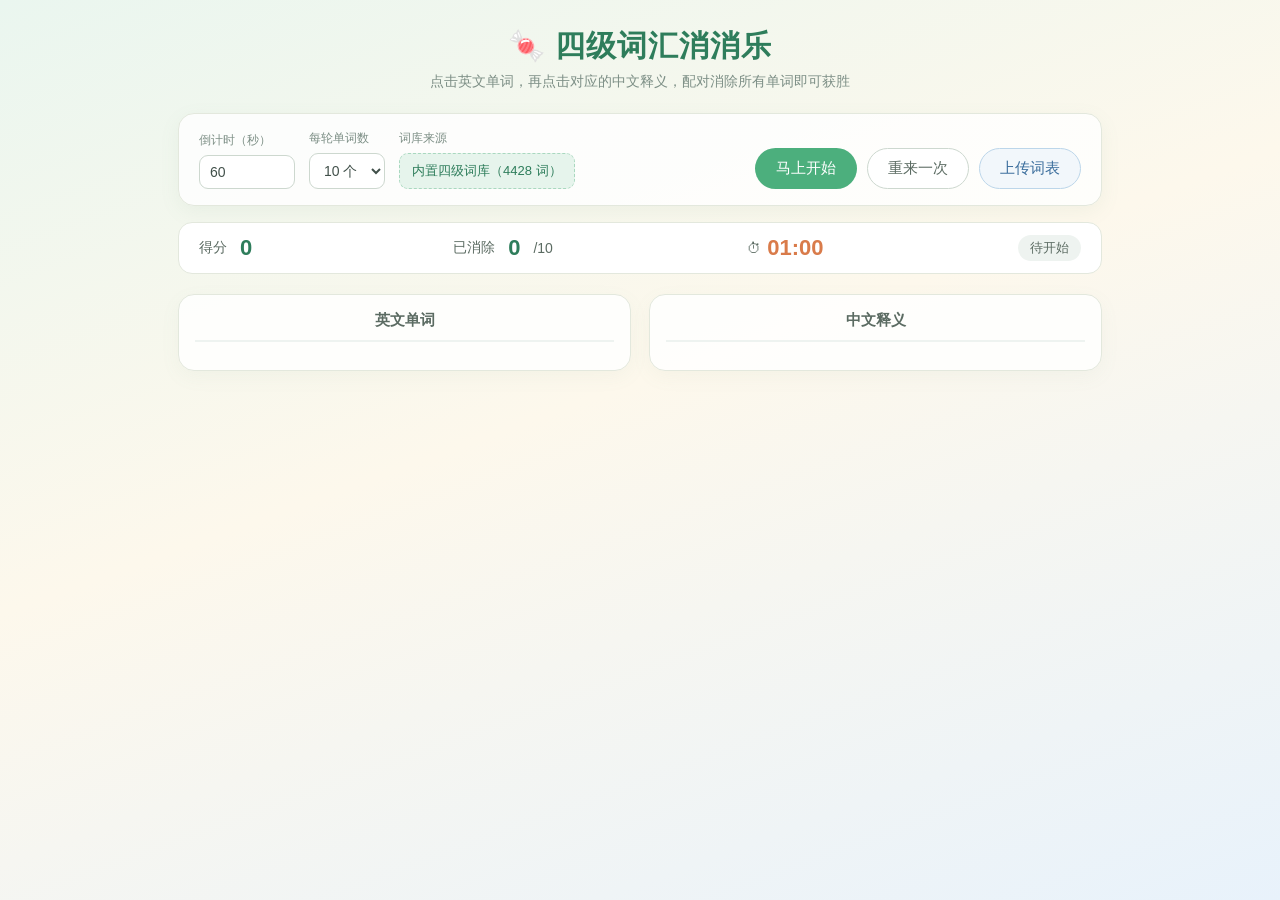
==== game/word-game.html @ 6b99b4fc "deploy: game/word-game.html" ====
<!DOCTYPE html>
<html lang="zh-CN">
<head>
<meta charset="UTF-8">
<meta name="viewport" content="width=device-width, initial-scale=1.0">
<title>四级词汇消消乐</title>
<meta name="description" content="内置大学英语四级词汇的单词消消乐配对游戏">
<style>
* { margin: 0; padding: 0; box-sizing: border-box; }
body {
  font-family: "HarmonyOS Sans SC", "PingFang SC", "Microsoft YaHei", "Segoe UI", Arial, sans-serif;
  background: linear-gradient(160deg, #eaf6ef 0%, #fdf8ec 45%, #e8f2fb 100%);
  min-height: 100vh;
  color: #41504a;
}
.page { max-width: 960px; margin: 0 auto; padding: 26px 18px 60px; }

.game-header { text-align: center; margin-bottom: 22px; }
.game-header h1 { font-size: 30px; color: #2e7d5b; letter-spacing: 1px; }
.game-header .sub { color: #7d8f86; margin-top: 6px; font-size: 14px; }

.controls {
  display: flex; flex-wrap: wrap; align-items: flex-end; gap: 14px;
  background: rgba(255, 255, 255, 0.82);
  border: 1px solid #e3e8dd; border-radius: 16px;
  padding: 16px 20px; margin-bottom: 16px;
  box-shadow: 0 6px 20px rgba(120, 150, 130, 0.08);
}
.ctrl-group { display: flex; flex-direction: column; gap: 6px; }
.ctrl-group label { font-size: 12px; color: #7d8f86; }
.ctrl-group input, .ctrl-group select {
  padding: 8px 10px; border: 1px solid #cdd8cf; border-radius: 9px;
  font-size: 14px; background: #fff; color: #41504a; outline: none;
}
.ctrl-group input:focus, .ctrl-group select:focus { border-color: #6fbf9a; }
#timeInput { width: 96px; }
.lib-label { font-size: 13px; color: #2e7d5b; background: #e6f4ec; border: 1px dashed #a9d8bf; border-radius: 9px; padding: 8px 12px; }
.ctrl-btns { display: flex; gap: 10px; margin-left: auto; flex-wrap: wrap; }

.btn {
  display: inline-block; padding: 10px 20px; border-radius: 999px;
  font-size: 15px; cursor: pointer; border: 1px solid transparent;
  transition: transform .15s, box-shadow .2s, background .2s;
  font-family: inherit;
}
.btn:active { transform: scale(.97); }
.btn-primary { background: #4caf7d; color: #fff; }
.btn-primary:hover { background: #3d9a6b; box-shadow: 0 6px 16px rgba(76, 175, 125, .35); }
.btn-ghost { background: #fff; color: #5b6b62; border-color: #cdd8cf; }
.btn-ghost:hover { background: #f2f6f2; }
.btn-upload { background: #f2f7fb; color: #3a6d9c; border-color: #bcd6ea; position: relative; overflow: hidden; }
.btn-upload:hover { background: #e3eef8; }

.status {
  display: flex; flex-wrap: wrap; gap: 12px; justify-content: space-between;
  background: #fff; border: 1px solid #e3e8dd; border-radius: 14px;
  padding: 12px 20px; margin-bottom: 20px; font-size: 14px;
}
.stat { display: flex; align-items: center; gap: 6px; color: #5b6b62; }
.stat-num { font-size: 22px; font-weight: 700; color: #2e7d5b; min-width: 26px; text-align: center; }
.time-stat .stat-num { color: #d97b4a; }
#stateText { padding: 4px 12px; border-radius: 999px; background: #eef3f0; color: #5b6b62; font-size: 13px; }

.board { display: grid; grid-template-columns: 1fr 1fr; gap: 18px; }
.col {
  background: rgba(255, 255, 255, 0.85);
  border-radius: 16px; padding: 16px; border: 1px solid #e3e8dd;
  box-shadow: 0 6px 20px rgba(120, 150, 130, 0.06);
}
.col-title { font-size: 15px; text-align: center; padding-bottom: 10px; margin-bottom: 12px; border-bottom: 2px solid #eef3f0; color: #5b6b62; }
.cards { display: flex; flex-direction: column; gap: 10px; }

.card {
  border-radius: 12px; padding: 12px 14px; cursor: pointer;
  font-size: 15px; line-height: 1.45; position: relative;
  border: 2px solid transparent;
  transition: transform .15s, background .2s, border-color .2s, box-shadow .2s, opacity .4s;
  user-select: none;
}
.card:hover { transform: translateY(-2px); }
.card-en { background: #e8f1fb; border-color: #b7d2ec; color: #2c5f8a; font-weight: 600; }
.card-en .card-word { padding-right: 30px; }
.card-zh { background: #fdf3e0; border-color: #eed8a8; color: #7a5c22; }
.card.sound-btn { position: absolute; right: 8px; top: 50%; transform: translateY(-50%); }
.card.selected { border-color: #4caf7d; box-shadow: 0 0 0 3px rgba(76, 175, 125, .18); }
.card.matched { background: #d5f0d5; border-color: #7cc77c; color: #2e7d32; pointer-events: none; opacity: .9; transform: scale(.96); }
.card.wrong { background: #f9dada; border-color: #e08a8a; color: #b03a3a; }

.sound {
  position: absolute; right: 8px; top: 50%; transform: translateY(-50%);
  background: none; border: 0; cursor: pointer; font-size: 15px; opacity: .75;
}
.sound:hover { opacity: 1; }

.overlay {
  position: fixed; inset: 0; background: rgba(60, 75, 68, 0.35);
  display: flex; align-items: center; justify-content: center; z-index: 50;
  backdrop-filter: blur(3px);
}
.overlay[hidden] { display: none; }
.result-card {
  background: #fff; border-radius: 20px; padding: 34px 46px; text-align: center;
  box-shadow: 0 18px 50px rgba(60, 90, 75, 0.25);
}
.result-card h2 { font-size: 26px; margin-bottom: 10px; color: #2e7d5b; }
.result-card p { font-size: 16px; color: #5b6b62; margin-bottom: 22px; }

@media (max-width: 720px) {
  .board { grid-template-columns: 1fr; }
  .ctrl-btns { margin-left: 0; }
}
</style>
</head>
<body>
<div class="page">

  <header class="game-header">
    <h1>🍬 四级词汇消消乐</h1>
    <p class="sub">点击英文单词，再点击对应的中文释义，配对消除所有单词即可获胜</p>
  </header>

  <section class="controls">
    <div class="ctrl-group">
      <label for="timeInput">倒计时（秒）</label>
      <input type="number" id="timeInput" value="60" min="10" max="600" step="10">
    </div>
    <div class="ctrl-group">
      <label for="countSelect">每轮单词数</label>
      <select id="countSelect">
        <option value="6">6 个</option>
        <option value="10" selected>10 个</option>
        <option value="15">15 个</option>
        <option value="20">20 个</option>
      </select>
    </div>
    <div class="ctrl-group">
      <label>词库来源</label>
      <div class="lib-label" id="libLabel">内置四级词库（4428 词）</div>
    </div>
    <div class="ctrl-btns">
      <button class="btn btn-primary" id="startBtn">马上开始</button>
      <button class="btn btn-ghost" id="restartBtn">重来一次</button>
      <label class="btn btn-upload">上传词表<input type="file" id="fileInput" accept=".csv,.xlsx,.xls,.txt" hidden></label>
    </div>
  </section>

  <section class="status">
    <div class="stat">得分 <span class="stat-num" id="scoreNum">0</span></div>
    <div class="stat">已消除 <span class="stat-num" id="progressNum">0</span><span>/<span id="totalNum">10</span></span></div>
    <div class="stat time-stat">⏱ <span class="stat-num" id="timeNum">01:00</span></div>
    <div class="stat" id="stateText">待开始</div>
  </section>

  <section class="board" id="board">
    <div class="col col-en">
      <h2 class="col-title">英文单词</h2>
      <div class="cards" id="enCards"></div>
    </div>
    <div class="col col-zh">
      <h2 class="col-title">中文释义</h2>
      <div class="cards" id="zhCards"></div>
    </div>
  </section>

  <div class="overlay" id="overlay" hidden>
    <div class="result-card">
      <h2 id="resultTitle"></h2>
      <p id="resultScore"></p>
      <button class="btn btn-primary" id="againBtn">再玩一次</button>
    </div>
  </div>

</div>

<script>
/* 内置四级词库数据（由脚本注入） */
const WORDS_DATA = [["abandon","v. 遗弃；离开；放弃"],["ability","n. 能力，能耐；才能"],["able","adj. 能；[经管] 有能力的；能干的"],["abnormal","adj. 反常的，不规则的；变态的"],["aboard","adv. 在（飞机、火车、船）上；骑在（马）上；（喻）新入伙"],["about","adv.附近,大约,转向,左右,周围；prep.在附近,关于,在...周围,忙于"],["above","adj.上面的,上述的,上文的；adv.在上面；prep.在...上方,过于,超出"],["abroad","adv. 在国外；到海外adj. 往国外的n. 海外；异国"],["absence","n. 没有；缺乏；缺席"],["absent","adj. 缺席的；缺少的；心不在焉的"],["absolute","adj. 绝对的；完全的；专制的n. 绝对"],["absolutely","adv. 绝对地；完全地"],["absorb","vt. 吸收；吸引；承受"],["abstract","adj. 纯理论的；抽象的；抽象派的n. 摘要"],["abundant","adj. 丰富的；充裕的；盛产的"],["abuse","n. 滥用；虐待；辱骂"],["academic","adj. 学术的；理论的；学院的n. 大学生，大学教师"],["academy","n. 学院；研究院；学会"],["accelerate","vt. 使……加快；使……增速vi. 加速；促进"],["acceleration","n. 加速，促进；[物] 加速度；跳级"],["accent","n. 口音；重音；强调"],["accept","vt. 接受；承认；承担"],["acceptable","adj. 可接受的；合意的；可忍受的"],["acceptance","n. 接纳；赞同；容忍"],["access","n.通路,访问,入门vt.存取,接近"],["accessory","n. 配件；附件；[法] 从犯adj. 副的"],["accident","n. 事故；意外；[法] 意外事件"],["accidental","adj. 意外的；偶然的；附属的"],["accommodate","vt. 容纳；使适应；供应"],["accommodation","n. 住处，膳宿；调节；和解"],["accompany","vt. 陪伴，伴随；伴奏vi. 伴奏，伴唱"],["accomplish","vt. 完成；实现；达到"],["accord","n. 符合；一致；协议"],["accordance","n. 按照，依据；一致，和谐"],["accordingly","adv. 因此，于是；相应地；照着"],["account","n. 账户；解释；账目，账单"],["accumulate","vi. 累积；积聚vt. 积攒"],["accuracy","n. [数] 精确度，准确性"],["accurate","adj. 精确的"],["accuse","vt. 控告，指控；谴责；归咎于vi. 指责"],["accustom","v. 使习惯于，使适应"],["accustomed","adj. 习惯的；通常的；独有的v. 使习惯于（accustom的过去分词）"],["ache","n.疼痛vi.觉得疼痛,渴望"],["achieve","vt. 取得；获得；实现"],["achievement","n. 成就；完成；达到"],["acid","n. 酸；俚迷幻药adj. 酸的；讽刺的"],["acquaintance","n. 熟人；相识；了解"],["acquire","vt. 获得；取得；学到"],["acre","n. 土地，地产；英亩"],["across","adv.横过,交叉地,在对面 prep.越过,交叉,在...的那边,在...对面那边"],["act","n.幕,法案,法令,动作,举动,节目,(戏剧的)幕vi.行动,产生...的效果,担当,表演,假装,表现,见效vt.扮演,装作"],["action","n. 行动；活动；功能"],["active","adj. 积极的；活跃的；主动的"],["activity","n. 活动；行动；活跃"],["actor","n. 男演员；行动者；作用物"],["actress","n. 女演员"],["actual","adj. 真实的，实际的；现行的，目前的"],["actually","adv. 实际上；事实上"],["acute","adj. 严重的，[医] 急性的；敏锐的；激烈的"],["ad","abbr. 优势 (advantage)n. 广告；促销活动；预告片（advertisement，非正式）"],["adapt","vt. 使适应；改编vi. 适应"],["add","vi. 加；增加；加起来"],["addition","n. 添加；[数] 加法；增加物"],["additional","adj. 附加的，额外的"],["address","n.地址,致辞,演讲,说话的技巧vt.向...致辞,演说,写姓名地址,从事,忙于"],["adequate","adj. 充足的；适当的；胜任的"],["adjective","adj. 形容词的；从属的n. 形容词"],["adjust","vt. 调整，使…适合；校准vi. 调整，校准；适应"],["administration","n. 管理；行政；实施"],["admire","vt. 钦佩；赞美vi. 钦佩；称赞"],["admission","n. 承认；入场费；进入许可"],["admit","vt. 承认；准许进入；可容纳vi. 承认"],["adopt","vt. 采取；接受；收养"],["adult","adj. 成年的；成熟的n. 成年人"],["advance","n. 发展；前进；增长"],["advanced","adj. 先进的；高级的；晚期的"],["advantage","n. 优势；利益；有利条件vi. 获利vt. 有利于"],["adventure","n. 冒险；冒险精神；投机活动vt. 冒险"],["adverb","n. 副词adj. 副词的"],["advertisement","n. 广告，宣传"],["advice","n. 建议；忠告；劝告"],["advisable","adj. 明智的，可取的，适当的"],["advise","vt. 建议；劝告，忠告；通知"],["aero","adj.航空的,飞行的,飞机的"],["aeroplane","n. 飞机（等于airplane）"],["affair","n. 事情；事务；私事"],["affect","vt. 影响；感染；感动"],["affection","n. 喜爱，感情；影响；感染"],["afford","vt. 买得起；给予，提供n. (Afford) （英、美）阿福德（人名）"],["afraid","adj. 害怕的；恐怕；担心的"],["Africa","n. 非洲"],["African","adj. （与）非洲（有关）的；非洲人的n. 非洲人（尤指黑人）；非洲黑人后裔"],["after","prep. 在……之后；在……身后；反复"],["afternoon","n. 午后，下午"],["afterward","adv. 以后，后来"],["again","adv. 又，此外；再一次；再说"],["against","prep.相反,反对,逆着,靠着,倚着"],["age","n. 年龄；时代；寿命，使用年限"],["agency","n. 代理，中介；代理处，经销处；作用"],["agent","n. 代理人，代理商；药剂；特工"],["aggressive","adj. 侵略性的；好斗的；有进取心的"],["ago","adv. 以前adj. 以前的n. (Ago) （美）阿戈（人名）"],["agony","n. 苦恼；极大的痛苦；临死的挣扎"],["agree","vt. 同意，赞成；承认；约定，商定vi. 同意，意见一致"],["agreement","n. 协议；同意，一致"],["agriculture","n. 农业；农耕；农业生产"],["ahead","adv. 朝前地，在前面；提前地；领先"],["AI","abbr. 人工智能（artificial intelligence）"],["aid","n. 援助；帮助；助手"],["aim","v. 目的在于；引导；把……对准"],["air","n. 空气，大气；天空；样子"],["aircraft","n. 飞机，航空器"],["airline","n. 航空公司；航线adj. 航线的"],["airplane","n. 飞机"],["airport","n. 机场；航空站"],["alarm","n. 闹钟；警报，警告器；惊慌vt. 警告"],["alcohol","n. 酒精，乙醇"],["alike","adj. 相似的；相像的adv. 十分相像地，很相似地；两者都，同样地"],["alive","adj. 活着的；活泼的；有生气的"],["all","adj.全部的,所有的,整个的adv.完全,更加,越发 pron.全部"],["allow","vt. 允许；给予；认可vi. 容许"],["alloy","n. 合金v. 把……铸成合金；使……减低成色n. (Alloy) （美、法、英、巴、加）阿洛伊（人名）"],["almost","adv. 差不多，几乎"],["alone","adj. 独自的；单独的；单干的"],["along","prep. 沿着；顺着；（事件）进展adv. 一起"],["aloud","adv. 大声地；出声地"],["alphabet","n. 字母表，字母系统；入门，初步n. Google创建的名为Alphabet的公司，改变Google原有公司架构，旨在使其当下主要业务和长期投资项目间的区别更加清晰"],["already","adv. 已经，早已；先前"],["also","adv. 也；而且；同样conj. 并且"],["alter","vt. 改变，更改vi. 改变；修改n. （Alter）（美、德）阿尔特（人名）"],["alternative","adj. 供选择的；选择性的；交替的n. 二中择一"],["although","conj. 尽管，虽然；但是，然而"],["altitude","n. 高地；高度；[数] 顶垂线"],["altogether","adv. 完全地；总共；总而言之n. 整个"],["aluminium","n. 铝adj. 铝的"],["always","adv. 永远，一直；总是；常常"],["amaze","vt. 使吃惊"],["ambition","n. 野心，雄心；抱负，志向vt. 追求；有…野心"],["ambulance","n. [车辆][医] 救护车；战时流动医院"],["America","n. 美洲（包括北美和南美洲）；美国"],["American","n. 美国人，美洲人；美国英语adj. 美国的，美洲的；地道美国式的"],["among","prep. 在……中间，周围是；在……之中，……之一；与……在一起"],["amongst","prep. 在……当中（等于 among）"],["amount","n. 数量，数额；总数；（感情、特质的）程度v. 总计，合计"],["ampere","n. 安培（计算电流强度的标准单位）"],["amplify","vt. 放大，扩大；增强；详述vi. 详述"],["amuse","vt. 娱乐；消遣；使发笑"],["analyse","vt. 分析；分解；细察"],["analysis","n. 分析；分解；验定"],["ancestor","n. 始祖，祖先；被继承人"],["anchor","n. 锚；抛锚停泊；靠山"],["ancient","adj. 古代的；古老的，过时的；年老的n. 古代人"],["and","conj. 和，与；就；而且"],["angel","n.天使,完善可爱的人"],["anger","n. 怒，愤怒；忿怒vt. 使发怒，激怒；恼火vi. 发怒"],["angle","n. 角，角度；视角；立场"],["Angle","n. 盎格鲁人"],["angry","adj. 生气的；愤怒的；狂暴的"],["animal","n. 动物adj. 动物的"],["ankle","n. 踝关节，踝"],["announce","vt. 宣布；述说；预示"],["announcer","n. [广播] 广播员；宣告者"],["annoy","vt. 骚扰；惹恼；打搅vi. 惹恼"],["annual","adj. 年度的；每年的n. 年刊，年鉴；一年生植物"],["another","det. 又一，另一；另外的，不同的；类似pron. 又一，另一"],["answer","n.答案,回答,答辩,抗辩v.回答说,答复说,符合,反响,响应"],["ant","n. 蚂蚁"],["anticipate","v. 预料，预期；预见，预计（并做准备）；期盼，期望"],["anxiety","n. 焦虑；渴望；挂念"],["anxious","adj. 焦虑的；担忧的；渴望的"],["any","adj.任何的,任何一种,所有的 pron.无论那一个,任何"],["anybody","pron. 任何人；有人，别人；随便哪一个人n. 重要人物"],["anyhow","adv. 总之；无论如何；不管怎样"],["anyone","pron. 任何人；某个人；任何……的人"],["anything","pron. 任何东西，任何事物；随便哪个东西；重要东西"],["anyway","adv. 无论如何，不管怎样；总之"],["anywhere","adv. 在任何地方；无论何处n. 任何地方"],["apart","adv. 相距；与众不同地；分离着adj. 分离的"],["apartment","n. 公寓；房间"],["apologize","vi. 道歉，谢罪；辩解，辩护"],["apology","n. 道歉；谢罪；辩护"],["apparatus","n. 装置，设备；仪器；器官"],["apparent","adj. 显然的；表面上的"],["appeal","n.请求,呼吁,上诉,吸引力,要求；vi.求助,诉请,要求；vt.控诉"],["appear","v. 出现；显得；似乎vi. 出庭"],["appearance","n. 外貌，外观；出现，露面"],["appetite","n. 食欲；嗜好"],["apple","n. 苹果"],["appliance","n. 器具；器械；装置"],["applicable","adj. 可适用的；可应用的；合适的"],["application","n. 应用；申请；应用程序"],["apply","vt. 申请；涂，敷；应用vi. 申请"],["appoint","vt. 任命；指定；约定vi. 任命"],["appointment","n. 任命；约定；任命的职位"],["appreciate","vt. 欣赏；感激；领会"],["approach","n.接近,逼近,走进,方法,步骤,途径,通路vt.接近,动手处理vi.靠近"],["appropriate","adj. 适当的；恰当的；合适的vt. 占用，拨出"],["approval","n. 批准；认可；赞成"],["approve","vt. 批准；赞成；为…提供证据vi. 批准"],["approximate","adj. 近似的，大概的v. 接近，近似；粗略估计"],["approximately","adv. 大约，近似地；近于"],["April","n. 四月"],["Arabian","adj. 阿拉伯（人）的，（与）阿拉伯（有关）的n. （史）阿拉伯人（或居民）"],["arbitrary","adj. [数] 任意的；武断的；专制的"],["architecture","n. 建筑学；建筑风格；建筑式样"],["area","n. 区域，地区；面积；范围n. （Area）（西）阿雷亚（人名）"],["argue","vi. 争论，辩论；提出理由vt. 辩论，争论；证明"],["argument","n. 论证；论据；争吵"],["arise","vi. 出现；上升；起立n. (Arise) （美、印、德、英）阿里塞（人名）"],["arithmetic","n. 算术，算法；数字"],["arm","n. 手臂；武器；袖子"],["army","n. 陆军，军队"],["around","adv.周围,四周,到处,大约,左右 prep.在...周围,四处"],["arouse","vt. 引起；唤醒；鼓励vi. 激发"],["arrange","vt. 安排；排列；整理vi. 安排"],["arrangement","n. 布置；整理；准备"],["arrest","v. 逮捕；（司法机关）扣留（船只）；阻止"],["arrival","n. 到来；到达；到达者"],["arrive","vi. 到达；成功；达成"],["arrow","n. 箭，箭头；箭状物；箭头记号vt. 以箭头指示"],["art","n.艺术,艺术品,技术,巧妙,美术"],["article","n. 文章；物品；条款"],["artificial","adj. 人造的；仿造的；虚伪的"],["artist","n. 艺术家；美术家（尤指画家）；大师"],["artistic","adj. 艺术的；风雅的；有美感的"],["as","adv.同样地,被看作,象 prep.当做 conj.与...一样,当...之时,象,因为 [域] American Samoa,东萨摩亚 [军] Air to Surface,空对地 (As)symb [化]砷 (arsenic)"],["ash","n.灰,灰烬,[植]岑树"],["ashamed","adj. 羞愧的，羞耻的；惭愧的，内疚的；尴尬的"],["Asia","n. 亚洲"],["Asian","n. 亚洲人adj. 亚洲的；亚洲人的"],["aside","adv. 离开，撇开；在旁边n. 旁白；私语，悄悄话"],["ask","vt. 问，询问；要求；需要"],["asleep","adj. 睡着的；麻木的；长眠的"],["aspect","n. 方面；方向；形势"],["assemble","vt. 集合，聚集；装配；收集vi. 集合，聚集"],["assembly","n. 装配；集会，集合n. 汇编，编译"],["assess","vt. 评定；估价；对…征税"],["assign","vt. 分配；指派；[计][数] 赋值vi. 将财产过户（尤指过户给债权人）"],["assignment","n. 分配；任务；作业"],["assist","v.援助,帮助"],["assistant","n. 助手，助理，助教adj. 辅助的，助理的；有帮助的"],["associate","vt.使发生联系,使联合vi.交往,结交n.合作人,同事adj.副的"],["association","n. 协会，联盟，社团；联合；联想"],["assume","vi. 设想；承担；采取vt. 假定"],["assure","vt. 保证；担保；使确信"],["astonish","v. （使）惊讶；（使）害怕"],["astronaut","n. 宇航员，航天员；太空旅行者"],["at","prep.在,于,向,对准,在...方面；Austria,奥地利"],["athlete","n. 运动员，体育家；身强力壮的人"],["Atlantic","n. 大西洋adj. 大西洋的"],["atmosphere","n. 气氛；大气；空气"],["atmospheric","adj. 大气的，大气层的"],["atom","n. 原子"],["atomic","adj. 原子的，原子能的；微粒子的"],["attach","vt. 使依附；贴上；系上"],["attack","n. 攻击；抨击；疾病发作vt. 攻击"],["attain","vt. 达到，实现；获得；到达vi. 达到"],["attempt","n. 企图，试图；攻击vt. 企图，试图；尝试"],["attend","vt. 出席；上（大学等）；照料"],["attention","n. 注意力；关心；立正！（口令）"],["attentive","adj. 注意的；体贴的；留心的"],["attitude","n. 态度；看法；意见"],["attract","vt. 吸引；引起vi. 吸引；有吸引力"],["attraction","n. 吸引，吸引力；引力；吸引人的事物"],["attractive","adj. 吸引人的；有魅力的；引人注目的"],["attribute","n. 属性；特质vt. 归属；把……归于"],["audience","n. 观众；听众；读者"],["August","n. 八月n. （美、德、英、波）奥古斯特（人名）adj. （august）威严的，令人敬畏的"],["aunt","n. 阿姨；姑妈；伯母"],["aural","adj. 听觉的；耳的；气味的"],["Australia","n. 澳大利亚，澳洲"],["Australian","adj. 澳大利亚的，澳大利亚人的；（动物地理区划）澳新区的；澳大利亚植物区系界的n. 澳大利亚人"],["author","n. 作者；作家；创始人vt. 创作出版"],["authority","n. 权威；权力；当局"],["auto","n. 汽车（等于automobile）；自动vi. 乘汽车"],["automatic","adj. 自动的；无意识的；必然的n. 自动机械"],["automation","n. 自动化；自动操作"],["automobile","n. 汽车vt. 驾驶汽车[ 过去式 automobiled 过去分词 automobiled 现在分词 automobiling ]"],["autumn","n. 秋天；成熟期；渐衰期，凋落期adj. 秋天的，秋季的"],["auxiliary","adj. 辅助的；副的；附加的"],["available","adj. 可获得的；可购得的；可找到的"],["avenue","n. 大街；林荫大道；（达到某物的）途径，手段，方法，渠道"],["average","n.平均,平均水平,平均数,海损adj.一般的,通常的,平均的vt.平均为,均分,使平衡,达到平均水平vi.买进,卖出"],["aviation","n. 航空；飞行术；飞机制造业"],["avoid","vt. 避免；避开，躲避；消除"],["await","vt. 等候，等待；期待"],["awake","adj. 醒着的v. 觉醒，意识到；使醒来，被唤起，激发起"],["award","n.奖,奖品vt.授予,判给"],["aware","adj. 意识到的；知道的；有…方面知识的"],["away","adv. 离去，离开；在远处"],["awful","adj. 可怕的；极坏的；极讨厌的"],["awfully","adv. 可怕地；十分；非常"],["awkward","adj. 尴尬的；笨拙的；棘手的"],["ax","v. 削减，删除；用斧修整；解雇"],["axis","n. 轴；轴线；轴心国"],["baby","n. 婴儿，婴孩；孩子气的人vt. 纵容，娇纵；把……当婴儿般对待adj. 婴儿的"],["back","adj.后面的,在后面,早过去的,前(欠)的钱adv.向后地n.背部,后面v.后退,支持"],["background","n. 背景；隐蔽的位置vt. 作…的背景adj. 背景的；发布背景材料的"],["backward","adv.adj.向后地(的),相反地(的),追溯,退步,由好变坏"],["bacteria","n. [微] 细菌"],["bad","adj. 坏的；严重的；劣质的n. 坏事"],["badly","adv. 非常，很；严重地，厉害地；恶劣地"],["badminton","n. 羽毛球"],["bag","n. 包；袋；猎获物"],["baggage","n. 行李；[交] 辎重（军队的）"],["bake","vt. 烤，烘焙vi. 烘面包；被烤干；受热n. 烤"],["balance","n. 平衡；余额；匀称vt. 使平衡"],["ball","n. 球；舞会vi. 成团块vt. 捏成球形"],["balloon","n.气球"],["banana","n. 香蕉；喜剧演员；大鹰钩鼻n. （Banana）（葡、津）巴纳纳（人名）"],["band","n. 带，环；[物] 波段；（演奏流行音乐的）乐队"],["bang","n. 刘海；重击；突然巨响adv. 直接地"],["bank","n. 银行；岸；浅滩"],["banner","n. 横幅图片的广告模式n. 旗帜，横幅,标语n. 人名(英、德、罗)班纳"],["bar","n. 条，棒；酒吧；障碍"],["barber","n. （为男子理发的）理发师；男子理发店v. 为（男子）理发；当理发师n. (Barber) （美）巴伯（人名）"],["bare","adj. 空的；赤裸的，无遮蔽的vt. 露出，使赤裸"],["bargain","n. 交易；便宜货；契约vt. （谈价钱后）卖vi. 讨价还价"],["bark","n. 树皮；深青棕色；毛皮"],["barn","n. 谷仓；畜棚；车库"],["barrel","n. 桶；一桶（的量）；枪管，炮管"],["barrier","n. 障碍物，屏障；界线vt. 把……关入栅栏n. （Barrier）（法）巴里耶（人名）"],["base","n.底部,基础,根据地,基地,本部,基数,(运动)出发点vt.以...作基础,基于... adj.卑鄙的,低级的"],["basic","adj. 基本的；基础的n. 基础；要素"],["basically","adv. 主要地，基本上"],["basin","n. 水池；流域；盆地"],["basis","n. 基础；底部；主要成分"],["basket","n. 篮子；（篮球比赛的）得分；一篮之量"],["basketball","n. 篮球；篮球运动"],["bat","n. 蝙蝠；球棒；球拍"],["bath","n. 沐浴；浴室；浴盆vt. 洗澡vi. 洗澡"],["bathe","vt. 沐浴；用水洗vi. 洗澡；沐浴n. 洗澡"],["bathroom","n. 浴室；厕所；盥洗室"],["battery","n. [电] 电池，蓄电池n. [法]殴打n. [军]炮台，炮位"],["battle","n. 战役；斗争vi. 斗争；作战vt. 与…作战"],["bay","n. 海湾；狗吠声vt. 向…吠叫vi. 吠叫；大声叫嚷"],["be","vt. 是；有，存在；做，成为"],["beach","n. 海滩；湖滨vt. 将…拖上岸vi. 搁浅；定居"],["beam","n. 横梁；光线；电波"],["bean","n. 豆；嘴峰；毫无价值的东西vt. 击…的头部"],["bear","n.熊v.负担,忍受,带给,具有,挤,向"],["beard","n.胡须"],["beast","n. 野兽；畜生，人面兽心的人"],["beat","n.敲打,拍子,巡逻区域v.打,打败"],["beautiful","adj. 美丽的；出色的；迷人的"],["beauty","n. 美；美丽；美人"],["because","conj. 因为，由于prep. 因为某人（某事物）"],["become","vi. 成为；变得；变成vt. 适合"],["bed","n. 床；基础；河底，海底vt. 使睡觉"],["bee","n. 蜜蜂，蜂；勤劳的人"],["beef","n. 牛肉；肌肉；食用牛"],["beer","n. 啤酒vi. 喝啤酒"],["before","adv.在前,以前 prep.在...之前 conj.在...之前,与其...宁可"],["beg","vt. 乞讨；恳求；回避正题vi. 乞讨"],["beggar","n. 乞丐；穷人；家伙vt. 使贫穷"],["begin","vt. 开始vi. 开始；首先"],["beginner","n. 初学者；新手"],["beginning","n. 开始；起点v. 开始；创建（begin的ing形式）"],["behalf","n. 代表；利益"],["behave","vi. 表现；（机器等）运转；举止端正"],["behavior","n. 行为，举止；态度；反应"],["behind","adv.在后地 prep.在...之后"],["being","n. 存在；生物；身心"],["belief","n. 相信，信赖；信仰；教义"],["believe","vi. 信任；料想；笃信宗教vt. 相信"],["bell","n. 铃，钟；钟声，铃声；钟状物vt. 装钟于，系铃于vi. 鸣钟"],["belong","vi. 属于，应归入；居住；适宜"],["beloved","adj. 心爱的；挚爱的n. 心爱的人；亲爱的教友"],["below","prep.在...下面,adv.在下,在页底"],["belt","n. 带；腰带；地带vt. 用带子系住"],["bench","n. 长凳；工作台；替补队员vt. 给…以席位"],["bend","v.弯曲,专心于,屈服n.弯曲"],["beneath","prep. 在……之下；（对某人来说）不够好，不相称；低于，次于n. 在下方，在底下"],["beneficial","adj. 有益的，有利的；可享利益的"],["benefit","n. 利益，好处；救济金vt. 有益于，对…有益vi. 受益，得益"],["berry","n. 浆果（葡萄，番茄等）vi. 采集浆果"],["beside","prep. 在旁边；与……相比；紧靠"],["besides","prep. 除……之外（还）adv. 况且，再说；此外，以及"],["best","adj.最好的adv.最好地,最,极n.最佳状态或作品,最好的东西"],["bet","n.赌,打赌v.赌,赌钱"],["betray","vt. 背叛；出卖；泄露（秘密）"],["better","adj.较好的adv.更好的,更多的,更佳的"],["between","prep. （空间、时间、数量等）在……之间；往返于；（表关系）两……之间"],["beyond","prep. 在（或向）……较远的一边；超过，越过；晚于，迟于adv. 在另一边"],["Bible","n. 圣经"],["bicycle","n. 自行车vi. 骑脚踏车vt. 骑自行车运送"],["big","adj. 大的；重要的；量大的adv. 大量地"],["bike","n. 自行车；脚踏车vi. 骑自行车（或摩托车）"],["bill","n. [法] 法案；广告；账单"],["billion","n. 十亿；大量num. 十亿adj. 十亿的n. （Billion）（法）比利翁（人名）"],["bind","vi. 结合；装订；有约束力"],["biology","n. （一个地区全部的）生物；生物学"],["bird","n. 鸟；家伙；羽毛球vt. 向…喝倒彩"],["birth","n. 出生；血统，出身；起源"],["birthday","n. 生日，诞辰；诞生的日子"],["biscuit","n. 小点心，饼干"],["bit","n.小块,少量,片刻,马嚼子,辅币vt.上马嚼子,控制 vbl.咬n.[计]位,比特"],["bite","vt. 咬；刺痛n. 咬；一口"],["bitter","adj. 苦的；痛苦的；尖刻的"],["bitterly","adv. 苦涩地，悲痛地，残酷地，怨恨地；极其，非常，强烈地"],["black","n.黑色,黑颜料,黑人adj.黑色的,弄脏了的,忧郁的vt.(使)变黑,涂黑"],["blackboard","n. 黑板"],["blade","n. 叶片；刀片，刀锋；剑"],["blame","vt. 责备；归咎于n. 责备；责任"],["blank","adj.空白的,空着的,失色的,没有表情的n.空白,美 表格"],["blanket","n. 毛毯，毯子；毯状物，覆盖层adj. 总括的，全体的；没有限制的vt. 覆盖，掩盖"],["blast","n. 爆炸；冲击波；一阵vi. 猛攻vt. 爆炸"],["blaze","n.火焰,光辉,情感爆发vi.燃烧,照耀,激发vt.在树皮上刻路标,公开宣布"],["bleed","vt. 使出血；榨取vi. 流血；渗出"],["blend","vt. 混合vi. 混合；协调n. 混合；掺合物"],["bless","vt. 祝福；保佑；赞美"],["blind","adj. 盲目的；瞎的adv. 盲目地；看不见地n. 掩饰，借口"],["block","n. 块；街区；大厦"],["blood","n. 血，血液；血统vt. 从…抽血；使先取得经验"],["bloom","n. 花；青春；旺盛vt. 使开花"],["blossom","n. 花；开花期；兴旺期"],["blow","n.殴打,突然的打击v.风吹,吹气于,叫,喘气"],["blue","n.蓝色adj.蓝色的,忧郁的,沮丧的"],["board","n. 董事会；木板；甲板"],["boast","vt. 夸口说，自吹自擂说；以有…而自豪n. 自夸；值得夸耀的事物，引以为荣的事物vi. 自吹自擂"],["boat","n. 小船；轮船vi. 划船"],["body","n. 身体；主体；大量"],["boil","n.沸点,沸腾,疖子v.煮沸,激动"],["bold","adj. 大胆的，英勇的；黑体的；厚颜无耻的"],["bolt","n.门闩,螺钉,闪电,跑掉v.上门闩,囫囵吞下,逃跑"],["bomb","n. 炸弹；长传；气溶胶弹式容器"],["bond","n. 债券；结合；约定"],["bone","n. 骨；骨骼vt. 剔去……的骨；施骨肥于vi. 苦学"],["book","n. 书籍；卷；账簿"],["boot","n.美 (长统)靴,靴子v.导入"],["booth","n. 货摊；公用电话亭"],["border","n. 边境；边界；国界vt. 接近"],["bore","vi. 钻孔vt. 钻孔；使烦扰n. 孔；令人讨厌的人"],["born","v. 出生；出现（bear 的过去分词）adj. 天生的；出生的"],["borrow","vi. 借；借用；从其他语言中引入vt. 借"],["bosom","n. 胸；胸怀；中间"],["boss","n. 老板；首领；工头vt. 指挥，调遣"],["both","det. 双方，两者pron. 双方，两者adv. 双方都，两者都"],["bother","vt. 烦扰，打扰；使……不安；使……恼怒vi. 操心，麻烦"],["bottle","n. 瓶子；一瓶的容量vt. 控制；把…装入瓶中vi. （街头艺人演出后）收拢钱币"],["bottom","n. 底部；末端；臀部"],["bough","n. 大树枝"],["bounce","v.(使)反跳,弹起,(指支票)被银行退票,弹跳n.(球)跳起,弹回"],["bound","n.跃进,跳,范围,限度adj.正要启程的,开往...去的,被束缚的,装订的v.跳跃,限制"],["boundary","n. 边界；范围；分界线"],["bow","n. 弓；蝴蝶结；琴弓"],["bowl","n. 碗；木球；大酒杯vi. 玩保龄球"],["box","n.盒子,箱,包厢,岗亭,一拳v.装...入盒中,打耳光,拳击"],["boy","n. 男孩；男人n. (Boy) （美、印、法、荷）布瓦（人名）"],["brain","n. 头脑，智力；脑袋vt. 猛击…的头部"],["brake","n. 刹车；阻碍（物）；敞篷四轮马车"],["branch","n. 分支；分公司；分部"],["brand","n.商标,牌子,烙印vt.打火印,污辱"],["brandy","n. 白兰地酒"],["brass","n. 黄铜；黄铜制品；铜管乐器"],["brave","adj.勇敢的"],["Brazil","n. 巴西（拉丁美洲国家）"],["Brazilian","adj. 巴西的；巴西人的n. 巴西人"],["bread","n. 面包；生计vt. 在…上洒面包屑"],["breadth","n. 宽度，幅度；宽宏"],["break","n.休息,暂停,破裂,突变v.打破,违犯,折断,削弱,超过,突变"],["breakfast","n. 早餐；早饭vi. 吃早餐vt. 为…供应早餐"],["breast","n. 乳房，胸部；胸怀；心情vt. 以胸对着"],["breath","n. 呼吸，气息；一口气，（呼吸的）一次；瞬间，瞬息"],["breathe","vi. 呼吸；低语；松口气"],["breed","v.(使)繁殖,教养,抚养n.品种,种类"],["breeze","n. 微风；轻而易举的事；煤屑"],["brick","n. 砖，砖块；砖形物；心肠好的人vt. 用砖砌adj. 用砖做的"],["bridge","n. 桥；桥牌；桥接器"],["brief","adj. 简短的，简洁的；短暂的，草率的n. 摘要，简报；概要，诉书vt. 简报，摘要"],["bright","adj. 明亮的，鲜明的；聪明的；愉快的adv. 明亮地"],["brighten","vi. 明亮；变亮；活跃"],["brilliant","adj. 灿烂的，闪耀的；杰出的；有才气的"],["brim","n. 边；边缘；帽檐vi. 满溢"],["bring","vt. 带来；提供；引起"],["brisk","adj. 敏锐的，活泼的，轻快的；凛冽的vi. 活跃起来；变得轻快vt. 使……活泼"],["bristle","n. 刚毛；粗硬短须，胡子楂；刷子毛"],["Britain","n. 英国；不列颠"],["British","adj. 英国的，大不列颠及北爱尔兰联合王国的；英国人的；英联邦的"],["brittle","adj. 易碎的，脆弱的；易生气的"],["broad","adj. 宽的，辽阔的；显著的；大概的n. 宽阔部分adv. 宽阔地"],["broadcast","n.广播,播音v.播撒(种子),广播 (无线电或电视)广播 播送,播放"],["broken","adj. 破碎的；坏掉的v. 折断；打碎"],["bronze","n. 青铜；古铜色；青铜制品adj. 青铜色的"],["brood","n.(动物中鸟或家禽的)一窝,(同种或同类的)一伙vt.孵,沉思"],["brook","n. 小溪，小河v. 容忍，允许（尤指不同意见）n. (Brook) （加、美、爱、英）布鲁克（人名）"],["broom","n. 扫帚；金雀花；飞天扫帚（出自《哈利·波特》）vt. 扫除vi. 桩顶开花或开裂n. （Broom）（英）布鲁姆（人名）"],["brother","n. 兄弟；同事；战友int. 我的老兄！"],["brow","n. 眉，眉毛；额；表情"],["brown","adj. 棕色的，褐色的；太阳晒黑的vi. 变成褐色n. 褐色，棕色vt. 使变成褐色"],["bruise","n. 擦伤；挫伤；青肿vt. 使受瘀伤"],["brush","n. 刷子；画笔；毛笔"],["brute","adj.残忍的,畜生般的n.残忍的人,畜生"],["bubble","n. 气泡，泡沫，泡状物；透明圆形罩，圆形顶vi. 沸腾，冒泡；发出气泡声vt. 使冒泡"],["bucket","n. 桶，水桶；铲斗；一桶的量"],["buckle","n. 带扣，搭钩；（尤指鞋的）扣形饰物v. 扣住，用搭扣装饰；屈服，退让"],["bud","n. 芽，萌芽；蓓蕾vi. 发芽，萌芽vt. 使发芽"],["build","vt. 建立；建筑vi. 建筑；建造n. 构造"],["building","n. 建筑；建筑物v. 建筑；建立"],["bulb","n. 电灯泡；鳞茎；球状物vi. 生球茎"],["bulk","n. 体积，容量；大多数，大部分；大块vt. 使扩大，使形成大量"],["bull","n.[动]公牛,粗壮如牛的人"],["bullet","n. 子弹；只选某党全部候选人的投票；豆子vi. 射出"],["bunch","n. 群；串；突出物vi. 隆起"],["bundle","n. 束；捆vt. 捆vi. 匆忙离开"],["burden","n. 负担；责任；船的载货量vt. 使负担"],["bureau","n. 局，处；衣柜；办公桌"],["burn","vt. 燃烧；烧毁，灼伤；激起……的愤怒vi. 燃烧"],["burst","v.爆裂,炸破,急于,爆发n.突然破裂,爆发,脉冲"],["bury","vt. 埋葬；隐藏"],["bus","n. 公共汽车vt. 乘公共汽车"],["bush","n. 灌木；矮树丛vt. 以灌木装饰；使…精疲力竭vi. 丛生"],["business","n. 商业，交易；生意；事务，业务"],["busy","adj. 忙碌的；热闹的；正被占用的vt. 使忙于"],["but","conj. 但是；而是；然而adv. 仅仅，只prep. 除…以外"],["butcher","n. 屠夫；肉店；刽子手"],["butter","n. 黄油，奶油；像黄油的食品；奉承话v. 涂黄油于"],["butterfly","n. 蝴蝶；蝶泳；举止轻浮的人"],["button","n. 按钮；纽扣vt. 扣住；扣紧"],["buy","vt. 购买；买得起；获得"],["by","prep. 由，被；通过；相差……"],["cabbage","n. 卷心菜，甘蓝菜，洋白菜；（俚)脑袋；（非正式、侮辱）植物人（常用于英式英语）"],["cabin","n. 小屋；客舱；船舱vt. 把…关在小屋里vi. 住在小屋里"],["cabinet","n. 内阁；橱柜；展览艺术品的小陈列室"],["cable","n. 缆绳；电缆；海底电报vt. 打电报vi. 打海底电报"],["cafe","n. 咖啡馆；小餐馆"],["cafeteria","n. 自助餐厅；小餐厅；快餐厅"],["cage","n. 笼，兽笼；牢房，监狱vt. 把…关进笼子；把…囚禁起来"],["cake","n. 蛋糕；块状物；利益总额vt. 使结块vi. 结成块状"],["calculate","vi. 计算；以为；作打算vt. 计算"],["calculation","n. 计算；估计；计算的结果"],["calculator","n. 计算器；计算者"],["calendar","n. 日历；[天] 历法；日程表vt. 将…列入表中"],["call","vi. 呼叫；拜访；叫牌vt. 呼叫"],["calm","adj. 静的，平静的；沉着的vt. 使平静；使镇定vi. 平静下来"],["camel","n. [畜牧][脊椎] 骆驼；打捞浮筒；工作作风官僚adj. 驼色的"],["camera","n. 照相机；摄影机"],["camp","n.露营地,阵营vi.露营,扎营"],["campaign","n. 运动；活动；战役，军事行动"],["campus","n. （大学）校园；大学，大学生活；校园内的草地"],["can","vt.装进罐中,把食品装罐n.罐头,铁罐 conj.能,可以"],["Canada","n. 加拿大（北美洲国家）"],["Canadian","adj. 加拿大的；加拿大人的；加拿大文化的n. 加拿大人"],["canal","n. 运河；[地理] 水道；[建] 管道"],["cancel","vt. 取消；删去vi. 取消，撤销；相互抵消n. 取消，撤销n. （Cancel）（法）康塞尔（人名）"],["cancer","n. 癌症；恶性肿瘤"],["candidate","n. 候选人，候补者；应试者"],["candle","n. 蜡烛；烛光；烛形物vt. 对着光检查"],["candy","n. 糖果，巧克力；冰糖；（糖果包装的）毒品"],["cannon","n. 大炮；加农炮；榴弹炮"],["canoe","n. 独木舟；轻舟vi. 乘独木舟vt. 用独木舟运"],["canon","n. 标准；教规；正典圣经"],["canteen","n. 食堂，小卖部；水壶"],["canvas","n. 帆布vt. 用帆布覆盖，用帆布装备adj. 帆布制的"],["cap","n. 盖；帽子vi. 脱帽致意vt. 覆盖；胜过"],["capable","adj. 有能力的；有才干的；容许……的"],["capacity","n. 能力；容量；资格，地位"],["capital","n. 首都，省会；资金；大写字母"],["captain","n. 队长，首领；船长；上尉"],["captive","adj. 被俘虏的；被迷住的n. 俘虏；迷恋者"],["capture","vt. 俘获；夺得；捕捉，拍摄，录制n. 捕获"],["car","n. 汽车；车厢"],["carbon","n. [化学] 碳；碳棒；复写纸adj. 碳的"],["card","n. 卡片；纸牌；明信片vt. 记于卡片上n. （Card）（英）卡德（人名）"],["care","n. 关怀；照料；谨慎"],["career","n. 生涯；职业；事业"],["careful","adj. 仔细的，小心的"],["careless","adj. 粗心的；无忧无虑的；淡漠的"],["cargo","n. 货物，船货"],["carpenter","n. 木匠，木工vi. 当木匠，做木匠工作vt. 制作"],["carpet","n.地毯"],["carriage","n. 运输；运费；四轮马车"],["carrier","n. [化学] 载体；运送者；带菌者"],["carrot","n. 胡萝卜诱饵"],["carry","vt. 拿，扛；携带；支持"],["cart","n. 二轮运货马车vt. 用车装载vi. 驾运货马车；用运货车运送"],["carve","vt. 雕刻；切开；开创vi. 切开"],["case","n. 情况；实例；箱vt. 包围"],["cash","n. 现款，现金vt. 将…兑现；支付现款"],["cassette","n. 卡带；盒式磁带"],["cast","n.投掷,铸件,脱落物,一瞥,演员表v.投,抛,投射,浇铸,计算,派(角色)"],["castle","n. 城堡；象棋中的车vt. 置…于城堡中；筑城堡防御"],["casual","adj. 随便的；非正式的；临时的"],["cat","n. 猫，猫科动物"],["catalog","n. [图情][计] 目录；登记vt. 登记；为…编目录vi. 编目录"],["catch","vt. 赶上；抓住；感染"],["cathedral","n. 大教堂"],["cattle","n. 牛；牲畜（骂人的话）；家畜"],["cause","n. 原因；事业；目标vt. 引起"],["cave","n. 山洞，洞穴；窑洞v. 塌落；屈服"],["cease","vi. 停止；终了vt. 停止；结束n. 停止"],["ceiling","n. 天花板；上限"],["celebrate","vt. 庆祝；举行；赞美"],["cell","n. 细胞；电池；蜂房的巢室"],["cellar","n. 地窖；酒窖；地下室vt. 把…藏入地窖"],["cement","n.水泥,接合剂vt.接合,用水泥涂,巩固vi.粘牢"],["cent","n. 分；一分的硬币；森特（等于半音程的百分之一）"],["center","n. 中心，中央；中锋；中心点vi. 居中，被置于中心vt. 集中，使聚集在一点"],["centigrade","adj. 摄氏温度的；百分度的n. 摄氏温标"],["centimetre","n. 厘米；公分"],["central","adj. 中心的；主要的；中枢的n. 电话总机"],["centre","n.中心,中央,中心区v.集中"],["century","n. 世纪，百年；（板球）一百分"],["ceremony","n. 典礼，仪式；礼节，礼仪；客套，虚礼"],["certain","adj. 某一；必然的；确信"],["certainly","adv. 当然；行（用于回答）；必定"],["certainty","n. 必然；确实；确实的事情"],["certificate","n. 证书；文凭，合格证书；电影放映许可证v. 发给证明书，用证书证明"],["chain","n. 链；束缚；枷锁vt. 束缚"],["chair","n. 椅子；讲座；（会议的）主席位"],["chairman","n. 主席，会长；董事长"],["chalk","n.粉笔,白垩vt.用粉笔写,和以白垩"],["challenge","n.挑战vt.向...挑战"],["chamber","n. （身体或器官内的）室，膛；房间；会所adj. 室内的"],["champion","n. 冠军；拥护者；战士vt. 支持"],["chance","n. 机会，际遇；运气，侥幸；可能性vt. 偶然发生"],["change","n.改变,变化,转变,找回的零钱,找头,辅币vt.改变,变革,改造,兑换"],["channel","n.海峡,水道,沟,路线vt.引导,开导,形成河道 信道,频道"],["chapter","n. 章，回；（俱乐部、协会等的）分会；人生或历史上的重要时期vt. 把…分成章节"],["character","n. 性格，品质；特性；角色"],["characteristic","adj. 典型的；特有的；表示特性的n. 特征"],["charge","n.负荷,电荷,费用,主管,掌管,充电,充气,装料v.装满,控诉,责令,告诫,指示,加罪于,冲锋,收费"],["charity","n. 慈善；施舍；慈善团体"],["charming","adj. 迷人的；可爱的v. 使陶醉（charm的现在分词）"],["chart","n. 图表；海图；图纸"],["chase","vt. 追逐；追捕；试图赢得"],["cheap","adj. 便宜的；小气的；不值钱的adv. 便宜地"],["cheat","vt. 欺骗；骗取vi. 欺骗；作弊n. 欺骗，作弊"],["check","vt. 检查，核对；制止，抑制；在…上打勾"],["cheek","n. 面颊，脸颊；臀部vt. 无礼地向…讲话，对…大胆无礼"],["cheer","n.愉快,欢呼v.(使)快活,(对)欢呼"],["cheerful","adj. 快乐的；愉快的；高兴的"],["cheese","n. [食品] 奶酪；干酪；要人vt. 停止adj. 叛变的"],["chemical","n. 化学制品，化学药品adj. 化学的"],["chemist","n. 化学家；化学工作者；药剂师"],["chemistry","n. 化学；化学过程"],["cheque","n. 支票"],["cherry","n. 樱桃；樱桃树；如樱桃的鲜红色"],["chess","n. 国际象棋，西洋棋"],["chest","n. 胸，胸部；衣柜；箱子"],["chew","vt.咀爵(食物等)v.咀嚼,认真考虑"],["chicken","n. 鸡肉；小鸡；胆小鬼，懦夫adj. 鸡肉的"],["chief","n. 首领；酋长；主要部分adj. 首席的"],["child","n. 儿童，小孩，孩子；产物；子孙"],["childhood","n. 童年时期；幼年时代"],["childish","adj. 幼稚的，孩子气的"],["chill","n. 寒冷；寒意；寒心adj. 寒冷的"],["chimney","n. 烟囱"],["chin","n.下巴,下颚"],["China","n. 中国adj. 中国的；中国制造的n. (china) 瓷器adj. (china) 瓷制的"],["china","n. 瓷器adj. 瓷制的n. (China) 中国adj. (China) 中国的"],["Chinese","n. 中文，汉语；中国人adj. 中国的，中国人的；中国话的"],["chocolate","n. 巧克力，巧克力糖；巧克力色adj. 巧克力色的；巧克力口味的"],["choice","n. 选择；选择权；精选品adj. 精选的"],["choke","vt. 呛；使窒息；阻塞"],["choose","vt. 选择，决定vi. 选择，挑选"],["chop","n.砍,排骨,官印,商标vt.剁碎,砍,(风浪)突变"],["Christian","n. 基督徒，信徒adj. 基督教的；信基督教的"],["Christmas","n. 圣诞节；圣诞节期间"],["church","n. 教堂；礼拜；教派adj. 教会的"],["cigarette","n. 香烟；纸烟"],["cinema","n. 电影；电影院；电影业，电影制作术"],["circle","n. 循环，周期；圆；圈子"],["circuit","n. [电子] 电路，回路；巡回；一圈"],["circular","adj. 循环的；圆形的n. 通知，传单"],["circulate","vi. 传播，流传；循环；流通vt. 使循环"],["circumference","n. 圆周；周长；胸围"],["circumstance","n. 环境；状况；境遇"],["citizen","n. 公民；市民；老百姓"],["city","n. 城市，都市adj. 城市的；都会的"],["civil","adj. 公民的；民间的；文职的"],["civilization","n. 文明；文化"],["civilize","vt. 使文明；教化；使开化vi. 变得文明"],["claim","n.(根据权利提出)要求,要求权,主张,要求而得到的东西vt.(根据权利)要求,认领,声称,主张,需要"],["clap","vi. 鼓掌，拍手；啪地关上vt. 拍手，鼓掌；轻轻拍打某人n. 鼓掌"],["clarify","vt. 澄清；阐明vi. 得到澄清；变得明晰"],["clasp","n. 扣子，钩子；握手vt. 紧抱；扣紧"],["class","n.班级,阶级,社会等级,种类,(一节)课vt.把...分类(或分等级)"],["classical","adj. 古典的；经典的；传统的"],["classification","n. 分类；类别，等级"],["classify","vt. 分类；分等"],["classmate","n. 同班同学"],["classroom","n. 教室"],["claw","n. 爪；螯，钳；爪形器具vi. 用爪抓（或挖）vt. 用爪抓（或挖）"],["clay","n. [土壤] 粘土；泥土；肉体"],["clean","adj. 清洁的，干净的；清白的vt. 使干净vi. 打扫，清扫adv. 完全地n. 打扫"],["clear","adj. 清楚的；清澈的；晴朗的"],["clearly","adv. 清晰地；明显地；无疑地"],["clerk","n. 职员，办事员；店员；书记"],["clever","adj. 聪明的；机灵的；熟练的[ 比较级cleverer 最高级 cleverest ]"],["cliff","n. 悬崖；绝壁"],["climate","n. 气候；风气；思潮"],["climb","v.攀登,爬n.攀登,爬"],["cloak","n.斗蓬,宽大外衣,掩护vt.用外衣遮蔽,披斗篷"],["clock","n. 时钟；计时器vt. 记录；记时vi. 打卡"],["close","v.关,关闭,结束,停止,使靠近,靠拢,会合,包围n.结束adj.近的,紧密的,精密的,齐根的,封闭的,亲密的,闷气的adv.接近,紧密地"],["closely","adv. 紧密地；接近地；严密地"],["cloth","n. 布；织物；桌布adj. 布制的"],["clothe","vt. 给…穿衣；覆盖；赋予"],["clothes","n. 衣服"],["clothing","n. （总称）[服装] 服装；帆装v. 覆盖（clothe的ing形式）；给…穿衣"],["cloud","n. 云；阴云；云状物"],["cloudy","adj. 多云的；阴天的；愁容满面的"],["club","n. 俱乐部，社团；夜总会；棍棒"],["clue","n. 线索；（故事等的）情节vt. 为…提供线索；为…提供情况"],["clumsy","adj. 笨拙的笨拙地不得当的不得当地"],["coach","n. 教练；旅客车厢；长途公车"],["coal","n. 煤；（尤指燃烧着的）煤块；木炭v. 供煤"],["coarse","adj. 粗糙的；粗俗的；下等的"],["coast","n. 海岸；滑行v. 滑行；（交通工具）快速平稳地移动"],["coat","n. 外套vt. 覆盖…的表面"],["cock","n. 公鸡；龙头；雄鸟"],["code","n. 代码，密码；编码；法典vt. 编码"],["coffee","n. 咖啡；咖啡豆；咖啡色"],["coil","v.盘绕,卷"],["coin","n.硬币vt.铸造(硬币)"],["cold","adj. 寒冷的；冷淡的，不热情的；失去知觉的n. 寒冷"],["collapse","n.倒塌,崩溃,失败,虚脱vi.倒塌,崩溃,瓦解,失败,病倒"],["collar","n. 衣领；颈圈vt. 抓住；给…上领子"],["colleague","n. 同事，同僚"],["collect","vt. 收集；募捐vi. 收集；聚集"],["collection","n. 采集，聚集；[税收] 征收；收藏品"],["collective","adj. 集体的；共同的；集合的"],["college","n. 大学；学院；学会"],["collision","n. 碰撞；冲突；（意见，看法）的抵触"],["colonel","n. 陆军上校"],["colony","n. 殖民地；移民队；种群"],["color","n. 颜色；肤色；颜料"],["column","n. 纵队，列；专栏；圆柱，柱形物"],["comb","n. 梳子；蜂巢；鸡冠vt. 梳头发"],["combination","n. 结合；组合；联合"],["combine","vt. 使化合；使联合，使结合vi. 联合，结合；化合n. 联合收割机"],["come","vi. 来；开始；出现"],["comfort","n. 安慰；舒适；安慰者vt. 安慰"],["comfortable","adj. 舒适的，舒服的n. 盖被"],["command","n.命令,掌握,司令部v.命令,指挥,克制,支配,博得,俯临"],["commander","n. 指挥官，长官；海军中校；英国高级警官"],["comment","n.注释,评论,意见vi.注释,评论"],["commerce","n. 贸易；商业；商务"],["commercial","adj. 商业的；营利的；靠广告收入的n. 商业广告"],["commission","n. 委员会；佣金；服务费"],["commit","vt. 犯罪；把...交托给；指派…作战"],["committee","n. 委员会"],["common","adj. 共同的；普通的；一般的"],["commonly","adv. 一般地；通常地；普通地"],["communicate","vi. 通讯，传达；相通；交流"],["communication","n. 通讯，[通信] 通信；交流；信函"],["communism","n. 共产主义"],["communist","n. 共产党员；共产主义者adj. 共产主义的"],["community","n. 社区；[生态] 群落；共同体"],["companion","n. 同伴；朋友；指南"],["company","n. 公司；陪伴，同伴；连队vi. 古交往vt. 古陪伴n. （Company）（美、瑞）孔帕尼（人名）"],["comparative","adj. 比较的；相当的n. 比较级；对手"],["compare","v. 比较，对比；与……类似，将……比作；相比，匹敌"],["comparison","n. 比较；对照；比喻"],["compass","n. 指南针，罗盘；圆规vt. 包围"],["compel","vt. 强迫，迫使；强使发生"],["compete","vi. 竞争；比赛；对抗"],["competent","adj. 胜任的；有能力的；能干的"],["competition","n. 竞争；比赛，竞赛"],["compile","vt. 编译；编制；编辑"],["complain","vi. 投诉；发牢骚；诉说vt. 抱怨"],["complaint","n. 抱怨；诉苦；疾病"],["complete","adj. 完整的；完全的；彻底的vt. 完成，使完满"],["completely","adv. 完全地，彻底地；完整地"],["complex","adj. 复杂的；合成的n. 复合体；综合设施"],["complicate","vt. 使复杂化；使恶化；使卷入"],["complicated","adj. 难懂的，复杂的"],["component","n. 组成部分；成分；组件，元件adj. 组成的"],["compose","vt. 构成；写作；使平静"],["composition","n. 作文，作曲，作品；[材] 构成；合成物"],["compound","n. [化学] 化合物；混合物；复合词"],["comprehension","n. 理解；包含"],["comprehensive","adj. 综合的；广泛的；有理解力的n. 综合学校"],["compress","vi. 受压缩小vt. 压缩，压紧；精简"],["comprise","vt. 包含；由…组成"],["compromise","n. 妥协，和解；妥协（或折中）方案；达成妥协v. 妥协，折中"],["compute","vt. 计算；估算；用计算机计算vi. 计算"],["computer","n. 计算机；电脑；电子计算机"],["comrade","n. 同志；伙伴"],["conceal","vt. 隐藏；隐瞒"],["concentrate","vi. 集中；浓缩；全神贯注"],["concentration","n. 浓度；集中；浓缩"],["concept","n. 观念，概念"],["concern","vt. 影响，牵扯（某人）；关系到，涉及；使担心n. 担心，忧虑"],["concerning","prep. 关于；就…而言v. 涉及；使关心（concern的ing形式）"],["concert","n. 音乐会；一致；和谐vt. 使协调"],["conclude","vt. 推断；决定，作结论；结束vi. 推断"],["conclusion","n. 结论；结局；推论"],["concrete","adj. 混凝土的；实在的，具体的；有形的vi. 凝结vt. 使凝固"],["condemn","vt. 谴责；判刑，定罪；声讨"],["condense","vi. 浓缩；凝结vt. 使浓缩；使压缩"],["condition","n. 条件；情况；环境"],["conduct","v. 组织，实施，进行；指挥（音乐）；带领，引导"],["conductor","n. 导体；售票员；领导者"],["conference","n. 会议；讨论；协商"],["confess","vt. 承认；坦白；忏悔"],["confidence","n. 信心；信任；秘密adj. （美）诈骗的"],["confident","adj. 自信的；确信的"],["confine","vt.限制,禁闭n.界限,边界"],["confirm","vt. 确认；确定；证实"],["conflict","n. 冲突，矛盾；斗争；争执vi. 冲突，抵触"],["confuse","vt. 使混乱；使困惑"],["confusion","n. 混淆，混乱；困惑"],["congratulate","vt. 祝贺；恭喜；庆贺"],["congratulation","n. 祝贺；贺辞"],["congress","n. 国会；代表大会；会议"],["conjunction","n. 结合；[语] 连接词；同时发生"],["connect","vt. 连接；联合；关连"],["connection","n. 连接；关系；人脉"],["conquer","vt. 战胜，征服；攻克，攻取vi. 胜利；得胜"],["conquest","n. 征服，战胜；战利品"],["conscience","n. 道德心，良心"],["conscious","adj. 意识到的；故意的；神志清醒的"],["consciousness","n. 意识；知觉；觉悟"],["consent","vi.同意,赞成,答应n.同意,赞成,允诺"],["consequence","n. 结果；重要性；推论"],["consequently","adv. 因此；结果；所以"],["conservation","n. 保存，保持；保护"],["conservative","adj. 保守的n. 保守派，守旧者"],["consider","vt. 考虑；认为；考虑到"],["considerable","adj. 相当大的；重要的，值得考虑的"],["considerate","adj. 体贴的；体谅的；考虑周到的"],["consideration","n. 考虑；原因；关心"],["consist","vi. 由…组成；在于；符合"],["consistent","adj. 始终如一的，一致的；坚持的"],["constant","adj. 不变的；恒定的；经常的n. [数] 常数"],["constitution","n. 宪法；章程；构造"],["construct","vt.建造,构造,创立"],["construction","n. 建设；建筑物；解释"],["consult","vt. 查阅；商量；向…请教vi. 请教"],["consume","vt. 消耗，消费；使…着迷；挥霍vi. 耗尽，毁灭"],["consumption","n. 消费；消耗；肺痨"],["contact","n. 接触，联系vt. 使接触，联系vi. 使接触，联系"],["contain","vt. 包含；控制；容纳"],["container","n. 集装箱；容器"],["contemporary","adj. 发生（属）于同时期的；当代的n. 同代人，同龄人；同时期的东西"],["contempt","n. 轻视，蔑视；耻辱"],["content","n. 内容，目录；满足；容量adj. 满意的vt. 使满意n. （Content）（法）孔唐（人名）"],["contest","n.论争,竞赛v.,争论,争辩,竞赛,争夺"],["continent","n. 大陆，洲，陆地adj. 自制的，克制的"],["continual","adj. 持续不断的；频繁的"],["continue","vi. 继续，延续；仍旧，连续vt. 继续说…；使…继续"],["continuous","adj. 连续的，持续的；继续的；连绵不断的"],["contract","n. 合同，契约；婚约；（非正式）暗杀协议"],["contradiction","n. 矛盾；否认；反驳"],["contrary","adj. 相反的；对立的adv. 相反地n. 相反；反面"],["contrast","vt.使与...对比,使与...对照vi.和...形成对照n.对比,对照,(对照中的)差异"],["contribute","vt. 贡献，出力；投稿；捐献vi. 有助于，促成，是……的原因之一"],["control","n. 控制；管理；抑制"],["convenience","n. 便利；厕所；便利的事物"],["convenient","adj. 方便的；近便的；实用的"],["convention","n. 大会；[法] 惯例；[计] 约定"],["conventional","adj. 符合习俗的，传统的；常见的；惯例的"],["conversation","n. 交谈，会话；社交；交往，交际"],["conversely","adv. 相反地"],["conversion","n. 转换；变换；[金融] 兑换"],["convert","vt. 使转变；转换…；使…改变信仰vi. 转变，变换"],["convey","vt. 传达；运输；让与"],["convince","vt. 说服；使确信，使信服"],["cook","v. 做饭，烹调；（食物）被烧煮；（非正式）篡改，伪造"],["cool","adj. 凉爽的；冷静的；出色的vt. 使…冷却"],["cooperate","vi. 合作，配合；协力"],["coordinate","v. 调节，配合；使动作协调；（衣服、家具等）搭配"],["cope","vi. 处理；对付；竞争n. 长袍"],["copper","n. 铜；铜币；警察adj. 铜制的vt. 镀铜"],["copy","n. 副本；一册；稿件"],["cord","n. 绳索；束缚vt. 用绳子捆绑"],["cordial","adj. 热情友好的；由衷的；兴奋的n. 甜果汁饮料"],["core","n. 核心；要点；果心"],["corn","n. （美）玉米；（英）谷物；[皮肤] 鸡眼vt. 腌"],["corner","n. 角落，拐角处；地区，偏僻处；困境，窘境vi. 囤积"],["corporation","n. 公司；法人（团体）；社团"],["correct","adj. （政治或思想）正确的；恰当的；端正的v. 改正"],["correction","n. 改正，修正"],["correspond","vi. 符合，一致；相应；通信"],["correspondent","n. 通讯记者；客户；通信者"],["corresponding","adj. 相当的，相应的；一致的；通信的v. 类似（correspond的ing形式）"],["corridor","n. 走廊"],["cost","n.成本,价钱,代价vt.价值为,(使)花费(金钱,时间,劳力等),使失去(生命,健康等),令人付出vi.花费"],["costly","adj. 昂贵的；代价高的"],["cottage","n. 小屋；村舍；（农舍式的）小别墅"],["cotton","n. 棉花；棉布；棉线vi. 一致"],["cough","v. 咳嗽；咳出；突然发出刺耳的声音"],["could","aux. 能够， 可以；可能；差点就，本来有可能"],["council","n. 委员会；会议；理事会"],["count","v.数,计算,计算在内,认为,有价值n.计数,计算,注意,伯爵"],["counter","n.计算器,计数器,计算者,柜台,筹码adv.prep.相反地"],["country","n. 国家，国土；国民；乡下，农村"],["countryside","n. 农村，乡下；乡下的全体居民"],["county","n. 郡，县"],["couple","n. 对；夫妇；数个vi. 结合"],["courage","n. 勇气；胆量"],["course","n. 科目；课程；过程"],["court","n. 法院；球场；朝廷"],["cousin","n. 堂兄弟姊妹；表兄弟姊妹"],["cover","n.盖子,封面,藉口vt.覆盖,铺,掩饰,保护,掩护,包括,包含,适用vi.覆盖,涂,代替"],["cow","n. 奶牛，母牛；母兽vt. 威胁，恐吓"],["coward","n. 懦夫，懦弱的人adj. 胆小的，懦怯的"],["crack","n.裂缝,噼啪声v.(使)破裂,裂纹,(使)爆裂adj.最好的,高明的"],["craft","n. 工艺；手艺；太空船vt. 精巧地制作"],["crane","n. 吊车，起重机；鹤vi. 伸着脖子看；迟疑，踌躇vt. 用起重机起吊"],["crash","n.碰撞,坠落,坠毁,撞击声,爆裂声v.碰撞,坠落,坠毁,(指商业公司,政府等)破产,垮台"],["crawl","vi. 爬行；匍匐行进vt. 爬行；缓慢地行进n. 爬行"],["crazy","adj. 疯狂的；狂热的，着迷的"],["cream","n. 奶油，乳脂；精华；面霜"],["create","vt. 创造，创作；造成"],["creative","adj. 创造性的"],["creature","n. 动物，生物；人；创造物"],["credit","n. 信用，信誉；[金融] 贷款；学分"],["creep","vi. 爬行；蔓延；慢慢地移动"],["crew","n. 队，组；全体人员，全体船员vi. 一起工作vt. 使当船员"],["cricket","n. 板球，板球运动；蟋蟀"],["crime","n. 罪行，犯罪；罪恶；犯罪活动vt. 控告……违反纪律"],["criminal","adj. 犯罪的；刑事的；罪过的，错误的"],["cripple","v. （使）跛；（使）残废；削弱"],["crisis","n. 危机；危险期；决定性时刻adj. 危机的"],["critic","n. 批评家，评论家；爱挑剔的人"],["critical","adj. 鉴定的；[核] 临界的；批评的，爱挑剔的"],["criticism","n. 批评；考证；苛求"],["criticize","vt. 批评；评论；非难vi. 批评"],["crop","n. 产量；农作物；庄稼"],["cross","n. 交叉，十字；十字架，十字形物vi. 交叉；杂交"],["crow","n. 乌鸦；鸣叫；（非正式）丑妇"],["crowd","n. 人群；观众；（非正式）一伙人"],["crown","n. 王冠；花冠；王权"],["crude","adj. 粗糙的；天然的，未加工的；粗鲁的n. 原油"],["cruel","adj. 残酷的，残忍的；使人痛苦的，让人受难的；无情的，严酷的"],["crush","vt.压碎,碾碎,压服,压垮,粉碎,(使)变形"],["crust","n. 地壳；外壳；面包皮"],["cry","vi.哭,流泪v.叫,喊n.哭泣,哭声,叫喊,喊声"],["crystal","n. 结晶，晶体；水晶；水晶饰品adj. 水晶的"],["cube","n. 立方；立方体；骰子vt. 使成立方形"],["cubic","adj. 立方体的，立方的"],["cucumber","n. 黄瓜；胡瓜"],["cultivate","vt. 培养；陶冶；耕作"],["culture","n. 文化，文明；修养；栽培vt. [细胞][微] 培养（等于cultivate）"],["cunning","adj. 狡猾的；巧妙的；可爱的n. 狡猾"],["cup","n. 杯子；奖杯；酒杯vt. 使成杯状"],["cupboard","n. 碗柜；食橱"],["cure","v.治愈,治疗n.治愈,痊愈"],["curiosity","n. 好奇，好奇心；珍品，古董，古玩"],["curious","adj. 好奇的，有求知欲的；古怪的；爱挑剔的"],["curl","vt. 使…卷曲；使卷起来vi. 卷曲；盘绕n. 卷曲"],["current","adj. 现在的；流通的，通用的；最近的"],["curse","n. 诅咒；咒骂vt. 诅咒；咒骂vi. 诅咒"],["curtain","n. 幕；窗帘vt. 遮蔽；装上门帘"],["curve","n. 曲线；弯曲；曲线球"],["cushion","n. 垫子；起缓解作用之物；（猪等的）臀肉"],["custom","n. 习惯，惯例；风俗；经常光顾"],["customer","n. 顾客；家伙"],["cut","v.切(割、削),(直线等)相交,剪,截,刺穿,刺痛,删节,开辟n.(刀、剑、鞭等的)切削,削减,删节,伤口,切口"],["cycle","n. 循环；周期；自行车"],["daily","adj. 日常的；每日的n. 日报；朝来夜去的女佣adv. 日常地"],["dairy","n. 奶制品；乳牛；制酪场"],["dam","n. 10米（等于 decametre）；水坝；水库"],["damage","n. 损害；损毁；赔偿金vi. 损害"],["damp","adj. 潮湿的n. 潮湿；气馁；沼气v. （使）潮湿"],["dance","n. 舞蹈；舞会；舞曲vi. 跳舞"],["danger","n. 危险；危险物，威胁"],["dangerous","adj. 危险的危险地"],["dare","v. 胆敢；激（某人做某事）；（诗、文）冒险，挑战n. 挑战"],["daring","adj. 大胆的，勇敢的n. 胆量，勇气v. 敢（dare的现在分词）"],["dark","n.黑暗,夜,黄昏,暗色,无知,模糊adj.黑暗的,暗的,(头发、皮肤等)黑色的,隐秘的,无知的,隐晦的,模糊的"],["darling","n. 心爱的人；亲爱的"],["dash","n.少量(搀加物),冲撞,破折号,锐气,精力,干劲vi.猛掷,冲撞vt.泼溅,使猛撞,搀和,使破灭,使沮丧,匆忙完成"],["data","n. 数据（datum 的复数）；资料n. （Data）（日）驮太（姓）；（印、葡）达塔（人名）"],["date","n. 日期；约会；年代"],["daughter","n. 女儿；[遗][农学] 子代adj. 女儿的；子代的"],["dawn","n. 黎明；开端vt. 破晓；出现"],["day","n. 一天；时期；白昼adv. 每天"],["daylight","n. 白天；日光；黎明"],["dead","adj. 无生命的；呆板的；废弃了的adv. 完全地n. 死者"],["deadly","adj. 致命的；非常的；死一般的adv. 非常"],["deaf","adj. 聋的"],["deal","n.交易,(政治上的)密约,待遇,份量,口买卖vi.处理,应付,做生意vt.分配,分给(out),发牌,给予"],["dear","adj.昂贵的,亲爱的int.[表示惊讶,怜悯等],Oh,～!"],["death","n. 死；死亡；死神"],["debate","n. 辩论；（正式的）讨论v. （尤指正式）讨论，辩论；仔细考虑"],["debt","n. 债务；借款；罪过"],["decade","n. 十年，十年期；十"],["decay","v. 衰退，衰减；衰败；腐烂，腐朽n. 衰退，衰减"],["deceit","n. 欺骗；谎言；欺诈手段"],["deceive","v. 欺骗；行骗"],["December","n. 十二月"],["decent","adj. 正派的；得体的；相当好的"],["decide","vt. 决定；解决；判决vi. 决定，下决心"],["decision","n. 决定，决心；决议"],["deck","n. 甲板；（船或公共汽车的）一层；露天平台"],["declare","vt. 宣布，声明；断言，宣称vi. 声明，宣布"],["decorate","vt. 装饰；布置；授勋给vi. 装饰"],["decrease","v. 减少，减小，降低n. 减少，减小；减少量；减少过程"],["deduce","vt. 推论，推断；演绎出"],["deed","n. 行动；功绩；证书"],["deep","adj.深的,纵深的,远离中心的,深奥的,难懂的,(指人)诡计多端的,低沉的(声音)adv.深入地,迟n.深渊,深处"],["deepen","vt. 使加深；使强烈；使低沉vi. 变深"],["deer","n. 鹿"],["defeat","v. 击败；挫败（某人）；阻止达成（目的）"],["defect","n. 缺点，缺陷；不足之处vi. 变节；叛变"],["defence","n. 防御；防卫；答辩"],["defend","vt. 辩护；防护vi. 保卫；防守"],["define","vt. 定义；使明确；规定"],["definite","adj. 一定的；确切的"],["definitely","adv. 清楚地，当然；明确地，肯定地"],["definition","n. 定义；[物] 清晰度；解说"],["degree","n. 程度，等级；度；学位"],["delay","v. 延期；（使）耽搁；推迟n. 延迟的时间"],["delegation","n. 代表团；授权；委托"],["delete","vt. 删除"],["delicate","adj. 微妙的；精美的，雅致的；柔和的"],["delicious","adj. 美味的；可口的"],["delight","n. 高兴vi. 高兴vt. 使高兴"],["deliver","vt. 交付；发表；递送"],["delivery","n. [贸易] 交付；分娩；递送"],["demand","n. （坚决的或困难的）要求；（顾客的）需求v. 强烈要求；需要"],["democracy","n. 民主，民主主义；民主政治"],["democratic","adj. 民主的；民主政治的；大众的"],["demonstrate","vt. 证明；展示；论证vi. 示威"],["dense","adj. 稠密的；浓厚的；愚钝的"],["density","n. 密度"],["deny","vt. 否定，否认；拒绝给予；拒绝…的要求vi. 否认"],["depart","vi. 离开；出发，起程；违反"],["department","n. 部；部门；系"],["departure","n. 离开；出发；违背"],["depend","vi. 依赖，依靠；取决于；相信，信赖"],["dependent","adj. 依靠的；从属的；取决于…的n. 依赖他人者"],["deposit","n. 存款；押金；订金"],["depress","vt. 压抑；使沮丧；使萧条"],["depth","n. [海洋] 深度；深奥"],["derive","vt. 源于；得自；获得vi. 起源n. （Derive）（法）德里夫（人名）"],["descend","vi. 下降；下去；下来"],["describe","vt. 描述，形容；描绘"],["description","n. 描述，描写；类型；说明书"],["desert","n.沙漠,应得的赏罚,功过adj.沙漠的,不毛的,荒凉的vt.放弃,遗弃,逃跑vi.逃掉,逃亡,开小差"],["deserve","vi. 应受，应得vt. 应受，应得"],["design","n. 设计；构思；设计图样"],["desirable","adj. 可取的，值得拥有的，令人向往的；引起性欲的，性感的n. 称心如意的东西，合意的人，好的品质"],["desire","n. 欲望；要求，心愿；性欲vt. 想要"],["desk","n. 办公桌；服务台；编辑部"],["despair","n. 绝望；令人绝望的人或事vi. 绝望，丧失信心"],["desperate","adj. 不顾一切的；令人绝望的；极度渴望的"],["despise","vt. 轻视，鄙视"],["despite","prep. 即使，尽管n. （诗/文）侮辱，伤害；轻视，鄙视；憎恨vt. 废语故意使烦恼，故意伤害"],["destination","n. 目的地，终点"],["destroy","vt. 破坏；消灭；毁坏"],["destruction","n. 破坏，毁灭；摧毁"],["detail","n. 细节，琐事；具体信息；次要部分"],["detect","vt. 察觉；发现；探测"],["detection","n. 侦查，探测；发觉，发现；察觉"],["determination","n. 决心；果断；测定"],["determine","v. （使）下决心，（使）做出决定vt. 决定，确定；判定，判决；限定vi. 确定"],["develop","vt. 开发；进步；使成长"],["development","n. 发展；开发；发育"],["device","n. 装置；策略；图案"],["devil","n. 魔鬼；撒旦；家伙"],["devise","vt. 设计；想出；发明"],["devote","v. 致力于，奉献于；把……用于，作……专用；降祸于，诅咒"],["dew","n. 珠，滴；露水；清新vt. （露水等）弄湿vi. 结露水"],["diagram","n. 图表；图解vt. 用图解法表示"],["dial","n. 转盘；刻度盘；钟面vi. 拨号vt. 给…拨号打电话"],["dialect","n. 方言，土话；同源语；行话"],["dialog","n. 对话；会话"],["diameter","n. 直径"],["diamond","n. 钻石，金刚石；菱形；方块牌adj. 菱形的"],["diary","n. 日志，日记；日记簿"],["dictate","vt. 命令；口述；使听写vi. 口述"],["dictation","n. 听写；口述；命令"],["dictionary","n. 字典；词典"],["die","vi. 死亡；凋零；熄灭vt. 死，死于……n. 冲模，钢模"],["differ","vt. 使…相异；使…不同vi. 相异；意见分歧"],["difference","n. 差异；不同；争执"],["different","adj. 不同的；个别的，与众不同的"],["difficult","adj. 困难的；不随和的；执拗的"],["difficulty","n. 困难，困境"],["dig","vt. 挖，掘；探究vi. 挖掘n. 戳，刺；挖苦"],["digest","vt. 消化；吸收；融会贯通vi. 消化n. 文摘"],["digital","adj. 数字的；手指的n. 数字；键"],["diligent","adj. 勤勉的；用功的，费尽心血的"],["dim","adj.暗淡的,模糊的,无光泽的,悲观的,怀疑的vt.使暗淡,使失去光泽n.美俚笨蛋、傻子"],["dimension","n. 方面；[数] 维；尺寸"],["dinner","n. 晚餐，晚宴；宴会；正餐"],["dip","v. 浸，蘸；下降，减少；浏览"],["direct","adj. 直接的；直系的；亲身的"],["direction","n. 方向；指导；趋势"],["directly","adv. 直接地；立即；马上"],["director","n. 主任，主管；导演；人事助理"],["dirt","n. 污垢，泥土；灰尘，尘土；下流话"],["dirty","adj. 下流的，卑鄙的；肮脏的；恶劣的"],["disable","vt. 使失去能力；使残废；使无资格"],["disadvantage","n. 缺点；不利条件；损失"],["disagree","vi. 不同意；不一致；争执"],["disappear","vi. 消失；失踪；不复存在vt. 使…不存在"],["disappoint","vt. 使失望"],["disaster","n. 灾难，灾祸；不幸"],["discard","vt. 抛弃；放弃；丢弃vi. 放弃n. 抛弃"],["discharge","vt.卸下,放出,清偿(债务),履行(义务),解雇,开(炮),放(枪),射(箭)vi.卸货,流注n.卸货,流出,放电"],["discipline","n. 学科；纪律；训练"],["disclose","vt. 公开；揭露"],["discourage","vt. 阻止；使气馁"],["discover","vt. 发现；发觉vi. 发现"],["discovery","n. 发现，发觉；被发现的事物"],["discuss","vt. 讨论；论述，辩论"],["discussion","n. 讨论，议论"],["disease","n. 病，[医] 疾病；弊病vt. 传染；使…有病"],["disguise","vt. 掩饰；假装；隐瞒n. 伪装"],["disgust","n. 厌恶，嫌恶vt. 使厌恶；使作呕"],["dish","n. 盘；餐具；一盘食物"],["dishonour","n. 耻辱，丢脸；拒付v. 使丢脸；不履行（诺言等）"],["disk","n. [计] 磁盘，磁碟片；圆盘，盘状物；唱片"],["dislike","vt. 不喜欢，厌恶n. 嫌恶，反感，不喜爱"],["dismiss","vt. 解散；解雇；开除"],["disorder","n. 混乱；骚乱vt. 使失调；扰乱"],["display","n. 显示；炫耀vt. 显示；表现"],["displease","vt. 使生气；触怒vi. 使生气；使不快"],["disposal","n. 处理；支配；清理"],["dispose","vt. 处理；处置；安排"],["dispute","n. 辩论；争吵；意见不同v. 辩论"],["dissatisfy","v. 使不满，使失望"],["dissolve","vt. 使溶解；使分解；使液化vi. 溶解"],["distance","n. 距离；远方；疏远"],["distant","adj. 遥远的；冷漠的；远隔的"],["distinct","adj. 明显的；独特的；清楚的"],["distinction","n. 区别；差别；特性"],["distinguish","vt. 区分；辨别；使杰出，使表现突出vi. 区别，区分"],["distress","n. 危难，不幸；贫困；悲痛vt. 使悲痛"],["distribute","vt. 分配；散布；分开"],["distribution","n. 分布；分配；供应"],["district","n. 区域；地方；行政区"],["disturb","vt. 打扰；妨碍；使不安"],["ditch","n.沟,沟渠,壕沟"],["dive","vi.潜水,跳水,下潜,俯冲n.潜水,跳水,下潜,俯冲"],["diverse","adj. 不同的，相异的；多种多样的，形形色色的"],["divide","v. （使）分开，分成；分配，分担；分隔"],["division","n. [数] 除法；部门；分配"],["divorce","n. 离婚；分离；离婚判决"],["do","v. 做，干，办（某事）"],["dock","n. 码头；船坞；被告席"],["doctor","n.医生,博士,[古]学者,俚修理师vt.授以博士学位,诊断,修改,美治疗,搀混(食物、饮料),修改vi.行医"],["document","n. 文件，公文；[计] 文档；证件vt. 记录，记载"],["dog","n. 狗；卑鄙的人；(俚)朋友vt. 跟踪"],["dollar","n. 美元；元 (美国、加拿大、澳大利亚以及其他一些国家的货币单位)"],["domestic","adj. 国内的；家庭的；驯养的"],["donkey","n. 驴子；傻瓜；顽固的人"],["door","n. 门；家，户；门口"],["dorm","n. 宿舍（等于dormitory）"],["dormitory","n. 宿舍，学生宿舍adj. 住宅区的"],["dose","n. 剂量；一剂，一服vi. 服药vt. 给药；给…服药"],["dot","n. 点，圆点；嫁妆vi. 打上点vt. 加小点于"],["double","n.两倍,[计] 双精度型adj.两倍的,双重的vt.使加倍vi.加倍,快步走,加倍努力"],["doubt","n. 怀疑；疑问；疑惑v. 怀疑"],["doubtful","adj. 可疑的；令人生疑的；疑心的"],["doubtless","adv. 无疑地，肯定地；大概adj. 无疑的，确定的"],["down","adj.向下的adv.向下,在下面,下去,降下 prep.往下,沿着n.绒毛,软毛,开阔的高地"],["downstairs","adv. 在楼下adj. 楼下的n. 楼下"],["downward","adj. 向下的，下降的adv. 向下"],["dozen","n. 十二个，一打adj. 一打的"],["draft","n.草稿,草案,草图vt.起草,为...打样,设计v.草拟"],["drag","v.拖,拖曳,缓慢而费力地行动n.拖拉"],["dragon","n. 龙；（大型）蜥蜴；凶恶的人"],["drain","n.排水沟,消耗,排水vt.排出沟外,喝干,耗尽vi.排水,流干"],["drama","n. 戏剧，戏剧艺术；剧本；戏剧性事件"],["dramatic","adj. 巨大的；急剧的；引人注目的"],["dramatization","n. 编剧；改编成戏剧"],["draw","vt. 画；拉；吸引vi. 拉"],["drawer","n. 抽屉；开票人；出票人"],["drawing","n. 图画；牵引；素描术v. 绘画"],["dread","v. 惧怕，担心；敬畏n. 恐惧，可怕的人（或物）；（鸟群的）惊飞，惊起"],["dream","n. 睡梦；梦想，愿望；恍惚"],["dress","n.女服,童装,服装,衣服v.(给...)穿衣"],["drift","n. 漂流，漂移；趋势；漂流物vi. 漂流，漂移"],["drill","n. 训练；钻孔机；钻子"],["drink","n.饮料,酒,酗酒,一口(或一些)饮料v.喝,喝酒,(植物、土壤等的)吸水,举杯庆贺"],["drip","n.水滴v.(使)滴下"],["drive","n.驾车,驱动器,快车道,推进力,驱使,动力,干劲,击球vt.开车,驱赶,推动、发动(机器等),驾驶(马车,汽车等)vi.开车,猛击,飞跑n.[计]驱动器"],["driver","n. 驾驶员；驱动程序；起子"],["drop","v. 推动；帮助；宣扬"],["drought","n. 干旱；缺乏"],["drown","vt. 淹没；把…淹死vi. 淹死；溺死"],["drug","n. 药；毒品；麻醉药"],["drum","n.鼓,鼓声,鼓形圆桶,[解]鼓膜,鼓室vi.击鼓,作鼓声vt.打鼓奏"],["drunk","v. 喝酒（drink 的过去分词）adj. 喝醉的n. 醉汉，醉酒者"],["dry","adj. 干的；口渴的；枯燥无味的"],["duck","n. 鸭子；鸭肉；（英）宝贝儿"],["due","adj. 到期的；预期的；应付的"],["dull","adj. 钝的；迟钝的；无趣的"],["dumb","adj. 哑的，无说话能力的；不说话的，无声音的"],["dump","vt.倾倒(垃圾),倾卸n.堆存处"],["durable","adj. 耐用的，持久的n. 耐用品"],["duration","n. 持续，持续的时间，期间；音长，音延"],["during","prep. 在…...的期间；在......期间的某个时候n. (During) （美、瑞、英）迪兰（人名）"],["dusk","n. 黄昏，薄暮；幽暗，昏暗adj. 微暗的vt. 使变微暗vi. 变微暗"],["dust","n. 灰尘；尘埃；尘土vt. 撒"],["duty","n. 责任；[税收] 关税；职务"],["dwelling","n. 住处；寓所v. 居住（dwell的现在分词）"],["dye","n. 染料；染色v. 染；把……染上颜色"],["dying","adj.垂死的"],["dynamic","adj. 动态的；动力的；动力学的"],["each","det. （两个或两个以上的人或物中）各自pron. （两个或两个以上的人或物中）每个adv. 每个地adj. 各自的"],["eager","adj. 渴望的；热切的；热心的"],["eagle","n. 鹰；鹰状标饰"],["ear","n. 耳朵；穗；听觉"],["early","adj. 早期的；早熟的adv. 提早；在初期"],["earn","vt. 赚，赚得；获得，挣得；使得到"],["earnest","adj. 认真的，热心的；重要的n. 认真；定金"],["earth","n. 地球；地表，陆地；土地，土壤"],["earthquake","n. 地震；大动荡"],["ease","n. 容易；舒适；安逸v. 减轻，缓解"],["easily","adv. 容易地；无疑地"],["east","n.东方,东,东部地区adj.东方的,从向东来的adv.在东方,向东方,朝东方"],["eastern","adj. 东方的；朝东的；东洋的n. 东方人"],["easy","adj. 容易的；舒适的adv. 不费力地，从容地vi. 停止划桨vt. 发出停划命令"],["eat","vt. 吃，喝；腐蚀；烦扰vi. 进食"],["echo","vt. 反射；重复vi. 随声附和；发出回声n. 回音"],["economic","adj. 经济的，经济上的；经济学的"],["economical","adj. 经济的；节约的；合算的"],["economy","n. 经济；节约；理财"],["edge","n. 边缘；优势；刀刃"],["edition","n. 版本；版次；集"],["editor","n. 编者，编辑；社论撰写人；编辑装置"],["educate","vt. 教育；培养；训练vi. 教育"],["education","n. 教育；培养；教育学"],["effect","n. 影响；效果；作用vt. 产生"],["effective","adj. 有效的，起作用的；实际的，实在的；给人深刻印象"],["efficiency","n. 效率；效能；功效"],["efficient","adj. 有效率的；有能力的；生效的"],["effort","n. 努力；成就"],["egg","n. 蛋；卵子；家伙"],["eight","num. 八；八个；第八"],["eighteen","n. 十八，十八个adj. 十八个的，十八的num. 十八"],["eighth","adj. 第八的；八分之一的num. 第八；八分之一"],["eighty","n. 八十；八十岁；八十年代adj. 八十的，八十个的"],["either","adj.任一的,(两方中的)每一方的 pron.任一,随便任一个 conj.或者,也"],["elaborate","adj. 精心制作的；详尽的；煞费苦心的vt. 精心制作"],["elastic","adj. 有弹性的；灵活的；易伸缩的n. 松紧带"],["elbow","n. 肘部；弯头；扶手vt. 推挤"],["elder","n.年长者,老人,父辈adj.年长的,资格老的"],["elect","vt.选举,推选v.选择,作出选择,选举,选举,选举"],["election","n. 选举；当选；选择权"],["electric","adj. 电的；电动的；发电的"],["electrical","adj. 有关电的；电气科学的"],["electricity","n. 电力；电流；强烈的紧张情绪"],["electron","n. 电子"],["electronic","adj. 电子的n. 电子电路；电子器件"],["electronics","n. 电子学；电子工业"],["element","n. 元素；要素；原理"],["elementary","adj. 基本的；初级的；[化学] 元素的"],["elephant","n. 象；大号图画纸"],["elevator","n. 电梯；升降机；升降舵"],["eleven","n. 十一；十一个adj. 十一的；十一个的num. 十一"],["eleventh","num. 第十一；十一和弦adj. 第十一（个）的n. 十一分之一"],["eliminate","vt. 消除；排除"],["elimination","n. 消除；淘汰；除去"],["else","adv. 其他；否则；另外adj. 别的"],["elsewhere","adv. 在别处；到别处"],["embarrass","v. （尤指在社交场合）使窘迫，使尴尬；使困惑；使为难"],["embrace","vt. 拥抱；欣然采纳；信奉"],["emerge","vi. 浮现；摆脱；暴露"],["emergency","n. 紧急情况；突发事件；非常时刻adj. 紧急的"],["emit","vt. 发出，放射；发行；发表"],["emotion","n. 情感；情绪"],["emotional","adj. 情绪的；易激动的；感动人的"],["emperor","n. 皇帝，君主"],["emphasis","n. 重点；强调；加强语气"],["emphasize","vt. 强调，着重"],["empire","n. 帝国；帝王统治，君权"],["employ","vt. 使用，采用；雇用；使忙于，使从事于n. 使用"],["employee","n. 雇员；从业员工"],["employer","n. 雇主，老板"],["employment","n. 使用；职业；雇用"],["empty","adj. 空的；无意义的；无知的"],["enable","v. 使能够；使成为可能；授予权利或方法"],["enclose","vt. 围绕；装入；放入封套"],["encounter","v. 遭遇；邂逅；遇到n. 遭遇"],["encourage","vt. 鼓励，怂恿；激励；支持"],["end","n. 结束；目标；尽头"],["ending","n. 结局；结尾；末梢"],["endless","adj. 无止境的；连续的；环状的"],["endure","vt. 忍耐；容忍vi. 忍耐；持续"],["enemy","n. 敌人，仇敌；敌军adj. 敌人的，敌方的"],["energy","n. [物] 能量；精力；活力"],["enforce","vt. 实施，执行；强迫，强制"],["engage","vt. 吸引，占用；使参加；雇佣"],["engine","n. 引擎，发动机；机车，火车头；工具"],["engineer","n. 工程师；工兵；火车司机vt. 设计"],["engineering","n. 工程，工程学v. 设计；管理（engineer的ing形式）；建造"],["England","n. 英格兰"],["English","adj. 英格兰人的；英格兰的；英文的n. 英语"],["enjoy","vt. 欣赏，享受；喜爱；使过得快活"],["enlarge","vi. 扩大；放大；详述vt. 扩大"],["enormous","adj. 庞大的，巨大的；凶暴的，极恶的"],["enough","adv. 足够地，充足地n. 很多；充足adj. 充足的int. 够了！"],["ensure","vt. 保证，确保；使安全"],["enter","vt. 进入；开始；参加vi. 参加，登场"],["entertain","vt. 娱乐；招待；怀抱"],["enthusiasm","n. 热心，热忱，热情"],["enthusiastic","adj. 热情的；热心的；狂热的"],["entire","adj. 全部的，整个的；全体的"],["entitle","v. 给（某人）权利（或资格）；给……题名；称呼"],["entrance","n. 入口；进入vt. 使出神，使入迷"],["entry","n. 进入；入口；条目"],["envelope","n. 信封，封皮；包膜；[天] 包层"],["environment","n. 环境，外界"],["envy","n. 嫉妒，妒忌；羡慕vt. 嫉妒，妒忌；羡慕vi. 感到妒忌"],["equal","adj. 平等的；相等的；胜任的vt. 等于"],["equality","n. 平等；相等；[数] 等式"],["equation","n. 方程式，等式；相等；[化学] 反应式"],["equip","vt. 装备，配备"],["equipment","n. 设备，装备；器材"],["equivalent","adj. （在价值、数量等方面）相等的；等价的；等效的"],["era","n. 时代；年代；纪元"],["erect","adj. 竖立的，笔直的；因性刺激而勃起的；（毛发）竖起的v. （使）竖立"],["error","n. 误差；错误；过失"],["escape","n.逃,逃亡,溢出设备,出口,逃跑,[植]野生vi.逃脱,避开,溜走vt.逃避,避免,被忘掉"],["especially","adv. 特别；尤其；格外"],["essay","n. 散文；试图；随笔vt. 尝试"],["essential","adj. 基本的；必要的；本质的"],["establish","v. 建立，创立；确立；获得接受"],["establishment","n. 确立，制定；公司；设施"],["estimate","n. 估计，估价；判断，看法v. 估计，估量；判断，评价"],["Europe","n. 欧洲"],["European","adj. 欧洲的；欧洲人的；与欧盟有关的n. 欧洲人"],["evaluate","vt. 评价；估价；求…的值vi. 评价"],["evaporate","vt. 使……蒸发；使……脱水；使……消失vi. 蒸发，挥发"],["eve","n. 夏娃；前夕；傍晚"],["even","adj.平的,平滑的,偶数的,一致的,平静的,恰好的,平均的,连贯的adv.[加强语气]甚至(...也),连...都,即使,恰好,正当vt.使平坦,使相等vi.变平,相等n.偶数,偶校验"],["evening","n. 晚上；傍晚；（联欢性的）晚会"],["event","n. 事件，大事；赛事；项目"],["eventually","adv. 最后，终于"],["ever","adv. 永远；曾经；究竟"],["every","adj. 每一的，每个的；每隔……的；（用于强调）所有可能的，完全可能的n. (Every) （美、荷、瑞典）埃夫里（人名）"],["everybody","pron. 每个人，人人"],["everyday","adj. 每天的，日常的n. 平时；寻常日子"],["everyone","pron. 每个人；人人"],["everything","pron. 每件事物，（有关的）一切，万事；形势，情况；最重要的东西n. (Everything) （印、美、澳）艾维辛（人名）"],["everywhere","adv. 到处n. 每个地方"],["evidence","n. 证据，证明；迹象；明显vt. 证明"],["evident","adj. 明显的；明白的"],["evil","adj. 邪恶的；不幸的；有害的"],["evolution","n. 演变；进化论；进展"],["evolve","vt. 发展；进化；使逐步形成"],["exact","adj. 准确的，精密的；精确的vt. 要求；强求"],["exactly","adv. 恰好地；正是；精确地"],["exaggerate","vt. 使扩大；使增大vi. 夸大；夸张"],["exam","n. 考试；测验"],["examination","n. 考试；检查；查问"],["examine","vt. 检查；调查；检测"],["example","n. 例子；榜样vt. 作为…的例子；为…做出榜样vi. 举例"],["exceed","vt. 超过；胜过vi. 超过其他"],["exceedingly","adv. 非常；极其；极度地"],["excellent","adj. 卓越的；极好的；杰出的"],["except","prep. 除……之外conj. 只是；除非；除……之外"],["exception","n. 例外；异议"],["excess","n. 超过，超额；过度，过量；无节制adj. 额外的，过量的"],["excessive","adj. 过多的，极度的；过分的"],["exchange","n. 交换；交流；交易所"],["excite","v. 使兴奋；刺激，使紧张不安；激起，引发"],["exciting","adj. 令人兴奋的；使人激动的v. 激动；刺激（excite的ing形式）"],["exclaim","vi. 呼喊，惊叫；大声叫嚷vt. 大声说出"],["exclude","vt. 排除；排斥；拒绝接纳"],["exclusively","adv. 唯一地，专有地，排外地；作为唯一的（消息）来源"],["excursion","n. 偏移；远足；短程旅行"],["excuse","n. 借口；理由；拙劣样品"],["execute","vt. 实行；执行；处死"],["executive","adj. 经营管理的；有执行权的；高级的"],["exercise","n. 运动；练习；运用"],["exert","vt. 运用，发挥；施以影响"],["exhaust","v. 使精疲力尽；耗尽；彻底探讨"],["exhibit","vt. 展览；显示；提出（证据等）n. 展览品"],["exhibition","n. 展览，显示；展览会；展览品"],["exist","vi. 存在；生存；生活"],["existence","n. 存在，实在；生存，生活；存在物，实在物"],["exit","n. 出口，通道；退场vi. 退出；离去"],["expand","vt. 扩张；使膨胀；详述vi. 发展"],["expansion","n. 膨胀；阐述；扩张物"],["expect","vt. 期望；指望；认为"],["expectation","n. 期待；预期；指望"],["expense","n. 损失，代价；消费；开支vt. 向…收取费用vi. 被花掉"],["expensive","adj. 昂贵的；花钱的"],["experience","n. 经验；经历；体验vt. 经验"],["experiment","n. 实验，试验；尝试v. 尝试；试验"],["experimental","adj. 实验的；根据实验的；试验性的"],["expert","n. 专家；行家；能手adj. 熟练的"],["explain","v. 说明；解释"],["explanation","n. 说明，解释；辩解"],["explode","vi. 爆炸，爆发；激增vt. 使爆炸；爆炸"],["exploit","vt. 开发，开拓；剥削；开采n. 英雄事迹"],["explore","vt. 探索；探测；探险vi. 探索"],["explosion","n. 爆炸；爆发；激增n. （Explosion）《引爆者》（一部中国动作、犯罪电影）"],["explosive","adj. 爆炸的；爆炸性的；爆发性的n. 炸药"],["export","n. 输出，出口；出口商品vi. 输出物资vt. 输出，出口"],["expose","vt. 揭露，揭发；使曝光；显示"],["exposure","n. 暴露；曝光；揭露"],["express","vt. 表达；快递adj. 明确的；迅速的"],["expression","n. 表现，表示，表达；表情，脸色，态度，腔调，声调；式，符号"],["extend","vt. 延伸；扩大；推广"],["extension","n. 拓展；延伸；接发"],["extensive","adj. 广泛的；大量的；广阔的"],["extent","n. 程度；范围；长度"],["exterior","adj. 外部的，外面的，外在的；（电影场景）室外的；外界的n. （建筑）外部，表面"],["external","adj. 外部的；表面的；[药] 外用的"],["extra","adj.额外的,不包括在价目内的,特大的,特佳的adv.特别地,非常,另外n.额外的人(或物),(报纸)号外,上等产品,(电影)临时演员"],["extraordinary","adj. 非凡的；特别的；离奇的"],["extreme","adj. 极端的；极度的；偏激的"],["extremely","adv. 非常，极其；极端地"],["eye","n. 眼睛；视力；眼光"],["eyesight","n. 视力；目力"],["facility","n. 设施，设备；（机器等的）特别装置，特殊功能；（特定用途的）场所"],["fact","n. 事实；实际；真相"],["factor","n. 因素；要素；[物] 因数"],["factory","n. 工厂；制造厂；代理店"],["faculty","n. 科，系；能力，官能；全体教员"],["fade","vi. 褪色；凋谢；逐渐消失vt. 使褪色adj. 平淡的"],["Fahrenheit","adj. 华氏温度计的；华氏的n. 华氏温度计；华氏温标"],["fail","vi. 失败，不及格；破产；缺乏"],["failure","n. 失败；故障；失败者"],["faint","adj. 模糊的；头晕的；虚弱的"],["fair","adj. 公平的；美丽的，白皙的；[气象] 晴朗的adv. 公平地"],["fairly","adv. 相当地；公平地；简直"],["faith","n. 信仰；信念；信任"],["faithful","adj. 忠实的，忠诚的；如实的；准确可靠的"],["fall","n.秋天,落下,瀑布,降低,落差,采伐量,堕落,下降vi.倒下,落下,来临,失守,变成,垮台,下跌,阵亡vt.美英方击倒,砍倒(树木)adj.秋天的"],["false","adj. 错误的；虚伪的；伪造的adv. 欺诈地"],["fame","n. 名声，名望；传闻，传说vt. 使闻名，使有名望"],["familiar","adj. 熟悉的；常见的；亲近的n. 常客"],["family","n. 家庭；亲属；家族"],["famine","n. 饥荒；饥饿，奇缺"],["famous","adj. 著名的；极好的，非常令人满意的"],["fan","n.扇子,鼓风机,风扇,迷,狂热者,爱好者vt.煽动,刺激,扇,吹拂vi.飘动,成扇形散开"],["fancy","adj.奇特的,异样的vt.想象,设想,认为,爱好,自负n.爱好,迷恋,想象力"],["far","adv. 很；遥远地；久远地"],["fare","n.费用,旅客,食物vi.遭遇,进展,进步,经营,过活"],["farewell","n. 告别，辞别；再见；再会int. 别了！（常含有永别或不容易再见面的意思）"],["farm","n.农场,农庄,农田vt.耕种vi.种田,务农,经营农场,从事畜牧"],["farmer","n. 农夫，农民n. （Farmer）（英）法默；（法）法尔梅；（西）法梅尔（人名）"],["farther","adv. 更远地；此外；更进一步地adj. 进一步的"],["fashion","n. 时尚；时装；样式"],["fashionable","adj. 流行的；时髦的；上流社会的"],["fast","adj. 快速的，迅速的；紧的，稳固的adv. 迅速地；紧紧地"],["fasten","vt. 使固定；集中于；扎牢"],["fatal","adj. 致命的；重大的；毁灭性的"],["fate","n. 命运vt. 注定"],["father","n. 父亲，爸爸；神父；祖先"],["fatigue","n. 疲劳，疲乏；杂役vt. 使疲劳；使心智衰弱vi. 疲劳adj. 疲劳的"],["fault","n. 故障；[地质] 断层；错误"],["faulty","adj. 有错误的；有缺点的"],["favour","n. 偏爱；赞同；善行vt. 赞成"],["favourable","adj. 有利的，顺利的；赞成的"],["favourite","adj. 特别受喜爱的n. 特别喜爱的人（或物）"],["fear","n. 害怕；恐惧；敬畏"],["fearful","adj. 可怕的；担心的；严重的"],["feasible","adj. 可行的；可能的；可实行的"],["feast","n. 筵席，宴会；（感官）享受；节日v. 尽情享用，饱餐"],["feather","n. 羽毛vt. 用羽毛装饰vi. 长羽毛"],["feature","n. 特色，特征；容貌；特写或专题节目vi. 起重要作用vt. 特写"],["February","n. 二月"],["federal","adj. 联邦的；同盟的；联邦政府的"],["fee","n. 费用；酬金；小费vt. 付费给……"],["feeble","adj. 微弱的，无力的；虚弱的；薄弱的"],["feed","n.饲养,饲料,(动物或婴儿的)一餐vt.喂养,饲养,放牧,靠...为生vi.吃东西,流入"],["feedback","n. 反馈；成果，资料；回复"],["feel","vt. 感觉；认为；触摸"],["feeling","n. 感觉，触觉；感情，情绪；同情adj. 有感觉的"],["fellow","n.人,家伙,伙伴,学会特别会员,朋友,同事adj.同伴的,同事的,同道的"],["female","adj. 女性的；雌性的n. 女人；[动] 雌性动物"],["fence","n. 栅栏；围墙；剑术vt. 防护"],["fertile","adj. 富饶的，肥沃的；能生育的"],["fertilize","vt. 使受精；使肥沃"],["fertilizer","n. [肥料] 肥料；受精媒介物；促进发展者"],["festival","n. 节日；庆祝，纪念活动；欢乐adj. 节日的，喜庆的"],["fetch","vt. 取来；接来；到达"],["fever","n. 发烧，发热；狂热vt. 使发烧；使狂热"],["few","adj. 很少的；几乎没有的pron. 很少n. 很少数"],["fibre","n. 纤维；纤维制品"],["fiction","n. 小说；虚构，编造；谎言"],["field","n.原野,旷野,领域,(一块)田地,牧场,域,战场,运动场vt.把(谷物等)暴晒于场上,使上场vi.担任场外队员adj.田间的,野生的,野外的,田赛的 扫描场"],["fierce","adj. 凶猛的；猛烈的；暴躁的n. （Fierce）（英）菲尔斯（人名）"],["fifteen","n. 十五；十五个；十五人组成的橄榄球队adj. 十五的num. 十五"],["fifth","adj. 第五的；五分之一的n. 第五；五分之一num. 第五"],["fifty","n. 五十；五十个；编号为50的东西adj. 五十的"],["fight","n.打架,战斗,斗志vi.打仗,搏斗,对抗,打架vt.与...打仗,指挥战斗,反对...提案"],["figure","n. 数字；人物；图形"],["file","n. 文件；档案；文件夹"],["fill","vt. 装满，使充满；满足；堵塞"],["film","n. 电影；薄膜；胶卷"],["filter","n. 过滤器；滤波器；筛选程序"],["final","adj. 最终的；决定性的；不可更改的n. 决赛"],["finally","adv. 最后；终于；决定性地"],["finance","n. 财政，财政学；金融vt. 负担经费，供给…经费vi. 筹措资金"],["financial","adj. 金融的；财政的，财务的"],["find","vt. 查找，找到；发现；认为"],["finding","n. 发现；裁决；发现物v. 找到"],["fine","adj. 好的；优良的；细小的，精美的"],["finger","n. 手指；指针，指状物vt. 伸出；用手指拨弄vi. 用指触摸"],["finish","n.完成,结束,磨光,末道漆,完美vt.完成,结束,用完,毁掉,使完美vi.结束,终结,停止,终止"],["fire","n. 火；火灾；炮火"],["fireman","n. 消防队员；救火队员；锅炉工"],["firm","n. 商行；商号；公司adj. 坚定的"],["first","adv.首先,最初,第一(列举条目等用),优先adj.第一的 num.第一(个)n.开始,第一,(比赛)冠军"],["fish","n.鱼,鱼肉,鱼类,接合板vt.钓,钓鱼,查出,用接合板连接vi.捕鱼,钓鱼,用钩捞取,间接探听,拉摸索寻找"],["fisherman","n. 渔夫；渔人"],["fist","n. 拳，拳头；〈口〉笔迹；掌握"],["fit","n.突然发作,适合,痉挛,一阵adj.合适的,恰当的,健康的,,准备好的vt.适合,安装,使合身,使适应,使合格vi.适合,符合"],["five","n. 五，五个；五美元钞票num. 五，五个adj. 五的；五个的"],["fix","vt.使固定,装置,修理,准备,安装,凝视,整理,牢记vi.固定,注视,决定,选定,确定n.困境,方位,贿赂"],["flag","n.旗,标记v.标记"],["flame","n. 火焰；热情；光辉v. 焚烧"],["flare","n.闪光,闪耀vi.闪光,突然烧起来,闪耀vt.使闪耀,使张开"],["flash","n.闪光,闪现,一瞬间；vi.闪光,闪现,反射,使迅速传便；vt.使闪光,反射"],["flat","adj.平坦的,扁平的,单调的,倒下的,浅的,干脆的,无聊的,无力的adv.平直地,仰卧地,恰恰,正好,断然地n.平面,平地,一层,公寓v.(使)变平,(使)降半音"],["flavour","n. 香味；滋味vt. 给……调味；给……增添风趣"],["fleet","n.舰队(尤指有固定活动地区的舰队),港湾,小河adj.快速的,敏捷的,浅的adv.浅vt.消磨vi.疾驰,飞逝,掠过"],["flesh","n. 肉；肉体vt. 喂肉给…；使发胖vi. 长胖"],["flexible","adj. 灵活的；柔韧的；易弯曲的"],["flight","n. 飞行；班机；逃走vt. 射击"],["float","n.漂流物,浮舟,漂浮,浮萍,彩车vi.浮动,飘浮,散播,摇摆,漂浮,动摇(计划等)付诸实行vt.使漂浮,容纳,淹没,发行,实行,用水注满"],["flock","n. 群；棉束（等于floc）vt. 用棉束填满vi. 聚集；成群而行"],["flood","n.洪水,水灾,(因雨)涨潮,[诗]水vt.淹没,使泛滥,注满,充满vi.被水淹,溢出,涌进,喷出,涌出"],["floor","n. 地板，地面；楼层；基底"],["flour","n. 面粉；粉状物质vt. 撒粉于；把…磨成粉"],["flourish","v. 繁荣，茂盛；茁壮成长，处于旺盛时期；挥舞"],["flow","n.流程,流动,(河水)泛滥,洋溢vi.流动,涌流,川流不息,飘扬vt.溢过,淹没"],["flower","n. 花；精华；开花植物vi. 成熟，发育"],["flu","n. 流感"],["fluent","adj. 流畅的，流利的；液态的；畅流的"],["fluid","n. 流体，液体adj. 流动的；不固定的，易变的；流畅的，优美的"],["flush","n.奔流,晕红,激动,萌芽,活力旺盛,发烧,一手同花的五张牌,惊鸟"],["fly","vi. 飞；驾驶飞机；飘扬vt. 飞行"],["focus","n. 焦点；中心；清晰"],["fog","n. 雾；烟雾，尘雾；迷惑vt. 使模糊"],["fold","n.折,羊栏,折痕,信徒vt.折叠,包,合拢,抱住,笼罩,调入,交迭vi.折叠起来,彻底失败"],["folk","n. 民族；人们；亲属（复数）"],["follow","vt. 跟随；遵循；追求"],["following","n.下列各项,部下,党羽adj.下列的,其次的 prep.在...之后"],["fond","adj. 喜欢的；温柔的；宠爱的"],["food","n. 食物；养料"],["fool","n. 傻瓜，愚人，笨蛋；（旧时宫廷的）小丑，弄臣；受骗者"],["foolish","adj. 愚蠢的；傻的"],["foot","n. 脚；英尺；步调"],["football","n. 足球，橄榄球vi. 踢足球；打橄榄球"],["footstep","n. 脚步；脚步声；足迹"],["for","prep.(表示目的)为了,因为,至于,对于,适合于 conj.因为"],["forbid","vt. 禁止；不准；不允许"],["force","n. 力量；武力；军队"],["forecast","n. （天气、财经等的）预测，预报；预想v. 预报，预测；预示"],["forehead","n. 额，前额"],["foreign","adj. 外国的；外交的；异质的"],["foreigner","n. 外地人，外国人"],["foremost","adj. 最重要的；最先的adv. 首先；居于首位地"],["forest","n. 森林，林区；（森林似的）一丛；皇家林地，御猎场v. 植林于"],["forever","adv. 永远；不断地；常常"],["forget","vt. 忘记；忽略vi. 忘记"],["forgive","vt. 原谅；免除（债务、义务等）vi. 表示原谅"],["fork","n. 叉；餐叉；耙vt. 叉起"],["form","n. 形式，形状；形态，外形；方式"],["formal","adj. 正式的；拘谨的；有条理的n. 正式的社交活动"],["formation","n. 形成；构造；编队"],["former","adj. 从前的，前者的；前任的n. 模型，样板；起形成作用的人"],["formula","n. [数] 公式，准则；配方；婴儿食品"],["forth","adv. 向前，向外；自…以后"],["fortnight","n. 两星期"],["fortunate","adj. 幸运的；侥幸的；吉祥的"],["fortunately","adv. 幸运地"],["fortune","n. 财富；命运；运气vt. 给予财富vi. 偶然发生"],["forty","n. 四十adj. 四十的；四十个的"],["forward","adj.早的,迅速的,前进的vt.转寄,促进,运送adv.向前地,向将来n.[体](足球等)前锋"],["found","vt. 创立，建立；创办v. 找到（find的过去分词）"],["foundation","n. 基础；地基；基金会"],["fountain","n. 喷泉，泉水；源泉"],["four","num.四,四个,第四(卷,章,叶等)"],["fourth","adj. 第四的，第四个的；四分之一的n. 第四，月的第四日；四分之一num. 第四"],["fox","n. 狐狸；狡猾的人；狐皮"],["fraction","n. 分数；部分；小部分"],["fragment","n. 碎片；片段或不完整部分vt. 使成碎片vi. 破碎或裂开"],["frame","n.结构,体格vt.构成,设计,制定,使适合,陷害vi.英方有成功希望n.帧,画面,框架"],["framework","n. 框架，骨架；结构，构架"],["France","n. 法国；法郎士（姓氏）"],["frank","adj. 坦白的，直率的；老实的n. 免费邮寄特权vt. 免费邮寄n. （Frank）弗兰克（人名）"],["free","adj. 免费的；自由的，不受约束的；[化学] 游离的vt. 使自由，解放"],["freedom","n. 自由，自主；直率"],["freely","adv. 自由地；免费地；大量地"],["freeze","v.(使)结冰,(使)冷冻,冻结"],["freight","n. 货运；运费；船货v. 运送"],["French","adj. 法国的；法语的；法国人的n. 法国人"],["frequency","n. 频率；频繁"],["frequent","adj. 频繁的；时常发生的；惯常的vt. 常到，常去"],["frequently","adv. 频繁地，经常地；时常，屡次"],["fresh","adj. 新鲜的；清新的；淡水的"],["friction","n. 摩擦，[力] 摩擦力"],["Friday","n. 星期五"],["fridge","n. 电冰箱"],["friend","n. 朋友；助手；赞助者"],["friendly","adj. 友好的；亲切的；支持的"],["friendship","n. 友谊；友爱；友善"],["frighten","vt. 使惊吓；吓唬…vi. 害怕，惊恐"],["frog","n. 青蛙；[铁路] 辙叉；饰扣vi. 捕蛙"],["from","prep.从,今后,来自,由于"],["front","n. 前面；正面；前线vt. 面对"],["frontier","n. 前沿；边界；国境adj. 边界的"],["frost","n. 严寒天气，冰冻；霜；冷淡"],["frown","vi. 皱眉；不同意vt. 皱眉，蹙额n. 皱眉，蹙额"],["fruit","n. 水果；产物vi. 结果实vt. 使……结果实"],["fruitful","adj. 富有成效的；多产的；果实结得多的"],["fry","v. 油炸，油煎；（被阳光）灼伤；（非正式）用电刑处死n. 鱼苗"],["fuel","n. 燃料；刺激因素；（为身体提供能量的）食物vt. 给……提供燃料"],["fulfil","vt. 履行；完成；实践"],["full","adj. 完全的，完整的；满的，充满的；丰富的"],["fun","vi. 非正式开玩笑n. 乐趣；玩笑"],["function","n. 功能；[数] 函数；职责"],["fund","n. 基金；资金；存款vt. 投资"],["fundamental","adj. 基本的，根本的n. 基本原理；基本原则"],["funeral","n. 葬礼；麻烦事adj. 丧葬的，出殡的"],["funny","adj.有趣的,好笑的,滑稽的,奇异的,古怪的n.滑稽人物"],["fur","n. 皮，皮子；毛皮；软毛n. 水垢vt. 用毛皮覆盖"],["furious","adj. 激烈的；狂怒的；热烈兴奋的"],["furnace","n. 火炉，熔炉"],["furnish","vt. 提供；供应；装备"],["furniture","n. 家具；设备；储藏物"],["further","adv. 更远地；远非（如此）；进一步地"],["furthermore","adv. 此外；而且"],["future","n. 未来；前途；期货"],["gain","n. 增加；利润；收获vt. 获得"],["gallery","n. 画廊；走廊；旁听席"],["gallon","n. 加仑（容量单位）"],["game","n. 游戏；比赛；猎物，野味adj. 勇敢的vi. 赌博"],["gang","n. 群；一伙；一组vt. 使成群结队"],["gap","n. 间隙；缺口；差距"],["garage","n. 车库；汽车修理厂；飞机库vt. 把……送入车库"],["garbage","n. 垃圾；废物"],["garden","n. 花园；菜园vt. 栽培花木vi. 从事园艺；在园中种植"],["gardener","n. 园丁；花匠；园艺家"],["gas","n. 气体；[矿业] 瓦斯；汽油"],["gaseous","adj. 气态的，气体的；无实质的"],["gasoline","n. 汽油"],["gasp","vi. 喘气；喘息；渴望vt. 气喘吁吁地说"],["gate","n. 大门；出入口；门道vt. 给…装大门"],["gather","vt. 收集；收割；使…聚集"],["gauge","n. 计量器；标准尺寸；容量规格"],["gay","adj. 同性恋的；与同性恋相关的；快乐的"],["gaze","vi. 凝视；注视n. 凝视；注视n. （Gaze）（俄、意）加泽"],["general","adj. 一般的，普通的；综合的；大体的n. 一般"],["generally","adv. 通常；普遍地，一般地"],["generate","vt. 使形成；发生；生殖"],["generation","n. 一代；产生；一代人"],["generator","n. 发电机；发生器；生产者"],["generous","adj. 慷慨的，大方的；宽宏大量的；有雅量的"],["genius","n. 天才，天赋；精神n. （Genius）妙选"],["gentle","adj. 温和的；文雅的vt. 使温和，使驯服n. 蛆，饵"],["gentleman","n. 先生；绅士；有身份的人"],["gently","adv. 轻轻地；温柔地，温和地"],["genuine","adj. 真实的，真正的；诚恳的"],["geography","n. 地理；地形"],["geometry","n. 几何学几何结构"],["germ","n. [植] 胚芽，萌芽；细菌vi. 萌芽"],["German","adj. 德国的；德语的，德国人的n. 德语；德国人"],["Germany","n. 德国"],["gesture","n. 姿态；手势vi. 作手势；用动作示意vt. 用动作表示"],["get","vt. 使得；获得；受到"],["ghost","n. 鬼，幽灵vt. 作祟于；替…捉刀；为人代笔vi. 替人代笔"],["giant","n. 巨人；伟人；巨大的动物"],["gift","n. 礼物；天赋；赠品vt. 赋予"],["girl","n. 女孩；姑娘，未婚女子；女职员，女演员"],["give","vt. 给；产生；让步"],["glad","adj. 高兴的；乐意的vt. 使......高兴"],["glance","vi.扫视,匆匆一看n.一瞥,眼光,匆匆一看"],["glare","v. 怒目而视，瞪眼看；发出刺眼的光n. 怒视，瞪眼；刺眼"],["glass","n. 玻璃；玻璃制品；镜子vt. 反映"],["glide","vi. 滑翔；滑行；悄悄地走"],["glimpse","n. 一瞥，一看vi. 瞥见vt. 瞥见"],["glitter","v. 闪光；闪烁n. 闪光；灿烂"],["globe","n. 地球；地球仪；球体vt. 使…成球形vi. 成球状"],["gloomy","adj. 黑暗的；沮丧的；阴郁的"],["glorious","adj. 光荣的；辉煌的；极好的"],["glory","n. 光荣，荣誉；赞颂vi. 自豪，骄傲；狂喜"],["glove","n. 手套vt. 给…戴手套"],["glow","vi.发光,发热"],["glue","n. 胶，胶水v. （用胶水）粘合；（非正式）专注于"],["go","vi. 走；达到；运转"],["goal","n. 目标；球门，得分数；终点vi. 攻门，射门得分"],["goat","n. 山羊；替罪羊（美俚）；色鬼（美俚）"],["God","n. 神；（大写首字母时）上帝vt. 膜拜，崇拜"],["gold","n. 金，黄金；金色；金币adj. 金的，金制的"],["golden","adj. 金色的，黄金般的；珍贵的；金制的"],["golf","n. 高尔夫球；高尔夫球运动vi. 打高尔夫球"],["good","adj. 好的；优良的；愉快的"],["goodbye","int. 再见；告别"],["goodness","n. 善良，美德；仁慈，慷慨；精华，养分int. （表示吃惊或愤怒）天哪"],["goods","n. 商品；动产；合意的人"],["goose","n. 鹅；鹅肉；傻瓜"],["govern","vt. 管理；支配；统治"],["government","n. 政府；政体；管辖"],["governor","n. 主管人员；统治者，管理者；[自] 调节器"],["gown","n. 长袍，长外衣；礼服；睡袍"],["grace","n. 优雅；恩惠；魅力"],["graceful","adj. 优雅的；优美的"],["gracious","adj. 亲切的；高尚的；和蔼的"],["grade","n. 年级；等级；成绩"],["gradual","adj. 逐渐的；平缓的n. 弥撒升阶圣歌集"],["gradually","adv. 逐步地；渐渐地"],["graduate","n.(大学)毕业生,研究生v.(使)(大学)毕业"],["grain","n. 粮食；颗粒；谷物"],["grammar","n. 语法；语法书"],["grammatical","adj. 文法的；符合语法规则的"],["gramme","n. 克"],["grand","adj. 宏伟的；豪华的；极重要的n. 大钢琴"],["granddaughter","n. 孙女；外孙女"],["grandfather","n. 祖父；始祖vt. 不受新规定限制"],["grandmother","n. 祖母；女祖先vt. 当…的祖母vi. 当祖母"],["grandson","n. 孙子；外孙"],["grant","v. （合法地）授予，允许；（勉强）承认，同意n. （政府）拨款，补助金；授予，给予"],["Grant","n. （美）格朗（人名）v. (grant) （正式）准许，授予"],["grape","n. 葡萄；葡萄酒；葡萄树"],["graph","n. 图表；曲线图vt. 用曲线图表示"],["grasp","v. 抓牢，握紧；试图抓住；理解，领悟"],["grass","n. 草；草地，草坪vt. 放牧；使……长满草"],["grateful","adj. 感谢的；令人愉快的，宜人的"],["gratitude","n. 感谢（的心情）；感激"],["grave","n.墓穴,坟墓adj.严重的,(颜色)黯淡的,(声音)低沉的v.雕刻,铭记"],["gravity","n. 重力，地心引力；严重性；庄严"],["gray","adj. 灰色的；苍白的；灰白头发的"],["great","adj. 伟大的，重大的；极好的，好的；主要的n. 大师"],["greatly","adv. 很，大大地；非常"],["greedy","adj. 贪婪的；贪吃的；渴望的"],["Greek","n. 希腊语；希腊人；（有希腊字母名称的）大学生联谊会会员adj. 希腊的"],["green","adj. 绿色的；青春的n. 绿色；青春vt. 使…变绿色vi. 变绿色"],["greenhouse","n. 温室造成温室效应的"],["greet","vt. 欢迎，迎接；致敬，致意；映入眼帘"],["greeting","n. 问候，招呼；祝贺v. 致敬，欢迎（greet 的现在分词）"],["grey","adj. 灰色的；灰白的vt. 使变成灰色；使变老vi. 变成灰色"],["grieve","vt. 使悲伤，使苦恼vi. 悲痛，哀悼"],["grind","vt. 磨碎；磨快vi. 磨碎；折磨n. 磨"],["grip","n. 紧握；柄；支配"],["groan","vi. 呻吟；抱怨；发吱嘎声vt. 呻吟"],["grocer","n. 杂货店；食品商"],["grocery","n. 食品杂货店；（groceries）食品杂货"],["gross","adj. 总共的；粗野的；恶劣的"],["ground","n.地面,土地,战场,场所,范围adj.土地的,地面上的vt.把...放在地上,使搁浅,打基础vi.具有基础,着陆,搁浅 vbl.grind的过去式"],["group","n. 组；团体adj. 群的；团体的vi. 聚合vt. 把…聚集"],["grow","vi. 发展；生长；渐渐变得…vt. 使生长"],["growth","n. 增长；发展；生长"],["guarantee","n. 保证；担保；保证人"],["guard","n. 守卫；警戒；护卫队"],["guess","vt. 猜测；认为；推测"],["guest","n. 客人，宾客；顾客vt. 款待，招待vi. 作客，寄宿adj. 客人的；特邀的，客座的"],["guidance","n. 指导，引导；领导"],["guide","n. 指南；向导；入门书vt. 引导"],["guilty","adj. 有罪的；内疚的"],["gulf","n. 海湾；深渊；分歧"],["gum","n. 口香糖；树胶；橡皮"],["gun","n. 枪支；枪状物；持枪歹徒vi. 用枪射击"],["gunpowder","n. 火药；有烟火药"],["gymnasium","n. 体育馆；健身房"],["habit","n. 习惯，习性；嗜好vt. 使穿衣"],["habitual","adj. 习惯的；惯常的；习以为常的"],["hair","n. 头发；毛发；些微"],["haircut","n. 理发；发型"],["half","n. 一半；半场；半学年adv. 一半地"],["hall","n. 过道，走廊；门厅；会堂，大厅"],["halt","n.停止,暂停,中断vt.使停止,使立定vi.立定,停止,踌躇,有缺点"],["hamburger","n. 汉堡包，火腿汉堡；牛肉饼，肉饼；碎牛肉"],["hammer","n.铁锤,槌,锤子v.锤击,锤打"],["hand","n. 手，手艺；帮助；指针"],["handful","n. 少数；一把；棘手事"],["handkerchief","n. 手帕；头巾，围巾"],["handle","n.柄,把手,把柄,口实,手感vt.触摸,运用,买卖,处理,操作vi.搬运,易于操纵n.[计]句柄"],["handsome","adj. （男子）英俊的；可观的；大方的，慷慨的"],["handwriting","n. 笔迹；书法；书写"],["handy","adj. 有用的；便利的；手边的"],["hang","n.悬挂的方式,(动作的)暂停,中止vt.悬挂,附着,装饰,绞死,踌躇,使悬而未决,垂下vi.悬着,垂下,被绞死,悬而不决"],["happen","vi. 发生；碰巧；偶然遇到"],["happiness","n. 幸福"],["happy","adj. 幸福的；高兴的；巧妙的"],["harbour","n.(=harbor) 海港"],["hard","adj.硬的,坚固的,(问题,工作等)困难的,艰苦的,猛烈的,确实的adv.努力地,辛苦地,坚硬地,牢固地,接近地,猛烈地"],["harden","v. （使）变硬，变坚固；更严肃；（使）变坚强"],["hardly","adv. 几乎不，简直不；刚刚"],["hardship","n. 困苦；苦难；艰难险阻"],["hardware","n. 计算机硬件；五金器具"],["hare","n. 野兔"],["harm","n. 伤害；损害vt. 伤害；危害"],["harmful","adj. 有害的；能造成损害的"],["harmony","n. 协调；和睦；融洽"],["harness","n. 马具；背带，吊带；甲胄"],["harsh","adj. 严厉的；严酷的；刺耳的"],["harvest","n. 收获；产量；结果vt. 收割"],["haste","n. 匆忙；急忙；轻率vi. 匆忙"],["hasten","vt. 加速；使赶紧；催促vi. 赶快"],["hasty","adj. 轻率的；匆忙的；草率的"],["hat","n. 帽子vt. 给……戴上帽子vi. 供应帽子；制造帽子n. （Hat）（中）（广东话·威妥玛）核（人名）"],["hatch","n. 孵化；舱口vt. 孵；策划vi. 孵化n. （Hatch）（西）阿奇"],["hate","vt. 憎恨；厌恶；遗憾vi. 仇恨n. 憎恨"],["hateful","adj. 可憎的；可恨的；可恶的"],["hatred","n. 憎恨；怨恨；敌意"],["have","vt. 有；让；拿"],["hawk","n. 鹰；鹰派人物；掠夺的人"],["hay","n. 干草vt. 把晒干vi. 割草晒干"],["hazard","n.冒险,危险,冒险的事vt.冒...的危险,赌运气,使遭危险"],["he","pron. 他；（泛指的）人；上帝n. 男性，男子"],["head","n.头,头脑,领袖,(队伍,名单等)最前的部分,人,顶点vt.作为...的首领,朝向,前进,用头顶vi.成头状物,出发adj.头的,主要的"],["headache","n. 头痛；麻烦；令人头痛之事"],["heading","n.标题"],["headline","n. 大标题；内容提要；栏外标题"],["headmaster","n. 校长"],["headquarters","n. 总部；指挥部；司令部"],["heal","vt. 治愈，痊愈；和解vi. 痊愈"],["health","n. 健康；卫生；保健"],["healthy","adj. 健康的，健全的；有益于健康的"],["heap","n. 堆；许多；累积vt. 堆"],["hear","vt. 听到，听；听说；审理vi. 听"],["heart","n. 心脏；感情；勇气"],["heat","n. 高温；压力；热度"],["heating","n. [热] 加热；[建] 供暖；暖气设备adj. 加热的"],["heaven","n. 天堂；天空；极乐n. （Heaven）（英）希文（人名）"],["heavily","adv. 在很大程度上；严重地；大量地"],["heavy","adj. 沉重的；繁重的，巨大的；拥挤的"],["hedge","n. 树篱；防止损失的手段；模糊措辞"],["heel","n. 脚后跟；踵vt. 倾侧vi. 倾侧"],["height","n. 高地；高度；身高"],["heir","n. [法] 继承人；后嗣；嗣子"],["helicopter","n. [航] 直升飞机vi. [航] 乘直升飞机vt. 由直升机运送"],["hell","n.地狱,苦境,阴间,地狱中的人,训斥vi.狂饮,飞驰int.该死!"],["hello","int. 喂；哈罗，你好，您好（表示问候， 惊奇或唤起注意时的用语）n. （Hello）（法）埃洛（人名）"],["helmet","n. 钢盔，头盔"],["help","vt. 帮助；促进；治疗"],["helpful","adj. 有帮助的；有益的"],["helpless","adj. 无助的；无能的；没用的"],["hen","n. 母鸡；女人；雌禽"],["hence","adv. 因此；今后"],["her","pron. 她（she的宾格）；她的（she的所有格）；她（指某个国家"],["herd","n. 兽群，畜群；放牧人vi. 成群，聚在一起vt. 放牧；使成群"],["here","adv. 在这里；此时int. 嘿！；喂！n. 这里"],["hero","n. 英雄；男主角，男主人公"],["heroic","adj. 英雄的；英勇的；记叙英雄及其事迹的"],["heroine","n. 女主角；女英雄；女杰出人物"],["hers","pron. （上文提过的女性）她的，属于她的n. (Hers) （法、美、英）埃尔（人名）"],["herself","pron. 她自己（she的反身代词）；她亲自"],["hesitate","vi. 踌躇，犹豫；不愿vt. 踌躇，犹豫；有疑虑，不愿意"],["hi","int. 嗨！（表示问候或用以唤起注意）"],["hide","vt. 隐藏；隐瞒；鞭打vi. 隐藏n. 躲藏"],["high","adj. 高的；高级的；崇高的"],["highly","adv. 高度地；非常；非常赞许地"],["highway","n. 公路，大路；捷径"],["hill","n. 小山；丘陵；斜坡"],["hillside","n. 山坡，山腹；山腰"],["him","pron. 他（宾格）"],["himself","pron. 他自己；他亲自，他本人"],["hint","n. 暗示；线索vt. 暗示；示意vi. 示意"],["hire","v. 租用；聘用；临时聘用n. 租借"],["his","pron. 他的"],["historical","adj. 历史的；史学的；基于史实的"],["history","n. 历史，历史学；历史记录；来历"],["hit","vt. 打击；袭击；碰撞"],["hobby","n. 嗜好；业余爱好"],["hold","vt. 持有；拥有；保存"],["hole","n. 洞，孔；洞穴，穴；突破口vi. 凿洞，穿孔"],["holiday","n. 假日；节日；休息日vi. 外出度假"],["hollow","adj. 空的；中空的，空腹的；凹的"],["holy","adj. 圣洁的，神圣的；至善的n. 神圣的东西（俚）太棒了"],["home","n. 家，住宅；产地；家乡"],["honest","adj. 诚实的，实在的；可靠的；坦率的"],["honesty","n. 诚实，正直"],["honey","n. 蜂蜜；宝贝；甜蜜adj. 甘美的"],["honeymoon","n. 蜜月；蜜月假期；（新生事物、新建关系等的）短暂的和谐时期vi. 度蜜月"],["honour","n. 荣誉；尊敬；勋章vt. 尊敬"],["honourable","adj. 荣誉的；值得尊敬的；表示尊敬的"],["hook","n. 挂钩，吊钩vt. 钩住；引上钩vi. 钩住；弯成钩状"],["hope","v. 希望；希望能够n. 希望；希望的东西"],["hopeful","adj. 有希望的；有前途的n. 有希望成功的人"],["hopeless","adj. 绝望的；不可救药的"],["horizon","n. [天] 地平线；视野；眼界"],["horizontal","adj. 水平的；地平线的；同一阶层的n. 水平线，水平面"],["horn","n. 喇叭，号角；角vt. 装角于"],["horror","n. 惊骇；惨状；极端厌恶"],["horse","n. 马；骑兵；脚架"],["horsepower","n. 马力（功率单位）"],["hospital","n. 医院"],["host","n. [计] 主机；主人；主持人"],["hostess","n. 女主人，女老板；女服务员；舞女"],["hostile","adj. 敌对的，敌方的；怀敌意的n. 敌对"],["hot","adj. 热的；辣的；热情的"],["hotel","n. 旅馆；酒吧；餐馆"],["hour","n. 小时；钟头；课时"],["house","n. 住宅；家庭；机构"],["household","n. 一家人，一户；同住一所房子的人；王室 (the Household)adj. 家庭的，家用的"],["housewife","n. 家庭主妇"],["how","adv. 如何；多少；多么n. 方法"],["however","adv. 无论如何；不管怎样（接副词或形容词）；然而"],["huge","adj. 巨大的；庞大的；无限的"],["human","adj. 人的；人类的n. 人；人类"],["humble","adj. 谦逊的；简陋的；（级别或地位）低下的"],["humid","adj. 潮湿的；湿润的；多湿气的"],["humorous","adj. 诙谐的，幽默的；滑稽的，可笑的"],["humour","n. 幽默（等于humor）；诙谐vt. 迁就；使满足"],["hundred","n. 一百；许多adj. 一百的；许多的num. 百"],["hunger","n. 饿，饥饿；渴望vi. 渴望；挨饿vt. 使……挨饿n. （Hunger）（德、波）洪格尔"],["hungry","adj. 饥饿的；渴望的；荒年的"],["hunt","v.打猎,猎取,搜索,搜寻,猎获n.打猎,猎取,搜索,搜寻,狩猎"],["hurry","v.(使)赶紧,(使)匆忙,加速n.匆忙,仓促"],["hurt","v.刺痛,伤害,(使)痛心,(使)伤感情,危害,损害,受伤n.伤痛,伤害"],["husband","n. 丈夫v. 节约使用（资源）n. (Husband) （美、爱、英）赫斯本德（人名）"],["hut","n. 小屋；临时营房vt. 使住在小屋中；驻扎vi. 住在小屋中"],["hydrogen","n. [化学] 氢"],["I","pron. 我n. 碘元素；字母Iabbr. 不及物动词 (intransitive verb)"],["ice","n. 冰；冰淇淋；矜持"],["idea","n. 想法；主意；概念"],["ideal","adj. 理想的；完美的；想象的"],["identical","adj. 同一的；完全相同的n. 完全相同的事物"],["identify","vt. 确定；鉴定；识别，辨认出"],["idiom","n. 成语，习语；土话"],["idle","adj. 闲置的；懒惰的；停顿的vi. 无所事事"],["if","conj.(表条件)如果,(表假设)要是,是否,即使n.条件,设想"],["ignorant","adj. 无知的；愚昧的"],["ignore","vt. 驳回诉讼；忽视；不理睬"],["ill","adj. 生病的；坏的；邪恶的"],["illegal","adj. 非法的；违法的；违反规则的n. 非法移民，非法劳工"],["illness","n. 病；疾病"],["illustrate","vt. 阐明，举例说明；图解vi. 举例"],["illustration","n. 说明；插图；例证"],["image","n. 影像；想象；肖像"],["imaginary","adj. 虚构的，假想的；想象的；虚数的"],["imagination","n. [心理] 想象力；空想；幻想物"],["imagine","vt. 想象；猜想；臆断vi. 想象"],["imitate","vt. 模仿，仿效；仿造，仿制"],["immediate","adj. 立即的；直接的；最接近的"],["immediately","adv. 立即，立刻；直接地conj. 一…就"],["immense","adj. 巨大的，广大的；无边无际的；非常好的"],["immigrant","adj. 移民的；迁入的n. 移民，侨民"],["impact","n. 影响；效果；碰撞"],["impatient","adj. 焦躁的；不耐心的"],["implication","n. 含义；暗示；牵连，卷入"],["imply","vt. 意味；暗示；隐含"],["import","n. 进口，进口货；输入；意思，含义"],["importance","n. 价值；重要；重大"],["important","adj. 重要的，重大的；有地位的；有权力的"],["impose","vi. 利用；欺骗；施加影响vt. 强加"],["impossible","adj. 不可能的；不可能存在的；难以忍受的"],["impress","vt. 盖印；强征；传送"],["impression","n. 印象；效果，影响；压痕，印记"],["impressive","adj. 感人的；令人钦佩的；给人以深刻印象的"],["imprison","vt. 监禁；关押；使…下狱"],["improve","vt. 改善，增进；提高……的价值vi. 增加；变得更好"],["improvement","n. 改进，改善；提高"],["in","prep.在...之内(上),在...期间,从事于,符合,穿着"],["inch","n. 英寸；身高；少许vt. 使缓慢地移动vi. 慢慢前进"],["incident","n. 事件，事变；插曲adj. [光] 入射的；附带的"],["incline","v. 倾向于；（使）倾向于；赞同（某人或某事）"],["include","vt. 包含，包括"],["income","n. 收入，收益；所得"],["incorrect","adj. 错误的，不正确的；不适当的；不真实的"],["increase","v. 增加；增大；提高"],["increasingly","adv. 越来越多地；渐增地"],["indeed","adv. 的确；实在；真正地"],["indefinite","adj. 不确定的；无限的；模糊的"],["independence","n. 独立性，自立性；自主"],["independent","adj. 独立的；单独的；无党派的"],["index","n. 指标；指数；索引"],["India","n. 印度（南亚国家）"],["Indian","adj.印度的,印度人的,印第安人的n.印度人,印第安人,印第安语"],["indicate","vt. 表明；指出；预示"],["indication","n. 指示，指出；迹象；象征"],["indifferent","adj. 冷淡的；不关心的；中等的"],["indignant","adj. 愤愤不平的；义愤的"],["indirect","adj. 间接的；迂回的；非直截了当的"],["indispensable","adj. 不可缺少的；绝对必要的；责无旁贷的n. 不可缺少之物"],["individual","adj. 个人的；个别的；独特的n. 个人，个体"],["indoors","adv. 在室内，在户内"],["industrial","adj. 工业的，产业的；从事工业的；供工业用的"],["industrialize","vt. 使工业化vi. 实现工业化"],["industry","n. 产业；工业；勤勉"],["inefficient","adj. 无效率的，效率低的；无能的"],["inevitable","adj. 必然的，不可避免的"],["inexpensive","adj. 便宜的"],["infant","n. 婴儿；幼儿；未成年人adj. 婴儿的"],["infect","vt. 感染，传染"],["infer","vt. 推断；推论vi. 推断；作出推论"],["inferior","adj. 差的；自卑的；下级的，下等的n. 下级"],["infinite","adj. 无限的，无穷的；无数的；极大的n. 无限"],["influence","n. 影响；势力；感化"],["influential","adj. 有影响的；有势力的n. 有影响力的人物"],["inform","vt. 通知；告诉；报告vi. 告发"],["information","n. 信息，资料；知识；情报"],["inhabit","vt. 栖息；居住于；占据vi. （古）居住"],["inhabitant","n. 居民；居住者"],["inherit","vt. 继承；遗传而得vi. 成为继承人"],["initial","adj. 最初的；字首的vt. 用姓名的首字母签名n. 词首大写字母；原始细胞"],["injection","n. 注射；注射剂；充血"],["injure","vt. 伤害，损害"],["injury","n. 伤害，损害；受伤处"],["ink","n. 墨水，油墨；（乌贼分泌的）墨液 vt. 给…上油墨（以供印刷、签订合同等）；签名（在…上）"],["inn","n. 客栈；旅馆vi. 住旅馆"],["inner","adj. 内部的；内心的；精神的n. 内部"],["innocent","adj. 无辜的；无罪的；无知的n. 天真的人"],["input","n. 投入；输入电路vt. [自][电子] 输入；将…输入电脑"],["inquire","vt. 询问；查究；问明vi. 询问"],["inquiry","n. 探究；调查；质询"],["insect","n. 昆虫；卑鄙的人"],["insert","v. 插入；（在文章中）添加；嵌入"],["inside","n.里面,内部,内脏,内情adj.内部的,秘密的,于室内工作的adv.在里面 prep.在...之内"],["insist","vt. 坚持，强调vi. 坚持，强调"],["inspect","vt. 检查；视察；检阅vi. 进行检查"],["inspection","n. 视察，检查"],["inspire","vt. 激发；鼓舞；启示"],["install","vt. 安装；任命；安顿"],["installation","n. 安装，装置；就职"],["instance","n. 实例；情况；建议vt. 举...为例"],["instant","adj. 立即的；紧急的；紧迫的n. 瞬间"],["instantly","adv. 立即地；马上地；即刻地conj. 一…就…"],["instead","adv. 代替；反而；相反"],["instinct","n. 本能，直觉；天性adj. 充满着的"],["institute","n. （尤指科学、教育的）机构，研究所，学会；机构建筑；（与法律相关的）注释，概要v. 实行，建立"],["institution","n. 制度；建立；（社会或宗教等）公共机构"],["instruct","vt. 指导；通知；命令"],["instruction","n. 指令，命令；指示；教导"],["instrument","n. 仪器；工具；乐器"],["insufficient","adj. 不足的；不能胜任的，缺乏能力的"],["insult","v. 侮辱；辱骂；损害n. 侮辱"],["insurance","n. 保险；保险费；保险契约"],["insure","vt. 给……保险；北美确保，保证vi. 投保；北美确保"],["intellectual","adj. 智力的；聪明的；理智的n. 知识分子"],["intelligence","n. 智力；情报工作；情报机关"],["intelligent","adj. 智能的；聪明的；理解力强的"],["intend","vt. 打算；想要；意指vi. 有打算"],["intense","adj. 强烈的；紧张的；非常的"],["intensity","n. 强度；强烈；[电子] 亮度"],["intensive","adj. 加强的；集中的；透彻的"],["intention","n. 意图；目的；意向"],["intentional","adj. 故意的；蓄意的；策划的"],["interaction","n. 相互作用，相互影响；交流；[数] 交互作用"],["interest","n. 兴趣，爱好；利息；利益"],["interesting","adj. 有趣的；引起兴趣的，令人关注的"],["interfere","vi. 干涉；妨碍；打扰vt. 冲突"],["interference","n. 干扰，冲突；干涉"],["interior","n. 内部，里面；内景；内陆，腹地"],["intermediate","adj. 中间的，过渡的；中级的，中等的n. 中级生；（化合物）中间体，中间物"],["internal","adj. 内部的；体内的；（机构）内部的"],["international","adj. 国际的；国际通用的n. 国际体育比赛（选手）；外国人n. (International) 共产国际（组织）"],["interpret","vt. 说明；口译vi. 解释；翻译"],["interpretation","n. 解释；翻译；演出"],["interpreter","n. 解释者；口译者；注释器"],["interrupt","vt. 中断；打断；插嘴"],["interruption","n. 中断；干扰；中断之事"],["interval","n. 间隔；间距；幕间休息"],["interview","n. 接见，采访；面试，面谈vt. 采访；接见"],["intimate","adj. 亲密的；私人的；精通的"],["into","prep. 到……里面；触及，碰撞；朝，向"],["introduce","vt. 介绍；引进；提出"],["introduction","n. 介绍；引进；采用"],["invade","vt. 侵略；侵袭；侵扰"],["invasion","n. 入侵，侵略；侵袭；侵犯"],["invent","vt. 发明；创造；虚构"],["invention","n. 发明；发明物；虚构"],["inventor","n. 发明家；[专利] 发明人；创造者"],["invest","vt. 投资；覆盖；耗费"],["investigate","v. 调查；研究"],["investigation","n. 调查；调查研究"],["investment","n. 投资；投入；封锁"],["invisible","adj. 无形的，看不见的；无形的；不显眼的，暗藏的"],["invitation","n. 邀请；引诱；请帖"],["invite","vt. 邀请，招待；招致n. 邀请"],["involve","vt. 包含；牵涉；使陷于"],["inward","adj. 向内的；内部的；精神的"],["iron","n. 熨斗；烙铁；坚强vt. 熨"],["irregular","adj. 不整齐的；不规则的；不正常的"],["island","n. 岛；岛屿；安全岛"],["isolate","vt.使隔离,使孤立,使绝缘,离析n.隔离种群"],["issue","n. 问题；流出；期号"],["it","pron.它；Italy,意大利；Information Technology,信息技术"],["Italian","adj. 意大利的；意大利语的；意大利文化的n. 意大利人"],["Italy","n. 意大利（欧洲南部国家）"],["item","n. 条款，项目；一则；一件商品（或物品）adv. 又，同上v. 记下"],["its","pron. 它的"],["itself","pron. 它自己；它本身"],["jacket","n. 羽绒滑雪衫；西装短外套；短上衣，夹克"],["jail","n. 监狱；监牢；拘留所vt. 监禁"],["jam","n. 果酱；拥挤；困境"],["January","n. 一月"],["Japan","n. 日本（东亚国家名）"],["Japanese","adj. 日本（人）的；日语的n. 日本人；日语"],["jar","n. 罐；广口瓶；震动"],["jaw","n. 颌；下巴；狭窄入口"],["jazz","n. 爵士乐，爵士舞；喧闹vi. 奏爵士乐，跳爵士舞；游荡vt. 奏爵士乐"],["jealous","adj. 妒忌的；猜疑的；唯恐失去的"],["jet","n. 喷射，喷嘴；喷气式飞机；黑玉adj. 墨黑的vt. 射出vi. 射出"],["jew","n. 犹太人；犹太教徒；守财奴vt. 杀价"],["jewel","n. 宝石；珠宝vt. 镶以宝石；饰以珠宝"],["jewish","adj. 犹太人的；犹太族的"],["job","n.工作,零活,口职位,事情,圣经约伯,极有耐心的人vi.做零工,打杂,做股票经纪,假公济私vt.代客买卖(股票,货物等),批发,承包,欺骗"],["join","vt. 参加；结合；连接vi. 加入"],["joint","n.接缝,接合处,接合点,关节,(牛、羊等的腿)大块肉adj.共同的,联合的,连接的,合办的vt.连接,接合,使有接头vi.贴合,生节"],["joke","n. 玩笑，笑话；笑柄vt. 开…的玩笑vi. 开玩笑"],["jolly","adj.欢乐的,高兴的,快活的"],["journal","n. 日报，杂志；日记；分类账"],["journalist","n. 新闻工作者；报人；记日志者"],["journey","n. 旅行；行程vi. 旅行"],["joy","n. 欢乐，快乐；乐趣；高兴vi. 欣喜，欢喜vt. 高兴，使快乐"],["joyful","adj. 欢喜的；令人高兴的"],["judge","n. 法官；裁判员；鉴定人v. 判断"],["judgement","n. 意见；判断力；[法] 审判"],["juice","n. （水果）汁，液；果汁"],["July","n. 七月"],["jump","n.跳跃,上涨,惊跳vt.跳跃,跃过,突升,使跳跃vi.跳跃,暴涨"],["June","n. 六月；琼（人名，来源于拉丁语，含义是“年轻气盛的六月”）"],["jungle","n. 丛林，密林；危险地带adj. 丛林的；蛮荒的"],["junior","n.年少者,晚辈,下级,(年龄、职位等)较低者,大学三年级学生adj.年少的,下级的,后进的"],["jury","n. [法] 陪审团；评判委员会adj. 应急的"],["just","adj.正义的,公正的,正确的,应得的,有充分根据的adv.正好,仅仅,刚才,只是,不过"],["justice","n. 司法，法律制裁；正义；法官，审判员"],["justify","vi. 证明合法；整理版面vt. 证明……是正当的；替……辩护"],["keen","adj. 敏锐的，敏捷的；渴望的；强烈的"],["keep","vt. 保持；经营；遵守"],["keeper","n. 监护人；饲养员；看守人"],["kettle","n. 壶；[化工] 釜；罐"],["key","n.钥匙,关键,解答,(打字机等的)键,调子,对译本,(开钟表、发条的)栓,要害vt.调节...的音调,锁上,插上栓,提供线索vi.使用钥匙n.[乐]键,调,基调"],["keyboard","n. 键盘vt. 键入；用键盘式排字机排字vi. 用键盘进行操作；作键盘式排字机排字"],["kick","v.踢n.踢"],["kid","n. 小孩；小山羊vt. 欺骗；取笑"],["kill","vt. 杀死；扼杀；使终止"],["kilogram","n. 公斤；千克"],["kilometer","n. [计量] 公里；[计量] 千米（等于kilometre）"],["kind","n. 种类；性质adj. 和蔼的；宽容的"],["kindness","n. 仁慈；好意；友好的行为"],["king","n.国王,君主,(部落的)首领,纸牌中的Kvt.立...为王vi.做国王,统治"],["kingdom","n. 王国；界；领域"],["kiss","n.吻,(风,浪等)拂vt.吻,轻拂vi.接吻"],["kitchen","n. 厨房；炊具；炊事人员"],["kite","n. 风筝vi. 使用空头支票；像风筝一样飞；轻快地移动vt. 骗钱"],["knee","n. 膝盖，膝vt. 用膝盖碰"],["kneel","vi. 跪下，跪"],["knife","n. 刀；匕首vt. 用刀切；（口）伤害vi. 劈开"],["knit","vi. 编织；结合；皱眉vt. 编织"],["knob","n. 把手；瘤；球形突出物vi. 鼓起vt. 使有球形突出物"],["knock","vi. 敲；打；敲击vt. 敲"],["knot","n. （绳等的）结；节瘤，疙瘩；海里/小时（航速单位）vt. 打结vi. 打结"],["know","vt. 知道；认识；懂得vi. 了解"],["knowledge","n. 知识，学问；知道，认识；学科"],["lab","n. 实验室，研究室"],["label","n.标签,签条,商标,标志vt.贴标签于,指...为,分类,标注 [计] 加上或修改磁盘的标签"],["labor","n. 劳动；工作；劳工"],["laboratory","n. 实验室，研究室"],["labour","n. 劳动力，人工；分娩vi. 劳动；分娩"],["lace","n. 花边；鞋带；饰带"],["lack","n. 缺乏，不足v. 缺乏，不足，没有；需要n. (Lack) （美、德）拉克（人名）"],["ladder","n. 阶梯；途径；梯状物vi. 成名"],["lady","n. 女士，夫人；小姐；妻子"],["lag","n. 落后；迟延；防护套"],["lake","n. 湖；深红色颜料；胭脂红vt. （使）血球溶解vi. （使）血球溶解"],["lamb","n. 羔羊，小羊；羔羊肉vt. 生小羊，产羔羊vi. 生小羊，产羔羊"],["lame","adj. 跛足的；僵痛的；不完全的"],["lamp","n. 灯；照射器vt. 照亮vi. 发亮"],["land","n. 国土；陆地；地面vt. 使…登陆"],["landing","n. 登陆；码头；楼梯平台v. 登陆（land的ing形式）"],["landlady","n. 女房东；女地主；女店主"],["landlord","n. 房东，老板；地主"],["lane","n. 小巷；[航][水运] 航线；车道"],["language","n. 语言；语言文字；表达能力"],["lantern","n. 灯笼；提灯；灯笼式天窗"],["lap","n. 一圈；大腿；下摆"],["large","adj. 大的；多数的；广博的adv. 大大地"],["largely","adv. 主要地；大部分；大量地"],["laser","n. 激光"],["last","adj.最后的,临终的,末尾的,最近的,结论性的vi.持续,支持,维持vt.使维持,楦adv.最后,后来n.最后,末尾,临终,鞋楦头"],["late","adj. 晚的；迟的；已故的"],["lately","adv. 近来，不久前"],["later","adv. 后来；稍后；随后adj. 更迟的"],["Latin","n. 拉丁语；拉丁人；拉丁音乐adj. 拉丁语的，用拉丁语写成的"],["latter","adj. 后者的；近来的；后面的"],["laugh","v. 笑，发出笑声；笑着说n. 笑（声）；引人发笑的事或人"],["laughter","n. 笑；笑声"],["launch","v. 发射（导弹、火箭等）；发起，发动；使……下水"],["laundry","n. 洗衣店，洗衣房；要洗的衣服；洗熨"],["lavatory","n. 厕所，盥洗室"],["law","n. 法；法学；规律"],["lawn","n. 草地；草坪"],["lawyer","n. 律师；法学家"],["lay","vt.放置,铺设,产(卵)提出,平息,布置vi.下蛋,打赌n.位置,层面,形势,短叙事诗adj.世俗的,外行的 vbl.lie的过去式"],["layer","n.层,阶层"],["layout","n. 布局；设计；安排"],["lazy","adj. 懒惰的；懒洋洋的；怠惰的"],["lead","vt. 领导；致使；引导"],["leader","n. 领导者；首领；指挥者n. （Leader）（英）利德（人名）"],["leadership","n. 领导能力；领导阶层"],["leading","adj. 领导的；主要的n. 领导；铅板"],["leaf","n. 叶子；（书籍等的）一张；扇页vi. 生叶"],["league","n. 联盟；社团；范畴vt. 使…结盟"],["leak","n.漏洞,漏出,漏出物,泄漏,俚撒尿vi.漏,泄漏vt.使渗漏"],["lean","n.倾斜,倾斜度,倚靠,倾向adj.瘦的,贫乏的,歉收的vi.倚靠,倾斜,依赖,倾向,偏向vt.使倾斜"],["leap","v.跳,跳越,跳跃n.跳跃,飞跃"],["learn","vt. 学习；得知；认识到vi. 学习"],["learned","adj.有学问的,学术上的"],["learning","n. 学习；学问v. 学习（learn的现在分词）"],["least","adj. 最小的；最少的（little的最高级）adv. 最小；最少n. 最小"],["leather","n. 皮革；皮革制品vt. 用皮革包盖；抽打adj. 皮的"],["leave","vt. 离开；留下；遗忘"],["lecture","n. 演讲；讲稿；教训vt. 演讲"],["left","adj. 左边的；左派的；剩下的adv. 在左面n. 左边"],["leg","n. 腿；支柱"],["legal","adj. 法律的；合法的；法定的"],["legend","n. 传奇；说明；图例"],["leisure","n. 闲暇；空闲；安逸adj. 空闲的"],["lemon","n. 柠檬；柠檬汁；柠檬树"],["lend","vt. 贷；增添，提供；把……借给vi. 贷款"],["length","n. 长度，长；时间的长短；语音长"],["lens","n. 透镜，镜头；眼睛中的水晶体；晶状体"],["less","n.较少,较小adj.少的,小的adv.较少地,更小地,不及 prep.减去"],["lessen","vt. 使…变小；使…减轻；使…变少vi. 减少"],["lesson","n. 教训；课vt. 教训；上课"],["lest","conj. 唯恐，以免；（引出产生某种情感的原因）唯恐，担心"],["let","vt. 允许，让；出租；假设"],["letter","n. 信；字母，文字；证书"],["level","n. 水平；标准；水平面adj. 水平的"],["lever","n. 杠杆；控制杆vt. 用杠杆撬动；把…作为杠杆vi. 用杠杆撬"],["liable","adj. 有责任的，有义务的；应受罚的；有…倾向的"],["liar","n. 说谎的人n. (Liar) （俄、美、德）莉娅尔（人名）"],["liberal","adj. 自由主义的；慷慨的；不拘泥的"],["liberate","vt. 解放；放出；释放"],["liberation","n. 释放，解放"],["liberty","n. 自由；许可；冒失"],["librarian","n. 图书馆员；图书管理员"],["library","n. 图书馆，藏书室；文库"],["license","n. 执照，许可证；特许（同 licence）vt. 许可；特许"],["lick","vt. 舔；卷过；鞭打vt. （非正式）战胜vi. 舔"],["lid","n. 盖子；眼睑；限制vt. 给…盖盖子"],["lie","vi. 躺；说谎；位于"],["lieutenant","n. 中尉；副官；助理人员"],["life","n. 生活，生存；寿命"],["lifetime","n. 一生；寿命；终生"],["lift","n.举起,电梯,起重机,搭车vt.升高,提高,举起,空运vi.升起,(指雾等)消散,耸立"],["light","n.光,日光,发光体,灯adj.轻的,发光的,明亮的,浅的vt.点燃,照亮adv.轻地vi.点着,变亮"],["lighten","vi. 减轻；发亮vt. 使照亮；使轻松"],["lightly","adv. 轻轻地；轻松地；容易地"],["lightning","n. 闪电；突然；（非正式）突如其来的好运adj. 闪电般快的，飞快的"],["like","n.爱好,同样的人(或物)adj.相似的,同样的vt.喜欢,希望,愿意vi.喜欢,希望 prep.象,如同adv.可能"],["likely","adj. 很可能的；合适的；有希望的adv. 很可能"],["likewise","adv. 同样地；也"],["limb","n. 肢，臂；分支；枝干vt. 切断…的手足"],["lime","n. 石灰；酸橙；绿黄色vt. 撒石灰于"],["limit","n. 限制；限度；界线vt. 限制"],["limitation","n. 限制；限度；极限"],["limited","adj. 有限的n. 高级快车"],["line","n. 路线，航线；排；绳vt. 排成一行"],["linen","n. 亚麻布，亚麻线；亚麻制品adj. 亚麻的；亚麻布制的n. (Linen) 利嫩（人名）"],["liner","n. 班轮，班机；衬垫；画线者"],["link","n.链环,连结物,火把,链接vt.连结,联合,挽vi.连接起来"],["lion","n. 狮子；名人；勇猛的人"],["lip","n. 嘴唇；边缘vt. 以嘴唇碰adj. 口头上的vi. 用嘴唇"],["liquid","adj. 液体的；清澈的；明亮的"],["liquor","n. 酒，含酒精饮料；溶液；液体"],["list","n.目录,名单,列表,序列,数据清单,明细表,条纹,[总称]各种上市证券vt.列出,列于表上,记入名单内,装布条vi.列于表上"],["listen","vi. 听，倾听；听从，听信n. 听，倾听"],["listener","n. 听者，认真倾听的人；收听广播节目的人"],["liter","n. [计量] 公升（容量单位）"],["literary","adj. 文学的；书面的；精通文学的"],["literature","n. 文学；文献；文艺"],["little","adj. 小的；很少的；短暂的"],["live","adj.活的,生动的,精力充沛的,实况转播的,点燃的vi.活着,生活,居住,流在人们记忆中vt.过着,度过,经历adv.以实况地"],["lively","adj. 活泼的；生动的；真实的"],["liver","n. 肝脏；生活者，居民"],["living","n.生活,生计,生存空间,居住面积adj.活的,起作用的,逼真的,现存的"],["load","n. 负载，负荷；工作量；装载量vi. [力] 加载"],["loaf","n. 条，一条面包；块；游荡vt. 游荡"],["loan","n. 贷款；借款vi. 借出vt. 借；借给"],["local","adj. 当地的，地方性的；局部的；局域的"],["locate","vt. 位于；查找…的地点vi. 定位；定居"],["location","n. 位置；地点；外景拍摄场地"],["lock","n.锁v.锁,锁上,锁住 /n.锁定/解锁"],["locomotive","n. 机车；火车头；（学校啦啦队）节奏由慢到快的欢呼adj. 产生动力的，与动力有关的"],["lodge","n.门房,(猎人住的)山林小屋,(游览区的)旅馆,(地方社团的)集会处vi.临时住宿,寄宿(某人家)vt.容纳,寄存,把...射入,存放,(向有关当局)提出(声明)"],["loft","n. 阁楼；顶楼；鸽房vt. 把…储放在阁楼内vi. 将球高击"],["log","n.航行日志,原木,园形木材,园木v.把...记入航行日志,伐木,把...锯成段"],["logic","n. 逻辑；逻辑学；逻辑性"],["logical","adj. 合逻辑的，合理的；逻辑学的"],["lonely","adj. 寂寞的；偏僻的n. 孤独者"],["long","adj.长的,长期的,做多头的,高的vi.渴望,热望adv.长期地,始终n.长时间,(市场上)做多头的人,[语音]长音节"],["look","vt. 看；期待；注意"],["loop","n.环,线(绳)圈,弯曲部分,回路,回线,(铁路)让车道,(飞机)翻圈飞行vt.使成环,以圈结,以环连结vi.打环,翻筋斗n.循环"],["loose","n.解放,放任,放纵adj.宽松的,不精确的,不牢固的,散漫的,自由的vt.释放,放枪,开船vi.变松,开火adv.松散地"],["loosen","vt. 放松；松开vi. 放松；松开"],["lord","n. 主；上帝int. 主，天啊vt. 使成贵族vi. 作威作福，称王称霸"],["lorry","n. （英）卡车；[车辆] 货车；运料车"],["lose","vt. 浪费；使沉溺于；使迷路"],["loss","n. 减少；亏损；失败"],["lot","n. 所有；（一）群，（一）批；待售物品"],["loud","adj. 大声的，高声的；不断的；喧吵的adv. 大声地，高声地，响亮地"],["loudly","adv. 大声地，响亮地"],["loudspeaker","n. 喇叭，扬声器；扩音器"],["love","n.爱,热爱,爱情,爱好,性爱,情人,零vt.爱,热爱,爱好,爱慕vi.爱"],["lovely","adj. 可爱的；令人愉快的；爱恋的"],["lover","n. 爱人，恋人；爱好者；情人n. (Lover)（英）洛弗（人名）"],["low","adj. 低的，浅的；卑贱的；粗俗的"],["lower","adj.较低的,下级的,下等的,下游的vi.降低,跌落,减弱vt.放下,降下,减弱,贬低"],["loyal","adj. 忠诚的，忠心的；忠贞的n. 效忠的臣民；忠实信徒"],["loyalty","n. 忠诚；忠心；忠实"],["luck","n. 运气；幸运；带来好运的东西vi. 靠运气，走运"],["lucky","adj. 幸运的；侥幸的"],["luggage","n. 行李；皮箱"],["lumber","n.美木材,无用的杂物(如破旧家俱),废物,隆隆声vt.砍伐木材,乱堆vi.伐木,喧闹地向前走,笨重地行动"],["lump","n. 块，块状；肿块；瘤"],["lunch","n. 午餐vt. 吃午餐；供给午餐vi. 吃午餐；供给午餐"],["lung","n. 肺；呼吸器"],["luxury","n. 奢侈，奢华；奢侈品；享受adj. 奢侈的"],["machine","n. 机械，机器；机构；机械般工作的人vt. 用机器制造n. （Machine）（意）马基内（人名）"],["mad","adj.疯狂的,愚蠢的,狂欢的,非常激动的,狂热的,着迷的n.狂怒"],["madam","n. 夫人；女士；鸨母"],["magazine","n. 杂志；弹药库；胶卷盒"],["magic","n.魔法,巫术,戏法adj.魔术的,有魔力的,不可思议的"],["magnet","n. 磁铁；[电磁] 磁体；磁石"],["magnetic","adj. 地磁的；有磁性的；有吸引力的"],["magnificent","adj. 高尚的；壮丽的；华丽的"],["maid","n. 女仆；少女vt. 侍候；做新娘的女傧相vi. 当女仆"],["mail","n. 邮件；邮政，邮递；盔甲vt. 邮寄"],["main","n.主要部分,体力,力量,大陆,要点,干线adj.主要的,重要的,全力的n.[计] 主群组"],["mainland","n. 大陆；本土adj. 大陆的；本土的"],["mainly","adv. 主要地，大体上"],["maintain","vt. 维持；继续；维修"],["maintenance","n. 维护，维修；保持；生活费用"],["major","n.美[教]主修课,[律]成年人,[乐]大调adj.主修的,成年的,大调的vi.主修"],["majority","n. 多数；成年"],["make","vt.制造,安排,使成为,认为,产生,获得,进行,构成vi.开始,前进,增大,被制造,被处理n.制造,构造,性情"],["male","adj. 男性的；雄性的n. 男人；雄性动物n. （Male）（柬）马尔"],["man","n.男人,人类,人,丈夫,雇工；vt.为...配备人手,操纵,在...就位,使振奋；Metropolitan Area Network 城域网"],["manage","vt. 管理；经营；控制"],["management","n. 管理；管理人员；管理部门"],["manager","n. 经理；管理人员"],["mankind","n. 人类；男性"],["manly","adj. 男子气概的；强壮的；适于男人的adv. 雄赳赳地n. （Manly）（英）曼利（人名）"],["manner","n. 方式；习惯；种类"],["manual","adj. 体力的；手控的；用手的n. 说明书"],["manufacture","n. 制造；产品；制造业vt. 制造"],["manufacturer","n. 制造商；[经] 厂商"],["many","det. 许多pron. 许多；许多人adj. 许多的n. 大多数人n. (Many) （美、法、加、印）马尼（人名）"],["map","n.地图,图v.绘制地图 [计]由LINK工具生成的一种文本文件,其中包含有被连接的程序的某些信息,例如程序中的组信息和公共符号信息等"],["marble","n. 大理石；大理石制品；弹珠adj. 大理石的"],["march","vi. （坚定地向某地）前进；行军，进军；游行示威"],["margin","n. 边缘；利润，余裕；页边的空白vt. 加边于"],["marine","adj. 船舶的；海生的；海产的"],["mark","n. 标志；符号；痕迹"],["market","n. 市场；行情；股票市场"],["marriage","n. 结婚；婚姻生活；密切结合，合并"],["married","adj. 已婚的，有配偶的；婚姻的，夫妇的；密切结合的n. 已婚者v. 结婚，与…结婚（marry的过去式）"],["marry","vt. 嫁；娶；与……结婚vi. 结婚"],["marvelous","adj. 了不起的；非凡的；令人惊异的"],["Marxism","马克思主义"],["Marxist","n. 马克思主义者adj. 马克思主义的"],["mask","n. 面具；口罩；掩饰"],["mass","n. 块，团；群众，民众；大量，众多"],["master","n.主人,雇主,(男)教师,熟练技工,师傅,大师,硕士,称呼少爷adj.主人的,熟练的,高明的,主要的vt.征服,控制,精通"],["masterpiece","n. 杰作；绝无仅有的人"],["mat","n.席子,垫子v.铺席子"],["match","n.火柴,比赛,竞赛,匹配,(足球,捧球,蓝球)比赛v.相配,相称,比赛,相比,匹配"],["mate","n.配偶,对手,助手vt.使配对,使一致,结伴vi.成配偶,紧密配合"],["material","n.材料,原料,物资,素材,布料adj.物质的,肉体的,具体的,重要的,实质性的"],["materialism","n. 唯物主义；唯物论；物质主义"],["mathematical","adj. 数学的，数学上的；精确的"],["mathematics","n. 数学；数学运算"],["maths","n. 数学（等于mathematics）"],["matter","n. 物质；事件vi. 有关系；要紧"],["mature","adj. 成熟的；充分考虑的；到期的"],["maximum","n. [数] 极大，最大限度；最大量adj. 最高的；最多的"],["may","aux. 可以，能够；可能，也许；祝，愿"],["maybe","adv. 也许；可能；大概n. 可能性"],["mayor","n. 市长"],["me","pron. 我（宾格）n. 自我；极端自私的人；自我的一部分"],["meadow","n. 草地；牧场"],["meal","n. 一餐，一顿饭；膳食vi. 进餐"],["mean","adj.低劣的,卑鄙的,普通的,吝啬的,简陋的,平均的,惭愧的,不舒服的vt.意谓,想要,预定vi.用意,有意义n.平均数,中间,中庸"],["meaning","n. 意义；含义；意图adj. 意味深长的v. 意味"],["means","n. 手段；方法；财产vt. 用意"],["meantime","n. 其时，其间adv. 同时；其间"],["meanwhile","adv. 同时，其间n. 其间，其时"],["measurable","adj. 可测量的；重要的；重大的"],["measure","n. 测量；措施；程度"],["measurement","n. 测量；[计量] 度量；尺寸"],["meat","n. 肉，肉类（食用）"],["mechanic","n. 技工，机修工adj. 手工的"],["mechanical","adj. 机械的；力学的；呆板的"],["mechanically","adv. 机械地；呆板地；物理上地"],["mechanics","n. 力学（用作单数）；结构；技术"],["medal","n. 勋章，奖章；纪念章"],["medical","adj. 医学的；药的；内科的n. 医生"],["medicine","n. 药；医学；内科"],["Mediterranean","n. 地中海adj. 地中海的"],["medium","adj. 中间的，中等的；半生熟的；（投球）中速的n. 方法"],["meet","vt. 满足；遇见；对付vi. 相遇"],["meeting","n. 会议；会见；集会"],["melon","n. 瓜；甜瓜；大肚子"],["melt","vi. 熔化，溶解；渐混vt. 使融化；使熔化"],["member","n. 成员；会员；议员"],["memorial","n. 纪念碑，纪念馆；纪念仪式；纪念物adj. 记忆的"],["memory","n. 记忆，记忆力；内存，[计] 存储器；回忆"],["mend","vt. 修理，修补；改善；修改vi. 改善，好转n. 好转，改进"],["mental","adj. 精神的；脑力的；疯的n. 精神病患者"],["mention","vt. 提到，谈到；提及，论及；说起n. 提及，说起"],["menu","n. 菜单饭菜"],["merchant","n. 商人，批发商；店主adj. 商业的，商人的"],["mercury","n. [化]汞，水银[天]水星温度表精神，元气"],["mercy","n. 仁慈，宽容；怜悯；幸运"],["mere","adj. 仅仅的；只不过的n. 小湖；池塘"],["merely","adv. 仅仅，只不过；只是"],["merit","n. 优点，价值；功绩；功过vt. 值得vi. 应受报答"],["merry","adj. 愉快的；微醉的；嬉戏作乐的n. 甜樱桃"],["mess","n. 混乱；食堂，伙食团；困境"],["message","n. 消息；差使；启示"],["messenger","n. 报信者，送信者；先驱"],["metal","n. 金属；合金vt. 以金属覆盖adj. 金属制的n. （Metal）（捷、瑞典）梅塔尔（人名）"],["meter","n. 米；仪表；[计量] 公尺"],["method","n. 方法；条理；类函数"],["metre","n. 米；公尺；韵律"],["metric","adj. 公制的；米制的；公尺的n. 度量标准"],["microcomputer","n. 微电脑；[计] 微型计算机"],["microphone","n. 扩音器，麦克风"],["microscope","n. 显微镜"],["midday","n. 中午；正午adj. 正午的"],["middle","adj. 中间的，中部的；中级的，中等的n. 中间，中央；腰部"],["midnight","n. 午夜，半夜12点钟adj. 半夜的；漆黑的"],["midst","n. 当中，中间prep. 在…中间（等于amidst）"],["might","aux. 可能，也许，可以（may 的过去式）n. 强大力量，威力，势力n. (Might) （美）迈特（人名）"],["mild","adj. 温和的；轻微的；淡味的"],["mile","n. 英里；一英里赛跑；较大的距离"],["military","adj. 军事的；军人的；适于战争的n. 军队"],["milk","n. 牛奶；乳状物vt. 榨取；挤…的奶vi. 挤奶"],["mill","n.压榨机,磨坊,磨粉机,工厂,制造厂vt.碾磨,磨细,搅拌,使乱转,打vi.乱转,被碾磨"],["millimetre","n. 毫米；千分之一米"],["million","n. 百万；无数adj. 百万的；无数的num. 百万n. (Million) （美、法）米利翁（人名）"],["mind","n. 理智，精神；意见；智力"],["mine","n. 矿，矿藏；矿山，矿井；地雷，水雷vt. 开采，采掘"],["miner","n. 矿工；开矿机"],["mineral","n. 矿物；（英）矿泉水；无机物"],["minimum","n. 最小值；最低限度；最小化"],["minister","n. 部长；大臣；牧师vi. 执行牧师职务"],["ministry","n. （政府的）部门；宗教团体的领袖；（尤其是新教）牧师"],["minor","adj. 未成年的；次要的；较小的"],["minority","n. 少数民族；少数派；未成年"],["minus","adj.负的,减的 prep.减去n.负数"],["minute","n. 分，分钟；片刻，一会儿；备忘录，笔记"],["miracle","n. 奇迹，奇迹般的人或物；惊人的事例"],["mirror","n. 镜子；真实的写照；榜样vt. 反射"],["miserable","adj. 悲惨的；痛苦的；卑鄙的"],["mislead","vt. 误导；带错"],["miss","n.过错,避免,失败,小姐,姑娘vt.未得到,未达到,未听到,思念,未觉察,错过,遗漏,逃脱vi.失败,击不中"],["missile","n. 导弹；投射物adj. 导弹的；可投掷的"],["missing","adj. 失踪的；缺少的v. 错过（miss的ing形式）；想念"],["mission","n. 使命，任务；代表团；布道vt. 派遣"],["mist","n. 薄雾；视线模糊不清；模糊不清之物vi. 下雾"],["mistake","n. 错误；误会；过失vt. 弄错"],["Mister","n. 先生（用于姓名或职称前，常缩写为Mr.）"],["mistress","n. 情妇；女主人；主妇"],["misunderstand","vt. 误解；误会"],["mix","v.使混和,混淆,混合n.混合"],["mixture","n. 混合；混合物；混合剂"],["moan","vi. 抱怨，悲叹；呻吟n. 呻吟声；悲叹vt. 抱怨"],["mobile","adj. 可移动的；机动的；易变的"],["mode","n. 模式；方式；风格"],["model","n. 模型；典型；模范"],["moderate","adj. 稳健的，温和的；适度的，中等的；有节制的vi. 变缓和，变弱vt. 节制"],["modern","adj. 现代的，近代的；时髦的n. 现代人；有思想的人"],["modest","adj. 谦虚的，谦逊的；适度的；端庄的"],["modify","vt. 修改，修饰；更改vi. 修改"],["moist","adj. 潮湿的；湿润的；多雨的"],["moisture","n. 水分；湿度；潮湿"],["molecule","n. [化学] 分子；微小颗粒，微粒"],["moment","n. 片刻，瞬间，时刻；重要，契机"],["Monday","n. 星期一"],["money","n. 钱；货币；财富"],["monitor","n. 监视器；监听器；监控器"],["monkey","n. 猴子；顽童vi. 胡闹；捣蛋vt. 嘲弄"],["month","n. 月，一个月的时间"],["monthly","adj. 每月的，每月一次的；有效期为一个月的n. 月刊adv. 每月，每月一次"],["monument","n. 纪念碑；历史遗迹；不朽的作品vt. 为…树碑"],["mood","n. 情绪，语气；心境；气氛"],["moon","n. 月亮；月球；月光"],["moral","adj. 道德的；精神上的；品性端正的n. 道德"],["more","adv. 更多；此外；更大程度地adj. 更多的"],["moreover","adv. 而且；此外"],["morning","n. 早晨；黎明；初期"],["mortal","adj. 凡人的；致死的；终有一死的"],["mosquito","n. 蚊子"],["most","adv. 最；非常，极其；最多"],["mostly","adv. 主要地；通常；多半地"],["mother","n. 母亲；大娘；女修道院院长vt. 生下"],["motion","n. 动作；移动；手势"],["motivate","v. 刺激，使有动机，激发…的积极性；成为……的动机；给出理由"],["motive","n. 动机，目的；主题adj. 发动的；成为动机的vt. 使产生动机，激起"],["motor","n. 发动机，马达；汽车adj. 汽车的；机动的vi. 乘汽车vt. 以汽车载运"],["mould","n.[亦作mold] 肥土,壤土,[亦作mold] 霉,模具v.用土覆盖,发霉,铸造"],["mount","n.乘用马,衬纸,山,装配vi.乘马,爬上,增长vt.爬上,使上马,装上,设置,安放,制作...的标本,上演"],["mountain","n. 山；山脉"],["mourn","v. 哀悼；忧伤；服丧"],["mouse","n. 鼠标；老鼠；胆小羞怯的人vt. 探出vi. 捕鼠"],["mouth","n. 口，嘴；河口vt. 做作地说，装腔作势地说；喃喃地说出vi. 装腔作势说话"],["mouthful","n. 一口，满口"],["move","v. 移动；改变；进展"],["movement","n. 运动；活动；运转"],["movie","n. 电影；电影院；电影业adj. 电影的"],["much","adv. 非常，很adj. 大量的n. 许多，大量pron. 许多，大量"],["mud","n. 泥；污蔑；（非正式）干杯v. 弄脏，用泥涂"],["muddy","adj. 泥泞的；模糊的；混乱的vt. 使污浊"],["mug","n. 杯子；脸；苦读者vi. 扮鬼脸，做怪相vt. 行凶抢劫"],["multiple","adj. 多重的；多样的；许多的n. 倍数"],["multiply","vt. 乘；使增加；使繁殖"],["murder","n.谋杀,凶杀vt.谋杀,凶杀v.谋杀"],["murderer","n. 凶手；谋杀犯"],["muscle","n. 肌肉；力量vt. 加强；使劲搬动"],["museum","n. 博物馆"],["mushroom","n. 蘑菇，伞菌；蘑菇形物体；暴发户adj. 蘑菇的"],["music","n. 音乐，乐曲"],["musical","adj. 音乐的；悦耳的n. 音乐片"],["musician","n. 音乐家"],["must","aux. 必须；一定；应该，得n. 绝对必要的事物"],["mute","adj. 哑的；沉默的；无声的vt. 减弱……的声音"],["mutter","vi. 咕哝；喃喃自语vt. 咕哝；抱怨地说"],["mutton","n. 羊肉"],["mutual","adj. 共同的；相互的，彼此的"],["my","pron. 我的int. 哎呀（表示惊奇等）；喔唷"],["myself","pron. 我自己；我亲自；我的正常的健康状况和正常情绪"],["mysterious","adj. 神秘的；不可思议的；难解的"],["mystery","n. 秘密，谜；神秘，神秘的事物；推理小说，推理剧"],["nail","n.指甲,钉,钉子vt.钉,将...钉牢"],["naked","adj. 裸体的；无装饰的；无证据的"],["name","n.名字,名称,姓名,名誉vt.命名,提名,叫出,指定adj.姓名的,据以取名的"],["namely","adv. 也就是；即是；换句话说"],["nap","n. 小睡，打盹儿；细毛；孤注一掷vt. 使拉毛vi. 小睡"],["narrow","adj. 狭窄的，有限的；勉强的；精密的"],["nasty","adj.污秽的,肮脏的,令人厌恶的,淫秽的,下流的,凶相的,威胁的"],["nation","n. 国家；民族；国民"],["national","adj. 国家的；国民的；民族的"],["nationality","n. 国籍，国家；民族；部落"],["native","adj. 本国的；土著的；天然的"],["natural","adj. 自然的；物质的；天生的"],["naturally","adv. 自然地自然而然地轻而易举天生地大方地"],["nature","n. 自然；性质；本性"],["naughty","adj. 顽皮的，淘气的；不听话的；没规矩的"],["naval","adj. 海军的；军舰的"],["navigation","n. 航行；航海"],["navy","n. 海军深蓝色的"],["near","adj.亲近的,亲密的,近,(车,马等)左侧的,吝啬的adv.(时间,空间方面)近,不远 prep.在...近旁,近...v.接近,走近"],["nearby","adj. 附近的，邻近的adv. 在附近prep. 在…附近"],["nearly","adv. 差不多，几乎；密切地"],["neat","adj. 灵巧的；整洁的；优雅的"],["necessarily","adv. 必要地；必定地，必然地"],["necessary","adj. 必要的；必需的；必然的n. 必需品n. (Necessary)（英）内塞瑟里（人名）"],["necessity","n. 需要；必然性；必需品"],["neck","n. 脖子；衣领；海峡vi. 搂著脖子亲吻"],["necklace","n. 项链"],["need","n.需要,必需,必需品,要求,贫困vt.需要 modalv.必要,必须"],["needle","n. 针；指针；刺激"],["needless","adj. 不必要的，不需要的"],["negative","adj. [数] 负的；消极的；否定的"],["neglect","v. 忽视，忽略；疏忽；漏做n. 忽略，忽视"],["Negro","n. 冒犯旧黑人adj. 冒犯旧黑人的"],["neighbour","n. 邻居；同胞；仁慈的人vt. 邻接vi. 住在邻近"],["neighbourhood","n. 邻近；周围；邻居关系"],["neither","conj. 也不；既不adv. 两个都不；既不……也不adj. 两者都不的pron. 两者都不"],["nephew","n. 侄子；外甥"],["nerve","n. 神经；勇气；[植] 叶脉vt. 鼓起勇气"],["nervous","adj. 神经的；紧张不安的；强健有力的"],["nest","n. 巢，窝；安乐窝；温床vt. 筑巢"],["net","n.网,网络,网状物,净利,实价adj.净余的,纯粹的vt.用网捕,净赚,得到vi.编网 [域] Nerwork operations and service centers,网络服务商"],["network","n. 网络；广播网；网状物"],["neutral","adj. 中立的，中性的；中立国的；非彩色的n. 中立国"],["never","adv. 从未；决不"],["nevertheless","adv. 然而，不过；虽然如此"],["new","adj. 新的，新鲜的；更新的；初见的adv. 新近"],["newly","adv. 最近；重新；以新的方式"],["news","n. 新闻，消息；新闻报导"],["newspaper","n. 报纸报社旧报纸"],["next","adj. 紧接在后的；贴近的；其次的adv. 然后"],["nice","adj. 精密的；美好的；细微的"],["niece","n. 外甥女，侄女"],["night","n. 夜晚，晚上；黑暗，黑夜adj. 夜晚的，夜间的"],["nine","n. 九，九个num. 九；九个adj. 九的，九个的"],["nineteen","num. 十九n. 十九个；十九岁；十九号"],["ninety","n. 九十adj. 九十的；九十岁的num. 九十"],["ninth","num. 第九；第九名；九度音n. 九分之一adj. 第九的"],["nitrogen","n. [化学] 氮"],["no","n.否定,投反对票者adj.没有,不许,反对adv.不,并不,毫不 [域] Norway ,挪威"],["noble","adj. 高尚的；贵族的；惰性的"],["nobody","pron. 无人，没有人；谁也不n. 无名小卒，小人物"],["nod","v. 点头；点头表示；打盹"],["noise","n. [环境] 噪音；响声；杂音vt. 谣传vi. 发出声音"],["noisy","adj. .嘈杂的；喧闹的；聒噪的"],["none","adv.决不,毫不 pron.一个也没有,毫无"],["nonsense","n. 胡说；废话adj. 荒谬的int. 胡说！"],["noon","n. 中午；正午；全盛期"],["nor","conj. 也不；也不是adv. 也不；也没有"],["normal","adj. 正常的；正规的；标准的n. 正常"],["normally","adv. 正常地；通常地，一般地"],["north","n. 北，北方adj. 北方的；朝北的adv. 在北方，向北方"],["northeast","n. 东北方，东北部adj. 东北的；向东北的；（风等）来自东北的adv. 在东北"],["northern","adj. 北部的；北方的n. 北部方言"],["northwest","n. 西北方；西北部adj. （风）来自西北的；在西北部的adv. 在西北，向西北，来自西北地"],["nose","n. 鼻子；嗅觉；突出的部分"],["not","adv. 表示否定，不n. “非”（计算机中逻辑运算的一种）"],["note","n. 笔记；音符；票据"],["notebook","n. 笔记本，笔记簿；手册"],["nothing","pron. 没有什么；无关紧要的东西；（计算机数量上的）零"],["notice","n. 通知，布告；注意；公告vt. 通知"],["noticeable","adj. 显而易见的，显著的；值得注意的"],["noun","n. 名词"],["novel","adj. 新奇的；异常的n. 小说"],["November","n. 十一月"],["now","adv. 现在；如今；立刻adj. 现在的n. 现在"],["nowadays","adv. 现今；时下n. 当今"],["nowhere","adv. 无处；任何地方都不；毫无结果n. 无处"],["nuclear","adj. 原子能的；[细胞] 细胞核的；中心的"],["nucleus","n. 核，核心；原子核"],["nuisance","n. 讨厌的人；损害；麻烦事"],["number","n. 数；（杂志等的）期；号码"],["numerous","adj. 许多的，很多的"],["nurse","n.护士,保姆vt.护理,看护v.照料"],["nursery","n. 苗圃；托儿所；温床"],["nut","n. 螺母，螺帽；坚果；难对付的人，难解的问题vi. 采坚果"],["nylon","n. 尼龙，[纺] 聚酰胺纤维；尼龙袜"],["oak","n. 橡树；橡木色；橡木家具adj. 栎树的"],["oar","n. 桨；橹；桨手vt. 划（船）vi. 划行"],["obey","vt. 服从，听从；按照……行动vi. 服从，顺从；听话"],["object","n. 目标；物体；客体"],["objection","n. 异议，反对；缺陷，缺点；妨碍"],["objective","n. 目的；目标；（军事行动的）攻击目标"],["oblige","vt. 迫使；强制；赐，施恩惠"],["observation","n. 观察；监视；观察报告"],["observe","vt. 庆祝vt. 观察；遵守；说"],["observer","n. 观察者；[天] 观测者；遵守者"],["obstacle","n. 障碍，干扰，妨碍；障碍物"],["obtain","vi. 获得；流行vt. 获得"],["obvious","adj. 明显的；显著的；平淡无奇的"],["obviously","adv. 明显地显然地"],["occasion","n. 时机，机会；场合；理由vt. 引起，惹起"],["occasional","adj. 偶然的，临时的；（家具）特定场合才使用的；（文章等）特殊场合所作的"],["occasionally","adv. 偶尔；间或"],["occupation","n. 职业；占有；消遣"],["occupy","vt. 占据，占领；居住；使忙碌"],["occur","vi. 发生；出现；存在"],["occurrence","n. 发生；出现；事件"],["ocean","n. 海洋；大量n. （Ocean）（罗）奥切安（人名）"],["Oceania","n. 大洋洲"],["October","n. [天] 十月"],["odd","adj. 奇数的；古怪的；剩余的"],["odour","n. 气味；声誉"],["of","prep. 属于；……的；……的一部分"],["off","adj.远的,空闲的,不工作的adv.离开,在远方,离去,分离,中断,完成 prep.从...离开,脱离"],["offend","vt. 冒犯；使…不愉快vi. 违反；进攻"],["offer","vt. 提供；出价；试图n. 提议"],["office","n. 办公室；政府机关；官职"],["officer","n. 军官，警官；公务员，政府官员；船长vt. 指挥"],["official","adj. 官方的；正式的；公务的n. 官员"],["often","adv. 常常，时常；往往，大多"],["oh","int. 哦；哎呀（表示惊讶或恐惧等）"],["oil","n. 油；石油；油画颜料vt. 加油"],["okay","int. 好，行adj. 可以；对；不错的"],["old","adj. 陈旧的，古老的；年老的n. 古时"],["omit","vt. 省略；遗漏；删除"],["on","prep.在...之上,依附于,临近,靠近,向,在...时候,关于,涉及adv.在上,向前,行动中,作用中"],["once","adv. 一次；曾经conj. 一旦n. 一次，一回"],["one","pron.一个人,任何人,一方 num.一,一个adj.一方的,某一,同样的"],["oneself","pron. 自己；亲自；（不受他人影响的）自己"],["onion","n. 洋葱；洋葱头"],["only","adv. 只，仅仅；不料adj. 唯一的，仅有的；最合适的conj. 但是"],["onto","prep.在...之上"],["open","adj. 公开的；敞开的；空旷的"],["opening","n. 开始；机会；通路"],["opera","n. 歌剧；歌剧院；歌剧团"],["operate","vi. 运转；动手术；起作用vt. 操作"],["operation","n. 操作；经营；[外科] 手术"],["operational","adj. 操作的；运作的"],["operator","n. 经营者；操作员；运营商"],["opinion","n. 意见；主张"],["opponent","n. 对手；反对者；敌手adj. 对立的"],["opportunity","n. 时机，机会"],["oppose","vt. 反对；对抗，抗争vi. 反对"],["opposite","adj. 相反的；对面的；对立的n. 对立面"],["oppress","vt. 压迫，压抑；使……烦恼；使……感到沉重"],["optical","adj. 光学的；眼睛的，视觉的"],["optimistic","adj. 乐观的；乐观主义的"],["option","n. [计] 选项；选择权；买卖的特权"],["optional","adj. 可选择的，随意的"],["or","conj. 或，或者；还是；要不然"],["oral","adj. 口头的，口述的n. 口试"],["orange","n.柑,桔,橙,橙色"],["orbit","n. 轨道；眼眶；势力范围"],["orchestra","n. 管弦乐队；乐队演奏处"],["order","n. 命令；顺序；规则"],["orderly","adj. 有秩序的；整齐的；值班的n. 勤务兵"],["ordinary","adj. 普通的；平凡的；平常的n. 普通"],["ore","n. 矿；矿石"],["organ","n. 器官；机构；风琴"],["organic","adj. [有化] 有机的；组织的；器官的"],["organism","n. 有机体；生物体；微生物"],["organization","n. 组织；机构；体制"],["organize","vt. 组织；使有系统化；给予生机"],["oriental","adj. 东方的；东方人的n. 东方人"],["origin","n. 起源；原点；出身"],["original","adj.最初的,原始的,独创的,新颖的n.原物,原作"],["ornament","n. 装饰；[建][服装] 装饰物；教堂用品vt. 装饰，修饰"],["orphan","n. 孤儿；孤行v. 使成为孤儿adj. 孤儿的；无双亲的"],["other","adj. 其他的，另外的pron. 另外一个"],["otherwise","adv. 否则；另外；在其他方面adj. 另外的"],["ought","v. （表示责任、愿望或忠告等）应该，应当；（表示可能）大概，应该n. 责任，义务pron. （古）任何事物（等于 aught）"],["ounce","n. 盎司；少量；雪豹"],["our","pron. 我们的"],["ours","pron. 我们的，属于我们的n. (Ours) （美）乌尔斯（人名）"],["ourselves","pron. 我们自己；我们亲自"],["out","adj.外面的,下台的,出局的adv.在外,出声地,显露出来地,明显地,从头至尾地n.外面,外出,外观vt.赶出,击倒,使退场vi.外出,暴露 prep.通过"],["outcome","n. 结果，结局；成果"],["outdoor","adj. 户外的；露天的；野外的（等于out-of-door）"],["outdoors","adv. 在户外n. 户外adj. 户外的（等于outdoor）"],["outer","adj. 外面的，外部的；远离中心的n. 环外命中"],["outlet","n. 出口，排放孔；[电] 电源插座；销路"],["outline","n. 轮廓；大纲；概要"],["outlook","n. 展望；态度，观点；景色vt. 比……好看"],["output","n. 输出，输出量；产量；出产vt. 输出"],["outset","n. 开始；开端"],["outside","n.外面,外表,外界adj.外面的,外表的,外界的adv.在外面,外表,出界 prep.在...外"],["outskirt","n. 郊区，市郊"],["outstanding","adj. 杰出的；显著的；未解决的"],["outward","adj. 向外的；外面的；公开的"],["outwards","adv. 向外地"],["oven","n. 炉，灶；烤炉，烤箱"],["over","adv.结束,越过,从头到尾 prep.在...之上,越过adj.上面的vt.额外的东西,越过n.额外的东西"],["overall","adj. 全部的；全体的；一切在内的adv. 全部地"],["overcoat","n. 大衣，外套"],["overcome","vt. 克服；胜过vi. 克服；得胜"],["overhead","adj.在头上的,高架的n.企业一般管理费用,天花板adv.在头顶上,在空中,在高处"],["overlook","vt. 忽略；俯瞰；远眺"],["overnight","adv. 在夜间；突然；一夜之间adj. 晚上的，只供一夜的"],["overseas","adv. 在海外，向国外adj. 海外的，国外的"],["overtake","vt. 赶上；压倒；突然来袭vi. 超车"],["overtime","n. [劳经] 加班时间；延长时间；加时赛adj. 超时的"],["owe","vt. 欠；感激；应给予"],["owl","n. 猫头鹰；枭；惯于晚上活动的人"],["own","vt. 拥有；承认vi. 承认adj. 自己的；特有的n. （Own）（阿拉伯）奥恩（人名）"],["owner","n. [经] 所有者；物主"],["ownership","n. 所有权；物主身份"],["ox","n. 牛；公牛"],["phase","n. 月相；时期，阶段vt. 分阶段进行；使定相"],["phenomenon","n. 现象；奇迹；杰出的人才"],["philosopher","n. 哲学家；哲人"],["philosophy","n. 哲学；哲理；人生观"],["phone","n. 电话；耳机，听筒vt. 打电话vi. 打电话"],["photograph","n. 照片，相片v. 摄影，为......照相；在照片上显得"],["photographic","adj. 摄影的；逼真的；（尤指记忆）详细准确的"],["phrase","n. 短语，习语，措辞，乐句v. 措词，将（乐曲）分成乐句"],["physical","adj. 物理的；身体的；物质的"],["physician","n. 医师，内科医师；抚慰者"],["physicist","n. 物理学家；唯物论者"],["physics","n. 物理学；物理现象"],["piano","n. 钢琴"],["pick","vi. 挑选；采摘；挖vt. 拾取"],["picnic","n. 野餐vi. 去野餐"],["picture","n. 照片，图画；影片；景色"],["pie","n. 馅饼；饼图；爱说话的人vt. 使杂乱"],["piece","n. 块；件；篇"],["pierce","v. （锋利尖锐物体）刺穿；穿孔于（耳朵、鼻子）；（光、声）穿透，刺破"],["pig","n. 猪；猪肉vi. 生小猪；像猪一样过活n. 警察（俚语，带有攻击性）"],["pigeon","n. 鸽子"],["pile","n. 堆；大量；建筑群vt. 累积"],["pill","n. 药丸；弹丸，子弹；口服避孕药vt. 把…制成丸剂"],["pillar","n. 柱子，柱形物；栋梁；墩vt. 用柱支持"],["pillow","n. 枕头vt. 垫；枕于…；使…靠在vi. 枕着头"],["pilot","n. 飞行员；领航员adj. 试点的v. 驾驶；领航"],["pin","n. 大头针，别针，针；栓；琐碎物"],["pinch","n.捏,撮,收缩,紧急关头,匮乏,压力vt.掐,夹痛,修剪,勒索,使感缺乏,使萎缩,偷vi.收缩,节省"],["pine","n. 松树；松木；凤梨，菠萝v. 渴望"],["pink","n.粉红色,石竹花,化身,极致,精华adj.粉红的vt.刺,扎,刺痛,使变粉红色vi.变粉红色"],["pint","n. 品脱；一品脱的量；一品脱牛奶或啤酒"],["pioneer","n. 先锋；拓荒者vt. 开辟；倡导"],["pipe","n. 管；烟斗；笛vi. 吹笛"],["pipeline","n. 管道；输油管；传递途径"],["pistol","n. 手枪；信号枪vt. 用手枪射击"],["pit","n.深坑,深渊,陷阱,(物体或人体表面上的)凹陷,(英国剧场的)正厅后排、正厅后排的观众vt.窖藏,使凹下,去...之核,使留疤痕,使竞争vi.起凹点,凹陷"],["pitch","n.程度,斜度,树脂,投掷,定调,(船只)前后颠簸,倾斜,沥青vt.投,掷,向前倾跌,定位于,用沥青涂,扎营vi.搭帐篷,投掷,坠落,倾斜"],["pity","n. 怜悯，同情；遗憾vt. 对……表示怜悯；对……感到同情"],["place","n. 地方；住所；座位vt. 放置"],["plain","adj. 平的；简单的；朴素的"],["plan","n. 计划；平面图vt. 计划；设计"],["plane","n. 飞机；平面；程度，水平vi. 刨"],["planet","n. 行星"],["plant","n. 工厂，车间；植物；设备"],["plantation","n. 栽植；殖民；大农场adj. 适用于种植园或热带、亚热带国家的"],["plaster","n. 石膏；灰泥；膏药vt. 减轻"],["plastic","n. 塑料；塑料学；非正式信用卡adj. 塑料制的"],["plate","n. 碟；金属板；金属牌"],["platform","n. 平台；月台，站台；坛"],["play","vt. 游戏；扮演；演奏"],["player","n. 运动员，比赛者；游戏者，做游戏的人；演奏者，表演者"],["playground","n. 运动场，操场；游乐场"],["pleasant","adj. 令人愉快的；舒适的；讨人喜欢的"],["please","vt. 使喜欢；使高兴，使满意vi. 讨人喜欢；令人高兴int. 请（礼貌用语）"],["pleasure","n. 快乐；希望；娱乐"],["plentiful","adj. 丰富的；许多的；丰饶的"],["plenty","n. 丰富，大量；充足adj. 足够的，很多的adv. 足够pron. 大量；充足"],["plot","n. 情节；图表；阴谋"],["plough","vt. 犁；耕vi. 用犁耕田；开路n. 犁"],["pluck","n.勇气v.拔去(鸡、鸭等)毛,采集"],["plug","n. 插头；塞子；栓vi. 塞住"],["plunge","v. 使突然地下落；猛插；骤降"],["plural","adj. （语法）复数（形式）的；多样的n. （语法）复数（形式）；（讽）黑人"],["plus","prep.加上adj.正的,加的"],["pocket","n. 口袋；钱；容器vt. 隐藏"],["poem","n. 诗"],["poet","n. 诗人"],["poetry","n. 诗；诗意，诗情；诗歌艺术"],["point","n. 要点；得分；标点"],["poison","n.毒药,败坏道德之事,毒害vt.毒害,败坏,使中毒vi.放毒,下毒"],["poisonous","adj. 有毒的；恶毒的；讨厌的"],["pole","n. 杆；极点；电极vt. 用竿支撑"],["police","n. 警察，警方；治安vt. 监督；管辖"],["policeman","n. 警察，警员；[分化] 淀帚（橡皮头玻璃搅棒）"],["policy","n. 政策，方针；保险单"],["polish","n.磨光,光泽,上光剂,优雅,精良vt.擦亮,发亮,磨光,推敲vi.发亮,变光滑adj.波兰的n.波兰人 Polish 波兰(Poland)的"],["Polish","adj. 波兰的n. 波兰人；波兰语"],["polite","adj. 有礼貌的，客气的；文雅的；上流的"],["political","adj. 政治的；党派的"],["politician","n. 政治家，政客"],["politics","n. 政治，政治学；政治活动；政纲"],["pollute","vt. 污染；玷污；败坏"],["pollution","n. 污染；污染物"],["pond","n. 池塘；(the pond) （非正式）大西洋v. 拦截（流水等液体）形成小湖n. (Pond) （美、爱）庞德（人名）"],["pool","n. 联营；撞球；水塘"],["poor","adj. 贫穷的；可怜的；贫乏的"],["pop","n.取出,砰然声,枪击,流行乐曲；adj.流行的,热门的,通俗的；vt.开枪打,抛出,取出,突然伸出,突然行动"],["popular","adj. 流行的，通俗的；受欢迎的；大众的"],["population","n. 人口；[生物] 种群，[生物] 群体；全体居民"],["porch","n. 门廊；走廊"],["pork","n. 猪肉vt. 与女子性交"],["porridge","n. 粥，糊；麦片粥vt. 服刑"],["port","n. 港口，口岸；（计算机的）端口；左舷"],["portable","adj. 手提的，便携式的；轻便的n. 手提式打字机"],["porter","n. 门房；服务员；行李搬运工"],["portion","n. 部分；一份；命运vt. 分配"],["portrait","n. 肖像；描写；半身雕塑像"],["Portugal","n. 葡萄牙（欧洲西南部国家）"],["Portuguese","adj. 葡萄牙的；葡萄牙人的；葡萄牙语的"],["position","n. 位置；姿态；处境，地位"],["positive","adj. 积极的；[数] 正的，[医][化学] 阳性的；确定的，肯定的"],["possess","vt. 控制；使掌握；持有"],["possession","n. 拥有；财产；领地"],["possibility","n. 可能性；可能发生的事物"],["possible","adj. 可能的；合理的；合适的n. 可能性"],["possibly","adv. 可能地；也许；大概"],["post","n. 岗位；邮件；标杆vt. 张贴"],["postage","n. 邮资，邮费"],["postman","n. 邮递员；邮差"],["postpone","vt. 使……延期；把……放在次要地位；把……放在后面vi. 延缓，延迟"],["pot","n. 壶；盆；罐vt. 把…装罐"],["potato","n. [作物] 土豆，[作物] 马铃薯"],["potential","adj. 潜在的，可能的；势的n. 潜能，可能性；电势"],["pound","n. 英镑；重击，重击声；兽栏"],["pour","v. 灌，倒；倾泻；（雨）倾盆而下"],["poverty","n. 贫困；困难；缺少"],["powder","n. 粉；粉末；[化工][军] 火药"],["power","n.能力,力量,动力,权力,[数]幂,[物]功率vt.使...有力量,供以动力,激励"],["powerful","adj. 强大的；强有力的adv. 很；非常"],["practical","adj. 实际的；实用性的"],["practically","adv. 实际地；几乎；事实上"],["practice","n. 实践；练习；惯例vi. 练习"],["practise","v. 练习，实践；经常做；从事"],["praise","v. 赞扬；（尤指唱歌）歌颂（上帝）n. 赞扬，称赞；（对上帝的）颂扬"],["pray","vt. 祈祷；恳求；央求vi. 祈祷"],["prayer","n. 祈祷，祷告；恳求；祈祷文"],["precaution","n. 预防，警惕；预防措施vt. 警惕；预先警告"],["preceding","adj. 在前的；前述的v. 在...之前（precede的ing形式）"],["precious","adj. 宝贵的；珍贵的；矫揉造作的"],["precise","adj. 精确的；明确的；严格的"],["precision","n. 精度，[数] 精密度；精确adj. 精密的，精确的"],["predict","v. 预言，预知，预卜；做预报；断言"],["preface","n. 前言；引语vt. 为…加序言；以…开始vi. 作序"],["prefer","vt. 更喜欢；宁愿；提出"],["preferable","adj. 更好的，更可取的；更合意的"],["preference","n. 偏爱，倾向；优先权"],["prejudice","n. 偏见；侵害vt. 损害；使有偏见"],["preliminary","adj. 初步的；开始的；预备的n. 初步行动"],["premier","adj. 首要的；第一的；最初的n. 总理，首相"],["preparation","n. 预备；准备"],["prepare","vt. 准备；使适合；装备"],["preposition","n. 介词；前置词"],["prescribe","vi. 规定；开药方vt. 规定；开处方"],["presence","n. 存在；出席；参加"],["present","n.赠品,礼物,现在,瞄准adj.现在的,出席的,当面的vt.介绍,引见,给,赠送,上演,提出,呈现vi.举枪瞄准"],["presently","adv. （美）目前；不久"],["preserve","vt. 保存；保护；维持"],["president","n. 总统；董事长；校长"],["press","n.压,按,印刷,压力,拥挤,紧握,新闻vt.压,压榨,紧抱,逼迫vi.压,逼迫,拥挤,受压"],["pressure","n. 压力；压迫，[物] 压强vt. 迫使；密封"],["pretend","vi. 假装，伪装，佯装adj. 假装的vt. 假装，伪装，模拟"],["pretty","adj.漂亮的,可爱的,优美的,机灵的,恰当的"],["prevail","vi. 盛行，流行；战胜，获胜"],["prevent","vt. 预防，防止；阻止vi. 妨碍，阻止"],["previous","adj. 以前的；早先的；过早的adv. 在先"],["previously","adv. 以前；预先；仓促地"],["price","n. 价格；价值；代价vt. 给……定价"],["pride","n. 自豪；骄傲；自尊心"],["priest","n. 牧师；神父；教士vt. 使成为神职人员"],["primarily","adv. 首先；主要地，根本上"],["primary","adj. 主要的；初级的；基本的n. 原色"],["prime","adj. 主要的；最好的；基本的adv. 极好地n. 初期"],["primitive","adj. 原始的，远古的；简单的，粗糙的n. 原始人"],["prince","n. 王子，国君；亲王；贵族"],["princess","n. 公主；王妃；女巨头"],["principal","adj. 主要的；资本的n. 首长；校长"],["principle","n. 原理，原则；主义，道义；本质，本义"],["print","n. 印刷业；印花布；印刷字体"],["prior","adj.优先的,在前的n.预先adv.在"],["prison","n. 监狱；监禁；拘留所vt. 监禁，关押"],["prisoner","n. 囚犯，犯人；俘虏；刑事被告"],["private","adj.私人的,私有的,私营的,秘密的n.士兵"],["privilege","n. 特权；优待vt. 给予…特权；特免"],["prize","n. 奖品；奖赏；战利品vt. 珍视"],["probability","n. 可能性；机率；[数] 或然率"],["probable","adj. 很可能的；可信的n. 很可能的事；大有希望的候选者"],["probably","adv. 大概；或许；很可能"],["problem","n. 难题；引起麻烦的人adj. 成问题的；难处理的"],["procedure","n. 程序，手续；步骤"],["proceed","vi. 开始；继续进行；发生"],["process","n.过程,作用,方法,程序,步骤,进行,推移vt.加工,处理"],["procession","n. 队伍，行列；一列，一排；列队行进vi. 列队行进vt. 沿著……行进"],["proclaim","vt. 宣告，公布；声明；表明"],["produce","vt. 生产；引起；创作"],["product","n. 产品；结果；[数] 乘积"],["production","n. 成果；产品；生产"],["productive","adj. 能生产的；生产的，生产性的；多产的"],["profession","n. 职业，专业；声明，宣布，表白"],["professional","adj. 专业的；职业的；职业性的n. 专业人员"],["professor","n. 教授；教师；公开表示信仰的人"],["profit","n. 利润；利益vi. 获利；有益vt. 有益于n. （Profit）（法）普罗菲（人名）"],["program","n. 程序；计划；大纲vt. 用程序指令"],["progress","n. 进步，发展；前进vi. 前进，进步；进行"],["progressive","adj. 进步的；先进的n. 改革论者；进步分子"],["prohibit","vt. 阻止，禁止"],["project","n.计划,方案,事业,企业,工程v.设计,计划,投射,放映,射出,发射(导弹等),凸出"],["prominent","adj. 突出的，显著的；杰出的；卓越的"],["promise","n. 许诺，允诺；希望vt. 允诺，许诺；给人以……的指望或希望vi. 许诺"],["promising","adj. 有希望的，有前途的v. 许诺，答应（promise的现在分词形式）"],["promote","vt. 促进；提升；推销"],["prompt","n.提示,付款期限vt.提示,鼓动,促使,(给演员)提白adj.敏捷的,迅速的,即时的adv.准时地"],["pronoun","n. 代词"],["pronounce","vt. 发音；宣判；断言vi. 发音"],["pronunciation","n. 发音；读法"],["proof","n. 证明；证据；校样"],["proper","adj. 适当的；本身的；特有的"],["properly","adv. 适当地；正确地；恰当地"],["property","n. 性质，性能；财产；所有权"],["proportion","n. 比例，占比；部分；面积"],["proportional","adj. 比例的，成比例的；相称的，均衡的n. [数] 比例项"],["proposal","n. 提议，建议；求婚"],["propose","vt. 建议；打算，计划；求婚vi. 建议"],["prospect","n. 前途；预期；景色vi. 勘探，找矿vt. 勘探，勘察"],["prosperity","n. 繁荣，成功"],["prosperous","adj. 繁荣的；兴旺的"],["protect","vt. 保护，防卫；警戒"],["protection","n. 保护；防卫；护照"],["protective","adj. 防护的；关切保护的；保护贸易的"],["protein","n. 蛋白质；朊adj. 蛋白质的"],["protest","n. 抗议，反对；（多来自公证人）拒付证书v. 抗议，反对；坚决表示，断言"],["proud","adj. 自豪的；得意的；自负的"],["prove","vt. 证明；检验；显示vi. 证明是"],["provide","vt. 提供；规定；准备"],["provided","conj. 假如，倘若v. 提供，给予（provide 的过去式和过去分词）"],["province","n. 省；领域；职权"],["provision","n. 规定；条款；准备"],["psychological","adj. 心理的；心理学的；精神上的"],["public","adj. 公众的；政府的；公用的"],["publication","n. 出版；出版物；发表"],["publish","vt. 出版；发表；公布vi. 出版"],["pudding","n. 布丁"],["puff","n.一阵喷烟,肿块,蓬松,吹嘘,宣传广告v.喷出,张开,夸张,(使)膨胀,(使)骄傲,喘息,鼓吹,吹捧"],["pull","vt. 拉；拔；拖vi. 拉，拖"],["pulse","n. [电子] 脉冲；脉搏vt. 使跳动vi. 跳动，脉跳"],["pump","n.泵,抽水机vt.(用泵)抽(水),抽吸"],["punch","n. 冲压机；打洞器；钻孔机vt. 开洞"],["punctual","adj. 准时的，守时的；精确的"],["punish","vt. 惩罚；严厉对待；贪婪地吃喝vi. 惩罚"],["punishment","n. 惩罚；严厉对待，虐待"],["pupil","n. 学生；[解剖] 瞳孔；未成年人"],["puppet","n. 木偶；傀儡；受他人操纵的人"],["purchase","v. 购买；获得，赢得；升起，举起n. 购买"],["pure","adj. 纯的；纯粹的；纯洁的"],["purely","adv. 纯粹地；仅仅，只不过；完全地"],["purify","vt. 净化；使纯净vi. 净化；变纯净"],["purity","n. [化学] 纯度；纯洁；纯净"],["purple","adj. 紫色的；帝王的；华而不实的n. 紫色"],["purpose","n. 目的；用途；意志vt. 决心"],["purse","n. (女士)手提袋；(国家、家庭、团体等的) 财力vt. （嘴巴）皱起，使缩拢；撅嘴"],["pursue","vt. 继续；从事；追赶"],["pursuit","n. 追赶，追求；职业，工作"],["push","vt. 推动，增加；对…施加压力，逼迫；按"],["put","vt. 放；表达；移动"],["puzzle","v. 迷惑，（使）困惑；（因迷惑）而苦思；使……为难n. 谜，智力游戏"],["qualify","vt. 限定，修饰；使具有资格；证明…合格vi. 取得资格，有资格"],["quality","n. 质量，[统计] 品质；特性；才能adj. 优质的"],["quantity","n. 量，数量；大量；总量"],["quarrel","n. 吵架，口角；反目，失和；争吵（或抱怨）的原因"],["quart","n. 夸脱（容量单位）；一夸脱的容器"],["quarter","n. 四分之一；地区；季度"],["quarterly","adj. 季度的，按季度的；一年四次的adv. 按季度，[农] 一季一次地；纵横四分地n. 季刊"],["queen","n. 女王，王后；（纸牌中的）皇后；（蜜蜂等的）蜂王vt. 使…成为女王或王后vi. 做女王"],["queer","n.同性恋者adj.奇怪的,可疑的,不舒服的vt.搞糟n.同性恋者"],["question","n. 问题，疑问；询问；疑问句vt. 询问"],["queue","n. 队列；长队；辫子vi. 排队"],["quick","adj.快的,迅速的,敏捷的,急剧的,活泼的adv.快n.活人,生物,要点,本质,核心,感觉敏锐的部位"],["quicken","vi. 加快；变活跃；进入胎动期vt. 加快"],["quickly","adv. 迅速地；很快地"],["quiet","adj. 安静的；安定的；不动的"],["quilt","n. 被子；棉被vt. 东拼西凑地编；加软衬料后缝制vi. 缝被子"],["quit","vt. 离开；放弃；停止"],["quite","adv. 很；相当；完全"],["quiz","n. 考查；恶作剧；课堂测验vt. 挖苦"],["quotation","n. [贸易] 报价单；引用语；引证"],["quote","vt.引用,引证,提供,提出,报(价)"],["rabbit","n. 兔子，野兔vt. 让…见鬼去吧vi. 猎兔"],["race","n.种族,种族气质,种族特征,赛跑,急流,姜根vi.赛跑,疾走vt.与...赛跑,使空转"],["racial","adj. 种族的；人种的"],["rack","n. [机] 齿条；架子；拷问台vi. 变形"],["racket","n. 球拍；吵闹，喧闹vt. 过着花天酒地的生活vi. 过着花天酒地的生活"],["radar","n. [雷达] 雷达，无线电探测器"],["radiate","vt. 辐射；传播；流露"],["radiation","n. 辐射；放射物"],["radio","n. 收音机；无线电广播设备vi. 用无线电进行通信vt. 用无线电发送"],["radioactive","adj. [核] 放射性的；有辐射的"],["radioactivity","n. 放射性；[核] 放射能力；[核] 放射现象"],["radish","n. 萝卜，小萝卜"],["radium","n. [化学] 镭（88号元素符号Ra）"],["radius","n. 半径，半径范围；[解剖] 桡骨；辐射光线"],["rag","n. 破布；碎屑vt. 戏弄；责骂vi. 变破碎"],["rage","n. 愤怒；狂暴，肆虐；情绪激动vi. 大怒，发怒"],["raid","n. 袭击；突袭；搜捕"],["rail","n. 铁轨；扶手；横杆"],["railroad","n. 铁路；铁路公司v. 迫使……仓促行事；强使……草率通过"],["railway","n. （英）铁路；轨道；铁道部门vi. 乘火车旅行"],["rain","n. 雨；下雨；雨天"],["rainbow","n. 彩虹；五彩缤纷的排列；幻想adj. 五彩缤纷的"],["rainy","adj. 下雨的；多雨的"],["raise","vt. 提高；筹集；养育"],["rake","n.耙子,斜度,向船尾的倾斜,放荡者v.搜索,掠过,用耙子耙,(使)倾斜"],["range","n. 范围；幅度；排"],["rank","n. 排；等级；军衔"],["rapid","adj. 迅速的，急促的；飞快的；险峻的n. 急流"],["rapidly","adv. 迅速地；很快地；立即"],["rare","adj. 稀有的；稀薄的；半熟的adj. 杰出的"],["rarely","adv. 很少地；难得；罕有地"],["rat","n. 鼠；卑鄙小人，叛徒vi. 捕鼠；背叛，告密n. （Rat）（法、意、印、瑞典）拉特"],["rate","n. 比率，率；速度；价格"],["rather","adv. 宁可，宁愿；相当；准确地说"],["ratio","n. 比率，比例"],["rational","adj. 合理的；理性的n. 有理数"],["raw","adj. 生的；未加工的；阴冷的"],["ray","n. 射线；光线；鳐鱼vt. 放射"],["razor","n. 剃（须）刀v. 用剃刀剃，用剃刀刮"],["reach","vi. 达到；延伸；伸出手"],["react","vi. 反应，作出反应；产生（化学）反应"],["reaction","n. 反应，感应；反动，复古；反作用"],["read","vt. 阅读；读懂，理解vi. 读；读起来n. 阅读"],["reader","n. 读者；阅读器；读物"],["readily","adv. 容易地；乐意地；无困难地"],["reading","n. 阅读，朗读；读物；读数adj. 阅读的v. 阅读（read的ing形式）"],["ready","adj. 准备好；现成的；迅速的"],["real","adj. 实际的；真实的；实在的adv. 真正地"],["reality","n. 现实；实际；真实"],["realize","vt. 实现；认识到；了解"],["really","adv. 实际上，事实上；真正地，真实地；真的吗？（表语气）"],["realm","n. 领域，范围；王国"],["reap","vt. 收获，获得；收割vi. 收割，收获"],["rear","n. 后面；后方部队；屁股adj. 后方的，后面的"],["reason","n. 理由；理性；动机vi. 推论"],["reasonable","adj. 合理的，公道的；通情达理的"],["rebel","n.造反者,叛逆者,反抗者,叛乱者adj.造反的,叛逆的,反抗的v.造反,反叛,反抗,叛乱"],["rebellion","n. 叛乱；反抗；谋反"],["recall","vt. 召回；回想起，记起；取消n. 召回"],["receipt","n. 收到；收据；收入vt. 收到"],["receive","vt. 收到；接待；接纳vi. 接收"],["receiver","n. （电话）听筒；无线电接收机；（破产公司的）官方接管人"],["recent","adj. 最近的；近代的"],["recently","adv. 最近；新近"],["reception","n. 接待；接收；招待会"],["recite","vt. 背诵；叙述；列举vi. 背诵"],["recognition","n. 识别；承认，认出；重视"],["recognize","vt. 认出，识别；承认；接受，认可"],["recollect","v. 回忆，想起"],["recommend","vt. 推荐，介绍；劝告；使受欢迎"],["recommendation","n. 推荐；建议；推荐信"],["record","n.履历,档案,诉状,最高纪录,报告,唱片vt.记录,标明,将...录音vi.录音,被录音adj.创纪录的"],["recorder","n. 录音机；记录器；记录员"],["recover","vt. 恢复；弥补；重新获得vi. 恢复"],["recovery","n. 恢复，复原；痊愈；重获"],["red","n.红色,红衣服,红颜料,赤字,亏空adj.红(色)的,革命的"],["reduce","vt. 减少；降低；使处于"],["reduction","n. 减少；下降；缩小"],["reed","n. [作物] 芦苇；簧片；牧笛"],["reel","n.(棉纱,电线等的)卷轴,(磁带等的)一盘,旋转,蹒跚vt.卷...于轴上,使旋转vi.蹒跚地走,旋转,眩晕,骚乱,退缩,摇晃"],["refer","vi. 参考；涉及；提到"],["reference","n. 参考，参照；涉及，提及；参考书目"],["refine","vt. 精炼，提纯；改善；使…文雅"],["reflect","vt. 反映；反射，照出；表达"],["reflection","n. 反射；沉思；映象"],["reflexion","n. 反射；沉思；映象"],["reform","v. 改革，革新；重组；（使）改过自新"],["refresh","vt. 更新；使……恢复；使……清新"],["refreshment","n. 点心；起提神作用的东西；精力恢复"],["refrigerator","n. 冰箱，冷藏库"],["refuge","n. 避难；避难所；庇护vt. 给予…庇护"],["refusal","n. 拒绝；优先取舍权；推却"],["refuse","vt.拒绝,谢绝n.废物,垃圾"],["refute","vt. 反驳，驳斥；驳倒"],["regard","n. 注意；尊重；问候"],["regarding","prep. 关于，至于；就……而论v. 看待；（以特定方式）注视"],["regardless","adj. 不管的，不顾的；不注意的adv. 不顾后果地；不加理会"],["region","n. 地区；范围；部位"],["register","n.记录,登记簿,登记,注册,寄存器vt.记录,登记,注册,提示,把...挂号vi.登记,注册,挂号"],["regret","vt. 后悔；对……感到遗憾；礼貌或正式地表示惋惜或抱歉"],["regular","adj. 经常的；定期的；有规律的"],["regularly","adv. 定期地；有规律地；整齐地"],["regulate","vt. 调节；规定；控制"],["regulation","n. 管理；规则；校准adj. 规定的"],["rehearsal","n. 排演；预演；练习"],["reign","n. 君主统治时期；任期；（运动员）持荣誉头衔时期"],["rein","n. 缰绳；驾驭；统治"],["reinforce","vt. 加强，加固；强化；补充vi. 求援"],["reject","vt. 拒绝；排斥；抵制"],["rejoice","vi. 高兴；庆祝vt. 使高兴"],["relate","vt. 叙述；使…有联系vi. 涉及；认同"],["relation","n. 关系；叙述；故事"],["relationship","n. 关系；关联"],["relative","adj. 相对的；有关系的；成比例的n. 亲戚"],["relatively","adv. 相当地；相对地，比较地"],["relativity","n. 相对论；相关性；相对性"],["relax","vi. 放松，休息；松懈，松弛；变从容"],["release","n.释放,让渡,豁免,发行的书,释放证书vt.释放,解放,放弃,让与,免除,发表n.版本,发布"],["relevant","adj. 相关的；切题的；中肯的"],["reliability","n. 可靠性"],["reliable","adj. 可靠的；可信赖的n. 可靠的人"],["reliance","n. 信赖；信心；受信赖的人或物"],["relief","n. 救济；减轻，解除；安慰"],["relieve","vt. 解除，减轻；使不单调乏味；换……的班"],["religion","n. 宗教；宗教信仰"],["religious","adj. 宗教的；虔诚的；严谨的"],["reluctant","adj. 不情愿的；勉强的；顽抗的"],["rely","vi. 依靠；信赖"],["remain","vi. 保持；依然；留下"],["remains","n. 残余物，剩饭菜；古迹，遗迹；遗骸v. 保持（remain 的第三人称单数）"],["remark","n. 注意；言辞vt. 评论；觉察vi. 谈论"],["remarkable","adj. 卓越的；非凡的；值得注意的"],["remedy","n. 补救；疗法；解决办法"],["remember","vt. 记得；牢记；纪念"],["remind","vt. 提醒；使想起"],["remote","adj. 遥远的；偏僻的；疏远的n. 远程"],["removal","n. 免职；移动；排除"],["remove","vt. 移动，迁移；开除；调动vi. 移动，迁移"],["render","vt.呈递,归还,着色,汇报,致使,放弃,表演,实施vi.给予补偿n.交纳,粉刷,打底"],["renew","vt. 使更新；续借；续费"],["rent","n. 租金vt. 出租；租用；租借vi. 租"],["repair","v. 修理；修复，补救；（使）重归于好"],["repeat","n.重复,反复vt.重做,复述,向他人转述,复制,使再现vi.重复,留有味道"],["repeatedly","adv. 反复地；再三地；屡次地"],["repent","vi. 后悔；忏悔vt. 后悔；对…感到后悔adj. [植] 匍匐生根的"],["repetition","n. 重复；背诵；副本"],["replace","vt. 取代，代替；替换，更换；归还，偿还"],["reply","vi. 回答；[法] 答辩；回击n. 回答"],["report","n. 报告；报道；成绩单vt. 报告"],["reporter","n. 记者"],["represent","vt. 代表；表现；描绘"],["representative","adj. 典型的，有代表性的；代议制的；表现的，体现的"],["reproach","n. 责备；耻辱vt. 责备；申斥"],["reproduce","vt. 复制；再生；生殖"],["republic","n. 共和国；共和政体"],["republican","adj. 共和国的；共和政体的；共和主义的"],["reputation","n. 名声，名誉；声望"],["request","n. 请求；需要vt. 要求，请求"],["require","vt. 需要；要求；命令"],["requirement","n. 要求；必要条件；必需品"],["rescue","v. 营救，援救；（非正式）防止……丢失n. 营救，解救，援救；营救行动"],["research","n. 研究；调查vi. 研究；调查vt. 研究"],["researcher","n. 研究员"],["resemble","vt. 类似，像"],["reserve","n.储备(物),储藏量,预备队vt.储备,保存,保留,预定,预约"],["residence","n. 住宅，住处；居住"],["resident","n.居民adj.居住的,常驻的"],["resign","vt. 辞职；放弃；委托"],["resignation","n. 辞职；放弃；辞职书"],["resist","vi. 抵抗，抗拒；忍耐vt. 抵抗；忍耐，忍住n. [助剂] 抗蚀剂"],["resistance","n. 阻力；电阻；抵抗"],["resistant","adj. 抵抗的，反抗的；顽固的n. 抵抗者"],["resolution","n. [物] 分辨率；决议；解决"],["resolve","vt. 决定；溶解；使……分解"],["resort","n. 凭借，手段；度假胜地；常去之地vi. 求助，诉诸"],["resource","n. 资源，财力；办法；智谋vi. 向...提供资金"],["respect","n. 尊敬，尊重；方面；敬意vt. 尊敬，尊重"],["respectful","adj. 恭敬的；有礼貌的"],["respective","adj. 分别的，各自的"],["respectively","adv. 分别地；各自地，独自地"],["respond","vi. 回答；作出反应；承担责任vt. 以…回答n. 应答"],["response","n. 响应；反应；回答"],["responsibility","n. 责任，职责；义务"],["responsible","adj. 负责的，可靠的；有责任的"],["rest","n.休息,静止,支持物,台,架,[音]休止符,其余,其他vi.休息,睡眠,静止,依靠,搁在,保持(状态),取决于vt.使休息,使静止,睡眠,依靠,搁在"],["restaurant","n. 餐馆；[经] 饭店"],["restless","adj. 焦躁不安的；不安宁的；得不到满足的"],["restore","vt. 恢复；修复；归还vi. 恢复"],["restrain","vt. 抑制，控制；约束；制止"],["restraint","n. 抑制，克制；约束"],["restrict","vt. 限制；约束；限定"],["restriction","n. 限制；约束；束缚"],["result","n. 结果；成绩；答案"],["resume","n.摘要,概略,美 履历vt.再继续,重新开始,重新占用,再用,恢复"],["retain","vt. 保持；雇；记住"],["retell","vt. 复述；再讲；重述"],["retire","vi. 退休；撤退；退却"],["retreat","n. 撤退；休息寓所vi. 撤退；退避"],["return","n.回来,返回,来回票,利润,回答adj.返回的,回程的,报答的,反向的,重现的vi.回返,归还vt.归还,回报,报告,获得,回答,返回"],["reveal","vt. 显示；透露；揭露"],["revenge","n. 报复；复仇vt. 报复；替…报仇"],["reverse","n.相反,背面,反面,倒退adj.相反的,倒转的,颠倒的vt.颠倒,倒转"],["review","n. 回顾；复习；评论"],["revise","vt. 修正；复习；校订vi. 修订"],["revolt","n. 违抗，反抗；起义，叛乱v. 反抗，反叛；叛逆，违抗"],["revolution","n. 革命；旋转；运行"],["revolutionary","adj. 革命的；旋转的；大变革的n. 革命者"],["reward","n. [劳经] 报酬；报答；酬谢vt. [劳经] 奖励"],["rhythm","n. 节奏；韵律"],["rib","n. 肋骨；排骨；肋状物vt. 戏弄"],["ribbon","n. 带；缎带；（勋章等的）绶带"],["rice","n. 稻；米饭vt. 把…捣成米糊状"],["rich","adj. 富有的；肥沃的；昂贵的adj. 油腻的，含有很多脂肪"],["rid","v. 使摆脱，使去掉n. (Rid) （俄、德、英、美）里德（人名）"],["riddle","n.谜,谜语,神秘人物v.解谜,出谜,迷惑"],["ride","v.骑,乘n.骑,乘"],["rider","n. 骑手；附文；扶手"],["ridge","n. 山脊；山脉；屋脊vt. 使成脊状"],["ridiculous","adj. 可笑的；荒谬的"],["rifle","n. 步枪；来复枪vt. 用步枪射击；抢夺"],["right","adj. 正确的；直接的；右方的vi. 复正"],["rigid","adj. 严格的；僵硬的，死板的；坚硬的"],["ring","n.环,环形物,环状,铃声,声调,打电话,拳击场vt.包围,套住,按铃,敲钟vi.成环形,响,鸣,敲钟,回响,按铃"],["ripe","adj. 熟的，成熟的；时机成熟的n. 里佩（Ripe，意、瑞典人名）"],["ripen","vt. 使成熟vi. 成熟"],["rise","n.上升,增加,上涨,高地,小山,发生,出现vi.升起,起身,发源,起义,高耸,增长,上升,复活vt.使飞起"],["risk","n. 风险；危险；冒险vt. 冒…的危险"],["rival","n. 竞争对手；可与……匹敌的人；同行者v. 与…竞争"],["river","n. 河，江"],["road","n. 公路，马路；道路；手段vt. （狗）沿臭迹追逐（猎物）adj. （美）巡回的"],["roar","n. 咆哮；吼；轰鸣vi. 咆哮"],["roast","v.烤,烘,烘烤,暴露于某种热力下以得温暖"],["rob","v. 抢劫，掠夺；（非正式）敲诈；（非正式）盗窃"],["robber","n. 强盗；盗贼"],["robbery","n. 抢劫，盗窃；抢掠"],["robe","n. 长袍，礼服；制服vi. 穿长袍vt. 使穿长袍n. （Robe）（德、罗、塞）罗贝；（英、法）罗布（人名）"],["robot","n. 机器人；遥控设备，自动机械；机械般工作的人"],["rock","n. 岩石；摇滚乐；暗礁vt. 摇动"],["rocket","n. 火箭；火箭武器；烟花"],["rod","n. 棒；惩罚；枝条"],["role","n. 角色；任务"],["roll","adj.滚动,滚转,(使)摇摆,(使)摇晃,卷起,卷拢vt.辗,轧n.(一)卷,卷形物,摇晃,摆动,名单"],["roller","n. [机] 滚筒；[机] 滚轴；辊子"],["Roman","n. 罗马人；古罗马语adj. 罗马的；罗马人的"],["romantic","adj. 浪漫的；多情的；空想的n. 浪漫的人vt. 使…浪漫化"],["roof","n. 屋顶；最高处，顶部；最高限度vt. 给…盖屋顶，覆盖"],["room","n.房间,屋子,寓所,场所,地位,空间,机会,余地"],["root","n. 根；根源；词根"],["rope","n. 绳，绳索vt. 捆，绑vi. 拧成绳状"],["rose","n.蔷薇属,玫瑰,玫瑰红；vbl.rise的过去式；Rose 罗斯(女子名)"],["rot","v.(使)腐烂,(使)腐败n.腐烂,腐败"],["rotary","adj. 旋转的，转动的；轮流的n. 旋转式机器；[动力] 转缸式发动机"],["rotate","vi. 旋转；循环vt. 使旋转；使转动"],["rotation","n. 旋转；循环，轮流"],["rotten","adj. 腐烂的；堕落的；恶臭的"],["rough","adj.粗糙的,粗略的,大致的,粗野的,粗暴的,粗略叙述的v.大体描述adv.粗糙地"],["roughly","adv. 粗糙地；概略地"],["round","n.圆,圆形物,巡回,一轮；adj.圆的,丰满的,大概的,完全的,率直的；prep.围着,附近,绕过,在...周围"],["rouse","vt. 唤醒；激起，使振奋；惊起vi. 醒来"],["route","n.路线,路程,通道v.发送"],["routine","n. 常规，惯例；生活乏味；（演出中的）一套动作"],["row","n. 行，排；划船；街道"],["royal","adj. 皇家的；盛大的；女王的"],["rub","vt. 擦；摩擦；惹怒vi. 擦"],["rubber","n. 橡胶；橡皮；合成橡胶"],["rubbish","n.垃圾,废物,废话"],["rude","adj. 粗鲁的；无礼的；狂暴的"],["rug","n. 小地毯；毛皮地毯；男子假发"],["ruin","v.(使)破产,(使)堕落,毁灭n.毁灭,崩溃,(pl.) 废墟,遗迹"],["rule","n.规则,惯例,统治,章程,破折号,准则,标准,控制vt.规定,统治,支配,裁决vi.统治,管辖,裁定n.规则,水线"],["ruler","n. 尺；统治者；[测] 划线板，划线的人"],["rumour","n. 谣言vt. 传闻"],["run","vi. 经营；奔跑；运转vt. 管理，经营"],["runner","n. 跑步者；走私者；推销员"],["rural","adj. 农村的，乡下的；田园的，有乡村风味的"],["rush","n. 冲进；匆促；急流"],["Russian","adj. 俄国的；俄语的n. 俄国人；俄语"],["rust","n. 锈；生锈；[植保] 锈病vt. 使生锈"],["rusty","adj. 生锈的，腐蚀的；铁锈色的，锈色的；迟钝的"],["sack","n. 麻布袋；洗劫vt. 解雇；把……装入袋"],["sacred","adj. 神的；神圣的；宗教的"],["sacrifice","n. 牺牲；祭品；供奉vt. 牺牲"],["sad","adj. 难过的；悲哀的，令人悲痛的；凄惨的，阴郁的（形容颜色）"],["saddle","n. 鞍，鞍状物；车座；拖具vt. 承受"],["sadly","adv. 悲哀地；悲痛地"],["sadness","n. 悲哀；悲伤，悲痛；使人悲伤的事"],["safe","adj. 安全的；可靠的；平安的n. 保险箱"],["safely","adv. 安全地稳定地"],["safety","n. 安全；保险；安全设备"],["sail","vi. 航行；启航，开船n. 帆，篷；航行vt. 航行"],["sailor","n. 水手，海员；乘船者"],["saint","n. 圣人；圣徒；道德崇高的人adj. 神圣的vt. 成为圣徒"],["sake","n. 目的；利益；理由"],["salad","n. 色拉；尤指莴苣"],["salary","n. 薪水，工资v. 给……薪金"],["sale","n. 销售；出售；拍卖"],["salesman","n. 推销员；售货员"],["salt","n.食盐,风趣,刺激adj.含盐的,咸的,风趣的,辛辣的vt.加盐于,用盐腌 SALT [缩写] 限制战略武器会谈"],["salute","n. 致敬，欢迎；敬礼vt. 行礼致敬，欢迎vi. 致意，打招呼；行礼"],["same","adj. 相同的；同一的；上述的（通常与the连用）"],["sample","n.标本,样品,例子vt.取样,采样,抽取...的样品,试验的一部分,尝试"],["sand","n.沙,沙子,[pl.] 沙滩,沙地v.撒沙子"],["sandwich","n. 三明治（状物）；夹心面包片；（奶油）夹心蛋糕"],["sandy","adj. 沙地的；多沙的；含沙的"],["satellite","n. 卫星；人造卫星；卫星国家adj. 卫星的"],["satisfaction","n. 满意，满足；赔偿；乐事"],["satisfactory","adj. 满意的；符合要求的；赎罪的"],["satisfy","vi. 令人满意；令人满足vt. 满足；说服，使相信"],["Saturday","n. 星期六"],["sauce","n. 酱油；沙司；调味汁vt. 使增加趣味"],["saucer","n. 茶托，浅碟；浅碟形物；微波或射频辐射用抛物面反射器构成的定向天线"],["sausage","n. 香肠；腊肠；装香肠的碎肉"],["save","vt. 节省；保存；储蓄"],["saving","n. 节约；挽救；存款adj. 节约的"],["saw","n. 锯；格言v. 锯；锯成"],["say","vt. 讲；说明；例如"],["scale","n.刻度,衡量,比例,数值范围,比例尺,天平,等级vt.依比例决定,攀登,测量vi.剥落,生水垢,重,攀登,衡量"],["scan","vt. 扫描；浏览；细看"],["scar","n.伤痕,疤痕v.结疤,使留下伤痕,创伤"],["scarce","adj. 缺乏的，不足的；稀有的adv. 仅仅；几乎不"],["scarcely","adv. 几乎不，简直不；几乎没有；决不"],["scare","v. （使）害怕；受惊吓；吓跑n. 恐惧"],["scarf","n. 围巾；嵌接，嵌接处；头巾领巾vt. 披嵌接"],["scatter","v. 撒播；散开；散布"],["scene","n. 场面；情景；景象"],["scenery","n. 风景；景色；舞台布景"],["scent","n. 气味；嗅觉；痕迹"],["schedule","n.时间表,进度表v.确定时间"],["scheme","n. 计划；组合；体制"],["scholar","n. 学者；奖学金获得者"],["scholarship","n. 奖学金；学识，学问"],["school","n. 学校；学院；学派"],["science","n. 科学；技术；学科"],["scientific","adj. 科学的，系统的"],["scientist","n. 科学家"],["scissors","n. 剪刀；剪式跳法v. 剪开；删除（scissor的第三人称单数）"],["scold","vi. 责骂；叱责vt. 骂；责骂n. 责骂"],["scope","n. 范围；余地；视野"],["score","n. 分数；二十；配乐"],["scorn","n. 轻蔑；嘲笑；藐视的对象v. 轻蔑"],["scout","n. 搜索，侦察；侦察员；侦察机vt. 侦察"],["scrape","n.刮,擦,擦痕,刮擦声,困境vi.刮掉,擦掉,刮出刺耳声vt.刮,擦,擦伤,挖成"],["scratch","n. 擦伤；抓痕；刮擦声"],["scream","vi. 尖叫；呼啸；发出尖锐刺耳的声音"],["screen","n. 屏，幕；屏风vt. 筛；拍摄"],["screw","vt. 旋，拧；压榨；强迫n. 螺旋"],["sea","n. 海；海洋；许多"],["seal","n. 密封；印章；海豹"],["seaman","n. 海员，水手；水兵"],["seaport","n. 海港；港口都市"],["search","v. 搜索，搜寻；调查，搜查；搜身"],["season","n. 时期；季节；赛季vt. 给…调味"],["seat","n. 座位；所在地；职位vt. 使…坐下"],["second","n.秒,片刻,第二者,第二人,助手,次货,二等品adj.另一个,又一个 num.第二vt.赞成,支持"],["secondary","adj. 第二的；中等的；次要的"],["secondly","adv. 其次；第二"],["secret","adj. 秘密的，机密的；不公开的；善于掩饰自己的n. 秘密，机密"],["secretary","n. 秘书；书记；部长"],["section","n. 截面；部分；部门"],["secure","adj. 安全的；无虑的；有把握的"],["security","n. 安全，安全性；保证；证券"],["see","vt. 看见；理解；领会"],["seed","n. 种子；根据；精液"],["seek","vt. 寻求；寻找；探索"],["seem","vi. 似乎；像是；装作"],["seize","vt. 抓住；夺取；理解"],["seldom","adv. 很少，不常"],["select","vt.选择,挑选adj.精选的"],["selection","n. 选择，挑选；选集；精选品"],["self","n. 自己，自我；本质；私心adj. 同一的vt. 使自花授精"],["selfish","adj. 自私的；利己主义的"],["sell","vt. 销售；推销；出卖"],["seller","n. 卖方，售货员"],["semester","n. 学期；半年"],["semiconductor","n. [电子][物] 半导体"],["senate","n. 参议院，上院；（古罗马的）元老院"],["send","vt. 发送，寄；派遣；使进入"],["senior","adj. 高级的；年长的；地位较高的"],["sense","n. 感觉，官能；观念；道理"],["sensible","adj. 明智的；通情达理的；合乎情理的"],["sensitive","adj. 敏感的；感觉的；[仪] 灵敏的"],["sentence","n. [语][计] 句子，命题；宣判，判决vt. 判决，宣判"],["separate","adj.分开的,分离的,个别的,单独的v.分开,隔离,分散,分别"],["separately","adv. 分别地；分离地；个别地"],["separation","n. 分离，分开；间隔，距离；[法] 分居"],["September","n. 九月"],["sequence","n. [数][计] 序列；顺序；续发事件vt. 按顺序排好"],["series","n. 系列，连续；[电] 串联；级数"],["serious","adj. 严肃的，严重的；认真的；庄重的"],["seriously","adv. 认真地；严重地，严肃地"],["servant","n. 仆人，佣人；公务员；雇工"],["serve","vt. 招待，供应；为…服务；对…有用"],["service","n. 服务，服侍；服役；仪式adj. 服务性的"],["session","n. 会议；（法庭的）开庭；（议会等的）开会"],["set","vt. 放置，安置；使处于某种状况；设置"],["setting","n. 环境；安装；布置"],["settle","vi. 解决；定居；沉淀"],["settlement","n. 解决，处理；[会计] 结算；沉降"],["seven","num. 七个，七n. 七个人；七点钟；七岁adj. 七的"],["seventeen","n. 十七，十七个adj. 十七岁的；十七的，十七个的num. 十七"],["seventh","num.第七"],["seventy","n. 七十；七十个；七十岁"],["several","adj. 几个的；各自的pron. 几个；数个"],["severe","adj. 严峻的；严厉的；剧烈的"],["severely","adv. 严重地；严格地，严厉地；纯朴地"],["sew","vt. 缝合，缝上；缝纫vi. 缝纫，缝"],["sex","n. 性；性别；性行为"],["shade","n.荫,阴暗,荫凉处,图案阴影,黑暗,颜色深浅,遮光物,帘vi.渐变vt.遮蔽,使阴暗,使渐变,微减"],["shadow","n. 阴影；影子；幽灵"],["shady","adj. 成荫的；阴暗的；名声不好的"],["shake","vt. 动摇；摇动；震动"],["shall","aux. 应；会；将"],["shallow","adj. 浅的；肤浅的n. [地理] 浅滩vt. 使变浅vi. 变浅"],["shame","n. 羞耻，羞愧；憾事，带来耻辱的人vt. 使丢脸，使羞愧"],["shampoo","n. 洗发；洗发精vt. 洗发"],["shape","n. 形状；模型；身材"],["share","v. 分享，共用；分配；有同样的感情（或经历）"],["sharp","adj. 急剧的；锋利的；强烈的"],["sharpen","vt. 削尖；磨快；使敏捷"],["sharply","adv. 急剧地；锐利地"],["shave","vi. 剃须，剃毛vt. 剃，削去；修剪；切成薄片"],["she","pron. 她（主格）；它（用来指雌性动物或国家、船舶、地球、月亮等）n. 女人；雌性动物"],["shear","v. 剪（羊或其他动物的）毛；剪（头发）；（受剪切力作用而）断裂n. 切变n. (Shear) （美）希尔（人名）"],["shed","vt. 摆脱；使落下vi. 流出；脱落"],["sheep","n. 羊，绵羊；胆小鬼"],["sheet","n. 薄片，纸张；薄板；床单vt. 覆盖"],["shelf","n. 架子；搁板；搁板状物"],["shell","n. 壳，贝壳；炮弹；外形vi. 剥落"],["shelter","n. 庇护；避难所；遮盖物vt. 保护"],["shepherd","n. 牧羊人；牧师；指导者v. 牧羊"],["shield","n. 盾；防护物；保护者vt. 遮蔽"],["shift","n.移动,轮班,移位,变化,办法,手段vt.替换,转移,改变,移转,推卸,变速vi.转换,移动,转变,推托,变速"],["shilling","n. 先令"],["shine","v.照耀,发光vt.擦亮n.光泽,光亮"],["ship","n.船,海船,舰v.装上船,航运,载运,在船上工作"],["shirt","n. 衬衫；汗衫，内衣"],["shiver","v. 颤抖，哆嗦；打碎n. 颤抖，哆嗦；（因恐惧产生的）寒颤"],["shock","n.打击,震动,冲突,休克,突击,禾束堆,乱蓬的头发vt.使震动,使休克,使受电击,震惊得vi.震动,吓人adj.蓬乱的,浓密的"],["shoe","n. 鞋；蹄铁；外胎vt. 给……穿上鞋"],["shoot","vt. 射击，射中；拍摄；发芽"],["shop","n. 商店；店铺vt. 购物vi. 购物；买东西"],["shopkeeper","n. 店主，老板"],["shopping","n. 购物，买东西v. 购物（shop的ing形式）"],["shore","n. 海滨；沿海国家（或地区）；支柱"],["short","adj. 短的；不足的；矮的，低的n. 短"],["shortage","n. 缺乏，缺少；不足"],["shortcoming","n. 缺点；短处"],["shortly","adv. 立刻；简短地；唐突地"],["shot","n. 发射；炮弹；射手"],["should","aux. 应该；就；可能"],["shoulder","n. 肩，肩膀；肩部vt. 肩负，承担vi. 用肩推挤，用肩顶"],["shout","vi. 呼喊；喊叫；大声说vt. 呼喊"],["show","vt. 显示；说明；演出"],["shower","n. 淋浴；（倾泻般出现的）一阵，一大批；阵雨vt. 大量地给予"],["shriek","v. 尖叫；尖声说；促人注意"],["shrink","v.收缩,(使)皱缩,缩短"],["shut","vt. 关闭；停业；幽禁vi. 关上"],["shy","adj. 害羞的；畏缩的，胆怯的vi. 投；畏缩"],["sick","adj. 厌恶的；病态的；不舒服"],["sickness","n. 疾病；呕吐；弊病"],["side","n. 方面；侧面；旁边vi. 支持"],["sideways","adv. 向侧面地，向一旁地；平级变动地；间接地adj. 向侧面的，向一旁的"],["sigh","v. 叹气；叹着气说；（风）呼啸，悲鸣n. 叹息，叹气"],["sight","n. 视力；景象；眼界"],["sightseeing","n. 观光；游览adj. 观光的；游览的v. 观光（sightsee的ing形式）"],["sign","n. 迹象；符号；记号"],["signal","n. 信号；暗号；导火线vt. 标志"],["signature","n. 署名；签名；信号"],["significance","n. 意义；重要性；意思"],["significant","adj. 重大的；有效的；有意义的"],["silence","n. 沉默；寂静；缄默"],["silent","adj. 沉默的；寂静的；无记载的n. 无声电影"],["silk","n. 丝绸；蚕丝；丝织物adj. 丝的"],["silly","adj. 愚蠢的；不明事理的；没头脑的n. 傻瓜"],["silver","n.银,银子vt.镀银"],["similar","adj. 相似的n. 类似物"],["similarly","adv. 类似地，差不多地；同样地，也"],["simple","adj. 简单的；单纯的；天真的n. 笨蛋"],["simplicity","n. 朴素；简易；天真"],["simplify","vt. 简化；使单纯；使简易"],["simply","adv. 简单地；仅仅；简直"],["sin","n. 罪恶；罪孽；过失vi. 犯罪"],["since","prep. 自……以后；（表示气愤）何曾conj. 自……以来；因为adv. 自……以后"],["sincere","adj. 真诚的；诚挚的；真实的"],["sing","vi. 唱歌；歌颂；鸣叫"],["singer","n. 歌手，歌唱家n. （Singer）（美）桑热（人名）"],["single","adj. 单一的；单身的；单程的n. 一个"],["singular","adj. 单数的；单一的；非凡的"],["sink","vi.沉下,(使)下沉n.水槽,水池 接收器"],["sir","n. 先生；（用于姓名前）爵士；阁下"],["sister","n. 姐妹；（称志同道合者）姐妹；修女"],["sit","vi. 坐；位于vt. 使就座n. (Sit) （美、加）西特（人名）"],["site","n. 地点；位置；场所vt. 设置"],["situation","n. 情况；形势；处境"],["six","num. 数字6；六个；六个人（或物）一组"],["sixteen","num. 十六；十六个adj. 十六的；十六个的"],["sixth","n. 第六；（比赛或竞赛的）第六名；六分之一"],["sixty","num. 六十，六十个；六十几，六十年代；六十岁"],["size","n. 大小；尺寸adj. 一定尺寸的vt. 依大小排列vi. 可比拟"],["skate","n.冰鞋,溜冰,老马,可鄙的人vi.滑冰,滑过"],["sketch","n. 素描；略图；梗概vt. 画素描或速写vi. 画素描或速写"],["ski","n. 滑雪橇vi. 滑雪adj. 滑雪（用）的"],["skill","n. 技能，技巧；本领，技术"],["skilled","adj. 熟练的；有技能的；需要技能的"],["skillful","adj. 熟练的；巧妙的"],["skim","v.撇去"],["skin","n. 皮肤；外皮vt. 剥皮vi. 愈合；长皮"],["skirt","n. 裙子vt. 绕过，回避；位于…边缘vi. 沿边走，绕开；环绕"],["sky","n. 天空；顶点vt. 把…投向空中；把…挂得过高vi. 踢或击高空球"],["slam","v.砰地关上,砰地放下,猛力抨击,冲击n.砰,猛击,撞击,冲击"],["slave","n. 奴隶；从动装置vi. 苦干；拼命工作"],["slavery","n. 奴役；奴隶制度；奴隶身份"],["sleep","vi. 睡，睡觉n. 睡眠"],["sleepy","adj. 困倦的，瞌睡的；（地方）冷清的，寂静的；（生意，产业等）没有活力的"],["sleeve","n. [机] 套筒，[机] 套管；袖子，[服装] 袖套vt. 给……装袖子；给……装套筒"],["slender","adj. 细长的；苗条的；微薄的"],["slice","n. 薄片；部分；菜刀，火铲vt. 切下"],["slide","v.(使)滑动,(使)滑行n.滑,滑动,幻灯片"],["slight","adj. 轻微的，少量的；脆弱的；细长的"],["slightly","adv. 些微地，轻微地；纤细地，瘦小的"],["slip","n.滑倒,事故,片,纸片；vi.滑动,滑倒,失足,减退；vt.使滑动,滑过,摆脱,闪开,塞入"],["slipper","n. 拖鞋vt. 用拖鞋打"],["slippery","adj. 滑的；狡猾的；不稳定的"],["slit","n. 狭长的切口；裂缝v. 使有狭缝；撕裂"],["slogan","n. 标语；呐喊声"],["slope","n. 斜坡；倾斜；斜率"],["slow","adj. 慢的；减速的；迟钝的vi. 变慢"],["slowly","adv. 缓慢地，慢慢地"],["slum","n. 贫民窟；（不宜居住的）房屋；脏乱的地方v. （为猎奇或救济）去贫民窟"],["sly","adj. 狡猾的；淘气的；诡密的"],["small","adj. 少的，小的；微弱的；几乎没有的"],["smart","adj. 聪明的；巧妙的；敏捷的"],["smell","n. 气味，嗅觉；臭味v. 嗅，闻；有……气味"],["smile","v. 微笑；微笑着表示；露出（某种笑容）n. 微笑，笑容"],["smog","n. 烟雾"],["smoke","n. 烟；抽烟；无常的事物vi. 冒烟，吸烟"],["smooth","adj. 顺利的；光滑的；平稳的vt. 使光滑"],["smoothly","adv. 平稳地，平滑地；顺利地，流畅地；平静地"],["snake","n. 蛇；阴险的人vi. 迂回前进vt. 拉（木材等）；迂回前进"],["snow","n. 雪，积雪；下雪vi. 降雪vt. 使纷纷落下；使变白"],["snowstorm","n. 暴风雪；雪暴"],["snowy","adj. 下雪的，多雪的；被雪覆盖的；洁白无瑕的"],["so","adv. 如此，这么；确是如此conj. 所以；因此pron. 这样"],["soak","vt. 吸收，吸入；沉浸在（工作或学习中）；使……上下湿透vi. 浸泡"],["soap","n. 肥皂vt. 将肥皂涂在……上；俚对……拍马屁vi. 用肥皂擦洗"],["sob","vi. 啜泣，呜咽；（风等）发出呜咽声vt. 哭诉，啜泣n. 啜泣，呜咽"],["sober","adj. 冷静的，清醒的；未醉的vt. 使严肃；使醒酒，使清醒n. （Sober）索伯（人名）"],["soccer","n. 英式足球，足球"],["social","adj. 社会的，社交的；群居的n. 联谊会；联欢会"],["socialism","n. 社会主义"],["socialist","n. 社会主义者，社会党党员adj. 社会主义的，社会党的"],["society","n. 社会；交往；社团"],["sock","n. 短袜；一击vt. 重击；给……穿袜adv. 正着地"],["soda","n. 苏打；碳酸水"],["soft","adj. 软的，柔软的；温柔的，温和的；软弱的"],["softly","adv. 轻声地；温柔地；柔和地"],["soil","n. 土地；土壤；国家"],["solar","adj. 太阳的；日光的；利用太阳光的"],["soldier","n. 军人；[昆] 兵蚁；懒汉"],["sole","adj.单独的,唯一的n.脚底,鞋底,基础v.换鞋底"],["solely","adv. 单独地；仅仅"],["solemn","adj. 庄严的，严肃的；隆重的，郑重的"],["solid","adj. 固体的；可靠的；立体的"],["soluble","adj. [化学] 可溶的，可溶解的；可解决的"],["solution","n. 解决方案；溶液；溶解"],["solve","vt. 解决；解答；溶解vi. 作解答"],["some","adj.一些,少许,若干,有些,大约,相当的 pron.一些,若干,有些,某些"],["somebody","pron. 有人，某人；重要人物n. 大人物，重要人物"],["somehow","adv. 以某种方法；莫名其妙地"],["someone","pron. 有人，某人；重要人物"],["something","pron.某事,某物adj.有点象,大约"],["sometime","adv. 改天；来日；在某一时候adj. 以前的"],["sometimes","adv. 有时，间或"],["somewhat","adv. 有点，稍微pron. 某物；几分"],["somewhere","adv. 在某处；到某处n. 某个地方"],["son","n. 儿子；孩子（对年轻人的称呼）；男性后裔"],["song","n. 歌曲；歌唱；诗歌"],["soon","adv. 快；不久，一会儿；立刻"],["sophisticated","adj. 复杂的；精致的；久经世故的"],["sore","adj. 疼痛的，痛心的；剧烈的，极度的；恼火的，发怒的"],["sorrow","n. 悲伤；懊悔；伤心事vi. 懊悔"],["sorry","adj. 遗憾的；对不起的，抱歉的int. 对不起，抱歉（表示委婉的拒绝等）"],["sort","n. 种类；方式；品质"],["soul","n. 灵魂；心灵；精神"],["sound","n.声音,语音,噪音,吵闹,海峡,听力范围,探条adj.健全的,可靠的,合理的,有效彻底的,健康的adv.彻底地,充分地vi.发出声音,回响,测深,听起来vt.使发声,宣告,听诊,测...深,试探"],["soup","n. 汤，羹；马力vt. 加速；增加马力"],["sour","adj. 酸的；发酵的；刺耳的"],["source","n. 来源；水源；原始资料"],["south","n. 南；（罗盘的）南方adj. 位于南方的；（风）来自南方的"],["southeast","n. 东南，东南方；东南地区，东南部adj. 东南的，东南部的；（风）来自东南的adv. 在东南，朝东南"],["southern","adj. 南的；南方的n. 南方人"],["southwest","n. 西南方adj. 西南的adv. 往西南；来自西南"],["Soviet","n. 苏维埃，苏联政府；苏联人adj. 苏维埃的；苏联的"],["sow","vt. 播种；散布；使密布vi. 播种n. 母猪"],["space","n. 空间；太空；距离vi. 留间隔vt. 隔开"],["spacecraft","n. [航] 宇宙飞船，航天器"],["spaceship","n. [航] 宇宙飞船"],["spade","n. 铁锹，铲子；（扑克牌中的） 黑桃v. 铲；把……弄实抹平n. （Spade）（英）斯佩德"],["span","n. 跨度，跨距；范围vt. 跨越；持续"],["Spanish","adj. 西班牙的；西班牙人的；西班牙语的"],["spare","adj.多余的,剩下的,高而瘦的人的,少量的,贫乏的,备用的v.节约,节省,不伤害,宽恕,分让,提供给某人"],["spark","n.火花,火星,闪光,情郎,花花公子,活力,电信技师,瞬间放电vi.闪烁,发火花,求婚vt.发动,鼓舞,使有朝气,求婚"],["sparkle","v. （使）闪耀；（使）发光；（酒类饮料）发泡"],["sparrow","n. 麻雀；矮小的人"],["speak","vi. 说话；演讲；表明"],["speaker","n. 演讲者；扬声器；说话者"],["spear","n. 矛，枪vt. 用矛刺"],["special","n.特派员,专车,专刊adj.特别的,特殊的,专门的,专用的"],["specialist","n. 专家；专门医师adj. 专家的；专业的"],["speciality","n. 专业，专长；特性；特产"],["specialize","vi. 专门从事；详细说明；特化vt. 使专门化"],["specially","adv. 特别地；专门地"],["specific","adj. 特殊的，特定的；明确的；详细的"],["specify","vt. 指定；详细说明；列举"],["specimen","n. 样品，样本；标本"],["spectacle","n. 景象；场面；奇观"],["speech","n. 演讲；讲话；[语] 语音"],["speed","n.迅速,速度,速率v.加快,速飞,飞跑"],["spell","n.符咒,魅力,一段时间,轮班vt.拼写,拼成,意味着,轮值,招致,迷住vi.轮替,拼字"],["spelling","n. 拼写；拼字；拼法v. 拼写"],["spend","vt. 度过，消磨（时光）；花费；浪费"],["sphere","n. 范围；球体vt. 包围；放入球内"],["spider","n. 蜘蛛；设圈套者；三脚架"],["spill","n.溢出,溅出,摔下,木片,小塞子,暴跌,溢出量vt.使溢出,使散落,洒,使流出,使摔下,倒出vi.溢出,涌流,充满"],["spin","vi. 旋转；纺纱；吐丝"],["spirit","n. 精神；心灵；情绪"],["spiritual","adj. 精神的，心灵的；宗教的；（人）高尚的n. 圣歌（尤指美国南部黑人的）"],["spit","vi. 吐痰；吐口水；发出劈啪声vt. 吐，吐出"],["splash","n.溅,飞溅,斑点v.溅,泼,溅湿"],["splendid","adj. 辉煌的；灿烂的；极好的"],["split","vt. 分离；使分离；劈开"],["spoil","vt. 溺爱；糟蹋；破坏"],["sponge","n.海绵,海绵体,海绵状物,(外科用的)棉球,纱布v.用海绵等冼涤、揩拭、擦拭或清除,用海绵吸收(液体),(俗)依赖某人生活,诈取某人钱财,海绵般吸收"],["sponsor","n. 赞助者；主办者；保证人vt. 赞助"],["spontaneous","adj. 自发的；自然的；无意识的"],["spoon","n. 匙，勺子；一杓的量vt. 用匙舀；使成匙状vi. 轻轻向上击"],["sport","n. 运动；游戏；娱乐"],["sportsman","n. 运动员；运动家；冒险家"],["spot","n. 地点；斑点vt. 认出；弄脏"],["spray","n. 喷雾，喷雾剂；喷雾器；水沫"],["spread","vi. 传播；伸展vt. 传播，散布；展开"],["spring","n.春天,跃起,泉,弹簧,发条,弹性,弹力,根源v.跳,跃,跃出,使跳跃,使爆炸,触发"],["springtime","n. 春天；春季；初期"],["sprinkle","v. 撒，洒；用……点缀，在……中穿插；下小雨"],["spur","n. 马刺；鞭策；山嘴"],["spy","n. 间谍；密探v. 从事间谍活动；突然看见"],["square","adj. 平方的；正方形的；直角的"],["squeeze","n.压榨,挤v.压榨,挤,挤榨"],["squirrel","n. 松鼠；松鼠毛皮vt. 贮藏"],["stab","vt. 刺；刺伤；戳"],["stability","n. 稳定性；坚定，恒心"],["stable","adj.稳定的"],["stack","n.堆,一堆,堆栈v.堆叠"],["stadium","n. 体育场；露天大型运动场"],["staff","n.棒,杖,杆,支柱,全体职员,[军]参谋机构,[音]五线谱vt.供给人员,充当职员"],["stage","n. 阶段；舞台；戏剧"],["stain","vt. 玷污；败坏；给…着色vi. 污染"],["stair","n. 楼梯，阶梯；梯级"],["staircase","n. 楼梯"],["stake","n. 桩，棍子；赌注；火刑"],["stale","adj. 陈腐的；不新鲜的vi. 变陈旧；撒尿"],["stamp","n. 邮票；印记；标志"],["stand","vi. 站立；位于；停滞vt. 使站立"],["standard","n. 标准；水准；旗"],["standpoint","n. 立场；观点"],["star","n. 星，恒星；明星；星形物vt. 用星号标于"],["stare","vi. 凝视，盯着看；显眼vt. 凝视，盯着看n. 凝视；注视"],["start","vt. 开始；启动vi. 出发n. 开始；起点"],["startle","vt. 使吓一跳；使惊奇vi. 惊吓；惊跳"],["starve","vi. 饿死；挨饿；渴望vt. 使饿死"],["state","n. 国家；州；情形vt. 规定"],["statement","n. 声明；陈述，叙述；报表，清单"],["statesman","n. 政治家；国务活动家"],["static","adj. 静态的；静电的；静力的n. 静电"],["station","n. 车站；驻地；地位"],["statistical","adj. 统计的；统计学的"],["statue","n. 雕像，塑像vt. 以雕像装饰"],["status","n. 地位；状态；情形"],["stay","vi. 停留；坚持；暂住"],["steadily","adv. 稳定地；稳固地；有规则地"],["steady","adj. 稳定的；不变的；沉着的vi. 稳固vt. 使稳定"],["steal","vt. 剽窃；偷偷地做；偷窃vi. 窃取"],["steam","n. 蒸汽；蒸汽动力；水汽"],["steamer","n. 轮船；蒸汽机；蒸笼"],["steel","n. 钢铁；钢制品；坚固vt. 钢化"],["steep","adj. 陡峭的；不合理的；夸大的"],["steer","vt. 控制，引导；驾驶vi. 驾驶，掌舵；行驶n. 阉牛"],["stem","n. 干；茎；船首"],["step","n. 步，脚步；步骤；步伐"],["stern","adj. 严厉的；坚定的；严峻的"],["steward","n. 管家；乘务员；膳务员"],["stewardess","n. 女管家；女干事；女服务员"],["stick","vt. 刺，戳；伸出；粘贴vi. 坚持"],["sticky","adj. 粘的；粘性的"],["stiff","adj.硬的,僵直的,拘谨的,呆板的,艰难的,费劲的,僵硬的"],["stiffen","vi. 变硬；变猛烈；变粘vt. 使变硬"],["still","n.寂静,剧照,照片adj.静止的,静寂的adv.还,仍,更,还要,尽管如此,依然 静止画面,静态图片"],["stimulate","vt. 刺激；鼓舞，激励vi. 起刺激作用；起促进作用"],["sting","n. 刺痛；讽刺，刺激；刺毛vt. 刺"],["stir","v. 搅拌；微动；（使）活动"],["stitch","n. 针脚，线迹；一针vt. 缝，缝合vi. 缝，缝合"],["stock","n.树干,库存,股票,股份,托盘,祖先,血统,原料adj.股票的,普通的,常备的,存货的,繁殖用的vt.装把手于,进货,备有,放牧vi.出新芽,采购"],["stocking","n.长袜"],["stomach","n. 胃；腹部；胃口vt. 忍受"],["stone","n. 石头；结石；[宝] 宝石adj. 石的，石制的vt. 向扔石块"],["stony","adj. 石头覆盖的；石头制的；像石头的"],["stool","n. 凳子；粪便；厕所vi. 长新枝"],["stoop","vi. 弯腰；屈服；堕落n. 弯腰，屈背"],["stop","vt. 停止；堵塞；断绝vi. 停止"],["storage","n. 存储；仓库；贮藏所"],["store","n. 商店；储备，贮藏；仓库vt. 贮藏，储存"],["storey","n. [建] 楼层；叠架的一层"],["storm","n. 暴风雨；大动荡vi. 起风暴；横冲直撞"],["stormy","adj. 暴风雨的；猛烈的；暴躁的"],["story","n. 故事；小说；描述"],["stove","n. 火炉；窑；温室vt. 用火炉烤"],["straight","adj.直的,诚实的,正直的,率直的,整齐的adv.直,直接,一直"],["strain","n. 张力；拉紧；负担"],["strange","adj. 奇怪的；陌生的；外行的adv. 奇怪地"],["stranger","n. 陌生人；外地人；局外人"],["strap","n. 带子，皮带，金属带；鞭打v. 用带捆绑，用带固定；包扎"],["strategy","n. 战略，策略"],["straw","n. 稻草；吸管；一文不值的东西adj. 稻草的"],["strawberry","n. 草莓；草莓色"],["stream","n. 溪流；流动；潮流"],["street","n. 街道adj. 街道的"],["strength","n. 力量；力气；兵力"],["strengthen","vt. 加强；巩固vi. 变强；变坚挺"],["stress","n. 压力；强调；紧张"],["stretch","v.伸展,伸长n.一段时间,一段路程,伸展"],["strict","adj. 严格的；绝对的；精确的"],["strictly","adv. 严格地；完全地；确实地"],["strike","n.罢工,打击,殴打vt.打,撞击,冲击,罢工,打动,划燃,到达,侵袭vi.打,打击,罢工,抓,敲,搏动,打动,穿透"],["string","n. 线，弦，细绳；一串，一行vt. 悬挂；系"],["strip","vt.剥,剥去n.条,带"],["stripe","n. 条纹，斑纹；种类vt. 加条纹于…"],["stroke","n.击,敲,报时的钟声,(网球等)一击,(划船等)一划,(绘画等)一笔,一次努力,打击vt.抚摸"],["strong","adj. 坚强的；强壮的；牢固的"],["strongly","adv. 坚定地；强有力地；强烈地（说服）"],["structural","adj. 结构的；建筑的"],["structure","n. 结构；构造；建筑物vt. 组织"],["struggle","v. 奋斗；艰难地行进；斗争"],["student","n. 学生；学者"],["study","n. 学习，研究；课题；书房"],["stuff","n. 东西；材料；填充物"],["stumble","vi. 踌躇，蹒跚；失足；犯错vt. 使…困惑"],["stupid","adj. 愚蠢的；麻木的；乏味的n. 傻瓜，笨蛋"],["style","n. 风格；时尚；类型"],["subject","n.题目,主题,科目,学科,国民,[语法]主语adj.受他国统治的,未独立的,受制于...的,受...影响的,以...为条件的vt.使屈从于...,使隶属"],["submarine","n. 潜水艇；海底生物adj. 海底的；水下的vt. 用潜水艇攻击vi. 在下疾行"],["submerge","vt. 淹没；把…浸入；沉浸vi. 淹没"],["submit","vt. 使服从；主张；呈递"],["subsequent","adj. 随后的"],["substance","n. 物质；实质；资产"],["substantial","adj. 大量的；实质的；内容充实的n. 本质"],["substitute","n. 代用品；代替者vi. 替代vt. 代替"],["subtract","vt. 减去；扣掉"],["suburb","n. 郊区；边缘"],["subway","n. 地铁；地道vi. 乘地铁"],["succeed","vi. 成功；继承；继任"],["success","n. 成功，成就；胜利；大获成功的人或事物"],["successful","adj. 成功的；一帆风顺的"],["successfully","adv. 成功地；顺利地"],["succession","n. 连续；继位；继承权"],["successive","adj. 连续的；继承的；依次的"],["such","adj. 这样的，如此的pron. 这样的，类似的n. （Such）（英）萨奇，（德）祖赫（人名）"],["suck","vt. 吸吮；吸取vi. 吸吮；糟糕"],["sudden","adj. 突然的，意外的；快速的n. 突然发生的事"],["suddenly","adv. 突然地；忽然"],["suffer","vt. 遭受；忍受；经历vi. 遭受，忍受"],["sufficient","adj. 足够的；充分的"],["sufficiently","adv. 充分地；足够地"],["sugar","n. 糖；食糖；甜言蜜语vt. 加糖于"],["suggest","vt. 提议，建议；启发；使人想起"],["suggestion","n. 建议；示意；微量，细微的迹象"],["suit","v.合适,适合,相配,合式,适宜于n.一套衣服"],["suitable","adj. 适当的；相配的"],["sulphur","n. 硫磺；硫磺色vt. 使硫化；用硫磺处理"],["sum","n. 金额；总数vi. 概括vt. 总结；合计"],["summarize","vt. 总结；概述vi. 作总结；作概括"],["summary","n. 总结，概要adj. 总结性的；简略的，扼要的；（司法程序）即决的"],["summer","n. 夏季；全盛时期vi. 避暑；过夏天adj. 夏季的"],["sun","n. 太阳vt. 使晒vi. 晒太阳"],["Sunday","n. 星期日；礼拜日"],["sunlight","n. 日光"],["sunny","adj. 阳光充足的，和煦的；快活的；性情开朗的"],["sunrise","n. 日出；黎明"],["sunset","n. 日落，傍晚"],["sunshine","n. 阳光；愉快；晴天"],["super","adj. 特级的；极好的n. 特级品，特大号；临时雇员"],["superficial","adj. 表面的；肤浅的；表面文章的"],["superior","adj. 上级的；优秀的，出众的；高傲的n. 上级，长官"],["supermarket","n. 超级市场；自助售货商店"],["supper","n. 晚餐，晚饭；夜宵"],["supplement","n. 增补（物）；补品；增刊"],["supply","n. 供给，补给；供应品vt. 供给，提供；补充vi. 供给"],["support","vt.支撑,扶持,支持,支援,拥护,维持,赡养,忍受n.支撑,支持,支援,维持,赡养,支持者,支柱"],["suppose","vt. 假设；认为；让（虚拟语气）"],["supreme","adj. 最高的；至高的；极大的"],["sure","adj. 确信的；可靠的；必定的adv. 当然"],["surely","adv. 当然；无疑；坚定地"],["surface","n. 表面；表层；外观adj. 表面的，肤浅的vi. 浮出水面vt. 使浮出水面"],["surgeon","n. 外科医生"],["surgery","n. 外科；外科手术；手术室"],["surname","n. 姓，姓氏；绰号，别名vt. 给…起别名；给…姓氏"],["surprise","n. 惊奇，诧异；突然袭击vt. 使惊奇；奇袭adj. 令人惊讶的"],["surprising","adj. 令人惊讶的；意外的v. 使惊奇；意外发现（surprise的ing形式）"],["surprisingly","adv. 惊人地；出人意料地"],["surrender","vt. 使投降；放弃；交出"],["surround","vt. 围绕；包围n. 围绕物adj. 环绕立体声的"],["surroundings","n. 环境；周围的事物"],["survey","n. 调查；测量；审视"],["survive","vt. 幸存；生还；幸免于"],["suspect","v. 怀疑；猜想n. 嫌疑犯adj. 靠不住的；可疑的"],["suspend","vt. 延缓，推迟；使暂停；使悬浮vi. 悬浮"],["suspicion","n. 怀疑；嫌疑；疑心"],["sustain","vt. 维持；支撑，承担；忍受"],["swallow","vt. 忍受；吞没vi. 吞下；咽下n. 燕子"],["swamp","n.沼泽,湿地,煤层聚水v.陷入沼泽,淹没,覆没"],["swan","n. 天鹅；天鹅星座vi. 游荡，闲荡"],["swarm","n. 一大群；蜂群；人群"],["sway","vt. 影响；统治；使摇动vi. 影响"],["swear","vt. 发誓；咒骂vi. 发誓，宣誓；诅咒n. 宣誓"],["sweat","n.汗v.(使)出汗"],["sweater","n. 毛线衣，运动衫；大量出汗的人，发汗剂"],["sweep","v.扫,打扫,清扫,席卷,冲光,扫过,掠过"],["sweet","adj. 甜的；悦耳的；芳香的"],["swell","v.(使)膨胀,增大"],["swift","n.[鸟]雨燕,(梳棉机等的)大滚筒adj.迅速的,快的,敏捷的,立刻的adv.迅速地,敏捷地"],["swim","vi. 游泳；漂浮；浸"],["swing","v.摇摆,摆动,回转,旋转n.秋千,摇摆,摆动"],["Swiss","adj. 瑞士的；瑞士人的；瑞士风格的n. 瑞士人n. （美）史威史（人名）"],["switch","n.开关,电闸,转换vt.转换,转变"],["sword","n. 刀，剑；武力，战争"],["symbol","n. 象征；符号；标志"],["sympathetic","adj. 同情的；交感神经的；共鸣的"],["sympathize","vi. 同情，怜悯；支持"],["sympathy","n. 同情；慰问；赞同"],["synthetic","adj. 综合的；合成的，人造的n. 合成物"],["system","n. 制度，体制；系统；方法"],["table","n. 桌子；表格；平地层vt. 制表"],["tablet","n. 碑；药片；写字板"],["tag","n. 标签；名称；结束语"],["tail","n. 尾巴；踪迹；辫子"],["tailor","n. 裁缝v. 专门制作，订做；调整；迎合n. (Tailor) （美、爱、英）泰勒（人名）"],["take","v.拿,拿走,取,抓,占领,获得,接受,感受n.捕获量"],["tale","n. 故事；传说；叙述"],["talent","n. 才能；天才；天资"],["talk","v.谈话,讲,谈论,议论,说服某人做某事n.谈话,会谈,讲演,讲话"],["tall","adj. 高的；长的；过分的"],["tame","adj. 驯服的；平淡的；乏味的"],["tan","n.日晒后的颜色,棕褐色,茶色adj.棕褐色的,茶色v.晒黑,晒成褐色"],["tank","n. 坦克；水槽；池塘vt. 把…贮放在柜内"],["tap","v. 轻敲；装上嘴子；窃听"],["tape","n. 胶带；磁带；带子"],["target","n. 目标，指标；（攻击的）对象；靶子v. 把...作为目标"],["task","n. （困难的）任务，工作；（语言教学中的）活动v. 派给某人（任务）；对（手段或能力）要求极高"],["taste","n. 味道；品味；审美vt. 尝"],["tax","n. 税金；重负v. 向……课税；使……负重担"],["taxi","n. 出租汽车；（非洲的）小巴士；出租汽船v. （飞机）滑行"],["tea","n. 茶叶；茶树；茶点vt. 给…沏茶vi. 喝茶"],["teach","vt. 教；教授；教导vi. 教授"],["teacher","n. 教师；导师"],["teaching","n. 教学；教义v. 教学；教导（teach的ing形式）"],["team","n. 队；组vt. 使合作vi. 合作"],["tear","v. 撕掉，扯下；撕破；拔掉"],["technical","adj. 工艺的，科技的；技术上的；专门的"],["technician","n. 技师，技术员；技巧纯熟的人"],["technique","n. 技巧，技术；手法"],["technology","n. 技术；工艺；术语"],["tedious","adj. 沉闷的；冗长乏味的"],["teenager","n. 十几岁的青少年；十三岁到十九岁的少年"],["telegram","n. 电报vt. 用电报发送vi. 发电报"],["telegraph","n. [通信] 电报机，电报vt. 电汇；流露出；打电报给…vi. 打电报"],["telephone","n. （美）电话；电话机；电话耳机vi. 打电话vt. 打电话给…"],["telescope","n. 望远镜v. 叠套缩短；精简，压缩；（车）相撞而嵌进"],["television","n. 电视，电视机；电视业"],["tell","vt. 告诉，说；辨别；吩咐"],["temper","n. 脾气；（钢等）回火；性情"],["temperature","n. 温度；体温；气温"],["temple","n. 庙宇；寺院；神殿"],["temporary","adj. 暂时的，临时的n. 临时工，临时雇员"],["tempt","vt. 诱惑；引起；冒…的风险"],["temptation","n. 引诱；诱惑物"],["ten","num. 十个，十n. (Ten) （美、俄、加、德、荷、西、英）登（人名）"],["tenant","n. 承租人；房客；佃户"],["tend","vi. 趋向，倾向；照料，照顾vt. 照料，照管"],["tendency","n. 倾向，趋势；癖好"],["tender","adj.嫩的,温柔的,软弱的"],["tennis","n. 网球（运动）n. （Tennis）（英）坦尼斯（人名）"],["tense","adj. 紧张的；拉紧的vt. 变得紧张；使拉紧vi. 拉紧，变得紧张n. 时态"],["tent","n. 帐篷；住处；帷幕vt. 用帐篷遮盖"],["tenth","num. 第十n. 第十个；十分之一；十度音adj. 第十个的"],["term","n. 术语；学期；期限"],["terminal","n. 航空站；终点站；终端机"],["terrible","adj. 可怕的；很糟的；令人讨厌的adv. 很，非常"],["terrific","adj. 极好的；极其的，非常的；可怕的"],["territory","n. 领土，领域；范围；地域"],["terror","n. 恐怖；恐怖行动；恐怖时期"],["test","n. 测验，考查；测试；检验"],["text","n. [计] 文本；课文；主题vt. 发短信"],["textbook","n. 教科书，课本"],["textile","n. 纺织品，织物adj. 纺织的"],["than","conj.比 prep.与...相比较"],["thank","vt. 感谢n. 感谢int. 谢谢"],["that","adj.那,那个 pron.那,那个 conj.引导从句"],["the","art. 这；那adv. 更加（用于比较级，最高级前）"],["theatre","n. 电影院，戏院；戏剧；阶梯式讲堂"],["their","pron. 他们的，她们的；它们的"],["theirs","pron. 他们的，她们的，它们的；他的，她的"],["them","pron. 他们；她们；它们n. （Them）（老）探（人名）"],["themselves","pron. 他们自己；他们亲自"],["then","adv. 当时；然后；那么"],["theoretical","adj. 理论的；理论上的；假设的"],["theory","n. 理论；原理；学说"],["there","adv. 在那里；在那边；在那点上int. 你瞧n. 那个地方"],["thereby","adv. 从而，因此；在那附近；在那方面"],["therefore","adv. 因此；所以"],["thermometer","n. 温度计；体温计"],["these","det. 这些（this 的复数）pron. 这些（this 的复数）adj. 这些的（this 的复数）"],["they","pron. 他们；它们；她们"],["thick","adj.厚的,粗的,稠的,浓的n.最拥挤部份,活动最多部份,事物的粗大浓密部份"],["thickness","n. 厚度；层；浓度"],["thief","n. 小偷，贼"],["thin","adj. 薄的；瘦的；稀薄的"],["thing","n. 事情；东西；事物"],["think","vt. 想；认为；想起"],["third","num.第三,三分之一"],["thirdly","adv. 第三"],["thirst","n. 渴望；口渴；热望vi. 渴望"],["thirsty","adj. 口渴的，口干的；渴望的，热望的"],["thirteen","n. 十三；十三岁；十三个num. 十三adj. 十三的"],["thirty","n. 三十年代num. 三十adj. 三十个的"],["this","pron. 这，这个；这样；今，本"],["thorn","n. 刺；荆棘n. （Thorn）（英、法、德、丹、瑞典）托恩（人名）"],["thorough","adj. 彻底的；十分的；周密的"],["those","det. 那些（that 的复数）pron. 那些（that 的复数）"],["though","conj. 虽然，尽管adv. 虽然；不过；然而"],["thought","n. 思想；思考；想法"],["thoughtful","adj. 深思的；体贴的；关切的"],["thousand","n. 一千；一千个；许许多多"],["thread","n. 线；螺纹；思路"],["threat","n. 威胁，恐吓；凶兆"],["threaten","vt. 威胁；恐吓；预示vi. 威胁"],["three","n. 三，三个num. 三adj. 三的，三个的"],["thrill","n. 激动；震颤；紧张vt. 使…颤动"],["thrive","vi. 繁荣，兴旺；茁壮成长"],["throat","n. 喉咙；嗓子，嗓音；窄路vt. 开沟于"],["throne","n. 王座；君主；王权vi. 登上王座vt. 使登王位"],["throng","n. 人群；众多vt. 群集；挤满vi. 蜂拥而至"],["through","prep.穿过,通过,从开始到结束,经由,以adv.从头到尾,自始至终,直达地,彻底,完全adj.直达的,直通的"],["throughout","adv. 自始至终；遍及prep. 自始至终；遍及"],["throw","vt. 投；抛；掷"],["thrust","v. 插；插入；推挤"],["thumb","n. 拇指；（手套的）拇指部分v. 翻阅；以拇指拨弄"],["thunder","n. 雷；轰隆声；恐吓vi. 打雷"],["Thursday","n. 星期四"],["thus","adv. 因此；从而；这样"],["tick","n.滴答声,记号,勾号,扁虱v.滴答地响,标以记号,作滴答声"],["ticket","n. 票；入场券，标签；（美）候选人名单"],["tide","n. 趋势，潮流；潮汐vt. 随潮漂流"],["tidy","adj. 整齐的；相当大的vt. 整理；收拾"],["tie","n.带子,线,鞋带,不分胜负,关系,领带,领结,平局vt.系,打结,扎,约束,与...成平局vi.被用带(或绳子等)系住,结合,打结,不分胜负"],["tiger","n. 老虎；凶暴的人"],["tight","adj. 紧的；密封的；绷紧的"],["till","prep.直到,在...以前,迄 conj.在...以前,直到...为止vt.耕种n.(商店)铁柜,放钱的抽屉,备用现金,冰渍"],["timber","n. 木材；木料"],["time","n. 时间；时代；次数"],["timetable","n. 时间表；时刻表；课程表"],["timid","adj. 胆小的；羞怯的"],["tin","n. 锡；罐头，罐；马口铁adj. 锡制的vt. 涂锡于"],["tiny","adj. 微小的；很少的"],["tip","n.顶,尖端,梢,倾斜,轻击,末端,小费,秘密消息vt.在...顶端装附加物,使倾斜,使翻倒,暗示,轻击,给,泄露,给小费vi.倾斜,翻倒,倾覆,踮脚走,给小费n.提示,技巧"],["tire","v. 疲劳，疲倦；厌倦，厌烦n. 轮胎；头饰（同 tyre）n. (Tire) （法、俄、土）蒂雷（人名）"],["tired","adj. 疲倦的；厌倦的，厌烦的v. 疲倦；对…腻烦（tire的过去分词形式）"],["tissue","n. 组织；纸巾；薄纱"],["title","n. 冠军；标题；头衔"],["to","prep.向,往,给...,于...,直到...为止,在...之前,比,对,[表示程度、范围] 到,达 [域] Tonga ,汤加"],["toast","n. 干杯；烤面包；接受敬酒的人"],["tobacco","n. 烟草，烟叶；烟草制品；抽烟"],["today","adv. 今天，今日；现今，当代n. 今天，今日；现今，当代n. (Today) （印度、美、俄）托迪（人名）"],["toe","n. 脚趾；足尖vt. 用脚尖走；以趾踏触vi. 动脚尖"],["together","adv. 一起；同时；相互"],["toilet","n. 厕所，盥洗室；梳妆，打扮vi. 梳妆，打扮vt. 给…梳妆打扮"],["tolerance","n. 宽容，容忍；耐力；公差"],["tolerate","vt. 忍受；默许；宽恕"],["tomato","n. 番茄，西红柿"],["tomb","n. 坟墓；死亡vt. 埋葬"],["tomorrow","adv. 在明天，在明日；在未来n. 明天，明日；未来，来日（尤指不久的将来）"],["ton","n. 吨；很多，大量"],["tone","n. 语气；色调；音调"],["tongue","n. 舌头；语言vt. 舔；斥责"],["tonight","adv. 在今晚，今夜n. 今晚，今夜"],["too","adv. 太；也；很"],["tool","n. 工具，用具；器械，机床；手段vi. 使用工具"],["tooth","n. 牙齿vt. 给……装齿vi. 啮合"],["top","n.顶部,顶端,极点,顶蓬,陀螺,(常用复数)根菜植物的叶子,上部,盖子adj.最高的,顶上的,头等的vt.盖,戴,高耸,达到顶端,截去(植物)顶端,高过,超越vi.结束,完成,胜过"],["topic","n. 主题（等于theme）；题目；一般规则"],["torch","n. 火把，火炬；手电筒；启发之物vi. 像火炬一样燃烧vt. 用火炬点燃"],["torrent","n. 奔流；倾注；迸发"],["tortoise","n. 龟，[脊椎] 乌龟（等于testudo）；迟缓的人"],["torture","n. 折磨；拷问；歪曲v. 折磨"],["toss","v.投,掷"],["total","adj. 全部的；完全的；整个的vt. 总数达vi. 合计n. 总数，合计"],["touch","n.触,触觉,接触,联系,轻触,碰,缺点,格调vt.接触,触摸,触及,达到,涉及,点缀,使接触,感动vi.触摸,接近,涉及,提到"],["tough","adj. 艰苦的，困难的；坚强的，不屈不挠的；坚韧的，牢固的"],["tour","n. 旅游，旅行；巡回演出vt. 旅行，在……旅游；在……作巡回演出vi. 旅行，旅游"],["tourist","n. 旅行者，观光客adj. 旅游的vt. 在旅行参观vi. 旅游"],["toward","prep. 向；趋向；对于"],["towards","prep. 朝，向；趋向；接近（目的）"],["towel","n. 毛巾，手巾；[纸] 纸巾vt. 用毛巾擦vi. 用毛巾擦干身体"],["tower","n. 塔；高楼；堡垒vi. 高耸"],["town","n. 城镇，市镇；市内商业区"],["toy","n. 玩具；小装饰品；不值钱的东西vi. 玩弄"],["trace","n.痕迹,踪迹,微量,迹线,缰绳vt.描绘,映描,画轮廓,追踪,回溯,探索vi.上溯,沿路走"],["track","n. 轨道；足迹，踪迹；小道vt. 追踪"],["tractor","n. 拖拉机；牵引机"],["trade","n. 贸易，交易；行业；职业vi. 交易，买卖"],["tradition","n. 惯例，传统；传说"],["traditional","adj. 传统的；惯例的"],["traffic","n. 交通；运输；贸易"],["tragedy","n. 悲剧；灾难；惨案"],["trail","n.踪迹,痕迹,形迹vt.跟踪,追踪,拉,拖,拖拉,(指植物)蔓生,蔓延,(指人)没精打采地走"],["train","n. 火车；行列；长队"],["training","n. 训练；培养；瞄准"],["traitor","n. 叛徒；卖国贼；背信弃义的人"],["tram","n. 电车轨道；煤车vt. 用煤车运载vi. 乘电车"],["tramp","v.重步行走,踏,践,践踏"],["transfer","n.迁移,移动,传递,转移,调任,转帐,过户,转让vt.转移,调转,调任,传递,转让,改变vi.转移,转学,换车"],["transform","vt. 改变，使…变形；转换vi. 变换，改变；转化"],["transformation","n. [遗] 转化；转换；改革"],["transformer","n. [电] 变压器；促使变化的人"],["transistor","n. 晶体管（收音机）"],["translate","vt. 翻译；转化；解释"],["translation","n. 翻译；译文；转化"],["transmission","n. 传动装置，[机] 变速器；传递；传送"],["transmit","vt. 传输；传播；发射"],["transparent","adj. 透明的；显然的；坦率的"],["transport","n. 运输；运输机；狂喜"],["transportation","n. 运输；运输系统；运输工具"],["trap","n.圈套,陷阱,诡计,活板门,存水弯,汽水闸,(双轮)轻便马车vi.设圈套,设陷阱vt.诱捕,诱骗,计捉,设陷,坑害,使受限制"],["travel","v.旅行,传播vi.行进,传播n.旅行"],["tray","n. 托盘；文件盒"],["treason","n. [法] 叛国罪；不忠"],["treasure","n. 财富，财产；财宝；珍品vt. 珍爱"],["treat","vt. 治疗；对待；探讨"],["treatment","n. 治疗，疗法；处理；对待"],["treaty","n. 条约，协议；谈判"],["tree","n. 树；木料；树状物vt. 把...赶上树vi. 爬上树"],["tremble","vi. 发抖；战栗；焦虑"],["tremendous","adj. 极大的，巨大的；惊人的；极好的"],["trend","n. 趋势，倾向；走向vi. 趋向，伸向vt. 使…趋向"],["trial","n. 试验；审讯；努力"],["triangle","n. 三角（形）；三角关系；三角形之物"],["tribe","n. 部落；族；宗族"],["trick","n. 诡计；恶作剧；窍门"],["trifle","n. 少量；琐事；不值钱的东西"],["trim","adj.整齐的,整洁的vt.整理,修整,装饰"],["trip","n.(短途)旅行,绊倒,摔倒,失足,往返,差错,支吾,旅程vt.使跌倒,使犯错,使失败,挑剔vi.轻快地走,摔倒,绊倒,失足,结巴,远足,犯错,旅行"],["triumph","n. 胜利，凯旋；欢欣vi. 获得胜利，成功"],["troop","n. 军队；组；群"],["tropical","adj. 热带的；热情的；酷热的"],["trouble","n. 麻烦；烦恼；故障"],["troublesome","adj. 麻烦的；讨厌的；使人苦恼的"],["trousers","n. 裤子，长裤"],["truck","n. 卡车；交易；手推车vi. 驾驶卡车"],["true","adj. 真实的；正确的adv. 真实地；准确地n. 真实"],["truly","adv. 真实地，不假；真诚地"],["trumpet","n. 喇叭；喇叭声vt. 吹喇叭；吹嘘vi. 吹喇叭"],["trunk","n. 树干；躯干；象鼻"],["trust","n. 信任，信赖；责任；托拉斯vt. 信任，信赖"],["truth","n. 真理；事实；诚实"],["try","vt. 试图，努力；试验；审判"],["tub","n. 浴盆；桶vt. 把…装入桶；为…洗盆浴vi. 洗盆浴"],["tube","n. 管；电子管；隧道"],["tuck","n.缝摺,活力,鼓声,船尾突出部下方,食物(尤指点心、蛋糕)vt.打摺,卷起,挤进,塞,使隐藏vi.折成摺子,缩拢"],["Tuesday","n. 星期二"],["tuition","n. 学费；讲授"],["tumble","vi. 摔倒；倒塌；滚动"],["tune","n. 曲调；和谐；心情vt. 调整"],["tunnel","n. 隧道；坑道；洞穴通道vt. 挖"],["turbine","n. [动力] 涡轮；[动力] 涡轮机"],["turbulent","adj. 动荡的；湍流的；与紊流有关的"],["turkey","n. 火鸡；笨蛋；失败之作"],["turn","vt. 转动，使旋转；转弯；翻过来"],["turning","n. 转向；旋转；回转"],["turnip","n. 萝卜；芜菁甘蓝，大头菜"],["tutor","n. 导师；家庭教师；助教"],["twelfth","adj. 第十二的，第十二个的；十二分之一的n. 第十二；月的第十二日"],["twelve","n. 十二；十二个num. 十二；十二个adj. 十二的"],["twentieth","n. 第二十；二十分之一adj. 第二十的；二十分之一的"],["twenty","n. 二十；二十年代num. 二十adj. 二十的"],["twice","adv. 两次；两倍"],["twin","n.双胞胎中一人,孪生子adj.双胞胎的,一对的,相似的vi.生双胞胎,成对vt.孪生,使成对"],["twinkle","v. 闪烁；（眼睛）闪亮，闪闪发光；发亮"],["twist","n.一扭,扭曲,盘旋,曲折,歪曲,手法,螺旋状vt.拧,扭曲,绞,搓,捻,使苦恼,使转动,编织vi.扭弯,扭曲,缠绕,扭动,呈螺旋形"],["two","n. 两个adj. 两个的num. 二"],["type","n. 类型，品种；模范；样式vt. 打字"],["typewriter","n. 打字机"],["typhoon","n. [气象] 台风"],["typical","adj. 典型的；特有的；象征性的"],["typist","n. 打字员，打字者"],["tyre","n. 轮胎，轮箍v. 装轮胎于……n. (Tyre) （美、英、加）泰尔（人名）"],["ugly","adj. 丑陋的；邪恶的；令人厌恶的"],["ultimate","adj. 最终的；极限的；根本的n. 终极"],["ultimately","adv. 最后；根本；基本上"],["umbrella","n. 雨伞；保护伞；庇护"],["unable","adj. 不会的，不能的；[劳经] 无能力的；不能胜任的"],["unbearable","adj. 难以忍受的；承受不住的"],["uncertain","adj. 无把握的；多变的；不确定的"],["uncle","n. 叔叔；伯父；伯伯"],["uncomfortable","adj. 不舒服的；不安的"],["unconscious","adj. 无意识的；失去知觉的；不省人事的"],["uncover","vt. 发现；揭开；揭露vi. 发现"],["under","prep.在...之下,在...之内,在...领导下,低于,假借adv.在下"],["undergo","vt. 经历，经受；忍受"],["undergraduate","n. 大学本科生；大学肄业生adj. 大学本科生的；大学肄业生的"],["underground","adv. 在地下；秘密地adj. 位于地下的；地下的"],["underline","vt. 强调；在…下面划线；预告n. 下划线"],["underneath","adv.在下面 prep.在...的下面"],["understand","vt. 理解；懂；获悉"],["understanding","n. 谅解，理解；理解力；协议adj. 了解的"],["undertake","vt. 承担，保证；从事；同意"],["undertaking","n. 事业；企业；保证"],["undo","vt. 取消；解开；破坏"],["undoubtedly","adv. 确实地，毋庸置疑地"],["uneasy","adj. 不舒服的；心神不安的；不稳定的"],["unexpected","adj. 意外的，想不到的"],["unfair","adj. 不公平的，不公正的"],["unfortunate","adj. 不幸的；令人遗憾的；不成功的"],["unfortunately","adv. 不幸地"],["unhappy","adj. 不快乐的；不幸福的；不适当的"],["uniform","adj. 统一的；一致的；相同的"],["union","n. 联盟，协会；工会；联合"],["unique","adj. 独特的，稀罕的；[数] 唯一的，独一无二的n. 独一无二的人或物"],["unit","n. 单位，单元；装置；[军] 部队"],["unite","vt. 使…混合；使…联合；使…团结vi. 团结"],["unity","n. 团结；一致；联合"],["universal","adj. 普遍的；通用的；宇宙的"],["universe","n. 宇宙；世界；领域"],["university","n. 大学；综合性大学；大学校舍"],["unjust","adj. 不公平的，不公正的；非正义的"],["unkind","adj. 不友善的，不亲切的；刻薄的；（天气）恶劣的"],["unknown","adj. 未知的；陌生的，默默无闻的n. 未知数；未知的事物，默默无闻的人"],["unless","conj. 除非；若非prep. 除……之外"],["unlike","prep. 不像，和……不同；与……不同，与……相反；非……的特征，不是……的特点adj. 不同的，不相似的，不像的conj. 不同于"],["unlikely","adj. 不太可能的；没希望的adv. 未必"],["unload","vt. 卸；摆脱…之负担；倾销vi. 卸货"],["unlucky","adj. 不幸的；倒霉的；不吉利的"],["unnecessary","adj. 不必要的；多余的，无用的"],["unpleasant","adj. 讨厌的；使人不愉快的"],["unsatisfactory","adj. 不令人满意的；不满足的；不符合要求的"],["unstable","adj. 不稳定的；动荡的；易变的"],["unsuitable","adj. 不适合的；不适宜的；不相称的"],["until","conj. 到……时，直到……为止prep. 到……时，直到……为止"],["unusual","adj. 不寻常的；与众不同的；不平常的"],["unusually","adv. 特别地，及其，非常；异常地，不同寻常地"],["unwilling","adj. 不愿意的；不情愿的；勉强的"],["up","adv.向上,到(较高的地方,北方),起来,起床 prep.向上,在上,沿adj.向上的,上行的"],["upon","prep. 在……之上；即将来临adv. 在上面地；此后"],["upper","adj. 上面的，上部的；较高的n. 鞋面；兴奋剂（常用复数 uppers）n. （Upper）（英）厄珀（人名）"],["upright","adj. 正直的，诚实的；垂直的，直立的；笔直的"],["upset","vt. 使心烦；颠覆；扰乱vi. 翻倒adj. 心烦的"],["upstairs","adv. 在（或向）楼上；在（或向）上一层；智力上adj. 楼上的n. 楼上"],["upward","adj. 向上的；上升的adv. 向上地；增涨地"],["upwards","adv. 向上；在上部；向上游"],["urge","vt. 力劝，催促；驱策，推进n. 强烈的欲望，迫切要求；推动力vi. 强烈要求"],["urgent","adj. 紧急的；急迫的"],["us","pron. 我们"],["usage","n. 使用；用法；惯例"],["use","n. 使用；用途；发挥vt. 使用，运用"],["used","adj. 习惯的；二手的，使用过的v. 用（use 的过去式和过去分词）"],["useful","adj. 有用的，有益的；有帮助的"],["useless","adj. 无用的；无效的"],["user","n. 用户；使用者n. （User）（土）乌塞尔（人名）"],["usual","adj. 通常的，惯例的；平常的"],["usually","adv. 通常，经常"],["utility","n. 实用；效用；公共设施"],["utilize","vt. 利用"],["utmost","adj. 极度的；最远的n. 极限；最大可能"],["utter","adj. 完全的；彻底的；无条件的v. 说出"],["vacant","adj. 空虚的；空的；空缺的"],["vacation","n. 假期；（房屋）搬出vi. 休假，度假"],["vacuum","n. 真空；空缺，空白；真空吸尘器adj. 真空的"],["vague","adj. 模糊的；含糊的；不明确的"],["vain","adj. 徒劳的；自负的；无结果的"],["valid","adj. 有效的；有根据的；合法的"],["valley","n. 山谷；流域；溪谷"],["valuable","adj. 有价值的；贵重的；可估价的n. 贵重物品"],["value","n. 值；价值；价格"],["van","n. 先锋；厢式货车；增值网vt. 用车搬运"],["vanish","vi. 消失；突然不见；成为零vt. 使不见，使消失n. 弱化音"],["vanity","n. 虚荣心；空虚；浮华"],["vapour","n. 蒸汽，烟雾vi. 自我吹嘘"],["variable","adj. 变量的；可变的；易变的，多变的"],["variation","n. 变化，变更，变动；[生物] 变异，变种；变奏曲"],["variety","n. 多样；种类；杂耍"],["various","adj. 各种各样的；多方面的"],["vary","vi. 变化；变异；违反vt. 改变"],["vase","n. 瓶；花瓶n. （Vase）（塞、罗、芬）瓦塞（人名）"],["vast","adj. 广阔的；巨大的；大量的"],["vegetable","n. 蔬菜；植物；植物人adj. 蔬菜的"],["vehicle","n. [车辆] 车辆；工具；交通工具"],["veil","n. 面纱；面罩；遮蔽物"],["velocity","n. 【物】速度"],["velvet","n. 天鹅绒，丝绒；天鹅绒似的东西adj. 天鹅绒的"],["venture","n. 冒险旅行；（有风险的）企业v. 敢于冒险；小心地说（或做）"],["verb","n. 动词；动词词性；动词性短语或从句n. (Verb) （俄）韦尔布（人名）"],["verify","vt. 核实；查证"],["version","n. 版本；译文；倒转术"],["vertical","adj. 垂直的，直立的；[解剖] 头顶的，顶点的；[植]纵长的，直上的n. 垂直线，垂直面"],["very","adv.很,甚,及其,非常,完全adj.真正的,真实的,恰好的,绝对的,十足的,特别的"],["vessel","n. 船，舰；[组织] 脉管，血管；容器，器皿"],["vest","n. 背心；汗衫vt. 授予；使穿衣vi. 归属"],["veteran","n. 老兵；老手；富有经验的人"],["vex","vt. 使烦恼；使困惑；使恼怒vi. 烦恼"],["via","prep. 经由，通过；凭借，借助于"],["vibrate","vi. 振动；颤动；摇摆"],["vibration","n. 振动；犹豫；心灵感应"],["vice","n. 恶习；缺点；[机] 老虎钳"],["victim","n. 受害人，牺牲品，牺牲者；受骗者，上当的人；祭品，牺牲"],["victorious","adj. 胜利的；凯旋的"],["victory","n. 胜利；成功；克服"],["video","n. [电子] 视频；录像，录像机；电视adj. 视频的"],["view","n. 观察；视野；意见"],["viewpoint","n. 观点，看法；视角"],["vigorous","adj. 有力的；精力充沛的"],["village","n. 村庄；村民；（动物的）群落"],["vine","n. 藤；葡萄树；藤本植物"],["vinegar","n. 醋"],["violence","n. 暴力；侵犯；激烈"],["violent","adj. 暴力的；猛烈的"],["violet","n. 紫罗兰；堇菜；羞怯的人adj. 紫色的"],["violin","n. 小提琴；小提琴手n. (Violin)（意）维奥林（人名）"],["virtually","adv. 事实上，几乎；实质上"],["virtue","n. 美德；优点；贞操"],["visible","adj. 明显的；看得见的；现有的"],["vision","n. 视力；美景；眼力"],["visit","n.拜访,访问,游览,参观,(作客)逗留,视察,调查vt.拜访,访问,参观,视察,降临vi.访问,参观,闲谈"],["visitor","n. 访问者，参观者；视察者；候鸟"],["visual","adj. 视觉的，视力的；栩栩如生的"],["vital","adj. 至关重要的；生死攸关的；有活力的n. （Vital）（法、德、意、俄、葡）维塔尔"],["vitamin","n. [生化] 维生素；[生化] 维他命"],["vivid","adj. 生动的；鲜明的；鲜艳的"],["vocabulary","n. 词汇；词表；词汇量"],["voice","n. 声音；嗓音；发言权"],["volcano","n. 火山"],["volleyball","n. 排球"],["volt","n. 伏特（电压单位）；环骑；闪避"],["volume","n. 量；体积；卷"],["voluntary","adj. 自愿的；志愿的；自发的"],["vote","n. 投票，选举；选票；得票数，选票总数"],["voyage","n. 航行；航程；旅行记vi. 航行"],["wage","n. 工资；报酬；代价"],["waggon","n. 四轮运货马车；运货车"],["waist","n. 腰，腰部"],["wait","vt. 等候；推迟；延缓vi. 等待"],["waiter","n. 服务员，侍者"],["wake","vt. 唤醒；唤起；为……守灵vi. 醒来"],["waken","vt. 唤醒；使觉醒vi. 醒来；觉醒"],["walk","vi.步,行,走n.步行,散步,步,行道"],["wall","n. 墙壁，围墙；似墙之物vt. 用墙围住，围以墙adj. 墙壁的"],["wallet","n. 钱包，皮夹"],["wander","vi. 徘徊；漫步；迷路"],["want","vt. 需要；希望；应该"],["war","n. 战争，斗争；军事，战术；冲突，对抗，竞争vi. 打仗，作战"],["warm","adj. 温暖的；热情的vi. 同情；激动"],["warmth","n. 温暖；热情；激动"],["warn","vt. 警告，提醒；通知vi. 发出警告，发出预告"],["wash","n.洗,洗涤,冲洗,洗涤剂,洼地,洗的衣服,冲积物vt.洗,洗涤,洗清,粉刷,冲出,弄湿,流过,镀金于vi.洗涤,洗澡,被冲蚀,漂浮adj.耐洗的,(证券交易)虚假的"],["waste","n. 浪费；废物；荒地"],["watch","vt. 观察；注视；看守"],["water","n. 水；海水；雨水"],["waterfall","n. 瀑布；瀑布似的东西"],["waterproof","adj. 防水的，不透水的vt. 使防水n. 防水材料"],["wave","v. 挥手；挥手示意；挥舞"],["wavelength","n. [物] 波长"],["wax","n. 蜡；蜡状物vt. 给…上蜡vi. 月亮渐满；增大adj. 蜡制的"],["way","n. 方法；道路；方向"],["we","pron. 我们（主格）；笔者，本人（作者或演讲人使用）；朕，寡人"],["weak","adj. [经] 疲软的；虚弱的；无力的"],["weaken","vt. 减少；使变弱；使变淡vi. 变弱"],["weakness","n. 弱点；软弱；嗜好"],["wealth","n. 财富；大量；富有"],["wealthy","adj. 富有的；充分的；丰裕的n. 富人"],["weapon","n. 武器，兵器"],["wear","vt.穿,戴v.(～ out) 磨损,用旧,(～ out) 穿着"],["weary","adj. 疲倦的；厌烦的；令人厌烦的vi. 疲倦"],["weather","n. 天气；气象；气候"],["weave","vt. 编织；编排；使迂回前进vi. 纺织"],["wedding","n. 婚礼，婚宴；结婚；结合v. 与…结婚（wed的ing形式）"],["Wednesday","n. 星期三"],["weed","n.野草,杂草v.除草,铲除"],["week","n. 周，星期"],["weekday","n. 平日，普通日；工作日"],["weekend","n. 周末，周末休假；周末聚会adj. 周末的，周末用的vi. 度周末"],["weekly","adj. 每周的；周刊的；一周一次的n. 周刊adv. 每周一次"],["weep","v. 哭泣，流泪；哭着说；哀悼"],["weigh","vt. 权衡；考虑；称…重量vi. 重量为…"],["weight","n. 重量，重力；负担；砝码"],["welcome","n.欢迎vt.欢迎int.欢迎adj.受欢迎的"],["weld","vt. 焊接；使结合；使成整体vi. 焊牢n. 焊接"],["welfare","n. 福利；幸福；福利事业"],["well","adv. 很好地；充分地；满意地"],["west","n. 西；西方；西部adj. 西方的"],["western","adj. 西方的，西部的；有西方特征的n. 西方人；西部片，西部小说"],["westward","adj. 向西的；西方的adv. 向西n. 西部；西方n. (Westward) （英、美）韦史特华尔德（人名）"],["wet","adj. [气象][物] 潮湿的；有雨的n. 雨天；湿气vt. 弄湿vi. 变湿"],["what","pron. 什么；多么；多少adj. 什么"],["whatever","pron.凡是...,无论什么adj.无论怎样的,无论哪一种的,什么也"],["wheat","n. 小麦；小麦色"],["wheel","n. 车轮；方向盘；转动vt. 转动"],["when","conj.就在那个时候,在...的时候adv.什么时候,...的时候 pron.什么时侯,那时"],["whenever","conj. 无论何时，无论什么情况；每当；别的什么时候（也可以）adv. 不论何时，随便什么时候"],["where","adv. 在哪里pron. 哪里conj. 在…的地方n. 地点"],["wherever","adv. 无论什么地方；究竟在哪里conj. 无论在哪里；无论什么情况下"],["whether","conj. 是否；不论pron. 两个中的哪一个"],["which","pron.哪个,哪几个,...的,...那个adj.哪个"],["whichever","pron. 任何一个；无论哪个；无论哪些adj. 无论哪个"],["while","n.一会儿,时间 conj.当...的时候,虽然vt.消磨 prep.古方直到"],["whilst","conj. 当……的时候；与……同时；然而"],["whip","n.鞭子,车夫v.鞭打,抽打,突然移动"],["whirl","v.(使)旋转,急动,急走n.旋转,—连串快速的活动"],["whisky","n. 威士忌酒adj. 威士忌酒的"],["whisper","v. 耳语；私下说，密谈；飒飒地响"],["whistle","n. 口哨；汽笛；呼啸声"],["white","adj. 白色的；白种的；纯洁的n. 白色"],["whitewash","n. 粉饰；白色涂料；石灰水vt. 掩饰"],["who","pron. 谁；什么人"],["whoever","pron. 无论谁；任何人n. 《爱谁谁》（电影名）"],["whole","adj. 完整的；纯粹的n. 整体；全部"],["wholly","adv. 完全地；全部；统统"],["whom","pron. 谁（who的宾格）"],["whose","pron. 谁的（疑问代词）"],["why","adv. 为什么；（反问，表示不必）何必；……的原因int. 哎呀，呦"],["wicked","adj. 邪恶的；恶劣的；不道德的"],["wide","adj. 广泛的；宽的，广阔的；张大的"],["widely","adv. 广泛地"],["widen","vt. 放宽vi. 变宽"],["widespread","adj. 普遍的，广泛的；分布广的"],["widow","n. 寡妇；未排足的行；寡妇鸟v. 使丧偶"],["width","n. 宽度；广度"],["wife","n. 妻子，已婚妇女；夫人"],["wild","adj. 野生的；野蛮的；狂热的"],["will","n.意志,决心,意向,遗嘱v.aux.将,愿意,必须"],["willing","adj. 乐意的；自愿的；心甘情愿的v. 决心"],["win","vt. 赢得；在…中获胜vi. 赢；获胜"],["wind","n. 风；呼吸；气味"],["window","n. 窗；窗口；窗户"],["wine","n. 酒，葡萄酒；紫红色vi. 喝酒vt. 请…喝酒"],["wing","n. 翼；翅膀；飞翔"],["winner","n. 获胜者；（可能）成功的人（或事物）；赢得比赛的一分"],["winter","n. 冬季；年岁；萧条期vi. 过冬adj. 冬天的"],["wipe","vt. 擦；消除；涂上vi. 擦"],["wire","n. 电线；金属丝；电报vt. 拍电报"],["wireless","adj. 无线的；无线电的n. 无线电vt. 用无线电报与…联系；用无线电报发送vi. 打无线电报"],["wisdom","n. 智慧，才智；明智；学识"],["wise","adj. 明智的；聪明的；博学的vt. 使知道"],["wish","n.愿望,心愿,请求,所愿望的事物,祝愿v.希望,想要,但愿,祝贺"],["wit","n. 智慧；才智；智力"],["with","prep.有,以,用,同...,由于,和...一致,赞成,关于,就"],["withdraw","vt. 撤退；收回；撤消"],["within","prep. 在……之内；在……里面adv. 在内部；在里面n. 里面"],["without","prep. 没有；不和……在一起；不带"],["withstand","vt. 抵挡；禁得起；反抗vi. 反抗"],["witness","n. 证人；目击者；证据vt. 目击"],["wolf","n. 狼；色狼；残忍贪婪之人vt. 大吃"],["woman","n. 妇女；女性；成年女子"],["wonder","n.奇迹,惊奇,惊愕vt.对...感到惊讶,惊奇,想知道vi.惊讶,怀疑adj.非凡的,奇妙的"],["wonderful","adj. 极好的，精彩的，绝妙的；奇妙的；美妙"],["wood","n. 木材；木制品；树林vi. 收集木材vt. 植林于"],["wooden","adj. 木制的；僵硬的，呆板的"],["wool","n. 羊毛；毛线；绒线"],["woollen","adj. 羊毛制的；毛纺织业的n. 毛织品n. (Woollen) （美、英、德）伍伦（人名）"],["word","n. [语] 单词；话语；消息"],["work","n.工作,劳动,操作,职业,[物]功,手工,作品,机件v.(使)工作,(使)运转,起作用,造成,产生,经营,(使)渐渐移动,煅制"],["worker","n. 工人，劳动者；职蚁n. （Worker）（英）沃克（人名）"],["workman","n. 工匠；技工；男工"],["workshop","n. 车间；研讨会；工场"],["world","n. 世界；领域；世俗"],["worm","n.虫,蠕虫,蚯蚓,蜗杆,螺纹,小人物；vi.蠕行,慢慢前进；vt.使蠕行,慢慢地走,给(烟草作物)除虫"],["worry","v. （使）担心,（使）发愁；骚扰，烦扰；撕咬（动物）n. 担心"],["worse","adj. 更坏的；更差的；更恶劣的（bad的比较级）"],["worship","n. 崇拜；礼拜；尊敬vt. 崇拜"],["worst","adj. 最差的，最坏的；最不利的；效能最低的n. 最坏"],["worth","adj. 值…的n. 价值；财产"],["worthless","adj. 无价值的；不值钱的；卑微的"],["worthwhile","adj. 重要的；令人愉快的；有趣的"],["worthy","adj. 值得的；有价值的；配得上的，相称的"],["would","v. 将，将会（will 的过去式）；会，就；想"],["wound","n. 创伤，伤口vt. 使受伤vi. 受伤，伤害"],["wrap","vt. 包；缠绕；隐藏"],["wreath","n. 花冠；圈状物vt. 环绕（等于wreathe）vi. 盘旋（等于wreathe）"],["wreck","n. 破坏；失事；残骸"],["wrist","n. 手腕；腕关节vt. 用腕力移动"],["write","vi. 写，写字；写作，作曲；写信vt. 写，书写"],["writer","n. 作家；作者；期权卖方"],["writing","n. 书写；写作技能；著书立说，写作的职业"],["wrong","adj.错误的,不正当的,道德不好的,失常的adv.错误地n.坏事,错误,不公正"],["yard","n. 院子；码（英制中丈量长度单位，1码=3英尺）；庭院"],["yawn","v. 打哈欠；张得很开；（令人恐惧地）豁开n. 打哈欠"],["year","n. 年；年度；历年"],["yearly","adj. 每年的adv. 每年；一年一次n. 年刊；年鉴"],["yell","vi. 大叫，叫喊n. 喊声，叫声vt. 喊叫着说"],["yellow","adj. 黄色的；黄皮肤的adj. 胆小的n. 黄色；黄种人"],["yes","adv. 是, 是的n. 是（表示肯定）"],["yesterday","adv. 在昨天n. 昨天；最近，往昔"],["yet","adv. 还；但是；已经conj. 但是"],["yield","v. 出产（产品或作物）；产出（效果、收益等）；生息"],["you","pron. 你；你们"],["young","adj. 年轻的；初期的；没有经验的n. 年轻人"],["your","pron. 你的，你们的"],["yourself","pron. 你自己"],["youth","n. 青年；青春；年轻"],["youthful","adj. 年轻的；早期的"],["zeal","n. 热情；热心；热诚"],["zealous","adj. 热心的，热情的，积极的"],["zebra","n. [脊椎] 斑马adj. 有斑纹的（Zebra）斑马（文具品牌）"],["zero","n. 零点，零度num. 零"],["zone","n. 地带；地区；联防vi. 分成区vt. 使分成地带"],["zoo","n. 动物园"]];

(function () {
  'use strict';

  var $ = function (id) { return document.getElementById(id); };
  var timeInput = $('timeInput'), countSelect = $('countSelect');
  var startBtn = $('startBtn'), restartBtn = $('restartBtn'), fileInput = $('fileInput');
  var libLabel = $('libLabel');
  var scoreNum = $('scoreNum'), progressNum = $('progressNum'), totalNum = $('totalNum');
  var timeNum = $('timeNum'), stateText = $('stateText');
  var enCards = $('enCards'), zhCards = $('zhCards');
  var overlay = $('overlay'), resultTitle = $('resultTitle'), resultScore = $('resultScore'), againBtn = $('againBtn');

  var library = WORDS_DATA.slice();
  var roundWords = [];
  var score = 0, matched = 0, total = 0;
  var timer = null, remaining = 60, running = false;
  var selEn = -1, selZh = -1;

  function shuffle(arr) {
    for (var i = arr.length - 1; i > 0; i--) {
      var j = Math.floor(Math.random() * (i + 1));
      var t = arr[i]; arr[i] = arr[j]; arr[j] = t;
    }
    return arr;
  }

  function fmt(sec) {
    var m = Math.floor(sec / 60), s = sec % 60;
    return (m < 10 ? '0' : '') + m + ':' + (s < 10 ? '0' : '') + s;
  }

  function speak(word) {
    try {
      if (!('speechSynthesis' in window)) return;
      var u = new SpeechSynthesisUtterance(word);
      u.lang = 'en-US'; u.rate = 0.9;
      speechSynthesis.cancel();
      speechSynthesis.speak(u);
    } catch (e) { /* 忽略 */ }
  }

  function pickRound(n) {
    if (library.length < n) { alert('词库不足 ' + n + ' 个词'); return false; }
    roundWords = shuffle(library.slice()).slice(0, n);
    total = n;
    return true;
  }

  function renderBoard() {
    enCards.innerHTML = '';
    zhCards.innerHTML = '';
    shuffle(roundWords.map(function (_, i) { return i; })).forEach(function (idx) {
      var d = document.createElement('div');
      d.className = 'card card-en';
      d.setAttribute('data-idx', idx);
      var w = document.createElement('span');
      w.className = 'card-word';
      w.textContent = roundWords[idx][0];
      var s = document.createElement('button');
      s.className = 'sound';
      s.setAttribute('aria-label', '发音');
      s.textContent = '🔊';
      d.appendChild(w); d.appendChild(s);
      d.addEventListener('click', function () { onClickEn(idx, d); });
      enCards.appendChild(d);
    });
    shuffle(roundWords.map(function (_, i) { return i; })).forEach(function (idx) {
      var d = document.createElement('div');
      d.className = 'card card-zh';
      d.setAttribute('data-idx', idx);
      d.textContent = roundWords[idx][1];
      d.addEventListener('click', function () { onClickZh(idx, d); });
      zhCards.appendChild(d);
    });
  }

  function clearSel(side) {
    var list = side === 'en' ? enCards : zhCards;
    var cards = list.querySelectorAll('.card.selected');
    for (var i = 0; i < cards.length; i++) cards[i].classList.remove('selected');
    if (side === 'en') selEn = -1; else selZh = -1;
  }

  function onClickEn(idx, el) {
    if (!running || el.classList.contains('matched')) return;
    speak(roundWords[idx][0]);
    if (selEn === idx) { clearSel('en'); return; }
    clearSel('en');
    selEn = idx; el.classList.add('selected');
    tryPair();
  }

  function onClickZh(idx, el) {
    if (!running || el.classList.contains('matched')) return;
    if (selZh === idx) { clearSel('zh'); return; }
    clearSel('zh');
    selZh = idx; el.classList.add('selected');
    tryPair();
  }

  function tryPair() {
    if (selEn < 0 || selZh < 0) return;
    var enEl = enCards.querySelector('.card-en[data-idx="' + selEn + '"]');
    var zhEl = zhCards.querySelector('.card-zh[data-idx="' + selZh + '"]');
    if (selEn === selZh) {
      matched++; score += 5;
      progressNum.textContent = matched; scoreNum.textContent = score;
      enEl.classList.add('matched'); zhEl.classList.add('matched');
      selEn = -1; selZh = -1;
      setTimeout(function () { enEl.style.visibility = 'hidden'; zhEl.style.visibility = 'hidden'; }, 520);
      if (matched === total) endGame(true);
    } else {
      enEl.classList.add('wrong'); zhEl.classList.add('wrong');
      var e = enEl, z = zhEl;
      setTimeout(function () {
        e.classList.remove('wrong', 'selected');
        z.classList.remove('wrong', 'selected');
      }, 700);
      selEn = -1; selZh = -1;
    }
  }

  function runTimer() {
    clearInterval(timer);
    timer = setInterval(function () {
      remaining--;
      timeNum.textContent = fmt(Math.max(0, remaining));
      if (remaining <= 0) { clearInterval(timer); timer = null; endGame(false); }
    }, 1000);
  }

  function startGame() {
    var n = parseInt(countSelect.value, 10) || 10;
    if (!pickRound(n)) return;
    score = 0; matched = 0; selEn = -1; selZh = -1;
    scoreNum.textContent = 0; progressNum.textContent = 0; totalNum.textContent = total;
    remaining = Math.max(10, parseInt(timeInput.value, 10) || 60);
    timeNum.textContent = fmt(remaining);
    renderBoard();
    running = true;
    runTimer();
    stateText.textContent = '进行中';
    startBtn.textContent = '暂停';
  }

  function pauseGame() {
    clearInterval(timer); timer = null;
    running = false;
    stateText.textContent = '已暂停';
    startBtn.textContent = '继续';
  }

  function endGame(win) {
    running = false;
    if (timer) { clearInterval(timer); timer = null; }
    stateText.textContent = win ? '🎉 成功' : '失败';
    startBtn.textContent = '马上开始';
    resultTitle.textContent = win ? '🎉 游戏成功！' : '游戏失败';
    resultScore.textContent = win
      ? '得分：' + score + ' 分，全部 ' + total + ' 个单词已消除！'
      : '得分：' + score + ' 分（已消除 ' + matched + '/' + total + '）';
    overlay.hidden = false;
  }

  startBtn.addEventListener('click', function () {
    if (!running) {
      if (timer) { /* 暂停后继续 */ running = true; runTimer(); stateText.textContent = '进行中'; startBtn.textContent = '暂停'; }
      else { startGame(); }
    } else { pauseGame(); }
  });

  restartBtn.addEventListener('click', function () { startGame(); });
  againBtn.addEventListener('click', function () { overlay.hidden = true; startGame(); });

  /* 上传词表：支持 CSV/文本（逗号或 Tab 分隔）与 xlsx/xls（xlsx 解析库按需联网加载） */
  var xlsxLib = null;
  function loadXLSXLib(cb) {
    if (typeof XLSX !== 'undefined') { cb(); return; }
    if (xlsxLib) { xlsxLib.onload = cb; return; }
    var s = document.createElement('script');
    s.src = 'https://cdn.jsdelivr.net/npm/xlsx@0.18.5/dist/xlsx.full.min.js';
    s.onload = function () { xlsxLib = null; cb(); };
    s.onerror = function () { xlsxLib = null; alert('xlsx 解析库加载失败（需联网）。可将文件另存为 CSV 后再上传。'); };
    xlsxLib = s;
    document.head.appendChild(s);
  }

  function parseDelimited(text) {
    var lines = text.split(/\r?\n/).map(function (l) { return l.trim(); }).filter(Boolean);
    var pairs = [];
    for (var i = 0; i < lines.length; i++) {
      var parts = lines[i].split(/\t|,/);
      if (parts.length >= 2 && parts[0].trim() && parts[1].trim()) {
        pairs.push([parts[0].trim(), parts.slice(1).join(' ').trim()]);
      }
    }
    return pairs;
  }

  fileInput.addEventListener('change', function (e) {
    var file = e.target.files[0];
    if (!file) return;
    var name = file.name.toLowerCase();
    var done = function (pairs) {
      if (!pairs.length) { alert('未能从文件中读取到单词数据，请确保第一列为单词、第二列为中文释义。'); return; }
      library = pairs;
      libLabel.textContent = '自定义词库（' + pairs.length + ' 词）';
      if (timer) { clearInterval(timer); timer = null; }
      startGame();
    };
    if (name.indexOf('.xlsx') > -1 || name.indexOf('.xls') > -1) {
      loadXLSXLib(function () {
        var r1 = new FileReader();
        r1.onload = function (ev) {
          try {
            var wb = XLSX.read(new Uint8Array(ev.target.result), { type: 'array' });
            var ws = wb.Sheets[wb.SheetNames[0]];
            var rows = XLSX.utils.sheet_to_json(ws, { header: 1 });
            var pairs = [];
            for (var i = 0; i < rows.length; i++) {
              var row = rows[i];
              if (!row || row.length < 2) continue;
              var w = String(row[0] || '').trim(), m = String(row[1] || '').trim();
              if (w && m) pairs.push([w, m]);
            }
            done(pairs);
          } catch (err) { alert('xlsx 解析失败：' + err.message); }
        };
        r1.readAsArrayBuffer(file);
      });
    } else {
      var r2 = new FileReader();
      r2.onload = function (ev) { done(parseDelimited(ev.target.result)); };
      r2.readAsText(file, 'utf-8');
    }
    e.target.value = '';
  });
})();
</script>
</body>
</html>
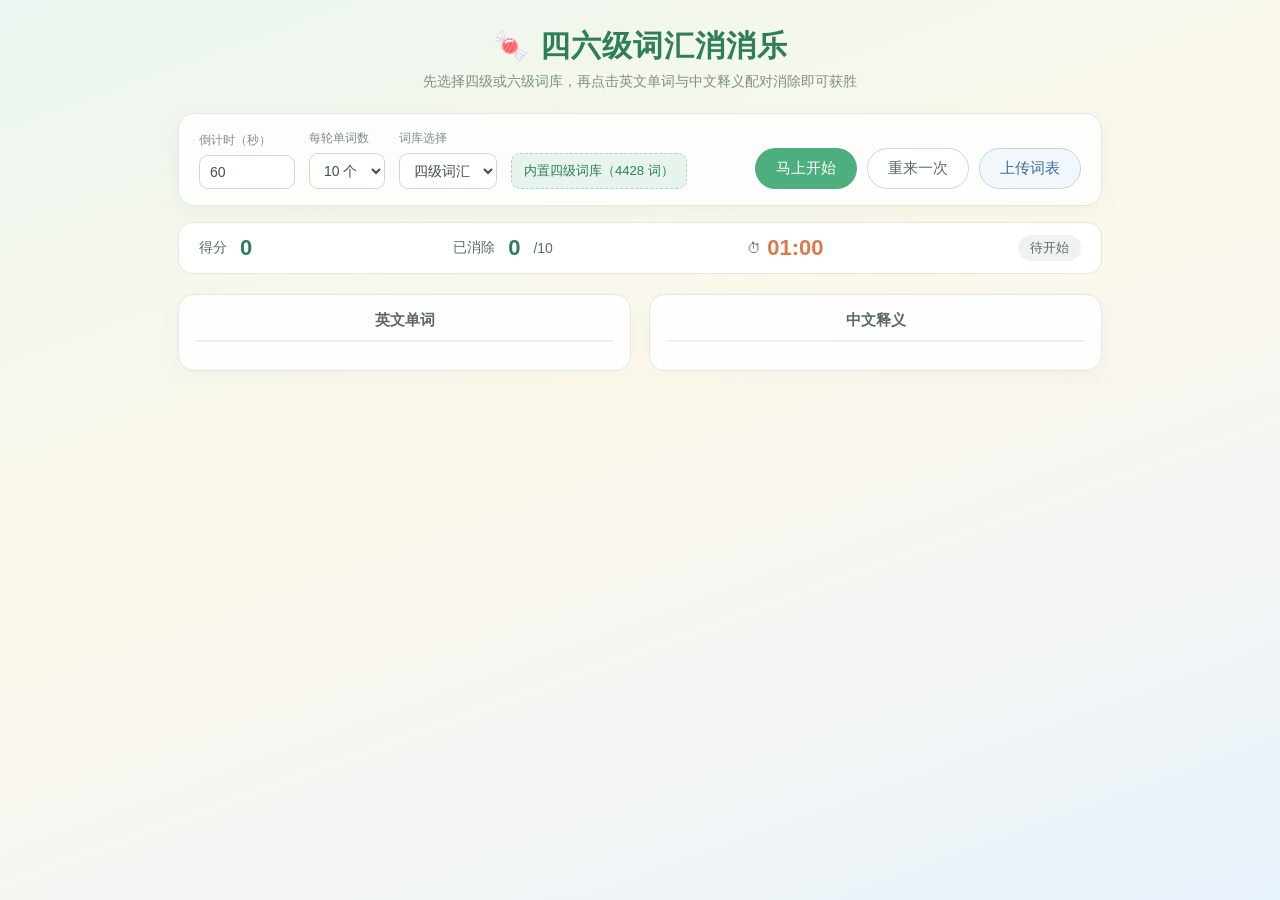
==== commit 01232cfb: "deploy: game/word-game.html" ====
--- a/game/word-game.html
+++ b/game/word-game.html
@@ -3,8 +3,8 @@
 <head>
 <meta charset="UTF-8">
 <meta name="viewport" content="width=device-width, initial-scale=1.0">
-<title>四级词汇消消乐</title>
-<meta name="description" content="内置大学英语四级词汇的单词消消乐配对游戏">
+<title>四六级词汇消消乐</title>
+<meta name="description" content="内置大学英语四六级词汇的单词消消乐配对游戏，四级/六级词库自由切换">
 <style>
 * { margin: 0; padding: 0; box-sizing: border-box; }
 body {
@@ -115,8 +115,8 @@
 <div class="page">
 
   <header class="game-header">
-    <h1>🍬 四级词汇消消乐</h1>
-    <p class="sub">点击英文单词，再点击对应的中文释义，配对消除所有单词即可获胜</p>
+    <h1>🍬 四六级词汇消消乐</h1>
+    <p class="sub">先选择四级或六级词库，再点击英文单词与中文释义配对消除即可获胜</p>
   </header>
 
   <section class="controls">
@@ -134,9 +134,13 @@
       </select>
     </div>
     <div class="ctrl-group">
-      <label>词库来源</label>
-      <div class="lib-label" id="libLabel">内置四级词库（4428 词）</div>
-    </div>
+      <label for="libSelect">词库选择</label>
+      <select id="libSelect">
+        <option value="cet4">四级词汇</option>
+        <option value="cet6">六级词汇</option>
+      </select>
+    </div>
+    <div class="lib-label" id="libLabel">内置四级词库（4428 词）</div>
     <div class="ctrl-btns">
       <button class="btn btn-primary" id="startBtn">马上开始</button>
       <button class="btn btn-ghost" id="restartBtn">重来一次</button>
@@ -175,6 +179,8 @@
 <script>
 /* 内置四级词库数据（由脚本注入） */
 const WORDS_DATA = [["abandon","v. 遗弃；离开；放弃"],["ability","n. 能力，能耐；才能"],["able","adj. 能；[经管] 有能力的；能干的"],["abnormal","adj. 反常的，不规则的；变态的"],["aboard","adv. 在（飞机、火车、船）上；骑在（马）上；（喻）新入伙"],["about","adv.附近,大约,转向,左右,周围；prep.在附近,关于,在...周围,忙于"],["above","adj.上面的,上述的,上文的；adv.在上面；prep.在...上方,过于,超出"],["abroad","adv. 在国外；到海外adj. 往国外的n. 海外；异国"],["absence","n. 没有；缺乏；缺席"],["absent","adj. 缺席的；缺少的；心不在焉的"],["absolute","adj. 绝对的；完全的；专制的n. 绝对"],["absolutely","adv. 绝对地；完全地"],["absorb","vt. 吸收；吸引；承受"],["abstract","adj. 纯理论的；抽象的；抽象派的n. 摘要"],["abundant","adj. 丰富的；充裕的；盛产的"],["abuse","n. 滥用；虐待；辱骂"],["academic","adj. 学术的；理论的；学院的n. 大学生，大学教师"],["academy","n. 学院；研究院；学会"],["accelerate","vt. 使……加快；使……增速vi. 加速；促进"],["acceleration","n. 加速，促进；[物] 加速度；跳级"],["accent","n. 口音；重音；强调"],["accept","vt. 接受；承认；承担"],["acceptable","adj. 可接受的；合意的；可忍受的"],["acceptance","n. 接纳；赞同；容忍"],["access","n.通路,访问,入门vt.存取,接近"],["accessory","n. 配件；附件；[法] 从犯adj. 副的"],["accident","n. 事故；意外；[法] 意外事件"],["accidental","adj. 意外的；偶然的；附属的"],["accommodate","vt. 容纳；使适应；供应"],["accommodation","n. 住处，膳宿；调节；和解"],["accompany","vt. 陪伴，伴随；伴奏vi. 伴奏，伴唱"],["accomplish","vt. 完成；实现；达到"],["accord","n. 符合；一致；协议"],["accordance","n. 按照，依据；一致，和谐"],["accordingly","adv. 因此，于是；相应地；照着"],["account","n. 账户；解释；账目，账单"],["accumulate","vi. 累积；积聚vt. 积攒"],["accuracy","n. [数] 精确度，准确性"],["accurate","adj. 精确的"],["accuse","vt. 控告，指控；谴责；归咎于vi. 指责"],["accustom","v. 使习惯于，使适应"],["accustomed","adj. 习惯的；通常的；独有的v. 使习惯于（accustom的过去分词）"],["ache","n.疼痛vi.觉得疼痛,渴望"],["achieve","vt. 取得；获得；实现"],["achievement","n. 成就；完成；达到"],["acid","n. 酸；俚迷幻药adj. 酸的；讽刺的"],["acquaintance","n. 熟人；相识；了解"],["acquire","vt. 获得；取得；学到"],["acre","n. 土地，地产；英亩"],["across","adv.横过,交叉地,在对面 prep.越过,交叉,在...的那边,在...对面那边"],["act","n.幕,法案,法令,动作,举动,节目,(戏剧的)幕vi.行动,产生...的效果,担当,表演,假装,表现,见效vt.扮演,装作"],["action","n. 行动；活动；功能"],["active","adj. 积极的；活跃的；主动的"],["activity","n. 活动；行动；活跃"],["actor","n. 男演员；行动者；作用物"],["actress","n. 女演员"],["actual","adj. 真实的，实际的；现行的，目前的"],["actually","adv. 实际上；事实上"],["acute","adj. 严重的，[医] 急性的；敏锐的；激烈的"],["ad","abbr. 优势 (advantage)n. 广告；促销活动；预告片（advertisement，非正式）"],["adapt","vt. 使适应；改编vi. 适应"],["add","vi. 加；增加；加起来"],["addition","n. 添加；[数] 加法；增加物"],["additional","adj. 附加的，额外的"],["address","n.地址,致辞,演讲,说话的技巧vt.向...致辞,演说,写姓名地址,从事,忙于"],["adequate","adj. 充足的；适当的；胜任的"],["adjective","adj. 形容词的；从属的n. 形容词"],["adjust","vt. 调整，使…适合；校准vi. 调整，校准；适应"],["administration","n. 管理；行政；实施"],["admire","vt. 钦佩；赞美vi. 钦佩；称赞"],["admission","n. 承认；入场费；进入许可"],["admit","vt. 承认；准许进入；可容纳vi. 承认"],["adopt","vt. 采取；接受；收养"],["adult","adj. 成年的；成熟的n. 成年人"],["advance","n. 发展；前进；增长"],["advanced","adj. 先进的；高级的；晚期的"],["advantage","n. 优势；利益；有利条件vi. 获利vt. 有利于"],["adventure","n. 冒险；冒险精神；投机活动vt. 冒险"],["adverb","n. 副词adj. 副词的"],["advertisement","n. 广告，宣传"],["advice","n. 建议；忠告；劝告"],["advisable","adj. 明智的，可取的，适当的"],["advise","vt. 建议；劝告，忠告；通知"],["aero","adj.航空的,飞行的,飞机的"],["aeroplane","n. 飞机（等于airplane）"],["affair","n. 事情；事务；私事"],["affect","vt. 影响；感染；感动"],["affection","n. 喜爱，感情；影响；感染"],["afford","vt. 买得起；给予，提供n. (Afford) （英、美）阿福德（人名）"],["afraid","adj. 害怕的；恐怕；担心的"],["Africa","n. 非洲"],["African","adj. （与）非洲（有关）的；非洲人的n. 非洲人（尤指黑人）；非洲黑人后裔"],["after","prep. 在……之后；在……身后；反复"],["afternoon","n. 午后，下午"],["afterward","adv. 以后，后来"],["again","adv. 又，此外；再一次；再说"],["against","prep.相反,反对,逆着,靠着,倚着"],["age","n. 年龄；时代；寿命，使用年限"],["agency","n. 代理，中介；代理处，经销处；作用"],["agent","n. 代理人，代理商；药剂；特工"],["aggressive","adj. 侵略性的；好斗的；有进取心的"],["ago","adv. 以前adj. 以前的n. (Ago) （美）阿戈（人名）"],["agony","n. 苦恼；极大的痛苦；临死的挣扎"],["agree","vt. 同意，赞成；承认；约定，商定vi. 同意，意见一致"],["agreement","n. 协议；同意，一致"],["agriculture","n. 农业；农耕；农业生产"],["ahead","adv. 朝前地，在前面；提前地；领先"],["AI","abbr. 人工智能（artificial intelligence）"],["aid","n. 援助；帮助；助手"],["aim","v. 目的在于；引导；把……对准"],["air","n. 空气，大气；天空；样子"],["aircraft","n. 飞机，航空器"],["airline","n. 航空公司；航线adj. 航线的"],["airplane","n. 飞机"],["airport","n. 机场；航空站"],["alarm","n. 闹钟；警报，警告器；惊慌vt. 警告"],["alcohol","n. 酒精，乙醇"],["alike","adj. 相似的；相像的adv. 十分相像地，很相似地；两者都，同样地"],["alive","adj. 活着的；活泼的；有生气的"],["all","adj.全部的,所有的,整个的adv.完全,更加,越发 pron.全部"],["allow","vt. 允许；给予；认可vi. 容许"],["alloy","n. 合金v. 把……铸成合金；使……减低成色n. (Alloy) （美、法、英、巴、加）阿洛伊（人名）"],["almost","adv. 差不多，几乎"],["alone","adj. 独自的；单独的；单干的"],["along","prep. 沿着；顺着；（事件）进展adv. 一起"],["aloud","adv. 大声地；出声地"],["alphabet","n. 字母表，字母系统；入门，初步n. Google创建的名为Alphabet的公司，改变Google原有公司架构，旨在使其当下主要业务和长期投资项目间的区别更加清晰"],["already","adv. 已经，早已；先前"],["also","adv. 也；而且；同样conj. 并且"],["alter","vt. 改变，更改vi. 改变；修改n. （Alter）（美、德）阿尔特（人名）"],["alternative","adj. 供选择的；选择性的；交替的n. 二中择一"],["although","conj. 尽管，虽然；但是，然而"],["altitude","n. 高地；高度；[数] 顶垂线"],["altogether","adv. 完全地；总共；总而言之n. 整个"],["aluminium","n. 铝adj. 铝的"],["always","adv. 永远，一直；总是；常常"],["amaze","vt. 使吃惊"],["ambition","n. 野心，雄心；抱负，志向vt. 追求；有…野心"],["ambulance","n. [车辆][医] 救护车；战时流动医院"],["America","n. 美洲（包括北美和南美洲）；美国"],["American","n. 美国人，美洲人；美国英语adj. 美国的，美洲的；地道美国式的"],["among","prep. 在……中间，周围是；在……之中，……之一；与……在一起"],["amongst","prep. 在……当中（等于 among）"],["amount","n. 数量，数额；总数；（感情、特质的）程度v. 总计，合计"],["ampere","n. 安培（计算电流强度的标准单位）"],["amplify","vt. 放大，扩大；增强；详述vi. 详述"],["amuse","vt. 娱乐；消遣；使发笑"],["analyse","vt. 分析；分解；细察"],["analysis","n. 分析；分解；验定"],["ancestor","n. 始祖，祖先；被继承人"],["anchor","n. 锚；抛锚停泊；靠山"],["ancient","adj. 古代的；古老的，过时的；年老的n. 古代人"],["and","conj. 和，与；就；而且"],["angel","n.天使,完善可爱的人"],["anger","n. 怒，愤怒；忿怒vt. 使发怒，激怒；恼火vi. 发怒"],["angle","n. 角，角度；视角；立场"],["Angle","n. 盎格鲁人"],["angry","adj. 生气的；愤怒的；狂暴的"],["animal","n. 动物adj. 动物的"],["ankle","n. 踝关节，踝"],["announce","vt. 宣布；述说；预示"],["announcer","n. [广播] 广播员；宣告者"],["annoy","vt. 骚扰；惹恼；打搅vi. 惹恼"],["annual","adj. 年度的；每年的n. 年刊，年鉴；一年生植物"],["another","det. 又一，另一；另外的，不同的；类似pron. 又一，另一"],["answer","n.答案,回答,答辩,抗辩v.回答说,答复说,符合,反响,响应"],["ant","n. 蚂蚁"],["anticipate","v. 预料，预期；预见，预计（并做准备）；期盼，期望"],["anxiety","n. 焦虑；渴望；挂念"],["anxious","adj. 焦虑的；担忧的；渴望的"],["any","adj.任何的,任何一种,所有的 pron.无论那一个,任何"],["anybody","pron. 任何人；有人，别人；随便哪一个人n. 重要人物"],["anyhow","adv. 总之；无论如何；不管怎样"],["anyone","pron. 任何人；某个人；任何……的人"],["anything","pron. 任何东西，任何事物；随便哪个东西；重要东西"],["anyway","adv. 无论如何，不管怎样；总之"],["anywhere","adv. 在任何地方；无论何处n. 任何地方"],["apart","adv. 相距；与众不同地；分离着adj. 分离的"],["apartment","n. 公寓；房间"],["apologize","vi. 道歉，谢罪；辩解，辩护"],["apology","n. 道歉；谢罪；辩护"],["apparatus","n. 装置，设备；仪器；器官"],["apparent","adj. 显然的；表面上的"],["appeal","n.请求,呼吁,上诉,吸引力,要求；vi.求助,诉请,要求；vt.控诉"],["appear","v. 出现；显得；似乎vi. 出庭"],["appearance","n. 外貌，外观；出现，露面"],["appetite","n. 食欲；嗜好"],["apple","n. 苹果"],["appliance","n. 器具；器械；装置"],["applicable","adj. 可适用的；可应用的；合适的"],["application","n. 应用；申请；应用程序"],["apply","vt. 申请；涂，敷；应用vi. 申请"],["appoint","vt. 任命；指定；约定vi. 任命"],["appointment","n. 任命；约定；任命的职位"],["appreciate","vt. 欣赏；感激；领会"],["approach","n.接近,逼近,走进,方法,步骤,途径,通路vt.接近,动手处理vi.靠近"],["appropriate","adj. 适当的；恰当的；合适的vt. 占用，拨出"],["approval","n. 批准；认可；赞成"],["approve","vt. 批准；赞成；为…提供证据vi. 批准"],["approximate","adj. 近似的，大概的v. 接近，近似；粗略估计"],["approximately","adv. 大约，近似地；近于"],["April","n. 四月"],["Arabian","adj. 阿拉伯（人）的，（与）阿拉伯（有关）的n. （史）阿拉伯人（或居民）"],["arbitrary","adj. [数] 任意的；武断的；专制的"],["architecture","n. 建筑学；建筑风格；建筑式样"],["area","n. 区域，地区；面积；范围n. （Area）（西）阿雷亚（人名）"],["argue","vi. 争论，辩论；提出理由vt. 辩论，争论；证明"],["argument","n. 论证；论据；争吵"],["arise","vi. 出现；上升；起立n. (Arise) （美、印、德、英）阿里塞（人名）"],["arithmetic","n. 算术，算法；数字"],["arm","n. 手臂；武器；袖子"],["army","n. 陆军，军队"],["around","adv.周围,四周,到处,大约,左右 prep.在...周围,四处"],["arouse","vt. 引起；唤醒；鼓励vi. 激发"],["arrange","vt. 安排；排列；整理vi. 安排"],["arrangement","n. 布置；整理；准备"],["arrest","v. 逮捕；（司法机关）扣留（船只）；阻止"],["arrival","n. 到来；到达；到达者"],["arrive","vi. 到达；成功；达成"],["arrow","n. 箭，箭头；箭状物；箭头记号vt. 以箭头指示"],["art","n.艺术,艺术品,技术,巧妙,美术"],["article","n. 文章；物品；条款"],["artificial","adj. 人造的；仿造的；虚伪的"],["artist","n. 艺术家；美术家（尤指画家）；大师"],["artistic","adj. 艺术的；风雅的；有美感的"],["as","adv.同样地,被看作,象 prep.当做 conj.与...一样,当...之时,象,因为 [域] American Samoa,东萨摩亚 [军] Air to Surface,空对地 (As)symb [化]砷 (arsenic)"],["ash","n.灰,灰烬,[植]岑树"],["ashamed","adj. 羞愧的，羞耻的；惭愧的，内疚的；尴尬的"],["Asia","n. 亚洲"],["Asian","n. 亚洲人adj. 亚洲的；亚洲人的"],["aside","adv. 离开，撇开；在旁边n. 旁白；私语，悄悄话"],["ask","vt. 问，询问；要求；需要"],["asleep","adj. 睡着的；麻木的；长眠的"],["aspect","n. 方面；方向；形势"],["assemble","vt. 集合，聚集；装配；收集vi. 集合，聚集"],["assembly","n. 装配；集会，集合n. 汇编，编译"],["assess","vt. 评定；估价；对…征税"],["assign","vt. 分配；指派；[计][数] 赋值vi. 将财产过户（尤指过户给债权人）"],["assignment","n. 分配；任务；作业"],["assist","v.援助,帮助"],["assistant","n. 助手，助理，助教adj. 辅助的，助理的；有帮助的"],["associate","vt.使发生联系,使联合vi.交往,结交n.合作人,同事adj.副的"],["association","n. 协会，联盟，社团；联合；联想"],["assume","vi. 设想；承担；采取vt. 假定"],["assure","vt. 保证；担保；使确信"],["astonish","v. （使）惊讶；（使）害怕"],["astronaut","n. 宇航员，航天员；太空旅行者"],["at","prep.在,于,向,对准,在...方面；Austria,奥地利"],["athlete","n. 运动员，体育家；身强力壮的人"],["Atlantic","n. 大西洋adj. 大西洋的"],["atmosphere","n. 气氛；大气；空气"],["atmospheric","adj. 大气的，大气层的"],["atom","n. 原子"],["atomic","adj. 原子的，原子能的；微粒子的"],["attach","vt. 使依附；贴上；系上"],["attack","n. 攻击；抨击；疾病发作vt. 攻击"],["attain","vt. 达到，实现；获得；到达vi. 达到"],["attempt","n. 企图，试图；攻击vt. 企图，试图；尝试"],["attend","vt. 出席；上（大学等）；照料"],["attention","n. 注意力；关心；立正！（口令）"],["attentive","adj. 注意的；体贴的；留心的"],["attitude","n. 态度；看法；意见"],["attract","vt. 吸引；引起vi. 吸引；有吸引力"],["attraction","n. 吸引，吸引力；引力；吸引人的事物"],["attractive","adj. 吸引人的；有魅力的；引人注目的"],["attribute","n. 属性；特质vt. 归属；把……归于"],["audience","n. 观众；听众；读者"],["August","n. 八月n. （美、德、英、波）奥古斯特（人名）adj. （august）威严的，令人敬畏的"],["aunt","n. 阿姨；姑妈；伯母"],["aural","adj. 听觉的；耳的；气味的"],["Australia","n. 澳大利亚，澳洲"],["Australian","adj. 澳大利亚的，澳大利亚人的；（动物地理区划）澳新区的；澳大利亚植物区系界的n. 澳大利亚人"],["author","n. 作者；作家；创始人vt. 创作出版"],["authority","n. 权威；权力；当局"],["auto","n. 汽车（等于automobile）；自动vi. 乘汽车"],["automatic","adj. 自动的；无意识的；必然的n. 自动机械"],["automation","n. 自动化；自动操作"],["automobile","n. 汽车vt. 驾驶汽车[ 过去式 automobiled 过去分词 automobiled 现在分词 automobiling ]"],["autumn","n. 秋天；成熟期；渐衰期，凋落期adj. 秋天的，秋季的"],["auxiliary","adj. 辅助的；副的；附加的"],["available","adj. 可获得的；可购得的；可找到的"],["avenue","n. 大街；林荫大道；（达到某物的）途径，手段，方法，渠道"],["average","n.平均,平均水平,平均数,海损adj.一般的,通常的,平均的vt.平均为,均分,使平衡,达到平均水平vi.买进,卖出"],["aviation","n. 航空；飞行术；飞机制造业"],["avoid","vt. 避免；避开，躲避；消除"],["await","vt. 等候，等待；期待"],["awake","adj. 醒着的v. 觉醒，意识到；使醒来，被唤起，激发起"],["award","n.奖,奖品vt.授予,判给"],["aware","adj. 意识到的；知道的；有…方面知识的"],["away","adv. 离去，离开；在远处"],["awful","adj. 可怕的；极坏的；极讨厌的"],["awfully","adv. 可怕地；十分；非常"],["awkward","adj. 尴尬的；笨拙的；棘手的"],["ax","v. 削减，删除；用斧修整；解雇"],["axis","n. 轴；轴线；轴心国"],["baby","n. 婴儿，婴孩；孩子气的人vt. 纵容，娇纵；把……当婴儿般对待adj. 婴儿的"],["back","adj.后面的,在后面,早过去的,前(欠)的钱adv.向后地n.背部,后面v.后退,支持"],["background","n. 背景；隐蔽的位置vt. 作…的背景adj. 背景的；发布背景材料的"],["backward","adv.adj.向后地(的),相反地(的),追溯,退步,由好变坏"],["bacteria","n. [微] 细菌"],["bad","adj. 坏的；严重的；劣质的n. 坏事"],["badly","adv. 非常，很；严重地，厉害地；恶劣地"],["badminton","n. 羽毛球"],["bag","n. 包；袋；猎获物"],["baggage","n. 行李；[交] 辎重（军队的）"],["bake","vt. 烤，烘焙vi. 烘面包；被烤干；受热n. 烤"],["balance","n. 平衡；余额；匀称vt. 使平衡"],["ball","n. 球；舞会vi. 成团块vt. 捏成球形"],["balloon","n.气球"],["banana","n. 香蕉；喜剧演员；大鹰钩鼻n. （Banana）（葡、津）巴纳纳（人名）"],["band","n. 带，环；[物] 波段；（演奏流行音乐的）乐队"],["bang","n. 刘海；重击；突然巨响adv. 直接地"],["bank","n. 银行；岸；浅滩"],["banner","n. 横幅图片的广告模式n. 旗帜，横幅,标语n. 人名(英、德、罗)班纳"],["bar","n. 条，棒；酒吧；障碍"],["barber","n. （为男子理发的）理发师；男子理发店v. 为（男子）理发；当理发师n. (Barber) （美）巴伯（人名）"],["bare","adj. 空的；赤裸的，无遮蔽的vt. 露出，使赤裸"],["bargain","n. 交易；便宜货；契约vt. （谈价钱后）卖vi. 讨价还价"],["bark","n. 树皮；深青棕色；毛皮"],["barn","n. 谷仓；畜棚；车库"],["barrel","n. 桶；一桶（的量）；枪管，炮管"],["barrier","n. 障碍物，屏障；界线vt. 把……关入栅栏n. （Barrier）（法）巴里耶（人名）"],["base","n.底部,基础,根据地,基地,本部,基数,(运动)出发点vt.以...作基础,基于... adj.卑鄙的,低级的"],["basic","adj. 基本的；基础的n. 基础；要素"],["basically","adv. 主要地，基本上"],["basin","n. 水池；流域；盆地"],["basis","n. 基础；底部；主要成分"],["basket","n. 篮子；（篮球比赛的）得分；一篮之量"],["basketball","n. 篮球；篮球运动"],["bat","n. 蝙蝠；球棒；球拍"],["bath","n. 沐浴；浴室；浴盆vt. 洗澡vi. 洗澡"],["bathe","vt. 沐浴；用水洗vi. 洗澡；沐浴n. 洗澡"],["bathroom","n. 浴室；厕所；盥洗室"],["battery","n. [电] 电池，蓄电池n. [法]殴打n. [军]炮台，炮位"],["battle","n. 战役；斗争vi. 斗争；作战vt. 与…作战"],["bay","n. 海湾；狗吠声vt. 向…吠叫vi. 吠叫；大声叫嚷"],["be","vt. 是；有，存在；做，成为"],["beach","n. 海滩；湖滨vt. 将…拖上岸vi. 搁浅；定居"],["beam","n. 横梁；光线；电波"],["bean","n. 豆；嘴峰；毫无价值的东西vt. 击…的头部"],["bear","n.熊v.负担,忍受,带给,具有,挤,向"],["beard","n.胡须"],["beast","n. 野兽；畜生，人面兽心的人"],["beat","n.敲打,拍子,巡逻区域v.打,打败"],["beautiful","adj. 美丽的；出色的；迷人的"],["beauty","n. 美；美丽；美人"],["because","conj. 因为，由于prep. 因为某人（某事物）"],["become","vi. 成为；变得；变成vt. 适合"],["bed","n. 床；基础；河底，海底vt. 使睡觉"],["bee","n. 蜜蜂，蜂；勤劳的人"],["beef","n. 牛肉；肌肉；食用牛"],["beer","n. 啤酒vi. 喝啤酒"],["before","adv.在前,以前 prep.在...之前 conj.在...之前,与其...宁可"],["beg","vt. 乞讨；恳求；回避正题vi. 乞讨"],["beggar","n. 乞丐；穷人；家伙vt. 使贫穷"],["begin","vt. 开始vi. 开始；首先"],["beginner","n. 初学者；新手"],["beginning","n. 开始；起点v. 开始；创建（begin的ing形式）"],["behalf","n. 代表；利益"],["behave","vi. 表现；（机器等）运转；举止端正"],["behavior","n. 行为，举止；态度；反应"],["behind","adv.在后地 prep.在...之后"],["being","n. 存在；生物；身心"],["belief","n. 相信，信赖；信仰；教义"],["believe","vi. 信任；料想；笃信宗教vt. 相信"],["bell","n. 铃，钟；钟声，铃声；钟状物vt. 装钟于，系铃于vi. 鸣钟"],["belong","vi. 属于，应归入；居住；适宜"],["beloved","adj. 心爱的；挚爱的n. 心爱的人；亲爱的教友"],["below","prep.在...下面,adv.在下,在页底"],["belt","n. 带；腰带；地带vt. 用带子系住"],["bench","n. 长凳；工作台；替补队员vt. 给…以席位"],["bend","v.弯曲,专心于,屈服n.弯曲"],["beneath","prep. 在……之下；（对某人来说）不够好，不相称；低于，次于n. 在下方，在底下"],["beneficial","adj. 有益的，有利的；可享利益的"],["benefit","n. 利益，好处；救济金vt. 有益于，对…有益vi. 受益，得益"],["berry","n. 浆果（葡萄，番茄等）vi. 采集浆果"],["beside","prep. 在旁边；与……相比；紧靠"],["besides","prep. 除……之外（还）adv. 况且，再说；此外，以及"],["best","adj.最好的adv.最好地,最,极n.最佳状态或作品,最好的东西"],["bet","n.赌,打赌v.赌,赌钱"],["betray","vt. 背叛；出卖；泄露（秘密）"],["better","adj.较好的adv.更好的,更多的,更佳的"],["between","prep. （空间、时间、数量等）在……之间；往返于；（表关系）两……之间"],["beyond","prep. 在（或向）……较远的一边；超过，越过；晚于，迟于adv. 在另一边"],["Bible","n. 圣经"],["bicycle","n. 自行车vi. 骑脚踏车vt. 骑自行车运送"],["big","adj. 大的；重要的；量大的adv. 大量地"],["bike","n. 自行车；脚踏车vi. 骑自行车（或摩托车）"],["bill","n. [法] 法案；广告；账单"],["billion","n. 十亿；大量num. 十亿adj. 十亿的n. （Billion）（法）比利翁（人名）"],["bind","vi. 结合；装订；有约束力"],["biology","n. （一个地区全部的）生物；生物学"],["bird","n. 鸟；家伙；羽毛球vt. 向…喝倒彩"],["birth","n. 出生；血统，出身；起源"],["birthday","n. 生日，诞辰；诞生的日子"],["biscuit","n. 小点心，饼干"],["bit","n.小块,少量,片刻,马嚼子,辅币vt.上马嚼子,控制 vbl.咬n.[计]位,比特"],["bite","vt. 咬；刺痛n. 咬；一口"],["bitter","adj. 苦的；痛苦的；尖刻的"],["bitterly","adv. 苦涩地，悲痛地，残酷地，怨恨地；极其，非常，强烈地"],["black","n.黑色,黑颜料,黑人adj.黑色的,弄脏了的,忧郁的vt.(使)变黑,涂黑"],["blackboard","n. 黑板"],["blade","n. 叶片；刀片，刀锋；剑"],["blame","vt. 责备；归咎于n. 责备；责任"],["blank","adj.空白的,空着的,失色的,没有表情的n.空白,美 表格"],["blanket","n. 毛毯，毯子；毯状物，覆盖层adj. 总括的，全体的；没有限制的vt. 覆盖，掩盖"],["blast","n. 爆炸；冲击波；一阵vi. 猛攻vt. 爆炸"],["blaze","n.火焰,光辉,情感爆发vi.燃烧,照耀,激发vt.在树皮上刻路标,公开宣布"],["bleed","vt. 使出血；榨取vi. 流血；渗出"],["blend","vt. 混合vi. 混合；协调n. 混合；掺合物"],["bless","vt. 祝福；保佑；赞美"],["blind","adj. 盲目的；瞎的adv. 盲目地；看不见地n. 掩饰，借口"],["block","n. 块；街区；大厦"],["blood","n. 血，血液；血统vt. 从…抽血；使先取得经验"],["bloom","n. 花；青春；旺盛vt. 使开花"],["blossom","n. 花；开花期；兴旺期"],["blow","n.殴打,突然的打击v.风吹,吹气于,叫,喘气"],["blue","n.蓝色adj.蓝色的,忧郁的,沮丧的"],["board","n. 董事会；木板；甲板"],["boast","vt. 夸口说，自吹自擂说；以有…而自豪n. 自夸；值得夸耀的事物，引以为荣的事物vi. 自吹自擂"],["boat","n. 小船；轮船vi. 划船"],["body","n. 身体；主体；大量"],["boil","n.沸点,沸腾,疖子v.煮沸,激动"],["bold","adj. 大胆的，英勇的；黑体的；厚颜无耻的"],["bolt","n.门闩,螺钉,闪电,跑掉v.上门闩,囫囵吞下,逃跑"],["bomb","n. 炸弹；长传；气溶胶弹式容器"],["bond","n. 债券；结合；约定"],["bone","n. 骨；骨骼vt. 剔去……的骨；施骨肥于vi. 苦学"],["book","n. 书籍；卷；账簿"],["boot","n.美 (长统)靴,靴子v.导入"],["booth","n. 货摊；公用电话亭"],["border","n. 边境；边界；国界vt. 接近"],["bore","vi. 钻孔vt. 钻孔；使烦扰n. 孔；令人讨厌的人"],["born","v. 出生；出现（bear 的过去分词）adj. 天生的；出生的"],["borrow","vi. 借；借用；从其他语言中引入vt. 借"],["bosom","n. 胸；胸怀；中间"],["boss","n. 老板；首领；工头vt. 指挥，调遣"],["both","det. 双方，两者pron. 双方，两者adv. 双方都，两者都"],["bother","vt. 烦扰，打扰；使……不安；使……恼怒vi. 操心，麻烦"],["bottle","n. 瓶子；一瓶的容量vt. 控制；把…装入瓶中vi. （街头艺人演出后）收拢钱币"],["bottom","n. 底部；末端；臀部"],["bough","n. 大树枝"],["bounce","v.(使)反跳,弹起,(指支票)被银行退票,弹跳n.(球)跳起,弹回"],["bound","n.跃进,跳,范围,限度adj.正要启程的,开往...去的,被束缚的,装订的v.跳跃,限制"],["boundary","n. 边界；范围；分界线"],["bow","n. 弓；蝴蝶结；琴弓"],["bowl","n. 碗；木球；大酒杯vi. 玩保龄球"],["box","n.盒子,箱,包厢,岗亭,一拳v.装...入盒中,打耳光,拳击"],["boy","n. 男孩；男人n. (Boy) （美、印、法、荷）布瓦（人名）"],["brain","n. 头脑，智力；脑袋vt. 猛击…的头部"],["brake","n. 刹车；阻碍（物）；敞篷四轮马车"],["branch","n. 分支；分公司；分部"],["brand","n.商标,牌子,烙印vt.打火印,污辱"],["brandy","n. 白兰地酒"],["brass","n. 黄铜；黄铜制品；铜管乐器"],["brave","adj.勇敢的"],["Brazil","n. 巴西（拉丁美洲国家）"],["Brazilian","adj. 巴西的；巴西人的n. 巴西人"],["bread","n. 面包；生计vt. 在…上洒面包屑"],["breadth","n. 宽度，幅度；宽宏"],["break","n.休息,暂停,破裂,突变v.打破,违犯,折断,削弱,超过,突变"],["breakfast","n. 早餐；早饭vi. 吃早餐vt. 为…供应早餐"],["breast","n. 乳房，胸部；胸怀；心情vt. 以胸对着"],["breath","n. 呼吸，气息；一口气，（呼吸的）一次；瞬间，瞬息"],["breathe","vi. 呼吸；低语；松口气"],["breed","v.(使)繁殖,教养,抚养n.品种,种类"],["breeze","n. 微风；轻而易举的事；煤屑"],["brick","n. 砖，砖块；砖形物；心肠好的人vt. 用砖砌adj. 用砖做的"],["bridge","n. 桥；桥牌；桥接器"],["brief","adj. 简短的，简洁的；短暂的，草率的n. 摘要，简报；概要，诉书vt. 简报，摘要"],["bright","adj. 明亮的，鲜明的；聪明的；愉快的adv. 明亮地"],["brighten","vi. 明亮；变亮；活跃"],["brilliant","adj. 灿烂的，闪耀的；杰出的；有才气的"],["brim","n. 边；边缘；帽檐vi. 满溢"],["bring","vt. 带来；提供；引起"],["brisk","adj. 敏锐的，活泼的，轻快的；凛冽的vi. 活跃起来；变得轻快vt. 使……活泼"],["bristle","n. 刚毛；粗硬短须，胡子楂；刷子毛"],["Britain","n. 英国；不列颠"],["British","adj. 英国的，大不列颠及北爱尔兰联合王国的；英国人的；英联邦的"],["brittle","adj. 易碎的，脆弱的；易生气的"],["broad","adj. 宽的，辽阔的；显著的；大概的n. 宽阔部分adv. 宽阔地"],["broadcast","n.广播,播音v.播撒(种子),广播 (无线电或电视)广播 播送,播放"],["broken","adj. 破碎的；坏掉的v. 折断；打碎"],["bronze","n. 青铜；古铜色；青铜制品adj. 青铜色的"],["brood","n.(动物中鸟或家禽的)一窝,(同种或同类的)一伙vt.孵,沉思"],["brook","n. 小溪，小河v. 容忍，允许（尤指不同意见）n. (Brook) （加、美、爱、英）布鲁克（人名）"],["broom","n. 扫帚；金雀花；飞天扫帚（出自《哈利·波特》）vt. 扫除vi. 桩顶开花或开裂n. （Broom）（英）布鲁姆（人名）"],["brother","n. 兄弟；同事；战友int. 我的老兄！"],["brow","n. 眉，眉毛；额；表情"],["brown","adj. 棕色的，褐色的；太阳晒黑的vi. 变成褐色n. 褐色，棕色vt. 使变成褐色"],["bruise","n. 擦伤；挫伤；青肿vt. 使受瘀伤"],["brush","n. 刷子；画笔；毛笔"],["brute","adj.残忍的,畜生般的n.残忍的人,畜生"],["bubble","n. 气泡，泡沫，泡状物；透明圆形罩，圆形顶vi. 沸腾，冒泡；发出气泡声vt. 使冒泡"],["bucket","n. 桶，水桶；铲斗；一桶的量"],["buckle","n. 带扣，搭钩；（尤指鞋的）扣形饰物v. 扣住，用搭扣装饰；屈服，退让"],["bud","n. 芽，萌芽；蓓蕾vi. 发芽，萌芽vt. 使发芽"],["build","vt. 建立；建筑vi. 建筑；建造n. 构造"],["building","n. 建筑；建筑物v. 建筑；建立"],["bulb","n. 电灯泡；鳞茎；球状物vi. 生球茎"],["bulk","n. 体积，容量；大多数，大部分；大块vt. 使扩大，使形成大量"],["bull","n.[动]公牛,粗壮如牛的人"],["bullet","n. 子弹；只选某党全部候选人的投票；豆子vi. 射出"],["bunch","n. 群；串；突出物vi. 隆起"],["bundle","n. 束；捆vt. 捆vi. 匆忙离开"],["burden","n. 负担；责任；船的载货量vt. 使负担"],["bureau","n. 局，处；衣柜；办公桌"],["burn","vt. 燃烧；烧毁，灼伤；激起……的愤怒vi. 燃烧"],["burst","v.爆裂,炸破,急于,爆发n.突然破裂,爆发,脉冲"],["bury","vt. 埋葬；隐藏"],["bus","n. 公共汽车vt. 乘公共汽车"],["bush","n. 灌木；矮树丛vt. 以灌木装饰；使…精疲力竭vi. 丛生"],["business","n. 商业，交易；生意；事务，业务"],["busy","adj. 忙碌的；热闹的；正被占用的vt. 使忙于"],["but","conj. 但是；而是；然而adv. 仅仅，只prep. 除…以外"],["butcher","n. 屠夫；肉店；刽子手"],["butter","n. 黄油，奶油；像黄油的食品；奉承话v. 涂黄油于"],["butterfly","n. 蝴蝶；蝶泳；举止轻浮的人"],["button","n. 按钮；纽扣vt. 扣住；扣紧"],["buy","vt. 购买；买得起；获得"],["by","prep. 由，被；通过；相差……"],["cabbage","n. 卷心菜，甘蓝菜，洋白菜；（俚)脑袋；（非正式、侮辱）植物人（常用于英式英语）"],["cabin","n. 小屋；客舱；船舱vt. 把…关在小屋里vi. 住在小屋里"],["cabinet","n. 内阁；橱柜；展览艺术品的小陈列室"],["cable","n. 缆绳；电缆；海底电报vt. 打电报vi. 打海底电报"],["cafe","n. 咖啡馆；小餐馆"],["cafeteria","n. 自助餐厅；小餐厅；快餐厅"],["cage","n. 笼，兽笼；牢房，监狱vt. 把…关进笼子；把…囚禁起来"],["cake","n. 蛋糕；块状物；利益总额vt. 使结块vi. 结成块状"],["calculate","vi. 计算；以为；作打算vt. 计算"],["calculation","n. 计算；估计；计算的结果"],["calculator","n. 计算器；计算者"],["calendar","n. 日历；[天] 历法；日程表vt. 将…列入表中"],["call","vi. 呼叫；拜访；叫牌vt. 呼叫"],["calm","adj. 静的，平静的；沉着的vt. 使平静；使镇定vi. 平静下来"],["camel","n. [畜牧][脊椎] 骆驼；打捞浮筒；工作作风官僚adj. 驼色的"],["camera","n. 照相机；摄影机"],["camp","n.露营地,阵营vi.露营,扎营"],["campaign","n. 运动；活动；战役，军事行动"],["campus","n. （大学）校园；大学，大学生活；校园内的草地"],["can","vt.装进罐中,把食品装罐n.罐头,铁罐 conj.能,可以"],["Canada","n. 加拿大（北美洲国家）"],["Canadian","adj. 加拿大的；加拿大人的；加拿大文化的n. 加拿大人"],["canal","n. 运河；[地理] 水道；[建] 管道"],["cancel","vt. 取消；删去vi. 取消，撤销；相互抵消n. 取消，撤销n. （Cancel）（法）康塞尔（人名）"],["cancer","n. 癌症；恶性肿瘤"],["candidate","n. 候选人，候补者；应试者"],["candle","n. 蜡烛；烛光；烛形物vt. 对着光检查"],["candy","n. 糖果，巧克力；冰糖；（糖果包装的）毒品"],["cannon","n. 大炮；加农炮；榴弹炮"],["canoe","n. 独木舟；轻舟vi. 乘独木舟vt. 用独木舟运"],["canon","n. 标准；教规；正典圣经"],["canteen","n. 食堂，小卖部；水壶"],["canvas","n. 帆布vt. 用帆布覆盖，用帆布装备adj. 帆布制的"],["cap","n. 盖；帽子vi. 脱帽致意vt. 覆盖；胜过"],["capable","adj. 有能力的；有才干的；容许……的"],["capacity","n. 能力；容量；资格，地位"],["capital","n. 首都，省会；资金；大写字母"],["captain","n. 队长，首领；船长；上尉"],["captive","adj. 被俘虏的；被迷住的n. 俘虏；迷恋者"],["capture","vt. 俘获；夺得；捕捉，拍摄，录制n. 捕获"],["car","n. 汽车；车厢"],["carbon","n. [化学] 碳；碳棒；复写纸adj. 碳的"],["card","n. 卡片；纸牌；明信片vt. 记于卡片上n. （Card）（英）卡德（人名）"],["care","n. 关怀；照料；谨慎"],["career","n. 生涯；职业；事业"],["careful","adj. 仔细的，小心的"],["careless","adj. 粗心的；无忧无虑的；淡漠的"],["cargo","n. 货物，船货"],["carpenter","n. 木匠，木工vi. 当木匠，做木匠工作vt. 制作"],["carpet","n.地毯"],["carriage","n. 运输；运费；四轮马车"],["carrier","n. [化学] 载体；运送者；带菌者"],["carrot","n. 胡萝卜诱饵"],["carry","vt. 拿，扛；携带；支持"],["cart","n. 二轮运货马车vt. 用车装载vi. 驾运货马车；用运货车运送"],["carve","vt. 雕刻；切开；开创vi. 切开"],["case","n. 情况；实例；箱vt. 包围"],["cash","n. 现款，现金vt. 将…兑现；支付现款"],["cassette","n. 卡带；盒式磁带"],["cast","n.投掷,铸件,脱落物,一瞥,演员表v.投,抛,投射,浇铸,计算,派(角色)"],["castle","n. 城堡；象棋中的车vt. 置…于城堡中；筑城堡防御"],["casual","adj. 随便的；非正式的；临时的"],["cat","n. 猫，猫科动物"],["catalog","n. [图情][计] 目录；登记vt. 登记；为…编目录vi. 编目录"],["catch","vt. 赶上；抓住；感染"],["cathedral","n. 大教堂"],["cattle","n. 牛；牲畜（骂人的话）；家畜"],["cause","n. 原因；事业；目标vt. 引起"],["cave","n. 山洞，洞穴；窑洞v. 塌落；屈服"],["cease","vi. 停止；终了vt. 停止；结束n. 停止"],["ceiling","n. 天花板；上限"],["celebrate","vt. 庆祝；举行；赞美"],["cell","n. 细胞；电池；蜂房的巢室"],["cellar","n. 地窖；酒窖；地下室vt. 把…藏入地窖"],["cement","n.水泥,接合剂vt.接合,用水泥涂,巩固vi.粘牢"],["cent","n. 分；一分的硬币；森特（等于半音程的百分之一）"],["center","n. 中心，中央；中锋；中心点vi. 居中，被置于中心vt. 集中，使聚集在一点"],["centigrade","adj. 摄氏温度的；百分度的n. 摄氏温标"],["centimetre","n. 厘米；公分"],["central","adj. 中心的；主要的；中枢的n. 电话总机"],["centre","n.中心,中央,中心区v.集中"],["century","n. 世纪，百年；（板球）一百分"],["ceremony","n. 典礼，仪式；礼节，礼仪；客套，虚礼"],["certain","adj. 某一；必然的；确信"],["certainly","adv. 当然；行（用于回答）；必定"],["certainty","n. 必然；确实；确实的事情"],["certificate","n. 证书；文凭，合格证书；电影放映许可证v. 发给证明书，用证书证明"],["chain","n. 链；束缚；枷锁vt. 束缚"],["chair","n. 椅子；讲座；（会议的）主席位"],["chairman","n. 主席，会长；董事长"],["chalk","n.粉笔,白垩vt.用粉笔写,和以白垩"],["challenge","n.挑战vt.向...挑战"],["chamber","n. （身体或器官内的）室，膛；房间；会所adj. 室内的"],["champion","n. 冠军；拥护者；战士vt. 支持"],["chance","n. 机会，际遇；运气，侥幸；可能性vt. 偶然发生"],["change","n.改变,变化,转变,找回的零钱,找头,辅币vt.改变,变革,改造,兑换"],["channel","n.海峡,水道,沟,路线vt.引导,开导,形成河道 信道,频道"],["chapter","n. 章，回；（俱乐部、协会等的）分会；人生或历史上的重要时期vt. 把…分成章节"],["character","n. 性格，品质；特性；角色"],["characteristic","adj. 典型的；特有的；表示特性的n. 特征"],["charge","n.负荷,电荷,费用,主管,掌管,充电,充气,装料v.装满,控诉,责令,告诫,指示,加罪于,冲锋,收费"],["charity","n. 慈善；施舍；慈善团体"],["charming","adj. 迷人的；可爱的v. 使陶醉（charm的现在分词）"],["chart","n. 图表；海图；图纸"],["chase","vt. 追逐；追捕；试图赢得"],["cheap","adj. 便宜的；小气的；不值钱的adv. 便宜地"],["cheat","vt. 欺骗；骗取vi. 欺骗；作弊n. 欺骗，作弊"],["check","vt. 检查，核对；制止，抑制；在…上打勾"],["cheek","n. 面颊，脸颊；臀部vt. 无礼地向…讲话，对…大胆无礼"],["cheer","n.愉快,欢呼v.(使)快活,(对)欢呼"],["cheerful","adj. 快乐的；愉快的；高兴的"],["cheese","n. [食品] 奶酪；干酪；要人vt. 停止adj. 叛变的"],["chemical","n. 化学制品，化学药品adj. 化学的"],["chemist","n. 化学家；化学工作者；药剂师"],["chemistry","n. 化学；化学过程"],["cheque","n. 支票"],["cherry","n. 樱桃；樱桃树；如樱桃的鲜红色"],["chess","n. 国际象棋，西洋棋"],["chest","n. 胸，胸部；衣柜；箱子"],["chew","vt.咀爵(食物等)v.咀嚼,认真考虑"],["chicken","n. 鸡肉；小鸡；胆小鬼，懦夫adj. 鸡肉的"],["chief","n. 首领；酋长；主要部分adj. 首席的"],["child","n. 儿童，小孩，孩子；产物；子孙"],["childhood","n. 童年时期；幼年时代"],["childish","adj. 幼稚的，孩子气的"],["chill","n. 寒冷；寒意；寒心adj. 寒冷的"],["chimney","n. 烟囱"],["chin","n.下巴,下颚"],["China","n. 中国adj. 中国的；中国制造的n. (china) 瓷器adj. (china) 瓷制的"],["china","n. 瓷器adj. 瓷制的n. (China) 中国adj. (China) 中国的"],["Chinese","n. 中文，汉语；中国人adj. 中国的，中国人的；中国话的"],["chocolate","n. 巧克力，巧克力糖；巧克力色adj. 巧克力色的；巧克力口味的"],["choice","n. 选择；选择权；精选品adj. 精选的"],["choke","vt. 呛；使窒息；阻塞"],["choose","vt. 选择，决定vi. 选择，挑选"],["chop","n.砍,排骨,官印,商标vt.剁碎,砍,(风浪)突变"],["Christian","n. 基督徒，信徒adj. 基督教的；信基督教的"],["Christmas","n. 圣诞节；圣诞节期间"],["church","n. 教堂；礼拜；教派adj. 教会的"],["cigarette","n. 香烟；纸烟"],["cinema","n. 电影；电影院；电影业，电影制作术"],["circle","n. 循环，周期；圆；圈子"],["circuit","n. [电子] 电路，回路；巡回；一圈"],["circular","adj. 循环的；圆形的n. 通知，传单"],["circulate","vi. 传播，流传；循环；流通vt. 使循环"],["circumference","n. 圆周；周长；胸围"],["circumstance","n. 环境；状况；境遇"],["citizen","n. 公民；市民；老百姓"],["city","n. 城市，都市adj. 城市的；都会的"],["civil","adj. 公民的；民间的；文职的"],["civilization","n. 文明；文化"],["civilize","vt. 使文明；教化；使开化vi. 变得文明"],["claim","n.(根据权利提出)要求,要求权,主张,要求而得到的东西vt.(根据权利)要求,认领,声称,主张,需要"],["clap","vi. 鼓掌，拍手；啪地关上vt. 拍手，鼓掌；轻轻拍打某人n. 鼓掌"],["clarify","vt. 澄清；阐明vi. 得到澄清；变得明晰"],["clasp","n. 扣子，钩子；握手vt. 紧抱；扣紧"],["class","n.班级,阶级,社会等级,种类,(一节)课vt.把...分类(或分等级)"],["classical","adj. 古典的；经典的；传统的"],["classification","n. 分类；类别，等级"],["classify","vt. 分类；分等"],["classmate","n. 同班同学"],["classroom","n. 教室"],["claw","n. 爪；螯，钳；爪形器具vi. 用爪抓（或挖）vt. 用爪抓（或挖）"],["clay","n. [土壤] 粘土；泥土；肉体"],["clean","adj. 清洁的，干净的；清白的vt. 使干净vi. 打扫，清扫adv. 完全地n. 打扫"],["clear","adj. 清楚的；清澈的；晴朗的"],["clearly","adv. 清晰地；明显地；无疑地"],["clerk","n. 职员，办事员；店员；书记"],["clever","adj. 聪明的；机灵的；熟练的[ 比较级cleverer 最高级 cleverest ]"],["cliff","n. 悬崖；绝壁"],["climate","n. 气候；风气；思潮"],["climb","v.攀登,爬n.攀登,爬"],["cloak","n.斗蓬,宽大外衣,掩护vt.用外衣遮蔽,披斗篷"],["clock","n. 时钟；计时器vt. 记录；记时vi. 打卡"],["close","v.关,关闭,结束,停止,使靠近,靠拢,会合,包围n.结束adj.近的,紧密的,精密的,齐根的,封闭的,亲密的,闷气的adv.接近,紧密地"],["closely","adv. 紧密地；接近地；严密地"],["cloth","n. 布；织物；桌布adj. 布制的"],["clothe","vt. 给…穿衣；覆盖；赋予"],["clothes","n. 衣服"],["clothing","n. （总称）[服装] 服装；帆装v. 覆盖（clothe的ing形式）；给…穿衣"],["cloud","n. 云；阴云；云状物"],["cloudy","adj. 多云的；阴天的；愁容满面的"],["club","n. 俱乐部，社团；夜总会；棍棒"],["clue","n. 线索；（故事等的）情节vt. 为…提供线索；为…提供情况"],["clumsy","adj. 笨拙的笨拙地不得当的不得当地"],["coach","n. 教练；旅客车厢；长途公车"],["coal","n. 煤；（尤指燃烧着的）煤块；木炭v. 供煤"],["coarse","adj. 粗糙的；粗俗的；下等的"],["coast","n. 海岸；滑行v. 滑行；（交通工具）快速平稳地移动"],["coat","n. 外套vt. 覆盖…的表面"],["cock","n. 公鸡；龙头；雄鸟"],["code","n. 代码，密码；编码；法典vt. 编码"],["coffee","n. 咖啡；咖啡豆；咖啡色"],["coil","v.盘绕,卷"],["coin","n.硬币vt.铸造(硬币)"],["cold","adj. 寒冷的；冷淡的，不热情的；失去知觉的n. 寒冷"],["collapse","n.倒塌,崩溃,失败,虚脱vi.倒塌,崩溃,瓦解,失败,病倒"],["collar","n. 衣领；颈圈vt. 抓住；给…上领子"],["colleague","n. 同事，同僚"],["collect","vt. 收集；募捐vi. 收集；聚集"],["collection","n. 采集，聚集；[税收] 征收；收藏品"],["collective","adj. 集体的；共同的；集合的"],["college","n. 大学；学院；学会"],["collision","n. 碰撞；冲突；（意见，看法）的抵触"],["colonel","n. 陆军上校"],["colony","n. 殖民地；移民队；种群"],["color","n. 颜色；肤色；颜料"],["column","n. 纵队，列；专栏；圆柱，柱形物"],["comb","n. 梳子；蜂巢；鸡冠vt. 梳头发"],["combination","n. 结合；组合；联合"],["combine","vt. 使化合；使联合，使结合vi. 联合，结合；化合n. 联合收割机"],["come","vi. 来；开始；出现"],["comfort","n. 安慰；舒适；安慰者vt. 安慰"],["comfortable","adj. 舒适的，舒服的n. 盖被"],["command","n.命令,掌握,司令部v.命令,指挥,克制,支配,博得,俯临"],["commander","n. 指挥官，长官；海军中校；英国高级警官"],["comment","n.注释,评论,意见vi.注释,评论"],["commerce","n. 贸易；商业；商务"],["commercial","adj. 商业的；营利的；靠广告收入的n. 商业广告"],["commission","n. 委员会；佣金；服务费"],["commit","vt. 犯罪；把...交托给；指派…作战"],["committee","n. 委员会"],["common","adj. 共同的；普通的；一般的"],["commonly","adv. 一般地；通常地；普通地"],["communicate","vi. 通讯，传达；相通；交流"],["communication","n. 通讯，[通信] 通信；交流；信函"],["communism","n. 共产主义"],["communist","n. 共产党员；共产主义者adj. 共产主义的"],["community","n. 社区；[生态] 群落；共同体"],["companion","n. 同伴；朋友；指南"],["company","n. 公司；陪伴，同伴；连队vi. 古交往vt. 古陪伴n. （Company）（美、瑞）孔帕尼（人名）"],["comparative","adj. 比较的；相当的n. 比较级；对手"],["compare","v. 比较，对比；与……类似，将……比作；相比，匹敌"],["comparison","n. 比较；对照；比喻"],["compass","n. 指南针，罗盘；圆规vt. 包围"],["compel","vt. 强迫，迫使；强使发生"],["compete","vi. 竞争；比赛；对抗"],["competent","adj. 胜任的；有能力的；能干的"],["competition","n. 竞争；比赛，竞赛"],["compile","vt. 编译；编制；编辑"],["complain","vi. 投诉；发牢骚；诉说vt. 抱怨"],["complaint","n. 抱怨；诉苦；疾病"],["complete","adj. 完整的；完全的；彻底的vt. 完成，使完满"],["completely","adv. 完全地，彻底地；完整地"],["complex","adj. 复杂的；合成的n. 复合体；综合设施"],["complicate","vt. 使复杂化；使恶化；使卷入"],["complicated","adj. 难懂的，复杂的"],["component","n. 组成部分；成分；组件，元件adj. 组成的"],["compose","vt. 构成；写作；使平静"],["composition","n. 作文，作曲，作品；[材] 构成；合成物"],["compound","n. [化学] 化合物；混合物；复合词"],["comprehension","n. 理解；包含"],["comprehensive","adj. 综合的；广泛的；有理解力的n. 综合学校"],["compress","vi. 受压缩小vt. 压缩，压紧；精简"],["comprise","vt. 包含；由…组成"],["compromise","n. 妥协，和解；妥协（或折中）方案；达成妥协v. 妥协，折中"],["compute","vt. 计算；估算；用计算机计算vi. 计算"],["computer","n. 计算机；电脑；电子计算机"],["comrade","n. 同志；伙伴"],["conceal","vt. 隐藏；隐瞒"],["concentrate","vi. 集中；浓缩；全神贯注"],["concentration","n. 浓度；集中；浓缩"],["concept","n. 观念，概念"],["concern","vt. 影响，牵扯（某人）；关系到，涉及；使担心n. 担心，忧虑"],["concerning","prep. 关于；就…而言v. 涉及；使关心（concern的ing形式）"],["concert","n. 音乐会；一致；和谐vt. 使协调"],["conclude","vt. 推断；决定，作结论；结束vi. 推断"],["conclusion","n. 结论；结局；推论"],["concrete","adj. 混凝土的；实在的，具体的；有形的vi. 凝结vt. 使凝固"],["condemn","vt. 谴责；判刑，定罪；声讨"],["condense","vi. 浓缩；凝结vt. 使浓缩；使压缩"],["condition","n. 条件；情况；环境"],["conduct","v. 组织，实施，进行；指挥（音乐）；带领，引导"],["conductor","n. 导体；售票员；领导者"],["conference","n. 会议；讨论；协商"],["confess","vt. 承认；坦白；忏悔"],["confidence","n. 信心；信任；秘密adj. （美）诈骗的"],["confident","adj. 自信的；确信的"],["confine","vt.限制,禁闭n.界限,边界"],["confirm","vt. 确认；确定；证实"],["conflict","n. 冲突，矛盾；斗争；争执vi. 冲突，抵触"],["confuse","vt. 使混乱；使困惑"],["confusion","n. 混淆，混乱；困惑"],["congratulate","vt. 祝贺；恭喜；庆贺"],["congratulation","n. 祝贺；贺辞"],["congress","n. 国会；代表大会；会议"],["conjunction","n. 结合；[语] 连接词；同时发生"],["connect","vt. 连接；联合；关连"],["connection","n. 连接；关系；人脉"],["conquer","vt. 战胜，征服；攻克，攻取vi. 胜利；得胜"],["conquest","n. 征服，战胜；战利品"],["conscience","n. 道德心，良心"],["conscious","adj. 意识到的；故意的；神志清醒的"],["consciousness","n. 意识；知觉；觉悟"],["consent","vi.同意,赞成,答应n.同意,赞成,允诺"],["consequence","n. 结果；重要性；推论"],["consequently","adv. 因此；结果；所以"],["conservation","n. 保存，保持；保护"],["conservative","adj. 保守的n. 保守派，守旧者"],["consider","vt. 考虑；认为；考虑到"],["considerable","adj. 相当大的；重要的，值得考虑的"],["considerate","adj. 体贴的；体谅的；考虑周到的"],["consideration","n. 考虑；原因；关心"],["consist","vi. 由…组成；在于；符合"],["consistent","adj. 始终如一的，一致的；坚持的"],["constant","adj. 不变的；恒定的；经常的n. [数] 常数"],["constitution","n. 宪法；章程；构造"],["construct","vt.建造,构造,创立"],["construction","n. 建设；建筑物；解释"],["consult","vt. 查阅；商量；向…请教vi. 请教"],["consume","vt. 消耗，消费；使…着迷；挥霍vi. 耗尽，毁灭"],["consumption","n. 消费；消耗；肺痨"],["contact","n. 接触，联系vt. 使接触，联系vi. 使接触，联系"],["contain","vt. 包含；控制；容纳"],["container","n. 集装箱；容器"],["contemporary","adj. 发生（属）于同时期的；当代的n. 同代人，同龄人；同时期的东西"],["contempt","n. 轻视，蔑视；耻辱"],["content","n. 内容，目录；满足；容量adj. 满意的vt. 使满意n. （Content）（法）孔唐（人名）"],["contest","n.论争,竞赛v.,争论,争辩,竞赛,争夺"],["continent","n. 大陆，洲，陆地adj. 自制的，克制的"],["continual","adj. 持续不断的；频繁的"],["continue","vi. 继续，延续；仍旧，连续vt. 继续说…；使…继续"],["continuous","adj. 连续的，持续的；继续的；连绵不断的"],["contract","n. 合同，契约；婚约；（非正式）暗杀协议"],["contradiction","n. 矛盾；否认；反驳"],["contrary","adj. 相反的；对立的adv. 相反地n. 相反；反面"],["contrast","vt.使与...对比,使与...对照vi.和...形成对照n.对比,对照,(对照中的)差异"],["contribute","vt. 贡献，出力；投稿；捐献vi. 有助于，促成，是……的原因之一"],["control","n. 控制；管理；抑制"],["convenience","n. 便利；厕所；便利的事物"],["convenient","adj. 方便的；近便的；实用的"],["convention","n. 大会；[法] 惯例；[计] 约定"],["conventional","adj. 符合习俗的，传统的；常见的；惯例的"],["conversation","n. 交谈，会话；社交；交往，交际"],["conversely","adv. 相反地"],["conversion","n. 转换；变换；[金融] 兑换"],["convert","vt. 使转变；转换…；使…改变信仰vi. 转变，变换"],["convey","vt. 传达；运输；让与"],["convince","vt. 说服；使确信，使信服"],["cook","v. 做饭，烹调；（食物）被烧煮；（非正式）篡改，伪造"],["cool","adj. 凉爽的；冷静的；出色的vt. 使…冷却"],["cooperate","vi. 合作，配合；协力"],["coordinate","v. 调节，配合；使动作协调；（衣服、家具等）搭配"],["cope","vi. 处理；对付；竞争n. 长袍"],["copper","n. 铜；铜币；警察adj. 铜制的vt. 镀铜"],["copy","n. 副本；一册；稿件"],["cord","n. 绳索；束缚vt. 用绳子捆绑"],["cordial","adj. 热情友好的；由衷的；兴奋的n. 甜果汁饮料"],["core","n. 核心；要点；果心"],["corn","n. （美）玉米；（英）谷物；[皮肤] 鸡眼vt. 腌"],["corner","n. 角落，拐角处；地区，偏僻处；困境，窘境vi. 囤积"],["corporation","n. 公司；法人（团体）；社团"],["correct","adj. （政治或思想）正确的；恰当的；端正的v. 改正"],["correction","n. 改正，修正"],["correspond","vi. 符合，一致；相应；通信"],["correspondent","n. 通讯记者；客户；通信者"],["corresponding","adj. 相当的，相应的；一致的；通信的v. 类似（correspond的ing形式）"],["corridor","n. 走廊"],["cost","n.成本,价钱,代价vt.价值为,(使)花费(金钱,时间,劳力等),使失去(生命,健康等),令人付出vi.花费"],["costly","adj. 昂贵的；代价高的"],["cottage","n. 小屋；村舍；（农舍式的）小别墅"],["cotton","n. 棉花；棉布；棉线vi. 一致"],["cough","v. 咳嗽；咳出；突然发出刺耳的声音"],["could","aux. 能够， 可以；可能；差点就，本来有可能"],["council","n. 委员会；会议；理事会"],["count","v.数,计算,计算在内,认为,有价值n.计数,计算,注意,伯爵"],["counter","n.计算器,计数器,计算者,柜台,筹码adv.prep.相反地"],["country","n. 国家，国土；国民；乡下，农村"],["countryside","n. 农村，乡下；乡下的全体居民"],["county","n. 郡，县"],["couple","n. 对；夫妇；数个vi. 结合"],["courage","n. 勇气；胆量"],["course","n. 科目；课程；过程"],["court","n. 法院；球场；朝廷"],["cousin","n. 堂兄弟姊妹；表兄弟姊妹"],["cover","n.盖子,封面,藉口vt.覆盖,铺,掩饰,保护,掩护,包括,包含,适用vi.覆盖,涂,代替"],["cow","n. 奶牛，母牛；母兽vt. 威胁，恐吓"],["coward","n. 懦夫，懦弱的人adj. 胆小的，懦怯的"],["crack","n.裂缝,噼啪声v.(使)破裂,裂纹,(使)爆裂adj.最好的,高明的"],["craft","n. 工艺；手艺；太空船vt. 精巧地制作"],["crane","n. 吊车，起重机；鹤vi. 伸着脖子看；迟疑，踌躇vt. 用起重机起吊"],["crash","n.碰撞,坠落,坠毁,撞击声,爆裂声v.碰撞,坠落,坠毁,(指商业公司,政府等)破产,垮台"],["crawl","vi. 爬行；匍匐行进vt. 爬行；缓慢地行进n. 爬行"],["crazy","adj. 疯狂的；狂热的，着迷的"],["cream","n. 奶油，乳脂；精华；面霜"],["create","vt. 创造，创作；造成"],["creative","adj. 创造性的"],["creature","n. 动物，生物；人；创造物"],["credit","n. 信用，信誉；[金融] 贷款；学分"],["creep","vi. 爬行；蔓延；慢慢地移动"],["crew","n. 队，组；全体人员，全体船员vi. 一起工作vt. 使当船员"],["cricket","n. 板球，板球运动；蟋蟀"],["crime","n. 罪行，犯罪；罪恶；犯罪活动vt. 控告……违反纪律"],["criminal","adj. 犯罪的；刑事的；罪过的，错误的"],["cripple","v. （使）跛；（使）残废；削弱"],["crisis","n. 危机；危险期；决定性时刻adj. 危机的"],["critic","n. 批评家，评论家；爱挑剔的人"],["critical","adj. 鉴定的；[核] 临界的；批评的，爱挑剔的"],["criticism","n. 批评；考证；苛求"],["criticize","vt. 批评；评论；非难vi. 批评"],["crop","n. 产量；农作物；庄稼"],["cross","n. 交叉，十字；十字架，十字形物vi. 交叉；杂交"],["crow","n. 乌鸦；鸣叫；（非正式）丑妇"],["crowd","n. 人群；观众；（非正式）一伙人"],["crown","n. 王冠；花冠；王权"],["crude","adj. 粗糙的；天然的，未加工的；粗鲁的n. 原油"],["cruel","adj. 残酷的，残忍的；使人痛苦的，让人受难的；无情的，严酷的"],["crush","vt.压碎,碾碎,压服,压垮,粉碎,(使)变形"],["crust","n. 地壳；外壳；面包皮"],["cry","vi.哭,流泪v.叫,喊n.哭泣,哭声,叫喊,喊声"],["crystal","n. 结晶，晶体；水晶；水晶饰品adj. 水晶的"],["cube","n. 立方；立方体；骰子vt. 使成立方形"],["cubic","adj. 立方体的，立方的"],["cucumber","n. 黄瓜；胡瓜"],["cultivate","vt. 培养；陶冶；耕作"],["culture","n. 文化，文明；修养；栽培vt. [细胞][微] 培养（等于cultivate）"],["cunning","adj. 狡猾的；巧妙的；可爱的n. 狡猾"],["cup","n. 杯子；奖杯；酒杯vt. 使成杯状"],["cupboard","n. 碗柜；食橱"],["cure","v.治愈,治疗n.治愈,痊愈"],["curiosity","n. 好奇，好奇心；珍品，古董，古玩"],["curious","adj. 好奇的，有求知欲的；古怪的；爱挑剔的"],["curl","vt. 使…卷曲；使卷起来vi. 卷曲；盘绕n. 卷曲"],["current","adj. 现在的；流通的，通用的；最近的"],["curse","n. 诅咒；咒骂vt. 诅咒；咒骂vi. 诅咒"],["curtain","n. 幕；窗帘vt. 遮蔽；装上门帘"],["curve","n. 曲线；弯曲；曲线球"],["cushion","n. 垫子；起缓解作用之物；（猪等的）臀肉"],["custom","n. 习惯，惯例；风俗；经常光顾"],["customer","n. 顾客；家伙"],["cut","v.切(割、削),(直线等)相交,剪,截,刺穿,刺痛,删节,开辟n.(刀、剑、鞭等的)切削,削减,删节,伤口,切口"],["cycle","n. 循环；周期；自行车"],["daily","adj. 日常的；每日的n. 日报；朝来夜去的女佣adv. 日常地"],["dairy","n. 奶制品；乳牛；制酪场"],["dam","n. 10米（等于 decametre）；水坝；水库"],["damage","n. 损害；损毁；赔偿金vi. 损害"],["damp","adj. 潮湿的n. 潮湿；气馁；沼气v. （使）潮湿"],["dance","n. 舞蹈；舞会；舞曲vi. 跳舞"],["danger","n. 危险；危险物，威胁"],["dangerous","adj. 危险的危险地"],["dare","v. 胆敢；激（某人做某事）；（诗、文）冒险，挑战n. 挑战"],["daring","adj. 大胆的，勇敢的n. 胆量，勇气v. 敢（dare的现在分词）"],["dark","n.黑暗,夜,黄昏,暗色,无知,模糊adj.黑暗的,暗的,(头发、皮肤等)黑色的,隐秘的,无知的,隐晦的,模糊的"],["darling","n. 心爱的人；亲爱的"],["dash","n.少量(搀加物),冲撞,破折号,锐气,精力,干劲vi.猛掷,冲撞vt.泼溅,使猛撞,搀和,使破灭,使沮丧,匆忙完成"],["data","n. 数据（datum 的复数）；资料n. （Data）（日）驮太（姓）；（印、葡）达塔（人名）"],["date","n. 日期；约会；年代"],["daughter","n. 女儿；[遗][农学] 子代adj. 女儿的；子代的"],["dawn","n. 黎明；开端vt. 破晓；出现"],["day","n. 一天；时期；白昼adv. 每天"],["daylight","n. 白天；日光；黎明"],["dead","adj. 无生命的；呆板的；废弃了的adv. 完全地n. 死者"],["deadly","adj. 致命的；非常的；死一般的adv. 非常"],["deaf","adj. 聋的"],["deal","n.交易,(政治上的)密约,待遇,份量,口买卖vi.处理,应付,做生意vt.分配,分给(out),发牌,给予"],["dear","adj.昂贵的,亲爱的int.[表示惊讶,怜悯等],Oh,～!"],["death","n. 死；死亡；死神"],["debate","n. 辩论；（正式的）讨论v. （尤指正式）讨论，辩论；仔细考虑"],["debt","n. 债务；借款；罪过"],["decade","n. 十年，十年期；十"],["decay","v. 衰退，衰减；衰败；腐烂，腐朽n. 衰退，衰减"],["deceit","n. 欺骗；谎言；欺诈手段"],["deceive","v. 欺骗；行骗"],["December","n. 十二月"],["decent","adj. 正派的；得体的；相当好的"],["decide","vt. 决定；解决；判决vi. 决定，下决心"],["decision","n. 决定，决心；决议"],["deck","n. 甲板；（船或公共汽车的）一层；露天平台"],["declare","vt. 宣布，声明；断言，宣称vi. 声明，宣布"],["decorate","vt. 装饰；布置；授勋给vi. 装饰"],["decrease","v. 减少，减小，降低n. 减少，减小；减少量；减少过程"],["deduce","vt. 推论，推断；演绎出"],["deed","n. 行动；功绩；证书"],["deep","adj.深的,纵深的,远离中心的,深奥的,难懂的,(指人)诡计多端的,低沉的(声音)adv.深入地,迟n.深渊,深处"],["deepen","vt. 使加深；使强烈；使低沉vi. 变深"],["deer","n. 鹿"],["defeat","v. 击败；挫败（某人）；阻止达成（目的）"],["defect","n. 缺点，缺陷；不足之处vi. 变节；叛变"],["defence","n. 防御；防卫；答辩"],["defend","vt. 辩护；防护vi. 保卫；防守"],["define","vt. 定义；使明确；规定"],["definite","adj. 一定的；确切的"],["definitely","adv. 清楚地，当然；明确地，肯定地"],["definition","n. 定义；[物] 清晰度；解说"],["degree","n. 程度，等级；度；学位"],["delay","v. 延期；（使）耽搁；推迟n. 延迟的时间"],["delegation","n. 代表团；授权；委托"],["delete","vt. 删除"],["delicate","adj. 微妙的；精美的，雅致的；柔和的"],["delicious","adj. 美味的；可口的"],["delight","n. 高兴vi. 高兴vt. 使高兴"],["deliver","vt. 交付；发表；递送"],["delivery","n. [贸易] 交付；分娩；递送"],["demand","n. （坚决的或困难的）要求；（顾客的）需求v. 强烈要求；需要"],["democracy","n. 民主，民主主义；民主政治"],["democratic","adj. 民主的；民主政治的；大众的"],["demonstrate","vt. 证明；展示；论证vi. 示威"],["dense","adj. 稠密的；浓厚的；愚钝的"],["density","n. 密度"],["deny","vt. 否定，否认；拒绝给予；拒绝…的要求vi. 否认"],["depart","vi. 离开；出发，起程；违反"],["department","n. 部；部门；系"],["departure","n. 离开；出发；违背"],["depend","vi. 依赖，依靠；取决于；相信，信赖"],["dependent","adj. 依靠的；从属的；取决于…的n. 依赖他人者"],["deposit","n. 存款；押金；订金"],["depress","vt. 压抑；使沮丧；使萧条"],["depth","n. [海洋] 深度；深奥"],["derive","vt. 源于；得自；获得vi. 起源n. （Derive）（法）德里夫（人名）"],["descend","vi. 下降；下去；下来"],["describe","vt. 描述，形容；描绘"],["description","n. 描述，描写；类型；说明书"],["desert","n.沙漠,应得的赏罚,功过adj.沙漠的,不毛的,荒凉的vt.放弃,遗弃,逃跑vi.逃掉,逃亡,开小差"],["deserve","vi. 应受，应得vt. 应受，应得"],["design","n. 设计；构思；设计图样"],["desirable","adj. 可取的，值得拥有的，令人向往的；引起性欲的，性感的n. 称心如意的东西，合意的人，好的品质"],["desire","n. 欲望；要求，心愿；性欲vt. 想要"],["desk","n. 办公桌；服务台；编辑部"],["despair","n. 绝望；令人绝望的人或事vi. 绝望，丧失信心"],["desperate","adj. 不顾一切的；令人绝望的；极度渴望的"],["despise","vt. 轻视，鄙视"],["despite","prep. 即使，尽管n. （诗/文）侮辱，伤害；轻视，鄙视；憎恨vt. 废语故意使烦恼，故意伤害"],["destination","n. 目的地，终点"],["destroy","vt. 破坏；消灭；毁坏"],["destruction","n. 破坏，毁灭；摧毁"],["detail","n. 细节，琐事；具体信息；次要部分"],["detect","vt. 察觉；发现；探测"],["detection","n. 侦查，探测；发觉，发现；察觉"],["determination","n. 决心；果断；测定"],["determine","v. （使）下决心，（使）做出决定vt. 决定，确定；判定，判决；限定vi. 确定"],["develop","vt. 开发；进步；使成长"],["development","n. 发展；开发；发育"],["device","n. 装置；策略；图案"],["devil","n. 魔鬼；撒旦；家伙"],["devise","vt. 设计；想出；发明"],["devote","v. 致力于，奉献于；把……用于，作……专用；降祸于，诅咒"],["dew","n. 珠，滴；露水；清新vt. （露水等）弄湿vi. 结露水"],["diagram","n. 图表；图解vt. 用图解法表示"],["dial","n. 转盘；刻度盘；钟面vi. 拨号vt. 给…拨号打电话"],["dialect","n. 方言，土话；同源语；行话"],["dialog","n. 对话；会话"],["diameter","n. 直径"],["diamond","n. 钻石，金刚石；菱形；方块牌adj. 菱形的"],["diary","n. 日志，日记；日记簿"],["dictate","vt. 命令；口述；使听写vi. 口述"],["dictation","n. 听写；口述；命令"],["dictionary","n. 字典；词典"],["die","vi. 死亡；凋零；熄灭vt. 死，死于……n. 冲模，钢模"],["differ","vt. 使…相异；使…不同vi. 相异；意见分歧"],["difference","n. 差异；不同；争执"],["different","adj. 不同的；个别的，与众不同的"],["difficult","adj. 困难的；不随和的；执拗的"],["difficulty","n. 困难，困境"],["dig","vt. 挖，掘；探究vi. 挖掘n. 戳，刺；挖苦"],["digest","vt. 消化；吸收；融会贯通vi. 消化n. 文摘"],["digital","adj. 数字的；手指的n. 数字；键"],["diligent","adj. 勤勉的；用功的，费尽心血的"],["dim","adj.暗淡的,模糊的,无光泽的,悲观的,怀疑的vt.使暗淡,使失去光泽n.美俚笨蛋、傻子"],["dimension","n. 方面；[数] 维；尺寸"],["dinner","n. 晚餐，晚宴；宴会；正餐"],["dip","v. 浸，蘸；下降，减少；浏览"],["direct","adj. 直接的；直系的；亲身的"],["direction","n. 方向；指导；趋势"],["directly","adv. 直接地；立即；马上"],["director","n. 主任，主管；导演；人事助理"],["dirt","n. 污垢，泥土；灰尘，尘土；下流话"],["dirty","adj. 下流的，卑鄙的；肮脏的；恶劣的"],["disable","vt. 使失去能力；使残废；使无资格"],["disadvantage","n. 缺点；不利条件；损失"],["disagree","vi. 不同意；不一致；争执"],["disappear","vi. 消失；失踪；不复存在vt. 使…不存在"],["disappoint","vt. 使失望"],["disaster","n. 灾难，灾祸；不幸"],["discard","vt. 抛弃；放弃；丢弃vi. 放弃n. 抛弃"],["discharge","vt.卸下,放出,清偿(债务),履行(义务),解雇,开(炮),放(枪),射(箭)vi.卸货,流注n.卸货,流出,放电"],["discipline","n. 学科；纪律；训练"],["disclose","vt. 公开；揭露"],["discourage","vt. 阻止；使气馁"],["discover","vt. 发现；发觉vi. 发现"],["discovery","n. 发现，发觉；被发现的事物"],["discuss","vt. 讨论；论述，辩论"],["discussion","n. 讨论，议论"],["disease","n. 病，[医] 疾病；弊病vt. 传染；使…有病"],["disguise","vt. 掩饰；假装；隐瞒n. 伪装"],["disgust","n. 厌恶，嫌恶vt. 使厌恶；使作呕"],["dish","n. 盘；餐具；一盘食物"],["dishonour","n. 耻辱，丢脸；拒付v. 使丢脸；不履行（诺言等）"],["disk","n. [计] 磁盘，磁碟片；圆盘，盘状物；唱片"],["dislike","vt. 不喜欢，厌恶n. 嫌恶，反感，不喜爱"],["dismiss","vt. 解散；解雇；开除"],["disorder","n. 混乱；骚乱vt. 使失调；扰乱"],["display","n. 显示；炫耀vt. 显示；表现"],["displease","vt. 使生气；触怒vi. 使生气；使不快"],["disposal","n. 处理；支配；清理"],["dispose","vt. 处理；处置；安排"],["dispute","n. 辩论；争吵；意见不同v. 辩论"],["dissatisfy","v. 使不满，使失望"],["dissolve","vt. 使溶解；使分解；使液化vi. 溶解"],["distance","n. 距离；远方；疏远"],["distant","adj. 遥远的；冷漠的；远隔的"],["distinct","adj. 明显的；独特的；清楚的"],["distinction","n. 区别；差别；特性"],["distinguish","vt. 区分；辨别；使杰出，使表现突出vi. 区别，区分"],["distress","n. 危难，不幸；贫困；悲痛vt. 使悲痛"],["distribute","vt. 分配；散布；分开"],["distribution","n. 分布；分配；供应"],["district","n. 区域；地方；行政区"],["disturb","vt. 打扰；妨碍；使不安"],["ditch","n.沟,沟渠,壕沟"],["dive","vi.潜水,跳水,下潜,俯冲n.潜水,跳水,下潜,俯冲"],["diverse","adj. 不同的，相异的；多种多样的，形形色色的"],["divide","v. （使）分开，分成；分配，分担；分隔"],["division","n. [数] 除法；部门；分配"],["divorce","n. 离婚；分离；离婚判决"],["do","v. 做，干，办（某事）"],["dock","n. 码头；船坞；被告席"],["doctor","n.医生,博士,[古]学者,俚修理师vt.授以博士学位,诊断,修改,美治疗,搀混(食物、饮料),修改vi.行医"],["document","n. 文件，公文；[计] 文档；证件vt. 记录，记载"],["dog","n. 狗；卑鄙的人；(俚)朋友vt. 跟踪"],["dollar","n. 美元；元 (美国、加拿大、澳大利亚以及其他一些国家的货币单位)"],["domestic","adj. 国内的；家庭的；驯养的"],["donkey","n. 驴子；傻瓜；顽固的人"],["door","n. 门；家，户；门口"],["dorm","n. 宿舍（等于dormitory）"],["dormitory","n. 宿舍，学生宿舍adj. 住宅区的"],["dose","n. 剂量；一剂，一服vi. 服药vt. 给药；给…服药"],["dot","n. 点，圆点；嫁妆vi. 打上点vt. 加小点于"],["double","n.两倍,[计] 双精度型adj.两倍的,双重的vt.使加倍vi.加倍,快步走,加倍努力"],["doubt","n. 怀疑；疑问；疑惑v. 怀疑"],["doubtful","adj. 可疑的；令人生疑的；疑心的"],["doubtless","adv. 无疑地，肯定地；大概adj. 无疑的，确定的"],["down","adj.向下的adv.向下,在下面,下去,降下 prep.往下,沿着n.绒毛,软毛,开阔的高地"],["downstairs","adv. 在楼下adj. 楼下的n. 楼下"],["downward","adj. 向下的，下降的adv. 向下"],["dozen","n. 十二个，一打adj. 一打的"],["draft","n.草稿,草案,草图vt.起草,为...打样,设计v.草拟"],["drag","v.拖,拖曳,缓慢而费力地行动n.拖拉"],["dragon","n. 龙；（大型）蜥蜴；凶恶的人"],["drain","n.排水沟,消耗,排水vt.排出沟外,喝干,耗尽vi.排水,流干"],["drama","n. 戏剧，戏剧艺术；剧本；戏剧性事件"],["dramatic","adj. 巨大的；急剧的；引人注目的"],["dramatization","n. 编剧；改编成戏剧"],["draw","vt. 画；拉；吸引vi. 拉"],["drawer","n. 抽屉；开票人；出票人"],["drawing","n. 图画；牵引；素描术v. 绘画"],["dread","v. 惧怕，担心；敬畏n. 恐惧，可怕的人（或物）；（鸟群的）惊飞，惊起"],["dream","n. 睡梦；梦想，愿望；恍惚"],["dress","n.女服,童装,服装,衣服v.(给...)穿衣"],["drift","n. 漂流，漂移；趋势；漂流物vi. 漂流，漂移"],["drill","n. 训练；钻孔机；钻子"],["drink","n.饮料,酒,酗酒,一口(或一些)饮料v.喝,喝酒,(植物、土壤等的)吸水,举杯庆贺"],["drip","n.水滴v.(使)滴下"],["drive","n.驾车,驱动器,快车道,推进力,驱使,动力,干劲,击球vt.开车,驱赶,推动、发动(机器等),驾驶(马车,汽车等)vi.开车,猛击,飞跑n.[计]驱动器"],["driver","n. 驾驶员；驱动程序；起子"],["drop","v. 推动；帮助；宣扬"],["drought","n. 干旱；缺乏"],["drown","vt. 淹没；把…淹死vi. 淹死；溺死"],["drug","n. 药；毒品；麻醉药"],["drum","n.鼓,鼓声,鼓形圆桶,[解]鼓膜,鼓室vi.击鼓,作鼓声vt.打鼓奏"],["drunk","v. 喝酒（drink 的过去分词）adj. 喝醉的n. 醉汉，醉酒者"],["dry","adj. 干的；口渴的；枯燥无味的"],["duck","n. 鸭子；鸭肉；（英）宝贝儿"],["due","adj. 到期的；预期的；应付的"],["dull","adj. 钝的；迟钝的；无趣的"],["dumb","adj. 哑的，无说话能力的；不说话的，无声音的"],["dump","vt.倾倒(垃圾),倾卸n.堆存处"],["durable","adj. 耐用的，持久的n. 耐用品"],["duration","n. 持续，持续的时间，期间；音长，音延"],["during","prep. 在…...的期间；在......期间的某个时候n. (During) （美、瑞、英）迪兰（人名）"],["dusk","n. 黄昏，薄暮；幽暗，昏暗adj. 微暗的vt. 使变微暗vi. 变微暗"],["dust","n. 灰尘；尘埃；尘土vt. 撒"],["duty","n. 责任；[税收] 关税；职务"],["dwelling","n. 住处；寓所v. 居住（dwell的现在分词）"],["dye","n. 染料；染色v. 染；把……染上颜色"],["dying","adj.垂死的"],["dynamic","adj. 动态的；动力的；动力学的"],["each","det. （两个或两个以上的人或物中）各自pron. （两个或两个以上的人或物中）每个adv. 每个地adj. 各自的"],["eager","adj. 渴望的；热切的；热心的"],["eagle","n. 鹰；鹰状标饰"],["ear","n. 耳朵；穗；听觉"],["early","adj. 早期的；早熟的adv. 提早；在初期"],["earn","vt. 赚，赚得；获得，挣得；使得到"],["earnest","adj. 认真的，热心的；重要的n. 认真；定金"],["earth","n. 地球；地表，陆地；土地，土壤"],["earthquake","n. 地震；大动荡"],["ease","n. 容易；舒适；安逸v. 减轻，缓解"],["easily","adv. 容易地；无疑地"],["east","n.东方,东,东部地区adj.东方的,从向东来的adv.在东方,向东方,朝东方"],["eastern","adj. 东方的；朝东的；东洋的n. 东方人"],["easy","adj. 容易的；舒适的adv. 不费力地，从容地vi. 停止划桨vt. 发出停划命令"],["eat","vt. 吃，喝；腐蚀；烦扰vi. 进食"],["echo","vt. 反射；重复vi. 随声附和；发出回声n. 回音"],["economic","adj. 经济的，经济上的；经济学的"],["economical","adj. 经济的；节约的；合算的"],["economy","n. 经济；节约；理财"],["edge","n. 边缘；优势；刀刃"],["edition","n. 版本；版次；集"],["editor","n. 编者，编辑；社论撰写人；编辑装置"],["educate","vt. 教育；培养；训练vi. 教育"],["education","n. 教育；培养；教育学"],["effect","n. 影响；效果；作用vt. 产生"],["effective","adj. 有效的，起作用的；实际的，实在的；给人深刻印象"],["efficiency","n. 效率；效能；功效"],["efficient","adj. 有效率的；有能力的；生效的"],["effort","n. 努力；成就"],["egg","n. 蛋；卵子；家伙"],["eight","num. 八；八个；第八"],["eighteen","n. 十八，十八个adj. 十八个的，十八的num. 十八"],["eighth","adj. 第八的；八分之一的num. 第八；八分之一"],["eighty","n. 八十；八十岁；八十年代adj. 八十的，八十个的"],["either","adj.任一的,(两方中的)每一方的 pron.任一,随便任一个 conj.或者,也"],["elaborate","adj. 精心制作的；详尽的；煞费苦心的vt. 精心制作"],["elastic","adj. 有弹性的；灵活的；易伸缩的n. 松紧带"],["elbow","n. 肘部；弯头；扶手vt. 推挤"],["elder","n.年长者,老人,父辈adj.年长的,资格老的"],["elect","vt.选举,推选v.选择,作出选择,选举,选举,选举"],["election","n. 选举；当选；选择权"],["electric","adj. 电的；电动的；发电的"],["electrical","adj. 有关电的；电气科学的"],["electricity","n. 电力；电流；强烈的紧张情绪"],["electron","n. 电子"],["electronic","adj. 电子的n. 电子电路；电子器件"],["electronics","n. 电子学；电子工业"],["element","n. 元素；要素；原理"],["elementary","adj. 基本的；初级的；[化学] 元素的"],["elephant","n. 象；大号图画纸"],["elevator","n. 电梯；升降机；升降舵"],["eleven","n. 十一；十一个adj. 十一的；十一个的num. 十一"],["eleventh","num. 第十一；十一和弦adj. 第十一（个）的n. 十一分之一"],["eliminate","vt. 消除；排除"],["elimination","n. 消除；淘汰；除去"],["else","adv. 其他；否则；另外adj. 别的"],["elsewhere","adv. 在别处；到别处"],["embarrass","v. （尤指在社交场合）使窘迫，使尴尬；使困惑；使为难"],["embrace","vt. 拥抱；欣然采纳；信奉"],["emerge","vi. 浮现；摆脱；暴露"],["emergency","n. 紧急情况；突发事件；非常时刻adj. 紧急的"],["emit","vt. 发出，放射；发行；发表"],["emotion","n. 情感；情绪"],["emotional","adj. 情绪的；易激动的；感动人的"],["emperor","n. 皇帝，君主"],["emphasis","n. 重点；强调；加强语气"],["emphasize","vt. 强调，着重"],["empire","n. 帝国；帝王统治，君权"],["employ","vt. 使用，采用；雇用；使忙于，使从事于n. 使用"],["employee","n. 雇员；从业员工"],["employer","n. 雇主，老板"],["employment","n. 使用；职业；雇用"],["empty","adj. 空的；无意义的；无知的"],["enable","v. 使能够；使成为可能；授予权利或方法"],["enclose","vt. 围绕；装入；放入封套"],["encounter","v. 遭遇；邂逅；遇到n. 遭遇"],["encourage","vt. 鼓励，怂恿；激励；支持"],["end","n. 结束；目标；尽头"],["ending","n. 结局；结尾；末梢"],["endless","adj. 无止境的；连续的；环状的"],["endure","vt. 忍耐；容忍vi. 忍耐；持续"],["enemy","n. 敌人，仇敌；敌军adj. 敌人的，敌方的"],["energy","n. [物] 能量；精力；活力"],["enforce","vt. 实施，执行；强迫，强制"],["engage","vt. 吸引，占用；使参加；雇佣"],["engine","n. 引擎，发动机；机车，火车头；工具"],["engineer","n. 工程师；工兵；火车司机vt. 设计"],["engineering","n. 工程，工程学v. 设计；管理（engineer的ing形式）；建造"],["England","n. 英格兰"],["English","adj. 英格兰人的；英格兰的；英文的n. 英语"],["enjoy","vt. 欣赏，享受；喜爱；使过得快活"],["enlarge","vi. 扩大；放大；详述vt. 扩大"],["enormous","adj. 庞大的，巨大的；凶暴的，极恶的"],["enough","adv. 足够地，充足地n. 很多；充足adj. 充足的int. 够了！"],["ensure","vt. 保证，确保；使安全"],["enter","vt. 进入；开始；参加vi. 参加，登场"],["entertain","vt. 娱乐；招待；怀抱"],["enthusiasm","n. 热心，热忱，热情"],["enthusiastic","adj. 热情的；热心的；狂热的"],["entire","adj. 全部的，整个的；全体的"],["entitle","v. 给（某人）权利（或资格）；给……题名；称呼"],["entrance","n. 入口；进入vt. 使出神，使入迷"],["entry","n. 进入；入口；条目"],["envelope","n. 信封，封皮；包膜；[天] 包层"],["environment","n. 环境，外界"],["envy","n. 嫉妒，妒忌；羡慕vt. 嫉妒，妒忌；羡慕vi. 感到妒忌"],["equal","adj. 平等的；相等的；胜任的vt. 等于"],["equality","n. 平等；相等；[数] 等式"],["equation","n. 方程式，等式；相等；[化学] 反应式"],["equip","vt. 装备，配备"],["equipment","n. 设备，装备；器材"],["equivalent","adj. （在价值、数量等方面）相等的；等价的；等效的"],["era","n. 时代；年代；纪元"],["erect","adj. 竖立的，笔直的；因性刺激而勃起的；（毛发）竖起的v. （使）竖立"],["error","n. 误差；错误；过失"],["escape","n.逃,逃亡,溢出设备,出口,逃跑,[植]野生vi.逃脱,避开,溜走vt.逃避,避免,被忘掉"],["especially","adv. 特别；尤其；格外"],["essay","n. 散文；试图；随笔vt. 尝试"],["essential","adj. 基本的；必要的；本质的"],["establish","v. 建立，创立；确立；获得接受"],["establishment","n. 确立，制定；公司；设施"],["estimate","n. 估计，估价；判断，看法v. 估计，估量；判断，评价"],["Europe","n. 欧洲"],["European","adj. 欧洲的；欧洲人的；与欧盟有关的n. 欧洲人"],["evaluate","vt. 评价；估价；求…的值vi. 评价"],["evaporate","vt. 使……蒸发；使……脱水；使……消失vi. 蒸发，挥发"],["eve","n. 夏娃；前夕；傍晚"],["even","adj.平的,平滑的,偶数的,一致的,平静的,恰好的,平均的,连贯的adv.[加强语气]甚至(...也),连...都,即使,恰好,正当vt.使平坦,使相等vi.变平,相等n.偶数,偶校验"],["evening","n. 晚上；傍晚；（联欢性的）晚会"],["event","n. 事件，大事；赛事；项目"],["eventually","adv. 最后，终于"],["ever","adv. 永远；曾经；究竟"],["every","adj. 每一的，每个的；每隔……的；（用于强调）所有可能的，完全可能的n. (Every) （美、荷、瑞典）埃夫里（人名）"],["everybody","pron. 每个人，人人"],["everyday","adj. 每天的，日常的n. 平时；寻常日子"],["everyone","pron. 每个人；人人"],["everything","pron. 每件事物，（有关的）一切，万事；形势，情况；最重要的东西n. (Everything) （印、美、澳）艾维辛（人名）"],["everywhere","adv. 到处n. 每个地方"],["evidence","n. 证据，证明；迹象；明显vt. 证明"],["evident","adj. 明显的；明白的"],["evil","adj. 邪恶的；不幸的；有害的"],["evolution","n. 演变；进化论；进展"],["evolve","vt. 发展；进化；使逐步形成"],["exact","adj. 准确的，精密的；精确的vt. 要求；强求"],["exactly","adv. 恰好地；正是；精确地"],["exaggerate","vt. 使扩大；使增大vi. 夸大；夸张"],["exam","n. 考试；测验"],["examination","n. 考试；检查；查问"],["examine","vt. 检查；调查；检测"],["example","n. 例子；榜样vt. 作为…的例子；为…做出榜样vi. 举例"],["exceed","vt. 超过；胜过vi. 超过其他"],["exceedingly","adv. 非常；极其；极度地"],["excellent","adj. 卓越的；极好的；杰出的"],["except","prep. 除……之外conj. 只是；除非；除……之外"],["exception","n. 例外；异议"],["excess","n. 超过，超额；过度，过量；无节制adj. 额外的，过量的"],["excessive","adj. 过多的，极度的；过分的"],["exchange","n. 交换；交流；交易所"],["excite","v. 使兴奋；刺激，使紧张不安；激起，引发"],["exciting","adj. 令人兴奋的；使人激动的v. 激动；刺激（excite的ing形式）"],["exclaim","vi. 呼喊，惊叫；大声叫嚷vt. 大声说出"],["exclude","vt. 排除；排斥；拒绝接纳"],["exclusively","adv. 唯一地，专有地，排外地；作为唯一的（消息）来源"],["excursion","n. 偏移；远足；短程旅行"],["excuse","n. 借口；理由；拙劣样品"],["execute","vt. 实行；执行；处死"],["executive","adj. 经营管理的；有执行权的；高级的"],["exercise","n. 运动；练习；运用"],["exert","vt. 运用，发挥；施以影响"],["exhaust","v. 使精疲力尽；耗尽；彻底探讨"],["exhibit","vt. 展览；显示；提出（证据等）n. 展览品"],["exhibition","n. 展览，显示；展览会；展览品"],["exist","vi. 存在；生存；生活"],["existence","n. 存在，实在；生存，生活；存在物，实在物"],["exit","n. 出口，通道；退场vi. 退出；离去"],["expand","vt. 扩张；使膨胀；详述vi. 发展"],["expansion","n. 膨胀；阐述；扩张物"],["expect","vt. 期望；指望；认为"],["expectation","n. 期待；预期；指望"],["expense","n. 损失，代价；消费；开支vt. 向…收取费用vi. 被花掉"],["expensive","adj. 昂贵的；花钱的"],["experience","n. 经验；经历；体验vt. 经验"],["experiment","n. 实验，试验；尝试v. 尝试；试验"],["experimental","adj. 实验的；根据实验的；试验性的"],["expert","n. 专家；行家；能手adj. 熟练的"],["explain","v. 说明；解释"],["explanation","n. 说明，解释；辩解"],["explode","vi. 爆炸，爆发；激增vt. 使爆炸；爆炸"],["exploit","vt. 开发，开拓；剥削；开采n. 英雄事迹"],["explore","vt. 探索；探测；探险vi. 探索"],["explosion","n. 爆炸；爆发；激增n. （Explosion）《引爆者》（一部中国动作、犯罪电影）"],["explosive","adj. 爆炸的；爆炸性的；爆发性的n. 炸药"],["export","n. 输出，出口；出口商品vi. 输出物资vt. 输出，出口"],["expose","vt. 揭露，揭发；使曝光；显示"],["exposure","n. 暴露；曝光；揭露"],["express","vt. 表达；快递adj. 明确的；迅速的"],["expression","n. 表现，表示，表达；表情，脸色，态度，腔调，声调；式，符号"],["extend","vt. 延伸；扩大；推广"],["extension","n. 拓展；延伸；接发"],["extensive","adj. 广泛的；大量的；广阔的"],["extent","n. 程度；范围；长度"],["exterior","adj. 外部的，外面的，外在的；（电影场景）室外的；外界的n. （建筑）外部，表面"],["external","adj. 外部的；表面的；[药] 外用的"],["extra","adj.额外的,不包括在价目内的,特大的,特佳的adv.特别地,非常,另外n.额外的人(或物),(报纸)号外,上等产品,(电影)临时演员"],["extraordinary","adj. 非凡的；特别的；离奇的"],["extreme","adj. 极端的；极度的；偏激的"],["extremely","adv. 非常，极其；极端地"],["eye","n. 眼睛；视力；眼光"],["eyesight","n. 视力；目力"],["facility","n. 设施，设备；（机器等的）特别装置，特殊功能；（特定用途的）场所"],["fact","n. 事实；实际；真相"],["factor","n. 因素；要素；[物] 因数"],["factory","n. 工厂；制造厂；代理店"],["faculty","n. 科，系；能力，官能；全体教员"],["fade","vi. 褪色；凋谢；逐渐消失vt. 使褪色adj. 平淡的"],["Fahrenheit","adj. 华氏温度计的；华氏的n. 华氏温度计；华氏温标"],["fail","vi. 失败，不及格；破产；缺乏"],["failure","n. 失败；故障；失败者"],["faint","adj. 模糊的；头晕的；虚弱的"],["fair","adj. 公平的；美丽的，白皙的；[气象] 晴朗的adv. 公平地"],["fairly","adv. 相当地；公平地；简直"],["faith","n. 信仰；信念；信任"],["faithful","adj. 忠实的，忠诚的；如实的；准确可靠的"],["fall","n.秋天,落下,瀑布,降低,落差,采伐量,堕落,下降vi.倒下,落下,来临,失守,变成,垮台,下跌,阵亡vt.美英方击倒,砍倒(树木)adj.秋天的"],["false","adj. 错误的；虚伪的；伪造的adv. 欺诈地"],["fame","n. 名声，名望；传闻，传说vt. 使闻名，使有名望"],["familiar","adj. 熟悉的；常见的；亲近的n. 常客"],["family","n. 家庭；亲属；家族"],["famine","n. 饥荒；饥饿，奇缺"],["famous","adj. 著名的；极好的，非常令人满意的"],["fan","n.扇子,鼓风机,风扇,迷,狂热者,爱好者vt.煽动,刺激,扇,吹拂vi.飘动,成扇形散开"],["fancy","adj.奇特的,异样的vt.想象,设想,认为,爱好,自负n.爱好,迷恋,想象力"],["far","adv. 很；遥远地；久远地"],["fare","n.费用,旅客,食物vi.遭遇,进展,进步,经营,过活"],["farewell","n. 告别，辞别；再见；再会int. 别了！（常含有永别或不容易再见面的意思）"],["farm","n.农场,农庄,农田vt.耕种vi.种田,务农,经营农场,从事畜牧"],["farmer","n. 农夫，农民n. （Farmer）（英）法默；（法）法尔梅；（西）法梅尔（人名）"],["farther","adv. 更远地；此外；更进一步地adj. 进一步的"],["fashion","n. 时尚；时装；样式"],["fashionable","adj. 流行的；时髦的；上流社会的"],["fast","adj. 快速的，迅速的；紧的，稳固的adv. 迅速地；紧紧地"],["fasten","vt. 使固定；集中于；扎牢"],["fatal","adj. 致命的；重大的；毁灭性的"],["fate","n. 命运vt. 注定"],["father","n. 父亲，爸爸；神父；祖先"],["fatigue","n. 疲劳，疲乏；杂役vt. 使疲劳；使心智衰弱vi. 疲劳adj. 疲劳的"],["fault","n. 故障；[地质] 断层；错误"],["faulty","adj. 有错误的；有缺点的"],["favour","n. 偏爱；赞同；善行vt. 赞成"],["favourable","adj. 有利的，顺利的；赞成的"],["favourite","adj. 特别受喜爱的n. 特别喜爱的人（或物）"],["fear","n. 害怕；恐惧；敬畏"],["fearful","adj. 可怕的；担心的；严重的"],["feasible","adj. 可行的；可能的；可实行的"],["feast","n. 筵席，宴会；（感官）享受；节日v. 尽情享用，饱餐"],["feather","n. 羽毛vt. 用羽毛装饰vi. 长羽毛"],["feature","n. 特色，特征；容貌；特写或专题节目vi. 起重要作用vt. 特写"],["February","n. 二月"],["federal","adj. 联邦的；同盟的；联邦政府的"],["fee","n. 费用；酬金；小费vt. 付费给……"],["feeble","adj. 微弱的，无力的；虚弱的；薄弱的"],["feed","n.饲养,饲料,(动物或婴儿的)一餐vt.喂养,饲养,放牧,靠...为生vi.吃东西,流入"],["feedback","n. 反馈；成果，资料；回复"],["feel","vt. 感觉；认为；触摸"],["feeling","n. 感觉，触觉；感情，情绪；同情adj. 有感觉的"],["fellow","n.人,家伙,伙伴,学会特别会员,朋友,同事adj.同伴的,同事的,同道的"],["female","adj. 女性的；雌性的n. 女人；[动] 雌性动物"],["fence","n. 栅栏；围墙；剑术vt. 防护"],["fertile","adj. 富饶的，肥沃的；能生育的"],["fertilize","vt. 使受精；使肥沃"],["fertilizer","n. [肥料] 肥料；受精媒介物；促进发展者"],["festival","n. 节日；庆祝，纪念活动；欢乐adj. 节日的，喜庆的"],["fetch","vt. 取来；接来；到达"],["fever","n. 发烧，发热；狂热vt. 使发烧；使狂热"],["few","adj. 很少的；几乎没有的pron. 很少n. 很少数"],["fibre","n. 纤维；纤维制品"],["fiction","n. 小说；虚构，编造；谎言"],["field","n.原野,旷野,领域,(一块)田地,牧场,域,战场,运动场vt.把(谷物等)暴晒于场上,使上场vi.担任场外队员adj.田间的,野生的,野外的,田赛的 扫描场"],["fierce","adj. 凶猛的；猛烈的；暴躁的n. （Fierce）（英）菲尔斯（人名）"],["fifteen","n. 十五；十五个；十五人组成的橄榄球队adj. 十五的num. 十五"],["fifth","adj. 第五的；五分之一的n. 第五；五分之一num. 第五"],["fifty","n. 五十；五十个；编号为50的东西adj. 五十的"],["fight","n.打架,战斗,斗志vi.打仗,搏斗,对抗,打架vt.与...打仗,指挥战斗,反对...提案"],["figure","n. 数字；人物；图形"],["file","n. 文件；档案；文件夹"],["fill","vt. 装满，使充满；满足；堵塞"],["film","n. 电影；薄膜；胶卷"],["filter","n. 过滤器；滤波器；筛选程序"],["final","adj. 最终的；决定性的；不可更改的n. 决赛"],["finally","adv. 最后；终于；决定性地"],["finance","n. 财政，财政学；金融vt. 负担经费，供给…经费vi. 筹措资金"],["financial","adj. 金融的；财政的，财务的"],["find","vt. 查找，找到；发现；认为"],["finding","n. 发现；裁决；发现物v. 找到"],["fine","adj. 好的；优良的；细小的，精美的"],["finger","n. 手指；指针，指状物vt. 伸出；用手指拨弄vi. 用指触摸"],["finish","n.完成,结束,磨光,末道漆,完美vt.完成,结束,用完,毁掉,使完美vi.结束,终结,停止,终止"],["fire","n. 火；火灾；炮火"],["fireman","n. 消防队员；救火队员；锅炉工"],["firm","n. 商行；商号；公司adj. 坚定的"],["first","adv.首先,最初,第一(列举条目等用),优先adj.第一的 num.第一(个)n.开始,第一,(比赛)冠军"],["fish","n.鱼,鱼肉,鱼类,接合板vt.钓,钓鱼,查出,用接合板连接vi.捕鱼,钓鱼,用钩捞取,间接探听,拉摸索寻找"],["fisherman","n. 渔夫；渔人"],["fist","n. 拳，拳头；〈口〉笔迹；掌握"],["fit","n.突然发作,适合,痉挛,一阵adj.合适的,恰当的,健康的,,准备好的vt.适合,安装,使合身,使适应,使合格vi.适合,符合"],["five","n. 五，五个；五美元钞票num. 五，五个adj. 五的；五个的"],["fix","vt.使固定,装置,修理,准备,安装,凝视,整理,牢记vi.固定,注视,决定,选定,确定n.困境,方位,贿赂"],["flag","n.旗,标记v.标记"],["flame","n. 火焰；热情；光辉v. 焚烧"],["flare","n.闪光,闪耀vi.闪光,突然烧起来,闪耀vt.使闪耀,使张开"],["flash","n.闪光,闪现,一瞬间；vi.闪光,闪现,反射,使迅速传便；vt.使闪光,反射"],["flat","adj.平坦的,扁平的,单调的,倒下的,浅的,干脆的,无聊的,无力的adv.平直地,仰卧地,恰恰,正好,断然地n.平面,平地,一层,公寓v.(使)变平,(使)降半音"],["flavour","n. 香味；滋味vt. 给……调味；给……增添风趣"],["fleet","n.舰队(尤指有固定活动地区的舰队),港湾,小河adj.快速的,敏捷的,浅的adv.浅vt.消磨vi.疾驰,飞逝,掠过"],["flesh","n. 肉；肉体vt. 喂肉给…；使发胖vi. 长胖"],["flexible","adj. 灵活的；柔韧的；易弯曲的"],["flight","n. 飞行；班机；逃走vt. 射击"],["float","n.漂流物,浮舟,漂浮,浮萍,彩车vi.浮动,飘浮,散播,摇摆,漂浮,动摇(计划等)付诸实行vt.使漂浮,容纳,淹没,发行,实行,用水注满"],["flock","n. 群；棉束（等于floc）vt. 用棉束填满vi. 聚集；成群而行"],["flood","n.洪水,水灾,(因雨)涨潮,[诗]水vt.淹没,使泛滥,注满,充满vi.被水淹,溢出,涌进,喷出,涌出"],["floor","n. 地板，地面；楼层；基底"],["flour","n. 面粉；粉状物质vt. 撒粉于；把…磨成粉"],["flourish","v. 繁荣，茂盛；茁壮成长，处于旺盛时期；挥舞"],["flow","n.流程,流动,(河水)泛滥,洋溢vi.流动,涌流,川流不息,飘扬vt.溢过,淹没"],["flower","n. 花；精华；开花植物vi. 成熟，发育"],["flu","n. 流感"],["fluent","adj. 流畅的，流利的；液态的；畅流的"],["fluid","n. 流体，液体adj. 流动的；不固定的，易变的；流畅的，优美的"],["flush","n.奔流,晕红,激动,萌芽,活力旺盛,发烧,一手同花的五张牌,惊鸟"],["fly","vi. 飞；驾驶飞机；飘扬vt. 飞行"],["focus","n. 焦点；中心；清晰"],["fog","n. 雾；烟雾，尘雾；迷惑vt. 使模糊"],["fold","n.折,羊栏,折痕,信徒vt.折叠,包,合拢,抱住,笼罩,调入,交迭vi.折叠起来,彻底失败"],["folk","n. 民族；人们；亲属（复数）"],["follow","vt. 跟随；遵循；追求"],["following","n.下列各项,部下,党羽adj.下列的,其次的 prep.在...之后"],["fond","adj. 喜欢的；温柔的；宠爱的"],["food","n. 食物；养料"],["fool","n. 傻瓜，愚人，笨蛋；（旧时宫廷的）小丑，弄臣；受骗者"],["foolish","adj. 愚蠢的；傻的"],["foot","n. 脚；英尺；步调"],["football","n. 足球，橄榄球vi. 踢足球；打橄榄球"],["footstep","n. 脚步；脚步声；足迹"],["for","prep.(表示目的)为了,因为,至于,对于,适合于 conj.因为"],["forbid","vt. 禁止；不准；不允许"],["force","n. 力量；武力；军队"],["forecast","n. （天气、财经等的）预测，预报；预想v. 预报，预测；预示"],["forehead","n. 额，前额"],["foreign","adj. 外国的；外交的；异质的"],["foreigner","n. 外地人，外国人"],["foremost","adj. 最重要的；最先的adv. 首先；居于首位地"],["forest","n. 森林，林区；（森林似的）一丛；皇家林地，御猎场v. 植林于"],["forever","adv. 永远；不断地；常常"],["forget","vt. 忘记；忽略vi. 忘记"],["forgive","vt. 原谅；免除（债务、义务等）vi. 表示原谅"],["fork","n. 叉；餐叉；耙vt. 叉起"],["form","n. 形式，形状；形态，外形；方式"],["formal","adj. 正式的；拘谨的；有条理的n. 正式的社交活动"],["formation","n. 形成；构造；编队"],["former","adj. 从前的，前者的；前任的n. 模型，样板；起形成作用的人"],["formula","n. [数] 公式，准则；配方；婴儿食品"],["forth","adv. 向前，向外；自…以后"],["fortnight","n. 两星期"],["fortunate","adj. 幸运的；侥幸的；吉祥的"],["fortunately","adv. 幸运地"],["fortune","n. 财富；命运；运气vt. 给予财富vi. 偶然发生"],["forty","n. 四十adj. 四十的；四十个的"],["forward","adj.早的,迅速的,前进的vt.转寄,促进,运送adv.向前地,向将来n.[体](足球等)前锋"],["found","vt. 创立，建立；创办v. 找到（find的过去分词）"],["foundation","n. 基础；地基；基金会"],["fountain","n. 喷泉，泉水；源泉"],["four","num.四,四个,第四(卷,章,叶等)"],["fourth","adj. 第四的，第四个的；四分之一的n. 第四，月的第四日；四分之一num. 第四"],["fox","n. 狐狸；狡猾的人；狐皮"],["fraction","n. 分数；部分；小部分"],["fragment","n. 碎片；片段或不完整部分vt. 使成碎片vi. 破碎或裂开"],["frame","n.结构,体格vt.构成,设计,制定,使适合,陷害vi.英方有成功希望n.帧,画面,框架"],["framework","n. 框架，骨架；结构，构架"],["France","n. 法国；法郎士（姓氏）"],["frank","adj. 坦白的，直率的；老实的n. 免费邮寄特权vt. 免费邮寄n. （Frank）弗兰克（人名）"],["free","adj. 免费的；自由的，不受约束的；[化学] 游离的vt. 使自由，解放"],["freedom","n. 自由，自主；直率"],["freely","adv. 自由地；免费地；大量地"],["freeze","v.(使)结冰,(使)冷冻,冻结"],["freight","n. 货运；运费；船货v. 运送"],["French","adj. 法国的；法语的；法国人的n. 法国人"],["frequency","n. 频率；频繁"],["frequent","adj. 频繁的；时常发生的；惯常的vt. 常到，常去"],["frequently","adv. 频繁地，经常地；时常，屡次"],["fresh","adj. 新鲜的；清新的；淡水的"],["friction","n. 摩擦，[力] 摩擦力"],["Friday","n. 星期五"],["fridge","n. 电冰箱"],["friend","n. 朋友；助手；赞助者"],["friendly","adj. 友好的；亲切的；支持的"],["friendship","n. 友谊；友爱；友善"],["frighten","vt. 使惊吓；吓唬…vi. 害怕，惊恐"],["frog","n. 青蛙；[铁路] 辙叉；饰扣vi. 捕蛙"],["from","prep.从,今后,来自,由于"],["front","n. 前面；正面；前线vt. 面对"],["frontier","n. 前沿；边界；国境adj. 边界的"],["frost","n. 严寒天气，冰冻；霜；冷淡"],["frown","vi. 皱眉；不同意vt. 皱眉，蹙额n. 皱眉，蹙额"],["fruit","n. 水果；产物vi. 结果实vt. 使……结果实"],["fruitful","adj. 富有成效的；多产的；果实结得多的"],["fry","v. 油炸，油煎；（被阳光）灼伤；（非正式）用电刑处死n. 鱼苗"],["fuel","n. 燃料；刺激因素；（为身体提供能量的）食物vt. 给……提供燃料"],["fulfil","vt. 履行；完成；实践"],["full","adj. 完全的，完整的；满的，充满的；丰富的"],["fun","vi. 非正式开玩笑n. 乐趣；玩笑"],["function","n. 功能；[数] 函数；职责"],["fund","n. 基金；资金；存款vt. 投资"],["fundamental","adj. 基本的，根本的n. 基本原理；基本原则"],["funeral","n. 葬礼；麻烦事adj. 丧葬的，出殡的"],["funny","adj.有趣的,好笑的,滑稽的,奇异的,古怪的n.滑稽人物"],["fur","n. 皮，皮子；毛皮；软毛n. 水垢vt. 用毛皮覆盖"],["furious","adj. 激烈的；狂怒的；热烈兴奋的"],["furnace","n. 火炉，熔炉"],["furnish","vt. 提供；供应；装备"],["furniture","n. 家具；设备；储藏物"],["further","adv. 更远地；远非（如此）；进一步地"],["furthermore","adv. 此外；而且"],["future","n. 未来；前途；期货"],["gain","n. 增加；利润；收获vt. 获得"],["gallery","n. 画廊；走廊；旁听席"],["gallon","n. 加仑（容量单位）"],["game","n. 游戏；比赛；猎物，野味adj. 勇敢的vi. 赌博"],["gang","n. 群；一伙；一组vt. 使成群结队"],["gap","n. 间隙；缺口；差距"],["garage","n. 车库；汽车修理厂；飞机库vt. 把……送入车库"],["garbage","n. 垃圾；废物"],["garden","n. 花园；菜园vt. 栽培花木vi. 从事园艺；在园中种植"],["gardener","n. 园丁；花匠；园艺家"],["gas","n. 气体；[矿业] 瓦斯；汽油"],["gaseous","adj. 气态的，气体的；无实质的"],["gasoline","n. 汽油"],["gasp","vi. 喘气；喘息；渴望vt. 气喘吁吁地说"],["gate","n. 大门；出入口；门道vt. 给…装大门"],["gather","vt. 收集；收割；使…聚集"],["gauge","n. 计量器；标准尺寸；容量规格"],["gay","adj. 同性恋的；与同性恋相关的；快乐的"],["gaze","vi. 凝视；注视n. 凝视；注视n. （Gaze）（俄、意）加泽"],["general","adj. 一般的，普通的；综合的；大体的n. 一般"],["generally","adv. 通常；普遍地，一般地"],["generate","vt. 使形成；发生；生殖"],["generation","n. 一代；产生；一代人"],["generator","n. 发电机；发生器；生产者"],["generous","adj. 慷慨的，大方的；宽宏大量的；有雅量的"],["genius","n. 天才，天赋；精神n. （Genius）妙选"],["gentle","adj. 温和的；文雅的vt. 使温和，使驯服n. 蛆，饵"],["gentleman","n. 先生；绅士；有身份的人"],["gently","adv. 轻轻地；温柔地，温和地"],["genuine","adj. 真实的，真正的；诚恳的"],["geography","n. 地理；地形"],["geometry","n. 几何学几何结构"],["germ","n. [植] 胚芽，萌芽；细菌vi. 萌芽"],["German","adj. 德国的；德语的，德国人的n. 德语；德国人"],["Germany","n. 德国"],["gesture","n. 姿态；手势vi. 作手势；用动作示意vt. 用动作表示"],["get","vt. 使得；获得；受到"],["ghost","n. 鬼，幽灵vt. 作祟于；替…捉刀；为人代笔vi. 替人代笔"],["giant","n. 巨人；伟人；巨大的动物"],["gift","n. 礼物；天赋；赠品vt. 赋予"],["girl","n. 女孩；姑娘，未婚女子；女职员，女演员"],["give","vt. 给；产生；让步"],["glad","adj. 高兴的；乐意的vt. 使......高兴"],["glance","vi.扫视,匆匆一看n.一瞥,眼光,匆匆一看"],["glare","v. 怒目而视，瞪眼看；发出刺眼的光n. 怒视，瞪眼；刺眼"],["glass","n. 玻璃；玻璃制品；镜子vt. 反映"],["glide","vi. 滑翔；滑行；悄悄地走"],["glimpse","n. 一瞥，一看vi. 瞥见vt. 瞥见"],["glitter","v. 闪光；闪烁n. 闪光；灿烂"],["globe","n. 地球；地球仪；球体vt. 使…成球形vi. 成球状"],["gloomy","adj. 黑暗的；沮丧的；阴郁的"],["glorious","adj. 光荣的；辉煌的；极好的"],["glory","n. 光荣，荣誉；赞颂vi. 自豪，骄傲；狂喜"],["glove","n. 手套vt. 给…戴手套"],["glow","vi.发光,发热"],["glue","n. 胶，胶水v. （用胶水）粘合；（非正式）专注于"],["go","vi. 走；达到；运转"],["goal","n. 目标；球门，得分数；终点vi. 攻门，射门得分"],["goat","n. 山羊；替罪羊（美俚）；色鬼（美俚）"],["God","n. 神；（大写首字母时）上帝vt. 膜拜，崇拜"],["gold","n. 金，黄金；金色；金币adj. 金的，金制的"],["golden","adj. 金色的，黄金般的；珍贵的；金制的"],["golf","n. 高尔夫球；高尔夫球运动vi. 打高尔夫球"],["good","adj. 好的；优良的；愉快的"],["goodbye","int. 再见；告别"],["goodness","n. 善良，美德；仁慈，慷慨；精华，养分int. （表示吃惊或愤怒）天哪"],["goods","n. 商品；动产；合意的人"],["goose","n. 鹅；鹅肉；傻瓜"],["govern","vt. 管理；支配；统治"],["government","n. 政府；政体；管辖"],["governor","n. 主管人员；统治者，管理者；[自] 调节器"],["gown","n. 长袍，长外衣；礼服；睡袍"],["grace","n. 优雅；恩惠；魅力"],["graceful","adj. 优雅的；优美的"],["gracious","adj. 亲切的；高尚的；和蔼的"],["grade","n. 年级；等级；成绩"],["gradual","adj. 逐渐的；平缓的n. 弥撒升阶圣歌集"],["gradually","adv. 逐步地；渐渐地"],["graduate","n.(大学)毕业生,研究生v.(使)(大学)毕业"],["grain","n. 粮食；颗粒；谷物"],["grammar","n. 语法；语法书"],["grammatical","adj. 文法的；符合语法规则的"],["gramme","n. 克"],["grand","adj. 宏伟的；豪华的；极重要的n. 大钢琴"],["granddaughter","n. 孙女；外孙女"],["grandfather","n. 祖父；始祖vt. 不受新规定限制"],["grandmother","n. 祖母；女祖先vt. 当…的祖母vi. 当祖母"],["grandson","n. 孙子；外孙"],["grant","v. （合法地）授予，允许；（勉强）承认，同意n. （政府）拨款，补助金；授予，给予"],["Grant","n. （美）格朗（人名）v. (grant) （正式）准许，授予"],["grape","n. 葡萄；葡萄酒；葡萄树"],["graph","n. 图表；曲线图vt. 用曲线图表示"],["grasp","v. 抓牢，握紧；试图抓住；理解，领悟"],["grass","n. 草；草地，草坪vt. 放牧；使……长满草"],["grateful","adj. 感谢的；令人愉快的，宜人的"],["gratitude","n. 感谢（的心情）；感激"],["grave","n.墓穴,坟墓adj.严重的,(颜色)黯淡的,(声音)低沉的v.雕刻,铭记"],["gravity","n. 重力，地心引力；严重性；庄严"],["gray","adj. 灰色的；苍白的；灰白头发的"],["great","adj. 伟大的，重大的；极好的，好的；主要的n. 大师"],["greatly","adv. 很，大大地；非常"],["greedy","adj. 贪婪的；贪吃的；渴望的"],["Greek","n. 希腊语；希腊人；（有希腊字母名称的）大学生联谊会会员adj. 希腊的"],["green","adj. 绿色的；青春的n. 绿色；青春vt. 使…变绿色vi. 变绿色"],["greenhouse","n. 温室造成温室效应的"],["greet","vt. 欢迎，迎接；致敬，致意；映入眼帘"],["greeting","n. 问候，招呼；祝贺v. 致敬，欢迎（greet 的现在分词）"],["grey","adj. 灰色的；灰白的vt. 使变成灰色；使变老vi. 变成灰色"],["grieve","vt. 使悲伤，使苦恼vi. 悲痛，哀悼"],["grind","vt. 磨碎；磨快vi. 磨碎；折磨n. 磨"],["grip","n. 紧握；柄；支配"],["groan","vi. 呻吟；抱怨；发吱嘎声vt. 呻吟"],["grocer","n. 杂货店；食品商"],["grocery","n. 食品杂货店；（groceries）食品杂货"],["gross","adj. 总共的；粗野的；恶劣的"],["ground","n.地面,土地,战场,场所,范围adj.土地的,地面上的vt.把...放在地上,使搁浅,打基础vi.具有基础,着陆,搁浅 vbl.grind的过去式"],["group","n. 组；团体adj. 群的；团体的vi. 聚合vt. 把…聚集"],["grow","vi. 发展；生长；渐渐变得…vt. 使生长"],["growth","n. 增长；发展；生长"],["guarantee","n. 保证；担保；保证人"],["guard","n. 守卫；警戒；护卫队"],["guess","vt. 猜测；认为；推测"],["guest","n. 客人，宾客；顾客vt. 款待，招待vi. 作客，寄宿adj. 客人的；特邀的，客座的"],["guidance","n. 指导，引导；领导"],["guide","n. 指南；向导；入门书vt. 引导"],["guilty","adj. 有罪的；内疚的"],["gulf","n. 海湾；深渊；分歧"],["gum","n. 口香糖；树胶；橡皮"],["gun","n. 枪支；枪状物；持枪歹徒vi. 用枪射击"],["gunpowder","n. 火药；有烟火药"],["gymnasium","n. 体育馆；健身房"],["habit","n. 习惯，习性；嗜好vt. 使穿衣"],["habitual","adj. 习惯的；惯常的；习以为常的"],["hair","n. 头发；毛发；些微"],["haircut","n. 理发；发型"],["half","n. 一半；半场；半学年adv. 一半地"],["hall","n. 过道，走廊；门厅；会堂，大厅"],["halt","n.停止,暂停,中断vt.使停止,使立定vi.立定,停止,踌躇,有缺点"],["hamburger","n. 汉堡包，火腿汉堡；牛肉饼，肉饼；碎牛肉"],["hammer","n.铁锤,槌,锤子v.锤击,锤打"],["hand","n. 手，手艺；帮助；指针"],["handful","n. 少数；一把；棘手事"],["handkerchief","n. 手帕；头巾，围巾"],["handle","n.柄,把手,把柄,口实,手感vt.触摸,运用,买卖,处理,操作vi.搬运,易于操纵n.[计]句柄"],["handsome","adj. （男子）英俊的；可观的；大方的，慷慨的"],["handwriting","n. 笔迹；书法；书写"],["handy","adj. 有用的；便利的；手边的"],["hang","n.悬挂的方式,(动作的)暂停,中止vt.悬挂,附着,装饰,绞死,踌躇,使悬而未决,垂下vi.悬着,垂下,被绞死,悬而不决"],["happen","vi. 发生；碰巧；偶然遇到"],["happiness","n. 幸福"],["happy","adj. 幸福的；高兴的；巧妙的"],["harbour","n.(=harbor) 海港"],["hard","adj.硬的,坚固的,(问题,工作等)困难的,艰苦的,猛烈的,确实的adv.努力地,辛苦地,坚硬地,牢固地,接近地,猛烈地"],["harden","v. （使）变硬，变坚固；更严肃；（使）变坚强"],["hardly","adv. 几乎不，简直不；刚刚"],["hardship","n. 困苦；苦难；艰难险阻"],["hardware","n. 计算机硬件；五金器具"],["hare","n. 野兔"],["harm","n. 伤害；损害vt. 伤害；危害"],["harmful","adj. 有害的；能造成损害的"],["harmony","n. 协调；和睦；融洽"],["harness","n. 马具；背带，吊带；甲胄"],["harsh","adj. 严厉的；严酷的；刺耳的"],["harvest","n. 收获；产量；结果vt. 收割"],["haste","n. 匆忙；急忙；轻率vi. 匆忙"],["hasten","vt. 加速；使赶紧；催促vi. 赶快"],["hasty","adj. 轻率的；匆忙的；草率的"],["hat","n. 帽子vt. 给……戴上帽子vi. 供应帽子；制造帽子n. （Hat）（中）（广东话·威妥玛）核（人名）"],["hatch","n. 孵化；舱口vt. 孵；策划vi. 孵化n. （Hatch）（西）阿奇"],["hate","vt. 憎恨；厌恶；遗憾vi. 仇恨n. 憎恨"],["hateful","adj. 可憎的；可恨的；可恶的"],["hatred","n. 憎恨；怨恨；敌意"],["have","vt. 有；让；拿"],["hawk","n. 鹰；鹰派人物；掠夺的人"],["hay","n. 干草vt. 把晒干vi. 割草晒干"],["hazard","n.冒险,危险,冒险的事vt.冒...的危险,赌运气,使遭危险"],["he","pron. 他；（泛指的）人；上帝n. 男性，男子"],["head","n.头,头脑,领袖,(队伍,名单等)最前的部分,人,顶点vt.作为...的首领,朝向,前进,用头顶vi.成头状物,出发adj.头的,主要的"],["headache","n. 头痛；麻烦；令人头痛之事"],["heading","n.标题"],["headline","n. 大标题；内容提要；栏外标题"],["headmaster","n. 校长"],["headquarters","n. 总部；指挥部；司令部"],["heal","vt. 治愈，痊愈；和解vi. 痊愈"],["health","n. 健康；卫生；保健"],["healthy","adj. 健康的，健全的；有益于健康的"],["heap","n. 堆；许多；累积vt. 堆"],["hear","vt. 听到，听；听说；审理vi. 听"],["heart","n. 心脏；感情；勇气"],["heat","n. 高温；压力；热度"],["heating","n. [热] 加热；[建] 供暖；暖气设备adj. 加热的"],["heaven","n. 天堂；天空；极乐n. （Heaven）（英）希文（人名）"],["heavily","adv. 在很大程度上；严重地；大量地"],["heavy","adj. 沉重的；繁重的，巨大的；拥挤的"],["hedge","n. 树篱；防止损失的手段；模糊措辞"],["heel","n. 脚后跟；踵vt. 倾侧vi. 倾侧"],["height","n. 高地；高度；身高"],["heir","n. [法] 继承人；后嗣；嗣子"],["helicopter","n. [航] 直升飞机vi. [航] 乘直升飞机vt. 由直升机运送"],["hell","n.地狱,苦境,阴间,地狱中的人,训斥vi.狂饮,飞驰int.该死!"],["hello","int. 喂；哈罗，你好，您好（表示问候， 惊奇或唤起注意时的用语）n. （Hello）（法）埃洛（人名）"],["helmet","n. 钢盔，头盔"],["help","vt. 帮助；促进；治疗"],["helpful","adj. 有帮助的；有益的"],["helpless","adj. 无助的；无能的；没用的"],["hen","n. 母鸡；女人；雌禽"],["hence","adv. 因此；今后"],["her","pron. 她（she的宾格）；她的（she的所有格）；她（指某个国家"],["herd","n. 兽群，畜群；放牧人vi. 成群，聚在一起vt. 放牧；使成群"],["here","adv. 在这里；此时int. 嘿！；喂！n. 这里"],["hero","n. 英雄；男主角，男主人公"],["heroic","adj. 英雄的；英勇的；记叙英雄及其事迹的"],["heroine","n. 女主角；女英雄；女杰出人物"],["hers","pron. （上文提过的女性）她的，属于她的n. (Hers) （法、美、英）埃尔（人名）"],["herself","pron. 她自己（she的反身代词）；她亲自"],["hesitate","vi. 踌躇，犹豫；不愿vt. 踌躇，犹豫；有疑虑，不愿意"],["hi","int. 嗨！（表示问候或用以唤起注意）"],["hide","vt. 隐藏；隐瞒；鞭打vi. 隐藏n. 躲藏"],["high","adj. 高的；高级的；崇高的"],["highly","adv. 高度地；非常；非常赞许地"],["highway","n. 公路，大路；捷径"],["hill","n. 小山；丘陵；斜坡"],["hillside","n. 山坡，山腹；山腰"],["him","pron. 他（宾格）"],["himself","pron. 他自己；他亲自，他本人"],["hint","n. 暗示；线索vt. 暗示；示意vi. 示意"],["hire","v. 租用；聘用；临时聘用n. 租借"],["his","pron. 他的"],["historical","adj. 历史的；史学的；基于史实的"],["history","n. 历史，历史学；历史记录；来历"],["hit","vt. 打击；袭击；碰撞"],["hobby","n. 嗜好；业余爱好"],["hold","vt. 持有；拥有；保存"],["hole","n. 洞，孔；洞穴，穴；突破口vi. 凿洞，穿孔"],["holiday","n. 假日；节日；休息日vi. 外出度假"],["hollow","adj. 空的；中空的，空腹的；凹的"],["holy","adj. 圣洁的，神圣的；至善的n. 神圣的东西（俚）太棒了"],["home","n. 家，住宅；产地；家乡"],["honest","adj. 诚实的，实在的；可靠的；坦率的"],["honesty","n. 诚实，正直"],["honey","n. 蜂蜜；宝贝；甜蜜adj. 甘美的"],["honeymoon","n. 蜜月；蜜月假期；（新生事物、新建关系等的）短暂的和谐时期vi. 度蜜月"],["honour","n. 荣誉；尊敬；勋章vt. 尊敬"],["honourable","adj. 荣誉的；值得尊敬的；表示尊敬的"],["hook","n. 挂钩，吊钩vt. 钩住；引上钩vi. 钩住；弯成钩状"],["hope","v. 希望；希望能够n. 希望；希望的东西"],["hopeful","adj. 有希望的；有前途的n. 有希望成功的人"],["hopeless","adj. 绝望的；不可救药的"],["horizon","n. [天] 地平线；视野；眼界"],["horizontal","adj. 水平的；地平线的；同一阶层的n. 水平线，水平面"],["horn","n. 喇叭，号角；角vt. 装角于"],["horror","n. 惊骇；惨状；极端厌恶"],["horse","n. 马；骑兵；脚架"],["horsepower","n. 马力（功率单位）"],["hospital","n. 医院"],["host","n. [计] 主机；主人；主持人"],["hostess","n. 女主人，女老板；女服务员；舞女"],["hostile","adj. 敌对的，敌方的；怀敌意的n. 敌对"],["hot","adj. 热的；辣的；热情的"],["hotel","n. 旅馆；酒吧；餐馆"],["hour","n. 小时；钟头；课时"],["house","n. 住宅；家庭；机构"],["household","n. 一家人，一户；同住一所房子的人；王室 (the Household)adj. 家庭的，家用的"],["housewife","n. 家庭主妇"],["how","adv. 如何；多少；多么n. 方法"],["however","adv. 无论如何；不管怎样（接副词或形容词）；然而"],["huge","adj. 巨大的；庞大的；无限的"],["human","adj. 人的；人类的n. 人；人类"],["humble","adj. 谦逊的；简陋的；（级别或地位）低下的"],["humid","adj. 潮湿的；湿润的；多湿气的"],["humorous","adj. 诙谐的，幽默的；滑稽的，可笑的"],["humour","n. 幽默（等于humor）；诙谐vt. 迁就；使满足"],["hundred","n. 一百；许多adj. 一百的；许多的num. 百"],["hunger","n. 饿，饥饿；渴望vi. 渴望；挨饿vt. 使……挨饿n. （Hunger）（德、波）洪格尔"],["hungry","adj. 饥饿的；渴望的；荒年的"],["hunt","v.打猎,猎取,搜索,搜寻,猎获n.打猎,猎取,搜索,搜寻,狩猎"],["hurry","v.(使)赶紧,(使)匆忙,加速n.匆忙,仓促"],["hurt","v.刺痛,伤害,(使)痛心,(使)伤感情,危害,损害,受伤n.伤痛,伤害"],["husband","n. 丈夫v. 节约使用（资源）n. (Husband) （美、爱、英）赫斯本德（人名）"],["hut","n. 小屋；临时营房vt. 使住在小屋中；驻扎vi. 住在小屋中"],["hydrogen","n. [化学] 氢"],["I","pron. 我n. 碘元素；字母Iabbr. 不及物动词 (intransitive verb)"],["ice","n. 冰；冰淇淋；矜持"],["idea","n. 想法；主意；概念"],["ideal","adj. 理想的；完美的；想象的"],["identical","adj. 同一的；完全相同的n. 完全相同的事物"],["identify","vt. 确定；鉴定；识别，辨认出"],["idiom","n. 成语，习语；土话"],["idle","adj. 闲置的；懒惰的；停顿的vi. 无所事事"],["if","conj.(表条件)如果,(表假设)要是,是否,即使n.条件,设想"],["ignorant","adj. 无知的；愚昧的"],["ignore","vt. 驳回诉讼；忽视；不理睬"],["ill","adj. 生病的；坏的；邪恶的"],["illegal","adj. 非法的；违法的；违反规则的n. 非法移民，非法劳工"],["illness","n. 病；疾病"],["illustrate","vt. 阐明，举例说明；图解vi. 举例"],["illustration","n. 说明；插图；例证"],["image","n. 影像；想象；肖像"],["imaginary","adj. 虚构的，假想的；想象的；虚数的"],["imagination","n. [心理] 想象力；空想；幻想物"],["imagine","vt. 想象；猜想；臆断vi. 想象"],["imitate","vt. 模仿，仿效；仿造，仿制"],["immediate","adj. 立即的；直接的；最接近的"],["immediately","adv. 立即，立刻；直接地conj. 一…就"],["immense","adj. 巨大的，广大的；无边无际的；非常好的"],["immigrant","adj. 移民的；迁入的n. 移民，侨民"],["impact","n. 影响；效果；碰撞"],["impatient","adj. 焦躁的；不耐心的"],["implication","n. 含义；暗示；牵连，卷入"],["imply","vt. 意味；暗示；隐含"],["import","n. 进口，进口货；输入；意思，含义"],["importance","n. 价值；重要；重大"],["important","adj. 重要的，重大的；有地位的；有权力的"],["impose","vi. 利用；欺骗；施加影响vt. 强加"],["impossible","adj. 不可能的；不可能存在的；难以忍受的"],["impress","vt. 盖印；强征；传送"],["impression","n. 印象；效果，影响；压痕，印记"],["impressive","adj. 感人的；令人钦佩的；给人以深刻印象的"],["imprison","vt. 监禁；关押；使…下狱"],["improve","vt. 改善，增进；提高……的价值vi. 增加；变得更好"],["improvement","n. 改进，改善；提高"],["in","prep.在...之内(上),在...期间,从事于,符合,穿着"],["inch","n. 英寸；身高；少许vt. 使缓慢地移动vi. 慢慢前进"],["incident","n. 事件，事变；插曲adj. [光] 入射的；附带的"],["incline","v. 倾向于；（使）倾向于；赞同（某人或某事）"],["include","vt. 包含，包括"],["income","n. 收入，收益；所得"],["incorrect","adj. 错误的，不正确的；不适当的；不真实的"],["increase","v. 增加；增大；提高"],["increasingly","adv. 越来越多地；渐增地"],["indeed","adv. 的确；实在；真正地"],["indefinite","adj. 不确定的；无限的；模糊的"],["independence","n. 独立性，自立性；自主"],["independent","adj. 独立的；单独的；无党派的"],["index","n. 指标；指数；索引"],["India","n. 印度（南亚国家）"],["Indian","adj.印度的,印度人的,印第安人的n.印度人,印第安人,印第安语"],["indicate","vt. 表明；指出；预示"],["indication","n. 指示，指出；迹象；象征"],["indifferent","adj. 冷淡的；不关心的；中等的"],["indignant","adj. 愤愤不平的；义愤的"],["indirect","adj. 间接的；迂回的；非直截了当的"],["indispensable","adj. 不可缺少的；绝对必要的；责无旁贷的n. 不可缺少之物"],["individual","adj. 个人的；个别的；独特的n. 个人，个体"],["indoors","adv. 在室内，在户内"],["industrial","adj. 工业的，产业的；从事工业的；供工业用的"],["industrialize","vt. 使工业化vi. 实现工业化"],["industry","n. 产业；工业；勤勉"],["inefficient","adj. 无效率的，效率低的；无能的"],["inevitable","adj. 必然的，不可避免的"],["inexpensive","adj. 便宜的"],["infant","n. 婴儿；幼儿；未成年人adj. 婴儿的"],["infect","vt. 感染，传染"],["infer","vt. 推断；推论vi. 推断；作出推论"],["inferior","adj. 差的；自卑的；下级的，下等的n. 下级"],["infinite","adj. 无限的，无穷的；无数的；极大的n. 无限"],["influence","n. 影响；势力；感化"],["influential","adj. 有影响的；有势力的n. 有影响力的人物"],["inform","vt. 通知；告诉；报告vi. 告发"],["information","n. 信息，资料；知识；情报"],["inhabit","vt. 栖息；居住于；占据vi. （古）居住"],["inhabitant","n. 居民；居住者"],["inherit","vt. 继承；遗传而得vi. 成为继承人"],["initial","adj. 最初的；字首的vt. 用姓名的首字母签名n. 词首大写字母；原始细胞"],["injection","n. 注射；注射剂；充血"],["injure","vt. 伤害，损害"],["injury","n. 伤害，损害；受伤处"],["ink","n. 墨水，油墨；（乌贼分泌的）墨液 vt. 给…上油墨（以供印刷、签订合同等）；签名（在…上）"],["inn","n. 客栈；旅馆vi. 住旅馆"],["inner","adj. 内部的；内心的；精神的n. 内部"],["innocent","adj. 无辜的；无罪的；无知的n. 天真的人"],["input","n. 投入；输入电路vt. [自][电子] 输入；将…输入电脑"],["inquire","vt. 询问；查究；问明vi. 询问"],["inquiry","n. 探究；调查；质询"],["insect","n. 昆虫；卑鄙的人"],["insert","v. 插入；（在文章中）添加；嵌入"],["inside","n.里面,内部,内脏,内情adj.内部的,秘密的,于室内工作的adv.在里面 prep.在...之内"],["insist","vt. 坚持，强调vi. 坚持，强调"],["inspect","vt. 检查；视察；检阅vi. 进行检查"],["inspection","n. 视察，检查"],["inspire","vt. 激发；鼓舞；启示"],["install","vt. 安装；任命；安顿"],["installation","n. 安装，装置；就职"],["instance","n. 实例；情况；建议vt. 举...为例"],["instant","adj. 立即的；紧急的；紧迫的n. 瞬间"],["instantly","adv. 立即地；马上地；即刻地conj. 一…就…"],["instead","adv. 代替；反而；相反"],["instinct","n. 本能，直觉；天性adj. 充满着的"],["institute","n. （尤指科学、教育的）机构，研究所，学会；机构建筑；（与法律相关的）注释，概要v. 实行，建立"],["institution","n. 制度；建立；（社会或宗教等）公共机构"],["instruct","vt. 指导；通知；命令"],["instruction","n. 指令，命令；指示；教导"],["instrument","n. 仪器；工具；乐器"],["insufficient","adj. 不足的；不能胜任的，缺乏能力的"],["insult","v. 侮辱；辱骂；损害n. 侮辱"],["insurance","n. 保险；保险费；保险契约"],["insure","vt. 给……保险；北美确保，保证vi. 投保；北美确保"],["intellectual","adj. 智力的；聪明的；理智的n. 知识分子"],["intelligence","n. 智力；情报工作；情报机关"],["intelligent","adj. 智能的；聪明的；理解力强的"],["intend","vt. 打算；想要；意指vi. 有打算"],["intense","adj. 强烈的；紧张的；非常的"],["intensity","n. 强度；强烈；[电子] 亮度"],["intensive","adj. 加强的；集中的；透彻的"],["intention","n. 意图；目的；意向"],["intentional","adj. 故意的；蓄意的；策划的"],["interaction","n. 相互作用，相互影响；交流；[数] 交互作用"],["interest","n. 兴趣，爱好；利息；利益"],["interesting","adj. 有趣的；引起兴趣的，令人关注的"],["interfere","vi. 干涉；妨碍；打扰vt. 冲突"],["interference","n. 干扰，冲突；干涉"],["interior","n. 内部，里面；内景；内陆，腹地"],["intermediate","adj. 中间的，过渡的；中级的，中等的n. 中级生；（化合物）中间体，中间物"],["internal","adj. 内部的；体内的；（机构）内部的"],["international","adj. 国际的；国际通用的n. 国际体育比赛（选手）；外国人n. (International) 共产国际（组织）"],["interpret","vt. 说明；口译vi. 解释；翻译"],["interpretation","n. 解释；翻译；演出"],["interpreter","n. 解释者；口译者；注释器"],["interrupt","vt. 中断；打断；插嘴"],["interruption","n. 中断；干扰；中断之事"],["interval","n. 间隔；间距；幕间休息"],["interview","n. 接见，采访；面试，面谈vt. 采访；接见"],["intimate","adj. 亲密的；私人的；精通的"],["into","prep. 到……里面；触及，碰撞；朝，向"],["introduce","vt. 介绍；引进；提出"],["introduction","n. 介绍；引进；采用"],["invade","vt. 侵略；侵袭；侵扰"],["invasion","n. 入侵，侵略；侵袭；侵犯"],["invent","vt. 发明；创造；虚构"],["invention","n. 发明；发明物；虚构"],["inventor","n. 发明家；[专利] 发明人；创造者"],["invest","vt. 投资；覆盖；耗费"],["investigate","v. 调查；研究"],["investigation","n. 调查；调查研究"],["investment","n. 投资；投入；封锁"],["invisible","adj. 无形的，看不见的；无形的；不显眼的，暗藏的"],["invitation","n. 邀请；引诱；请帖"],["invite","vt. 邀请，招待；招致n. 邀请"],["involve","vt. 包含；牵涉；使陷于"],["inward","adj. 向内的；内部的；精神的"],["iron","n. 熨斗；烙铁；坚强vt. 熨"],["irregular","adj. 不整齐的；不规则的；不正常的"],["island","n. 岛；岛屿；安全岛"],["isolate","vt.使隔离,使孤立,使绝缘,离析n.隔离种群"],["issue","n. 问题；流出；期号"],["it","pron.它；Italy,意大利；Information Technology,信息技术"],["Italian","adj. 意大利的；意大利语的；意大利文化的n. 意大利人"],["Italy","n. 意大利（欧洲南部国家）"],["item","n. 条款，项目；一则；一件商品（或物品）adv. 又，同上v. 记下"],["its","pron. 它的"],["itself","pron. 它自己；它本身"],["jacket","n. 羽绒滑雪衫；西装短外套；短上衣，夹克"],["jail","n. 监狱；监牢；拘留所vt. 监禁"],["jam","n. 果酱；拥挤；困境"],["January","n. 一月"],["Japan","n. 日本（东亚国家名）"],["Japanese","adj. 日本（人）的；日语的n. 日本人；日语"],["jar","n. 罐；广口瓶；震动"],["jaw","n. 颌；下巴；狭窄入口"],["jazz","n. 爵士乐，爵士舞；喧闹vi. 奏爵士乐，跳爵士舞；游荡vt. 奏爵士乐"],["jealous","adj. 妒忌的；猜疑的；唯恐失去的"],["jet","n. 喷射，喷嘴；喷气式飞机；黑玉adj. 墨黑的vt. 射出vi. 射出"],["jew","n. 犹太人；犹太教徒；守财奴vt. 杀价"],["jewel","n. 宝石；珠宝vt. 镶以宝石；饰以珠宝"],["jewish","adj. 犹太人的；犹太族的"],["job","n.工作,零活,口职位,事情,圣经约伯,极有耐心的人vi.做零工,打杂,做股票经纪,假公济私vt.代客买卖(股票,货物等),批发,承包,欺骗"],["join","vt. 参加；结合；连接vi. 加入"],["joint","n.接缝,接合处,接合点,关节,(牛、羊等的腿)大块肉adj.共同的,联合的,连接的,合办的vt.连接,接合,使有接头vi.贴合,生节"],["joke","n. 玩笑，笑话；笑柄vt. 开…的玩笑vi. 开玩笑"],["jolly","adj.欢乐的,高兴的,快活的"],["journal","n. 日报，杂志；日记；分类账"],["journalist","n. 新闻工作者；报人；记日志者"],["journey","n. 旅行；行程vi. 旅行"],["joy","n. 欢乐，快乐；乐趣；高兴vi. 欣喜，欢喜vt. 高兴，使快乐"],["joyful","adj. 欢喜的；令人高兴的"],["judge","n. 法官；裁判员；鉴定人v. 判断"],["judgement","n. 意见；判断力；[法] 审判"],["juice","n. （水果）汁，液；果汁"],["July","n. 七月"],["jump","n.跳跃,上涨,惊跳vt.跳跃,跃过,突升,使跳跃vi.跳跃,暴涨"],["June","n. 六月；琼（人名，来源于拉丁语，含义是“年轻气盛的六月”）"],["jungle","n. 丛林，密林；危险地带adj. 丛林的；蛮荒的"],["junior","n.年少者,晚辈,下级,(年龄、职位等)较低者,大学三年级学生adj.年少的,下级的,后进的"],["jury","n. [法] 陪审团；评判委员会adj. 应急的"],["just","adj.正义的,公正的,正确的,应得的,有充分根据的adv.正好,仅仅,刚才,只是,不过"],["justice","n. 司法，法律制裁；正义；法官，审判员"],["justify","vi. 证明合法；整理版面vt. 证明……是正当的；替……辩护"],["keen","adj. 敏锐的，敏捷的；渴望的；强烈的"],["keep","vt. 保持；经营；遵守"],["keeper","n. 监护人；饲养员；看守人"],["kettle","n. 壶；[化工] 釜；罐"],["key","n.钥匙,关键,解答,(打字机等的)键,调子,对译本,(开钟表、发条的)栓,要害vt.调节...的音调,锁上,插上栓,提供线索vi.使用钥匙n.[乐]键,调,基调"],["keyboard","n. 键盘vt. 键入；用键盘式排字机排字vi. 用键盘进行操作；作键盘式排字机排字"],["kick","v.踢n.踢"],["kid","n. 小孩；小山羊vt. 欺骗；取笑"],["kill","vt. 杀死；扼杀；使终止"],["kilogram","n. 公斤；千克"],["kilometer","n. [计量] 公里；[计量] 千米（等于kilometre）"],["kind","n. 种类；性质adj. 和蔼的；宽容的"],["kindness","n. 仁慈；好意；友好的行为"],["king","n.国王,君主,(部落的)首领,纸牌中的Kvt.立...为王vi.做国王,统治"],["kingdom","n. 王国；界；领域"],["kiss","n.吻,(风,浪等)拂vt.吻,轻拂vi.接吻"],["kitchen","n. 厨房；炊具；炊事人员"],["kite","n. 风筝vi. 使用空头支票；像风筝一样飞；轻快地移动vt. 骗钱"],["knee","n. 膝盖，膝vt. 用膝盖碰"],["kneel","vi. 跪下，跪"],["knife","n. 刀；匕首vt. 用刀切；（口）伤害vi. 劈开"],["knit","vi. 编织；结合；皱眉vt. 编织"],["knob","n. 把手；瘤；球形突出物vi. 鼓起vt. 使有球形突出物"],["knock","vi. 敲；打；敲击vt. 敲"],["knot","n. （绳等的）结；节瘤，疙瘩；海里/小时（航速单位）vt. 打结vi. 打结"],["know","vt. 知道；认识；懂得vi. 了解"],["knowledge","n. 知识，学问；知道，认识；学科"],["lab","n. 实验室，研究室"],["label","n.标签,签条,商标,标志vt.贴标签于,指...为,分类,标注 [计] 加上或修改磁盘的标签"],["labor","n. 劳动；工作；劳工"],["laboratory","n. 实验室，研究室"],["labour","n. 劳动力，人工；分娩vi. 劳动；分娩"],["lace","n. 花边；鞋带；饰带"],["lack","n. 缺乏，不足v. 缺乏，不足，没有；需要n. (Lack) （美、德）拉克（人名）"],["ladder","n. 阶梯；途径；梯状物vi. 成名"],["lady","n. 女士，夫人；小姐；妻子"],["lag","n. 落后；迟延；防护套"],["lake","n. 湖；深红色颜料；胭脂红vt. （使）血球溶解vi. （使）血球溶解"],["lamb","n. 羔羊，小羊；羔羊肉vt. 生小羊，产羔羊vi. 生小羊，产羔羊"],["lame","adj. 跛足的；僵痛的；不完全的"],["lamp","n. 灯；照射器vt. 照亮vi. 发亮"],["land","n. 国土；陆地；地面vt. 使…登陆"],["landing","n. 登陆；码头；楼梯平台v. 登陆（land的ing形式）"],["landlady","n. 女房东；女地主；女店主"],["landlord","n. 房东，老板；地主"],["lane","n. 小巷；[航][水运] 航线；车道"],["language","n. 语言；语言文字；表达能力"],["lantern","n. 灯笼；提灯；灯笼式天窗"],["lap","n. 一圈；大腿；下摆"],["large","adj. 大的；多数的；广博的adv. 大大地"],["largely","adv. 主要地；大部分；大量地"],["laser","n. 激光"],["last","adj.最后的,临终的,末尾的,最近的,结论性的vi.持续,支持,维持vt.使维持,楦adv.最后,后来n.最后,末尾,临终,鞋楦头"],["late","adj. 晚的；迟的；已故的"],["lately","adv. 近来，不久前"],["later","adv. 后来；稍后；随后adj. 更迟的"],["Latin","n. 拉丁语；拉丁人；拉丁音乐adj. 拉丁语的，用拉丁语写成的"],["latter","adj. 后者的；近来的；后面的"],["laugh","v. 笑，发出笑声；笑着说n. 笑（声）；引人发笑的事或人"],["laughter","n. 笑；笑声"],["launch","v. 发射（导弹、火箭等）；发起，发动；使……下水"],["laundry","n. 洗衣店，洗衣房；要洗的衣服；洗熨"],["lavatory","n. 厕所，盥洗室"],["law","n. 法；法学；规律"],["lawn","n. 草地；草坪"],["lawyer","n. 律师；法学家"],["lay","vt.放置,铺设,产(卵)提出,平息,布置vi.下蛋,打赌n.位置,层面,形势,短叙事诗adj.世俗的,外行的 vbl.lie的过去式"],["layer","n.层,阶层"],["layout","n. 布局；设计；安排"],["lazy","adj. 懒惰的；懒洋洋的；怠惰的"],["lead","vt. 领导；致使；引导"],["leader","n. 领导者；首领；指挥者n. （Leader）（英）利德（人名）"],["leadership","n. 领导能力；领导阶层"],["leading","adj. 领导的；主要的n. 领导；铅板"],["leaf","n. 叶子；（书籍等的）一张；扇页vi. 生叶"],["league","n. 联盟；社团；范畴vt. 使…结盟"],["leak","n.漏洞,漏出,漏出物,泄漏,俚撒尿vi.漏,泄漏vt.使渗漏"],["lean","n.倾斜,倾斜度,倚靠,倾向adj.瘦的,贫乏的,歉收的vi.倚靠,倾斜,依赖,倾向,偏向vt.使倾斜"],["leap","v.跳,跳越,跳跃n.跳跃,飞跃"],["learn","vt. 学习；得知；认识到vi. 学习"],["learned","adj.有学问的,学术上的"],["learning","n. 学习；学问v. 学习（learn的现在分词）"],["least","adj. 最小的；最少的（little的最高级）adv. 最小；最少n. 最小"],["leather","n. 皮革；皮革制品vt. 用皮革包盖；抽打adj. 皮的"],["leave","vt. 离开；留下；遗忘"],["lecture","n. 演讲；讲稿；教训vt. 演讲"],["left","adj. 左边的；左派的；剩下的adv. 在左面n. 左边"],["leg","n. 腿；支柱"],["legal","adj. 法律的；合法的；法定的"],["legend","n. 传奇；说明；图例"],["leisure","n. 闲暇；空闲；安逸adj. 空闲的"],["lemon","n. 柠檬；柠檬汁；柠檬树"],["lend","vt. 贷；增添，提供；把……借给vi. 贷款"],["length","n. 长度，长；时间的长短；语音长"],["lens","n. 透镜，镜头；眼睛中的水晶体；晶状体"],["less","n.较少,较小adj.少的,小的adv.较少地,更小地,不及 prep.减去"],["lessen","vt. 使…变小；使…减轻；使…变少vi. 减少"],["lesson","n. 教训；课vt. 教训；上课"],["lest","conj. 唯恐，以免；（引出产生某种情感的原因）唯恐，担心"],["let","vt. 允许，让；出租；假设"],["letter","n. 信；字母，文字；证书"],["level","n. 水平；标准；水平面adj. 水平的"],["lever","n. 杠杆；控制杆vt. 用杠杆撬动；把…作为杠杆vi. 用杠杆撬"],["liable","adj. 有责任的，有义务的；应受罚的；有…倾向的"],["liar","n. 说谎的人n. (Liar) （俄、美、德）莉娅尔（人名）"],["liberal","adj. 自由主义的；慷慨的；不拘泥的"],["liberate","vt. 解放；放出；释放"],["liberation","n. 释放，解放"],["liberty","n. 自由；许可；冒失"],["librarian","n. 图书馆员；图书管理员"],["library","n. 图书馆，藏书室；文库"],["license","n. 执照，许可证；特许（同 licence）vt. 许可；特许"],["lick","vt. 舔；卷过；鞭打vt. （非正式）战胜vi. 舔"],["lid","n. 盖子；眼睑；限制vt. 给…盖盖子"],["lie","vi. 躺；说谎；位于"],["lieutenant","n. 中尉；副官；助理人员"],["life","n. 生活，生存；寿命"],["lifetime","n. 一生；寿命；终生"],["lift","n.举起,电梯,起重机,搭车vt.升高,提高,举起,空运vi.升起,(指雾等)消散,耸立"],["light","n.光,日光,发光体,灯adj.轻的,发光的,明亮的,浅的vt.点燃,照亮adv.轻地vi.点着,变亮"],["lighten","vi. 减轻；发亮vt. 使照亮；使轻松"],["lightly","adv. 轻轻地；轻松地；容易地"],["lightning","n. 闪电；突然；（非正式）突如其来的好运adj. 闪电般快的，飞快的"],["like","n.爱好,同样的人(或物)adj.相似的,同样的vt.喜欢,希望,愿意vi.喜欢,希望 prep.象,如同adv.可能"],["likely","adj. 很可能的；合适的；有希望的adv. 很可能"],["likewise","adv. 同样地；也"],["limb","n. 肢，臂；分支；枝干vt. 切断…的手足"],["lime","n. 石灰；酸橙；绿黄色vt. 撒石灰于"],["limit","n. 限制；限度；界线vt. 限制"],["limitation","n. 限制；限度；极限"],["limited","adj. 有限的n. 高级快车"],["line","n. 路线，航线；排；绳vt. 排成一行"],["linen","n. 亚麻布，亚麻线；亚麻制品adj. 亚麻的；亚麻布制的n. (Linen) 利嫩（人名）"],["liner","n. 班轮，班机；衬垫；画线者"],["link","n.链环,连结物,火把,链接vt.连结,联合,挽vi.连接起来"],["lion","n. 狮子；名人；勇猛的人"],["lip","n. 嘴唇；边缘vt. 以嘴唇碰adj. 口头上的vi. 用嘴唇"],["liquid","adj. 液体的；清澈的；明亮的"],["liquor","n. 酒，含酒精饮料；溶液；液体"],["list","n.目录,名单,列表,序列,数据清单,明细表,条纹,[总称]各种上市证券vt.列出,列于表上,记入名单内,装布条vi.列于表上"],["listen","vi. 听，倾听；听从，听信n. 听，倾听"],["listener","n. 听者，认真倾听的人；收听广播节目的人"],["liter","n. [计量] 公升（容量单位）"],["literary","adj. 文学的；书面的；精通文学的"],["literature","n. 文学；文献；文艺"],["little","adj. 小的；很少的；短暂的"],["live","adj.活的,生动的,精力充沛的,实况转播的,点燃的vi.活着,生活,居住,流在人们记忆中vt.过着,度过,经历adv.以实况地"],["lively","adj. 活泼的；生动的；真实的"],["liver","n. 肝脏；生活者，居民"],["living","n.生活,生计,生存空间,居住面积adj.活的,起作用的,逼真的,现存的"],["load","n. 负载，负荷；工作量；装载量vi. [力] 加载"],["loaf","n. 条，一条面包；块；游荡vt. 游荡"],["loan","n. 贷款；借款vi. 借出vt. 借；借给"],["local","adj. 当地的，地方性的；局部的；局域的"],["locate","vt. 位于；查找…的地点vi. 定位；定居"],["location","n. 位置；地点；外景拍摄场地"],["lock","n.锁v.锁,锁上,锁住 /n.锁定/解锁"],["locomotive","n. 机车；火车头；（学校啦啦队）节奏由慢到快的欢呼adj. 产生动力的，与动力有关的"],["lodge","n.门房,(猎人住的)山林小屋,(游览区的)旅馆,(地方社团的)集会处vi.临时住宿,寄宿(某人家)vt.容纳,寄存,把...射入,存放,(向有关当局)提出(声明)"],["loft","n. 阁楼；顶楼；鸽房vt. 把…储放在阁楼内vi. 将球高击"],["log","n.航行日志,原木,园形木材,园木v.把...记入航行日志,伐木,把...锯成段"],["logic","n. 逻辑；逻辑学；逻辑性"],["logical","adj. 合逻辑的，合理的；逻辑学的"],["lonely","adj. 寂寞的；偏僻的n. 孤独者"],["long","adj.长的,长期的,做多头的,高的vi.渴望,热望adv.长期地,始终n.长时间,(市场上)做多头的人,[语音]长音节"],["look","vt. 看；期待；注意"],["loop","n.环,线(绳)圈,弯曲部分,回路,回线,(铁路)让车道,(飞机)翻圈飞行vt.使成环,以圈结,以环连结vi.打环,翻筋斗n.循环"],["loose","n.解放,放任,放纵adj.宽松的,不精确的,不牢固的,散漫的,自由的vt.释放,放枪,开船vi.变松,开火adv.松散地"],["loosen","vt. 放松；松开vi. 放松；松开"],["lord","n. 主；上帝int. 主，天啊vt. 使成贵族vi. 作威作福，称王称霸"],["lorry","n. （英）卡车；[车辆] 货车；运料车"],["lose","vt. 浪费；使沉溺于；使迷路"],["loss","n. 减少；亏损；失败"],["lot","n. 所有；（一）群，（一）批；待售物品"],["loud","adj. 大声的，高声的；不断的；喧吵的adv. 大声地，高声地，响亮地"],["loudly","adv. 大声地，响亮地"],["loudspeaker","n. 喇叭，扬声器；扩音器"],["love","n.爱,热爱,爱情,爱好,性爱,情人,零vt.爱,热爱,爱好,爱慕vi.爱"],["lovely","adj. 可爱的；令人愉快的；爱恋的"],["lover","n. 爱人，恋人；爱好者；情人n. (Lover)（英）洛弗（人名）"],["low","adj. 低的，浅的；卑贱的；粗俗的"],["lower","adj.较低的,下级的,下等的,下游的vi.降低,跌落,减弱vt.放下,降下,减弱,贬低"],["loyal","adj. 忠诚的，忠心的；忠贞的n. 效忠的臣民；忠实信徒"],["loyalty","n. 忠诚；忠心；忠实"],["luck","n. 运气；幸运；带来好运的东西vi. 靠运气，走运"],["lucky","adj. 幸运的；侥幸的"],["luggage","n. 行李；皮箱"],["lumber","n.美木材,无用的杂物(如破旧家俱),废物,隆隆声vt.砍伐木材,乱堆vi.伐木,喧闹地向前走,笨重地行动"],["lump","n. 块，块状；肿块；瘤"],["lunch","n. 午餐vt. 吃午餐；供给午餐vi. 吃午餐；供给午餐"],["lung","n. 肺；呼吸器"],["luxury","n. 奢侈，奢华；奢侈品；享受adj. 奢侈的"],["machine","n. 机械，机器；机构；机械般工作的人vt. 用机器制造n. （Machine）（意）马基内（人名）"],["mad","adj.疯狂的,愚蠢的,狂欢的,非常激动的,狂热的,着迷的n.狂怒"],["madam","n. 夫人；女士；鸨母"],["magazine","n. 杂志；弹药库；胶卷盒"],["magic","n.魔法,巫术,戏法adj.魔术的,有魔力的,不可思议的"],["magnet","n. 磁铁；[电磁] 磁体；磁石"],["magnetic","adj. 地磁的；有磁性的；有吸引力的"],["magnificent","adj. 高尚的；壮丽的；华丽的"],["maid","n. 女仆；少女vt. 侍候；做新娘的女傧相vi. 当女仆"],["mail","n. 邮件；邮政，邮递；盔甲vt. 邮寄"],["main","n.主要部分,体力,力量,大陆,要点,干线adj.主要的,重要的,全力的n.[计] 主群组"],["mainland","n. 大陆；本土adj. 大陆的；本土的"],["mainly","adv. 主要地，大体上"],["maintain","vt. 维持；继续；维修"],["maintenance","n. 维护，维修；保持；生活费用"],["major","n.美[教]主修课,[律]成年人,[乐]大调adj.主修的,成年的,大调的vi.主修"],["majority","n. 多数；成年"],["make","vt.制造,安排,使成为,认为,产生,获得,进行,构成vi.开始,前进,增大,被制造,被处理n.制造,构造,性情"],["male","adj. 男性的；雄性的n. 男人；雄性动物n. （Male）（柬）马尔"],["man","n.男人,人类,人,丈夫,雇工；vt.为...配备人手,操纵,在...就位,使振奋；Metropolitan Area Network 城域网"],["manage","vt. 管理；经营；控制"],["management","n. 管理；管理人员；管理部门"],["manager","n. 经理；管理人员"],["mankind","n. 人类；男性"],["manly","adj. 男子气概的；强壮的；适于男人的adv. 雄赳赳地n. （Manly）（英）曼利（人名）"],["manner","n. 方式；习惯；种类"],["manual","adj. 体力的；手控的；用手的n. 说明书"],["manufacture","n. 制造；产品；制造业vt. 制造"],["manufacturer","n. 制造商；[经] 厂商"],["many","det. 许多pron. 许多；许多人adj. 许多的n. 大多数人n. (Many) （美、法、加、印）马尼（人名）"],["map","n.地图,图v.绘制地图 [计]由LINK工具生成的一种文本文件,其中包含有被连接的程序的某些信息,例如程序中的组信息和公共符号信息等"],["marble","n. 大理石；大理石制品；弹珠adj. 大理石的"],["march","vi. （坚定地向某地）前进；行军，进军；游行示威"],["margin","n. 边缘；利润，余裕；页边的空白vt. 加边于"],["marine","adj. 船舶的；海生的；海产的"],["mark","n. 标志；符号；痕迹"],["market","n. 市场；行情；股票市场"],["marriage","n. 结婚；婚姻生活；密切结合，合并"],["married","adj. 已婚的，有配偶的；婚姻的，夫妇的；密切结合的n. 已婚者v. 结婚，与…结婚（marry的过去式）"],["marry","vt. 嫁；娶；与……结婚vi. 结婚"],["marvelous","adj. 了不起的；非凡的；令人惊异的"],["Marxism","马克思主义"],["Marxist","n. 马克思主义者adj. 马克思主义的"],["mask","n. 面具；口罩；掩饰"],["mass","n. 块，团；群众，民众；大量，众多"],["master","n.主人,雇主,(男)教师,熟练技工,师傅,大师,硕士,称呼少爷adj.主人的,熟练的,高明的,主要的vt.征服,控制,精通"],["masterpiece","n. 杰作；绝无仅有的人"],["mat","n.席子,垫子v.铺席子"],["match","n.火柴,比赛,竞赛,匹配,(足球,捧球,蓝球)比赛v.相配,相称,比赛,相比,匹配"],["mate","n.配偶,对手,助手vt.使配对,使一致,结伴vi.成配偶,紧密配合"],["material","n.材料,原料,物资,素材,布料adj.物质的,肉体的,具体的,重要的,实质性的"],["materialism","n. 唯物主义；唯物论；物质主义"],["mathematical","adj. 数学的，数学上的；精确的"],["mathematics","n. 数学；数学运算"],["maths","n. 数学（等于mathematics）"],["matter","n. 物质；事件vi. 有关系；要紧"],["mature","adj. 成熟的；充分考虑的；到期的"],["maximum","n. [数] 极大，最大限度；最大量adj. 最高的；最多的"],["may","aux. 可以，能够；可能，也许；祝，愿"],["maybe","adv. 也许；可能；大概n. 可能性"],["mayor","n. 市长"],["me","pron. 我（宾格）n. 自我；极端自私的人；自我的一部分"],["meadow","n. 草地；牧场"],["meal","n. 一餐，一顿饭；膳食vi. 进餐"],["mean","adj.低劣的,卑鄙的,普通的,吝啬的,简陋的,平均的,惭愧的,不舒服的vt.意谓,想要,预定vi.用意,有意义n.平均数,中间,中庸"],["meaning","n. 意义；含义；意图adj. 意味深长的v. 意味"],["means","n. 手段；方法；财产vt. 用意"],["meantime","n. 其时，其间adv. 同时；其间"],["meanwhile","adv. 同时，其间n. 其间，其时"],["measurable","adj. 可测量的；重要的；重大的"],["measure","n. 测量；措施；程度"],["measurement","n. 测量；[计量] 度量；尺寸"],["meat","n. 肉，肉类（食用）"],["mechanic","n. 技工，机修工adj. 手工的"],["mechanical","adj. 机械的；力学的；呆板的"],["mechanically","adv. 机械地；呆板地；物理上地"],["mechanics","n. 力学（用作单数）；结构；技术"],["medal","n. 勋章，奖章；纪念章"],["medical","adj. 医学的；药的；内科的n. 医生"],["medicine","n. 药；医学；内科"],["Mediterranean","n. 地中海adj. 地中海的"],["medium","adj. 中间的，中等的；半生熟的；（投球）中速的n. 方法"],["meet","vt. 满足；遇见；对付vi. 相遇"],["meeting","n. 会议；会见；集会"],["melon","n. 瓜；甜瓜；大肚子"],["melt","vi. 熔化，溶解；渐混vt. 使融化；使熔化"],["member","n. 成员；会员；议员"],["memorial","n. 纪念碑，纪念馆；纪念仪式；纪念物adj. 记忆的"],["memory","n. 记忆，记忆力；内存，[计] 存储器；回忆"],["mend","vt. 修理，修补；改善；修改vi. 改善，好转n. 好转，改进"],["mental","adj. 精神的；脑力的；疯的n. 精神病患者"],["mention","vt. 提到，谈到；提及，论及；说起n. 提及，说起"],["menu","n. 菜单饭菜"],["merchant","n. 商人，批发商；店主adj. 商业的，商人的"],["mercury","n. [化]汞，水银[天]水星温度表精神，元气"],["mercy","n. 仁慈，宽容；怜悯；幸运"],["mere","adj. 仅仅的；只不过的n. 小湖；池塘"],["merely","adv. 仅仅，只不过；只是"],["merit","n. 优点，价值；功绩；功过vt. 值得vi. 应受报答"],["merry","adj. 愉快的；微醉的；嬉戏作乐的n. 甜樱桃"],["mess","n. 混乱；食堂，伙食团；困境"],["message","n. 消息；差使；启示"],["messenger","n. 报信者，送信者；先驱"],["metal","n. 金属；合金vt. 以金属覆盖adj. 金属制的n. （Metal）（捷、瑞典）梅塔尔（人名）"],["meter","n. 米；仪表；[计量] 公尺"],["method","n. 方法；条理；类函数"],["metre","n. 米；公尺；韵律"],["metric","adj. 公制的；米制的；公尺的n. 度量标准"],["microcomputer","n. 微电脑；[计] 微型计算机"],["microphone","n. 扩音器，麦克风"],["microscope","n. 显微镜"],["midday","n. 中午；正午adj. 正午的"],["middle","adj. 中间的，中部的；中级的，中等的n. 中间，中央；腰部"],["midnight","n. 午夜，半夜12点钟adj. 半夜的；漆黑的"],["midst","n. 当中，中间prep. 在…中间（等于amidst）"],["might","aux. 可能，也许，可以（may 的过去式）n. 强大力量，威力，势力n. (Might) （美）迈特（人名）"],["mild","adj. 温和的；轻微的；淡味的"],["mile","n. 英里；一英里赛跑；较大的距离"],["military","adj. 军事的；军人的；适于战争的n. 军队"],["milk","n. 牛奶；乳状物vt. 榨取；挤…的奶vi. 挤奶"],["mill","n.压榨机,磨坊,磨粉机,工厂,制造厂vt.碾磨,磨细,搅拌,使乱转,打vi.乱转,被碾磨"],["millimetre","n. 毫米；千分之一米"],["million","n. 百万；无数adj. 百万的；无数的num. 百万n. (Million) （美、法）米利翁（人名）"],["mind","n. 理智，精神；意见；智力"],["mine","n. 矿，矿藏；矿山，矿井；地雷，水雷vt. 开采，采掘"],["miner","n. 矿工；开矿机"],["mineral","n. 矿物；（英）矿泉水；无机物"],["minimum","n. 最小值；最低限度；最小化"],["minister","n. 部长；大臣；牧师vi. 执行牧师职务"],["ministry","n. （政府的）部门；宗教团体的领袖；（尤其是新教）牧师"],["minor","adj. 未成年的；次要的；较小的"],["minority","n. 少数民族；少数派；未成年"],["minus","adj.负的,减的 prep.减去n.负数"],["minute","n. 分，分钟；片刻，一会儿；备忘录，笔记"],["miracle","n. 奇迹，奇迹般的人或物；惊人的事例"],["mirror","n. 镜子；真实的写照；榜样vt. 反射"],["miserable","adj. 悲惨的；痛苦的；卑鄙的"],["mislead","vt. 误导；带错"],["miss","n.过错,避免,失败,小姐,姑娘vt.未得到,未达到,未听到,思念,未觉察,错过,遗漏,逃脱vi.失败,击不中"],["missile","n. 导弹；投射物adj. 导弹的；可投掷的"],["missing","adj. 失踪的；缺少的v. 错过（miss的ing形式）；想念"],["mission","n. 使命，任务；代表团；布道vt. 派遣"],["mist","n. 薄雾；视线模糊不清；模糊不清之物vi. 下雾"],["mistake","n. 错误；误会；过失vt. 弄错"],["Mister","n. 先生（用于姓名或职称前，常缩写为Mr.）"],["mistress","n. 情妇；女主人；主妇"],["misunderstand","vt. 误解；误会"],["mix","v.使混和,混淆,混合n.混合"],["mixture","n. 混合；混合物；混合剂"],["moan","vi. 抱怨，悲叹；呻吟n. 呻吟声；悲叹vt. 抱怨"],["mobile","adj. 可移动的；机动的；易变的"],["mode","n. 模式；方式；风格"],["model","n. 模型；典型；模范"],["moderate","adj. 稳健的，温和的；适度的，中等的；有节制的vi. 变缓和，变弱vt. 节制"],["modern","adj. 现代的，近代的；时髦的n. 现代人；有思想的人"],["modest","adj. 谦虚的，谦逊的；适度的；端庄的"],["modify","vt. 修改，修饰；更改vi. 修改"],["moist","adj. 潮湿的；湿润的；多雨的"],["moisture","n. 水分；湿度；潮湿"],["molecule","n. [化学] 分子；微小颗粒，微粒"],["moment","n. 片刻，瞬间，时刻；重要，契机"],["Monday","n. 星期一"],["money","n. 钱；货币；财富"],["monitor","n. 监视器；监听器；监控器"],["monkey","n. 猴子；顽童vi. 胡闹；捣蛋vt. 嘲弄"],["month","n. 月，一个月的时间"],["monthly","adj. 每月的，每月一次的；有效期为一个月的n. 月刊adv. 每月，每月一次"],["monument","n. 纪念碑；历史遗迹；不朽的作品vt. 为…树碑"],["mood","n. 情绪，语气；心境；气氛"],["moon","n. 月亮；月球；月光"],["moral","adj. 道德的；精神上的；品性端正的n. 道德"],["more","adv. 更多；此外；更大程度地adj. 更多的"],["moreover","adv. 而且；此外"],["morning","n. 早晨；黎明；初期"],["mortal","adj. 凡人的；致死的；终有一死的"],["mosquito","n. 蚊子"],["most","adv. 最；非常，极其；最多"],["mostly","adv. 主要地；通常；多半地"],["mother","n. 母亲；大娘；女修道院院长vt. 生下"],["motion","n. 动作；移动；手势"],["motivate","v. 刺激，使有动机，激发…的积极性；成为……的动机；给出理由"],["motive","n. 动机，目的；主题adj. 发动的；成为动机的vt. 使产生动机，激起"],["motor","n. 发动机，马达；汽车adj. 汽车的；机动的vi. 乘汽车vt. 以汽车载运"],["mould","n.[亦作mold] 肥土,壤土,[亦作mold] 霉,模具v.用土覆盖,发霉,铸造"],["mount","n.乘用马,衬纸,山,装配vi.乘马,爬上,增长vt.爬上,使上马,装上,设置,安放,制作...的标本,上演"],["mountain","n. 山；山脉"],["mourn","v. 哀悼；忧伤；服丧"],["mouse","n. 鼠标；老鼠；胆小羞怯的人vt. 探出vi. 捕鼠"],["mouth","n. 口，嘴；河口vt. 做作地说，装腔作势地说；喃喃地说出vi. 装腔作势说话"],["mouthful","n. 一口，满口"],["move","v. 移动；改变；进展"],["movement","n. 运动；活动；运转"],["movie","n. 电影；电影院；电影业adj. 电影的"],["much","adv. 非常，很adj. 大量的n. 许多，大量pron. 许多，大量"],["mud","n. 泥；污蔑；（非正式）干杯v. 弄脏，用泥涂"],["muddy","adj. 泥泞的；模糊的；混乱的vt. 使污浊"],["mug","n. 杯子；脸；苦读者vi. 扮鬼脸，做怪相vt. 行凶抢劫"],["multiple","adj. 多重的；多样的；许多的n. 倍数"],["multiply","vt. 乘；使增加；使繁殖"],["murder","n.谋杀,凶杀vt.谋杀,凶杀v.谋杀"],["murderer","n. 凶手；谋杀犯"],["muscle","n. 肌肉；力量vt. 加强；使劲搬动"],["museum","n. 博物馆"],["mushroom","n. 蘑菇，伞菌；蘑菇形物体；暴发户adj. 蘑菇的"],["music","n. 音乐，乐曲"],["musical","adj. 音乐的；悦耳的n. 音乐片"],["musician","n. 音乐家"],["must","aux. 必须；一定；应该，得n. 绝对必要的事物"],["mute","adj. 哑的；沉默的；无声的vt. 减弱……的声音"],["mutter","vi. 咕哝；喃喃自语vt. 咕哝；抱怨地说"],["mutton","n. 羊肉"],["mutual","adj. 共同的；相互的，彼此的"],["my","pron. 我的int. 哎呀（表示惊奇等）；喔唷"],["myself","pron. 我自己；我亲自；我的正常的健康状况和正常情绪"],["mysterious","adj. 神秘的；不可思议的；难解的"],["mystery","n. 秘密，谜；神秘，神秘的事物；推理小说，推理剧"],["nail","n.指甲,钉,钉子vt.钉,将...钉牢"],["naked","adj. 裸体的；无装饰的；无证据的"],["name","n.名字,名称,姓名,名誉vt.命名,提名,叫出,指定adj.姓名的,据以取名的"],["namely","adv. 也就是；即是；换句话说"],["nap","n. 小睡，打盹儿；细毛；孤注一掷vt. 使拉毛vi. 小睡"],["narrow","adj. 狭窄的，有限的；勉强的；精密的"],["nasty","adj.污秽的,肮脏的,令人厌恶的,淫秽的,下流的,凶相的,威胁的"],["nation","n. 国家；民族；国民"],["national","adj. 国家的；国民的；民族的"],["nationality","n. 国籍，国家；民族；部落"],["native","adj. 本国的；土著的；天然的"],["natural","adj. 自然的；物质的；天生的"],["naturally","adv. 自然地自然而然地轻而易举天生地大方地"],["nature","n. 自然；性质；本性"],["naughty","adj. 顽皮的，淘气的；不听话的；没规矩的"],["naval","adj. 海军的；军舰的"],["navigation","n. 航行；航海"],["navy","n. 海军深蓝色的"],["near","adj.亲近的,亲密的,近,(车,马等)左侧的,吝啬的adv.(时间,空间方面)近,不远 prep.在...近旁,近...v.接近,走近"],["nearby","adj. 附近的，邻近的adv. 在附近prep. 在…附近"],["nearly","adv. 差不多，几乎；密切地"],["neat","adj. 灵巧的；整洁的；优雅的"],["necessarily","adv. 必要地；必定地，必然地"],["necessary","adj. 必要的；必需的；必然的n. 必需品n. (Necessary)（英）内塞瑟里（人名）"],["necessity","n. 需要；必然性；必需品"],["neck","n. 脖子；衣领；海峡vi. 搂著脖子亲吻"],["necklace","n. 项链"],["need","n.需要,必需,必需品,要求,贫困vt.需要 modalv.必要,必须"],["needle","n. 针；指针；刺激"],["needless","adj. 不必要的，不需要的"],["negative","adj. [数] 负的；消极的；否定的"],["neglect","v. 忽视，忽略；疏忽；漏做n. 忽略，忽视"],["Negro","n. 冒犯旧黑人adj. 冒犯旧黑人的"],["neighbour","n. 邻居；同胞；仁慈的人vt. 邻接vi. 住在邻近"],["neighbourhood","n. 邻近；周围；邻居关系"],["neither","conj. 也不；既不adv. 两个都不；既不……也不adj. 两者都不的pron. 两者都不"],["nephew","n. 侄子；外甥"],["nerve","n. 神经；勇气；[植] 叶脉vt. 鼓起勇气"],["nervous","adj. 神经的；紧张不安的；强健有力的"],["nest","n. 巢，窝；安乐窝；温床vt. 筑巢"],["net","n.网,网络,网状物,净利,实价adj.净余的,纯粹的vt.用网捕,净赚,得到vi.编网 [域] Nerwork operations and service centers,网络服务商"],["network","n. 网络；广播网；网状物"],["neutral","adj. 中立的，中性的；中立国的；非彩色的n. 中立国"],["never","adv. 从未；决不"],["nevertheless","adv. 然而，不过；虽然如此"],["new","adj. 新的，新鲜的；更新的；初见的adv. 新近"],["newly","adv. 最近；重新；以新的方式"],["news","n. 新闻，消息；新闻报导"],["newspaper","n. 报纸报社旧报纸"],["next","adj. 紧接在后的；贴近的；其次的adv. 然后"],["nice","adj. 精密的；美好的；细微的"],["niece","n. 外甥女，侄女"],["night","n. 夜晚，晚上；黑暗，黑夜adj. 夜晚的，夜间的"],["nine","n. 九，九个num. 九；九个adj. 九的，九个的"],["nineteen","num. 十九n. 十九个；十九岁；十九号"],["ninety","n. 九十adj. 九十的；九十岁的num. 九十"],["ninth","num. 第九；第九名；九度音n. 九分之一adj. 第九的"],["nitrogen","n. [化学] 氮"],["no","n.否定,投反对票者adj.没有,不许,反对adv.不,并不,毫不 [域] Norway ,挪威"],["noble","adj. 高尚的；贵族的；惰性的"],["nobody","pron. 无人，没有人；谁也不n. 无名小卒，小人物"],["nod","v. 点头；点头表示；打盹"],["noise","n. [环境] 噪音；响声；杂音vt. 谣传vi. 发出声音"],["noisy","adj. .嘈杂的；喧闹的；聒噪的"],["none","adv.决不,毫不 pron.一个也没有,毫无"],["nonsense","n. 胡说；废话adj. 荒谬的int. 胡说！"],["noon","n. 中午；正午；全盛期"],["nor","conj. 也不；也不是adv. 也不；也没有"],["normal","adj. 正常的；正规的；标准的n. 正常"],["normally","adv. 正常地；通常地，一般地"],["north","n. 北，北方adj. 北方的；朝北的adv. 在北方，向北方"],["northeast","n. 东北方，东北部adj. 东北的；向东北的；（风等）来自东北的adv. 在东北"],["northern","adj. 北部的；北方的n. 北部方言"],["northwest","n. 西北方；西北部adj. （风）来自西北的；在西北部的adv. 在西北，向西北，来自西北地"],["nose","n. 鼻子；嗅觉；突出的部分"],["not","adv. 表示否定，不n. “非”（计算机中逻辑运算的一种）"],["note","n. 笔记；音符；票据"],["notebook","n. 笔记本，笔记簿；手册"],["nothing","pron. 没有什么；无关紧要的东西；（计算机数量上的）零"],["notice","n. 通知，布告；注意；公告vt. 通知"],["noticeable","adj. 显而易见的，显著的；值得注意的"],["noun","n. 名词"],["novel","adj. 新奇的；异常的n. 小说"],["November","n. 十一月"],["now","adv. 现在；如今；立刻adj. 现在的n. 现在"],["nowadays","adv. 现今；时下n. 当今"],["nowhere","adv. 无处；任何地方都不；毫无结果n. 无处"],["nuclear","adj. 原子能的；[细胞] 细胞核的；中心的"],["nucleus","n. 核，核心；原子核"],["nuisance","n. 讨厌的人；损害；麻烦事"],["number","n. 数；（杂志等的）期；号码"],["numerous","adj. 许多的，很多的"],["nurse","n.护士,保姆vt.护理,看护v.照料"],["nursery","n. 苗圃；托儿所；温床"],["nut","n. 螺母，螺帽；坚果；难对付的人，难解的问题vi. 采坚果"],["nylon","n. 尼龙，[纺] 聚酰胺纤维；尼龙袜"],["oak","n. 橡树；橡木色；橡木家具adj. 栎树的"],["oar","n. 桨；橹；桨手vt. 划（船）vi. 划行"],["obey","vt. 服从，听从；按照……行动vi. 服从，顺从；听话"],["object","n. 目标；物体；客体"],["objection","n. 异议，反对；缺陷，缺点；妨碍"],["objective","n. 目的；目标；（军事行动的）攻击目标"],["oblige","vt. 迫使；强制；赐，施恩惠"],["observation","n. 观察；监视；观察报告"],["observe","vt. 庆祝vt. 观察；遵守；说"],["observer","n. 观察者；[天] 观测者；遵守者"],["obstacle","n. 障碍，干扰，妨碍；障碍物"],["obtain","vi. 获得；流行vt. 获得"],["obvious","adj. 明显的；显著的；平淡无奇的"],["obviously","adv. 明显地显然地"],["occasion","n. 时机，机会；场合；理由vt. 引起，惹起"],["occasional","adj. 偶然的，临时的；（家具）特定场合才使用的；（文章等）特殊场合所作的"],["occasionally","adv. 偶尔；间或"],["occupation","n. 职业；占有；消遣"],["occupy","vt. 占据，占领；居住；使忙碌"],["occur","vi. 发生；出现；存在"],["occurrence","n. 发生；出现；事件"],["ocean","n. 海洋；大量n. （Ocean）（罗）奥切安（人名）"],["Oceania","n. 大洋洲"],["October","n. [天] 十月"],["odd","adj. 奇数的；古怪的；剩余的"],["odour","n. 气味；声誉"],["of","prep. 属于；……的；……的一部分"],["off","adj.远的,空闲的,不工作的adv.离开,在远方,离去,分离,中断,完成 prep.从...离开,脱离"],["offend","vt. 冒犯；使…不愉快vi. 违反；进攻"],["offer","vt. 提供；出价；试图n. 提议"],["office","n. 办公室；政府机关；官职"],["officer","n. 军官，警官；公务员，政府官员；船长vt. 指挥"],["official","adj. 官方的；正式的；公务的n. 官员"],["often","adv. 常常，时常；往往，大多"],["oh","int. 哦；哎呀（表示惊讶或恐惧等）"],["oil","n. 油；石油；油画颜料vt. 加油"],["okay","int. 好，行adj. 可以；对；不错的"],["old","adj. 陈旧的，古老的；年老的n. 古时"],["omit","vt. 省略；遗漏；删除"],["on","prep.在...之上,依附于,临近,靠近,向,在...时候,关于,涉及adv.在上,向前,行动中,作用中"],["once","adv. 一次；曾经conj. 一旦n. 一次，一回"],["one","pron.一个人,任何人,一方 num.一,一个adj.一方的,某一,同样的"],["oneself","pron. 自己；亲自；（不受他人影响的）自己"],["onion","n. 洋葱；洋葱头"],["only","adv. 只，仅仅；不料adj. 唯一的，仅有的；最合适的conj. 但是"],["onto","prep.在...之上"],["open","adj. 公开的；敞开的；空旷的"],["opening","n. 开始；机会；通路"],["opera","n. 歌剧；歌剧院；歌剧团"],["operate","vi. 运转；动手术；起作用vt. 操作"],["operation","n. 操作；经营；[外科] 手术"],["operational","adj. 操作的；运作的"],["operator","n. 经营者；操作员；运营商"],["opinion","n. 意见；主张"],["opponent","n. 对手；反对者；敌手adj. 对立的"],["opportunity","n. 时机，机会"],["oppose","vt. 反对；对抗，抗争vi. 反对"],["opposite","adj. 相反的；对面的；对立的n. 对立面"],["oppress","vt. 压迫，压抑；使……烦恼；使……感到沉重"],["optical","adj. 光学的；眼睛的，视觉的"],["optimistic","adj. 乐观的；乐观主义的"],["option","n. [计] 选项；选择权；买卖的特权"],["optional","adj. 可选择的，随意的"],["or","conj. 或，或者；还是；要不然"],["oral","adj. 口头的，口述的n. 口试"],["orange","n.柑,桔,橙,橙色"],["orbit","n. 轨道；眼眶；势力范围"],["orchestra","n. 管弦乐队；乐队演奏处"],["order","n. 命令；顺序；规则"],["orderly","adj. 有秩序的；整齐的；值班的n. 勤务兵"],["ordinary","adj. 普通的；平凡的；平常的n. 普通"],["ore","n. 矿；矿石"],["organ","n. 器官；机构；风琴"],["organic","adj. [有化] 有机的；组织的；器官的"],["organism","n. 有机体；生物体；微生物"],["organization","n. 组织；机构；体制"],["organize","vt. 组织；使有系统化；给予生机"],["oriental","adj. 东方的；东方人的n. 东方人"],["origin","n. 起源；原点；出身"],["original","adj.最初的,原始的,独创的,新颖的n.原物,原作"],["ornament","n. 装饰；[建][服装] 装饰物；教堂用品vt. 装饰，修饰"],["orphan","n. 孤儿；孤行v. 使成为孤儿adj. 孤儿的；无双亲的"],["other","adj. 其他的，另外的pron. 另外一个"],["otherwise","adv. 否则；另外；在其他方面adj. 另外的"],["ought","v. （表示责任、愿望或忠告等）应该，应当；（表示可能）大概，应该n. 责任，义务pron. （古）任何事物（等于 aught）"],["ounce","n. 盎司；少量；雪豹"],["our","pron. 我们的"],["ours","pron. 我们的，属于我们的n. (Ours) （美）乌尔斯（人名）"],["ourselves","pron. 我们自己；我们亲自"],["out","adj.外面的,下台的,出局的adv.在外,出声地,显露出来地,明显地,从头至尾地n.外面,外出,外观vt.赶出,击倒,使退场vi.外出,暴露 prep.通过"],["outcome","n. 结果，结局；成果"],["outdoor","adj. 户外的；露天的；野外的（等于out-of-door）"],["outdoors","adv. 在户外n. 户外adj. 户外的（等于outdoor）"],["outer","adj. 外面的，外部的；远离中心的n. 环外命中"],["outlet","n. 出口，排放孔；[电] 电源插座；销路"],["outline","n. 轮廓；大纲；概要"],["outlook","n. 展望；态度，观点；景色vt. 比……好看"],["output","n. 输出，输出量；产量；出产vt. 输出"],["outset","n. 开始；开端"],["outside","n.外面,外表,外界adj.外面的,外表的,外界的adv.在外面,外表,出界 prep.在...外"],["outskirt","n. 郊区，市郊"],["outstanding","adj. 杰出的；显著的；未解决的"],["outward","adj. 向外的；外面的；公开的"],["outwards","adv. 向外地"],["oven","n. 炉，灶；烤炉，烤箱"],["over","adv.结束,越过,从头到尾 prep.在...之上,越过adj.上面的vt.额外的东西,越过n.额外的东西"],["overall","adj. 全部的；全体的；一切在内的adv. 全部地"],["overcoat","n. 大衣，外套"],["overcome","vt. 克服；胜过vi. 克服；得胜"],["overhead","adj.在头上的,高架的n.企业一般管理费用,天花板adv.在头顶上,在空中,在高处"],["overlook","vt. 忽略；俯瞰；远眺"],["overnight","adv. 在夜间；突然；一夜之间adj. 晚上的，只供一夜的"],["overseas","adv. 在海外，向国外adj. 海外的，国外的"],["overtake","vt. 赶上；压倒；突然来袭vi. 超车"],["overtime","n. [劳经] 加班时间；延长时间；加时赛adj. 超时的"],["owe","vt. 欠；感激；应给予"],["owl","n. 猫头鹰；枭；惯于晚上活动的人"],["own","vt. 拥有；承认vi. 承认adj. 自己的；特有的n. （Own）（阿拉伯）奥恩（人名）"],["owner","n. [经] 所有者；物主"],["ownership","n. 所有权；物主身份"],["ox","n. 牛；公牛"],["phase","n. 月相；时期，阶段vt. 分阶段进行；使定相"],["phenomenon","n. 现象；奇迹；杰出的人才"],["philosopher","n. 哲学家；哲人"],["philosophy","n. 哲学；哲理；人生观"],["phone","n. 电话；耳机，听筒vt. 打电话vi. 打电话"],["photograph","n. 照片，相片v. 摄影，为......照相；在照片上显得"],["photographic","adj. 摄影的；逼真的；（尤指记忆）详细准确的"],["phrase","n. 短语，习语，措辞，乐句v. 措词，将（乐曲）分成乐句"],["physical","adj. 物理的；身体的；物质的"],["physician","n. 医师，内科医师；抚慰者"],["physicist","n. 物理学家；唯物论者"],["physics","n. 物理学；物理现象"],["piano","n. 钢琴"],["pick","vi. 挑选；采摘；挖vt. 拾取"],["picnic","n. 野餐vi. 去野餐"],["picture","n. 照片，图画；影片；景色"],["pie","n. 馅饼；饼图；爱说话的人vt. 使杂乱"],["piece","n. 块；件；篇"],["pierce","v. （锋利尖锐物体）刺穿；穿孔于（耳朵、鼻子）；（光、声）穿透，刺破"],["pig","n. 猪；猪肉vi. 生小猪；像猪一样过活n. 警察（俚语，带有攻击性）"],["pigeon","n. 鸽子"],["pile","n. 堆；大量；建筑群vt. 累积"],["pill","n. 药丸；弹丸，子弹；口服避孕药vt. 把…制成丸剂"],["pillar","n. 柱子，柱形物；栋梁；墩vt. 用柱支持"],["pillow","n. 枕头vt. 垫；枕于…；使…靠在vi. 枕着头"],["pilot","n. 飞行员；领航员adj. 试点的v. 驾驶；领航"],["pin","n. 大头针，别针，针；栓；琐碎物"],["pinch","n.捏,撮,收缩,紧急关头,匮乏,压力vt.掐,夹痛,修剪,勒索,使感缺乏,使萎缩,偷vi.收缩,节省"],["pine","n. 松树；松木；凤梨，菠萝v. 渴望"],["pink","n.粉红色,石竹花,化身,极致,精华adj.粉红的vt.刺,扎,刺痛,使变粉红色vi.变粉红色"],["pint","n. 品脱；一品脱的量；一品脱牛奶或啤酒"],["pioneer","n. 先锋；拓荒者vt. 开辟；倡导"],["pipe","n. 管；烟斗；笛vi. 吹笛"],["pipeline","n. 管道；输油管；传递途径"],["pistol","n. 手枪；信号枪vt. 用手枪射击"],["pit","n.深坑,深渊,陷阱,(物体或人体表面上的)凹陷,(英国剧场的)正厅后排、正厅后排的观众vt.窖藏,使凹下,去...之核,使留疤痕,使竞争vi.起凹点,凹陷"],["pitch","n.程度,斜度,树脂,投掷,定调,(船只)前后颠簸,倾斜,沥青vt.投,掷,向前倾跌,定位于,用沥青涂,扎营vi.搭帐篷,投掷,坠落,倾斜"],["pity","n. 怜悯，同情；遗憾vt. 对……表示怜悯；对……感到同情"],["place","n. 地方；住所；座位vt. 放置"],["plain","adj. 平的；简单的；朴素的"],["plan","n. 计划；平面图vt. 计划；设计"],["plane","n. 飞机；平面；程度，水平vi. 刨"],["planet","n. 行星"],["plant","n. 工厂，车间；植物；设备"],["plantation","n. 栽植；殖民；大农场adj. 适用于种植园或热带、亚热带国家的"],["plaster","n. 石膏；灰泥；膏药vt. 减轻"],["plastic","n. 塑料；塑料学；非正式信用卡adj. 塑料制的"],["plate","n. 碟；金属板；金属牌"],["platform","n. 平台；月台，站台；坛"],["play","vt. 游戏；扮演；演奏"],["player","n. 运动员，比赛者；游戏者，做游戏的人；演奏者，表演者"],["playground","n. 运动场，操场；游乐场"],["pleasant","adj. 令人愉快的；舒适的；讨人喜欢的"],["please","vt. 使喜欢；使高兴，使满意vi. 讨人喜欢；令人高兴int. 请（礼貌用语）"],["pleasure","n. 快乐；希望；娱乐"],["plentiful","adj. 丰富的；许多的；丰饶的"],["plenty","n. 丰富，大量；充足adj. 足够的，很多的adv. 足够pron. 大量；充足"],["plot","n. 情节；图表；阴谋"],["plough","vt. 犁；耕vi. 用犁耕田；开路n. 犁"],["pluck","n.勇气v.拔去(鸡、鸭等)毛,采集"],["plug","n. 插头；塞子；栓vi. 塞住"],["plunge","v. 使突然地下落；猛插；骤降"],["plural","adj. （语法）复数（形式）的；多样的n. （语法）复数（形式）；（讽）黑人"],["plus","prep.加上adj.正的,加的"],["pocket","n. 口袋；钱；容器vt. 隐藏"],["poem","n. 诗"],["poet","n. 诗人"],["poetry","n. 诗；诗意，诗情；诗歌艺术"],["point","n. 要点；得分；标点"],["poison","n.毒药,败坏道德之事,毒害vt.毒害,败坏,使中毒vi.放毒,下毒"],["poisonous","adj. 有毒的；恶毒的；讨厌的"],["pole","n. 杆；极点；电极vt. 用竿支撑"],["police","n. 警察，警方；治安vt. 监督；管辖"],["policeman","n. 警察，警员；[分化] 淀帚（橡皮头玻璃搅棒）"],["policy","n. 政策，方针；保险单"],["polish","n.磨光,光泽,上光剂,优雅,精良vt.擦亮,发亮,磨光,推敲vi.发亮,变光滑adj.波兰的n.波兰人 Polish 波兰(Poland)的"],["Polish","adj. 波兰的n. 波兰人；波兰语"],["polite","adj. 有礼貌的，客气的；文雅的；上流的"],["political","adj. 政治的；党派的"],["politician","n. 政治家，政客"],["politics","n. 政治，政治学；政治活动；政纲"],["pollute","vt. 污染；玷污；败坏"],["pollution","n. 污染；污染物"],["pond","n. 池塘；(the pond) （非正式）大西洋v. 拦截（流水等液体）形成小湖n. (Pond) （美、爱）庞德（人名）"],["pool","n. 联营；撞球；水塘"],["poor","adj. 贫穷的；可怜的；贫乏的"],["pop","n.取出,砰然声,枪击,流行乐曲；adj.流行的,热门的,通俗的；vt.开枪打,抛出,取出,突然伸出,突然行动"],["popular","adj. 流行的，通俗的；受欢迎的；大众的"],["population","n. 人口；[生物] 种群，[生物] 群体；全体居民"],["porch","n. 门廊；走廊"],["pork","n. 猪肉vt. 与女子性交"],["porridge","n. 粥，糊；麦片粥vt. 服刑"],["port","n. 港口，口岸；（计算机的）端口；左舷"],["portable","adj. 手提的，便携式的；轻便的n. 手提式打字机"],["porter","n. 门房；服务员；行李搬运工"],["portion","n. 部分；一份；命运vt. 分配"],["portrait","n. 肖像；描写；半身雕塑像"],["Portugal","n. 葡萄牙（欧洲西南部国家）"],["Portuguese","adj. 葡萄牙的；葡萄牙人的；葡萄牙语的"],["position","n. 位置；姿态；处境，地位"],["positive","adj. 积极的；[数] 正的，[医][化学] 阳性的；确定的，肯定的"],["possess","vt. 控制；使掌握；持有"],["possession","n. 拥有；财产；领地"],["possibility","n. 可能性；可能发生的事物"],["possible","adj. 可能的；合理的；合适的n. 可能性"],["possibly","adv. 可能地；也许；大概"],["post","n. 岗位；邮件；标杆vt. 张贴"],["postage","n. 邮资，邮费"],["postman","n. 邮递员；邮差"],["postpone","vt. 使……延期；把……放在次要地位；把……放在后面vi. 延缓，延迟"],["pot","n. 壶；盆；罐vt. 把…装罐"],["potato","n. [作物] 土豆，[作物] 马铃薯"],["potential","adj. 潜在的，可能的；势的n. 潜能，可能性；电势"],["pound","n. 英镑；重击，重击声；兽栏"],["pour","v. 灌，倒；倾泻；（雨）倾盆而下"],["poverty","n. 贫困；困难；缺少"],["powder","n. 粉；粉末；[化工][军] 火药"],["power","n.能力,力量,动力,权力,[数]幂,[物]功率vt.使...有力量,供以动力,激励"],["powerful","adj. 强大的；强有力的adv. 很；非常"],["practical","adj. 实际的；实用性的"],["practically","adv. 实际地；几乎；事实上"],["practice","n. 实践；练习；惯例vi. 练习"],["practise","v. 练习，实践；经常做；从事"],["praise","v. 赞扬；（尤指唱歌）歌颂（上帝）n. 赞扬，称赞；（对上帝的）颂扬"],["pray","vt. 祈祷；恳求；央求vi. 祈祷"],["prayer","n. 祈祷，祷告；恳求；祈祷文"],["precaution","n. 预防，警惕；预防措施vt. 警惕；预先警告"],["preceding","adj. 在前的；前述的v. 在...之前（precede的ing形式）"],["precious","adj. 宝贵的；珍贵的；矫揉造作的"],["precise","adj. 精确的；明确的；严格的"],["precision","n. 精度，[数] 精密度；精确adj. 精密的，精确的"],["predict","v. 预言，预知，预卜；做预报；断言"],["preface","n. 前言；引语vt. 为…加序言；以…开始vi. 作序"],["prefer","vt. 更喜欢；宁愿；提出"],["preferable","adj. 更好的，更可取的；更合意的"],["preference","n. 偏爱，倾向；优先权"],["prejudice","n. 偏见；侵害vt. 损害；使有偏见"],["preliminary","adj. 初步的；开始的；预备的n. 初步行动"],["premier","adj. 首要的；第一的；最初的n. 总理，首相"],["preparation","n. 预备；准备"],["prepare","vt. 准备；使适合；装备"],["preposition","n. 介词；前置词"],["prescribe","vi. 规定；开药方vt. 规定；开处方"],["presence","n. 存在；出席；参加"],["present","n.赠品,礼物,现在,瞄准adj.现在的,出席的,当面的vt.介绍,引见,给,赠送,上演,提出,呈现vi.举枪瞄准"],["presently","adv. （美）目前；不久"],["preserve","vt. 保存；保护；维持"],["president","n. 总统；董事长；校长"],["press","n.压,按,印刷,压力,拥挤,紧握,新闻vt.压,压榨,紧抱,逼迫vi.压,逼迫,拥挤,受压"],["pressure","n. 压力；压迫，[物] 压强vt. 迫使；密封"],["pretend","vi. 假装，伪装，佯装adj. 假装的vt. 假装，伪装，模拟"],["pretty","adj.漂亮的,可爱的,优美的,机灵的,恰当的"],["prevail","vi. 盛行，流行；战胜，获胜"],["prevent","vt. 预防，防止；阻止vi. 妨碍，阻止"],["previous","adj. 以前的；早先的；过早的adv. 在先"],["previously","adv. 以前；预先；仓促地"],["price","n. 价格；价值；代价vt. 给……定价"],["pride","n. 自豪；骄傲；自尊心"],["priest","n. 牧师；神父；教士vt. 使成为神职人员"],["primarily","adv. 首先；主要地，根本上"],["primary","adj. 主要的；初级的；基本的n. 原色"],["prime","adj. 主要的；最好的；基本的adv. 极好地n. 初期"],["primitive","adj. 原始的，远古的；简单的，粗糙的n. 原始人"],["prince","n. 王子，国君；亲王；贵族"],["princess","n. 公主；王妃；女巨头"],["principal","adj. 主要的；资本的n. 首长；校长"],["principle","n. 原理，原则；主义，道义；本质，本义"],["print","n. 印刷业；印花布；印刷字体"],["prior","adj.优先的,在前的n.预先adv.在"],["prison","n. 监狱；监禁；拘留所vt. 监禁，关押"],["prisoner","n. 囚犯，犯人；俘虏；刑事被告"],["private","adj.私人的,私有的,私营的,秘密的n.士兵"],["privilege","n. 特权；优待vt. 给予…特权；特免"],["prize","n. 奖品；奖赏；战利品vt. 珍视"],["probability","n. 可能性；机率；[数] 或然率"],["probable","adj. 很可能的；可信的n. 很可能的事；大有希望的候选者"],["probably","adv. 大概；或许；很可能"],["problem","n. 难题；引起麻烦的人adj. 成问题的；难处理的"],["procedure","n. 程序，手续；步骤"],["proceed","vi. 开始；继续进行；发生"],["process","n.过程,作用,方法,程序,步骤,进行,推移vt.加工,处理"],["procession","n. 队伍，行列；一列，一排；列队行进vi. 列队行进vt. 沿著……行进"],["proclaim","vt. 宣告，公布；声明；表明"],["produce","vt. 生产；引起；创作"],["product","n. 产品；结果；[数] 乘积"],["production","n. 成果；产品；生产"],["productive","adj. 能生产的；生产的，生产性的；多产的"],["profession","n. 职业，专业；声明，宣布，表白"],["professional","adj. 专业的；职业的；职业性的n. 专业人员"],["professor","n. 教授；教师；公开表示信仰的人"],["profit","n. 利润；利益vi. 获利；有益vt. 有益于n. （Profit）（法）普罗菲（人名）"],["program","n. 程序；计划；大纲vt. 用程序指令"],["progress","n. 进步，发展；前进vi. 前进，进步；进行"],["progressive","adj. 进步的；先进的n. 改革论者；进步分子"],["prohibit","vt. 阻止，禁止"],["project","n.计划,方案,事业,企业,工程v.设计,计划,投射,放映,射出,发射(导弹等),凸出"],["prominent","adj. 突出的，显著的；杰出的；卓越的"],["promise","n. 许诺，允诺；希望vt. 允诺，许诺；给人以……的指望或希望vi. 许诺"],["promising","adj. 有希望的，有前途的v. 许诺，答应（promise的现在分词形式）"],["promote","vt. 促进；提升；推销"],["prompt","n.提示,付款期限vt.提示,鼓动,促使,(给演员)提白adj.敏捷的,迅速的,即时的adv.准时地"],["pronoun","n. 代词"],["pronounce","vt. 发音；宣判；断言vi. 发音"],["pronunciation","n. 发音；读法"],["proof","n. 证明；证据；校样"],["proper","adj. 适当的；本身的；特有的"],["properly","adv. 适当地；正确地；恰当地"],["property","n. 性质，性能；财产；所有权"],["proportion","n. 比例，占比；部分；面积"],["proportional","adj. 比例的，成比例的；相称的，均衡的n. [数] 比例项"],["proposal","n. 提议，建议；求婚"],["propose","vt. 建议；打算，计划；求婚vi. 建议"],["prospect","n. 前途；预期；景色vi. 勘探，找矿vt. 勘探，勘察"],["prosperity","n. 繁荣，成功"],["prosperous","adj. 繁荣的；兴旺的"],["protect","vt. 保护，防卫；警戒"],["protection","n. 保护；防卫；护照"],["protective","adj. 防护的；关切保护的；保护贸易的"],["protein","n. 蛋白质；朊adj. 蛋白质的"],["protest","n. 抗议，反对；（多来自公证人）拒付证书v. 抗议，反对；坚决表示，断言"],["proud","adj. 自豪的；得意的；自负的"],["prove","vt. 证明；检验；显示vi. 证明是"],["provide","vt. 提供；规定；准备"],["provided","conj. 假如，倘若v. 提供，给予（provide 的过去式和过去分词）"],["province","n. 省；领域；职权"],["provision","n. 规定；条款；准备"],["psychological","adj. 心理的；心理学的；精神上的"],["public","adj. 公众的；政府的；公用的"],["publication","n. 出版；出版物；发表"],["publish","vt. 出版；发表；公布vi. 出版"],["pudding","n. 布丁"],["puff","n.一阵喷烟,肿块,蓬松,吹嘘,宣传广告v.喷出,张开,夸张,(使)膨胀,(使)骄傲,喘息,鼓吹,吹捧"],["pull","vt. 拉；拔；拖vi. 拉，拖"],["pulse","n. [电子] 脉冲；脉搏vt. 使跳动vi. 跳动，脉跳"],["pump","n.泵,抽水机vt.(用泵)抽(水),抽吸"],["punch","n. 冲压机；打洞器；钻孔机vt. 开洞"],["punctual","adj. 准时的，守时的；精确的"],["punish","vt. 惩罚；严厉对待；贪婪地吃喝vi. 惩罚"],["punishment","n. 惩罚；严厉对待，虐待"],["pupil","n. 学生；[解剖] 瞳孔；未成年人"],["puppet","n. 木偶；傀儡；受他人操纵的人"],["purchase","v. 购买；获得，赢得；升起，举起n. 购买"],["pure","adj. 纯的；纯粹的；纯洁的"],["purely","adv. 纯粹地；仅仅，只不过；完全地"],["purify","vt. 净化；使纯净vi. 净化；变纯净"],["purity","n. [化学] 纯度；纯洁；纯净"],["purple","adj. 紫色的；帝王的；华而不实的n. 紫色"],["purpose","n. 目的；用途；意志vt. 决心"],["purse","n. (女士)手提袋；(国家、家庭、团体等的) 财力vt. （嘴巴）皱起，使缩拢；撅嘴"],["pursue","vt. 继续；从事；追赶"],["pursuit","n. 追赶，追求；职业，工作"],["push","vt. 推动，增加；对…施加压力，逼迫；按"],["put","vt. 放；表达；移动"],["puzzle","v. 迷惑，（使）困惑；（因迷惑）而苦思；使……为难n. 谜，智力游戏"],["qualify","vt. 限定，修饰；使具有资格；证明…合格vi. 取得资格，有资格"],["quality","n. 质量，[统计] 品质；特性；才能adj. 优质的"],["quantity","n. 量，数量；大量；总量"],["quarrel","n. 吵架，口角；反目，失和；争吵（或抱怨）的原因"],["quart","n. 夸脱（容量单位）；一夸脱的容器"],["quarter","n. 四分之一；地区；季度"],["quarterly","adj. 季度的，按季度的；一年四次的adv. 按季度，[农] 一季一次地；纵横四分地n. 季刊"],["queen","n. 女王，王后；（纸牌中的）皇后；（蜜蜂等的）蜂王vt. 使…成为女王或王后vi. 做女王"],["queer","n.同性恋者adj.奇怪的,可疑的,不舒服的vt.搞糟n.同性恋者"],["question","n. 问题，疑问；询问；疑问句vt. 询问"],["queue","n. 队列；长队；辫子vi. 排队"],["quick","adj.快的,迅速的,敏捷的,急剧的,活泼的adv.快n.活人,生物,要点,本质,核心,感觉敏锐的部位"],["quicken","vi. 加快；变活跃；进入胎动期vt. 加快"],["quickly","adv. 迅速地；很快地"],["quiet","adj. 安静的；安定的；不动的"],["quilt","n. 被子；棉被vt. 东拼西凑地编；加软衬料后缝制vi. 缝被子"],["quit","vt. 离开；放弃；停止"],["quite","adv. 很；相当；完全"],["quiz","n. 考查；恶作剧；课堂测验vt. 挖苦"],["quotation","n. [贸易] 报价单；引用语；引证"],["quote","vt.引用,引证,提供,提出,报(价)"],["rabbit","n. 兔子，野兔vt. 让…见鬼去吧vi. 猎兔"],["race","n.种族,种族气质,种族特征,赛跑,急流,姜根vi.赛跑,疾走vt.与...赛跑,使空转"],["racial","adj. 种族的；人种的"],["rack","n. [机] 齿条；架子；拷问台vi. 变形"],["racket","n. 球拍；吵闹，喧闹vt. 过着花天酒地的生活vi. 过着花天酒地的生活"],["radar","n. [雷达] 雷达，无线电探测器"],["radiate","vt. 辐射；传播；流露"],["radiation","n. 辐射；放射物"],["radio","n. 收音机；无线电广播设备vi. 用无线电进行通信vt. 用无线电发送"],["radioactive","adj. [核] 放射性的；有辐射的"],["radioactivity","n. 放射性；[核] 放射能力；[核] 放射现象"],["radish","n. 萝卜，小萝卜"],["radium","n. [化学] 镭（88号元素符号Ra）"],["radius","n. 半径，半径范围；[解剖] 桡骨；辐射光线"],["rag","n. 破布；碎屑vt. 戏弄；责骂vi. 变破碎"],["rage","n. 愤怒；狂暴，肆虐；情绪激动vi. 大怒，发怒"],["raid","n. 袭击；突袭；搜捕"],["rail","n. 铁轨；扶手；横杆"],["railroad","n. 铁路；铁路公司v. 迫使……仓促行事；强使……草率通过"],["railway","n. （英）铁路；轨道；铁道部门vi. 乘火车旅行"],["rain","n. 雨；下雨；雨天"],["rainbow","n. 彩虹；五彩缤纷的排列；幻想adj. 五彩缤纷的"],["rainy","adj. 下雨的；多雨的"],["raise","vt. 提高；筹集；养育"],["rake","n.耙子,斜度,向船尾的倾斜,放荡者v.搜索,掠过,用耙子耙,(使)倾斜"],["range","n. 范围；幅度；排"],["rank","n. 排；等级；军衔"],["rapid","adj. 迅速的，急促的；飞快的；险峻的n. 急流"],["rapidly","adv. 迅速地；很快地；立即"],["rare","adj. 稀有的；稀薄的；半熟的adj. 杰出的"],["rarely","adv. 很少地；难得；罕有地"],["rat","n. 鼠；卑鄙小人，叛徒vi. 捕鼠；背叛，告密n. （Rat）（法、意、印、瑞典）拉特"],["rate","n. 比率，率；速度；价格"],["rather","adv. 宁可，宁愿；相当；准确地说"],["ratio","n. 比率，比例"],["rational","adj. 合理的；理性的n. 有理数"],["raw","adj. 生的；未加工的；阴冷的"],["ray","n. 射线；光线；鳐鱼vt. 放射"],["razor","n. 剃（须）刀v. 用剃刀剃，用剃刀刮"],["reach","vi. 达到；延伸；伸出手"],["react","vi. 反应，作出反应；产生（化学）反应"],["reaction","n. 反应，感应；反动，复古；反作用"],["read","vt. 阅读；读懂，理解vi. 读；读起来n. 阅读"],["reader","n. 读者；阅读器；读物"],["readily","adv. 容易地；乐意地；无困难地"],["reading","n. 阅读，朗读；读物；读数adj. 阅读的v. 阅读（read的ing形式）"],["ready","adj. 准备好；现成的；迅速的"],["real","adj. 实际的；真实的；实在的adv. 真正地"],["reality","n. 现实；实际；真实"],["realize","vt. 实现；认识到；了解"],["really","adv. 实际上，事实上；真正地，真实地；真的吗？（表语气）"],["realm","n. 领域，范围；王国"],["reap","vt. 收获，获得；收割vi. 收割，收获"],["rear","n. 后面；后方部队；屁股adj. 后方的，后面的"],["reason","n. 理由；理性；动机vi. 推论"],["reasonable","adj. 合理的，公道的；通情达理的"],["rebel","n.造反者,叛逆者,反抗者,叛乱者adj.造反的,叛逆的,反抗的v.造反,反叛,反抗,叛乱"],["rebellion","n. 叛乱；反抗；谋反"],["recall","vt. 召回；回想起，记起；取消n. 召回"],["receipt","n. 收到；收据；收入vt. 收到"],["receive","vt. 收到；接待；接纳vi. 接收"],["receiver","n. （电话）听筒；无线电接收机；（破产公司的）官方接管人"],["recent","adj. 最近的；近代的"],["recently","adv. 最近；新近"],["reception","n. 接待；接收；招待会"],["recite","vt. 背诵；叙述；列举vi. 背诵"],["recognition","n. 识别；承认，认出；重视"],["recognize","vt. 认出，识别；承认；接受，认可"],["recollect","v. 回忆，想起"],["recommend","vt. 推荐，介绍；劝告；使受欢迎"],["recommendation","n. 推荐；建议；推荐信"],["record","n.履历,档案,诉状,最高纪录,报告,唱片vt.记录,标明,将...录音vi.录音,被录音adj.创纪录的"],["recorder","n. 录音机；记录器；记录员"],["recover","vt. 恢复；弥补；重新获得vi. 恢复"],["recovery","n. 恢复，复原；痊愈；重获"],["red","n.红色,红衣服,红颜料,赤字,亏空adj.红(色)的,革命的"],["reduce","vt. 减少；降低；使处于"],["reduction","n. 减少；下降；缩小"],["reed","n. [作物] 芦苇；簧片；牧笛"],["reel","n.(棉纱,电线等的)卷轴,(磁带等的)一盘,旋转,蹒跚vt.卷...于轴上,使旋转vi.蹒跚地走,旋转,眩晕,骚乱,退缩,摇晃"],["refer","vi. 参考；涉及；提到"],["reference","n. 参考，参照；涉及，提及；参考书目"],["refine","vt. 精炼，提纯；改善；使…文雅"],["reflect","vt. 反映；反射，照出；表达"],["reflection","n. 反射；沉思；映象"],["reflexion","n. 反射；沉思；映象"],["reform","v. 改革，革新；重组；（使）改过自新"],["refresh","vt. 更新；使……恢复；使……清新"],["refreshment","n. 点心；起提神作用的东西；精力恢复"],["refrigerator","n. 冰箱，冷藏库"],["refuge","n. 避难；避难所；庇护vt. 给予…庇护"],["refusal","n. 拒绝；优先取舍权；推却"],["refuse","vt.拒绝,谢绝n.废物,垃圾"],["refute","vt. 反驳，驳斥；驳倒"],["regard","n. 注意；尊重；问候"],["regarding","prep. 关于，至于；就……而论v. 看待；（以特定方式）注视"],["regardless","adj. 不管的，不顾的；不注意的adv. 不顾后果地；不加理会"],["region","n. 地区；范围；部位"],["register","n.记录,登记簿,登记,注册,寄存器vt.记录,登记,注册,提示,把...挂号vi.登记,注册,挂号"],["regret","vt. 后悔；对……感到遗憾；礼貌或正式地表示惋惜或抱歉"],["regular","adj. 经常的；定期的；有规律的"],["regularly","adv. 定期地；有规律地；整齐地"],["regulate","vt. 调节；规定；控制"],["regulation","n. 管理；规则；校准adj. 规定的"],["rehearsal","n. 排演；预演；练习"],["reign","n. 君主统治时期；任期；（运动员）持荣誉头衔时期"],["rein","n. 缰绳；驾驭；统治"],["reinforce","vt. 加强，加固；强化；补充vi. 求援"],["reject","vt. 拒绝；排斥；抵制"],["rejoice","vi. 高兴；庆祝vt. 使高兴"],["relate","vt. 叙述；使…有联系vi. 涉及；认同"],["relation","n. 关系；叙述；故事"],["relationship","n. 关系；关联"],["relative","adj. 相对的；有关系的；成比例的n. 亲戚"],["relatively","adv. 相当地；相对地，比较地"],["relativity","n. 相对论；相关性；相对性"],["relax","vi. 放松，休息；松懈，松弛；变从容"],["release","n.释放,让渡,豁免,发行的书,释放证书vt.释放,解放,放弃,让与,免除,发表n.版本,发布"],["relevant","adj. 相关的；切题的；中肯的"],["reliability","n. 可靠性"],["reliable","adj. 可靠的；可信赖的n. 可靠的人"],["reliance","n. 信赖；信心；受信赖的人或物"],["relief","n. 救济；减轻，解除；安慰"],["relieve","vt. 解除，减轻；使不单调乏味；换……的班"],["religion","n. 宗教；宗教信仰"],["religious","adj. 宗教的；虔诚的；严谨的"],["reluctant","adj. 不情愿的；勉强的；顽抗的"],["rely","vi. 依靠；信赖"],["remain","vi. 保持；依然；留下"],["remains","n. 残余物，剩饭菜；古迹，遗迹；遗骸v. 保持（remain 的第三人称单数）"],["remark","n. 注意；言辞vt. 评论；觉察vi. 谈论"],["remarkable","adj. 卓越的；非凡的；值得注意的"],["remedy","n. 补救；疗法；解决办法"],["remember","vt. 记得；牢记；纪念"],["remind","vt. 提醒；使想起"],["remote","adj. 遥远的；偏僻的；疏远的n. 远程"],["removal","n. 免职；移动；排除"],["remove","vt. 移动，迁移；开除；调动vi. 移动，迁移"],["render","vt.呈递,归还,着色,汇报,致使,放弃,表演,实施vi.给予补偿n.交纳,粉刷,打底"],["renew","vt. 使更新；续借；续费"],["rent","n. 租金vt. 出租；租用；租借vi. 租"],["repair","v. 修理；修复，补救；（使）重归于好"],["repeat","n.重复,反复vt.重做,复述,向他人转述,复制,使再现vi.重复,留有味道"],["repeatedly","adv. 反复地；再三地；屡次地"],["repent","vi. 后悔；忏悔vt. 后悔；对…感到后悔adj. [植] 匍匐生根的"],["repetition","n. 重复；背诵；副本"],["replace","vt. 取代，代替；替换，更换；归还，偿还"],["reply","vi. 回答；[法] 答辩；回击n. 回答"],["report","n. 报告；报道；成绩单vt. 报告"],["reporter","n. 记者"],["represent","vt. 代表；表现；描绘"],["representative","adj. 典型的，有代表性的；代议制的；表现的，体现的"],["reproach","n. 责备；耻辱vt. 责备；申斥"],["reproduce","vt. 复制；再生；生殖"],["republic","n. 共和国；共和政体"],["republican","adj. 共和国的；共和政体的；共和主义的"],["reputation","n. 名声，名誉；声望"],["request","n. 请求；需要vt. 要求，请求"],["require","vt. 需要；要求；命令"],["requirement","n. 要求；必要条件；必需品"],["rescue","v. 营救，援救；（非正式）防止……丢失n. 营救，解救，援救；营救行动"],["research","n. 研究；调查vi. 研究；调查vt. 研究"],["researcher","n. 研究员"],["resemble","vt. 类似，像"],["reserve","n.储备(物),储藏量,预备队vt.储备,保存,保留,预定,预约"],["residence","n. 住宅，住处；居住"],["resident","n.居民adj.居住的,常驻的"],["resign","vt. 辞职；放弃；委托"],["resignation","n. 辞职；放弃；辞职书"],["resist","vi. 抵抗，抗拒；忍耐vt. 抵抗；忍耐，忍住n. [助剂] 抗蚀剂"],["resistance","n. 阻力；电阻；抵抗"],["resistant","adj. 抵抗的，反抗的；顽固的n. 抵抗者"],["resolution","n. [物] 分辨率；决议；解决"],["resolve","vt. 决定；溶解；使……分解"],["resort","n. 凭借，手段；度假胜地；常去之地vi. 求助，诉诸"],["resource","n. 资源，财力；办法；智谋vi. 向...提供资金"],["respect","n. 尊敬，尊重；方面；敬意vt. 尊敬，尊重"],["respectful","adj. 恭敬的；有礼貌的"],["respective","adj. 分别的，各自的"],["respectively","adv. 分别地；各自地，独自地"],["respond","vi. 回答；作出反应；承担责任vt. 以…回答n. 应答"],["response","n. 响应；反应；回答"],["responsibility","n. 责任，职责；义务"],["responsible","adj. 负责的，可靠的；有责任的"],["rest","n.休息,静止,支持物,台,架,[音]休止符,其余,其他vi.休息,睡眠,静止,依靠,搁在,保持(状态),取决于vt.使休息,使静止,睡眠,依靠,搁在"],["restaurant","n. 餐馆；[经] 饭店"],["restless","adj. 焦躁不安的；不安宁的；得不到满足的"],["restore","vt. 恢复；修复；归还vi. 恢复"],["restrain","vt. 抑制，控制；约束；制止"],["restraint","n. 抑制，克制；约束"],["restrict","vt. 限制；约束；限定"],["restriction","n. 限制；约束；束缚"],["result","n. 结果；成绩；答案"],["resume","n.摘要,概略,美 履历vt.再继续,重新开始,重新占用,再用,恢复"],["retain","vt. 保持；雇；记住"],["retell","vt. 复述；再讲；重述"],["retire","vi. 退休；撤退；退却"],["retreat","n. 撤退；休息寓所vi. 撤退；退避"],["return","n.回来,返回,来回票,利润,回答adj.返回的,回程的,报答的,反向的,重现的vi.回返,归还vt.归还,回报,报告,获得,回答,返回"],["reveal","vt. 显示；透露；揭露"],["revenge","n. 报复；复仇vt. 报复；替…报仇"],["reverse","n.相反,背面,反面,倒退adj.相反的,倒转的,颠倒的vt.颠倒,倒转"],["review","n. 回顾；复习；评论"],["revise","vt. 修正；复习；校订vi. 修订"],["revolt","n. 违抗，反抗；起义，叛乱v. 反抗，反叛；叛逆，违抗"],["revolution","n. 革命；旋转；运行"],["revolutionary","adj. 革命的；旋转的；大变革的n. 革命者"],["reward","n. [劳经] 报酬；报答；酬谢vt. [劳经] 奖励"],["rhythm","n. 节奏；韵律"],["rib","n. 肋骨；排骨；肋状物vt. 戏弄"],["ribbon","n. 带；缎带；（勋章等的）绶带"],["rice","n. 稻；米饭vt. 把…捣成米糊状"],["rich","adj. 富有的；肥沃的；昂贵的adj. 油腻的，含有很多脂肪"],["rid","v. 使摆脱，使去掉n. (Rid) （俄、德、英、美）里德（人名）"],["riddle","n.谜,谜语,神秘人物v.解谜,出谜,迷惑"],["ride","v.骑,乘n.骑,乘"],["rider","n. 骑手；附文；扶手"],["ridge","n. 山脊；山脉；屋脊vt. 使成脊状"],["ridiculous","adj. 可笑的；荒谬的"],["rifle","n. 步枪；来复枪vt. 用步枪射击；抢夺"],["right","adj. 正确的；直接的；右方的vi. 复正"],["rigid","adj. 严格的；僵硬的，死板的；坚硬的"],["ring","n.环,环形物,环状,铃声,声调,打电话,拳击场vt.包围,套住,按铃,敲钟vi.成环形,响,鸣,敲钟,回响,按铃"],["ripe","adj. 熟的，成熟的；时机成熟的n. 里佩（Ripe，意、瑞典人名）"],["ripen","vt. 使成熟vi. 成熟"],["rise","n.上升,增加,上涨,高地,小山,发生,出现vi.升起,起身,发源,起义,高耸,增长,上升,复活vt.使飞起"],["risk","n. 风险；危险；冒险vt. 冒…的危险"],["rival","n. 竞争对手；可与……匹敌的人；同行者v. 与…竞争"],["river","n. 河，江"],["road","n. 公路，马路；道路；手段vt. （狗）沿臭迹追逐（猎物）adj. （美）巡回的"],["roar","n. 咆哮；吼；轰鸣vi. 咆哮"],["roast","v.烤,烘,烘烤,暴露于某种热力下以得温暖"],["rob","v. 抢劫，掠夺；（非正式）敲诈；（非正式）盗窃"],["robber","n. 强盗；盗贼"],["robbery","n. 抢劫，盗窃；抢掠"],["robe","n. 长袍，礼服；制服vi. 穿长袍vt. 使穿长袍n. （Robe）（德、罗、塞）罗贝；（英、法）罗布（人名）"],["robot","n. 机器人；遥控设备，自动机械；机械般工作的人"],["rock","n. 岩石；摇滚乐；暗礁vt. 摇动"],["rocket","n. 火箭；火箭武器；烟花"],["rod","n. 棒；惩罚；枝条"],["role","n. 角色；任务"],["roll","adj.滚动,滚转,(使)摇摆,(使)摇晃,卷起,卷拢vt.辗,轧n.(一)卷,卷形物,摇晃,摆动,名单"],["roller","n. [机] 滚筒；[机] 滚轴；辊子"],["Roman","n. 罗马人；古罗马语adj. 罗马的；罗马人的"],["romantic","adj. 浪漫的；多情的；空想的n. 浪漫的人vt. 使…浪漫化"],["roof","n. 屋顶；最高处，顶部；最高限度vt. 给…盖屋顶，覆盖"],["room","n.房间,屋子,寓所,场所,地位,空间,机会,余地"],["root","n. 根；根源；词根"],["rope","n. 绳，绳索vt. 捆，绑vi. 拧成绳状"],["rose","n.蔷薇属,玫瑰,玫瑰红；vbl.rise的过去式；Rose 罗斯(女子名)"],["rot","v.(使)腐烂,(使)腐败n.腐烂,腐败"],["rotary","adj. 旋转的，转动的；轮流的n. 旋转式机器；[动力] 转缸式发动机"],["rotate","vi. 旋转；循环vt. 使旋转；使转动"],["rotation","n. 旋转；循环，轮流"],["rotten","adj. 腐烂的；堕落的；恶臭的"],["rough","adj.粗糙的,粗略的,大致的,粗野的,粗暴的,粗略叙述的v.大体描述adv.粗糙地"],["roughly","adv. 粗糙地；概略地"],["round","n.圆,圆形物,巡回,一轮；adj.圆的,丰满的,大概的,完全的,率直的；prep.围着,附近,绕过,在...周围"],["rouse","vt. 唤醒；激起，使振奋；惊起vi. 醒来"],["route","n.路线,路程,通道v.发送"],["routine","n. 常规，惯例；生活乏味；（演出中的）一套动作"],["row","n. 行，排；划船；街道"],["royal","adj. 皇家的；盛大的；女王的"],["rub","vt. 擦；摩擦；惹怒vi. 擦"],["rubber","n. 橡胶；橡皮；合成橡胶"],["rubbish","n.垃圾,废物,废话"],["rude","adj. 粗鲁的；无礼的；狂暴的"],["rug","n. 小地毯；毛皮地毯；男子假发"],["ruin","v.(使)破产,(使)堕落,毁灭n.毁灭,崩溃,(pl.) 废墟,遗迹"],["rule","n.规则,惯例,统治,章程,破折号,准则,标准,控制vt.规定,统治,支配,裁决vi.统治,管辖,裁定n.规则,水线"],["ruler","n. 尺；统治者；[测] 划线板，划线的人"],["rumour","n. 谣言vt. 传闻"],["run","vi. 经营；奔跑；运转vt. 管理，经营"],["runner","n. 跑步者；走私者；推销员"],["rural","adj. 农村的，乡下的；田园的，有乡村风味的"],["rush","n. 冲进；匆促；急流"],["Russian","adj. 俄国的；俄语的n. 俄国人；俄语"],["rust","n. 锈；生锈；[植保] 锈病vt. 使生锈"],["rusty","adj. 生锈的，腐蚀的；铁锈色的，锈色的；迟钝的"],["sack","n. 麻布袋；洗劫vt. 解雇；把……装入袋"],["sacred","adj. 神的；神圣的；宗教的"],["sacrifice","n. 牺牲；祭品；供奉vt. 牺牲"],["sad","adj. 难过的；悲哀的，令人悲痛的；凄惨的，阴郁的（形容颜色）"],["saddle","n. 鞍，鞍状物；车座；拖具vt. 承受"],["sadly","adv. 悲哀地；悲痛地"],["sadness","n. 悲哀；悲伤，悲痛；使人悲伤的事"],["safe","adj. 安全的；可靠的；平安的n. 保险箱"],["safely","adv. 安全地稳定地"],["safety","n. 安全；保险；安全设备"],["sail","vi. 航行；启航，开船n. 帆，篷；航行vt. 航行"],["sailor","n. 水手，海员；乘船者"],["saint","n. 圣人；圣徒；道德崇高的人adj. 神圣的vt. 成为圣徒"],["sake","n. 目的；利益；理由"],["salad","n. 色拉；尤指莴苣"],["salary","n. 薪水，工资v. 给……薪金"],["sale","n. 销售；出售；拍卖"],["salesman","n. 推销员；售货员"],["salt","n.食盐,风趣,刺激adj.含盐的,咸的,风趣的,辛辣的vt.加盐于,用盐腌 SALT [缩写] 限制战略武器会谈"],["salute","n. 致敬，欢迎；敬礼vt. 行礼致敬，欢迎vi. 致意，打招呼；行礼"],["same","adj. 相同的；同一的；上述的（通常与the连用）"],["sample","n.标本,样品,例子vt.取样,采样,抽取...的样品,试验的一部分,尝试"],["sand","n.沙,沙子,[pl.] 沙滩,沙地v.撒沙子"],["sandwich","n. 三明治（状物）；夹心面包片；（奶油）夹心蛋糕"],["sandy","adj. 沙地的；多沙的；含沙的"],["satellite","n. 卫星；人造卫星；卫星国家adj. 卫星的"],["satisfaction","n. 满意，满足；赔偿；乐事"],["satisfactory","adj. 满意的；符合要求的；赎罪的"],["satisfy","vi. 令人满意；令人满足vt. 满足；说服，使相信"],["Saturday","n. 星期六"],["sauce","n. 酱油；沙司；调味汁vt. 使增加趣味"],["saucer","n. 茶托，浅碟；浅碟形物；微波或射频辐射用抛物面反射器构成的定向天线"],["sausage","n. 香肠；腊肠；装香肠的碎肉"],["save","vt. 节省；保存；储蓄"],["saving","n. 节约；挽救；存款adj. 节约的"],["saw","n. 锯；格言v. 锯；锯成"],["say","vt. 讲；说明；例如"],["scale","n.刻度,衡量,比例,数值范围,比例尺,天平,等级vt.依比例决定,攀登,测量vi.剥落,生水垢,重,攀登,衡量"],["scan","vt. 扫描；浏览；细看"],["scar","n.伤痕,疤痕v.结疤,使留下伤痕,创伤"],["scarce","adj. 缺乏的，不足的；稀有的adv. 仅仅；几乎不"],["scarcely","adv. 几乎不，简直不；几乎没有；决不"],["scare","v. （使）害怕；受惊吓；吓跑n. 恐惧"],["scarf","n. 围巾；嵌接，嵌接处；头巾领巾vt. 披嵌接"],["scatter","v. 撒播；散开；散布"],["scene","n. 场面；情景；景象"],["scenery","n. 风景；景色；舞台布景"],["scent","n. 气味；嗅觉；痕迹"],["schedule","n.时间表,进度表v.确定时间"],["scheme","n. 计划；组合；体制"],["scholar","n. 学者；奖学金获得者"],["scholarship","n. 奖学金；学识，学问"],["school","n. 学校；学院；学派"],["science","n. 科学；技术；学科"],["scientific","adj. 科学的，系统的"],["scientist","n. 科学家"],["scissors","n. 剪刀；剪式跳法v. 剪开；删除（scissor的第三人称单数）"],["scold","vi. 责骂；叱责vt. 骂；责骂n. 责骂"],["scope","n. 范围；余地；视野"],["score","n. 分数；二十；配乐"],["scorn","n. 轻蔑；嘲笑；藐视的对象v. 轻蔑"],["scout","n. 搜索，侦察；侦察员；侦察机vt. 侦察"],["scrape","n.刮,擦,擦痕,刮擦声,困境vi.刮掉,擦掉,刮出刺耳声vt.刮,擦,擦伤,挖成"],["scratch","n. 擦伤；抓痕；刮擦声"],["scream","vi. 尖叫；呼啸；发出尖锐刺耳的声音"],["screen","n. 屏，幕；屏风vt. 筛；拍摄"],["screw","vt. 旋，拧；压榨；强迫n. 螺旋"],["sea","n. 海；海洋；许多"],["seal","n. 密封；印章；海豹"],["seaman","n. 海员，水手；水兵"],["seaport","n. 海港；港口都市"],["search","v. 搜索，搜寻；调查，搜查；搜身"],["season","n. 时期；季节；赛季vt. 给…调味"],["seat","n. 座位；所在地；职位vt. 使…坐下"],["second","n.秒,片刻,第二者,第二人,助手,次货,二等品adj.另一个,又一个 num.第二vt.赞成,支持"],["secondary","adj. 第二的；中等的；次要的"],["secondly","adv. 其次；第二"],["secret","adj. 秘密的，机密的；不公开的；善于掩饰自己的n. 秘密，机密"],["secretary","n. 秘书；书记；部长"],["section","n. 截面；部分；部门"],["secure","adj. 安全的；无虑的；有把握的"],["security","n. 安全，安全性；保证；证券"],["see","vt. 看见；理解；领会"],["seed","n. 种子；根据；精液"],["seek","vt. 寻求；寻找；探索"],["seem","vi. 似乎；像是；装作"],["seize","vt. 抓住；夺取；理解"],["seldom","adv. 很少，不常"],["select","vt.选择,挑选adj.精选的"],["selection","n. 选择，挑选；选集；精选品"],["self","n. 自己，自我；本质；私心adj. 同一的vt. 使自花授精"],["selfish","adj. 自私的；利己主义的"],["sell","vt. 销售；推销；出卖"],["seller","n. 卖方，售货员"],["semester","n. 学期；半年"],["semiconductor","n. [电子][物] 半导体"],["senate","n. 参议院，上院；（古罗马的）元老院"],["send","vt. 发送，寄；派遣；使进入"],["senior","adj. 高级的；年长的；地位较高的"],["sense","n. 感觉，官能；观念；道理"],["sensible","adj. 明智的；通情达理的；合乎情理的"],["sensitive","adj. 敏感的；感觉的；[仪] 灵敏的"],["sentence","n. [语][计] 句子，命题；宣判，判决vt. 判决，宣判"],["separate","adj.分开的,分离的,个别的,单独的v.分开,隔离,分散,分别"],["separately","adv. 分别地；分离地；个别地"],["separation","n. 分离，分开；间隔，距离；[法] 分居"],["September","n. 九月"],["sequence","n. [数][计] 序列；顺序；续发事件vt. 按顺序排好"],["series","n. 系列，连续；[电] 串联；级数"],["serious","adj. 严肃的，严重的；认真的；庄重的"],["seriously","adv. 认真地；严重地，严肃地"],["servant","n. 仆人，佣人；公务员；雇工"],["serve","vt. 招待，供应；为…服务；对…有用"],["service","n. 服务，服侍；服役；仪式adj. 服务性的"],["session","n. 会议；（法庭的）开庭；（议会等的）开会"],["set","vt. 放置，安置；使处于某种状况；设置"],["setting","n. 环境；安装；布置"],["settle","vi. 解决；定居；沉淀"],["settlement","n. 解决，处理；[会计] 结算；沉降"],["seven","num. 七个，七n. 七个人；七点钟；七岁adj. 七的"],["seventeen","n. 十七，十七个adj. 十七岁的；十七的，十七个的num. 十七"],["seventh","num.第七"],["seventy","n. 七十；七十个；七十岁"],["several","adj. 几个的；各自的pron. 几个；数个"],["severe","adj. 严峻的；严厉的；剧烈的"],["severely","adv. 严重地；严格地，严厉地；纯朴地"],["sew","vt. 缝合，缝上；缝纫vi. 缝纫，缝"],["sex","n. 性；性别；性行为"],["shade","n.荫,阴暗,荫凉处,图案阴影,黑暗,颜色深浅,遮光物,帘vi.渐变vt.遮蔽,使阴暗,使渐变,微减"],["shadow","n. 阴影；影子；幽灵"],["shady","adj. 成荫的；阴暗的；名声不好的"],["shake","vt. 动摇；摇动；震动"],["shall","aux. 应；会；将"],["shallow","adj. 浅的；肤浅的n. [地理] 浅滩vt. 使变浅vi. 变浅"],["shame","n. 羞耻，羞愧；憾事，带来耻辱的人vt. 使丢脸，使羞愧"],["shampoo","n. 洗发；洗发精vt. 洗发"],["shape","n. 形状；模型；身材"],["share","v. 分享，共用；分配；有同样的感情（或经历）"],["sharp","adj. 急剧的；锋利的；强烈的"],["sharpen","vt. 削尖；磨快；使敏捷"],["sharply","adv. 急剧地；锐利地"],["shave","vi. 剃须，剃毛vt. 剃，削去；修剪；切成薄片"],["she","pron. 她（主格）；它（用来指雌性动物或国家、船舶、地球、月亮等）n. 女人；雌性动物"],["shear","v. 剪（羊或其他动物的）毛；剪（头发）；（受剪切力作用而）断裂n. 切变n. (Shear) （美）希尔（人名）"],["shed","vt. 摆脱；使落下vi. 流出；脱落"],["sheep","n. 羊，绵羊；胆小鬼"],["sheet","n. 薄片，纸张；薄板；床单vt. 覆盖"],["shelf","n. 架子；搁板；搁板状物"],["shell","n. 壳，贝壳；炮弹；外形vi. 剥落"],["shelter","n. 庇护；避难所；遮盖物vt. 保护"],["shepherd","n. 牧羊人；牧师；指导者v. 牧羊"],["shield","n. 盾；防护物；保护者vt. 遮蔽"],["shift","n.移动,轮班,移位,变化,办法,手段vt.替换,转移,改变,移转,推卸,变速vi.转换,移动,转变,推托,变速"],["shilling","n. 先令"],["shine","v.照耀,发光vt.擦亮n.光泽,光亮"],["ship","n.船,海船,舰v.装上船,航运,载运,在船上工作"],["shirt","n. 衬衫；汗衫，内衣"],["shiver","v. 颤抖，哆嗦；打碎n. 颤抖，哆嗦；（因恐惧产生的）寒颤"],["shock","n.打击,震动,冲突,休克,突击,禾束堆,乱蓬的头发vt.使震动,使休克,使受电击,震惊得vi.震动,吓人adj.蓬乱的,浓密的"],["shoe","n. 鞋；蹄铁；外胎vt. 给……穿上鞋"],["shoot","vt. 射击，射中；拍摄；发芽"],["shop","n. 商店；店铺vt. 购物vi. 购物；买东西"],["shopkeeper","n. 店主，老板"],["shopping","n. 购物，买东西v. 购物（shop的ing形式）"],["shore","n. 海滨；沿海国家（或地区）；支柱"],["short","adj. 短的；不足的；矮的，低的n. 短"],["shortage","n. 缺乏，缺少；不足"],["shortcoming","n. 缺点；短处"],["shortly","adv. 立刻；简短地；唐突地"],["shot","n. 发射；炮弹；射手"],["should","aux. 应该；就；可能"],["shoulder","n. 肩，肩膀；肩部vt. 肩负，承担vi. 用肩推挤，用肩顶"],["shout","vi. 呼喊；喊叫；大声说vt. 呼喊"],["show","vt. 显示；说明；演出"],["shower","n. 淋浴；（倾泻般出现的）一阵，一大批；阵雨vt. 大量地给予"],["shriek","v. 尖叫；尖声说；促人注意"],["shrink","v.收缩,(使)皱缩,缩短"],["shut","vt. 关闭；停业；幽禁vi. 关上"],["shy","adj. 害羞的；畏缩的，胆怯的vi. 投；畏缩"],["sick","adj. 厌恶的；病态的；不舒服"],["sickness","n. 疾病；呕吐；弊病"],["side","n. 方面；侧面；旁边vi. 支持"],["sideways","adv. 向侧面地，向一旁地；平级变动地；间接地adj. 向侧面的，向一旁的"],["sigh","v. 叹气；叹着气说；（风）呼啸，悲鸣n. 叹息，叹气"],["sight","n. 视力；景象；眼界"],["sightseeing","n. 观光；游览adj. 观光的；游览的v. 观光（sightsee的ing形式）"],["sign","n. 迹象；符号；记号"],["signal","n. 信号；暗号；导火线vt. 标志"],["signature","n. 署名；签名；信号"],["significance","n. 意义；重要性；意思"],["significant","adj. 重大的；有效的；有意义的"],["silence","n. 沉默；寂静；缄默"],["silent","adj. 沉默的；寂静的；无记载的n. 无声电影"],["silk","n. 丝绸；蚕丝；丝织物adj. 丝的"],["silly","adj. 愚蠢的；不明事理的；没头脑的n. 傻瓜"],["silver","n.银,银子vt.镀银"],["similar","adj. 相似的n. 类似物"],["similarly","adv. 类似地，差不多地；同样地，也"],["simple","adj. 简单的；单纯的；天真的n. 笨蛋"],["simplicity","n. 朴素；简易；天真"],["simplify","vt. 简化；使单纯；使简易"],["simply","adv. 简单地；仅仅；简直"],["sin","n. 罪恶；罪孽；过失vi. 犯罪"],["since","prep. 自……以后；（表示气愤）何曾conj. 自……以来；因为adv. 自……以后"],["sincere","adj. 真诚的；诚挚的；真实的"],["sing","vi. 唱歌；歌颂；鸣叫"],["singer","n. 歌手，歌唱家n. （Singer）（美）桑热（人名）"],["single","adj. 单一的；单身的；单程的n. 一个"],["singular","adj. 单数的；单一的；非凡的"],["sink","vi.沉下,(使)下沉n.水槽,水池 接收器"],["sir","n. 先生；（用于姓名前）爵士；阁下"],["sister","n. 姐妹；（称志同道合者）姐妹；修女"],["sit","vi. 坐；位于vt. 使就座n. (Sit) （美、加）西特（人名）"],["site","n. 地点；位置；场所vt. 设置"],["situation","n. 情况；形势；处境"],["six","num. 数字6；六个；六个人（或物）一组"],["sixteen","num. 十六；十六个adj. 十六的；十六个的"],["sixth","n. 第六；（比赛或竞赛的）第六名；六分之一"],["sixty","num. 六十，六十个；六十几，六十年代；六十岁"],["size","n. 大小；尺寸adj. 一定尺寸的vt. 依大小排列vi. 可比拟"],["skate","n.冰鞋,溜冰,老马,可鄙的人vi.滑冰,滑过"],["sketch","n. 素描；略图；梗概vt. 画素描或速写vi. 画素描或速写"],["ski","n. 滑雪橇vi. 滑雪adj. 滑雪（用）的"],["skill","n. 技能，技巧；本领，技术"],["skilled","adj. 熟练的；有技能的；需要技能的"],["skillful","adj. 熟练的；巧妙的"],["skim","v.撇去"],["skin","n. 皮肤；外皮vt. 剥皮vi. 愈合；长皮"],["skirt","n. 裙子vt. 绕过，回避；位于…边缘vi. 沿边走，绕开；环绕"],["sky","n. 天空；顶点vt. 把…投向空中；把…挂得过高vi. 踢或击高空球"],["slam","v.砰地关上,砰地放下,猛力抨击,冲击n.砰,猛击,撞击,冲击"],["slave","n. 奴隶；从动装置vi. 苦干；拼命工作"],["slavery","n. 奴役；奴隶制度；奴隶身份"],["sleep","vi. 睡，睡觉n. 睡眠"],["sleepy","adj. 困倦的，瞌睡的；（地方）冷清的，寂静的；（生意，产业等）没有活力的"],["sleeve","n. [机] 套筒，[机] 套管；袖子，[服装] 袖套vt. 给……装袖子；给……装套筒"],["slender","adj. 细长的；苗条的；微薄的"],["slice","n. 薄片；部分；菜刀，火铲vt. 切下"],["slide","v.(使)滑动,(使)滑行n.滑,滑动,幻灯片"],["slight","adj. 轻微的，少量的；脆弱的；细长的"],["slightly","adv. 些微地，轻微地；纤细地，瘦小的"],["slip","n.滑倒,事故,片,纸片；vi.滑动,滑倒,失足,减退；vt.使滑动,滑过,摆脱,闪开,塞入"],["slipper","n. 拖鞋vt. 用拖鞋打"],["slippery","adj. 滑的；狡猾的；不稳定的"],["slit","n. 狭长的切口；裂缝v. 使有狭缝；撕裂"],["slogan","n. 标语；呐喊声"],["slope","n. 斜坡；倾斜；斜率"],["slow","adj. 慢的；减速的；迟钝的vi. 变慢"],["slowly","adv. 缓慢地，慢慢地"],["slum","n. 贫民窟；（不宜居住的）房屋；脏乱的地方v. （为猎奇或救济）去贫民窟"],["sly","adj. 狡猾的；淘气的；诡密的"],["small","adj. 少的，小的；微弱的；几乎没有的"],["smart","adj. 聪明的；巧妙的；敏捷的"],["smell","n. 气味，嗅觉；臭味v. 嗅，闻；有……气味"],["smile","v. 微笑；微笑着表示；露出（某种笑容）n. 微笑，笑容"],["smog","n. 烟雾"],["smoke","n. 烟；抽烟；无常的事物vi. 冒烟，吸烟"],["smooth","adj. 顺利的；光滑的；平稳的vt. 使光滑"],["smoothly","adv. 平稳地，平滑地；顺利地，流畅地；平静地"],["snake","n. 蛇；阴险的人vi. 迂回前进vt. 拉（木材等）；迂回前进"],["snow","n. 雪，积雪；下雪vi. 降雪vt. 使纷纷落下；使变白"],["snowstorm","n. 暴风雪；雪暴"],["snowy","adj. 下雪的，多雪的；被雪覆盖的；洁白无瑕的"],["so","adv. 如此，这么；确是如此conj. 所以；因此pron. 这样"],["soak","vt. 吸收，吸入；沉浸在（工作或学习中）；使……上下湿透vi. 浸泡"],["soap","n. 肥皂vt. 将肥皂涂在……上；俚对……拍马屁vi. 用肥皂擦洗"],["sob","vi. 啜泣，呜咽；（风等）发出呜咽声vt. 哭诉，啜泣n. 啜泣，呜咽"],["sober","adj. 冷静的，清醒的；未醉的vt. 使严肃；使醒酒，使清醒n. （Sober）索伯（人名）"],["soccer","n. 英式足球，足球"],["social","adj. 社会的，社交的；群居的n. 联谊会；联欢会"],["socialism","n. 社会主义"],["socialist","n. 社会主义者，社会党党员adj. 社会主义的，社会党的"],["society","n. 社会；交往；社团"],["sock","n. 短袜；一击vt. 重击；给……穿袜adv. 正着地"],["soda","n. 苏打；碳酸水"],["soft","adj. 软的，柔软的；温柔的，温和的；软弱的"],["softly","adv. 轻声地；温柔地；柔和地"],["soil","n. 土地；土壤；国家"],["solar","adj. 太阳的；日光的；利用太阳光的"],["soldier","n. 军人；[昆] 兵蚁；懒汉"],["sole","adj.单独的,唯一的n.脚底,鞋底,基础v.换鞋底"],["solely","adv. 单独地；仅仅"],["solemn","adj. 庄严的，严肃的；隆重的，郑重的"],["solid","adj. 固体的；可靠的；立体的"],["soluble","adj. [化学] 可溶的，可溶解的；可解决的"],["solution","n. 解决方案；溶液；溶解"],["solve","vt. 解决；解答；溶解vi. 作解答"],["some","adj.一些,少许,若干,有些,大约,相当的 pron.一些,若干,有些,某些"],["somebody","pron. 有人，某人；重要人物n. 大人物，重要人物"],["somehow","adv. 以某种方法；莫名其妙地"],["someone","pron. 有人，某人；重要人物"],["something","pron.某事,某物adj.有点象,大约"],["sometime","adv. 改天；来日；在某一时候adj. 以前的"],["sometimes","adv. 有时，间或"],["somewhat","adv. 有点，稍微pron. 某物；几分"],["somewhere","adv. 在某处；到某处n. 某个地方"],["son","n. 儿子；孩子（对年轻人的称呼）；男性后裔"],["song","n. 歌曲；歌唱；诗歌"],["soon","adv. 快；不久，一会儿；立刻"],["sophisticated","adj. 复杂的；精致的；久经世故的"],["sore","adj. 疼痛的，痛心的；剧烈的，极度的；恼火的，发怒的"],["sorrow","n. 悲伤；懊悔；伤心事vi. 懊悔"],["sorry","adj. 遗憾的；对不起的，抱歉的int. 对不起，抱歉（表示委婉的拒绝等）"],["sort","n. 种类；方式；品质"],["soul","n. 灵魂；心灵；精神"],["sound","n.声音,语音,噪音,吵闹,海峡,听力范围,探条adj.健全的,可靠的,合理的,有效彻底的,健康的adv.彻底地,充分地vi.发出声音,回响,测深,听起来vt.使发声,宣告,听诊,测...深,试探"],["soup","n. 汤，羹；马力vt. 加速；增加马力"],["sour","adj. 酸的；发酵的；刺耳的"],["source","n. 来源；水源；原始资料"],["south","n. 南；（罗盘的）南方adj. 位于南方的；（风）来自南方的"],["southeast","n. 东南，东南方；东南地区，东南部adj. 东南的，东南部的；（风）来自东南的adv. 在东南，朝东南"],["southern","adj. 南的；南方的n. 南方人"],["southwest","n. 西南方adj. 西南的adv. 往西南；来自西南"],["Soviet","n. 苏维埃，苏联政府；苏联人adj. 苏维埃的；苏联的"],["sow","vt. 播种；散布；使密布vi. 播种n. 母猪"],["space","n. 空间；太空；距离vi. 留间隔vt. 隔开"],["spacecraft","n. [航] 宇宙飞船，航天器"],["spaceship","n. [航] 宇宙飞船"],["spade","n. 铁锹，铲子；（扑克牌中的） 黑桃v. 铲；把……弄实抹平n. （Spade）（英）斯佩德"],["span","n. 跨度，跨距；范围vt. 跨越；持续"],["Spanish","adj. 西班牙的；西班牙人的；西班牙语的"],["spare","adj.多余的,剩下的,高而瘦的人的,少量的,贫乏的,备用的v.节约,节省,不伤害,宽恕,分让,提供给某人"],["spark","n.火花,火星,闪光,情郎,花花公子,活力,电信技师,瞬间放电vi.闪烁,发火花,求婚vt.发动,鼓舞,使有朝气,求婚"],["sparkle","v. （使）闪耀；（使）发光；（酒类饮料）发泡"],["sparrow","n. 麻雀；矮小的人"],["speak","vi. 说话；演讲；表明"],["speaker","n. 演讲者；扬声器；说话者"],["spear","n. 矛，枪vt. 用矛刺"],["special","n.特派员,专车,专刊adj.特别的,特殊的,专门的,专用的"],["specialist","n. 专家；专门医师adj. 专家的；专业的"],["speciality","n. 专业，专长；特性；特产"],["specialize","vi. 专门从事；详细说明；特化vt. 使专门化"],["specially","adv. 特别地；专门地"],["specific","adj. 特殊的，特定的；明确的；详细的"],["specify","vt. 指定；详细说明；列举"],["specimen","n. 样品，样本；标本"],["spectacle","n. 景象；场面；奇观"],["speech","n. 演讲；讲话；[语] 语音"],["speed","n.迅速,速度,速率v.加快,速飞,飞跑"],["spell","n.符咒,魅力,一段时间,轮班vt.拼写,拼成,意味着,轮值,招致,迷住vi.轮替,拼字"],["spelling","n. 拼写；拼字；拼法v. 拼写"],["spend","vt. 度过，消磨（时光）；花费；浪费"],["sphere","n. 范围；球体vt. 包围；放入球内"],["spider","n. 蜘蛛；设圈套者；三脚架"],["spill","n.溢出,溅出,摔下,木片,小塞子,暴跌,溢出量vt.使溢出,使散落,洒,使流出,使摔下,倒出vi.溢出,涌流,充满"],["spin","vi. 旋转；纺纱；吐丝"],["spirit","n. 精神；心灵；情绪"],["spiritual","adj. 精神的，心灵的；宗教的；（人）高尚的n. 圣歌（尤指美国南部黑人的）"],["spit","vi. 吐痰；吐口水；发出劈啪声vt. 吐，吐出"],["splash","n.溅,飞溅,斑点v.溅,泼,溅湿"],["splendid","adj. 辉煌的；灿烂的；极好的"],["split","vt. 分离；使分离；劈开"],["spoil","vt. 溺爱；糟蹋；破坏"],["sponge","n.海绵,海绵体,海绵状物,(外科用的)棉球,纱布v.用海绵等冼涤、揩拭、擦拭或清除,用海绵吸收(液体),(俗)依赖某人生活,诈取某人钱财,海绵般吸收"],["sponsor","n. 赞助者；主办者；保证人vt. 赞助"],["spontaneous","adj. 自发的；自然的；无意识的"],["spoon","n. 匙，勺子；一杓的量vt. 用匙舀；使成匙状vi. 轻轻向上击"],["sport","n. 运动；游戏；娱乐"],["sportsman","n. 运动员；运动家；冒险家"],["spot","n. 地点；斑点vt. 认出；弄脏"],["spray","n. 喷雾，喷雾剂；喷雾器；水沫"],["spread","vi. 传播；伸展vt. 传播，散布；展开"],["spring","n.春天,跃起,泉,弹簧,发条,弹性,弹力,根源v.跳,跃,跃出,使跳跃,使爆炸,触发"],["springtime","n. 春天；春季；初期"],["sprinkle","v. 撒，洒；用……点缀，在……中穿插；下小雨"],["spur","n. 马刺；鞭策；山嘴"],["spy","n. 间谍；密探v. 从事间谍活动；突然看见"],["square","adj. 平方的；正方形的；直角的"],["squeeze","n.压榨,挤v.压榨,挤,挤榨"],["squirrel","n. 松鼠；松鼠毛皮vt. 贮藏"],["stab","vt. 刺；刺伤；戳"],["stability","n. 稳定性；坚定，恒心"],["stable","adj.稳定的"],["stack","n.堆,一堆,堆栈v.堆叠"],["stadium","n. 体育场；露天大型运动场"],["staff","n.棒,杖,杆,支柱,全体职员,[军]参谋机构,[音]五线谱vt.供给人员,充当职员"],["stage","n. 阶段；舞台；戏剧"],["stain","vt. 玷污；败坏；给…着色vi. 污染"],["stair","n. 楼梯，阶梯；梯级"],["staircase","n. 楼梯"],["stake","n. 桩，棍子；赌注；火刑"],["stale","adj. 陈腐的；不新鲜的vi. 变陈旧；撒尿"],["stamp","n. 邮票；印记；标志"],["stand","vi. 站立；位于；停滞vt. 使站立"],["standard","n. 标准；水准；旗"],["standpoint","n. 立场；观点"],["star","n. 星，恒星；明星；星形物vt. 用星号标于"],["stare","vi. 凝视，盯着看；显眼vt. 凝视，盯着看n. 凝视；注视"],["start","vt. 开始；启动vi. 出发n. 开始；起点"],["startle","vt. 使吓一跳；使惊奇vi. 惊吓；惊跳"],["starve","vi. 饿死；挨饿；渴望vt. 使饿死"],["state","n. 国家；州；情形vt. 规定"],["statement","n. 声明；陈述，叙述；报表，清单"],["statesman","n. 政治家；国务活动家"],["static","adj. 静态的；静电的；静力的n. 静电"],["station","n. 车站；驻地；地位"],["statistical","adj. 统计的；统计学的"],["statue","n. 雕像，塑像vt. 以雕像装饰"],["status","n. 地位；状态；情形"],["stay","vi. 停留；坚持；暂住"],["steadily","adv. 稳定地；稳固地；有规则地"],["steady","adj. 稳定的；不变的；沉着的vi. 稳固vt. 使稳定"],["steal","vt. 剽窃；偷偷地做；偷窃vi. 窃取"],["steam","n. 蒸汽；蒸汽动力；水汽"],["steamer","n. 轮船；蒸汽机；蒸笼"],["steel","n. 钢铁；钢制品；坚固vt. 钢化"],["steep","adj. 陡峭的；不合理的；夸大的"],["steer","vt. 控制，引导；驾驶vi. 驾驶，掌舵；行驶n. 阉牛"],["stem","n. 干；茎；船首"],["step","n. 步，脚步；步骤；步伐"],["stern","adj. 严厉的；坚定的；严峻的"],["steward","n. 管家；乘务员；膳务员"],["stewardess","n. 女管家；女干事；女服务员"],["stick","vt. 刺，戳；伸出；粘贴vi. 坚持"],["sticky","adj. 粘的；粘性的"],["stiff","adj.硬的,僵直的,拘谨的,呆板的,艰难的,费劲的,僵硬的"],["stiffen","vi. 变硬；变猛烈；变粘vt. 使变硬"],["still","n.寂静,剧照,照片adj.静止的,静寂的adv.还,仍,更,还要,尽管如此,依然 静止画面,静态图片"],["stimulate","vt. 刺激；鼓舞，激励vi. 起刺激作用；起促进作用"],["sting","n. 刺痛；讽刺，刺激；刺毛vt. 刺"],["stir","v. 搅拌；微动；（使）活动"],["stitch","n. 针脚，线迹；一针vt. 缝，缝合vi. 缝，缝合"],["stock","n.树干,库存,股票,股份,托盘,祖先,血统,原料adj.股票的,普通的,常备的,存货的,繁殖用的vt.装把手于,进货,备有,放牧vi.出新芽,采购"],["stocking","n.长袜"],["stomach","n. 胃；腹部；胃口vt. 忍受"],["stone","n. 石头；结石；[宝] 宝石adj. 石的，石制的vt. 向扔石块"],["stony","adj. 石头覆盖的；石头制的；像石头的"],["stool","n. 凳子；粪便；厕所vi. 长新枝"],["stoop","vi. 弯腰；屈服；堕落n. 弯腰，屈背"],["stop","vt. 停止；堵塞；断绝vi. 停止"],["storage","n. 存储；仓库；贮藏所"],["store","n. 商店；储备，贮藏；仓库vt. 贮藏，储存"],["storey","n. [建] 楼层；叠架的一层"],["storm","n. 暴风雨；大动荡vi. 起风暴；横冲直撞"],["stormy","adj. 暴风雨的；猛烈的；暴躁的"],["story","n. 故事；小说；描述"],["stove","n. 火炉；窑；温室vt. 用火炉烤"],["straight","adj.直的,诚实的,正直的,率直的,整齐的adv.直,直接,一直"],["strain","n. 张力；拉紧；负担"],["strange","adj. 奇怪的；陌生的；外行的adv. 奇怪地"],["stranger","n. 陌生人；外地人；局外人"],["strap","n. 带子，皮带，金属带；鞭打v. 用带捆绑，用带固定；包扎"],["strategy","n. 战略，策略"],["straw","n. 稻草；吸管；一文不值的东西adj. 稻草的"],["strawberry","n. 草莓；草莓色"],["stream","n. 溪流；流动；潮流"],["street","n. 街道adj. 街道的"],["strength","n. 力量；力气；兵力"],["strengthen","vt. 加强；巩固vi. 变强；变坚挺"],["stress","n. 压力；强调；紧张"],["stretch","v.伸展,伸长n.一段时间,一段路程,伸展"],["strict","adj. 严格的；绝对的；精确的"],["strictly","adv. 严格地；完全地；确实地"],["strike","n.罢工,打击,殴打vt.打,撞击,冲击,罢工,打动,划燃,到达,侵袭vi.打,打击,罢工,抓,敲,搏动,打动,穿透"],["string","n. 线，弦，细绳；一串，一行vt. 悬挂；系"],["strip","vt.剥,剥去n.条,带"],["stripe","n. 条纹，斑纹；种类vt. 加条纹于…"],["stroke","n.击,敲,报时的钟声,(网球等)一击,(划船等)一划,(绘画等)一笔,一次努力,打击vt.抚摸"],["strong","adj. 坚强的；强壮的；牢固的"],["strongly","adv. 坚定地；强有力地；强烈地（说服）"],["structural","adj. 结构的；建筑的"],["structure","n. 结构；构造；建筑物vt. 组织"],["struggle","v. 奋斗；艰难地行进；斗争"],["student","n. 学生；学者"],["study","n. 学习，研究；课题；书房"],["stuff","n. 东西；材料；填充物"],["stumble","vi. 踌躇，蹒跚；失足；犯错vt. 使…困惑"],["stupid","adj. 愚蠢的；麻木的；乏味的n. 傻瓜，笨蛋"],["style","n. 风格；时尚；类型"],["subject","n.题目,主题,科目,学科,国民,[语法]主语adj.受他国统治的,未独立的,受制于...的,受...影响的,以...为条件的vt.使屈从于...,使隶属"],["submarine","n. 潜水艇；海底生物adj. 海底的；水下的vt. 用潜水艇攻击vi. 在下疾行"],["submerge","vt. 淹没；把…浸入；沉浸vi. 淹没"],["submit","vt. 使服从；主张；呈递"],["subsequent","adj. 随后的"],["substance","n. 物质；实质；资产"],["substantial","adj. 大量的；实质的；内容充实的n. 本质"],["substitute","n. 代用品；代替者vi. 替代vt. 代替"],["subtract","vt. 减去；扣掉"],["suburb","n. 郊区；边缘"],["subway","n. 地铁；地道vi. 乘地铁"],["succeed","vi. 成功；继承；继任"],["success","n. 成功，成就；胜利；大获成功的人或事物"],["successful","adj. 成功的；一帆风顺的"],["successfully","adv. 成功地；顺利地"],["succession","n. 连续；继位；继承权"],["successive","adj. 连续的；继承的；依次的"],["such","adj. 这样的，如此的pron. 这样的，类似的n. （Such）（英）萨奇，（德）祖赫（人名）"],["suck","vt. 吸吮；吸取vi. 吸吮；糟糕"],["sudden","adj. 突然的，意外的；快速的n. 突然发生的事"],["suddenly","adv. 突然地；忽然"],["suffer","vt. 遭受；忍受；经历vi. 遭受，忍受"],["sufficient","adj. 足够的；充分的"],["sufficiently","adv. 充分地；足够地"],["sugar","n. 糖；食糖；甜言蜜语vt. 加糖于"],["suggest","vt. 提议，建议；启发；使人想起"],["suggestion","n. 建议；示意；微量，细微的迹象"],["suit","v.合适,适合,相配,合式,适宜于n.一套衣服"],["suitable","adj. 适当的；相配的"],["sulphur","n. 硫磺；硫磺色vt. 使硫化；用硫磺处理"],["sum","n. 金额；总数vi. 概括vt. 总结；合计"],["summarize","vt. 总结；概述vi. 作总结；作概括"],["summary","n. 总结，概要adj. 总结性的；简略的，扼要的；（司法程序）即决的"],["summer","n. 夏季；全盛时期vi. 避暑；过夏天adj. 夏季的"],["sun","n. 太阳vt. 使晒vi. 晒太阳"],["Sunday","n. 星期日；礼拜日"],["sunlight","n. 日光"],["sunny","adj. 阳光充足的，和煦的；快活的；性情开朗的"],["sunrise","n. 日出；黎明"],["sunset","n. 日落，傍晚"],["sunshine","n. 阳光；愉快；晴天"],["super","adj. 特级的；极好的n. 特级品，特大号；临时雇员"],["superficial","adj. 表面的；肤浅的；表面文章的"],["superior","adj. 上级的；优秀的，出众的；高傲的n. 上级，长官"],["supermarket","n. 超级市场；自助售货商店"],["supper","n. 晚餐，晚饭；夜宵"],["supplement","n. 增补（物）；补品；增刊"],["supply","n. 供给，补给；供应品vt. 供给，提供；补充vi. 供给"],["support","vt.支撑,扶持,支持,支援,拥护,维持,赡养,忍受n.支撑,支持,支援,维持,赡养,支持者,支柱"],["suppose","vt. 假设；认为；让（虚拟语气）"],["supreme","adj. 最高的；至高的；极大的"],["sure","adj. 确信的；可靠的；必定的adv. 当然"],["surely","adv. 当然；无疑；坚定地"],["surface","n. 表面；表层；外观adj. 表面的，肤浅的vi. 浮出水面vt. 使浮出水面"],["surgeon","n. 外科医生"],["surgery","n. 外科；外科手术；手术室"],["surname","n. 姓，姓氏；绰号，别名vt. 给…起别名；给…姓氏"],["surprise","n. 惊奇，诧异；突然袭击vt. 使惊奇；奇袭adj. 令人惊讶的"],["surprising","adj. 令人惊讶的；意外的v. 使惊奇；意外发现（surprise的ing形式）"],["surprisingly","adv. 惊人地；出人意料地"],["surrender","vt. 使投降；放弃；交出"],["surround","vt. 围绕；包围n. 围绕物adj. 环绕立体声的"],["surroundings","n. 环境；周围的事物"],["survey","n. 调查；测量；审视"],["survive","vt. 幸存；生还；幸免于"],["suspect","v. 怀疑；猜想n. 嫌疑犯adj. 靠不住的；可疑的"],["suspend","vt. 延缓，推迟；使暂停；使悬浮vi. 悬浮"],["suspicion","n. 怀疑；嫌疑；疑心"],["sustain","vt. 维持；支撑，承担；忍受"],["swallow","vt. 忍受；吞没vi. 吞下；咽下n. 燕子"],["swamp","n.沼泽,湿地,煤层聚水v.陷入沼泽,淹没,覆没"],["swan","n. 天鹅；天鹅星座vi. 游荡，闲荡"],["swarm","n. 一大群；蜂群；人群"],["sway","vt. 影响；统治；使摇动vi. 影响"],["swear","vt. 发誓；咒骂vi. 发誓，宣誓；诅咒n. 宣誓"],["sweat","n.汗v.(使)出汗"],["sweater","n. 毛线衣，运动衫；大量出汗的人，发汗剂"],["sweep","v.扫,打扫,清扫,席卷,冲光,扫过,掠过"],["sweet","adj. 甜的；悦耳的；芳香的"],["swell","v.(使)膨胀,增大"],["swift","n.[鸟]雨燕,(梳棉机等的)大滚筒adj.迅速的,快的,敏捷的,立刻的adv.迅速地,敏捷地"],["swim","vi. 游泳；漂浮；浸"],["swing","v.摇摆,摆动,回转,旋转n.秋千,摇摆,摆动"],["Swiss","adj. 瑞士的；瑞士人的；瑞士风格的n. 瑞士人n. （美）史威史（人名）"],["switch","n.开关,电闸,转换vt.转换,转变"],["sword","n. 刀，剑；武力，战争"],["symbol","n. 象征；符号；标志"],["sympathetic","adj. 同情的；交感神经的；共鸣的"],["sympathize","vi. 同情，怜悯；支持"],["sympathy","n. 同情；慰问；赞同"],["synthetic","adj. 综合的；合成的，人造的n. 合成物"],["system","n. 制度，体制；系统；方法"],["table","n. 桌子；表格；平地层vt. 制表"],["tablet","n. 碑；药片；写字板"],["tag","n. 标签；名称；结束语"],["tail","n. 尾巴；踪迹；辫子"],["tailor","n. 裁缝v. 专门制作，订做；调整；迎合n. (Tailor) （美、爱、英）泰勒（人名）"],["take","v.拿,拿走,取,抓,占领,获得,接受,感受n.捕获量"],["tale","n. 故事；传说；叙述"],["talent","n. 才能；天才；天资"],["talk","v.谈话,讲,谈论,议论,说服某人做某事n.谈话,会谈,讲演,讲话"],["tall","adj. 高的；长的；过分的"],["tame","adj. 驯服的；平淡的；乏味的"],["tan","n.日晒后的颜色,棕褐色,茶色adj.棕褐色的,茶色v.晒黑,晒成褐色"],["tank","n. 坦克；水槽；池塘vt. 把…贮放在柜内"],["tap","v. 轻敲；装上嘴子；窃听"],["tape","n. 胶带；磁带；带子"],["target","n. 目标，指标；（攻击的）对象；靶子v. 把...作为目标"],["task","n. （困难的）任务，工作；（语言教学中的）活动v. 派给某人（任务）；对（手段或能力）要求极高"],["taste","n. 味道；品味；审美vt. 尝"],["tax","n. 税金；重负v. 向……课税；使……负重担"],["taxi","n. 出租汽车；（非洲的）小巴士；出租汽船v. （飞机）滑行"],["tea","n. 茶叶；茶树；茶点vt. 给…沏茶vi. 喝茶"],["teach","vt. 教；教授；教导vi. 教授"],["teacher","n. 教师；导师"],["teaching","n. 教学；教义v. 教学；教导（teach的ing形式）"],["team","n. 队；组vt. 使合作vi. 合作"],["tear","v. 撕掉，扯下；撕破；拔掉"],["technical","adj. 工艺的，科技的；技术上的；专门的"],["technician","n. 技师，技术员；技巧纯熟的人"],["technique","n. 技巧，技术；手法"],["technology","n. 技术；工艺；术语"],["tedious","adj. 沉闷的；冗长乏味的"],["teenager","n. 十几岁的青少年；十三岁到十九岁的少年"],["telegram","n. 电报vt. 用电报发送vi. 发电报"],["telegraph","n. [通信] 电报机，电报vt. 电汇；流露出；打电报给…vi. 打电报"],["telephone","n. （美）电话；电话机；电话耳机vi. 打电话vt. 打电话给…"],["telescope","n. 望远镜v. 叠套缩短；精简，压缩；（车）相撞而嵌进"],["television","n. 电视，电视机；电视业"],["tell","vt. 告诉，说；辨别；吩咐"],["temper","n. 脾气；（钢等）回火；性情"],["temperature","n. 温度；体温；气温"],["temple","n. 庙宇；寺院；神殿"],["temporary","adj. 暂时的，临时的n. 临时工，临时雇员"],["tempt","vt. 诱惑；引起；冒…的风险"],["temptation","n. 引诱；诱惑物"],["ten","num. 十个，十n. (Ten) （美、俄、加、德、荷、西、英）登（人名）"],["tenant","n. 承租人；房客；佃户"],["tend","vi. 趋向，倾向；照料，照顾vt. 照料，照管"],["tendency","n. 倾向，趋势；癖好"],["tender","adj.嫩的,温柔的,软弱的"],["tennis","n. 网球（运动）n. （Tennis）（英）坦尼斯（人名）"],["tense","adj. 紧张的；拉紧的vt. 变得紧张；使拉紧vi. 拉紧，变得紧张n. 时态"],["tent","n. 帐篷；住处；帷幕vt. 用帐篷遮盖"],["tenth","num. 第十n. 第十个；十分之一；十度音adj. 第十个的"],["term","n. 术语；学期；期限"],["terminal","n. 航空站；终点站；终端机"],["terrible","adj. 可怕的；很糟的；令人讨厌的adv. 很，非常"],["terrific","adj. 极好的；极其的，非常的；可怕的"],["territory","n. 领土，领域；范围；地域"],["terror","n. 恐怖；恐怖行动；恐怖时期"],["test","n. 测验，考查；测试；检验"],["text","n. [计] 文本；课文；主题vt. 发短信"],["textbook","n. 教科书，课本"],["textile","n. 纺织品，织物adj. 纺织的"],["than","conj.比 prep.与...相比较"],["thank","vt. 感谢n. 感谢int. 谢谢"],["that","adj.那,那个 pron.那,那个 conj.引导从句"],["the","art. 这；那adv. 更加（用于比较级，最高级前）"],["theatre","n. 电影院，戏院；戏剧；阶梯式讲堂"],["their","pron. 他们的，她们的；它们的"],["theirs","pron. 他们的，她们的，它们的；他的，她的"],["them","pron. 他们；她们；它们n. （Them）（老）探（人名）"],["themselves","pron. 他们自己；他们亲自"],["then","adv. 当时；然后；那么"],["theoretical","adj. 理论的；理论上的；假设的"],["theory","n. 理论；原理；学说"],["there","adv. 在那里；在那边；在那点上int. 你瞧n. 那个地方"],["thereby","adv. 从而，因此；在那附近；在那方面"],["therefore","adv. 因此；所以"],["thermometer","n. 温度计；体温计"],["these","det. 这些（this 的复数）pron. 这些（this 的复数）adj. 这些的（this 的复数）"],["they","pron. 他们；它们；她们"],["thick","adj.厚的,粗的,稠的,浓的n.最拥挤部份,活动最多部份,事物的粗大浓密部份"],["thickness","n. 厚度；层；浓度"],["thief","n. 小偷，贼"],["thin","adj. 薄的；瘦的；稀薄的"],["thing","n. 事情；东西；事物"],["think","vt. 想；认为；想起"],["third","num.第三,三分之一"],["thirdly","adv. 第三"],["thirst","n. 渴望；口渴；热望vi. 渴望"],["thirsty","adj. 口渴的，口干的；渴望的，热望的"],["thirteen","n. 十三；十三岁；十三个num. 十三adj. 十三的"],["thirty","n. 三十年代num. 三十adj. 三十个的"],["this","pron. 这，这个；这样；今，本"],["thorn","n. 刺；荆棘n. （Thorn）（英、法、德、丹、瑞典）托恩（人名）"],["thorough","adj. 彻底的；十分的；周密的"],["those","det. 那些（that 的复数）pron. 那些（that 的复数）"],["though","conj. 虽然，尽管adv. 虽然；不过；然而"],["thought","n. 思想；思考；想法"],["thoughtful","adj. 深思的；体贴的；关切的"],["thousand","n. 一千；一千个；许许多多"],["thread","n. 线；螺纹；思路"],["threat","n. 威胁，恐吓；凶兆"],["threaten","vt. 威胁；恐吓；预示vi. 威胁"],["three","n. 三，三个num. 三adj. 三的，三个的"],["thrill","n. 激动；震颤；紧张vt. 使…颤动"],["thrive","vi. 繁荣，兴旺；茁壮成长"],["throat","n. 喉咙；嗓子，嗓音；窄路vt. 开沟于"],["throne","n. 王座；君主；王权vi. 登上王座vt. 使登王位"],["throng","n. 人群；众多vt. 群集；挤满vi. 蜂拥而至"],["through","prep.穿过,通过,从开始到结束,经由,以adv.从头到尾,自始至终,直达地,彻底,完全adj.直达的,直通的"],["throughout","adv. 自始至终；遍及prep. 自始至终；遍及"],["throw","vt. 投；抛；掷"],["thrust","v. 插；插入；推挤"],["thumb","n. 拇指；（手套的）拇指部分v. 翻阅；以拇指拨弄"],["thunder","n. 雷；轰隆声；恐吓vi. 打雷"],["Thursday","n. 星期四"],["thus","adv. 因此；从而；这样"],["tick","n.滴答声,记号,勾号,扁虱v.滴答地响,标以记号,作滴答声"],["ticket","n. 票；入场券，标签；（美）候选人名单"],["tide","n. 趋势，潮流；潮汐vt. 随潮漂流"],["tidy","adj. 整齐的；相当大的vt. 整理；收拾"],["tie","n.带子,线,鞋带,不分胜负,关系,领带,领结,平局vt.系,打结,扎,约束,与...成平局vi.被用带(或绳子等)系住,结合,打结,不分胜负"],["tiger","n. 老虎；凶暴的人"],["tight","adj. 紧的；密封的；绷紧的"],["till","prep.直到,在...以前,迄 conj.在...以前,直到...为止vt.耕种n.(商店)铁柜,放钱的抽屉,备用现金,冰渍"],["timber","n. 木材；木料"],["time","n. 时间；时代；次数"],["timetable","n. 时间表；时刻表；课程表"],["timid","adj. 胆小的；羞怯的"],["tin","n. 锡；罐头，罐；马口铁adj. 锡制的vt. 涂锡于"],["tiny","adj. 微小的；很少的"],["tip","n.顶,尖端,梢,倾斜,轻击,末端,小费,秘密消息vt.在...顶端装附加物,使倾斜,使翻倒,暗示,轻击,给,泄露,给小费vi.倾斜,翻倒,倾覆,踮脚走,给小费n.提示,技巧"],["tire","v. 疲劳，疲倦；厌倦，厌烦n. 轮胎；头饰（同 tyre）n. (Tire) （法、俄、土）蒂雷（人名）"],["tired","adj. 疲倦的；厌倦的，厌烦的v. 疲倦；对…腻烦（tire的过去分词形式）"],["tissue","n. 组织；纸巾；薄纱"],["title","n. 冠军；标题；头衔"],["to","prep.向,往,给...,于...,直到...为止,在...之前,比,对,[表示程度、范围] 到,达 [域] Tonga ,汤加"],["toast","n. 干杯；烤面包；接受敬酒的人"],["tobacco","n. 烟草，烟叶；烟草制品；抽烟"],["today","adv. 今天，今日；现今，当代n. 今天，今日；现今，当代n. (Today) （印度、美、俄）托迪（人名）"],["toe","n. 脚趾；足尖vt. 用脚尖走；以趾踏触vi. 动脚尖"],["together","adv. 一起；同时；相互"],["toilet","n. 厕所，盥洗室；梳妆，打扮vi. 梳妆，打扮vt. 给…梳妆打扮"],["tolerance","n. 宽容，容忍；耐力；公差"],["tolerate","vt. 忍受；默许；宽恕"],["tomato","n. 番茄，西红柿"],["tomb","n. 坟墓；死亡vt. 埋葬"],["tomorrow","adv. 在明天，在明日；在未来n. 明天，明日；未来，来日（尤指不久的将来）"],["ton","n. 吨；很多，大量"],["tone","n. 语气；色调；音调"],["tongue","n. 舌头；语言vt. 舔；斥责"],["tonight","adv. 在今晚，今夜n. 今晚，今夜"],["too","adv. 太；也；很"],["tool","n. 工具，用具；器械，机床；手段vi. 使用工具"],["tooth","n. 牙齿vt. 给……装齿vi. 啮合"],["top","n.顶部,顶端,极点,顶蓬,陀螺,(常用复数)根菜植物的叶子,上部,盖子adj.最高的,顶上的,头等的vt.盖,戴,高耸,达到顶端,截去(植物)顶端,高过,超越vi.结束,完成,胜过"],["topic","n. 主题（等于theme）；题目；一般规则"],["torch","n. 火把，火炬；手电筒；启发之物vi. 像火炬一样燃烧vt. 用火炬点燃"],["torrent","n. 奔流；倾注；迸发"],["tortoise","n. 龟，[脊椎] 乌龟（等于testudo）；迟缓的人"],["torture","n. 折磨；拷问；歪曲v. 折磨"],["toss","v.投,掷"],["total","adj. 全部的；完全的；整个的vt. 总数达vi. 合计n. 总数，合计"],["touch","n.触,触觉,接触,联系,轻触,碰,缺点,格调vt.接触,触摸,触及,达到,涉及,点缀,使接触,感动vi.触摸,接近,涉及,提到"],["tough","adj. 艰苦的，困难的；坚强的，不屈不挠的；坚韧的，牢固的"],["tour","n. 旅游，旅行；巡回演出vt. 旅行，在……旅游；在……作巡回演出vi. 旅行，旅游"],["tourist","n. 旅行者，观光客adj. 旅游的vt. 在旅行参观vi. 旅游"],["toward","prep. 向；趋向；对于"],["towards","prep. 朝，向；趋向；接近（目的）"],["towel","n. 毛巾，手巾；[纸] 纸巾vt. 用毛巾擦vi. 用毛巾擦干身体"],["tower","n. 塔；高楼；堡垒vi. 高耸"],["town","n. 城镇，市镇；市内商业区"],["toy","n. 玩具；小装饰品；不值钱的东西vi. 玩弄"],["trace","n.痕迹,踪迹,微量,迹线,缰绳vt.描绘,映描,画轮廓,追踪,回溯,探索vi.上溯,沿路走"],["track","n. 轨道；足迹，踪迹；小道vt. 追踪"],["tractor","n. 拖拉机；牵引机"],["trade","n. 贸易，交易；行业；职业vi. 交易，买卖"],["tradition","n. 惯例，传统；传说"],["traditional","adj. 传统的；惯例的"],["traffic","n. 交通；运输；贸易"],["tragedy","n. 悲剧；灾难；惨案"],["trail","n.踪迹,痕迹,形迹vt.跟踪,追踪,拉,拖,拖拉,(指植物)蔓生,蔓延,(指人)没精打采地走"],["train","n. 火车；行列；长队"],["training","n. 训练；培养；瞄准"],["traitor","n. 叛徒；卖国贼；背信弃义的人"],["tram","n. 电车轨道；煤车vt. 用煤车运载vi. 乘电车"],["tramp","v.重步行走,踏,践,践踏"],["transfer","n.迁移,移动,传递,转移,调任,转帐,过户,转让vt.转移,调转,调任,传递,转让,改变vi.转移,转学,换车"],["transform","vt. 改变，使…变形；转换vi. 变换，改变；转化"],["transformation","n. [遗] 转化；转换；改革"],["transformer","n. [电] 变压器；促使变化的人"],["transistor","n. 晶体管（收音机）"],["translate","vt. 翻译；转化；解释"],["translation","n. 翻译；译文；转化"],["transmission","n. 传动装置，[机] 变速器；传递；传送"],["transmit","vt. 传输；传播；发射"],["transparent","adj. 透明的；显然的；坦率的"],["transport","n. 运输；运输机；狂喜"],["transportation","n. 运输；运输系统；运输工具"],["trap","n.圈套,陷阱,诡计,活板门,存水弯,汽水闸,(双轮)轻便马车vi.设圈套,设陷阱vt.诱捕,诱骗,计捉,设陷,坑害,使受限制"],["travel","v.旅行,传播vi.行进,传播n.旅行"],["tray","n. 托盘；文件盒"],["treason","n. [法] 叛国罪；不忠"],["treasure","n. 财富，财产；财宝；珍品vt. 珍爱"],["treat","vt. 治疗；对待；探讨"],["treatment","n. 治疗，疗法；处理；对待"],["treaty","n. 条约，协议；谈判"],["tree","n. 树；木料；树状物vt. 把...赶上树vi. 爬上树"],["tremble","vi. 发抖；战栗；焦虑"],["tremendous","adj. 极大的，巨大的；惊人的；极好的"],["trend","n. 趋势，倾向；走向vi. 趋向，伸向vt. 使…趋向"],["trial","n. 试验；审讯；努力"],["triangle","n. 三角（形）；三角关系；三角形之物"],["tribe","n. 部落；族；宗族"],["trick","n. 诡计；恶作剧；窍门"],["trifle","n. 少量；琐事；不值钱的东西"],["trim","adj.整齐的,整洁的vt.整理,修整,装饰"],["trip","n.(短途)旅行,绊倒,摔倒,失足,往返,差错,支吾,旅程vt.使跌倒,使犯错,使失败,挑剔vi.轻快地走,摔倒,绊倒,失足,结巴,远足,犯错,旅行"],["triumph","n. 胜利，凯旋；欢欣vi. 获得胜利，成功"],["troop","n. 军队；组；群"],["tropical","adj. 热带的；热情的；酷热的"],["trouble","n. 麻烦；烦恼；故障"],["troublesome","adj. 麻烦的；讨厌的；使人苦恼的"],["trousers","n. 裤子，长裤"],["truck","n. 卡车；交易；手推车vi. 驾驶卡车"],["true","adj. 真实的；正确的adv. 真实地；准确地n. 真实"],["truly","adv. 真实地，不假；真诚地"],["trumpet","n. 喇叭；喇叭声vt. 吹喇叭；吹嘘vi. 吹喇叭"],["trunk","n. 树干；躯干；象鼻"],["trust","n. 信任，信赖；责任；托拉斯vt. 信任，信赖"],["truth","n. 真理；事实；诚实"],["try","vt. 试图，努力；试验；审判"],["tub","n. 浴盆；桶vt. 把…装入桶；为…洗盆浴vi. 洗盆浴"],["tube","n. 管；电子管；隧道"],["tuck","n.缝摺,活力,鼓声,船尾突出部下方,食物(尤指点心、蛋糕)vt.打摺,卷起,挤进,塞,使隐藏vi.折成摺子,缩拢"],["Tuesday","n. 星期二"],["tuition","n. 学费；讲授"],["tumble","vi. 摔倒；倒塌；滚动"],["tune","n. 曲调；和谐；心情vt. 调整"],["tunnel","n. 隧道；坑道；洞穴通道vt. 挖"],["turbine","n. [动力] 涡轮；[动力] 涡轮机"],["turbulent","adj. 动荡的；湍流的；与紊流有关的"],["turkey","n. 火鸡；笨蛋；失败之作"],["turn","vt. 转动，使旋转；转弯；翻过来"],["turning","n. 转向；旋转；回转"],["turnip","n. 萝卜；芜菁甘蓝，大头菜"],["tutor","n. 导师；家庭教师；助教"],["twelfth","adj. 第十二的，第十二个的；十二分之一的n. 第十二；月的第十二日"],["twelve","n. 十二；十二个num. 十二；十二个adj. 十二的"],["twentieth","n. 第二十；二十分之一adj. 第二十的；二十分之一的"],["twenty","n. 二十；二十年代num. 二十adj. 二十的"],["twice","adv. 两次；两倍"],["twin","n.双胞胎中一人,孪生子adj.双胞胎的,一对的,相似的vi.生双胞胎,成对vt.孪生,使成对"],["twinkle","v. 闪烁；（眼睛）闪亮，闪闪发光；发亮"],["twist","n.一扭,扭曲,盘旋,曲折,歪曲,手法,螺旋状vt.拧,扭曲,绞,搓,捻,使苦恼,使转动,编织vi.扭弯,扭曲,缠绕,扭动,呈螺旋形"],["two","n. 两个adj. 两个的num. 二"],["type","n. 类型，品种；模范；样式vt. 打字"],["typewriter","n. 打字机"],["typhoon","n. [气象] 台风"],["typical","adj. 典型的；特有的；象征性的"],["typist","n. 打字员，打字者"],["tyre","n. 轮胎，轮箍v. 装轮胎于……n. (Tyre) （美、英、加）泰尔（人名）"],["ugly","adj. 丑陋的；邪恶的；令人厌恶的"],["ultimate","adj. 最终的；极限的；根本的n. 终极"],["ultimately","adv. 最后；根本；基本上"],["umbrella","n. 雨伞；保护伞；庇护"],["unable","adj. 不会的，不能的；[劳经] 无能力的；不能胜任的"],["unbearable","adj. 难以忍受的；承受不住的"],["uncertain","adj. 无把握的；多变的；不确定的"],["uncle","n. 叔叔；伯父；伯伯"],["uncomfortable","adj. 不舒服的；不安的"],["unconscious","adj. 无意识的；失去知觉的；不省人事的"],["uncover","vt. 发现；揭开；揭露vi. 发现"],["under","prep.在...之下,在...之内,在...领导下,低于,假借adv.在下"],["undergo","vt. 经历，经受；忍受"],["undergraduate","n. 大学本科生；大学肄业生adj. 大学本科生的；大学肄业生的"],["underground","adv. 在地下；秘密地adj. 位于地下的；地下的"],["underline","vt. 强调；在…下面划线；预告n. 下划线"],["underneath","adv.在下面 prep.在...的下面"],["understand","vt. 理解；懂；获悉"],["understanding","n. 谅解，理解；理解力；协议adj. 了解的"],["undertake","vt. 承担，保证；从事；同意"],["undertaking","n. 事业；企业；保证"],["undo","vt. 取消；解开；破坏"],["undoubtedly","adv. 确实地，毋庸置疑地"],["uneasy","adj. 不舒服的；心神不安的；不稳定的"],["unexpected","adj. 意外的，想不到的"],["unfair","adj. 不公平的，不公正的"],["unfortunate","adj. 不幸的；令人遗憾的；不成功的"],["unfortunately","adv. 不幸地"],["unhappy","adj. 不快乐的；不幸福的；不适当的"],["uniform","adj. 统一的；一致的；相同的"],["union","n. 联盟，协会；工会；联合"],["unique","adj. 独特的，稀罕的；[数] 唯一的，独一无二的n. 独一无二的人或物"],["unit","n. 单位，单元；装置；[军] 部队"],["unite","vt. 使…混合；使…联合；使…团结vi. 团结"],["unity","n. 团结；一致；联合"],["universal","adj. 普遍的；通用的；宇宙的"],["universe","n. 宇宙；世界；领域"],["university","n. 大学；综合性大学；大学校舍"],["unjust","adj. 不公平的，不公正的；非正义的"],["unkind","adj. 不友善的，不亲切的；刻薄的；（天气）恶劣的"],["unknown","adj. 未知的；陌生的，默默无闻的n. 未知数；未知的事物，默默无闻的人"],["unless","conj. 除非；若非prep. 除……之外"],["unlike","prep. 不像，和……不同；与……不同，与……相反；非……的特征，不是……的特点adj. 不同的，不相似的，不像的conj. 不同于"],["unlikely","adj. 不太可能的；没希望的adv. 未必"],["unload","vt. 卸；摆脱…之负担；倾销vi. 卸货"],["unlucky","adj. 不幸的；倒霉的；不吉利的"],["unnecessary","adj. 不必要的；多余的，无用的"],["unpleasant","adj. 讨厌的；使人不愉快的"],["unsatisfactory","adj. 不令人满意的；不满足的；不符合要求的"],["unstable","adj. 不稳定的；动荡的；易变的"],["unsuitable","adj. 不适合的；不适宜的；不相称的"],["until","conj. 到……时，直到……为止prep. 到……时，直到……为止"],["unusual","adj. 不寻常的；与众不同的；不平常的"],["unusually","adv. 特别地，及其，非常；异常地，不同寻常地"],["unwilling","adj. 不愿意的；不情愿的；勉强的"],["up","adv.向上,到(较高的地方,北方),起来,起床 prep.向上,在上,沿adj.向上的,上行的"],["upon","prep. 在……之上；即将来临adv. 在上面地；此后"],["upper","adj. 上面的，上部的；较高的n. 鞋面；兴奋剂（常用复数 uppers）n. （Upper）（英）厄珀（人名）"],["upright","adj. 正直的，诚实的；垂直的，直立的；笔直的"],["upset","vt. 使心烦；颠覆；扰乱vi. 翻倒adj. 心烦的"],["upstairs","adv. 在（或向）楼上；在（或向）上一层；智力上adj. 楼上的n. 楼上"],["upward","adj. 向上的；上升的adv. 向上地；增涨地"],["upwards","adv. 向上；在上部；向上游"],["urge","vt. 力劝，催促；驱策，推进n. 强烈的欲望，迫切要求；推动力vi. 强烈要求"],["urgent","adj. 紧急的；急迫的"],["us","pron. 我们"],["usage","n. 使用；用法；惯例"],["use","n. 使用；用途；发挥vt. 使用，运用"],["used","adj. 习惯的；二手的，使用过的v. 用（use 的过去式和过去分词）"],["useful","adj. 有用的，有益的；有帮助的"],["useless","adj. 无用的；无效的"],["user","n. 用户；使用者n. （User）（土）乌塞尔（人名）"],["usual","adj. 通常的，惯例的；平常的"],["usually","adv. 通常，经常"],["utility","n. 实用；效用；公共设施"],["utilize","vt. 利用"],["utmost","adj. 极度的；最远的n. 极限；最大可能"],["utter","adj. 完全的；彻底的；无条件的v. 说出"],["vacant","adj. 空虚的；空的；空缺的"],["vacation","n. 假期；（房屋）搬出vi. 休假，度假"],["vacuum","n. 真空；空缺，空白；真空吸尘器adj. 真空的"],["vague","adj. 模糊的；含糊的；不明确的"],["vain","adj. 徒劳的；自负的；无结果的"],["valid","adj. 有效的；有根据的；合法的"],["valley","n. 山谷；流域；溪谷"],["valuable","adj. 有价值的；贵重的；可估价的n. 贵重物品"],["value","n. 值；价值；价格"],["van","n. 先锋；厢式货车；增值网vt. 用车搬运"],["vanish","vi. 消失；突然不见；成为零vt. 使不见，使消失n. 弱化音"],["vanity","n. 虚荣心；空虚；浮华"],["vapour","n. 蒸汽，烟雾vi. 自我吹嘘"],["variable","adj. 变量的；可变的；易变的，多变的"],["variation","n. 变化，变更，变动；[生物] 变异，变种；变奏曲"],["variety","n. 多样；种类；杂耍"],["various","adj. 各种各样的；多方面的"],["vary","vi. 变化；变异；违反vt. 改变"],["vase","n. 瓶；花瓶n. （Vase）（塞、罗、芬）瓦塞（人名）"],["vast","adj. 广阔的；巨大的；大量的"],["vegetable","n. 蔬菜；植物；植物人adj. 蔬菜的"],["vehicle","n. [车辆] 车辆；工具；交通工具"],["veil","n. 面纱；面罩；遮蔽物"],["velocity","n. 【物】速度"],["velvet","n. 天鹅绒，丝绒；天鹅绒似的东西adj. 天鹅绒的"],["venture","n. 冒险旅行；（有风险的）企业v. 敢于冒险；小心地说（或做）"],["verb","n. 动词；动词词性；动词性短语或从句n. (Verb) （俄）韦尔布（人名）"],["verify","vt. 核实；查证"],["version","n. 版本；译文；倒转术"],["vertical","adj. 垂直的，直立的；[解剖] 头顶的，顶点的；[植]纵长的，直上的n. 垂直线，垂直面"],["very","adv.很,甚,及其,非常,完全adj.真正的,真实的,恰好的,绝对的,十足的,特别的"],["vessel","n. 船，舰；[组织] 脉管，血管；容器，器皿"],["vest","n. 背心；汗衫vt. 授予；使穿衣vi. 归属"],["veteran","n. 老兵；老手；富有经验的人"],["vex","vt. 使烦恼；使困惑；使恼怒vi. 烦恼"],["via","prep. 经由，通过；凭借，借助于"],["vibrate","vi. 振动；颤动；摇摆"],["vibration","n. 振动；犹豫；心灵感应"],["vice","n. 恶习；缺点；[机] 老虎钳"],["victim","n. 受害人，牺牲品，牺牲者；受骗者，上当的人；祭品，牺牲"],["victorious","adj. 胜利的；凯旋的"],["victory","n. 胜利；成功；克服"],["video","n. [电子] 视频；录像，录像机；电视adj. 视频的"],["view","n. 观察；视野；意见"],["viewpoint","n. 观点，看法；视角"],["vigorous","adj. 有力的；精力充沛的"],["village","n. 村庄；村民；（动物的）群落"],["vine","n. 藤；葡萄树；藤本植物"],["vinegar","n. 醋"],["violence","n. 暴力；侵犯；激烈"],["violent","adj. 暴力的；猛烈的"],["violet","n. 紫罗兰；堇菜；羞怯的人adj. 紫色的"],["violin","n. 小提琴；小提琴手n. (Violin)（意）维奥林（人名）"],["virtually","adv. 事实上，几乎；实质上"],["virtue","n. 美德；优点；贞操"],["visible","adj. 明显的；看得见的；现有的"],["vision","n. 视力；美景；眼力"],["visit","n.拜访,访问,游览,参观,(作客)逗留,视察,调查vt.拜访,访问,参观,视察,降临vi.访问,参观,闲谈"],["visitor","n. 访问者，参观者；视察者；候鸟"],["visual","adj. 视觉的，视力的；栩栩如生的"],["vital","adj. 至关重要的；生死攸关的；有活力的n. （Vital）（法、德、意、俄、葡）维塔尔"],["vitamin","n. [生化] 维生素；[生化] 维他命"],["vivid","adj. 生动的；鲜明的；鲜艳的"],["vocabulary","n. 词汇；词表；词汇量"],["voice","n. 声音；嗓音；发言权"],["volcano","n. 火山"],["volleyball","n. 排球"],["volt","n. 伏特（电压单位）；环骑；闪避"],["volume","n. 量；体积；卷"],["voluntary","adj. 自愿的；志愿的；自发的"],["vote","n. 投票，选举；选票；得票数，选票总数"],["voyage","n. 航行；航程；旅行记vi. 航行"],["wage","n. 工资；报酬；代价"],["waggon","n. 四轮运货马车；运货车"],["waist","n. 腰，腰部"],["wait","vt. 等候；推迟；延缓vi. 等待"],["waiter","n. 服务员，侍者"],["wake","vt. 唤醒；唤起；为……守灵vi. 醒来"],["waken","vt. 唤醒；使觉醒vi. 醒来；觉醒"],["walk","vi.步,行,走n.步行,散步,步,行道"],["wall","n. 墙壁，围墙；似墙之物vt. 用墙围住，围以墙adj. 墙壁的"],["wallet","n. 钱包，皮夹"],["wander","vi. 徘徊；漫步；迷路"],["want","vt. 需要；希望；应该"],["war","n. 战争，斗争；军事，战术；冲突，对抗，竞争vi. 打仗，作战"],["warm","adj. 温暖的；热情的vi. 同情；激动"],["warmth","n. 温暖；热情；激动"],["warn","vt. 警告，提醒；通知vi. 发出警告，发出预告"],["wash","n.洗,洗涤,冲洗,洗涤剂,洼地,洗的衣服,冲积物vt.洗,洗涤,洗清,粉刷,冲出,弄湿,流过,镀金于vi.洗涤,洗澡,被冲蚀,漂浮adj.耐洗的,(证券交易)虚假的"],["waste","n. 浪费；废物；荒地"],["watch","vt. 观察；注视；看守"],["water","n. 水；海水；雨水"],["waterfall","n. 瀑布；瀑布似的东西"],["waterproof","adj. 防水的，不透水的vt. 使防水n. 防水材料"],["wave","v. 挥手；挥手示意；挥舞"],["wavelength","n. [物] 波长"],["wax","n. 蜡；蜡状物vt. 给…上蜡vi. 月亮渐满；增大adj. 蜡制的"],["way","n. 方法；道路；方向"],["we","pron. 我们（主格）；笔者，本人（作者或演讲人使用）；朕，寡人"],["weak","adj. [经] 疲软的；虚弱的；无力的"],["weaken","vt. 减少；使变弱；使变淡vi. 变弱"],["weakness","n. 弱点；软弱；嗜好"],["wealth","n. 财富；大量；富有"],["wealthy","adj. 富有的；充分的；丰裕的n. 富人"],["weapon","n. 武器，兵器"],["wear","vt.穿,戴v.(～ out) 磨损,用旧,(～ out) 穿着"],["weary","adj. 疲倦的；厌烦的；令人厌烦的vi. 疲倦"],["weather","n. 天气；气象；气候"],["weave","vt. 编织；编排；使迂回前进vi. 纺织"],["wedding","n. 婚礼，婚宴；结婚；结合v. 与…结婚（wed的ing形式）"],["Wednesday","n. 星期三"],["weed","n.野草,杂草v.除草,铲除"],["week","n. 周，星期"],["weekday","n. 平日，普通日；工作日"],["weekend","n. 周末，周末休假；周末聚会adj. 周末的，周末用的vi. 度周末"],["weekly","adj. 每周的；周刊的；一周一次的n. 周刊adv. 每周一次"],["weep","v. 哭泣，流泪；哭着说；哀悼"],["weigh","vt. 权衡；考虑；称…重量vi. 重量为…"],["weight","n. 重量，重力；负担；砝码"],["welcome","n.欢迎vt.欢迎int.欢迎adj.受欢迎的"],["weld","vt. 焊接；使结合；使成整体vi. 焊牢n. 焊接"],["welfare","n. 福利；幸福；福利事业"],["well","adv. 很好地；充分地；满意地"],["west","n. 西；西方；西部adj. 西方的"],["western","adj. 西方的，西部的；有西方特征的n. 西方人；西部片，西部小说"],["westward","adj. 向西的；西方的adv. 向西n. 西部；西方n. (Westward) （英、美）韦史特华尔德（人名）"],["wet","adj. [气象][物] 潮湿的；有雨的n. 雨天；湿气vt. 弄湿vi. 变湿"],["what","pron. 什么；多么；多少adj. 什么"],["whatever","pron.凡是...,无论什么adj.无论怎样的,无论哪一种的,什么也"],["wheat","n. 小麦；小麦色"],["wheel","n. 车轮；方向盘；转动vt. 转动"],["when","conj.就在那个时候,在...的时候adv.什么时候,...的时候 pron.什么时侯,那时"],["whenever","conj. 无论何时，无论什么情况；每当；别的什么时候（也可以）adv. 不论何时，随便什么时候"],["where","adv. 在哪里pron. 哪里conj. 在…的地方n. 地点"],["wherever","adv. 无论什么地方；究竟在哪里conj. 无论在哪里；无论什么情况下"],["whether","conj. 是否；不论pron. 两个中的哪一个"],["which","pron.哪个,哪几个,...的,...那个adj.哪个"],["whichever","pron. 任何一个；无论哪个；无论哪些adj. 无论哪个"],["while","n.一会儿,时间 conj.当...的时候,虽然vt.消磨 prep.古方直到"],["whilst","conj. 当……的时候；与……同时；然而"],["whip","n.鞭子,车夫v.鞭打,抽打,突然移动"],["whirl","v.(使)旋转,急动,急走n.旋转,—连串快速的活动"],["whisky","n. 威士忌酒adj. 威士忌酒的"],["whisper","v. 耳语；私下说，密谈；飒飒地响"],["whistle","n. 口哨；汽笛；呼啸声"],["white","adj. 白色的；白种的；纯洁的n. 白色"],["whitewash","n. 粉饰；白色涂料；石灰水vt. 掩饰"],["who","pron. 谁；什么人"],["whoever","pron. 无论谁；任何人n. 《爱谁谁》（电影名）"],["whole","adj. 完整的；纯粹的n. 整体；全部"],["wholly","adv. 完全地；全部；统统"],["whom","pron. 谁（who的宾格）"],["whose","pron. 谁的（疑问代词）"],["why","adv. 为什么；（反问，表示不必）何必；……的原因int. 哎呀，呦"],["wicked","adj. 邪恶的；恶劣的；不道德的"],["wide","adj. 广泛的；宽的，广阔的；张大的"],["widely","adv. 广泛地"],["widen","vt. 放宽vi. 变宽"],["widespread","adj. 普遍的，广泛的；分布广的"],["widow","n. 寡妇；未排足的行；寡妇鸟v. 使丧偶"],["width","n. 宽度；广度"],["wife","n. 妻子，已婚妇女；夫人"],["wild","adj. 野生的；野蛮的；狂热的"],["will","n.意志,决心,意向,遗嘱v.aux.将,愿意,必须"],["willing","adj. 乐意的；自愿的；心甘情愿的v. 决心"],["win","vt. 赢得；在…中获胜vi. 赢；获胜"],["wind","n. 风；呼吸；气味"],["window","n. 窗；窗口；窗户"],["wine","n. 酒，葡萄酒；紫红色vi. 喝酒vt. 请…喝酒"],["wing","n. 翼；翅膀；飞翔"],["winner","n. 获胜者；（可能）成功的人（或事物）；赢得比赛的一分"],["winter","n. 冬季；年岁；萧条期vi. 过冬adj. 冬天的"],["wipe","vt. 擦；消除；涂上vi. 擦"],["wire","n. 电线；金属丝；电报vt. 拍电报"],["wireless","adj. 无线的；无线电的n. 无线电vt. 用无线电报与…联系；用无线电报发送vi. 打无线电报"],["wisdom","n. 智慧，才智；明智；学识"],["wise","adj. 明智的；聪明的；博学的vt. 使知道"],["wish","n.愿望,心愿,请求,所愿望的事物,祝愿v.希望,想要,但愿,祝贺"],["wit","n. 智慧；才智；智力"],["with","prep.有,以,用,同...,由于,和...一致,赞成,关于,就"],["withdraw","vt. 撤退；收回；撤消"],["within","prep. 在……之内；在……里面adv. 在内部；在里面n. 里面"],["without","prep. 没有；不和……在一起；不带"],["withstand","vt. 抵挡；禁得起；反抗vi. 反抗"],["witness","n. 证人；目击者；证据vt. 目击"],["wolf","n. 狼；色狼；残忍贪婪之人vt. 大吃"],["woman","n. 妇女；女性；成年女子"],["wonder","n.奇迹,惊奇,惊愕vt.对...感到惊讶,惊奇,想知道vi.惊讶,怀疑adj.非凡的,奇妙的"],["wonderful","adj. 极好的，精彩的，绝妙的；奇妙的；美妙"],["wood","n. 木材；木制品；树林vi. 收集木材vt. 植林于"],["wooden","adj. 木制的；僵硬的，呆板的"],["wool","n. 羊毛；毛线；绒线"],["woollen","adj. 羊毛制的；毛纺织业的n. 毛织品n. (Woollen) （美、英、德）伍伦（人名）"],["word","n. [语] 单词；话语；消息"],["work","n.工作,劳动,操作,职业,[物]功,手工,作品,机件v.(使)工作,(使)运转,起作用,造成,产生,经营,(使)渐渐移动,煅制"],["worker","n. 工人，劳动者；职蚁n. （Worker）（英）沃克（人名）"],["workman","n. 工匠；技工；男工"],["workshop","n. 车间；研讨会；工场"],["world","n. 世界；领域；世俗"],["worm","n.虫,蠕虫,蚯蚓,蜗杆,螺纹,小人物；vi.蠕行,慢慢前进；vt.使蠕行,慢慢地走,给(烟草作物)除虫"],["worry","v. （使）担心,（使）发愁；骚扰，烦扰；撕咬（动物）n. 担心"],["worse","adj. 更坏的；更差的；更恶劣的（bad的比较级）"],["worship","n. 崇拜；礼拜；尊敬vt. 崇拜"],["worst","adj. 最差的，最坏的；最不利的；效能最低的n. 最坏"],["worth","adj. 值…的n. 价值；财产"],["worthless","adj. 无价值的；不值钱的；卑微的"],["worthwhile","adj. 重要的；令人愉快的；有趣的"],["worthy","adj. 值得的；有价值的；配得上的，相称的"],["would","v. 将，将会（will 的过去式）；会，就；想"],["wound","n. 创伤，伤口vt. 使受伤vi. 受伤，伤害"],["wrap","vt. 包；缠绕；隐藏"],["wreath","n. 花冠；圈状物vt. 环绕（等于wreathe）vi. 盘旋（等于wreathe）"],["wreck","n. 破坏；失事；残骸"],["wrist","n. 手腕；腕关节vt. 用腕力移动"],["write","vi. 写，写字；写作，作曲；写信vt. 写，书写"],["writer","n. 作家；作者；期权卖方"],["writing","n. 书写；写作技能；著书立说，写作的职业"],["wrong","adj.错误的,不正当的,道德不好的,失常的adv.错误地n.坏事,错误,不公正"],["yard","n. 院子；码（英制中丈量长度单位，1码=3英尺）；庭院"],["yawn","v. 打哈欠；张得很开；（令人恐惧地）豁开n. 打哈欠"],["year","n. 年；年度；历年"],["yearly","adj. 每年的adv. 每年；一年一次n. 年刊；年鉴"],["yell","vi. 大叫，叫喊n. 喊声，叫声vt. 喊叫着说"],["yellow","adj. 黄色的；黄皮肤的adj. 胆小的n. 黄色；黄种人"],["yes","adv. 是, 是的n. 是（表示肯定）"],["yesterday","adv. 在昨天n. 昨天；最近，往昔"],["yet","adv. 还；但是；已经conj. 但是"],["yield","v. 出产（产品或作物）；产出（效果、收益等）；生息"],["you","pron. 你；你们"],["young","adj. 年轻的；初期的；没有经验的n. 年轻人"],["your","pron. 你的，你们的"],["yourself","pron. 你自己"],["youth","n. 青年；青春；年轻"],["youthful","adj. 年轻的；早期的"],["zeal","n. 热情；热心；热诚"],["zealous","adj. 热心的，热情的，积极的"],["zebra","n. [脊椎] 斑马adj. 有斑纹的（Zebra）斑马（文具品牌）"],["zero","n. 零点，零度num. 零"],["zone","n. 地带；地区；联防vi. 分成区vt. 使分成地带"],["zoo","n. 动物园"]];
+const WORDS_DATA_CET6 = [["ornament","n. 装饰；[建][服装] 装饰物；教堂用品vt. 装饰，修饰"],["apprehension","n. 理解；恐惧；逮捕"],["indicative","adj. 象征的；指示的；表示…的n. 陈述语气"],["hinder","vi. 成为阻碍vt. 阻碍；打扰adj. 后面的"],["municipal","adj. 市政的，市的；地方自治的"],["statue","n. 雕像，塑像vt. 以雕像装饰"],["emerge","vi. 浮现；摆脱；暴露"],["spider","n. 蜘蛛；设圈套者；三脚架"],["cloth","n. 布；织物；桌布adj. 布制的"],["drop","v. 推动；帮助；宣扬"],["accord","n. 符合；一致；协议"],["underline","vt. 强调；在…下面划线；预告n. 下划线"],["plateau","n. 高原；稳定水平；托盘"],["commonwealth","n. 联邦；共和国；国民整体"],["vicinity","n. 邻近，附近；近处"],["corporate","adj. 法人的；共同的，全体的；社团的"],["characterize","vt. 描绘…的特性；具有…的特征vi. 塑造人物"],["healthy","adj. 健康的，健全的；有益于健康的"],["horror","n. 惊骇；惨状；极端厌恶"],["update","vt. 更新；校正，修正；使现代化n. 更新"],["effort","n. 努力；成就"],["dialect","n. 方言，土话；同源语；行话"],["advocate","v. 提倡，拥护；为……辩护n. 拥护者；辩护者"],["father","n. 父亲，爸爸；神父；祖先"],["word","n. [语] 单词；话语；消息"],["discrete","adj. 离散的，不连续的n. 分立元件；独立部件"],["deny","vt. 否定，否认；拒绝给予；拒绝…的要求vi. 否认"],["digest","vt. 消化；吸收；融会贯通vi. 消化n. 文摘"],["physical","adj. 物理的；身体的；物质的"],["spectacular","adj. 壮观的，惊人的；公开展示的"],["weave","vt. 编织；编排；使迂回前进vi. 纺织"],["eloquent","adj. 意味深长的；雄辩的，有口才的；有说服力的"],["eve","n. 夏娃；前夕；傍晚"],["yoke","n. 轭；束缚；牛轭vt. 结合"],["settle","vi. 解决；定居；沉淀"],["radiant","adj. 辐射的；容光焕发的；光芒四射的n. 光点"],["district","n. 区域；地方；行政区"],["cradle","n. 摇篮；发源地；发祥地"],["temper","n. 脾气；（钢等）回火；性情"],["stab","vt. 刺；刺伤；戳"],["work","n.工作,劳动,操作,职业,[物]功,手工,作品,机件v.(使)工作,(使)运转,起作用,造成,产生,经营,(使)渐渐移动,煅制"],["empty","adj. 空的；无意义的；无知的"],["mix","v.使混和,混淆,混合n.混合"],["Oceania","n. 大洋洲"],["clumsy","adj. 笨拙的笨拙地不得当的不得当地"],["her","pron. 她（she的宾格）；她的（she的所有格）；她（指某个国家"],["relax","vi. 放松，休息；松懈，松弛；变从容"],["bull","n.[动]公牛,粗壮如牛的人"],["explode","vi. 爆炸，爆发；激增vt. 使爆炸；爆炸"],["bay","n. 海湾；狗吠声vt. 向…吠叫vi. 吠叫；大声叫嚷"],["rid","v. 使摆脱，使去掉n. (Rid) （俄、德、英、美）里德（人名）"],["evil","adj. 邪恶的；不幸的；有害的"],["saw","n. 锯；格言v. 锯；锯成"],["winter","n. 冬季；年岁；萧条期vi. 过冬adj. 冬天的"],["furnish","vt. 提供；供应；装备"],["quiver","n. 颤抖；箭袋；震动vi. 颤抖"],["imitate","vt. 模仿，仿效；仿造，仿制"],["intrinsic","adj. 本质的，固有的"],["advertisement","n. 广告，宣传"],["married","adj. 已婚的，有配偶的；婚姻的，夫妇的；密切结合的n. 已婚者v. 结婚，与…结婚（marry的过去式）"],["pupil","n. 学生；[解剖] 瞳孔；未成年人"],["auto","n. 汽车（等于automobile）；自动vi. 乘汽车"],["left","adj. 左边的；左派的；剩下的adv. 在左面n. 左边"],["defence","n. 防御；防卫；答辩"],["theirs","pron. 他们的，她们的，它们的；他的，她的"],["file","n. 文件；档案；文件夹"],["garage","n. 车库；汽车修理厂；飞机库vt. 把……送入车库"],["treasure","n. 财富，财产；财宝；珍品vt. 珍爱"],["Polish","adj. 波兰的n. 波兰人；波兰语"],["compatible","adj. 兼容的；能共处的；可并立的"],["customer","n. 顾客；家伙"],["outcome","n. 结果，结局；成果"],["hate","vt. 憎恨；厌恶；遗憾vi. 仇恨n. 憎恨"],["reed","n. [作物] 芦苇；簧片；牧笛"],["efficient","adj. 有效率的；有能力的；生效的"],["alien","adj. 外国的；相异的，性质不同的；不相容的n. 外国人，外侨"],["aunt","n. 阿姨；姑妈；伯母"],["experimental","adj. 实验的；根据实验的；试验性的"],["Mediterranean","n. 地中海adj. 地中海的"],["recently","adv. 最近；新近"],["gently","adv. 轻轻地；温柔地，温和地"],["multiple","adj. 多重的；多样的；许多的n. 倍数"],["vulgar","adj. 粗俗的；通俗的；本土的n. 平民，百姓"],["cite","vt. 引用；传讯；想起"],["principle","n. 原理，原则；主义，道义；本质，本义"],["alliance","n. 联盟，联合；联姻"],["liter","n. [计量] 公升（容量单位）"],["spiral","adj.螺旋形的n.螺旋v.盘旋"],["repertoire","n. 全部节目；计算机指令系统；（美）某人或机器的全部技能"],["wind","n. 风；呼吸；气味"],["lofty","adj. 高的；崇高的；高级的"],["criticize","vt. 批评；评论；非难vi. 批评"],["heart","n. 心脏；感情；勇气"],["disposition","n. 处置；[心理] 性情；[军] 部署"],["minor","adj. 未成年的；次要的；较小的"],["sixty","num. 六十，六十个；六十几，六十年代；六十岁"],["employee","n. 雇员；从业员工"],["woman","n. 妇女；女性；成年女子"],["eclipse","n.食,日蚀,月蚀,蒙蔽,衰落vt.引起日蚀,引起月蚀,超越,使黯然失色"],["scrape","n.刮,擦,擦痕,刮擦声,困境vi.刮掉,擦掉,刮出刺耳声vt.刮,擦,擦伤,挖成"],["happiness","n. 幸福"],["consequently","adv. 因此；结果；所以"],["bounce","v.(使)反跳,弹起,(指支票)被银行退票,弹跳n.(球)跳起,弹回"],["wheel","n. 车轮；方向盘；转动vt. 转动"],["mankind","n. 人类；男性"],["colonial","adj. 殖民的，殖民地的；（建筑，家具）殖民地时期式样的；（动物，植物）群体的"],["encounter","v. 遭遇；邂逅；遇到n. 遭遇"],["boom","n.繁荣,隆隆声v.发隆隆声,兴隆,大事宣传"],["standpoint","n. 立场；观点"],["assault","n. 攻击；袭击vt. 攻击；袭击vi. 袭击"],["jury","n. [法] 陪审团；评判委员会adj. 应急的"],["win","vt. 赢得；在…中获胜vi. 赢；获胜"],["calendar","n. 日历；[天] 历法；日程表vt. 将…列入表中"],["specialize","vi. 专门从事；详细说明；特化vt. 使专门化"],["unjust","adj. 不公平的，不公正的；非正义的"],["visit","n.拜访,访问,游览,参观,(作客)逗留,视察,调查vt.拜访,访问,参观,视察,降临vi.访问,参观,闲谈"],["lunar","adj. 月亮的，月球的；阴历的；银的"],["usually","adv. 通常，经常"],["marry","vt. 嫁；娶；与……结婚vi. 结婚"],["seller","n. 卖方，售货员"],["trumpet","n. 喇叭；喇叭声vt. 吹喇叭；吹嘘vi. 吹喇叭"],["preposition","n. 介词；前置词"],["foam","n. 泡沫；水沫；灭火泡沫vi. 起泡沫"],["sixteen","num. 十六；十六个adj. 十六的；十六个的"],["sexual","adj. 性的；性别的；有性的"],["zealous","adj. 热心的，热情的，积极的"],["foreigner","n. 外地人，外国人"],["technique","n. 技巧，技术；手法"],["offence","n. 犯罪；违反；过错"],["deal","n.交易,(政治上的)密约,待遇,份量,口买卖vi.处理,应付,做生意vt.分配,分给(out),发牌,给予"],["jeopardize","vt. 危害；使陷危地；使受危困"],["bid","vt.出价,投标,祝愿,命令,吩咐n.出价,投标v.支付"],["breakfast","n. 早餐；早饭vi. 吃早餐vt. 为…供应早餐"],["enrich","vt. 使充实；使肥沃；使富足"],["pure","adj. 纯的；纯粹的；纯洁的"],["choice","n. 选择；选择权；精选品adj. 精选的"],["exquisite","adj. 精致的；细腻的；优美的，高雅的"],["sale","n. 销售；出售；拍卖"],["purely","adv. 纯粹地；仅仅，只不过；完全地"],["adhere","vi. 坚持；依附；粘着"],["presumably","adv. 大概；推测起来；可假定"],["hundred","n. 一百；许多adj. 一百的；许多的num. 百"],["slightly","adv. 些微地，轻微地；纤细地，瘦小的"],["repetition","n. 重复；背诵；副本"],["tourist","n. 旅行者，观光客adj. 旅游的vt. 在旅行参观vi. 旅游"],["teacher","n. 教师；导师"],["impart","vt. 告知，传授；透露，透漏；赋予，给予（尤指抽象事物）"],["connection","n. 连接；关系；人脉"],["prayer","n. 祈祷，祷告；恳求；祈祷文"],["usual","adj. 通常的，惯例的；平常的"],["punctual","adj. 准时的，守时的；精确的"],["conceal","vt. 隐藏；隐瞒"],["salad","n. 色拉；尤指莴苣"],["match","n.火柴,比赛,竞赛,匹配,(足球,捧球,蓝球)比赛v.相配,相称,比赛,相比,匹配"],["necessary","adj. 必要的；必需的；必然的n. 必需品n. (Necessary)（英）内塞瑟里（人名）"],["fasten","vt. 使固定；集中于；扎牢"],["suck","vt. 吸吮；吸取vi. 吸吮；糟糕"],["although","conj. 尽管，虽然；但是，然而"],["basket","n. 篮子；（篮球比赛的）得分；一篮之量"],["government","n. 政府；政体；管辖"],["masculine","adj. 男性的；阳性的；男子气概的n. 男性"],["slaughter","n.屠宰,残杀,屠杀v.屠宰,残杀,屠杀"],["lieutenant","n. 中尉；副官；助理人员"],["shell","n. 壳，贝壳；炮弹；外形vi. 剥落"],["sequence","n. [数][计] 序列；顺序；续发事件vt. 按顺序排好"],["innocent","adj. 无辜的；无罪的；无知的n. 天真的人"],["dissatisfy","v. 使不满，使失望"],["horsepower","n. 马力（功率单位）"],["strip","vt.剥,剥去n.条,带"],["twice","adv. 两次；两倍"],["six","num. 数字6；六个；六个人（或物）一组"],["wound","n. 创伤，伤口vt. 使受伤vi. 受伤，伤害"],["however","adv. 无论如何；不管怎样（接副词或形容词）；然而"],["steer","vt. 控制，引导；驾驶vi. 驾驶，掌舵；行驶n. 阉牛"],["owe","vt. 欠；感激；应给予"],["congratulation","n. 祝贺；贺辞"],["slot","n. 位置；狭槽；水沟"],["Chinese","n. 中文，汉语；中国人adj. 中国的，中国人的；中国话的"],["gain","n. 增加；利润；收获vt. 获得"],["basin","n. 水池；流域；盆地"],["twelfth","adj. 第十二的，第十二个的；十二分之一的n. 第十二；月的第十二日"],["random","adj. [数] 随机的；任意的；胡乱的n. 随意adv. 胡乱地"],["gulf","n. 海湾；深渊；分歧"],["idea","n. 想法；主意；概念"],["busy","adj. 忙碌的；热闹的；正被占用的vt. 使忙于"],["full","adj. 完全的，完整的；满的，充满的；丰富的"],["police","n. 警察，警方；治安vt. 监督；管辖"],["lucky","adj. 幸运的；侥幸的"],["transcend","vt. 胜过，超越"],["historian","n. 历史学家"],["British","adj. 英国的，大不列颠及北爱尔兰联合王国的；英国人的；英联邦的"],["castle","n. 城堡；象棋中的车vt. 置…于城堡中；筑城堡防御"],["scream","vi. 尖叫；呼啸；发出尖锐刺耳的声音"],["commitment","n. 承诺，保证；委托；承担义务"],["feminine","adj. 女性的；妇女（似）的；阴性的"],["clarify","vt. 澄清；阐明vi. 得到澄清；变得明晰"],["brave","adj.勇敢的"],["butterfly","n. 蝴蝶；蝶泳；举止轻浮的人"],["independence","n. 独立性，自立性；自主"],["distil","vi. 蒸馏；提炼；渗出vt. 蒸馏"],["judge","n. 法官；裁判员；鉴定人v. 判断"],["hi","int. 嗨！（表示问候或用以唤起注意）"],["clothing","n. （总称）[服装] 服装；帆装v. 覆盖（clothe的ing形式）；给…穿衣"],["foreign","adj. 外国的；外交的；异质的"],["generate","vt. 使形成；发生；生殖"],["I","pron. 我n. 碘元素；字母Iabbr. 不及物动词 (intransitive verb)"],["both","det. 双方，两者pron. 双方，两者adv. 双方都，两者都"],["slide","v.(使)滑动,(使)滑行n.滑,滑动,幻灯片"],["emperor","n. 皇帝，君主"],["assess","vt. 评定；估价；对…征税"],["branch","n. 分支；分公司；分部"],["compulsory","adj. 义务的；必修的；被强制的n. （花样滑冰、竞技体操等的）规定动作"],["steady","adj. 稳定的；不变的；沉着的vi. 稳固vt. 使稳定"],["additional","adj. 附加的，额外的"],["merge","vt. 合并；使合并；吞没vi. 合并"],["university","n. 大学；综合性大学；大学校舍"],["population","n. 人口；[生物] 种群，[生物] 群体；全体居民"],["bribe","v. 向……行贿；诱哄（尤指小孩）n. 贿赂；（尤指用来哄小孩做事的）好处n. (Bribe) （美）布里韦（人名）"],["retail","n. 零售v. 零售，（以某价格）零售；详述；散播（私密消息）adv. 以零售方式adj. 零售的n. (Retail) （印）勒塔伊（人名）"],["list","n.目录,名单,列表,序列,数据清单,明细表,条纹,[总称]各种上市证券vt.列出,列于表上,记入名单内,装布条vi.列于表上"],["servant","n. 仆人，佣人；公务员；雇工"],["selfish","adj. 自私的；利己主义的"],["niece","n. 外甥女，侄女"],["staff","n.棒,杖,杆,支柱,全体职员,[军]参谋机构,[音]五线谱vt.供给人员,充当职员"],["bypass","n. 旁路，支路；旁通管，分流术v. 绕过，避开；忽视，不顾（规章制度）"],["concession","n. 让步；特许（权）；承认"],["intimidate","vt. 恐吓，威胁；胁迫"],["sing","vi. 唱歌；歌颂；鸣叫"],["mobilize","vt. 动员，调动；集合，组织；使…流通"],["pig","n. 猪；猪肉vi. 生小猪；像猪一样过活n. 警察（俚语，带有攻击性）"],["share","v. 分享，共用；分配；有同样的感情（或经历）"],["subjective","adj. 主观的；个人的；自觉的"],["around","adv.周围,四周,到处,大约,左右 prep.在...周围,四处"],["naturally","adv. 自然地自然而然地轻而易举天生地大方地"],["hose","n. 软管；长筒袜；男性穿的紧身裤vt. 用软管浇水"],["cheese","n. [食品] 奶酪；干酪；要人vt. 停止adj. 叛变的"],["fossil","n. 化石；僵化的事物；顽固不化的人adj. 化石的"],["blanket","n. 毛毯，毯子；毯状物，覆盖层adj. 总括的，全体的；没有限制的vt. 覆盖，掩盖"],["senate","n. 参议院，上院；（古罗马的）元老院"],["compartment","n. [建] 隔间；区划；卧车上的小客房vt. 分隔"],["there","adv. 在那里；在那边；在那点上int. 你瞧n. 那个地方"],["snack","n. 小吃，点心；快餐；易办到的事，小事一桩v. 吃点心（或快餐、小吃）"],["Soviet","n. 苏维埃，苏联政府；苏联人adj. 苏维埃的；苏联的"],["to","prep.向,往,给...,于...,直到...为止,在...之前,比,对,[表示程度、范围] 到,达 [域] Tonga ,汤加"],["project","n.计划,方案,事业,企业,工程v.设计,计划,投射,放映,射出,发射(导弹等),凸出"],["rip","vt. 撕；锯vi. 裂开，被撕裂n. 裂口，裂缝"],["suburb","n. 郊区；边缘"],["dialog","n. 对话；会话"],["intermittent","adj. 间歇的；断断续续的；间歇性"],["descent","n. 下降；血统；袭击vt. 除去…的气味"],["gentle","adj. 温和的；文雅的vt. 使温和，使驯服n. 蛆，饵"],["pasture","n. 草地；牧场；牧草vt. 放牧"],["careless","adj. 粗心的；无忧无虑的；淡漠的"],["pronounce","vt. 发音；宣判；断言vi. 发音"],["joyful","adj. 欢喜的；令人高兴的"],["length","n. 长度，长；时间的长短；语音长"],["degrade","vt. 贬低；使……丢脸；使……降级"],["assign","vt. 分配；指派；[计][数] 赋值vi. 将财产过户（尤指过户给债权人）"],["exile","n. 流放，充军；放逐，被放逐者；流犯vt. 放逐，流放"],["radium","n. [化学] 镭（88号元素符号Ra）"],["thermal","adj. 热的；热量的；保热的n. 上升的热气流"],["increasingly","adv. 越来越多地；渐增地"],["oar","n. 桨；橹；桨手vt. 划（船）vi. 划行"],["undermine","vt. 破坏，渐渐破坏；挖掘地基"],["weary","adj. 疲倦的；厌烦的；令人厌烦的vi. 疲倦"],["captain","n. 队长，首领；船长；上尉"],["alter","vt. 改变，更改vi. 改变；修改n. （Alter）（美、德）阿尔特（人名）"],["stability","n. 稳定性；坚定，恒心"],["address","n.地址,致辞,演讲,说话的技巧vt.向...致辞,演说,写姓名地址,从事,忙于"],["excursion","n. 偏移；远足；短程旅行"],["island","n. 岛；岛屿；安全岛"],["vex","vt. 使烦恼；使困惑；使恼怒vi. 烦恼"],["indignant","adj. 愤愤不平的；义愤的"],["congress","n. 国会；代表大会；会议"],["amuse","vt. 娱乐；消遣；使发笑"],["unknown","adj. 未知的；陌生的，默默无闻的n. 未知数；未知的事物，默默无闻的人"],["sow","vt. 播种；散布；使密布vi. 播种n. 母猪"],["visualize","vt. 形象，形象化；想像，设想vi. 显现"],["instantaneous","adj. 瞬间的；即时的；猝发的"],["stand","vi. 站立；位于；停滞vt. 使站立"],["esthetic","adj. 审美的（等于aesthetic）；感觉的n. 美学；审美家"],["mosquito","n. 蚊子"],["assert","vt. 维护，坚持；断言；主张"],["worm","n.虫,蠕虫,蚯蚓,蜗杆,螺纹,小人物；vi.蠕行,慢慢前进；vt.使蠕行,慢慢地走,给(烟草作物)除虫"],["analyse","vt. 分析；分解；细察"],["November","n. 十一月"],["bureau","n. 局，处；衣柜；办公桌"],["stall","n.货摊,畜栏,厩,出售摊v.(使)停转,(使)停止,迟延"],["stir","v. 搅拌；微动；（使）活动"],["semester","n. 学期；半年"],["telephone","n. （美）电话；电话机；电话耳机vi. 打电话vt. 打电话给…"],["limitation","n. 限制；限度；极限"],["certainly","adv. 当然；行（用于回答）；必定"],["advertise","vt. 通知；为…做广告；使突出vi. 做广告，登广告"],["relay","n. 接力赛；轮班，轮换；继电器"],["funeral","n. 葬礼；麻烦事adj. 丧葬的，出殡的"],["buy","vt. 购买；买得起；获得"],["mark","n. 标志；符号；痕迹"],["recipe","n. 食谱；[临床] 处方；秘诀"],["shot","n. 发射；炮弹；射手"],["shoulder","n. 肩，肩膀；肩部vt. 肩负，承担vi. 用肩推挤，用肩顶"],["tired","adj. 疲倦的；厌倦的，厌烦的v. 疲倦；对…腻烦（tire的过去分词形式）"],["vicious","adj. 恶毒的；恶意的；堕落的"],["pink","n.粉红色,石竹花,化身,极致,精华adj.粉红的vt.刺,扎,刺痛,使变粉红色vi.变粉红色"],["anger","n. 怒，愤怒；忿怒vt. 使发怒，激怒；恼火vi. 发怒"],["whistle","n. 口哨；汽笛；呼啸声"],["meadow","n. 草地；牧场"],["necklace","n. 项链"],["ant","n. 蚂蚁"],["transfer","n.迁移,移动,传递,转移,调任,转帐,过户,转让vt.转移,调转,调任,传递,转让,改变vi.转移,转学,换车"],["preserve","vt. 保存；保护；维持"],["compress","vi. 受压缩小vt. 压缩，压紧；精简"],["superior","adj. 上级的；优秀的，出众的；高傲的n. 上级，长官"],["besides","prep. 除……之外（还）adv. 况且，再说；此外，以及"],["incidentally","adv. 顺便；偶然地；附带地"],["weather","n. 天气；气象；气候"],["hypothesis","n. 假设"],["coarse","adj. 粗糙的；粗俗的；下等的"],["destroy","vt. 破坏；消灭；毁坏"],["range","n. 范围；幅度；排"],["politician","n. 政治家，政客"],["gallon","n. 加仑（容量单位）"],["afflict","vt. 折磨；使痛苦；使苦恼"],["swim","vi. 游泳；漂浮；浸"],["perfume","n. 香水；香味vt. 洒香水于…；使…带香味vi. 散发香气"],["indispensable","adj. 不可缺少的；绝对必要的；责无旁贷的n. 不可缺少之物"],["paradise","n. 天堂至福境地"],["generally","adv. 通常；普遍地，一般地"],["spiritual","adj. 精神的，心灵的；宗教的；（人）高尚的n. 圣歌（尤指美国南部黑人的）"],["valley","n. 山谷；流域；溪谷"],["medium","adj. 中间的，中等的；半生熟的；（投球）中速的n. 方法"],["snow","n. 雪，积雪；下雪vi. 降雪vt. 使纷纷落下；使变白"],["pie","n. 馅饼；饼图；爱说话的人vt. 使杂乱"],["offer","vt. 提供；出价；试图n. 提议"],["temperature","n. 温度；体温；气温"],["monthly","adj. 每月的，每月一次的；有效期为一个月的n. 月刊adv. 每月，每月一次"],["whereby","conj. 凭借；通过…；借以"],["terrify","vt. 恐吓；使恐怖；使害怕"],["gaze","vi. 凝视；注视n. 凝视；注视n. （Gaze）（俄、意）加泽"],["reliability","n. 可靠性"],["board","n. 董事会；木板；甲板"],["imagine","vt. 想象；猜想；臆断vi. 想象"],["direct","adj. 直接的；直系的；亲身的"],["republic","n. 共和国；共和政体"],["resonance","n. [力] 共振；共鸣；反响"],["preparation","n. 预备；准备"],["probably","adv. 大概；或许；很可能"],["equilibrium","n. 均衡；平静；保持平衡的能力"],["steward","n. 管家；乘务员；膳务员"],["gasoline","n. 汽油"],["plague","n. 瘟疫，鼠疫；灾祸，天灾；麻烦事，讨厌的人"],["business","n. 商业，交易；生意；事务，业务"],["slap","vt.拍,掌击,拍击n.拍,掌击,拍击"],["rejoice","vi. 高兴；庆祝vt. 使高兴"],["faith","n. 信仰；信念；信任"],["God","n. 神；（大写首字母时）上帝vt. 膜拜，崇拜"],["residence","n. 住宅，住处；居住"],["publicity","n. 宣传，宣扬；公开；广告"],["pint","n. 品脱；一品脱的量；一品脱牛奶或啤酒"],["breed","v.(使)繁殖,教养,抚养n.品种,种类"],["yourself","pron. 你自己"],["aluminium","n. 铝adj. 铝的"],["clever","adj. 聪明的；机灵的；熟练的[ 比较级cleverer 最高级 cleverest ]"],["glare","v. 怒目而视，瞪眼看；发出刺眼的光n. 怒视，瞪眼；刺眼"],["special","n.特派员,专车,专刊adj.特别的,特殊的,专门的,专用的"],["agriculture","n. 农业；农耕；农业生产"],["speak","vi. 说话；演讲；表明"],["sight","n. 视力；景象；眼界"],["exactly","adv. 恰好地；正是；精确地"],["hole","n. 洞，孔；洞穴，穴；突破口vi. 凿洞，穿孔"],["lick","vt. 舔；卷过；鞭打vt. （非正式）战胜vi. 舔"],["integrity","n. 完整；正直；诚实"],["regulation","n. 管理；规则；校准adj. 规定的"],["wander","vi. 徘徊；漫步；迷路"],["lantern","n. 灯笼；提灯；灯笼式天窗"],["harsh","adj. 严厉的；严酷的；刺耳的"],["aloud","adv. 大声地；出声地"],["scarf","n. 围巾；嵌接，嵌接处；头巾领巾vt. 披嵌接"],["right","adj. 正确的；直接的；右方的vi. 复正"],["meantime","n. 其时，其间adv. 同时；其间"],["northern","adj. 北部的；北方的n. 北部方言"],["abundance","n. 充裕，丰富"],["overall","adj. 全部的；全体的；一切在内的adv. 全部地"],["fade","vi. 褪色；凋谢；逐渐消失vt. 使褪色adj. 平淡的"],["torture","n. 折磨；拷问；歪曲v. 折磨"],["coincidence","n. 巧合；一致；同时发生"],["skilled","adj. 熟练的；有技能的；需要技能的"],["mutual","adj. 共同的；相互的，彼此的"],["ripple","n. 波纹；涟漪；[物] 涟波vi. 起潺潺声vt. 在…上形成波痕"],["successor","n. 继承者；后续的事物"],["treason","n. [法] 叛国罪；不忠"],["decline","n. 下降；衰退；斜面vi. 下降"],["city","n. 城市，都市adj. 城市的；都会的"],["vibrate","vi. 振动；颤动；摇摆"],["provoke","vt. 驱使；激怒；煽动"],["whisky","n. 威士忌酒adj. 威士忌酒的"],["pile","n. 堆；大量；建筑群vt. 累积"],["ballet","n. 芭蕾舞，芭蕾舞曲，芭蕾舞剧；芭蕾舞团；芭蕾式交流n. (Ballet) （法、美）巴莱（人名）"],["birth","n. 出生；血统，出身；起源"],["variable","adj. 变量的；可变的；易变的，多变的"],["national","adj. 国家的；国民的；民族的"],["descendant","n. 后裔，子孙；（由过去类似物发展来的）派生物；（机器等）后继型产品adj. 下降的"],["facet","n. 面；方面；小平面vt. 在…上琢面"],["discrepancy","n. 不符；矛盾；相差"],["impossible","adj. 不可能的；不可能存在的；难以忍受的"],["threat","n. 威胁，恐吓；凶兆"],["Saturday","n. 星期六"],["ensue","v. 接着发生，因而发生；追求"],["impress","vt. 盖印；强征；传送"],["attitude","n. 态度；看法；意见"],["rear","n. 后面；后方部队；屁股adj. 后方的，后面的"],["fundamental","adj. 基本的，根本的n. 基本原理；基本原则"],["ambassador","n. 大使；代表；使节"],["determine","v. （使）下决心，（使）做出决定vt. 决定，确定；判定，判决；限定vi. 确定"],["rubber","n. 橡胶；橡皮；合成橡胶"],["emotion","n. 情感；情绪"],["regularly","adv. 定期地；有规律地；整齐地"],["Angle","n. 盎格鲁人"],["damn","v.谴责"],["roof","n. 屋顶；最高处，顶部；最高限度vt. 给…盖屋顶，覆盖"],["resistant","adj. 抵抗的，反抗的；顽固的n. 抵抗者"],["ignore","vt. 驳回诉讼；忽视；不理睬"],["spouse","n. 配偶vt. 和…结婚"],["inevitable","adj. 必然的，不可避免的"],["beard","n.胡须"],["target","n. 目标，指标；（攻击的）对象；靶子v. 把...作为目标"],["murmur","n. 低语；低语声；低声抱怨"],["warehouse","n. 仓库；货栈；大商店vt. 储入仓库"],["dead","adj. 无生命的；呆板的；废弃了的adv. 完全地n. 死者"],["gene","n. [遗] 基因，遗传因子"],["duck","n. 鸭子；鸭肉；（英）宝贝儿"],["code","n. 代码，密码；编码；法典vt. 编码"],["when","conj.就在那个时候,在...的时候adv.什么时候,...的时候 pron.什么时侯,那时"],["clasp","n. 扣子，钩子；握手vt. 紧抱；扣紧"],["couch","n. 睡椅，长沙发；床；卧榻vi. 蹲伏，埋伏"],["rise","n.上升,增加,上涨,高地,小山,发生,出现vi.升起,起身,发源,起义,高耸,增长,上升,复活vt.使飞起"],["dwell","vi. 居住；存在于；细想某事"],["pole","n. 杆；极点；电极vt. 用竿支撑"],["succeed","vi. 成功；继承；继任"],["necessity","n. 需要；必然性；必需品"],["very","adv.很,甚,及其,非常,完全adj.真正的,真实的,恰好的,绝对的,十足的,特别的"],["chart","n. 图表；海图；图纸"],["quarter","n. 四分之一；地区；季度"],["pierce","v. （锋利尖锐物体）刺穿；穿孔于（耳朵、鼻子）；（光、声）穿透，刺破"],["disclose","vt. 公开；揭露"],["salesman","n. 推销员；售货员"],["exercise","n. 运动；练习；运用"],["it","pron.它；Italy,意大利；Information Technology,信息技术"],["satisfy","vi. 令人满意；令人满足vt. 满足；说服，使相信"],["migrate","vi. 移动；随季节而移居；移往vt. 使移居"],["cruel","adj. 残酷的，残忍的；使人痛苦的，让人受难的；无情的，严酷的"],["date","n. 日期；约会；年代"],["commander","n. 指挥官，长官；海军中校；英国高级警官"],["cabbage","n. 卷心菜，甘蓝菜，洋白菜；（俚)脑袋；（非正式、侮辱）植物人（常用于英式英语）"],["spear","n. 矛，枪vt. 用矛刺"],["fluctuate","vi. 波动；涨落；动摇vt. 使波动"],["proceed","vi. 开始；继续进行；发生"],["European","adj. 欧洲的；欧洲人的；与欧盟有关的n. 欧洲人"],["remains","n. 残余物，剩饭菜；古迹，遗迹；遗骸v. 保持（remain 的第三人称单数）"],["abundant","adj. 丰富的；充裕的；盛产的"],["terminal","n. 航空站；终点站；终端机"],["altitude","n. 高地；高度；[数] 顶垂线"],["conserve","vt. 保存；将…做成蜜饯；使守恒n. 果酱"],["evident","adj. 明显的；明白的"],["water","n. 水；海水；雨水"],["edit","vt. 编辑；校订n. 编辑工作"],["commerce","n. 贸易；商业；商务"],["inform","vt. 通知；告诉；报告vi. 告发"],["smile","v. 微笑；微笑着表示；露出（某种笑容）n. 微笑，笑容"],["hill","n. 小山；丘陵；斜坡"],["insurance","n. 保险；保险费；保险契约"],["hurry","v.(使)赶紧,(使)匆忙,加速n.匆忙,仓促"],["practically","adv. 实际地；几乎；事实上"],["periodical","adj. [数] 周期的；定期的n. 期刊；杂志"],["exclusive","adj. 独有的；排外的；专一的n. 独家新闻"],["golden","adj. 金色的，黄金般的；珍贵的；金制的"],["paralyze","vt. 使麻痹；使瘫痪"],["alloy","n. 合金v. 把……铸成合金；使……减低成色n. (Alloy) （美、法、英、巴、加）阿洛伊（人名）"],["lonely","adj. 寂寞的；偏僻的n. 孤独者"],["earn","vt. 赚，赚得；获得，挣得；使得到"],["shadow","n. 阴影；影子；幽灵"],["struggle","v. 奋斗；艰难地行进；斗争"],["better","adj.较好的adv.更好的,更多的,更佳的"],["nurse","n.护士,保姆vt.护理,看护v.照料"],["razor","n. 剃（须）刀v. 用剃刀剃，用剃刀刮"],["tend","vi. 趋向，倾向；照料，照顾vt. 照料，照管"],["teaching","n. 教学；教义v. 教学；教导（teach的ing形式）"],["shelf","n. 架子；搁板；搁板状物"],["onto","prep.在...之上"],["delicate","adj. 微妙的；精美的，雅致的；柔和的"],["subject","n.题目,主题,科目,学科,国民,[语法]主语adj.受他国统治的,未独立的,受制于...的,受...影响的,以...为条件的vt.使屈从于...,使隶属"],["inference","n. 推理；推论；推断"],["rib","n. 肋骨；排骨；肋状物vt. 戏弄"],["gaol","n. 监狱，监禁（同 jail）v. 把……投入监狱，监禁（同 jail）n. (Gaol) （美、印）高娅乐（人名）"],["reply","vi. 回答；[法] 答辩；回击n. 回答"],["river","n. 河，江"],["tutor","n. 导师；家庭教师；助教"],["definitely","adv. 清楚地，当然；明确地，肯定地"],["chief","n. 首领；酋长；主要部分adj. 首席的"],["acceptable","adj. 可接受的；合意的；可忍受的"],["grin","v. 露齿而笑，咧着嘴笑；龇牙咧嘴n. 露齿笑，咧着嘴笑n. (Grin)（俄、美）格林（人名）"],["normally","adv. 正常地；通常地，一般地"],["communication","n. 通讯，[通信] 通信；交流；信函"],["high","adj. 高的；高级的；崇高的"],["sponge","n.海绵,海绵体,海绵状物,(外科用的)棉球,纱布v.用海绵等冼涤、揩拭、擦拭或清除,用海绵吸收(液体),(俗)依赖某人生活,诈取某人钱财,海绵般吸收"],["accomplish","vt. 完成；实现；达到"],["help","vt. 帮助；促进；治疗"],["masterpiece","n. 杰作；绝无仅有的人"],["therapy","n. 治疗，疗法"],["fix","vt.使固定,装置,修理,准备,安装,凝视,整理,牢记vi.固定,注视,决定,选定,确定n.困境,方位,贿赂"],["task","n. （困难的）任务，工作；（语言教学中的）活动v. 派给某人（任务）；对（手段或能力）要求极高"],["that","adj.那,那个 pron.那,那个 conj.引导从句"],["cabin","n. 小屋；客舱；船舱vt. 把…关在小屋里vi. 住在小屋里"],["greedy","adj. 贪婪的；贪吃的；渴望的"],["up","adv.向上,到(较高的地方,北方),起来,起床 prep.向上,在上,沿adj.向上的,上行的"],["rating","n. 等级；等级评定；额定功率v. 对…评价（rate的ing形式）"],["restrict","vt. 限制；约束；限定"],["fascinate","v. 使着迷，使神魂颠倒；（尤指蛇）以眼神震慑（人或动物），使无法动弹"],["enlighten","vt. 启发，启蒙；教导，开导；照耀"],["vice","n. 恶习；缺点；[机] 老虎钳"],["handwriting","n. 笔迹；书法；书写"],["chairman","n. 主席，会长；董事长"],["hemisphere","n. 半球"],["instruct","vt. 指导；通知；命令"],["breadth","n. 宽度，幅度；宽宏"],["fruit","n. 水果；产物vi. 结果实vt. 使……结果实"],["nose","n. 鼻子；嗅觉；突出的部分"],["intensify","vi. 增强，强化；变激烈vt. 使加强，使强化；使变激烈"],["farewell","n. 告别，辞别；再见；再会int. 别了！（常含有永别或不容易再见面的意思）"],["practicable","adj. 可用的；行得通的；可实行的"],["trust","n. 信任，信赖；责任；托拉斯vt. 信任，信赖"],["extreme","adj. 极端的；极度的；偏激的"],["ad","abbr. 优势 (advantage)n. 广告；促销活动；预告片（advertisement，非正式）"],["meanwhile","adv. 同时，其间n. 其间，其时"],["saucer","n. 茶托，浅碟；浅碟形物；微波或射频辐射用抛物面反射器构成的定向天线"],["plaster","n. 石膏；灰泥；膏药vt. 减轻"],["calculation","n. 计算；估计；计算的结果"],["case","n. 情况；实例；箱vt. 包围"],["cheer","n.愉快,欢呼v.(使)快活,(对)欢呼"],["every","adj. 每一的，每个的；每隔……的；（用于强调）所有可能的，完全可能的n. (Every) （美、荷、瑞典）埃夫里（人名）"],["disperse","vt. 分散；使散开；传播vi. 分散adj. 分散的"],["off","adj.远的,空闲的,不工作的adv.离开,在远方,离去,分离,中断,完成 prep.从...离开,脱离"],["juice","n. （水果）汁，液；果汁"],["incline","v. 倾向于；（使）倾向于；赞同（某人或某事）"],["mass","n. 块，团；群众，民众；大量，众多"],["ceiling","n. 天花板；上限"],["step","n. 步，脚步；步骤；步伐"],["differentiate","vi. 区分，区别vt. 区分，区别"],["collection","n. 采集，聚集；[税收] 征收；收藏品"],["heroic","adj. 英雄的；英勇的；记叙英雄及其事迹的"],["testify","vt. 证明，证实；作证vi. 作证；证明"],["hurricane","n. 飓风，暴风"],["ill","adj. 生病的；坏的；邪恶的"],["quiz","n. 考查；恶作剧；课堂测验vt. 挖苦"],["below","prep.在...下面,adv.在下,在页底"],["luxury","n. 奢侈，奢华；奢侈品；享受adj. 奢侈的"],["worse","adj. 更坏的；更差的；更恶劣的（bad的比较级）"],["satellite","n. 卫星；人造卫星；卫星国家adj. 卫星的"],["resemble","vt. 类似，像"],["diligent","adj. 勤勉的；用功的，费尽心血的"],["province","n. 省；领域；职权"],["easy","adj. 容易的；舒适的adv. 不费力地，从容地vi. 停止划桨vt. 发出停划命令"],["fellow","n.人,家伙,伙伴,学会特别会员,朋友,同事adj.同伴的,同事的,同道的"],["ambition","n. 野心，雄心；抱负，志向vt. 追求；有…野心"],["await","vt. 等候，等待；期待"],["objective","n. 目的；目标；（军事行动的）攻击目标"],["seem","vi. 似乎；像是；装作"],["nine","n. 九，九个num. 九；九个adj. 九的，九个的"],["automatic","adj. 自动的；无意识的；必然的n. 自动机械"],["sink","vi.沉下,(使)下沉n.水槽,水池 接收器"],["prosperity","n. 繁荣，成功"],["external","adj. 外部的；表面的；[药] 外用的"],["assurance","n. 保证，担保；（人寿）保险；确信"],["rate","n. 比率，率；速度；价格"],["pearl","n. 珍珠；珍珠色；杰出者"],["narrative","n. 叙述；故事；讲述adj. 叙事的，叙述的"],["equal","adj. 平等的；相等的；胜任的vt. 等于"],["consensus","n. 一致；舆论；合意"],["reject","vt. 拒绝；排斥；抵制"],["imperative","adj. 必要的，不可避免的；紧急的；命令的，专横的"],["August","n. 八月n. （美、德、英、波）奥古斯特（人名）adj. （august）威严的，令人敬畏的"],["humid","adj. 潮湿的；湿润的；多湿气的"],["innovation","n. 创新，革新；新方法"],["month","n. 月，一个月的时间"],["sit","vi. 坐；位于vt. 使就座n. (Sit) （美、加）西特（人名）"],["scope","n. 范围；余地；视野"],["radio","n. 收音机；无线电广播设备vi. 用无线电进行通信vt. 用无线电发送"],["lavatory","n. 厕所，盥洗室"],["cordial","adj. 热情友好的；由衷的；兴奋的n. 甜果汁饮料"],["crawl","vi. 爬行；匍匐行进vt. 爬行；缓慢地行进n. 爬行"],["impressive","adj. 感人的；令人钦佩的；给人以深刻印象的"],["doubtless","adv. 无疑地，肯定地；大概adj. 无疑的，确定的"],["cautious","adj. 谨慎的；十分小心的"],["refreshment","n. 点心；起提神作用的东西；精力恢复"],["erupt","vi. 爆发；喷出；发疹"],["note","n. 笔记；音符；票据"],["readily","adv. 容易地；乐意地；无困难地"],["ultimately","adv. 最后；根本；基本上"],["argument","n. 论证；论据；争吵"],["bucket","n. 桶，水桶；铲斗；一桶的量"],["bomb","n. 炸弹；长传；气溶胶弹式容器"],["swift","n.[鸟]雨燕,(梳棉机等的)大滚筒adj.迅速的,快的,敏捷的,立刻的adv.迅速地,敏捷地"],["clay","n. [土壤] 粘土；泥土；肉体"],["pedal","n. （车辆，乐器的）踏板v. 骑（自行车）；踩踏板adj. 脚的；脚踏的"],["synthesis","n. 综合，[化学] 合成；综合体"],["thin","adj. 薄的；瘦的；稀薄的"],["revise","vt. 修正；复习；校订vi. 修订"],["landing","n. 登陆；码头；楼梯平台v. 登陆（land的ing形式）"],["envisage","v. 设想，想像；正视，面对"],["before","adv.在前,以前 prep.在...之前 conj.在...之前,与其...宁可"],["poor","adj. 贫穷的；可怜的；贫乏的"],["quarterly","adj. 季度的，按季度的；一年四次的adv. 按季度，[农] 一季一次地；纵横四分地n. 季刊"],["debate","n. 辩论；（正式的）讨论v. （尤指正式）讨论，辩论；仔细考虑"],["Italian","adj. 意大利的；意大利语的；意大利文化的n. 意大利人"],["prepare","vt. 准备；使适合；装备"],["fill","vt. 装满，使充满；满足；堵塞"],["useful","adj. 有用的，有益的；有帮助的"],["hook","n. 挂钩，吊钩vt. 钩住；引上钩vi. 钩住；弯成钩状"],["sign","n. 迹象；符号；记号"],["beneficial","adj. 有益的，有利的；可享利益的"],["educate","vt. 教育；培养；训练vi. 教育"],["acute","adj. 严重的，[医] 急性的；敏锐的；激烈的"],["seal","n. 密封；印章；海豹"],["thickness","n. 厚度；层；浓度"],["petition","n. 请愿；请愿书；祈求"],["ultraviolet","adj. 紫外的；紫外线的n. 紫外线辐射，紫外光"],["half","n. 一半；半场；半学年adv. 一半地"],["assimilate","vt. 吸收；使同化；把…比作"],["contaminate","vt. 污染，弄脏"],["specify","vt. 指定；详细说明；列举"],["relevant","adj. 相关的；切题的；中肯的"],["knife","n. 刀；匕首vt. 用刀切；（口）伤害vi. 劈开"],["dynamic","adj. 动态的；动力的；动力学的"],["cause","n. 原因；事业；目标vt. 引起"],["clue","n. 线索；（故事等的）情节vt. 为…提供线索；为…提供情况"],["tent","n. 帐篷；住处；帷幕vt. 用帐篷遮盖"],["polish","n.磨光,光泽,上光剂,优雅,精良vt.擦亮,发亮,磨光,推敲vi.发亮,变光滑adj.波兰的n.波兰人 Polish 波兰(Poland)的"],["also","adv. 也；而且；同样conj. 并且"],["enjoy","vt. 欣赏，享受；喜爱；使过得快活"],["experiment","n. 实验，试验；尝试v. 尝试；试验"],["textile","n. 纺织品，织物adj. 纺织的"],["grave","n.墓穴,坟墓adj.严重的,(颜色)黯淡的,(声音)低沉的v.雕刻,铭记"],["include","vt. 包含，包括"],["headmaster","n. 校长"],["caution","n. 小心，谨慎；警告，警示vt. 警告"],["quotation","n. [贸易] 报价单；引用语；引证"],["grease","n. 油脂；润滑油；（非正式）贿赂v. 涂脂于"],["misery","n. 痛苦，悲惨；不幸；苦恼"],["bee","n. 蜜蜂，蜂；勤劳的人"],["value","n. 值；价值；价格"],["advanced","adj. 先进的；高级的；晚期的"],["stem","n. 干；茎；船首"],["money","n. 钱；货币；财富"],["loosen","vt. 放松；松开vi. 放松；松开"],["episode","n. 一段经历；插曲；一段情节"],["scarce","adj. 缺乏的，不足的；稀有的adv. 仅仅；几乎不"],["arrangement","n. 布置；整理；准备"],["announce","vt. 宣布；述说；预示"],["bud","n. 芽，萌芽；蓓蕾vi. 发芽，萌芽vt. 使发芽"],["bridge","n. 桥；桥牌；桥接器"],["constituent","n. 成分；选民；委托人adj. 构成的"],["softly","adv. 轻声地；温柔地；柔和地"],["rural","adj. 农村的，乡下的；田园的，有乡村风味的"],["gorgeous","adj. 华丽的，灿烂的；极好的"],["embrace","vt. 拥抱；欣然采纳；信奉"],["successive","adj. 连续的；继承的；依次的"],["outward","adj. 向外的；外面的；公开的"],["welfare","n. 福利；幸福；福利事业"],["draw","vt. 画；拉；吸引vi. 拉"],["otherwise","adv. 否则；另外；在其他方面adj. 另外的"],["pathetic","adj. 可怜的，悲哀的；感伤的；乏味的"],["gigantic","adj. 巨大的，庞大的"],["orphan","n. 孤儿；孤行v. 使成为孤儿adj. 孤儿的；无双亲的"],["kid","n. 小孩；小山羊vt. 欺骗；取笑"],["recur","vi. 复发；重现；采用"],["article","n. 文章；物品；条款"],["margin","n. 边缘；利润，余裕；页边的空白vt. 加边于"],["mirror","n. 镜子；真实的写照；榜样vt. 反射"],["diplomatic","adj. 外交的；外交上的；老练的"],["coil","v.盘绕,卷"],["clip","n.夹子,回形针,子弹夹vt.夹住,剪短,修剪"],["insist","vt. 坚持，强调vi. 坚持，强调"],["riot","n. 暴乱；放纵；蔓延vi. 骚乱"],["uncle","n. 叔叔；伯父；伯伯"],["prior","adj.优先的,在前的n.预先adv.在"],["flourish","v. 繁荣，茂盛；茁壮成长，处于旺盛时期；挥舞"],["ache","n.疼痛vi.觉得疼痛,渴望"],["clause","n. 条款；[计] 子句"],["embarrass","v. （尤指在社交场合）使窘迫，使尴尬；使困惑；使为难"],["idle","adj. 闲置的；懒惰的；停顿的vi. 无所事事"],["pound","n. 英镑；重击，重击声；兽栏"],["enlarge","vi. 扩大；放大；详述vt. 扩大"],["sometimes","adv. 有时，间或"],["profit","n. 利润；利益vi. 获利；有益vt. 有益于n. （Profit）（法）普罗菲（人名）"],["attain","vt. 达到，实现；获得；到达vi. 达到"],["orange","n.柑,桔,橙,橙色"],["despair","n. 绝望；令人绝望的人或事vi. 绝望，丧失信心"],["drag","v.拖,拖曳,缓慢而费力地行动n.拖拉"],["affection","n. 喜爱，感情；影响；感染"],["stick","vt. 刺，戳；伸出；粘贴vi. 坚持"],["economic","adj. 经济的，经济上的；经济学的"],["vapour","n. 蒸汽，烟雾vi. 自我吹嘘"],["broadcast","n.广播,播音v.播撒(种子),广播 (无线电或电视)广播 播送,播放"],["correspondence","n. 通信；一致；相当"],["depress","vt. 压抑；使沮丧；使萧条"],["mock","v.嘲笑,骗,挫败,嘲弄adj.假的n.嘲弄,模仿,仿制品"],["deceit","n. 欺骗；谎言；欺诈手段"],["night","n. 夜晚，晚上；黑暗，黑夜adj. 夜晚的，夜间的"],["message","n. 消息；差使；启示"],["never","adv. 从未；决不"],["overtime","n. [劳经] 加班时间；延长时间；加时赛adj. 超时的"],["due","adj. 到期的；预期的；应付的"],["tense","adj. 紧张的；拉紧的vt. 变得紧张；使拉紧vi. 拉紧，变得紧张n. 时态"],["incident","n. 事件，事变；插曲adj. [光] 入射的；附带的"],["enthusiasm","n. 热心，热忱，热情"],["mine","n. 矿，矿藏；矿山，矿井；地雷，水雷vt. 开采，采掘"],["victim","n. 受害人，牺牲品，牺牲者；受骗者，上当的人；祭品，牺牲"],["tribe","n. 部落；族；宗族"],["joy","n. 欢乐，快乐；乐趣；高兴vi. 欣喜，欢喜vt. 高兴，使快乐"],["awkward","adj. 尴尬的；笨拙的；棘手的"],["administration","n. 管理；行政；实施"],["collide","vi. 碰撞；抵触，冲突vt. 使碰撞；使相撞"],["Africa","n. 非洲"],["dawn","n. 黎明；开端vt. 破晓；出现"],["reform","v. 改革，革新；重组；（使）改过自新"],["construct","vt.建造,构造,创立"],["entitle","v. 给（某人）权利（或资格）；给……题名；称呼"],["ask","vt. 问，询问；要求；需要"],["conversely","adv. 相反地"],["tower","n. 塔；高楼；堡垒vi. 高耸"],["tract","n. 束；大片土地，地带；小册子"],["focus","n. 焦点；中心；清晰"],["desirable","adj. 可取的，值得拥有的，令人向往的；引起性欲的，性感的n. 称心如意的东西，合意的人，好的品质"],["trench","n. 沟，沟渠；战壕；堑壕vt. 掘沟vi. 挖战壕"],["sack","n. 麻布袋；洗劫vt. 解雇；把……装入袋"],["sunshine","n. 阳光；愉快；晴天"],["seemingly","adv. 看来似乎；表面上看来"],["merry","adj. 愉快的；微醉的；嬉戏作乐的n. 甜樱桃"],["solution","n. 解决方案；溶液；溶解"],["abnormal","adj. 反常的，不规则的；变态的"],["preferable","adj. 更好的，更可取的；更合意的"],["cut","v.切(割、削),(直线等)相交,剪,截,刺穿,刺痛,删节,开辟n.(刀、剑、鞭等的)切削,削减,删节,伤口,切口"],["love","n.爱,热爱,爱情,爱好,性爱,情人,零vt.爱,热爱,爱好,爱慕vi.爱"],["bell","n. 铃，钟；钟声，铃声；钟状物vt. 装钟于，系铃于vi. 鸣钟"],["lane","n. 小巷；[航][水运] 航线；车道"],["safeguard","n. 保护；保卫；保护措施"],["category","n. 种类，分类；[数] 范畴"],["light","n.光,日光,发光体,灯adj.轻的,发光的,明亮的,浅的vt.点燃,照亮adv.轻地vi.点着,变亮"],["line","n. 路线，航线；排；绳vt. 排成一行"],["autonomy","n. 自治，自治权"],["interfere","vi. 干涉；妨碍；打扰vt. 冲突"],["contemplate","vt. 沉思；注视；思忖"],["baby","n. 婴儿，婴孩；孩子气的人vt. 纵容，娇纵；把……当婴儿般对待adj. 婴儿的"],["planet","n. 行星"],["worth","adj. 值…的n. 价值；财产"],["repeat","n.重复,反复vt.重做,复述,向他人转述,复制,使再现vi.重复,留有味道"],["settlement","n. 解决，处理；[会计] 结算；沉降"],["lid","n. 盖子；眼睑；限制vt. 给…盖盖子"],["hot","adj. 热的；辣的；热情的"],["entrepreneur","n. 企业家；承包人；主办者"],["seminar","n. 讨论会，研讨班"],["ourselves","pron. 我们自己；我们亲自"],["theatre","n. 电影院，戏院；戏剧；阶梯式讲堂"],["commend","vt. 推荐；称赞；把…委托vi. 称赞"],["enter","vt. 进入；开始；参加vi. 参加，登场"],["territory","n. 领土，领域；范围；地域"],["preference","n. 偏爱，倾向；优先权"],["village","n. 村庄；村民；（动物的）群落"],["stagger","vt. 蹒跚；使交错；使犹豫vi. 蹒跚"],["bet","n.赌,打赌v.赌,赌钱"],["sponsor","n. 赞助者；主办者；保证人vt. 赞助"],["princess","n. 公主；王妃；女巨头"],["tale","n. 故事；传说；叙述"],["faculty","n. 科，系；能力，官能；全体教员"],["growth","n. 增长；发展；生长"],["typist","n. 打字员，打字者"],["magnitude","n. 大小；量级；[地震] 震级"],["shady","adj. 成荫的；阴暗的；名声不好的"],["source","n. 来源；水源；原始资料"],["daylight","n. 白天；日光；黎明"],["through","prep.穿过,通过,从开始到结束,经由,以adv.从头到尾,自始至终,直达地,彻底,完全adj.直达的,直通的"],["hungry","adj. 饥饿的；渴望的；荒年的"],["curt","adj. 简短而失礼的，唐突无礼的；简略的，简要的；草率的n. (Curt) （美）库尔特（人名）"],["assume","vi. 设想；承担；采取vt. 假定"],["handle","n.柄,把手,把柄,口实,手感vt.触摸,运用,买卖,处理,操作vi.搬运,易于操纵n.[计]句柄"],["nobody","pron. 无人，没有人；谁也不n. 无名小卒，小人物"],["verge","n. 边缘；绿地；极限"],["dear","adj.昂贵的,亲爱的int.[表示惊讶,怜悯等],Oh,～!"],["collapse","n.倒塌,崩溃,失败,虚脱vi.倒塌,崩溃,瓦解,失败,病倒"],["proportion","n. 比例，占比；部分；面积"],["locomotive","n. 机车；火车头；（学校啦啦队）节奏由慢到快的欢呼adj. 产生动力的，与动力有关的"],["coherent","adj. 连贯的，一致的；明了的；清晰的"],["ski","n. 滑雪橇vi. 滑雪adj. 滑雪（用）的"],["bench","n. 长凳；工作台；替补队员vt. 给…以席位"],["infect","vt. 感染，传染"],["aside","adv. 离开，撇开；在旁边n. 旁白；私语，悄悄话"],["elimination","n. 消除；淘汰；除去"],["infectious","adj. 传染的；传染性的；易传染的"],["romantic","adj. 浪漫的；多情的；空想的n. 浪漫的人vt. 使…浪漫化"],["steep","adj. 陡峭的；不合理的；夸大的"],["cabinet","n. 内阁；橱柜；展览艺术品的小陈列室"],["executive","adj. 经营管理的；有执行权的；高级的"],["hug","vt.搂 n.紧紧拥抱"],["autumn","n. 秋天；成熟期；渐衰期，凋落期adj. 秋天的，秋季的"],["cherry","n. 樱桃；樱桃树；如樱桃的鲜红色"],["carry","vt. 拿，扛；携带；支持"],["arrow","n. 箭，箭头；箭状物；箭头记号vt. 以箭头指示"],["thrust","v. 插；插入；推挤"],["scientist","n. 科学家"],["illegal","adj. 非法的；违法的；违反规则的n. 非法移民，非法劳工"],["indifferent","adj. 冷淡的；不关心的；中等的"],["analytic","adj. 分析的；解析的；善于分析的"],["kitchen","n. 厨房；炊具；炊事人员"],["ambitious","adj. 野心勃勃的；有雄心的；热望的"],["unnecessary","adj. 不必要的；多余的，无用的"],["henceforth","adv. 从此以后"],["weekend","n. 周末，周末休假；周末聚会adj. 周末的，周末用的vi. 度周末"],["input","n. 投入；输入电路vt. [自][电子] 输入；将…输入电脑"],["jar","n. 罐；广口瓶；震动"],["essence","n. 本质，实质；精华；香精"],["rich","adj. 富有的；肥沃的；昂贵的adj. 油腻的，含有很多脂肪"],["pray","vt. 祈祷；恳求；央求vi. 祈祷"],["above","adj.上面的,上述的,上文的；adv.在上面；prep.在...上方,过于,超出"],["instrumental","adj. 乐器的；有帮助的；仪器的，器械的n. 器乐曲"],["flood","n.洪水,水灾,(因雨)涨潮,[诗]水vt.淹没,使泛滥,注满,充满vi.被水淹,溢出,涌进,喷出,涌出"],["adolescent","adj. 青春期的；未成熟的n. 青少年"],["because","conj. 因为，由于prep. 因为某人（某事物）"],["dismiss","vt. 解散；解雇；开除"],["toast","n. 干杯；烤面包；接受敬酒的人"],["learned","adj.有学问的,学术上的"],["absolute","adj. 绝对的；完全的；专制的n. 绝对"],["exotic","adj. 异国的；外来的；异国情调的"],["license","n. 执照，许可证；特许（同 licence）vt. 许可；特许"],["massive","adj. 大量的；巨大的，厚重的；魁伟的"],["distribute","vt. 分配；散布；分开"],["grain","n. 粮食；颗粒；谷物"],["attention","n. 注意力；关心；立正！（口令）"],["male","adj. 男性的；雄性的n. 男人；雄性动物n. （Male）（柬）马尔"],["lorry","n. （英）卡车；[车辆] 货车；运料车"],["vain","adj. 徒劳的；自负的；无结果的"],["refuge","n. 避难；避难所；庇护vt. 给予…庇护"],["trace","n.痕迹,踪迹,微量,迹线,缰绳vt.描绘,映描,画轮廓,追踪,回溯,探索vi.上溯,沿路走"],["facilitate","vt. 促进；帮助；使容易"],["deer","n. 鹿"],["sauce","n. 酱油；沙司；调味汁vt. 使增加趣味"],["classmate","n. 同班同学"],["behavior","n. 行为，举止；态度；反应"],["tyre","n. 轮胎，轮箍v. 装轮胎于……n. (Tyre) （美、英、加）泰尔（人名）"],["down","adj.向下的adv.向下,在下面,下去,降下 prep.往下,沿着n.绒毛,软毛,开阔的高地"],["stable","adj.稳定的"],["air","n. 空气，大气；天空；样子"],["unwilling","adj. 不愿意的；不情愿的；勉强的"],["mingle","vi. 混合；交往vt. 使混合；使相混"],["find","vt. 查找，找到；发现；认为"],["nerve","n. 神经；勇气；[植] 叶脉vt. 鼓起勇气"],["thumb","n. 拇指；（手套的）拇指部分v. 翻阅；以拇指拨弄"],["class","n.班级,阶级,社会等级,种类,(一节)课vt.把...分类(或分等级)"],["capture","vt. 俘获；夺得；捕捉，拍摄，录制n. 捕获"],["likewise","adv. 同样地；也"],["marriage","n. 结婚；婚姻生活；密切结合，合并"],["amends","n. 赔偿；赔罪v. 修订（amend的第三人称单数）；改进"],["utilize","vt. 利用"],["strategy","n. 战略，策略"],["operate","vi. 运转；动手术；起作用vt. 操作"],["certainty","n. 必然；确实；确实的事情"],["definite","adj. 一定的；确切的"],["keen","adj. 敏锐的，敏捷的；渴望的；强烈的"],["affect","vt. 影响；感染；感动"],["Portugal","n. 葡萄牙（欧洲西南部国家）"],["loss","n. 减少；亏损；失败"],["complete","adj. 完整的；完全的；彻底的vt. 完成，使完满"],["blank","adj.空白的,空着的,失色的,没有表情的n.空白,美 表格"],["weekday","n. 平日，普通日；工作日"],["irregular","adj. 不整齐的；不规则的；不正常的"],["blush","vi. 脸红；感到惭愧n. 脸红；红色"],["ecology","n. 生态学；社会生态学"],["inject","vt. 注入；注射"],["cock","n. 公鸡；龙头；雄鸟"],["confidential","adj. 机密的；表示信任的；获信任的"],["Spanish","adj. 西班牙的；西班牙人的；西班牙语的"],["logical","adj. 合逻辑的，合理的；逻辑学的"],["classical","adj. 古典的；经典的；传统的"],["rotary","adj. 旋转的，转动的；轮流的n. 旋转式机器；[动力] 转缸式发动机"],["lovely","adj. 可爱的；令人愉快的；爱恋的"],["chapter","n. 章，回；（俱乐部、协会等的）分会；人生或历史上的重要时期vt. 把…分成章节"],["humour","n. 幽默（等于humor）；诙谐vt. 迁就；使满足"],["relatively","adv. 相当地；相对地，比较地"],["fine","adj. 好的；优良的；细小的，精美的"],["irrespective","adj. 不考虑的，不顾的adv. 不考虑地，不顾地"],["receiver","n. （电话）听筒；无线电接收机；（破产公司的）官方接管人"],["thirty","n. 三十年代num. 三十adj. 三十个的"],["muscular","adj. 肌肉的；肌肉发达的；强健的"],["crust","n. 地壳；外壳；面包皮"],["anyway","adv. 无论如何，不管怎样；总之"],["public","adj. 公众的；政府的；公用的"],["liability","n. 责任；债务；倾向"],["location","n. 位置；地点；外景拍摄场地"],["dirty","adj. 下流的，卑鄙的；肮脏的；恶劣的"],["tease","vt. 取笑；戏弄；梳理"],["activate","vt. 刺激；使活动；使活泼"],["murderer","n. 凶手；谋杀犯"],["insult","v. 侮辱；辱骂；损害n. 侮辱"],["clap","vi. 鼓掌，拍手；啪地关上vt. 拍手，鼓掌；轻轻拍打某人n. 鼓掌"],["stone","n. 石头；结石；[宝] 宝石adj. 石的，石制的vt. 向扔石块"],["trunk","n. 树干；躯干；象鼻"],["petty","adj. 琐碎的；小气的；小规模的"],["travel","v.旅行,传播vi.行进,传播n.旅行"],["officer","n. 军官，警官；公务员，政府官员；船长vt. 指挥"],["temporary","adj. 暂时的，临时的n. 临时工，临时雇员"],["surgery","n. 外科；外科手术；手术室"],["speculate","vi. 推测；投机；思索vt. 推断"],["hatch","n. 孵化；舱口vt. 孵；策划vi. 孵化n. （Hatch）（西）阿奇"],["chair","n. 椅子；讲座；（会议的）主席位"],["symptom","n. [临床] 症状；征兆"],["dorm","n. 宿舍（等于dormitory）"],["gradually","adv. 逐步地；渐渐地"],["candle","n. 蜡烛；烛光；烛形物vt. 对着光检查"],["restraint","n. 抑制，克制；约束"],["transaction","n. 交易；事务；办理"],["lamb","n. 羔羊，小羊；羔羊肉vt. 生小羊，产羔羊vi. 生小羊，产羔羊"],["Christian","n. 基督徒，信徒adj. 基督教的；信基督教的"],["lately","adv. 近来，不久前"],["core","n. 核心；要点；果心"],["decision","n. 决定，决心；决议"],["tedious","adj. 沉闷的；冗长乏味的"],["web","n. 网；卷筒纸；蹼"],["sector","n. 部门；扇形，扇区；象限仪"],["stewardess","n. 女管家；女干事；女服务员"],["workshop","n. 车间；研讨会；工场"],["use","n. 使用；用途；发挥vt. 使用，运用"],["wheat","n. 小麦；小麦色"],["capacity","n. 能力；容量；资格，地位"],["progressive","adj. 进步的；先进的n. 改革论者；进步分子"],["secure","adj. 安全的；无虑的；有把握的"],["within","prep. 在……之内；在……里面adv. 在内部；在里面n. 里面"],["successful","adj. 成功的；一帆风顺的"],["rapidly","adv. 迅速地；很快地；立即"],["modify","vt. 修改，修饰；更改vi. 修改"],["cathedral","n. 大教堂"],["reality","n. 现实；实际；真实"],["vinegar","n. 醋"],["far","adv. 很；遥远地；久远地"],["legitimate","adj. 合法的；正当的；合理的"],["industrial","adj. 工业的，产业的；从事工业的；供工业用的"],["fool","n. 傻瓜，愚人，笨蛋；（旧时宫廷的）小丑，弄臣；受骗者"],["forbidden","adj.禁止的,严禁的 vbl.forbid的过去分词"],["count","v.数,计算,计算在内,认为,有价值n.计数,计算,注意,伯爵"],["symmetry","n. 对称（性）；整齐，匀称"],["all","adj.全部的,所有的,整个的adv.完全,更加,越发 pron.全部"],["field","n.原野,旷野,领域,(一块)田地,牧场,域,战场,运动场vt.把(谷物等)暴晒于场上,使上场vi.担任场外队员adj.田间的,野生的,野外的,田赛的 扫描场"],["enormous","adj. 庞大的，巨大的；凶暴的，极恶的"],["poet","n. 诗人"],["aviation","n. 航空；飞行术；飞机制造业"],["beyond","prep. 在（或向）……较远的一边；超过，越过；晚于，迟于adv. 在另一边"],["romance","n. 传奇；浪漫史；风流韵事"],["handicap","n. 障碍；不利条件，不利的因素vt. 妨碍，阻碍；使不利"],["lawyer","n. 律师；法学家"],["user","n. 用户；使用者n. （User）（土）乌塞尔（人名）"],["fifteen","n. 十五；十五个；十五人组成的橄榄球队adj. 十五的num. 十五"],["delay","v. 延期；（使）耽搁；推迟n. 延迟的时间"],["thirst","n. 渴望；口渴；热望vi. 渴望"],["unsatisfactory","adj. 不令人满意的；不满足的；不符合要求的"],["completely","adv. 完全地，彻底地；完整地"],["maybe","adv. 也许；可能；大概n. 可能性"],["species","n. [生物] 物种；种类adj. 物种上的"],["skeleton","n. 骨架，骨骼；纲要；骨瘦如柴的人adj. 骨骼的"],["who","pron. 谁；什么人"],["congratulate","vt. 祝贺；恭喜；庆贺"],["float","n.漂流物,浮舟,漂浮,浮萍,彩车vi.浮动,飘浮,散播,摇摆,漂浮,动摇(计划等)付诸实行vt.使漂浮,容纳,淹没,发行,实行,用水注满"],["porch","n. 门廊；走廊"],["marine","adj. 船舶的；海生的；海产的"],["gold","n. 金，黄金；金色；金币adj. 金的，金制的"],["information","n. 信息，资料；知识；情报"],["barely","adv. 仅仅，勉强；几乎不；公开地"],["majesty","n. 威严；最高权威，王权；雄伟"],["negotiate","vt. 谈判，商议；转让；越过vi. 谈判，交涉"],["though","conj. 虽然，尽管adv. 虽然；不过；然而"],["distance","n. 距离；远方；疏远"],["toe","n. 脚趾；足尖vt. 用脚尖走；以趾踏触vi. 动脚尖"],["offspring","n. 后代，子孙；产物"],["rage","n. 愤怒；狂暴，肆虐；情绪激动vi. 大怒，发怒"],["kill","vt. 杀死；扼杀；使终止"],["desperate","adj. 不顾一切的；令人绝望的；极度渴望的"],["these","det. 这些（this 的复数）pron. 这些（this 的复数）adj. 这些的（this 的复数）"],["commonplace","n. 司空见惯的事，普通的东西；老生常谈adj. 平凡的，普通的；平庸的，陈腐的"],["textbook","n. 教科书，课本"],["solely","adv. 单独地；仅仅"],["secret","adj. 秘密的，机密的；不公开的；善于掩饰自己的n. 秘密，机密"],["irritate","vt. 刺激，使兴奋；激怒vi. 引起恼怒，引起不愉快"],["leader","n. 领导者；首领；指挥者n. （Leader）（英）利德（人名）"],["logic","n. 逻辑；逻辑学；逻辑性"],["versatile","adj. 多才多艺的；通用的，万能的；多面手的"],["literature","n. 文学；文献；文艺"],["crane","n. 吊车，起重机；鹤vi. 伸着脖子看；迟疑，踌躇vt. 用起重机起吊"],["exterior","adj. 外部的，外面的，外在的；（电影场景）室外的；外界的n. （建筑）外部，表面"],["much","adv. 非常，很adj. 大量的n. 许多，大量pron. 许多，大量"],["rifle","n. 步枪；来复枪vt. 用步枪射击；抢夺"],["semiconductor","n. [电子][物] 半导体"],["function","n. 功能；[数] 函数；职责"],["prejudice","n. 偏见；侵害vt. 损害；使有偏见"],["trait","n. 特性，特点；品质；少许n. （Trait）（美、法）特雷（人名）"],["tomorrow","adv. 在明天，在明日；在未来n. 明天，明日；未来，来日（尤指不久的将来）"],["joint","n.接缝,接合处,接合点,关节,(牛、羊等的腿)大块肉adj.共同的,联合的,连接的,合办的vt.连接,接合,使有接头vi.贴合,生节"],["secondly","adv. 其次；第二"],["hostess","n. 女主人，女老板；女服务员；舞女"],["nitrogen","n. [化学] 氮"],["intellect","n. 智力，理解力；思维逻辑领悟力；智力高的人"],["fragment","n. 碎片；片段或不完整部分vt. 使成碎片vi. 破碎或裂开"],["except","prep. 除……之外conj. 只是；除非；除……之外"],["proof","n. 证明；证据；校样"],["act","n.幕,法案,法令,动作,举动,节目,(戏剧的)幕vi.行动,产生...的效果,担当,表演,假装,表现,见效vt.扮演,装作"],["patriotic","adj. 爱国的"],["beam","n. 横梁；光线；电波"],["railway","n. （英）铁路；轨道；铁道部门vi. 乘火车旅行"],["ignorance","n. 无知，愚昧；不知，不懂"],["poem","n. 诗"],["enough","adv. 足够地，充足地n. 很多；充足adj. 充足的int. 够了！"],["stiffen","vi. 变硬；变猛烈；变粘vt. 使变硬"],["into","prep. 到……里面；触及，碰撞；朝，向"],["dance","n. 舞蹈；舞会；舞曲vi. 跳舞"],["grip","n. 紧握；柄；支配"],["Negro","n. 冒犯旧黑人adj. 冒犯旧黑人的"],["nor","conj. 也不；也不是adv. 也不；也没有"],["magnet","n. 磁铁；[电磁] 磁体；磁石"],["regret","vt. 后悔；对……感到遗憾；礼貌或正式地表示惋惜或抱歉"],["hammer","n.铁锤,槌,锤子v.锤击,锤打"],["giant","n. 巨人；伟人；巨大的动物"],["attentive","adj. 注意的；体贴的；留心的"],["background","n. 背景；隐蔽的位置vt. 作…的背景adj. 背景的；发布背景材料的"],["weekly","adj. 每周的；周刊的；一周一次的n. 周刊adv. 每周一次"],["cousin","n. 堂兄弟姊妹；表兄弟姊妹"],["print","n. 印刷业；印花布；印刷字体"],["temperament","n. 气质，性情，性格；急躁"],["cooperate","vi. 合作，配合；协力"],["troublesome","adj. 麻烦的；讨厌的；使人苦恼的"],["neutral","adj. 中立的，中性的；中立国的；非彩色的n. 中立国"],["texture","n. 质地；纹理；结构"],["sacred","adj. 神的；神圣的；宗教的"],["borrow","vi. 借；借用；从其他语言中引入vt. 借"],["sure","adj. 确信的；可靠的；必定的adv. 当然"],["discourage","vt. 阻止；使气馁"],["fortune","n. 财富；命运；运气vt. 给予财富vi. 偶然发生"],["stage","n. 阶段；舞台；戏剧"],["moment","n. 片刻，瞬间，时刻；重要，契机"],["consideration","n. 考虑；原因；关心"],["professional","adj. 专业的；职业的；职业性的n. 专业人员"],["item","n. 条款，项目；一则；一件商品（或物品）adv. 又，同上v. 记下"],["oblige","vt. 迫使；强制；赐，施恩惠"],["craft","n. 工艺；手艺；太空船vt. 精巧地制作"],["prone","adj. 俯卧的；有…倾向的，易于…的"],["poetry","n. 诗；诗意，诗情；诗歌艺术"],["qualification","n. 资格；条件；限制"],["practise","v. 练习，实践；经常做；从事"],["laughter","n. 笑；笑声"],["nasty","adj.污秽的,肮脏的,令人厌恶的,淫秽的,下流的,凶相的,威胁的"],["holiday","n. 假日；节日；休息日vi. 外出度假"],["locate","vt. 位于；查找…的地点vi. 定位；定居"],["tenant","n. 承租人；房客；佃户"],["eighth","adj. 第八的；八分之一的num. 第八；八分之一"],["flock","n. 群；棉束（等于floc）vt. 用棉束填满vi. 聚集；成群而行"],["since","prep. 自……以后；（表示气愤）何曾conj. 自……以来；因为adv. 自……以后"],["gray","adj. 灰色的；苍白的；灰白头发的"],["employment","n. 使用；职业；雇用"],["choose","vt. 选择，决定vi. 选择，挑选"],["fatigue","n. 疲劳，疲乏；杂役vt. 使疲劳；使心智衰弱vi. 疲劳adj. 疲劳的"],["pill","n. 药丸；弹丸，子弹；口服避孕药vt. 把…制成丸剂"],["southwest","n. 西南方adj. 西南的adv. 往西南；来自西南"],["safe","adj. 安全的；可靠的；平安的n. 保险箱"],["between","prep. （空间、时间、数量等）在……之间；往返于；（表关系）两……之间"],["commercial","adj. 商业的；营利的；靠广告收入的n. 商业广告"],["ponder","vt. 仔细考虑；衡量vi. 考虑；沉思"],["reverse","n.相反,背面,反面,倒退adj.相反的,倒转的,颠倒的vt.颠倒,倒转"],["battle","n. 战役；斗争vi. 斗争；作战vt. 与…作战"],["latter","adj. 后者的；近来的；后面的"],["oval","adj. 椭圆的；卵形的n. 椭圆形；卵形"],["collar","n. 衣领；颈圈vt. 抓住；给…上领子"],["pore","n. （皮肤上的）毛孔；（植物的）气孔，孔隙v. 仔细打量，审视；凝视"],["slow","adj. 慢的；减速的；迟钝的vi. 变慢"],["conspicuous","adj. 显著的；显而易见的"],["blame","vt. 责备；归咎于n. 责备；责任"],["deceive","v. 欺骗；行骗"],["advantage","n. 优势；利益；有利条件vi. 获利vt. 有利于"],["counsel","n. 法律顾问；忠告；商议"],["mud","n. 泥；污蔑；（非正式）干杯v. 弄脏，用泥涂"],["journalist","n. 新闻工作者；报人；记日志者"],["fisherman","n. 渔夫；渔人"],["greet","vt. 欢迎，迎接；致敬，致意；映入眼帘"],["watt","n. 瓦特"],["stormy","adj. 暴风雨的；猛烈的；暴躁的"],["ahead","adv. 朝前地，在前面；提前地；领先"],["blow","n.殴打,突然的打击v.风吹,吹气于,叫,喘气"],["faulty","adj. 有错误的；有缺点的"],["connect","vt. 连接；联合；关连"],["likelihood","n. 可能性，可能"],["basically","adv. 主要地，基本上"],["motivate","v. 刺激，使有动机，激发…的积极性；成为……的动机；给出理由"],["friendship","n. 友谊；友爱；友善"],["loan","n. 贷款；借款vi. 借出vt. 借；借给"],["occasional","adj. 偶然的，临时的；（家具）特定场合才使用的；（文章等）特殊场合所作的"],["often","adv. 常常，时常；往往，大多"],["election","n. 选举；当选；选择权"],["talk","v.谈话,讲,谈论,议论,说服某人做某事n.谈话,会谈,讲演,讲话"],["extract","v. 提取，提炼；索取，设法得到；选取，摘录"],["expert","n. 专家；行家；能手adj. 熟练的"],["approve","vt. 批准；赞成；为…提供证据vi. 批准"],["sleeve","n. [机] 套筒，[机] 套管；袖子，[服装] 袖套vt. 给……装袖子；给……装套筒"],["longitude","n. [地理] 经度；经线"],["image","n. 影像；想象；肖像"],["mess","n. 混乱；食堂，伙食团；困境"],["wax","n. 蜡；蜡状物vt. 给…上蜡vi. 月亮渐满；增大adj. 蜡制的"],["broken","adj. 破碎的；坏掉的v. 折断；打碎"],["statistical","adj. 统计的；统计学的"],["segment","n. 段，部分；（水果或花的）瓣，（动物的）节；弓形"],["cave","n. 山洞，洞穴；窑洞v. 塌落；屈服"],["complicated","adj. 难懂的，复杂的"],["shame","n. 羞耻，羞愧；憾事，带来耻辱的人vt. 使丢脸，使羞愧"],["grandson","n. 孙子；外孙"],["rake","n.耙子,斜度,向船尾的倾斜,放荡者v.搜索,掠过,用耙子耙,(使)倾斜"],["distinct","adj. 明显的；独特的；清楚的"],["poke","vi. 刺，捅；戳；伸出"],["shave","vi. 剃须，剃毛vt. 剃，削去；修剪；切成薄片"],["review","n. 回顾；复习；评论"],["pinch","n.捏,撮,收缩,紧急关头,匮乏,压力vt.掐,夹痛,修剪,勒索,使感缺乏,使萎缩,偷vi.收缩,节省"],["ancestor","n. 始祖，祖先；被继承人"],["canoe","n. 独木舟；轻舟vi. 乘独木舟vt. 用独木舟运"],["premise","n. 前提，假定；（常复数）商店、餐馆、公司等使用的房屋及土地；（常复数）上诉各项v. 以……为前提"],["starve","vi. 饿死；挨饿；渴望vt. 使饿死"],["exception","n. 例外；异议"],["grieve","vt. 使悲伤，使苦恼vi. 悲痛，哀悼"],["intellectual","adj. 智力的；聪明的；理智的n. 知识分子"],["top","n.顶部,顶端,极点,顶蓬,陀螺,(常用复数)根菜植物的叶子,上部,盖子adj.最高的,顶上的,头等的vt.盖,戴,高耸,达到顶端,截去(植物)顶端,高过,超越vi.结束,完成,胜过"],["commission","n. 委员会；佣金；服务费"],["dew","n. 珠，滴；露水；清新vt. （露水等）弄湿vi. 结露水"],["conference","n. 会议；讨论；协商"],["pop","n.取出,砰然声,枪击,流行乐曲；adj.流行的,热门的,通俗的；vt.开枪打,抛出,取出,突然伸出,突然行动"],["weep","v. 哭泣，流泪；哭着说；哀悼"],["avenue","n. 大街；林荫大道；（达到某物的）途径，手段，方法，渠道"],["week","n. 周，星期"],["expose","vt. 揭露，揭发；使曝光；显示"],["shallow","adj. 浅的；肤浅的n. [地理] 浅滩vt. 使变浅vi. 变浅"],["submerge","vt. 淹没；把…浸入；沉浸vi. 淹没"],["limp","adj. 柔软的，无力的；软弱的vi. 跛行，一拐一拐地走；缓慢费力地前进n. 跛行"],["charming","adj. 迷人的；可爱的v. 使陶醉（charm的现在分词）"],["white","adj. 白色的；白种的；纯洁的n. 白色"],["application","n. 应用；申请；应用程序"],["true","adj. 真实的；正确的adv. 真实地；准确地n. 真实"],["blaze","n.火焰,光辉,情感爆发vi.燃烧,照耀,激发vt.在树皮上刻路标,公开宣布"],["colonel","n. 陆军上校"],["standard","n. 标准；水准；旗"],["jet","n. 喷射，喷嘴；喷气式飞机；黑玉adj. 墨黑的vt. 射出vi. 射出"],["intelligent","adj. 智能的；聪明的；理解力强的"],["cushion","n. 垫子；起缓解作用之物；（猪等的）臀肉"],["reel","n.(棉纱,电线等的)卷轴,(磁带等的)一盘,旋转,蹒跚vt.卷...于轴上,使旋转vi.蹒跚地走,旋转,眩晕,骚乱,退缩,摇晃"],["college","n. 大学；学院；学会"],["conscious","adj. 意识到的；故意的；神志清醒的"],["carrot","n. 胡萝卜诱饵"],["comfort","n. 安慰；舒适；安慰者vt. 安慰"],["valve","n. 阀；[解剖] 瓣膜；真空管"],["sharp","adj. 急剧的；锋利的；强烈的"],["premature","adj. 早产的；不成熟的；比预期早的n. 早产儿"],["mode","n. 模式；方式；风格"],["station","n. 车站；驻地；地位"],["Bible","n. 圣经"],["wing","n. 翼；翅膀；飞翔"],["volleyball","n. 排球"],["tradition","n. 惯例，传统；传说"],["overlap","v.(与...)交迭"],["ladder","n. 阶梯；途径；梯状物vi. 成名"],["stereotype","n. 陈腔滥调，老套；成见；模式化形象"],["bitterly","adv. 苦涩地，悲痛地，残酷地，怨恨地；极其，非常，强烈地"],["monopoly","n. 垄断；垄断者；专卖权"],["accessory","n. 配件；附件；[法] 从犯adj. 副的"],["early","adj. 早期的；早熟的adv. 提早；在初期"],["goodness","n. 善良，美德；仁慈，慷慨；精华，养分int. （表示吃惊或愤怒）天哪"],["disorder","n. 混乱；骚乱vt. 使失调；扰乱"],["boost","vt. 促进；增加；支援vi. 宣扬"],["donate","vt. 捐赠；捐献vi. 捐赠；捐献"],["map","n.地图,图v.绘制地图 [计]由LINK工具生成的一种文本文件,其中包含有被连接的程序的某些信息,例如程序中的组信息和公共符号信息等"],["embed","vt. 栽种；使嵌入，使插入；使深留脑中"],["afterward","adv. 以后，后来"],["or","conj. 或，或者；还是；要不然"],["acquisition","n. 获得物，获得；收购"],["joke","n. 玩笑，笑话；笑柄vt. 开…的玩笑vi. 开玩笑"],["send","vt. 发送，寄；派遣；使进入"],["scholarship","n. 奖学金；学识，学问"],["indeed","adv. 的确；实在；真正地"],["remote","adj. 遥远的；偏僻的；疏远的n. 远程"],["gamble","v. 赌博；打赌；冒险，投机"],["dare","v. 胆敢；激（某人做某事）；（诗、文）冒险，挑战n. 挑战"],["pour","v. 灌，倒；倾泻；（雨）倾盆而下"],["deviate","vi. 脱离；越轨vt. 使偏离"],["assignment","n. 分配；任务；作业"],["warfare","n. 战争；冲突"],["machine","n. 机械，机器；机构；机械般工作的人vt. 用机器制造n. （Machine）（意）马基内（人名）"],["summer","n. 夏季；全盛时期vi. 避暑；过夏天adj. 夏季的"],["compound","n. [化学] 化合物；混合物；复合词"],["finally","adv. 最后；终于；决定性地"],["recreation","n. 娱乐；消遣；休养"],["intelligence","n. 智力；情报工作；情报机关"],["whirl","v.(使)旋转,急动,急走n.旋转,—连串快速的活动"],["area","n. 区域，地区；面积；范围n. （Area）（西）阿雷亚（人名）"],["know","vt. 知道；认识；懂得vi. 了解"],["adopt","vt. 采取；接受；收养"],["portion","n. 部分；一份；命运vt. 分配"],["speed","n.迅速,速度,速率v.加快,速飞,飞跑"],["pool","n. 联营；撞球；水塘"],["bundle","n. 束；捆vt. 捆vi. 匆忙离开"],["copy","n. 副本；一册；稿件"],["complain","vi. 投诉；发牢骚；诉说vt. 抱怨"],["electricity","n. 电力；电流；强烈的紧张情绪"],["freeze","v.(使)结冰,(使)冷冻,冻结"],["coffee","n. 咖啡；咖啡豆；咖啡色"],["same","adj. 相同的；同一的；上述的（通常与the连用）"],["spark","n.火花,火星,闪光,情郎,花花公子,活力,电信技师,瞬间放电vi.闪烁,发火花,求婚vt.发动,鼓舞,使有朝气,求婚"],["praise","v. 赞扬；（尤指唱歌）歌颂（上帝）n. 赞扬，称赞；（对上帝的）颂扬"],["surroundings","n. 环境；周围的事物"],["arm","n. 手臂；武器；袖子"],["provision","n. 规定；条款；准备"],["shipment","n. 装货n. 装载的货物n. 出货量"],["northeast","n. 东北方，东北部adj. 东北的；向东北的；（风等）来自东北的adv. 在东北"],["harm","n. 伤害；损害vt. 伤害；危害"],["microphone","n. 扩音器，麦克风"],["aero","adj.航空的,飞行的,飞机的"],["restaurant","n. 餐馆；[经] 饭店"],["weaken","vt. 减少；使变弱；使变淡vi. 变弱"],["coincide","vi. 一致，符合；同时发生vi. (在性格、品质等方面)完全一致，相符"],["weed","n.野草,杂草v.除草,铲除"],["twelve","n. 十二；十二个num. 十二；十二个adj. 十二的"],["component","n. 组成部分；成分；组件，元件adj. 组成的"],["comedy","n. 喜剧；喜剧性；有趣的事情"],["fear","n. 害怕；恐惧；敬畏"],["damp","adj. 潮湿的n. 潮湿；气馁；沼气v. （使）潮湿"],["tariff","n. 关税表；收费表vt. 定税率；征收关税"],["nourish","vt. 滋养；怀有；使健壮"],["capital","n. 首都，省会；资金；大写字母"],["decay","v. 衰退，衰减；衰败；腐烂，腐朽n. 衰退，衰减"],["carrier","n. [化学] 载体；运送者；带菌者"],["procedure","n. 程序，手续；步骤"],["intensive","adj. 加强的；集中的；透彻的"],["winner","n. 获胜者；（可能）成功的人（或事物）；赢得比赛的一分"],["rot","v.(使)腐烂,(使)腐败n.腐烂,腐败"],["exhibit","vt. 展览；显示；提出（证据等）n. 展览品"],["curse","n. 诅咒；咒骂vt. 诅咒；咒骂vi. 诅咒"],["English","adj. 英格兰人的；英格兰的；英文的n. 英语"],["plate","n. 碟；金属板；金属牌"],["goods","n. 商品；动产；合意的人"],["appoint","vt. 任命；指定；约定vi. 任命"],["footstep","n. 脚步；脚步声；足迹"],["confidence","n. 信心；信任；秘密adj. （美）诈骗的"],["observation","n. 观察；监视；观察报告"],["forty","n. 四十adj. 四十的；四十个的"],["him","pron. 他（宾格）"],["wish","n.愿望,心愿,请求,所愿望的事物,祝愿v.希望,想要,但愿,祝贺"],["satisfactory","adj. 满意的；符合要求的；赎罪的"],["poll","n.选举之投票,民意测验v.投票,获得选票,选举中获得"],["roar","n. 咆哮；吼；轰鸣vi. 咆哮"],["surrender","vt. 使投降；放弃；交出"],["slum","n. 贫民窟；（不宜居住的）房屋；脏乱的地方v. （为猎奇或救济）去贫民窟"],["girl","n. 女孩；姑娘，未婚女子；女职员，女演员"],["inflict","vt. 造成；使遭受（损伤、痛苦等）；给予（打击等）"],["unsuitable","adj. 不适合的；不适宜的；不相称的"],["protect","vt. 保护，防卫；警戒"],["big","adj. 大的；重要的；量大的adv. 大量地"],["stupid","adj. 愚蠢的；麻木的；乏味的n. 傻瓜，笨蛋"],["associate","vt.使发生联系,使联合vi.交往,结交n.合作人,同事adj.副的"],["element","n. 元素；要素；原理"],["relationship","n. 关系；关联"],["tin","n. 锡；罐头，罐；马口铁adj. 锡制的vt. 涂锡于"],["competition","n. 竞争；比赛，竞赛"],["inertia","n. [力] 惯性；惰性，迟钝；不活动"],["scratch","n. 擦伤；抓痕；刮擦声"],["reproduce","vt. 复制；再生；生殖"],["weld","vt. 焊接；使结合；使成整体vi. 焊牢n. 焊接"],["moan","vi. 抱怨，悲叹；呻吟n. 呻吟声；悲叹vt. 抱怨"],["carbon","n. [化学] 碳；碳棒；复写纸adj. 碳的"],["overflow","v. （尤指液体）溢出；（容器）满得溢出；挤满人了"],["nature","n. 自然；性质；本性"],["condemn","vt. 谴责；判刑，定罪；声讨"],["teenager","n. 十几岁的青少年；十三岁到十九岁的少年"],["furnace","n. 火炉，熔炉"],["undoubtedly","adv. 确实地，毋庸置疑地"],["extent","n. 程度；范围；长度"],["tap","v. 轻敲；装上嘴子；窃听"],["graceful","adj. 优雅的；优美的"],["stimulus","n. 刺激；激励；刺激物"],["trim","adj.整齐的,整洁的vt.整理,修整,装饰"],["which","pron.哪个,哪几个,...的,...那个adj.哪个"],["pillar","n. 柱子，柱形物；栋梁；墩vt. 用柱支持"],["cable","n. 缆绳；电缆；海底电报vt. 打电报vi. 打海底电报"],["convert","vt. 使转变；转换…；使…改变信仰vi. 转变，变换"],["specific","adj. 特殊的，特定的；明确的；详细的"],["large","adj. 大的；多数的；广博的adv. 大大地"],["strongly","adv. 坚定地；强有力地；强烈地（说服）"],["journey","n. 旅行；行程vi. 旅行"],["level","n. 水平；标准；水平面adj. 水平的"],["formation","n. 形成；构造；编队"],["noticeable","adj. 显而易见的，显著的；值得注意的"],["gas","n. 气体；[矿业] 瓦斯；汽油"],["tank","n. 坦克；水槽；池塘vt. 把…贮放在柜内"],["interval","n. 间隔；间距；幕间休息"],["chemical","n. 化学制品，化学药品adj. 化学的"],["cliff","n. 悬崖；绝壁"],["clamp","n.夹子,夹具,夹钳vt.夹住,夹紧"],["solidarity","n. 团结，团结一致"],["gratitude","n. 感谢（的心情）；感激"],["liberate","vt. 解放；放出；释放"],["instinct","n. 本能，直觉；天性adj. 充满着的"],["downstairs","adv. 在楼下adj. 楼下的n. 楼下"],["gum","n. 口香糖；树胶；橡皮"],["banana","n. 香蕉；喜剧演员；大鹰钩鼻n. （Banana）（葡、津）巴纳纳（人名）"],["feeble","adj. 微弱的，无力的；虚弱的；薄弱的"],["solitary","adj. 孤独的；独居的n. 独居者；隐士"],["my","pron. 我的int. 哎呀（表示惊奇等）；喔唷"],["year","n. 年；年度；历年"],["spy","n. 间谍；密探v. 从事间谍活动；突然看见"],["augment","vi. 增加；增大vt. 增加；增大n. 增加"],["traffic","n. 交通；运输；贸易"],["instruction","n. 指令，命令；指示；教导"],["cement","n.水泥,接合剂vt.接合,用水泥涂,巩固vi.粘牢"],["they","pron. 他们；它们；她们"],["dishonour","n. 耻辱，丢脸；拒付v. 使丢脸；不履行（诺言等）"],["motive","n. 动机，目的；主题adj. 发动的；成为动机的vt. 使产生动机，激起"],["lover","n. 爱人，恋人；爱好者；情人n. (Lover)（英）洛弗（人名）"],["meaning","n. 意义；含义；意图adj. 意味深长的v. 意味"],["concentration","n. 浓度；集中；浓缩"],["loyal","adj. 忠诚的，忠心的；忠贞的n. 效忠的臣民；忠实信徒"],["couple","n. 对；夫妇；数个vi. 结合"],["international","adj. 国际的；国际通用的n. 国际体育比赛（选手）；外国人n. (International) 共产国际（组织）"],["banner","n. 横幅图片的广告模式n. 旗帜，横幅,标语n. 人名(英、德、罗)班纳"],["fault","n. 故障；[地质] 断层；错误"],["distinguish","vt. 区分；辨别；使杰出，使表现突出vi. 区别，区分"],["jungle","n. 丛林，密林；危险地带adj. 丛林的；蛮荒的"],["layman","n. 外行；门外汉；俗人"],["immerse","vt. 沉浸；使陷入"],["heavy","adj. 沉重的；繁重的，巨大的；拥挤的"],["town","n. 城镇，市镇；市内商业区"],["signify","vt. 表示；意味；预示vi. 有重要性"],["question","n. 问题，疑问；询问；疑问句vt. 询问"],["distort","vt. 扭曲；使失真；曲解vi. 扭曲"],["silly","adj. 愚蠢的；不明事理的；没头脑的n. 傻瓜"],["withdraw","vt. 撤退；收回；撤消"],["deck","n. 甲板；（船或公共汽车的）一层；露天平台"],["sulphur","n. 硫磺；硫磺色vt. 使硫化；用硫磺处理"],["modern","adj. 现代的，近代的；时髦的n. 现代人；有思想的人"],["ship","n.船,海船,舰v.装上船,航运,载运,在船上工作"],["arithmetic","n. 算术，算法；数字"],["supersonic","adj. 超音速的；超声波的n. 超音速；超声波"],["driver","n. 驾驶员；驱动程序；起子"],["grasp","v. 抓牢，握紧；试图抓住；理解，领悟"],["regardless","adj. 不管的，不顾的；不注意的adv. 不顾后果地；不加理会"],["worker","n. 工人，劳动者；职蚁n. （Worker）（英）沃克（人名）"],["mouse","n. 鼠标；老鼠；胆小羞怯的人vt. 探出vi. 捕鼠"],["simulate","vt. 模仿；假装；冒充adj. 模仿的"],["measurement","n. 测量；[计量] 度量；尺寸"],["correspondent","n. 通讯记者；客户；通信者"],["confirm","vt. 确认；确定；证实"],["vary","vi. 变化；变异；违反vt. 改变"],["velocity","n. 【物】速度"],["fame","n. 名声，名望；传闻，传说vt. 使闻名，使有名望"],["January","n. 一月"],["strong","adj. 坚强的；强壮的；牢固的"],["figure","n. 数字；人物；图形"],["typical","adj. 典型的；特有的；象征性的"],["clock","n. 时钟；计时器vt. 记录；记时vi. 打卡"],["formal","adj. 正式的；拘谨的；有条理的n. 正式的社交活动"],["give","vt. 给；产生；让步"],["elicit","vt. 抽出，引出；引起"],["needless","adj. 不必要的，不需要的"],["exclaim","vi. 呼喊，惊叫；大声叫嚷vt. 大声说出"],["frame","n.结构,体格vt.构成,设计,制定,使适合,陷害vi.英方有成功希望n.帧,画面,框架"],["comparison","n. 比较；对照；比喻"],["compete","vi. 竞争；比赛；对抗"],["southeast","n. 东南，东南方；东南地区，东南部adj. 东南的，东南部的；（风）来自东南的adv. 在东南，朝东南"],["radish","n. 萝卜，小萝卜"],["mill","n.压榨机,磨坊,磨粉机,工厂,制造厂vt.碾磨,磨细,搅拌,使乱转,打vi.乱转,被碾磨"],["crow","n. 乌鸦；鸣叫；（非正式）丑妇"],["damage","n. 损害；损毁；赔偿金vi. 损害"],["omit","vt. 省略；遗漏；删除"],["cinema","n. 电影；电影院；电影业，电影制作术"],["trivial","adj. 不重要的，琐碎的；琐细的"],["adapt","vt. 使适应；改编vi. 适应"],["ignorant","adj. 无知的；愚昧的"],["unlucky","adj. 不幸的；倒霉的；不吉利的"],["mechanism","n. 机制；原理，途径；进程"],["collect","vt. 收集；募捐vi. 收集；聚集"],["rub","vt. 擦；摩擦；惹怒vi. 擦"],["frequently","adv. 频繁地，经常地；时常，屡次"],["volcano","n. 火山"],["Eve","n. 夏娃；前夕；傍晚"],["composition","n. 作文，作曲，作品；[材] 构成；合成物"],["veto","n. 否决权vt. 否决；禁止vi. 否决；禁止"],["provided","conj. 假如，倘若v. 提供，给予（provide 的过去式和过去分词）"],["batch","n. 一批；一炉；一次所制之量vt. 分批处理"],["tough","adj. 艰苦的，困难的；坚强的，不屈不挠的；坚韧的，牢固的"],["grape","n. 葡萄；葡萄酒；葡萄树"],["lion","n. 狮子；名人；勇猛的人"],["royal","adj. 皇家的；盛大的；女王的"],["degenerate","v. 使退化；恶化；堕落adj. 退化的"],["own","vt. 拥有；承认vi. 承认adj. 自己的；特有的n. （Own）（阿拉伯）奥恩（人名）"],["substance","n. 物质；实质；资产"],["assist","v.援助,帮助"],["invisible","adj. 无形的，看不见的；无形的；不显眼的，暗藏的"],["dam","n. 10米（等于 decametre）；水坝；水库"],["barren","adj. 贫瘠的；不生育的；无益的"],["lubricate","vi. 润滑；涂油；起润滑剂作用vt. 使…润滑"],["gentleman","n. 先生；绅士；有身份的人"],["beside","prep. 在旁边；与……相比；紧靠"],["resident","n.居民adj.居住的,常驻的"],["invariably","adv. 总是；不变地；一定地"],["illustration","n. 说明；插图；例证"],["limited","adj. 有限的n. 高级快车"],["qualify","vt. 限定，修饰；使具有资格；证明…合格vi. 取得资格，有资格"],["participant","n. 参与者，参加者adj. 参与的"],["ten","num. 十个，十n. (Ten) （美、俄、加、德、荷、西、英）登（人名）"],["bronze","n. 青铜；古铜色；青铜制品adj. 青铜色的"],["expansion","n. 膨胀；阐述；扩张物"],["balance","n. 平衡；余额；匀称vt. 使平衡"],["confusion","n. 混淆，混乱；困惑"],["sudden","adj. 突然的，意外的；快速的n. 突然发生的事"],["minute","n. 分，分钟；片刻，一会儿；备忘录，笔记"],["retreat","n. 撤退；休息寓所vi. 撤退；退避"],["virtual","adj. [计] 虚拟的；实质上的，事实上的（但未在名义上或正式获承认）"],["yacht","n. 游艇，快艇；轻舟v. 乘游艇，驾游艇；驾帆船比赛n. (Yacht) （美、加、土、法、荷、俄）约特（人名）"],["purple","adj. 紫色的；帝王的；华而不实的n. 紫色"],["casual","adj. 随便的；非正式的；临时的"],["shortly","adv. 立刻；简短地；唐突地"],["breathe","vi. 呼吸；低语；松口气"],["swell","v.(使)膨胀,增大"],["gross","adj. 总共的；粗野的；恶劣的"],["rally","v.重整旗鼓,给予新力量,(使)恢复健康,力量,决心,集结n.集会"],["glide","vi. 滑翔；滑行；悄悄地走"],["north","n. 北，北方adj. 北方的；朝北的adv. 在北方，向北方"],["insight","n. 洞察力；洞悉"],["student","n. 学生；学者"],["bow","n. 弓；蝴蝶结；琴弓"],["direction","n. 方向；指导；趋势"],["kit","n. 工具箱；成套工具vt. 装备vi. 装备"],["reputation","n. 名声，名誉；声望"],["prospective","adj. 未来的；预期的"],["nucleus","n. 核，核心；原子核"],["admission","n. 承认；入场费；进入许可"],["nation","n. 国家；民族；国民"],["care","n. 关怀；照料；谨慎"],["overthrow","v. 推翻，倾覆；瓦解；投（球）过远"],["reign","n. 君主统治时期；任期；（运动员）持荣誉头衔时期"],["ideology","n. 意识形态；思想意识；观念学"],["repair","v. 修理；修复，补救；（使）重归于好"],["studio","n. 工作室；[广播][电视] 演播室；画室"],["wall","n. 墙壁，围墙；似墙之物vt. 用墙围住，围以墙adj. 墙壁的"],["economics","n. 经济学；国家的经济状况"],["privacy","n. 隐私；秘密；隐居"],["thought","n. 思想；思考；想法"],["authority","n. 权威；权力；当局"],["directory","n. [计] 目录；工商名录；姓名地址录adj. 指导的"],["uncover","vt. 发现；揭开；揭露vi. 发现"],["maintenance","n. 维护，维修；保持；生活费用"],["dim","adj.暗淡的,模糊的,无光泽的,悲观的,怀疑的vt.使暗淡,使失去光泽n.美俚笨蛋、傻子"],["creep","vi. 爬行；蔓延；慢慢地移动"],["method","n. 方法；条理；类函数"],["fun","vi. 非正式开玩笑n. 乐趣；玩笑"],["fortunate","adj. 幸运的；侥幸的；吉祥的"],["outskirt","n. 郊区，市郊"],["proposition","n. 命题；提议；主题"],["invent","vt. 发明；创造；虚构"],["cattle","n. 牛；牲畜（骂人的话）；家畜"],["unlikely","adj. 不太可能的；没希望的adv. 未必"],["tray","n. 托盘；文件盒"],["complication","n. 并发症；复杂；复杂化"],["society","n. 社会；交往；社团"],["culminate","vi. 到绝顶；达到高潮；达到顶点vt. 使结束"],["rescue","v. 营救，援救；（非正式）防止……丢失n. 营救，解救，援救；营救行动"],["necessarily","adv. 必要地；必定地，必然地"],["shine","v.照耀,发光vt.擦亮n.光泽,光亮"],["submit","vt. 使服从；主张；呈递"],["drought","n. 干旱；缺乏"],["rotation","n. 旋转；循环，轮流"],["outwards","adv. 向外地"],["spectator","n. 观众；旁观者"],["anyhow","adv. 总之；无论如何；不管怎样"],["sweater","n. 毛线衣，运动衫；大量出汗的人，发汗剂"],["pride","n. 自豪；骄傲；自尊心"],["event","n. 事件，大事；赛事；项目"],["furniture","n. 家具；设备；储藏物"],["magnificent","adj. 高尚的；壮丽的；华丽的"],["cat","n. 猫，猫科动物"],["anxious","adj. 焦虑的；担忧的；渴望的"],["son","n. 儿子；孩子（对年轻人的称呼）；男性后裔"],["release","n.释放,让渡,豁免,发行的书,释放证书vt.释放,解放,放弃,让与,免除,发表n.版本,发布"],["pest","n. 害虫；有害之物；讨厌的人"],["seat","n. 座位；所在地；职位vt. 使…坐下"],["specialist","n. 专家；专门医师adj. 专家的；专业的"],["February","n. 二月"],["decide","vt. 决定；解决；判决vi. 决定，下决心"],["rubbish","n.垃圾,废物,废话"],["everybody","pron. 每个人，人人"],["invest","vt. 投资；覆盖；耗费"],["writing","n. 书写；写作技能；著书立说，写作的职业"],["forever","adv. 永远；不断地；常常"],["slender","adj. 细长的；苗条的；微薄的"],["accommodation","n. 住处，膳宿；调节；和解"],["alone","adj. 独自的；单独的；单干的"],["academy","n. 学院；研究院；学会"],["ingenious","adj. 有独创性的；机灵的，精制的；心灵手巧的"],["defeat","v. 击败；挫败（某人）；阻止达成（目的）"],["affair","n. 事情；事务；私事"],["speaker","n. 演讲者；扬声器；说话者"],["variation","n. 变化，变更，变动；[生物] 变异，变种；变奏曲"],["China","n. 中国adj. 中国的；中国制造的n. (china) 瓷器adj. (china) 瓷制的"],["ninth","num. 第九；第九名；九度音n. 九分之一adj. 第九的"],["hell","n.地狱,苦境,阴间,地狱中的人,训斥vi.狂饮,飞驰int.该死!"],["elegant","adj. 高雅的，优雅的；讲究的；简炼的"],["lively","adj. 活泼的；生动的；真实的"],["knit","vi. 编织；结合；皱眉vt. 编织"],["east","n.东方,东,东部地区adj.东方的,从向东来的adv.在东方,向东方,朝东方"],["friend","n. 朋友；助手；赞助者"],["pond","n. 池塘；(the pond) （非正式）大西洋v. 拦截（流水等液体）形成小湖n. (Pond) （美、爱）庞德（人名）"],["barn","n. 谷仓；畜棚；车库"],["sugar","n. 糖；食糖；甜言蜜语vt. 加糖于"],["circuit","n. [电子] 电路，回路；巡回；一圈"],["descend","vi. 下降；下去；下来"],["security","n. 安全，安全性；保证；证券"],["closely","adv. 紧密地；接近地；严密地"],["accuracy","n. [数] 精确度，准确性"],["imaginary","adj. 虚构的，假想的；想象的；虚数的"],["orderly","adj. 有秩序的；整齐的；值班的n. 勤务兵"],["consecutive","adj. 连贯的；连续不断的"],["airport","n. 机场；航空站"],["powerful","adj. 强大的；强有力的adv. 很；非常"],["aim","v. 目的在于；引导；把……对准"],["Orthodox","adj. 东正教派的；正教的n. 东正教徒；正教徒adj. (orthodax) 正统的"],["four","num.四,四个,第四(卷,章,叶等)"],["dish","n. 盘；餐具；一盘食物"],["inquiry","n. 探究；调查；质询"],["assumption","n. 假定；设想；担任"],["render","vt.呈递,归还,着色,汇报,致使,放弃,表演,实施vi.给予补偿n.交纳,粉刷,打底"],["lift","n.举起,电梯,起重机,搭车vt.升高,提高,举起,空运vi.升起,(指雾等)消散,耸立"],["proportional","adj. 比例的，成比例的；相称的，均衡的n. [数] 比例项"],["kettle","n. 壶；[化工] 釜；罐"],["hurt","v.刺痛,伤害,(使)痛心,(使)伤感情,危害,损害,受伤n.伤痛,伤害"],["conceive","vt. 怀孕；构思；以为"],["utility","n. 实用；效用；公共设施"],["invalid","adj. 无效的；有病的；残疾的n. 病人"],["lake","n. 湖；深红色颜料；胭脂红vt. （使）血球溶解vi. （使）血球溶解"],["disturbance","n. 干扰；骚乱；忧虑"],["diminish","vt. 使减少；使变小vi. 减少，缩小；变小"],["expand","vt. 扩张；使膨胀；详述vi. 发展"],["conflict","n. 冲突，矛盾；斗争；争执vi. 冲突，抵触"],["presence","n. 存在；出席；参加"],["more","adv. 更多；此外；更大程度地adj. 更多的"],["course","n. 科目；课程；过程"],["junction","n. 连接，接合；交叉点；接合点"],["engineer","n. 工程师；工兵；火车司机vt. 设计"],["gay","adj. 同性恋的；与同性恋相关的；快乐的"],["vitamin","n. [生化] 维生素；[生化] 维他命"],["sake","n. 目的；利益；理由"],["aesthetic","adj. 美的；美学的；审美的，具有审美趣味的n. 审美"],["metric","adj. 公制的；米制的；公尺的n. 度量标准"],["record","n.履历,档案,诉状,最高纪录,报告,唱片vt.记录,标明,将...录音vi.录音,被录音adj.创纪录的"],["until","conj. 到……时，直到……为止prep. 到……时，直到……为止"],["seek","vt. 寻求；寻找；探索"],["endurance","n. 忍耐力；耐久性；持续时间"],["slowly","adv. 缓慢地，慢慢地"],["mistake","n. 错误；误会；过失vt. 弄错"],["anyone","pron. 任何人；某个人；任何……的人"],["seaport","n. 海港；港口都市"],["unfair","adj. 不公平的，不公正的"],["mathematical","adj. 数学的，数学上的；精确的"],["vision","n. 视力；美景；眼力"],["marginal","adj. 微不足道的，不重要的；边缘的；临界的"],["apple","n. 苹果"],["not","adv. 表示否定，不n. “非”（计算机中逻辑运算的一种）"],["problem","n. 难题；引起麻烦的人adj. 成问题的；难处理的"],["plain","adj. 平的；简单的；朴素的"],["bark","n. 树皮；深青棕色；毛皮"],["treaty","n. 条约，协议；谈判"],["empirical","adj. 经验主义的，完全根据经验的；实证的"],["confident","adj. 自信的；确信的"],["swallow","vt. 忍受；吞没vi. 吞下；咽下n. 燕子"],["blood","n. 血，血液；血统vt. 从…抽血；使先取得经验"],["retain","vt. 保持；雇；记住"],["brake","n. 刹车；阻碍（物）；敞篷四轮马车"],["sandy","adj. 沙地的；多沙的；含沙的"],["appraisal","n. 评价；估价（尤指估价财产，以便征税）；估计"],["porridge","n. 粥，糊；麦片粥vt. 服刑"],["read","vt. 阅读；读懂，理解vi. 读；读起来n. 阅读"],["correspond","vi. 符合，一致；相应；通信"],["involve","vt. 包含；牵涉；使陷于"],["tube","n. 管；电子管；隧道"],["smuggle","vt. 走私；偷运vi. 走私，私运；偷带"],["claw","n. 爪；螯，钳；爪形器具vi. 用爪抓（或挖）vt. 用爪抓（或挖）"],["understanding","n. 谅解，理解；理解力；协议adj. 了解的"],["inflation","n. 膨胀；通货膨胀；夸张"],["generation","n. 一代；产生；一代人"],["unfortunate","adj. 不幸的；令人遗憾的；不成功的"],["diversion","n. 转移；消遣；分散注意力"],["tile","n. 瓷砖，瓦片vt. 铺以瓦；铺以瓷砖"],["theory","n. 理论；原理；学说"],["spill","n.溢出,溅出,摔下,木片,小塞子,暴跌,溢出量vt.使溢出,使散落,洒,使流出,使摔下,倒出vi.溢出,涌流,充满"],["cassette","n. 卡带；盒式磁带"],["mourn","v. 哀悼；忧伤；服丧"],["fantastic","adj. 奇异的；空想的；异想天开的"],["cycle","n. 循环；周期；自行车"],["indoors","adv. 在室内，在户内"],["tell","vt. 告诉，说；辨别；吩咐"],["mother","n. 母亲；大娘；女修道院院长vt. 生下"],["temptation","n. 引诱；诱惑物"],["average","n.平均,平均水平,平均数,海损adj.一般的,通常的,平均的vt.平均为,均分,使平衡,达到平均水平vi.买进,卖出"],["stamp","n. 邮票；印记；标志"],["glitter","v. 闪光；闪烁n. 闪光；灿烂"],["visual","adj. 视觉的，视力的；栩栩如生的"],["taxi","n. 出租汽车；（非洲的）小巴士；出租汽船v. （飞机）滑行"],["fire","n. 火；火灾；炮火"],["stale","adj. 陈腐的；不新鲜的vi. 变陈旧；撒尿"],["compensate","vi. 补偿，赔偿；抵消vt. 补偿，赔偿；付报酬"],["commit","vt. 犯罪；把...交托给；指派…作战"],["realm","n. 领域，范围；王国"],["confront","vt. 面对；遭遇；比较"],["universal","adj. 普遍的；通用的；宇宙的"],["rest","n.休息,静止,支持物,台,架,[音]休止符,其余,其他vi.休息,睡眠,静止,依靠,搁在,保持(状态),取决于vt.使休息,使静止,睡眠,依靠,搁在"],["draft","n.草稿,草案,草图vt.起草,为...打样,设计v.草拟"],["equator","n. 赤道"],["victorious","adj. 胜利的；凯旋的"],["faint","adj. 模糊的；头晕的；虚弱的"],["store","n. 商店；储备，贮藏；仓库vt. 贮藏，储存"],["expense","n. 损失，代价；消费；开支vt. 向…收取费用vi. 被花掉"],["verify","vt. 核实；查证"],["rainbow","n. 彩虹；五彩缤纷的排列；幻想adj. 五彩缤纷的"],["missionary","n. 传教士adj. 传教的；传教士的；传教士般的"],["entertain","vt. 娱乐；招待；怀抱"],["articulate","adj.有关节的,发音清晰的vt.用关节连接,接合,清晰明白地说"],["here","adv. 在这里；此时int. 嘿！；喂！n. 这里"],["lock","n.锁v.锁,锁上,锁住 /n.锁定/解锁"],["surname","n. 姓，姓氏；绰号，别名vt. 给…起别名；给…姓氏"],["theme","n. 主题；主旋律；题目adj. 以奇想主题布置的"],["mostly","adv. 主要地；通常；多半地"],["elastic","adj. 有弹性的；灵活的；易伸缩的n. 松紧带"],["vest","n. 背心；汗衫vt. 授予；使穿衣vi. 归属"],["dentist","n. 牙科医生牙医诊所"],["desert","n.沙漠,应得的赏罚,功过adj.沙漠的,不毛的,荒凉的vt.放弃,遗弃,逃跑vi.逃掉,逃亡,开小差"],["sympathetic","adj. 同情的；交感神经的；共鸣的"],["red","n.红色,红衣服,红颜料,赤字,亏空adj.红(色)的,革命的"],["eleventh","num. 第十一；十一和弦adj. 第十一（个）的n. 十一分之一"],["success","n. 成功，成就；胜利；大获成功的人或事物"],["companion","n. 同伴；朋友；指南"],["indicate","vt. 表明；指出；预示"],["vase","n. 瓶；花瓶n. （Vase）（塞、罗、芬）瓦塞（人名）"],["zebra","n. [脊椎] 斑马adj. 有斑纹的（Zebra）斑马（文具品牌）"],["valid","adj. 有效的；有根据的；合法的"],["identification","n. 鉴定，识别；认同；身份证明"],["former","adj. 从前的，前者的；前任的n. 模型，样板；起形成作用的人"],["tennis","n. 网球（运动）n. （Tennis）（英）坦尼斯（人名）"],["sportsman","n. 运动员；运动家；冒险家"],["mention","vt. 提到，谈到；提及，论及；说起n. 提及，说起"],["original","adj.最初的,原始的,独创的,新颖的n.原物,原作"],["heighten","vt. 提高；增高；加强"],["cooperative","adj. 合作的；合作社的n. 合作社"],["restrain","vt. 抑制，控制；约束；制止"],["bankrupt","adj. 破产的vt. 使破产n. [经] 破产者"],["certify","v. 证明；保证"],["bond","n. 债券；结合；约定"],["judgement","n. 意见；判断力；[法] 审判"],["startle","vt. 使吓一跳；使惊奇vi. 惊吓；惊跳"],["job","n.工作,零活,口职位,事情,圣经约伯,极有耐心的人vi.做零工,打杂,做股票经纪,假公济私vt.代客买卖(股票,货物等),批发,承包,欺骗"],["sailor","n. 水手，海员；乘船者"],["ripe","adj. 熟的，成熟的；时机成熟的n. 里佩（Ripe，意、瑞典人名）"],["divide","v. （使）分开，分成；分配，分担；分隔"],["realize","vt. 实现；认识到；了解"],["mineral","n. 矿物；（英）矿泉水；无机物"],["missing","adj. 失踪的；缺少的v. 错过（miss的ing形式）；想念"],["entail","vt. 使需要，必需；承担；遗传给"],["cheap","adj. 便宜的；小气的；不值钱的adv. 便宜地"],["underestimate","vt. 低估；看轻n. 低估"],["anniversary","n. 周年纪念日"],["status","n. 地位；状态；情形"],["bath","n. 沐浴；浴室；浴盆vt. 洗澡vi. 洗澡"],["your","pron. 你的，你们的"],["wealthy","adj. 富有的；充分的；丰裕的n. 富人"],["concede","vt. 承认；退让；给予，容许vi. 让步"],["practice","n. 实践；练习；惯例vi. 练习"],["introduction","n. 介绍；引进；采用"],["cultivate","vt. 培养；陶冶；耕作"],["jacket","n. 羽绒滑雪衫；西装短外套；短上衣，夹克"],["millimetre","n. 毫米；千分之一米"],["appear","v. 出现；显得；似乎vi. 出庭"],["stuff","n. 东西；材料；填充物"],["poverty","n. 贫困；困难；缺少"],["jewel","n. 宝石；珠宝vt. 镶以宝石；饰以珠宝"],["thanksgiving","n. 感恩"],["specially","adv. 特别地；专门地"],["probable","adj. 很可能的；可信的n. 很可能的事；大有希望的候选者"],["designate","vt. 指定；指派；标出"],["end","n. 结束；目标；尽头"],["resign","vt. 辞职；放弃；委托"],["preceding","adj. 在前的；前述的v. 在...之前（precede的ing形式）"],["revelation","n. 启示；揭露；出乎意料的事"],["hardly","adv. 几乎不，简直不；刚刚"],["previously","adv. 以前；预先；仓促地"],["considerable","adj. 相当大的；重要的，值得考虑的"],["action","n. 行动；活动；功能"],["speech","n. 演讲；讲话；[语] 语音"],["exciting","adj. 令人兴奋的；使人激动的v. 激动；刺激（excite的ing形式）"],["cry","vi.哭,流泪v.叫,喊n.哭泣,哭声,叫喊,喊声"],["new","adj. 新的，新鲜的；更新的；初见的adv. 新近"],["southern","adj. 南的；南方的n. 南方人"],["spit","vi. 吐痰；吐口水；发出劈啪声vt. 吐，吐出"],["group","n. 组；团体adj. 群的；团体的vi. 聚合vt. 把…聚集"],["shriek","v. 尖叫；尖声说；促人注意"],["other","adj. 其他的，另外的pron. 另外一个"],["splendid","adj. 辉煌的；灿烂的；极好的"],["membership","n. 资格；成员资格；会员身份"],["rope","n. 绳，绳索vt. 捆，绑vi. 拧成绳状"],["freedom","n. 自由，自主；直率"],["crucial","adj. 重要的；决定性的；定局的"],["comfortable","adj. 舒适的，舒服的n. 盖被"],["tremendous","adj. 极大的，巨大的；惊人的；极好的"],["dominant","adj. 显性的；占优势的；支配的，统治的n. 显性"],["haste","n. 匆忙；急忙；轻率vi. 匆忙"],["pipeline","n. 管道；输油管；传递途径"],["request","n. 请求；需要vt. 要求，请求"],["apology","n. 道歉；谢罪；辩护"],["lease","n. 租约；租期；租赁物"],["headquarters","n. 总部；指挥部；司令部"],["imply","vt. 意味；暗示；隐含"],["can","vt.装进罐中,把食品装罐n.罐头,铁罐 conj.能,可以"],["odd","adj. 奇数的；古怪的；剩余的"],["exempt","adj. 被免除（责任或义务）的，获豁免的v. 免除，豁免n. 被免除义务者（尤指被免税者）"],["brighten","vi. 明亮；变亮；活跃"],["amount","n. 数量，数额；总数；（感情、特质的）程度v. 总计，合计"],["oh","int. 哦；哎呀（表示惊讶或恐惧等）"],["sphere","n. 范围；球体vt. 包围；放入球内"],["climate","n. 气候；风气；思潮"],["system","n. 制度，体制；系统；方法"],["dissipate","vt. 浪费；使…消散vi. 驱散；放荡"],["snap","vt. 突然折断，拉断；猛咬；啪地关上vi. 咬"],["thousand","n. 一千；一千个；许许多多"],["mind","n. 理智，精神；意见；智力"],["repeatedly","adv. 反复地；再三地；屡次地"],["observe","vt. 庆祝vt. 观察；遵守；说"],["Swiss","adj. 瑞士的；瑞士人的；瑞士风格的n. 瑞士人n. （美）史威史（人名）"],["serious","adj. 严肃的，严重的；认真的；庄重的"],["eternal","adj. 永恒的；不朽的"],["context","n. 环境；上下文；来龙去脉"],["tomb","n. 坟墓；死亡vt. 埋葬"],["concise","adj. 简明的，简洁的"],["viewpoint","n. 观点，看法；视角"],["industrialize","vt. 使工业化vi. 实现工业化"],["lounge","n. 休息室；闲逛；躺椅"],["animal","n. 动物adj. 动物的"],["rude","adj. 粗鲁的；无礼的；狂暴的"],["homogeneous","adj. 均匀的；[数] 齐次的；同种的"],["refine","vt. 精炼，提纯；改善；使…文雅"],["yield","v. 出产（产品或作物）；产出（效果、收益等）；生息"],["sparrow","n. 麻雀；矮小的人"],["flat","adj.平坦的,扁平的,单调的,倒下的,浅的,干脆的,无聊的,无力的adv.平直地,仰卧地,恰恰,正好,断然地n.平面,平地,一层,公寓v.(使)变平,(使)降半音"],["cool","adj. 凉爽的；冷静的；出色的vt. 使…冷却"],["obscure","adj. 昏暗的，朦胧的；晦涩的，不清楚的；隐蔽的"],["trip","n.(短途)旅行,绊倒,摔倒,失足,往返,差错,支吾,旅程vt.使跌倒,使犯错,使失败,挑剔vi.轻快地走,摔倒,绊倒,失足,结巴,远足,犯错,旅行"],["requirement","n. 要求；必要条件；必需品"],["primarily","adv. 首先；主要地，根本上"],["cartoon","n. 卡通片，[电影] 动画片；连环漫画vt. 为…画漫画vi. 画漫画"],["copper","n. 铜；铜币；警察adj. 铜制的vt. 镀铜"],["heat","n. 高温；压力；热度"],["teach","vt. 教；教授；教导vi. 教授"],["trade","n. 贸易，交易；行业；职业vi. 交易，买卖"],["wrench","n. 扳手，扳钳；扭伤；痛苦"],["porter","n. 门房；服务员；行李搬运工"],["tall","adj. 高的；长的；过分的"],["American","n. 美国人，美洲人；美国英语adj. 美国的，美洲的；地道美国式的"],["tempt","vt. 诱惑；引起；冒…的风险"],["pollution","n. 污染；污染物"],["someone","pron. 有人，某人；重要人物"],["drown","vt. 淹没；把…淹死vi. 淹死；溺死"],["expertise","n. 专门知识；专门技术；专家的意见"],["snake","n. 蛇；阴险的人vi. 迂回前进vt. 拉（木材等）；迂回前进"],["Latin","n. 拉丁语；拉丁人；拉丁音乐adj. 拉丁语的，用拉丁语写成的"],["bloom","n. 花；青春；旺盛vt. 使开花"],["segregate","vt. 使隔离；使分离；在…实行种族隔离"],["numerical","adj. 数值的；数字的；用数字表示的（等于numeric）"],["undertaking","n. 事业；企业；保证"],["tactics","n. 策略；战术；用兵学"],["authentic","adj. 真正的，真实的；可信的"],["landlord","n. 房东，老板；地主"],["explanation","n. 说明，解释；辩解"],["lag","n. 落后；迟延；防护套"],["real","adj. 实际的；真实的；实在的adv. 真正地"],["pledge","n. 保证，誓言；抵押；抵押品，典当物vt. 保证，许诺"],["senator","n. 参议员；（古罗马的）元老院议员；评议员，理事"],["dictionary","n. 字典；词典"],["prosperous","adj. 繁荣的；兴旺的"],["obviously","adv. 明显地显然地"],["chew","vt.咀爵(食物等)v.咀嚼,认真考虑"],["unbearable","adj. 难以忍受的；承受不住的"],["sensitive","adj. 敏感的；感觉的；[仪] 灵敏的"],["cluster","n. 群；簇；丛"],["flutter","n.摆动,鼓翼,烦扰vi.鼓翼,飘动,悸动,乱跳,烦扰vt.拍(翅),使焦急"],["discriminate","vt. 歧视；区别；辨别vi. 区别"],["guarantee","n. 保证；担保；保证人"],["conjunction","n. 结合；[语] 连接词；同时发生"],["mist","n. 薄雾；视线模糊不清；模糊不清之物vi. 下雾"],["body","n. 身体；主体；大量"],["misfortune","n. 不幸；灾祸，灾难"],["swear","vt. 发誓；咒骂vi. 发誓，宣誓；诅咒n. 宣誓"],["save","vt. 节省；保存；储蓄"],["punch","n. 冲压机；打洞器；钻孔机vt. 开洞"],["size","n. 大小；尺寸adj. 一定尺寸的vt. 依大小排列vi. 可比拟"],["transport","n. 运输；运输机；狂喜"],["nail","n.指甲,钉,钉子vt.钉,将...钉牢"],["thread","n. 线；螺纹；思路"],["she","pron. 她（主格）；它（用来指雌性动物或国家、船舶、地球、月亮等）n. 女人；雌性动物"],["fringe","n. 边缘；穗；刘海adj. 边缘的"],["prefer","vt. 更喜欢；宁愿；提出"],["discovery","n. 发现，发觉；被发现的事物"],["conception","n. 怀孕；概念；设想"],["cucumber","n. 黄瓜；胡瓜"],["lunch","n. 午餐vt. 吃午餐；供给午餐vi. 吃午餐；供给午餐"],["turbulent","adj. 动荡的；湍流的；与紊流有关的"],["drawer","n. 抽屉；开票人；出票人"],["inferior","adj. 差的；自卑的；下级的，下等的n. 下级"],["usage","n. 使用；用法；惯例"],["glorious","adj. 光荣的；辉煌的；极好的"],["bosom","n. 胸；胸怀；中间"],["sufficient","adj. 足够的；充分的"],["replacement","n. 更换；复位；代替者"],["chorus","n. 合唱队；齐声；歌舞队vt. 合唱"],["forget","vt. 忘记；忽略vi. 忘记"],["integrate","vt. 使…完整；使…成整体；求…的积分"],["shrink","v.收缩,(使)皱缩,缩短"],["so","adv. 如此，这么；确是如此conj. 所以；因此pron. 这样"],["recorder","n. 录音机；记录器；记录员"],["burden","n. 负担；责任；船的载货量vt. 使负担"],["sob","vi. 啜泣，呜咽；（风等）发出呜咽声vt. 哭诉，啜泣n. 啜泣，呜咽"],["wreath","n. 花冠；圈状物vt. 环绕（等于wreathe）vi. 盘旋（等于wreathe）"],["vehicle","n. [车辆] 车辆；工具；交通工具"],["minimum","n. 最小值；最低限度；最小化"],["surprise","n. 惊奇，诧异；突然袭击vt. 使惊奇；奇袭adj. 令人惊讶的"],["beloved","adj. 心爱的；挚爱的n. 心爱的人；亲爱的教友"],["blossom","n. 花；开花期；兴旺期"],["curious","adj. 好奇的，有求知欲的；古怪的；爱挑剔的"],["suspect","v. 怀疑；猜想n. 嫌疑犯adj. 靠不住的；可疑的"],["concentrate","vi. 集中；浓缩；全神贯注"],["beginning","n. 开始；起点v. 开始；创建（begin的ing形式）"],["France","n. 法国；法郎士（姓氏）"],["combat","n. 战斗；搏斗；争论，反对v. 与……战斗"],["westward","adj. 向西的；西方的adv. 向西n. 西部；西方n. (Westward) （英、美）韦史特华尔德（人名）"],["skirt","n. 裙子vt. 绕过，回避；位于…边缘vi. 沿边走，绕开；环绕"],["fusion","n. 融合；熔化；熔接"],["phase","n. 月相；时期，阶段vt. 分阶段进行；使定相"],["weight","n. 重量，重力；负担；砝码"],["sand","n.沙,沙子,[pl.] 沙滩,沙地v.撒沙子"],["vote","n. 投票，选举；选票；得票数，选票总数"],["relate","vt. 叙述；使…有联系vi. 涉及；认同"],["guy","n. 男人，家伙vt. 嘲弄，取笑vi. 逃跑"],["meal","n. 一餐，一顿饭；膳食vi. 进餐"],["scout","n. 搜索，侦察；侦察员；侦察机vt. 侦察"],["loud","adj. 大声的，高声的；不断的；喧吵的adv. 大声地，高声地，响亮地"],["structural","adj. 结构的；建筑的"],["organization","n. 组织；机构；体制"],["future","n. 未来；前途；期货"],["elaborate","adj. 精心制作的；详尽的；煞费苦心的vt. 精心制作"],["upper","adj. 上面的，上部的；较高的n. 鞋面；兴奋剂（常用复数 uppers）n. （Upper）（英）厄珀（人名）"],["film","n. 电影；薄膜；胶卷"],["grant","v. （合法地）授予，允许；（勉强）承认，同意n. （政府）拨款，补助金；授予，给予"],["influence","n. 影响；势力；感化"],["property","n. 性质，性能；财产；所有权"],["spare","adj.多余的,剩下的,高而瘦的人的,少量的,贫乏的,备用的v.节约,节省,不伤害,宽恕,分让,提供给某人"],["familiar","adj. 熟悉的；常见的；亲近的n. 常客"],["quick","adj.快的,迅速的,敏捷的,急剧的,活泼的adv.快n.活人,生物,要点,本质,核心,感觉敏锐的部位"],["lead","vt. 领导；致使；引导"],["mate","n.配偶,对手,助手vt.使配对,使一致,结伴vi.成配偶,紧密配合"],["ratio","n. 比率，比例"],["affirm","vt. 肯定；断言vi. 确认；断言"],["resignation","n. 辞职；放弃；辞职书"],["drawback","n. 缺点，不利条件；退税"],["reliance","n. 信赖；信心；受信赖的人或物"],["occupy","vt. 占据，占领；居住；使忙碌"],["rectangular","adj. 矩形的；成直角的"],["supreme","adj. 最高的；至高的；极大的"],["ox","n. 牛；公牛"],["telegram","n. 电报vt. 用电报发送vi. 发电报"],["universe","n. 宇宙；世界；领域"],["ground","n.地面,土地,战场,场所,范围adj.土地的,地面上的vt.把...放在地上,使搁浅,打基础vi.具有基础,着陆,搁浅 vbl.grind的过去式"],["newspaper","n. 报纸报社旧报纸"],["consumer","n. 消费者；用户，顾客"],["shop","n. 商店；店铺vt. 购物vi. 购物；买东西"],["possess","vt. 控制；使掌握；持有"],["photographic","adj. 摄影的；逼真的；（尤指记忆）详细准确的"],["failure","n. 失败；故障；失败者"],["prevail","vi. 盛行，流行；战胜，获胜"],["iron","n. 熨斗；烙铁；坚强vt. 熨"],["turnip","n. 萝卜；芜菁甘蓝，大头菜"],["towards","prep. 朝，向；趋向；接近（目的）"],["seven","num. 七个，七n. 七个人；七点钟；七岁adj. 七的"],["feast","n. 筵席，宴会；（感官）享受；节日v. 尽情享用，饱餐"],["strive","vi. 努力；奋斗；抗争"],["irony","n. 讽刺；反语；具有讽刺意味的事adj. 铁的"],["plenty","n. 丰富，大量；充足adj. 足够的，很多的adv. 足够pron. 大量；充足"],["correction","n. 改正，修正"],["overlook","vt. 忽略；俯瞰；远眺"],["tour","n. 旅游，旅行；巡回演出vt. 旅行，在……旅游；在……作巡回演出vi. 旅行，旅游"],["stomach","n. 胃；腹部；胃口vt. 忍受"],["book","n. 书籍；卷；账簿"],["sadness","n. 悲哀；悲伤，悲痛；使人悲伤的事"],["specimen","n. 样品，样本；标本"],["mild","adj. 温和的；轻微的；淡味的"],["surface","n. 表面；表层；外观adj. 表面的，肤浅的vi. 浮出水面vt. 使浮出水面"],["barber","n. （为男子理发的）理发师；男子理发店v. 为（男子）理发；当理发师n. (Barber) （美）巴伯（人名）"],["fifty","n. 五十；五十个；编号为50的东西adj. 五十的"],["elder","n.年长者,老人,父辈adj.年长的,资格老的"],["space","n. 空间；太空；距离vi. 留间隔vt. 隔开"],["energy","n. [物] 能量；精力；活力"],["kite","n. 风筝vi. 使用空头支票；像风筝一样飞；轻快地移动vt. 骗钱"],["trail","n.踪迹,痕迹,形迹vt.跟踪,追踪,拉,拖,拖拉,(指植物)蔓生,蔓延,(指人)没精打采地走"],["boundary","n. 边界；范围；分界线"],["drum","n.鼓,鼓声,鼓形圆桶,[解]鼓膜,鼓室vi.击鼓,作鼓声vt.打鼓奏"],["abandon","v. 遗弃；离开；放弃"],["curiosity","n. 好奇，好奇心；珍品，古董，古玩"],["cow","n. 奶牛，母牛；母兽vt. 威胁，恐吓"],["exceptional","adj. 异常的，例外的n. 超常的学生"],["conform","vi. 符合；遵照；适应环境vt. 使遵守"],["socialist","n. 社会主义者，社会党党员adj. 社会主义的，社会党的"],["mail","n. 邮件；邮政，邮递；盔甲vt. 邮寄"],["reflection","n. 反射；沉思；映象"],["link","n.链环,连结物,火把,链接vt.连结,联合,挽vi.连接起来"],["child","n. 儿童，小孩，孩子；产物；子孙"],["miss","n.过错,避免,失败,小姐,姑娘vt.未得到,未达到,未听到,思念,未觉察,错过,遗漏,逃脱vi.失败,击不中"],["underlying","adj. 潜在的；根本的；在下面的"],["transmit","vt. 传输；传播；发射"],["hopeful","adj. 有希望的；有前途的n. 有希望成功的人"],["front","n. 前面；正面；前线vt. 面对"],["gallery","n. 画廊；走廊；旁听席"],["specifically","adv. 特别地；明确地"],["long","adj.长的,长期的,做多头的,高的vi.渴望,热望adv.长期地,始终n.长时间,(市场上)做多头的人,[语音]长音节"],["identify","vt. 确定；鉴定；识别，辨认出"],["simultaneous","adj. 同时的；联立的；同时发生的n. 同时译员"],["circle","n. 循环，周期；圆；圈子"],["mental","adj. 精神的；脑力的；疯的n. 精神病患者"],["neighbourhood","n. 邻近；周围；邻居关系"],["saddle","n. 鞍，鞍状物；车座；拖具vt. 承受"],["midst","n. 当中，中间prep. 在…中间（等于amidst）"],["hold","vt. 持有；拥有；保存"],["removal","n. 免职；移动；排除"],["trend","n. 趋势，倾向；走向vi. 趋向，伸向vt. 使…趋向"],["puff","n.一阵喷烟,肿块,蓬松,吹嘘,宣传广告v.喷出,张开,夸张,(使)膨胀,(使)骄傲,喘息,鼓吹,吹捧"],["heavily","adv. 在很大程度上；严重地；大量地"],["accurate","adj. 精确的"],["variety","n. 多样；种类；杂耍"],["tolerate","vt. 忍受；默许；宽恕"],["canteen","n. 食堂，小卖部；水壶"],["ribbon","n. 带；缎带；（勋章等的）绶带"],["specification","n. 规格；说明书；详述"],["representative","adj. 典型的，有代表性的；代议制的；表现的，体现的"],["shape","n. 形状；模型；身材"],["once","adv. 一次；曾经conj. 一旦n. 一次，一回"],["cheek","n. 面颊，脸颊；臀部vt. 无礼地向…讲话，对…大胆无礼"],["tragedy","n. 悲剧；灾难；惨案"],["sprinkle","v. 撒，洒；用……点缀，在……中穿插；下小雨"],["imitation","n. 模仿，仿造；仿制品adj. 人造的，仿制的"],["renew","vt. 使更新；续借；续费"],["ownership","n. 所有权；物主身份"],["introduce","vt. 介绍；引进；提出"],["format","n. 格式；版式；开本vt. 使格式化"],["madam","n. 夫人；女士；鸨母"],["seventh","num.第七"],["clothes","n. 衣服"],["hero","n. 英雄；男主角，男主人公"],["anonymous","adj. 匿名的，无名的；无个性特征的"],["duty","n. 责任；[税收] 关税；职务"],["boycott","v. 联合抵制；拒绝购买；拒绝参加n. 联合抵制n. (Boycott) 博伊科特（人名）"],["eighteen","n. 十八，十八个adj. 十八个的，十八的num. 十八"],["curtain","n. 幕；窗帘vt. 遮蔽；装上门帘"],["electronic","adj. 电子的n. 电子电路；电子器件"],["protest","n. 抗议，反对；（多来自公证人）拒付证书v. 抗议，反对；坚决表示，断言"],["publication","n. 出版；出版物；发表"],["snowy","adj. 下雪的，多雪的；被雪覆盖的；洁白无瑕的"],["straw","n. 稻草；吸管；一文不值的东西adj. 稻草的"],["friendly","adj. 友好的；亲切的；支持的"],["commemorate","vt. 庆祝，纪念；成为…的纪念"],["indirect","adj. 间接的；迂回的；非直截了当的"],["forth","adv. 向前，向外；自…以后"],["sincere","adj. 真诚的；诚挚的；真实的"],["screen","n. 屏，幕；屏风vt. 筛；拍摄"],["hire","v. 租用；聘用；临时聘用n. 租借"],["bold","adj. 大胆的，英勇的；黑体的；厚颜无耻的"],["sweet","adj. 甜的；悦耳的；芳香的"],["lazy","adj. 懒惰的；懒洋洋的；怠惰的"],["heroine","n. 女主角；女英雄；女杰出人物"],["habit","n. 习惯，习性；嗜好vt. 使穿衣"],["skill","n. 技能，技巧；本领，技术"],["hint","n. 暗示；线索vt. 暗示；示意vi. 示意"],["from","prep.从,今后,来自,由于"],["refrigerator","n. 冰箱，冷藏库"],["consumption","n. 消费；消耗；肺痨"],["bear","n.熊v.负担,忍受,带给,具有,挤,向"],["sum","n. 金额；总数vi. 概括vt. 总结；合计"],["leadership","n. 领导能力；领导阶层"],["contribute","vt. 贡献，出力；投稿；捐献vi. 有助于，促成，是……的原因之一"],["equip","vt. 装备，配备"],["interpret","vt. 说明；口译vi. 解释；翻译"],["cripple","v. （使）跛；（使）残废；削弱"],["strict","adj. 严格的；绝对的；精确的"],["dry","adj. 干的；口渴的；枯燥无味的"],["prose","n. 散文；单调adj. 散文的；平凡的"],["fourth","adj. 第四的，第四个的；四分之一的n. 第四，月的第四日；四分之一num. 第四"],["most","adv. 最；非常，极其；最多"],["handbook","n. 手册；指南"],["compel","vt. 强迫，迫使；强使发生"],["feedback","n. 反馈；成果，资料；回复"],["retell","vt. 复述；再讲；重述"],["chemistry","n. 化学；化学过程"],["musician","n. 音乐家"],["extra","adj.额外的,不包括在价目内的,特大的,特佳的adv.特别地,非常,另外n.额外的人(或物),(报纸)号外,上等产品,(电影)临时演员"],["uncertain","adj. 无把握的；多变的；不确定的"],["load","n. 负载，负荷；工作量；装载量vi. [力] 加载"],["news","n. 新闻，消息；新闻报导"],["foresee","vt. 预见；预知"],["December","n. 十二月"],["fulfil","vt. 履行；完成；实践"],["sickness","n. 疾病；呕吐；弊病"],["rig","v. 操纵；装配；装扮"],["dome","n. 圆屋顶vi. 成圆顶状vt. 加圆屋顶于…上"],["error","n. 误差；错误；过失"],["allow","vt. 允许；给予；认可vi. 容许"],["weapon","n. 武器，兵器"],["piece","n. 块；件；篇"],["inclusive","adj. 包含的，包括的；包含全部费用的"],["Germany","n. 德国"],["gather","vt. 收集；收割；使…聚集"],["evaporate","vt. 使……蒸发；使……脱水；使……消失vi. 蒸发，挥发"],["adjacent","adj. 邻近的，毗连的"],["change","n.改变,变化,转变,找回的零钱,找头,辅币vt.改变,变革,改造,兑换"],["farmer","n. 农夫，农民n. （Farmer）（英）法默；（法）法尔梅；（西）法梅尔（人名）"],["strategic","adj. 战略上的，战略的"],["preclude","vt. 排除；妨碍；阻止"],["promote","vt. 促进；提升；推销"],["installation","n. 安装，装置；就职"],["derive","vt. 源于；得自；获得vi. 起源n. （Derive）（法）德里夫（人名）"],["arctic","adj. 北极的；极寒的n. 北极圈；御寒防水套鞋"],["conservative","adj. 保守的n. 保守派，守旧者"],["cotton","n. 棉花；棉布；棉线vi. 一致"],["widow","n. 寡妇；未排足的行；寡妇鸟v. 使丧偶"],["classify","vt. 分类；分等"],["operation","n. 操作；经营；[外科] 手术"],["sky","n. 天空；顶点vt. 把…投向空中；把…挂得过高vi. 踢或击高空球"],["stitch","n. 针脚，线迹；一针vt. 缝，缝合vi. 缝，缝合"],["prince","n. 王子，国君；亲王；贵族"],["last","adj.最后的,临终的,末尾的,最近的,结论性的vi.持续,支持,维持vt.使维持,楦adv.最后,后来n.最后,末尾,临终,鞋楦头"],["apart","adv. 相距；与众不同地；分离着adj. 分离的"],["shade","n.荫,阴暗,荫凉处,图案阴影,黑暗,颜色深浅,遮光物,帘vi.渐变vt.遮蔽,使阴暗,使渐变,微减"],["berry","n. 浆果（葡萄，番茄等）vi. 采集浆果"],["contain","vt. 包含；控制；容纳"],["repay","vi. 偿还；报答；报复vt. 回报"],["next","adj. 紧接在后的；贴近的；其次的adv. 然后"],["virtually","adv. 事实上，几乎；实质上"],["academic","adj. 学术的；理论的；学院的n. 大学生，大学教师"],["token","n.表示,向征,记号,代币adj.象征的,表意的"],["sturdy","adj. 坚定的；强健的；健全的n. 羊晕倒病"],["contradict","vt. 反驳；否定；与…矛盾"],["simplify","vt. 简化；使单纯；使简易"],["honour","n. 荣誉；尊敬；勋章vt. 尊敬"],["Indian","adj.印度的,印度人的,印第安人的n.印度人,印第安人,印第安语"],["repent","vi. 后悔；忏悔vt. 后悔；对…感到后悔adj. [植] 匍匐生根的"],["dizzy","adj. 晕眩的；使人头晕的；昏乱的"],["client","n. [经] 客户；顾客；委托人"],["recent","adj. 最近的；近代的"],["ridiculous","adj. 可笑的；荒谬的"],["quote","vt.引用,引证,提供,提出,报(价)"],["mixture","n. 混合；混合物；混合剂"],["benefit","n. 利益，好处；救济金vt. 有益于，对…有益vi. 受益，得益"],["fold","n.折,羊栏,折痕,信徒vt.折叠,包,合拢,抱住,笼罩,调入,交迭vi.折叠起来,彻底失败"],["sympathize","vi. 同情，怜悯；支持"],["fox","n. 狐狸；狡猾的人；狐皮"],["sole","adj.单独的,唯一的n.脚底,鞋底,基础v.换鞋底"],["begin","vt. 开始vi. 开始；首先"],["wedge","n. 楔子；楔形物；不和v. 楔入"],["whitewash","n. 粉饰；白色涂料；石灰水vt. 掩饰"],["classic","adj. 经典的；古典的，传统的；最优秀的n. 名著"],["attendant","n. 服务员，侍者；随员，陪从；参与者adj. 伴随的"],["beauty","n. 美；美丽；美人"],["rein","n. 缰绳；驾驭；统治"],["plus","prep.加上adj.正的,加的"],["interpreter","n. 解释者；口译者；注释器"],["primitive","adj. 原始的，远古的；简单的，粗糙的n. 原始人"],["cheerful","adj. 快乐的；愉快的；高兴的"],["blind","adj. 盲目的；瞎的adv. 盲目地；看不见地n. 掩饰，借口"],["transplant","v. 移植；移栽；使移居n. 移植"],["insure","vt. 给……保险；北美确保，保证vi. 投保；北美确保"],["see","vt. 看见；理解；领会"],["different","adj. 不同的；个别的，与众不同的"],["lean","n.倾斜,倾斜度,倚靠,倾向adj.瘦的,贫乏的,歉收的vi.倚靠,倾斜,依赖,倾向,偏向vt.使倾斜"],["defend","vt. 辩护；防护vi. 保卫；防守"],["primary","adj. 主要的；初级的；基本的n. 原色"],["street","n. 街道adj. 街道的"],["our","pron. 我们的"],["yawn","v. 打哈欠；张得很开；（令人恐惧地）豁开n. 打哈欠"],["sound","n.声音,语音,噪音,吵闹,海峡,听力范围,探条adj.健全的,可靠的,合理的,有效彻底的,健康的adv.彻底地,充分地vi.发出声音,回响,测深,听起来vt.使发声,宣告,听诊,测...深,试探"],["outset","n. 开始；开端"],["highlight","v. 突出；强调；使显著"],["flatter","vt. 奉承；谄媚；使高兴"],["rectify","vt. 改正；精馏；整流"],["eastern","adj. 东方的；朝东的；东洋的n. 东方人"],["almost","adv. 差不多，几乎"],["horizon","n. [天] 地平线；视野；眼界"],["implicit","adj. 含蓄的；暗示的；盲从的"],["disrupt","vt. 破坏；使瓦解；使分裂"],["sun","n. 太阳vt. 使晒vi. 晒太阳"],["die","vi. 死亡；凋零；熄灭vt. 死，死于……n. 冲模，钢模"],["by","prep. 由，被；通过；相差……"],["zeal","n. 热情；热心；热诚"],["circus","n. 马戏；马戏团"],["waken","vt. 唤醒；使觉醒vi. 醒来；觉醒"],["knowledge","n. 知识，学问；知道，认识；学科"],["sunny","adj. 阳光充足的，和煦的；快活的；性情开朗的"],["mainly","adv. 主要地，大体上"],["military","adj. 军事的；军人的；适于战争的n. 军队"],["bulletin","n. 公告，公报vt. 公布，公告"],["recommendation","n. 推荐；建议；推荐信"],["log","n.航行日志,原木,园形木材,园木v.把...记入航行日志,伐木,把...锯成段"],["curriculum","n. 课程；总课程"],["phone","n. 电话；耳机，听筒vt. 打电话vi. 打电话"],["earnings","n. 收入"],["stoop","vi. 弯腰；屈服；堕落n. 弯腰，屈背"],["hawk","n. 鹰；鹰派人物；掠夺的人"],["deliver","vt. 交付；发表；递送"],["total","adj. 全部的；完全的；整个的vt. 总数达vi. 合计n. 总数，合计"],["tenth","num. 第十n. 第十个；十分之一；十度音adj. 第十个的"],["commonly","adv. 一般地；通常地；普通地"],["mechanics","n. 力学（用作单数）；结构；技术"],["illuminate","vt. 阐明，说明；照亮；使灿烂"],["Tuesday","n. 星期二"],["bicycle","n. 自行车vi. 骑脚踏车vt. 骑自行车运送"],["pleasure","n. 快乐；希望；娱乐"],["vague","adj. 模糊的；含糊的；不明确的"],["reckless","adj. 鲁莽的，不顾后果的；粗心大意的"],["coach","n. 教练；旅客车厢；长途公车"],["ring","n.环,环形物,环状,铃声,声调,打电话,拳击场vt.包围,套住,按铃,敲钟vi.成环形,响,鸣,敲钟,回响,按铃"],["union","n. 联盟，协会；工会；联合"],["spur","n. 马刺；鞭策；山嘴"],["Mister","n. 先生（用于姓名或职称前，常缩写为Mr.）"],["grade","n. 年级；等级；成绩"],["distinction","n. 区别；差别；特性"],["sew","vt. 缝合，缝上；缝纫vi. 缝纫，缝"],["content","n. 内容，目录；满足；容量adj. 满意的vt. 使满意n. （Content）（法）孔唐（人名）"],["smog","n. 烟雾"],["quality","n. 质量，[统计] 品质；特性；才能adj. 优质的"],["definition","n. 定义；[物] 清晰度；解说"],["prey","n. 猎物；受害者，牺牲品；（情绪易受伤的）脆弱的人"],["insect","n. 昆虫；卑鄙的人"],["exemplify","vt. 例证；例示"],["novelty","n. 新奇；新奇的事物；新颖小巧而廉价的物品"],["wait","vt. 等候；推迟；延缓vi. 等待"],["blackboard","n. 黑板"],["delight","n. 高兴vi. 高兴vt. 使高兴"],["whoever","pron. 无论谁；任何人n. 《爱谁谁》（电影名）"],["material","n.材料,原料,物资,素材,布料adj.物质的,肉体的,具体的,重要的,实质性的"],["hello","int. 喂；哈罗，你好，您好（表示问候， 惊奇或唤起注意时的用语）n. （Hello）（法）埃洛（人名）"],["chip","n.碎片,筹码v.削成碎片,碎裂 芯片"],["admire","vt. 钦佩；赞美vi. 钦佩；称赞"],["maths","n. 数学（等于mathematics）"],["strange","adj. 奇怪的；陌生的；外行的adv. 奇怪地"],["notwithstanding","prep. 尽管，虽然adv. 尽管，仍然conj. 虽然，尽管"],["essential","adj. 基本的；必要的；本质的"],["panic","n. 恐慌，惊慌；大恐慌adj. 恐慌的；没有理由的vt. 使恐慌vi. 十分惊慌"],["poster","n. 海报，广告；招贴"],["glimpse","n. 一瞥，一看vi. 瞥见vt. 瞥见"],["annual","adj. 年度的；每年的n. 年刊，年鉴；一年生植物"],["notorious","adj. 声名狼藉的，臭名昭著的"],["whatever","pron.凡是...,无论什么adj.无论怎样的,无论哪一种的,什么也"],["peel","v. 剥，剥落；削；（槌球中）击（他人的球）穿过铁环门n. 皮"],["fee","n. 费用；酬金；小费vt. 付费给……"],["handsome","adj. （男子）英俊的；可观的；大方的，慷慨的"],["enemy","n. 敌人，仇敌；敌军adj. 敌人的，敌方的"],["formula","n. [数] 公式，准则；配方；婴儿食品"],["depute","v. 向（某人）授权；委派（某人）n. 受权人"],["factory","n. 工厂；制造厂；代理店"],["still","n.寂静,剧照,照片adj.静止的,静寂的adv.还,仍,更,还要,尽管如此,依然 静止画面,静态图片"],["labor","n. 劳动；工作；劳工"],["jaw","n. 颌；下巴；狭窄入口"],["turbine","n. [动力] 涡轮；[动力] 涡轮机"],["feather","n. 羽毛vt. 用羽毛装饰vi. 长羽毛"],["thereby","adv. 从而，因此；在那附近；在那方面"],["view","n. 观察；视野；意见"],["graze","vt. 放牧；擦伤vi. 吃草；擦伤n. 放牧"],["dislike","vt. 不喜欢，厌恶n. 嫌恶，反感，不喜爱"],["bag","n. 包；袋；猎获物"],["brief","adj. 简短的，简洁的；短暂的，草率的n. 摘要，简报；概要，诉书vt. 简报，摘要"],["stake","n. 桩，棍子；赌注；火刑"],["slack","n.松弛,静止,淡季,闲散,家常裤adj.松弛的,不流畅的,疏忽的,软弱的,漏水的,呆滞的,懒散的adv.马虎地,缓慢地vt.使松弛,使缓慢,马虎从事vi.松懈,减弱,松驰"],["track","n. 轨道；足迹，踪迹；小道vt. 追踪"],["daughter","n. 女儿；[遗][农学] 子代adj. 女儿的；子代的"],["slight","adj. 轻微的，少量的；脆弱的；细长的"],["throne","n. 王座；君主；王权vi. 登上王座vt. 使登王位"],["battery","n. [电] 电池，蓄电池n. [法]殴打n. [军]炮台，炮位"],["scholar","n. 学者；奖学金获得者"],["housewife","n. 家庭主妇"],["protection","n. 保护；防卫；护照"],["family","n. 家庭；亲属；家族"],["youth","n. 青年；青春；年轻"],["policy","n. 政策，方针；保险单"],["ultimate","adj. 最终的；极限的；根本的n. 终极"],["interrupt","vt. 中断；打断；插嘴"],["support","vt.支撑,扶持,支持,支援,拥护,维持,赡养,忍受n.支撑,支持,支援,维持,赡养,支持者,支柱"],["decorate","vt. 装饰；布置；授勋给vi. 装饰"],["sentence","n. [语][计] 句子，命题；宣判，判决vt. 判决，宣判"],["plea","n. 恳求，请求；辩解，辩护；借口，托辞"],["cargo","n. 货物，船货"],["bore","vi. 钻孔vt. 钻孔；使烦扰n. 孔；令人讨厌的人"],["seaman","n. 海员，水手；水兵"],["brilliant","adj. 灿烂的，闪耀的；杰出的；有才气的"],["defect","n. 缺点，缺陷；不足之处vi. 变节；叛变"],["response","n. 响应；反应；回答"],["motor","n. 发动机，马达；汽车adj. 汽车的；机动的vi. 乘汽车vt. 以汽车载运"],["oppose","vt. 反对；对抗，抗争vi. 反对"],["nephew","n. 侄子；外甥"],["embody","vt. 体现，使具体化；具体表达"],["reserve","n.储备(物),储藏量,预备队vt.储备,保存,保留,预定,预约"],["rock","n. 岩石；摇滚乐；暗礁vt. 摇动"],["worthy","adj. 值得的；有价值的；配得上的，相称的"],["carriage","n. 运输；运费；四轮马车"],["select","vt.选择,挑选adj.精选的"],["grace","n. 优雅；恩惠；魅力"],["stony","adj. 石头覆盖的；石头制的；像石头的"],["meat","n. 肉，肉类（食用）"],["harbour","n.(=harbor) 海港"],["relative","adj. 相对的；有关系的；成比例的n. 亲戚"],["fight","n.打架,战斗,斗志vi.打仗,搏斗,对抗,打架vt.与...打仗,指挥战斗,反对...提案"],["column","n. 纵队，列；专栏；圆柱，柱形物"],["elephant","n. 象；大号图画纸"],["spin","vi. 旋转；纺纱；吐丝"],["fresh","adj. 新鲜的；清新的；淡水的"],["navy","n. 海军深蓝色的"],["reflexion","n. 反射；沉思；映象"],["flavour","n. 香味；滋味vt. 给……调味；给……增添风趣"],["immediately","adv. 立即，立刻；直接地conj. 一…就"],["impact","n. 影响；效果；碰撞"],["nonsense","n. 胡说；废话adj. 荒谬的int. 胡说！"],["why","adv. 为什么；（反问，表示不必）何必；……的原因int. 哎呀，呦"],["Marxist","n. 马克思主义者adj. 马克思主义的"],["division","n. [数] 除法；部门；分配"],["tire","v. 疲劳，疲倦；厌倦，厌烦n. 轮胎；头饰（同 tyre）n. (Tire) （法、俄、土）蒂雷（人名）"],["tide","n. 趋势，潮流；潮汐vt. 随潮漂流"],["watertight","adj. 水密的；不漏水的；无懈可击的"],["analogy","n. 类比；类推；类似"],["robot","n. 机器人；遥控设备，自动机械；机械般工作的人"],["Thursday","n. 星期四"],["tomato","n. 番茄，西红柿"],["reader","n. 读者；阅读器；读物"],["widely","adv. 广泛地"],["span","n. 跨度，跨距；范围vt. 跨越；持续"],["rank","n. 排；等级；军衔"],["inland","adj. 内陆的，内地的；国内的adv. 在内地，向内地；向内陆，在内陆n. 内地"],["utter","adj. 完全的；彻底的；无条件的v. 说出"],["mayor","n. 市长"],["drip","n.水滴v.(使)滴下"],["baggage","n. 行李；[交] 辎重（军队的）"],["supermarket","n. 超级市场；自助售货商店"],["nevertheless","adv. 然而，不过；虽然如此"],["doubtful","adj. 可疑的；令人生疑的；疑心的"],["nervous","adj. 神经的；紧张不安的；强健有力的"],["abroad","adv. 在国外；到海外adj. 往国外的n. 海外；异国"],["dual","adj. 双的；双重的n. 双数；双数词vt. 把……改为双幅车道n. （Dual）（法）迪阿尔（人名）"],["supervise","v. 监督；管理；指导"],["as","adv.同样地,被看作,象 prep.当做 conj.与...一样,当...之时,象,因为 [域] American Samoa,东萨摩亚 [军] Air to Surface,空对地 (As)symb [化]砷 (arsenic)"],["scold","vi. 责骂；叱责vt. 骂；责骂n. 责骂"],["affiliate","v. （使）附属，隶属；加入，加盟，并入；接纳"],["proximity","n. 接近，[数]邻近；接近；接近度，距离"],["elderly","adj. 上了年纪的；过了中年的；稍老的"],["convenient","adj. 方便的；近便的；实用的"],["relation","n. 关系；叙述；故事"],["blue","n.蓝色adj.蓝色的,忧郁的,沮丧的"],["department","n. 部；部门；系"],["exhaust","v. 使精疲力尽；耗尽；彻底探讨"],["appetite","n. 食欲；嗜好"],["funny","adj.有趣的,好笑的,滑稽的,奇异的,古怪的n.滑稽人物"],["nuclear","adj. 原子能的；[细胞] 细胞核的；中心的"],["unite","vt. 使…混合；使…联合；使…团结vi. 团结"],["block","n. 块；街区；大厦"],["convenience","n. 便利；厕所；便利的事物"],["credit","n. 信用，信誉；[金融] 贷款；学分"],["monkey","n. 猴子；顽童vi. 胡闹；捣蛋vt. 嘲弄"],["translation","n. 翻译；译文；转化"],["shopping","n. 购物，买东西v. 购物（shop的ing形式）"],["cream","n. 奶油，乳脂；精华；面霜"],["medal","n. 勋章，奖章；纪念章"],["guard","n. 守卫；警戒；护卫队"],["vocal","adj. 歌唱的；声音的，有声的adj. 直言不讳的n. 声乐作品；元音n. Vocal)人名"],["boil","n.沸点,沸腾,疖子v.煮沸,激动"],["hat","n. 帽子vt. 给……戴上帽子vi. 供应帽子；制造帽子n. （Hat）（中）（广东话·威妥玛）核（人名）"],["bread","n. 面包；生计vt. 在…上洒面包屑"],["thesis","n. 论文；论点"],["fan","n.扇子,鼓风机,风扇,迷,狂热者,爱好者vt.煽动,刺激,扇,吹拂vi.飘动,成扇形散开"],["general","adj. 一般的，普通的；综合的；大体的n. 一般"],["piano","n. 钢琴"],["traditional","adj. 传统的；惯例的"],["debt","n. 债务；借款；罪过"],["paradox","n. 悖论，反论；似是而非的论点；自相矛盾的人或事n. （Paradox）《杀破狼：贪狼》（一部剧情动作电影）"],["despite","prep. 即使，尽管n. （诗/文）侮辱，伤害；轻视，鄙视；憎恨vt. 废语故意使烦恼，故意伤害"],["youthful","adj. 年轻的；早期的"],["aeroplane","n. 飞机（等于airplane）"],["just","adj.正义的,公正的,正确的,应得的,有充分根据的adv.正好,仅仅,刚才,只是,不过"],["energetic","adj. 精力充沛的；积极的；有力的"],["call","vi. 呼叫；拜访；叫牌vt. 呼叫"],["reward","n. [劳经] 报酬；报答；酬谢vt. [劳经] 奖励"],["steadily","adv. 稳定地；稳固地；有规则地"],["barrel","n. 桶；一桶（的量）；枪管，炮管"],["pleasant","adj. 令人愉快的；舒适的；讨人喜欢的"],["newly","adv. 最近；重新；以新的方式"],["unusual","adj. 不寻常的；与众不同的；不平常的"],["ferry","n. 渡船；摆渡；渡口vt. （乘渡船）渡过"],["courtesy","n. 礼貌；好意；恩惠adj. 殷勤的"],["obey","vt. 服从，听从；按照……行动vi. 服从，顺从；听话"],["absent","adj. 缺席的；缺少的；心不在焉的"],["merely","adv. 仅仅，只不过；只是"],["fleet","n.舰队(尤指有固定活动地区的舰队),港湾,小河adj.快速的,敏捷的,浅的adv.浅vt.消磨vi.疾驰,飞逝,掠过"],["lighten","vi. 减轻；发亮vt. 使照亮；使轻松"],["purity","n. [化学] 纯度；纯洁；纯净"],["effective","adj. 有效的，起作用的；实际的，实在的；给人深刻印象"],["guess","vt. 猜测；认为；推测"],["solve","vt. 解决；解答；溶解vi. 作解答"],["lack","n. 缺乏，不足v. 缺乏，不足，没有；需要n. (Lack) （美、德）拉克（人名）"],["ministry","n. （政府的）部门；宗教团体的领袖；（尤其是新教）牧师"],["difference","n. 差异；不同；争执"],["explosive","adj. 爆炸的；爆炸性的；爆发性的n. 炸药"],["halt","n.停止,暂停,中断vt.使停止,使立定vi.立定,停止,踌躇,有缺点"],["attractive","adj. 吸引人的；有魅力的；引人注目的"],["optimism","n. 乐观；乐观主义"],["thrive","vi. 繁荣，兴旺；茁壮成长"],["evaluate","vt. 评价；估价；求…的值vi. 评价"],["retrospect","n. 回顾，追溯vi. 回顾，追溯；回想vt. 回顾；追忆"],["exert","vt. 运用，发挥；施以影响"],["latitude","n. 纬度；界限；活动范围"],["disease","n. 病，[医] 疾病；弊病vt. 传染；使…有病"],["airplane","n. 飞机"],["brisk","adj. 敏锐的，活泼的，轻快的；凛冽的vi. 活跃起来；变得轻快vt. 使……活泼"],["compromise","n. 妥协，和解；妥协（或折中）方案；达成妥协v. 妥协，折中"],["metallic","adj. 金属的，含金属的"],["bend","v.弯曲,专心于,屈服n.弯曲"],["sir","n. 先生；（用于姓名前）爵士；阁下"],["restless","adj. 焦躁不安的；不安宁的；得不到满足的"],["disguise","vt. 掩饰；假装；隐瞒n. 伪装"],["deadly","adj. 致命的；非常的；死一般的adv. 非常"],["triumph","n. 胜利，凯旋；欢欣vi. 获得胜利，成功"],["spring","n.春天,跃起,泉,弹簧,发条,弹性,弹力,根源v.跳,跃,跃出,使跳跃,使爆炸,触发"],["climb","v.攀登,爬n.攀登,爬"],["soldier","n. 军人；[昆] 兵蚁；懒汉"],["rent","n. 租金vt. 出租；租用；租借vi. 租"],["ancient","adj. 古代的；古老的，过时的；年老的n. 古代人"],["whip","n.鞭子,车夫v.鞭打,抽打,突然移动"],["easter","n. 复活节"],["hunt","v.打猎,猎取,搜索,搜寻,猎获n.打猎,猎取,搜索,搜寻,狩猎"],["and","conj. 和，与；就；而且"],["dignity","n. 尊严；高贵"],["quench","vt. 熄灭，[机] 淬火；解渴；结束"],["belt","n. 带；腰带；地带vt. 用带子系住"],["pilot","n. 飞行员；领航员adj. 试点的v. 驾驶；领航"],["impression","n. 印象；效果，影响；压痕，印记"],["unit","n. 单位，单元；装置；[军] 部队"],["principal","adj. 主要的；资本的n. 首长；校长"],["their","pron. 他们的，她们的；它们的"],["outstanding","adj. 杰出的；显著的；未解决的"],["mercury","n. [化]汞，水银[天]水星温度表精神，元气"],["simply","adv. 简单地；仅仅；简直"],["promising","adj. 有希望的，有前途的v. 许诺，答应（promise的现在分词形式）"],["sway","vt. 影响；统治；使摇动vi. 影响"],["statement","n. 声明；陈述，叙述；报表，清单"],["demand","n. （坚决的或困难的）要求；（顾客的）需求v. 强烈要求；需要"],["terror","n. 恐怖；恐怖行动；恐怖时期"],["sister","n. 姐妹；（称志同道合者）姐妹；修女"],["star","n. 星，恒星；明星；星形物vt. 用星号标于"],["continual","adj. 持续不断的；频繁的"],["Asian","n. 亚洲人adj. 亚洲的；亚洲人的"],["heading","n.标题"],["carpet","n.地毯"],["interact","vt. 互相影响；互相作用vi. 互相影响；互相作用n. 幕间剧"],["seventeen","n. 十七，十七个adj. 十七岁的；十七的，十七个的num. 十七"],["illustrate","vt. 阐明，举例说明；图解vi. 举例"],["consolidate","vt. 巩固，使固定；联合vi. 巩固，加强"],["suddenly","adv. 突然地；忽然"],["liquor","n. 酒，含酒精饮料；溶液；液体"],["ally","n. 同盟国；伙伴；同盟者"],["century","n. 世纪，百年；（板球）一百分"],["Asia","n. 亚洲"],["responsibility","n. 责任，职责；义务"],["sanction","n. 制裁，处罚；认可；支持vt. 制裁，处罚"],["please","vt. 使喜欢；使高兴，使满意vi. 讨人喜欢；令人高兴int. 请（礼貌用语）"],["van","n. 先锋；厢式货车；增值网vt. 用车搬运"],["chest","n. 胸，胸部；衣柜；箱子"],["sharpen","vt. 削尖；磨快；使敏捷"],["resolve","vt. 决定；溶解；使……分解"],["than","conj.比 prep.与...相比较"],["prophet","n. 先知；预言者；提倡者"],["chase","vt. 追逐；追捕；试图赢得"],["absolutely","adv. 绝对地；完全地"],["dark","n.黑暗,夜,黄昏,暗色,无知,模糊adj.黑暗的,暗的,(头发、皮肤等)黑色的,隐秘的,无知的,隐晦的,模糊的"],["symposium","n. 讨论会，座谈会；专题论文集；酒宴，宴会"],["president","n. 总统；董事长；校长"],["campus","n. （大学）校园；大学，大学生活；校园内的草地"],["during","prep. 在…...的期间；在......期间的某个时候n. (During) （美、瑞、英）迪兰（人名）"],["weigh","vt. 权衡；考虑；称…重量vi. 重量为…"],["opportunity","n. 时机，机会"],["confess","vt. 承认；坦白；忏悔"],["contact","n. 接触，联系vt. 使接触，联系vi. 使接触，联系"],["transit","n.经过,通行,搬运,运输,运输线,转变vt.横越,通过,经过vi.通过n.[天] 中天,经纬仪"],["productive","adj. 能生产的；生产的，生产性的；多产的"],["royalty","n. 皇室；版税；王权"],["corps","n. 军团；兵种；兵队"],["difficult","adj. 困难的；不随和的；执拗的"],["ending","n. 结局；结尾；末梢"],["cup","n. 杯子；奖杯；酒杯vt. 使成杯状"],["crowd","n. 人群；观众；（非正式）一伙人"],["adjective","adj. 形容词的；从属的n. 形容词"],["fancy","adj.奇特的,异样的vt.想象,设想,认为,爱好,自负n.爱好,迷恋,想象力"],["land","n. 国土；陆地；地面vt. 使…登陆"],["agreement","n. 协议；同意，一致"],["county","n. 郡，县"],["basis","n. 基础；底部；主要成分"],["circular","adj. 循环的；圆形的n. 通知，传单"],["age","n. 年龄；时代；寿命，使用年限"],["suggest","vt. 提议，建议；启发；使人想起"],["abrupt","adj. 生硬的；突然的；唐突的"],["suitcase","n. [轻] 手提箱；衣箱"],["absurd","adj. 荒谬的；可笑的n. 荒诞；荒诞作品"],["cake","n. 蛋糕；块状物；利益总额vt. 使结块vi. 结成块状"],["regular","adj. 经常的；定期的；有规律的"],["estate","n. 房地产；财产；身份"],["whenever","conj. 无论何时，无论什么情况；每当；别的什么时候（也可以）adv. 不论何时，随便什么时候"],["goat","n. 山羊；替罪羊（美俚）；色鬼（美俚）"],["burn","vt. 燃烧；烧毁，灼伤；激起……的愤怒vi. 燃烧"],["wise","adj. 明智的；聪明的；博学的vt. 使知道"],["move","v. 移动；改变；进展"],["vessel","n. 船，舰；[组织] 脉管，血管；容器，器皿"],["recognize","vt. 认出，识别；承认；接受，认可"],["upset","vt. 使心烦；颠覆；扰乱vi. 翻倒adj. 心烦的"],["voice","n. 声音；嗓音；发言权"],["Atlantic","n. 大西洋adj. 大西洋的"],["valuable","adj. 有价值的；贵重的；可估价的n. 贵重物品"],["brandy","n. 白兰地酒"],["shaft","n. 竖井；通风井；（电梯的）升降机井"],["chicken","n. 鸡肉；小鸡；胆小鬼，懦夫adj. 鸡肉的"],["unify","v. 整合，联合；统一，使成一体"],["daring","adj. 大胆的，勇敢的n. 胆量，勇气v. 敢（dare的现在分词）"],["profound","adj. 深厚的；意义深远的；渊博的"],["attendance","n. 出席；到场；出席人数"],["endure","vt. 忍耐；容忍vi. 忍耐；持续"],["enclosure","n. 附件；围墙；围场"],["show","vt. 显示；说明；演出"],["edition","n. 版本；版次；集"],["represent","vt. 代表；表现；描绘"],["certificate","n. 证书；文凭，合格证书；电影放映许可证v. 发给证明书，用证书证明"],["recommend","vt. 推荐，介绍；劝告；使受欢迎"],["uneasy","adj. 不舒服的；心神不安的；不稳定的"],["contemporary","adj. 发生（属）于同时期的；当代的n. 同代人，同龄人；同时期的东西"],["infer","vt. 推断；推论vi. 推断；作出推论"],["vital","adj. 至关重要的；生死攸关的；有活力的n. （Vital）（法、德、意、俄、葡）维塔尔"],["establishment","n. 确立，制定；公司；设施"],["torch","n. 火把，火炬；手电筒；启发之物vi. 像火炬一样燃烧vt. 用火炬点燃"],["sex","n. 性；性别；性行为"],["occurrence","n. 发生；出现；事件"],["resource","n. 资源，财力；办法；智谋vi. 向...提供资金"],["oil","n. 油；石油；油画颜料vt. 加油"],["convention","n. 大会；[法] 惯例；[计] 约定"],["throng","n. 人群；众多vt. 群集；挤满vi. 蜂拥而至"],["historic","adj. 有历史意义的；历史上著名的"],["replace","vt. 取代，代替；替换，更换；归还，偿还"],["census","n. 人口普查，人口调查；（官方的）统计，调查vt. 实施统计调查"],["array","n. 数组，阵列；排列，列阵；大批，一系列"],["chocolate","n. 巧克力，巧克力糖；巧克力色adj. 巧克力色的；巧克力口味的"],["fortunately","adv. 幸运地"],["reason","n. 理由；理性；动机vi. 推论"],["evoke","vt. 引起，唤起；博得"],["set","vt. 放置，安置；使处于某种状况；设置"],["shall","aux. 应；会；将"],["transformation","n. [遗] 转化；转换；改革"],["grateful","adj. 感谢的；令人愉快的，宜人的"],["inward","adj. 向内的；内部的；精神的"],["striking","adj. 显著的，突出的，惊人的；打击的；罢工的v. 打（strike的ing形式）"],["port","n. 港口，口岸；（计算机的）端口；左舷"],["superiority","n. 优越，优势；优越性"],["repel","vt. 击退；抵制；使厌恶"],["tortoise","n. 龟，[脊椎] 乌龟（等于testudo）；迟缓的人"],["competent","adj. 胜任的；有能力的；能干的"],["clarity","n. 清楚，明晰；透明"],["okay","int. 好，行adj. 可以；对；不错的"],["rouse","vt. 唤醒；激起，使振奋；惊起vi. 醒来"],["dusk","n. 黄昏，薄暮；幽暗，昏暗adj. 微暗的vt. 使变微暗vi. 变微暗"],["want","vt. 需要；希望；应该"],["acquire","vt. 获得；取得；学到"],["suicide","n. 自杀；自杀行为；自杀者adj. 自杀的vt. 自杀vi. 自杀"],["recite","vt. 背诵；叙述；列举vi. 背诵"],["shuttle","n. 航天飞机；穿梭；梭子"],["appendix","n. 附录；阑尾；附加物"],["raise","vt. 提高；筹集；养育"],["afford","vt. 买得起；给予，提供n. (Afford) （英、美）阿福德（人名）"],["infant","n. 婴儿；幼儿；未成年人adj. 婴儿的"],["portrait","n. 肖像；描写；半身雕塑像"],["shoot","vt. 射击，射中；拍摄；发芽"],["further","adv. 更远地；远非（如此）；进一步地"],["truly","adv. 真实地，不假；真诚地"],["subtle","adj. 微妙的；精细的；敏感的"],["spelling","n. 拼写；拼字；拼法v. 拼写"],["tangle","v. （使）缠结在一起；（使）乱成一团；处于混乱状态"],["horizontal","adj. 水平的；地平线的；同一阶层的n. 水平线，水平面"],["crack","n.裂缝,噼啪声v.(使)破裂,裂纹,(使)爆裂adj.最好的,高明的"],["bury","vt. 埋葬；隐藏"],["shy","adj. 害羞的；畏缩的，胆怯的vi. 投；畏缩"],["portable","adj. 手提的，便携式的；轻便的n. 手提式打字机"],["strawberry","n. 草莓；草莓色"],["thereafter","adv. 其后；从那时以后"],["policeman","n. 警察，警员；[分化] 淀帚（橡皮头玻璃搅棒）"],["combination","n. 结合；组合；联合"],["revive","vi. 复兴；复活；苏醒"],["Canadian","adj. 加拿大的；加拿大人的；加拿大文化的n. 加拿大人"],["found","vt. 创立，建立；创办v. 找到（find的过去分词）"],["optional","adj. 可选择的，随意的"],["essay","n. 散文；试图；随笔vt. 尝试"],["electric","adj. 电的；电动的；发电的"],["respectful","adj. 恭敬的；有礼貌的"],["either","adj.任一的,(两方中的)每一方的 pron.任一,随便任一个 conj.或者,也"],["bough","n. 大树枝"],["two","n. 两个adj. 两个的num. 二"],["maid","n. 女仆；少女vt. 侍候；做新娘的女傧相vi. 当女仆"],["departure","n. 离开；出发；违背"],["underground","adv. 在地下；秘密地adj. 位于地下的；地下的"],["outlook","n. 展望；态度，观点；景色vt. 比……好看"],["native","adj. 本国的；土著的；天然的"],["tree","n. 树；木料；树状物vt. 把...赶上树vi. 爬上树"],["highway","n. 公路，大路；捷径"],["norm","n. 标准，规范"],["lord","n. 主；上帝int. 主，天啊vt. 使成贵族vi. 作威作福，称王称霸"],["hunger","n. 饿，饥饿；渴望vi. 渴望；挨饿vt. 使……挨饿n. （Hunger）（德、波）洪格尔"],["what","pron. 什么；多么；多少adj. 什么"],["disable","vt. 使失去能力；使残废；使无资格"],["classification","n. 分类；类别，等级"],["yell","vi. 大叫，叫喊n. 喊声，叫声vt. 喊叫着说"],["murder","n.谋杀,凶杀vt.谋杀,凶杀v.谋杀"],["council","n. 委员会；会议；理事会"],["nowhere","adv. 无处；任何地方都不；毫无结果n. 无处"],["slogan","n. 标语；呐喊声"],["monitor","n. 监视器；监听器；监控器"],["remedy","n. 补救；疗法；解决办法"],["first","adv.首先,最初,第一(列举条目等用),优先adj.第一的 num.第一(个)n.开始,第一,(比赛)冠军"],["chamber","n. （身体或器官内的）室，膛；房间；会所adj. 室内的"],["position","n. 位置；姿态；处境，地位"],["investigate","v. 调查；研究"],["radical","adj. 激进的；根本的；彻底的n. 基础"],["magnify","vt. 放大；赞美；夸大vi. 放大"],["communicate","vi. 通讯，传达；相通；交流"],["decimal","adj. 小数的；十进位的n. 小数"],["wife","n. 妻子，已婚妇女；夫人"],["Arabian","adj. 阿拉伯（人）的，（与）阿拉伯（有关）的n. （史）阿拉伯人（或居民）"],["criterion","n. （批评判断的）标准；准则；规范"],["mount","n.乘用马,衬纸,山,装配vi.乘马,爬上,增长vt.爬上,使上马,装上,设置,安放,制作...的标本,上演"],["luggage","n. 行李；皮箱"],["Sunday","n. 星期日；礼拜日"],["fail","vi. 失败，不及格；破产；缺乏"],["characteristic","adj. 典型的；特有的；表示特性的n. 特征"],["ought","v. （表示责任、愿望或忠告等）应该，应当；（表示可能）大概，应该n. 责任，义务pron. （古）任何事物（等于 aught）"],["originate","vt. 引起；创作vi. 发源；发生"],["disgust","n. 厌恶，嫌恶vt. 使厌恶；使作呕"],["invite","vt. 邀请，招待；招致n. 邀请"],["solid","adj. 固体的；可靠的；立体的"],["domestic","adj. 国内的；家庭的；驯养的"],["wear","vt.穿,戴v.(～ out) 磨损,用旧,(～ out) 穿着"],["leg","n. 腿；支柱"],["flu","n. 流感"],["bleak","adj. 阴冷的；荒凉的，无遮蔽的；黯淡的，无希望的"],["herd","n. 兽群，畜群；放牧人vi. 成群，聚在一起vt. 放牧；使成群"],["oral","adj. 口头的，口述的n. 口试"],["nice","adj. 精密的；美好的；细微的"],["vein","n. 血管；叶脉；[地质] 岩脉"],["sea","n. 海；海洋；许多"],["muscle","n. 肌肉；力量vt. 加强；使劲搬动"],["graduate","n.(大学)毕业生,研究生v.(使)(大学)毕业"],["pretend","vi. 假装，伪装，佯装adj. 假装的vt. 假装，伪装，模拟"],["melt","vi. 熔化，溶解；渐混vt. 使融化；使熔化"],["road","n. 公路，马路；道路；手段vt. （狗）沿臭迹追逐（猎物）adj. （美）巡回的"],["sunset","n. 日落，傍晚"],["arch","n. 弓形，拱形；拱门adj. 主要的vt. 使…弯成弓形；用拱连接vi. 拱起"],["similarly","adv. 类似地，差不多地；同样地，也"],["fragile","adj. 脆的；易碎的"],["holy","adj. 圣洁的，神圣的；至善的n. 神圣的东西（俚）太棒了"],["grief","n. 悲痛；忧伤；不幸"],["consciousness","n. 意识；知觉；觉悟"],["sigh","v. 叹气；叹着气说；（风）呼啸，悲鸣n. 叹息，叹气"],["various","adj. 各种各样的；多方面的"],["apologize","vi. 道歉，谢罪；辩解，辩护"],["bound","n.跃进,跳,范围,限度adj.正要启程的,开往...去的,被束缚的,装订的v.跳跃,限制"],["fuss","n. 大惊小怪；反对，抗议；繁琐的手续"],["routine","n. 常规，惯例；生活乏味；（演出中的）一套动作"],["noon","n. 中午；正午；全盛期"],["elsewhere","adv. 在别处；到别处"],["delete","vt. 删除"],["operational","adj. 操作的；运作的"],["commentary","n. 评论；注释；评注"],["marshal","n. 元帅；司仪vt. 整理；引领"],["garment","n. 衣服，服装；外表，外观vt. 给…穿衣服"],["slam","v.砰地关上,砰地放下,猛力抨击,冲击n.砰,猛击,撞击,冲击"],["guidance","n. 指导，引导；领导"],["something","pron.某事,某物adj.有点象,大约"],["chance","n. 机会，际遇；运气，侥幸；可能性vt. 偶然发生"],["cafe","n. 咖啡馆；小餐馆"],["visible","adj. 明显的；看得见的；现有的"],["perpetual","adj. 永久的；不断的；四季开花的"],["offset","n.偏移量,抵销,弥补,分支,平版印刷,胶印vt.弥补,抵销,用平版印刷vi.偏移,形成分支"],["commence","v. 开始；着手；英获得学位"],["wash","n.洗,洗涤,冲洗,洗涤剂,洼地,洗的衣服,冲积物vt.洗,洗涤,洗清,粉刷,冲出,弄湿,流过,镀金于vi.洗涤,洗澡,被冲蚀,漂浮adj.耐洗的,(证券交易)虚假的"],["cynical","adj. 愤世嫉俗的；冷嘲的"],["complicate","vt. 使复杂化；使恶化；使卷入"],["feasible","adj. 可行的；可能的；可实行的"],["moist","adj. 潮湿的；湿润的；多雨的"],["believe","vi. 信任；料想；笃信宗教vt. 相信"],["none","adv.决不,毫不 pron.一个也没有,毫无"],["terrace","n. 平台；梯田；阳台vt. 使成梯田，使成阶地"],["timetable","n. 时间表；时刻表；课程表"],["strictly","adv. 严格地；完全地；确实地"],["myself","pron. 我自己；我亲自；我的正常的健康状况和正常情绪"],["medieval","adj. 中世纪的；原始的；仿中世纪的"],["wire","n. 电线；金属丝；电报vt. 拍电报"],["athlete","n. 运动员，体育家；身强力壮的人"],["zinc","n. 锌；（用于屋顶等的）镀锌铁板v. 镀锌于，用锌处理"],["crown","n. 王冠；花冠；王权"],["each","det. （两个或两个以上的人或物中）各自pron. （两个或两个以上的人或物中）每个adv. 每个地adj. 各自的"],["annoy","vt. 骚扰；惹恼；打搅vi. 惹恼"],["yard","n. 院子；码（英制中丈量长度单位，1码=3英尺）；庭院"],["sour","adj. 酸的；发酵的；刺耳的"],["fitting","adj.适合的,相称的,适宜的n.试穿,试衣,装配,装置"],["room","n.房间,屋子,寓所,场所,地位,空间,机会,余地"],["bargain","n. 交易；便宜货；契约vt. （谈价钱后）卖vi. 讨价还价"],["fabricate","vt. 制造；伪造；装配"],["artificial","adj. 人造的；仿造的；虚伪的"],["organize","vt. 组织；使有系统化；给予生机"],["in","prep.在...之内(上),在...期间,从事于,符合,穿着"],["deserve","vi. 应受，应得vt. 应受，应得"],["exhibition","n. 展览，显示；展览会；展览品"],["flight","n. 飞行；班机；逃走vt. 射击"],["escort","n. 陪同；护航舰；护卫队"],["cigarette","n. 香烟；纸烟"],["portray","vt. 描绘；扮演"],["second","n.秒,片刻,第二者,第二人,助手,次货,二等品adj.另一个,又一个 num.第二vt.赞成,支持"],["conscientious","adj. 认真的；尽责的；本着良心的"],["dangerous","adj. 危险的危险地"],["reconcile","vt. 使一致；使和解；调停，调解"],["plough","vt. 犁；耕vi. 用犁耕田；开路n. 犁"],["tunnel","n. 隧道；坑道；洞穴通道vt. 挖"],["telegraph","n. [通信] 电报机，电报vt. 电汇；流露出；打电报给…vi. 打电报"],["queen","n. 女王，王后；（纸牌中的）皇后；（蜜蜂等的）蜂王vt. 使…成为女王或王后vi. 做女王"],["pamphlet","n. 小册子"],["useless","adj. 无用的；无效的"],["unable","adj. 不会的，不能的；[劳经] 无能力的；不能胜任的"],["disappear","vi. 消失；失踪；不复存在vt. 使…不存在"],["ambiguous","adj. 模糊不清的，模棱两可的；不明确的，不明朗的；引起歧义的"],["commute","vi. （搭乘车、船等）通勤；代偿vt. 减刑；交换"],["glove","n. 手套vt. 给…戴手套"],["embark","v. 上船（或飞机）；（使）上船（或登记）；从事"],["build","vt. 建立；建筑vi. 建筑；建造n. 构造"],["storm","n. 暴风雨；大动荡vi. 起风暴；横冲直撞"],["deepen","vt. 使加深；使强烈；使低沉vi. 变深"],["bathe","vt. 沐浴；用水洗vi. 洗澡；沐浴n. 洗澡"],["car","n. 汽车；车厢"],["noun","n. 名词"],["centigrade","adj. 摄氏温度的；百分度的n. 摄氏温标"],["obligation","n. 义务；职责；债务"],["player","n. 运动员，比赛者；游戏者，做游戏的人；演奏者，表演者"],["vocational","adj. 职业的，行业的"],["coin","n.硬币vt.铸造(硬币)"],["destination","n. 目的地，终点"],["swan","n. 天鹅；天鹅星座vi. 游荡，闲荡"],["continuous","adj. 连续的，持续的；继续的；连绵不断的"],["integral","adj. 积分的；完整的，整体的；构成整体所必须的n. 积分"],["economy","n. 经济；节约；理财"],["displace","vt. 取代；置换；转移"],["extensive","adj. 广泛的；大量的；广阔的"],["discover","vt. 发现；发觉vi. 发现"],["memory","n. 记忆，记忆力；内存，[计] 存储器；回忆"],["canvas","n. 帆布vt. 用帆布覆盖，用帆布装备adj. 帆布制的"],["acquaint","vt. 使熟悉；使认识"],["era","n. 时代；年代；纪元"],["isolate","vt.使隔离,使孤立,使绝缘,离析n.隔离种群"],["geography","n. 地理；地形"],["slipper","n. 拖鞋vt. 用拖鞋打"],["program","n. 程序；计划；大纲vt. 用程序指令"],["substitute","n. 代用品；代替者vi. 替代vt. 代替"],["practical","adj. 实际的；实用性的"],["cubic","adj. 立方体的，立方的"],["terrible","adj. 可怕的；很糟的；令人讨厌的adv. 很，非常"],["fraction","n. 分数；部分；小部分"],["available","adj. 可获得的；可购得的；可找到的"],["foster","v. 促进；抚育（他人子女一段时间）；收养"],["female","adj. 女性的；雌性的n. 女人；[动] 雌性动物"],["unconscious","adj. 无意识的；失去知觉的；不省人事的"],["formulate","vt. 规划；用公式表示；明确地表达"],["largely","adv. 主要地；大部分；大量地"],["worship","n. 崇拜；礼拜；尊敬vt. 崇拜"],["elapse","vi. 消逝；时间过去n. 流逝；时间的过去"],["summarize","vt. 总结；概述vi. 作总结；作概括"],["technology","n. 技术；工艺；术语"],["refute","vt. 反驳，驳斥；驳倒"],["sweep","v.扫,打扫,清扫,席卷,冲光,扫过,掠过"],["express","vt. 表达；快递adj. 明确的；迅速的"],["auxiliary","adj. 辅助的；副的；附加的"],["food","n. 食物；养料"],["hedge","n. 树篱；防止损失的手段；模糊措辞"],["precede","vt. 领先，在…之前；优于，高于vi. 领先，在前面"],["technician","n. 技师，技术员；技巧纯熟的人"],["liberal","adj. 自由主义的；慷慨的；不拘泥的"],["hardship","n. 困苦；苦难；艰难险阻"],["sophisticated","adj. 复杂的；精致的；久经世故的"],["evidence","n. 证据，证明；迹象；明显vt. 证明"],["hinge","n. 铰链，折叶；关键，转折点；枢要，中枢v. 用铰链连接"],["pollute","vt. 污染；玷污；败坏"],["minimal","adj. 最低的；最小限度的"],["emit","vt. 发出，放射；发行；发表"],["basement","n. 地下室；地窖"],["manager","n. 经理；管理人员"],["fibre","n. 纤维；纤维制品"],["pillow","n. 枕头vt. 垫；枕于…；使…靠在vi. 枕着头"],["rotate","vi. 旋转；循环vt. 使旋转；使转动"],["bone","n. 骨；骨骼vt. 剔去……的骨；施骨肥于vi. 苦学"],["civilize","vt. 使文明；教化；使开化vi. 变得文明"],["celebrate","vt. 庆祝；举行；赞美"],["mathematics","n. 数学；数学运算"],["messenger","n. 报信者，送信者；先驱"],["understand","vt. 理解；懂；获悉"],["quantitative","adj. 定量的；量的，数量的"],["black","n.黑色,黑颜料,黑人adj.黑色的,弄脏了的,忧郁的vt.(使)变黑,涂黑"],["identical","adj. 同一的；完全相同的n. 完全相同的事物"],["rare","adj. 稀有的；稀薄的；半熟的adj. 杰出的"],["harvest","n. 收获；产量；结果vt. 收割"],["would","v. 将，将会（will 的过去式）；会，就；想"],["quartz","n. 石英"],["gramme","n. 克"],["surprising","adj. 令人惊讶的；意外的v. 使惊奇；意外发现（surprise的ing形式）"],["strap","n. 带子，皮带，金属带；鞭打v. 用带捆绑，用带固定；包扎"],["African","adj. （与）非洲（有关）的；非洲人的n. 非洲人（尤指黑人）；非洲黑人后裔"],["consume","vt. 消耗，消费；使…着迷；挥霍vi. 耗尽，毁灭"],["adjoin","vi. 毗连，邻接vt. 毗连，邻接"],["capsule","n. 胶囊；蒴果；太空舱"],["troop","n. 军队；组；群"],["suggestion","n. 建议；示意；微量，细微的迹象"],["culture","n. 文化，文明；修养；栽培vt. [细胞][微] 培养（等于cultivate）"],["ripen","vt. 使成熟vi. 成熟"],["brush","n. 刷子；画笔；毛笔"],["wolf","n. 狼；色狼；残忍贪婪之人vt. 大吃"],["balloon","n.气球"],["role","n. 角色；任务"],["dollar","n. 美元；元 (美国、加拿大、澳大利亚以及其他一些国家的货币单位)"],["contrive","vt. 设计；发明；图谋vi. 谋划"],["bandage","n. 绷带vt. 用绷带包扎"],["justify","vi. 证明合法；整理版面vt. 证明……是正当的；替……辩护"],["institution","n. 制度；建立；（社会或宗教等）公共机构"],["compile","vt. 编译；编制；编辑"],["organ","n. 器官；机构；风琴"],["acquaintance","n. 熟人；相识；了解"],["librarian","n. 图书馆员；图书管理员"],["investment","n. 投资；投入；封锁"],["interesting","adj. 有趣的；引起兴趣的，令人关注的"],["world","n. 世界；领域；世俗"],["punishment","n. 惩罚；严厉对待，虐待"],["expedition","n. 远征；探险队；迅速"],["militant","adj. 好战的n. 富有战斗性的人；好斗者；激进分子"],["sociology","n. 社会学；群体生态学"],["riddle","n.谜,谜语,神秘人物v.解谜,出谜,迷惑"],["camera","n. 照相机；摄影机"],["betray","vt. 背叛；出卖；泄露（秘密）"],["coordinate","v. 调节，配合；使动作协调；（衣服、家具等）搭配"],["league","n. 联盟；社团；范畴vt. 使…结盟"],["consultant","n. 顾问；咨询者；会诊医生"],["midnight","n. 午夜，半夜12点钟adj. 半夜的；漆黑的"],["storage","n. 存储；仓库；贮藏所"],["envy","n. 嫉妒，妒忌；羡慕vt. 嫉妒，妒忌；羡慕vi. 感到妒忌"],["rarely","adv. 很少地；难得；罕有地"],["galaxy","n. [天] 星系；银河系（the Galaxy）；一群显赫的人n. 三星智能手机品牌 2015年三星中国公布Galaxy的中文名称为“盖乐世”（Galaxy）[ 复数galaxies ]"],["away","adv. 离去，离开；在远处"],["wool","n. 羊毛；毛线；绒线"],["ear","n. 耳朵；穗；听觉"],["frost","n. 严寒天气，冰冻；霜；冷淡"],["reflect","vt. 反映；反射，照出；表达"],["radiation","n. 辐射；放射物"],["tick","n.滴答声,记号,勾号,扁虱v.滴答地响,标以记号,作滴答声"],["talent","n. 才能；天才；天资"],["induce","vt. 诱导；引起；引诱"],["subordinate","n. 部属，下属，下级；从属，次要vt. 使……居下位；使……服从adj. 从属的，隶属的"],["glad","adj. 高兴的；乐意的vt. 使......高兴"],["shout","vi. 呼喊；喊叫；大声说vt. 呼喊"],["alike","adj. 相似的；相像的adv. 十分相像地，很相似地；两者都，同样地"],["organic","adj. [有化] 有机的；组织的；器官的"],["admit","vt. 承认；准许进入；可容纳vi. 承认"],["stove","n. 火炉；窑；温室vt. 用火炉烤"],["plastic","n. 塑料；塑料学；非正式信用卡adj. 塑料制的"],["depression","n. 沮丧；忧愁；抑郁症"],["time","n. 时间；时代；次数"],["convey","vt. 传达；运输；让与"],["implement","vt. 实施，执行；实现，使生效n. 工具，器具；手段"],["neither","conj. 也不；既不adv. 两个都不；既不……也不adj. 两者都不的pron. 两者都不"],["goose","n. 鹅；鹅肉；傻瓜"],["recognition","n. 识别；承认，认出；重视"],["countryside","n. 农村，乡下；乡下的全体居民"],["hen","n. 母鸡；女人；雌禽"],["dispute","n. 辩论；争吵；意见不同v. 辩论"],["its","pron. 它的"],["locality","n. 所在；位置；地点"],["center","n. 中心，中央；中锋；中心点vi. 居中，被置于中心vt. 集中，使聚集在一点"],["tiny","adj. 微小的；很少的"],["workman","n. 工匠；技工；男工"],["literacy","n. 读写能力；精通文学"],["intermediate","adj. 中间的，过渡的；中级的，中等的n. 中级生；（化合物）中间体，中间物"],["band","n. 带，环；[物] 波段；（演奏流行音乐的）乐队"],["decrease","v. 减少，减小，降低n. 减少，减小；减少量；减少过程"],["index","n. 指标；指数；索引"],["ascend","vi. 上升；登高；追溯vt. 攀登，上升"],["diary","n. 日志，日记；日记簿"],["unanimous","adj. 全体一致的；意见一致的；无异议的"],["intend","vt. 打算；想要；意指vi. 有打算"],["dispose","vt. 处理；处置；安排"],["sunrise","n. 日出；黎明"],["withhold","vt. 保留，不给；隐瞒；抑制vi. 忍住"],["wake","vt. 唤醒；唤起；为……守灵vi. 醒来"],["impair","vt. 损害；削弱；减少"],["expensive","adj. 昂贵的；花钱的"],["finish","n.完成,结束,磨光,末道漆,完美vt.完成,结束,用完,毁掉,使完美vi.结束,终结,停止,终止"],["authoritative","adj. 有权威的；命令式的；当局的"],["grope","vi. 摸索；探索vt. 摸索n. 摸索；触摸"],["welcome","n.欢迎vt.欢迎int.欢迎adj.受欢迎的"],["us","pron. 我们"],["pump","n.泵,抽水机vt.(用泵)抽(水),抽吸"],["tar","n. 焦油；柏油；水手vt. 涂以焦油"],["shiver","v. 颤抖，哆嗦；打碎n. 颤抖，哆嗦；（因恐惧产生的）寒颤"],["upright","adj. 正直的，诚实的；垂直的，直立的；笔直的"],["frustrate","vt. 挫败；阻挠；使感到灰心vi. 失败"],["allege","vt. 宣称，断言；提出…作为理由"],["after","prep. 在……之后；在……身后；反复"],["shrug","vt. 耸肩，耸肩表示n. 耸肩vi. 耸肩"],["formidable","adj. 强大的；可怕的；令人敬畏的"],["retention","n. 保留；扣留，滞留；记忆力"],["nursery","n. 苗圃；托儿所；温床"],["considerate","adj. 体贴的；体谅的；考虑周到的"],["astonish","v. （使）惊讶；（使）害怕"],["rely","vi. 依靠；信赖"],["construction","n. 建设；建筑物；解释"],["foot","n. 脚；英尺；步调"],["namely","adv. 也就是；即是；换句话说"],["concept","n. 观念，概念"],["hillside","n. 山坡，山腹；山腰"],["explain","v. 说明；解释"],["pave","v. （用石板或砖）铺（路），铺砌，铺设；为某事物铺平道路，创造条件n. (Pave) （法、塞尔维亚、克罗地亚）帕韦（人名）"],["deem","vt. 认为，视作；相信vi. 认为，持某种看法；作某种评价"],["feed","n.饲养,饲料,(动物或婴儿的)一餐vt.喂养,饲养,放牧,靠...为生vi.吃东西,流入"],["gate","n. 大门；出入口；门道vt. 给…装大门"],["intersection","n. 交叉；十字路口；交集"],["drastic","adj. 激烈的；猛烈的n. 烈性泻药"],["axis","n. 轴；轴线；轴心国"],["vibration","n. 振动；犹豫；心灵感应"],["tax","n. 税金；重负v. 向……课税；使……负重担"],["initiative","n. 主动权；积极性；首创精神"],["turn","vt. 转动，使旋转；转弯；翻过来"],["divine","adj. 神圣的；非凡的；天赐的"],["concrete","adj. 混凝土的；实在的，具体的；有形的vi. 凝结vt. 使凝固"],["polar","adj. 极地的；两极的；正好相反的n. 极面"],["comparable","adj. 类似的，可比较的；同等的，相当的"],["structure","n. 结构；构造；建筑物vt. 组织"],["script","n. 脚本；手迹；书写用的字母vt. 把…改编为剧本vi. 写电影脚本"],["thirdly","adv. 第三"],["saturate","vt. 浸透，使湿透；使饱和，使充满adj. 浸透的，饱和的；深颜色的"],["anchor","n. 锚；抛锚停泊；靠山"],["currency","n. 货币；通货"],["potential","adj. 潜在的，可能的；势的n. 潜能，可能性；电势"],["measurable","adj. 可测量的；重要的；重大的"],["postulate","vt. 假定；要求；视…为理所当然n. 基本条件"],["revenge","n. 报复；复仇vt. 报复；替…报仇"],["medical","adj. 医学的；药的；内科的n. 医生"],["bake","vt. 烤，烘焙vi. 烘面包；被烤干；受热n. 烤"],["seriously","adv. 认真地；严重地，严肃地"],["leaflet","n. 小叶；传单"],["medicine","n. 药；医学；内科"],["impatient","adj. 焦躁的；不耐心的"],["contempt","n. 轻视，蔑视；耻辱"],["examine","vt. 检查；调查；检测"],["helpless","adj. 无助的；无能的；没用的"],["violet","n. 紫罗兰；堇菜；羞怯的人adj. 紫色的"],["import","n. 进口，进口货；输入；意思，含义"],["distress","n. 危难，不幸；贫困；悲痛vt. 使悲痛"],["gracious","adj. 亲切的；高尚的；和蔼的"],["orient","n.东方,东方诸国(指地中海以东各国)adj.东方的,上升的,灿烂的vi.适应形势,向东vt.使朝东,使适应,确定方向"],["brick","n. 砖，砖块；砖形物；心肠好的人vt. 用砖砌adj. 用砖做的"],["helicopter","n. [航] 直升飞机vi. [航] 乘直升飞机vt. 由直升机运送"],["importance","n. 价值；重要；重大"],["tug","v. （用力地）拉，拖；（迅速地）穿衣服；较量"],["indulge","vt. 满足；纵容；使高兴"],["preface","n. 前言；引语vt. 为…加序言；以…开始vi. 作序"],["pine","n. 松树；松木；凤梨，菠萝v. 渴望"],["press","n.压,按,印刷,压力,拥挤,紧握,新闻vt.压,压榨,紧抱,逼迫vi.压,逼迫,拥挤,受压"],["spot","n. 地点；斑点vt. 认出；弄脏"],["rod","n. 棒；惩罚；枝条"],["favourable","adj. 有利的，顺利的；赞成的"],["cottage","n. 小屋；村舍；（农舍式的）小别墅"],["fifth","adj. 第五的；五分之一的n. 第五；五分之一num. 第五"],["milk","n. 牛奶；乳状物vt. 榨取；挤…的奶vi. 挤奶"],["jail","n. 监狱；监牢；拘留所vt. 监禁"],["contest","n.论争,竞赛v.,争论,争辩,竞赛,争夺"],["waste","n. 浪费；废物；荒地"],["seed","n. 种子；根据；精液"],["process","n.过程,作用,方法,程序,步骤,进行,推移vt.加工,处理"],["quickly","adv. 迅速地；很快地"],["home","n. 家，住宅；产地；家乡"],["profession","n. 职业，专业；声明，宣布，表白"],["sorrow","n. 悲伤；懊悔；伤心事vi. 懊悔"],["transform","vt. 改变，使…变形；转换vi. 变换，改变；转化"],["properly","adv. 适当地；正确地；恰当地"],["hair","n. 头发；毛发；些微"],["little","adj. 小的；很少的；短暂的"],["flaw","n. 瑕疵，缺点；一阵狂风；短暂的风暴"],["nearly","adv. 差不多，几乎；密切地"],["compute","vt. 计算；估算；用计算机计算vi. 计算"],["dominate","vt. 控制；支配；占优势"],["injection","n. 注射；注射剂；充血"],["clean","adj. 清洁的，干净的；清白的vt. 使干净vi. 打扫，清扫adv. 完全地n. 打扫"],["devil","n. 魔鬼；撒旦；家伙"],["upward","adj. 向上的；上升的adv. 向上地；增涨地"],["type","n. 类型，品种；模范；样式vt. 打字"],["about","adv.附近,大约,转向,左右,周围；prep.在附近,关于,在...周围,忙于"],["adverse","adj. 不利的；相反的；敌对的（名词adverseness，副词adversely）"],["reference","n. 参考，参照；涉及，提及；参考书目"],["picnic","n. 野餐vi. 去野餐"],["opposite","adj. 相反的；对面的；对立的n. 对立面"],["overhear","vt. 无意中听到；偷听vi. 无意中听到；偷听到"],["number","n. 数；（杂志等的）期；号码"],["forward","adj.早的,迅速的,前进的vt.转寄,促进,运送adv.向前地,向将来n.[体](足球等)前锋"],["complaint","n. 抱怨；诉苦；疾病"],["epoch","n. [地质] 世；新纪元；新时代"],["cord","n. 绳索；束缚vt. 用绳子捆绑"],["bald","adj.光秃的,单调的,枯燥的"],["politics","n. 政治，政治学；政治活动；政纲"],["television","n. 电视，电视机；电视业"],["domain","n. 领域；域名；产业"],["occupation","n. 职业；占有；消遣"],["conclusion","n. 结论；结局；推论"],["bless","vt. 祝福；保佑；赞美"],["exclusively","adv. 唯一地，专有地，排外地；作为唯一的（消息）来源"],["lodge","n.门房,(猎人住的)山林小屋,(游览区的)旅馆,(地方社团的)集会处vi.临时住宿,寄宿(某人家)vt.容纳,寄存,把...射入,存放,(向有关当局)提出(声明)"],["guide","n. 指南；向导；入门书vt. 引导"],["force","n. 力量；武力；军队"],["shampoo","n. 洗发；洗发精vt. 洗发"],["manner","n. 方式；习惯；种类"],["monster","n. 怪物；巨人，巨兽；残忍的人adj. 巨大的，庞大的"],["consult","vt. 查阅；商量；向…请教vi. 请教"],["laser","n. 激光"],["shed","vt. 摆脱；使落下vi. 流出；脱落"],["crime","n. 罪行，犯罪；罪恶；犯罪活动vt. 控告……违反纪律"],["table","n. 桌子；表格；平地层vt. 制表"],["sustain","vt. 维持；支撑，承担；忍受"],["dash","n.少量(搀加物),冲撞,破折号,锐气,精力,干劲vi.猛掷,冲撞vt.泼溅,使猛撞,搀和,使破灭,使沮丧,匆忙完成"],["convince","vt. 说服；使确信，使信服"],["materialism","n. 唯物主义；唯物论；物质主义"],["toilet","n. 厕所，盥洗室；梳妆，打扮vi. 梳妆，打扮vt. 给…梳妆打扮"],["priority","n. 优先；优先权；[数] 优先次序"],["applicable","adj. 可适用的；可应用的；合适的"],["tramp","v.重步行走,踏,践,践踏"],["loose","n.解放,放任,放纵adj.宽松的,不精确的,不牢固的,散漫的,自由的vt.释放,放枪,开船vi.变松,开火adv.松散地"],["saint","n. 圣人；圣徒；道德崇高的人adj. 神圣的vt. 成为圣徒"],["lose","vt. 浪费；使沉溺于；使迷路"],["revolt","n. 违抗，反抗；起义，叛乱v. 反抗，反叛；叛逆，违抗"],["supply","n. 供给，补给；供应品vt. 供给，提供；补充vi. 供给"],["bump","n. 肿块，隆起物；撞击vi. 碰撞，撞击；颠簸而行vt. 碰，撞"],["trifle","n. 少量；琐事；不值钱的东西"],["complex","adj. 复杂的；合成的n. 复合体；综合设施"],["nod","v. 点头；点头表示；打盹"],["network","n. 网络；广播网；网状物"],["gymnasium","n. 体育馆；健身房"],["wedding","n. 婚礼，婚宴；结婚；结合v. 与…结婚（wed的ing形式）"],["lamp","n. 灯；照射器vt. 照亮vi. 发亮"],["evolution","n. 演变；进化论；进展"],["alarm","n. 闹钟；警报，警告器；惊慌vt. 警告"],["human","adj. 人的；人类的n. 人；人类"],["eager","adj. 渴望的；热切的；热心的"],["tidy","adj. 整齐的；相当大的vt. 整理；收拾"],["reduce","vt. 减少；降低；使处于"],["implication","n. 含义；暗示；牵连，卷入"],["check","vt. 检查，核对；制止，抑制；在…上打勾"],["nickel","n. 镍；镍币；五分镍币vt. 镀镍于"],["novel","adj. 新奇的；异常的n. 小说"],["thus","adv. 因此；从而；这样"],["awful","adj. 可怕的；极坏的；极讨厌的"],["moreover","adv. 而且；此外"],["clearly","adv. 清晰地；明显地；无疑地"],["thrill","n. 激动；震颤；紧张vt. 使…颤动"],["income","n. 收入，收益；所得"],["toy","n. 玩具；小装饰品；不值钱的东西vi. 玩弄"],["dedicate","vt. 致力；献身；题献"],["drawing","n. 图画；牵引；素描术v. 绘画"],["powder","n. 粉；粉末；[化工][军] 火药"],["recollect","v. 回忆，想起"],["brother","n. 兄弟；同事；战友int. 我的老兄！"],["puppet","n. 木偶；傀儡；受他人操纵的人"],["excessive","adj. 过多的，极度的；过分的"],["coal","n. 煤；（尤指燃烧着的）煤块；木炭v. 供煤"],["budget","n. 预算，预算费vt. 安排，预定；把…编入预算vi. 编预算，做预算adj. 廉价的"],["justice","n. 司法，法律制裁；正义；法官，审判员"],["ready","adj. 准备好；现成的；迅速的"],["silent","adj. 沉默的；寂静的；无记载的n. 无声电影"],["yesterday","adv. 在昨天n. 昨天；最近，往昔"],["carpenter","n. 木匠，木工vi. 当木匠，做木匠工作vt. 制作"],["rob","v. 抢劫，掠夺；（非正式）敲诈；（非正式）盗窃"],["capable","adj. 有能力的；有才干的；容许……的"],["elevate","vt. 提升；举起；振奋情绪等"],["grim","adj. 严肃的；令人沮丧的；阴沉的"],["hand","n. 手，手艺；帮助；指针"],["knot","n. （绳等的）结；节瘤，疙瘩；海里/小时（航速单位）vt. 打结vi. 打结"],["inaugurate","vt. 创新；开辟；开创"],["linen","n. 亚麻布，亚麻线；亚麻制品adj. 亚麻的；亚麻布制的n. (Linen) 利嫩（人名）"],["small","adj. 少的，小的；微弱的；几乎没有的"],["crystal","n. 结晶，晶体；水晶；水晶饰品adj. 水晶的"],["molecule","n. [化学] 分子；微小颗粒，微粒"],["excess","n. 超过，超额；过度，过量；无节制adj. 额外的，过量的"],["preach","vt. 说教；讲道；鼓吹"],["violent","adj. 暴力的；猛烈的"],["spoil","vt. 溺爱；糟蹋；破坏"],["third","num.第三,三分之一"],["steam","n. 蒸汽；蒸汽动力；水汽"],["ticket","n. 票；入场券，标签；（美）候选人名单"],["let","vt. 允许，让；出租；假设"],["cube","n. 立方；立方体；骰子vt. 使成立方形"],["legend","n. 传奇；说明；图例"],["heating","n. [热] 加热；[建] 供暖；暖气设备adj. 加热的"],["scorn","n. 轻蔑；嘲笑；藐视的对象v. 轻蔑"],["loyalty","n. 忠诚；忠心；忠实"],["bottom","n. 底部；末端；臀部"],["excellent","adj. 卓越的；极好的；杰出的"],["hare","n. 野兔"],["gauge","n. 计量器；标准尺寸；容量规格"],["guest","n. 客人，宾客；顾客vt. 款待，招待vi. 作客，寄宿adj. 客人的；特邀的，客座的"],["Roman","n. 罗马人；古罗马语adj. 罗马的；罗马人的"],["platform","n. 平台；月台，站台；坛"],["dump","vt.倾倒(垃圾),倾卸n.堆存处"],["lung","n. 肺；呼吸器"],["evolve","vt. 发展；进化；使逐步形成"],["follow","vt. 跟随；遵循；追求"],["price","n. 价格；价值；代价vt. 给……定价"],["join","vt. 参加；结合；连接vi. 加入"],["amongst","prep. 在……当中（等于 among）"],["shortcoming","n. 缺点；短处"],["best","adj.最好的adv.最好地,最,极n.最佳状态或作品,最好的东西"],["entertainment","n. 娱乐；消遣；款待"],["pretty","adj.漂亮的,可爱的,优美的,机灵的,恰当的"],["feel","vt. 感觉；认为；触摸"],["zone","n. 地带；地区；联防vi. 分成区vt. 使分成地带"],["hit","vt. 打击；袭击；碰撞"],["camp","n.露营地,阵营vi.露营,扎营"],["aware","adj. 意识到的；知道的；有…方面知识的"],["bolt","n.门闩,螺钉,闪电,跑掉v.上门闩,囫囵吞下,逃跑"],["charge","n.负荷,电荷,费用,主管,掌管,充电,充气,装料v.装满,控诉,责令,告诫,指示,加罪于,冲锋,收费"],["setting","n. 环境；安装；布置"],["resultant","adj. 由此导致的，因而发生的n. 合力，合成速率；结果"],["dragon","n. 龙；（大型）蜥蜴；凶恶的人"],["agreeable","adj. 令人愉快的；适合的；和蔼可亲的"],["dictate","vt. 命令；口述；使听写vi. 口述"],["volt","n. 伏特（电压单位）；环骑；闪避"],["Christmas","n. 圣诞节；圣诞节期间"],["temple","n. 庙宇；寺院；神殿"],["pin","n. 大头针，别针，针；栓；琐碎物"],["strengthen","vt. 加强；巩固vi. 变强；变坚挺"],["multiply","vt. 乘；使增加；使繁殖"],["hope","v. 希望；希望能够n. 希望；希望的东西"],["look","vt. 看；期待；注意"],["entire","adj. 全部的，整个的；全体的"],["fuse","n.保险丝,熔丝v.熔合"],["tablet","n. 碑；药片；写字板"],["generous","adj. 慷慨的，大方的；宽宏大量的；有雅量的"],["bank","n. 银行；岸；浅滩"],["flank","n. 侧面；侧翼；侧腹vt. 守侧面"],["punish","vt. 惩罚；严厉对待；贪婪地吃喝vi. 惩罚"],["classroom","n. 教室"],["square","adj. 平方的；正方形的；直角的"],["committee","n. 委员会"],["influential","adj. 有影响的；有势力的n. 有影响力的人物"],["gradual","adj. 逐渐的；平缓的n. 弥撒升阶圣歌集"],["precaution","n. 预防，警惕；预防措施vt. 警惕；预先警告"],["west","n. 西；西方；西部adj. 西方的"],["crop","n. 产量；农作物；庄稼"],["candy","n. 糖果，巧克力；冰糖；（糖果包装的）毒品"],["series","n. 系列，连续；[电] 串联；级数"],["tea","n. 茶叶；茶树；茶点vt. 给…沏茶vi. 喝茶"],["appearance","n. 外貌，外观；出现，露面"],["summary","n. 总结，概要adj. 总结性的；简略的，扼要的；（司法程序）即决的"],["favourite","adj. 特别受喜爱的n. 特别喜爱的人（或物）"],["void","adj. 无效的；空的；无人（居住）的"],["singular","adj. 单数的；单一的；非凡的"],["priest","n. 牧师；神父；教士vt. 使成为神职人员"],["few","adj. 很少的；几乎没有的pron. 很少n. 很少数"],["train","n. 火车；行列；长队"],["sample","n.标本,样品,例子vt.取样,采样,抽取...的样品,试验的一部分,尝试"],["yearly","adj. 每年的adv. 每年；一年一次n. 年刊；年鉴"],["asleep","adj. 睡着的；麻木的；长眠的"],["pit","n.深坑,深渊,陷阱,(物体或人体表面上的)凹陷,(英国剧场的)正厅后排、正厅后排的观众vt.窖藏,使凹下,去...之核,使留疤痕,使竞争vi.起凹点,凹陷"],["fertile","adj. 富饶的，肥沃的；能生育的"],["obscene","adj. 淫秽的；猥亵的；可憎的"],["prompt","n.提示,付款期限vt.提示,鼓动,促使,(给演员)提白adj.敏捷的,迅速的,即时的adv.准时地"],["partition","n. 划分，分开；[数] 分割；隔墙"],["Fahrenheit","adj. 华氏温度计的；华氏的n. 华氏温度计；华氏温标"],["observer","n. 观察者；[天] 观测者；遵守者"],["forgive","vt. 原谅；免除（债务、义务等）vi. 表示原谅"],["embassy","n. 大使馆；大使馆全体人员"],["radius","n. 半径，半径范围；[解剖] 桡骨；辐射光线"],["validity","n. [计] 有效性；正确；正确性"],["rival","n. 竞争对手；可与……匹敌的人；同行者v. 与…竞争"],["rainy","adj. 下雨的；多雨的"],["plug","n. 插头；塞子；栓vi. 塞住"],["centimetre","n. 厘米；公分"],["October","n. [天] 十月"],["mend","vt. 修理，修补；改善；修改vi. 改善，好转n. 好转，改进"],["wave","v. 挥手；挥手示意；挥舞"],["sober","adj. 冷静的，清醒的；未醉的vt. 使严肃；使醒酒，使清醒n. （Sober）索伯（人名）"],["wild","adj. 野生的；野蛮的；狂热的"],["digital","adj. 数字的；手指的n. 数字；键"],["revolution","n. 革命；旋转；运行"],["accustom","v. 使习惯于，使适应"],["emphasis","n. 重点；强调；加强语气"],["hear","vt. 听到，听；听说；审理vi. 听"],["ward","n. 病房；保卫；监视"],["excuse","n. 借口；理由；拙劣样品"],["spacious","adj. 宽敞的，广阔的；无边无际的"],["farther","adv. 更远地；此外；更进一步地adj. 进一步的"],["how","adv. 如何；多少；多么n. 方法"],["corrupt","adj. 腐败的，贪污的；堕落的vt. 使腐烂；使堕落，使恶化vi. 堕落，腐化"],["germ","n. [植] 胚芽，萌芽；细菌vi. 萌芽"],["hang","n.悬挂的方式,(动作的)暂停,中止vt.悬挂,附着,装饰,绞死,踌躇,使悬而未决,垂下vi.悬着,垂下,被绞死,悬而不决"],["brand","n.商标,牌子,烙印vt.打火印,污辱"],["tiger","n. 老虎；凶暴的人"],["clearance","n. 清除；（货物的）清仓甩卖；空隙"],["translate","vt. 翻译；转化；解释"],["need","n.需要,必需,必需品,要求,贫困vt.需要 modalv.必要,必须"],["stress","n. 压力；强调；紧张"],["report","n. 报告；报道；成绩单vt. 报告"],["walk","vi.步,行,走n.步行,散步,步,行道"],["given","adj. 赠予的；沉溺的；规定的prep. 考虑到v. 给予（give的过去分词）"],["separately","adv. 分别地；分离地；个别地"],["overnight","adv. 在夜间；突然；一夜之间adj. 晚上的，只供一夜的"],["grocer","n. 杂货店；食品商"],["church","n. 教堂；礼拜；教派adj. 教会的"],["outer","adj. 外面的，外部的；远离中心的n. 环外命中"],["moon","n. 月亮；月球；月光"],["detail","n. 细节，琐事；具体信息；次要部分"],["bill","n. [法] 法案；广告；账单"],["escape","n.逃,逃亡,溢出设备,出口,逃跑,[植]野生vi.逃脱,避开,溜走vt.逃避,避免,被忘掉"],["schedule","n.时间表,进度表v.确定时间"],["central","adj. 中心的；主要的；中枢的n. 电话总机"],["gesture","n. 姿态；手势vi. 作手势；用动作示意vt. 用动作表示"],["automobile","n. 汽车vt. 驾驶汽车[ 过去式 automobiled 过去分词 automobiled 现在分词 automobiling ]"],["gown","n. 长袍，长外衣；礼服；睡袍"],["grandmother","n. 祖母；女祖先vt. 当…的祖母vi. 当祖母"],["of","prep. 属于；……的；……的一部分"],["federation","n. 联合；联邦；联盟"],["dull","adj. 钝的；迟钝的；无趣的"],["tan","n.日晒后的颜色,棕褐色,茶色adj.棕褐色的,茶色v.晒黑,晒成褐色"],["fortnight","n. 两星期"],["terrific","adj. 极好的；极其的，非常的；可怕的"],["whether","conj. 是否；不论pron. 两个中的哪一个"],["provide","vt. 提供；规定；准备"],["leaf","n. 叶子；（书籍等的）一张；扇页vi. 生叶"],["pork","n. 猪肉vt. 与女子性交"],["danger","n. 危险；危险物，威胁"],["wreck","n. 破坏；失事；残骸"],["zero","n. 零点，零度num. 零"],["recovery","n. 恢复，复原；痊愈；重获"],["representation","n. 代表；表现；表示法"],["destruction","n. 破坏，毁灭；摧毁"],["screw","vt. 旋，拧；压榨；强迫n. 螺旋"],["supplement","n. 增补（物）；补品；增刊"],["fraud","n. 欺骗；骗子；诡计"],["vivid","adj. 生动的；鲜明的；鲜艳的"],["announcer","n. [广播] 广播员；宣告者"],["taste","n. 味道；品味；审美vt. 尝"],["width","n. 宽度；广度"],["resist","vi. 抵抗，抗拒；忍耐vt. 抵抗；忍耐，忍住n. [助剂] 抗蚀剂"],["fearful","adj. 可怕的；担心的；严重的"],["cold","adj. 寒冷的；冷淡的，不热情的；失去知觉的n. 寒冷"],["research","n. 研究；调查vi. 研究；调查vt. 研究"],["kilometer","n. [计量] 公里；[计量] 千米（等于kilometre）"],["short","adj. 短的；不足的；矮的，低的n. 短"],["calculate","vi. 计算；以为；作打算vt. 计算"],["afternoon","n. 午后，下午"],["this","pron. 这，这个；这样；今，本"],["fall","n.秋天,落下,瀑布,降低,落差,采伐量,堕落,下降vi.倒下,落下,来临,失守,变成,垮台,下跌,阵亡vt.美英方击倒,砍倒(树木)adj.秋天的"],["manipulate","vt. 操纵；操作；巧妙地处理"],["quest","n. 追求；寻找；任务（游戏术语）vi. 追求"],["positive","adj. 积极的；[数] 正的，[医][化学] 阳性的；确定的，肯定的"],["at","prep.在,于,向,对准,在...方面；Austria,奥地利"],["exploit","vt. 开发，开拓；剥削；开采n. 英雄事迹"],["intervene","vi. 干涉；调停；插入"],["vine","n. 藤；葡萄树；藤本植物"],["counter","n.计算器,计数器,计算者,柜台,筹码adv.prep.相反地"],["corridor","n. 走廊"],["fit","n.突然发作,适合,痉挛,一阵adj.合适的,恰当的,健康的,,准备好的vt.适合,安装,使合身,使适应,使合格vi.适合,符合"],["German","adj. 德国的；德语的，德国人的n. 德语；德国人"],["spatial","adj. 空间的；存在于空间的；受空间条件限制的"],["corner","n. 角落，拐角处；地区，偏僻处；困境，窘境vi. 囤积"],["wavelength","n. [物] 波长"],["good","adj. 好的；优良的；愉快的"],["worry","v. （使）担心,（使）发愁；骚扰，烦扰；撕咬（动物）n. 担心"],["mouthful","n. 一口，满口"],["great","adj. 伟大的，重大的；极好的，好的；主要的n. 大师"],["amateur","n. 业余爱好者；生手，外行adj. 业余爱好的；业余的"],["pursue","vt. 继续；从事；追赶"],["offend","vt. 冒犯；使…不愉快vi. 违反；进攻"],["generalize","vt. 概括；推广；使...一般化vi. 形成概念"],["plan","n. 计划；平面图vt. 计划；设计"],["alongside","prep. 在……旁边，沿着……的边；与 ……一起，合作；与……同时，共存"],["furthermore","adv. 此外；而且"],["queer","n.同性恋者adj.奇怪的,可疑的,不舒服的vt.搞糟n.同性恋者"],["post","n. 岗位；邮件；标杆vt. 张贴"],["assure","vt. 保证；担保；使确信"],["emphasize","vt. 强调，着重"],["forehead","n. 额，前额"],["contradiction","n. 矛盾；否认；反驳"],["bias","n. 偏见；偏爱；斜纹"],["main","n.主要部分,体力,力量,大陆,要点,干线adj.主要的,重要的,全力的n.[计] 主群组"],["frog","n. 青蛙；[铁路] 辙叉；饰扣vi. 捕蛙"],["challenge","n.挑战vt.向...挑战"],["prospect","n. 前途；预期；景色vi. 勘探，找矿vt. 勘探，勘察"],["vanish","vi. 消失；突然不见；成为零vt. 使不见，使消失n. 弱化音"],["subsequent","adj. 随后的"],["April","n. 四月"],["respect","n. 尊敬，尊重；方面；敬意vt. 尊敬，尊重"],["being","n. 存在；生物；身心"],["super","adj. 特级的；极好的n. 特级品，特大号；临时雇员"],["for","prep.(表示目的)为了,因为,至于,对于,适合于 conj.因为"],["immediate","adj. 立即的；直接的；最接近的"],["electrician","n. 电工；电气技师"],["disappoint","vt. 使失望"],["worthless","adj. 无价值的；不值钱的；卑微的"],["bracket","n. 支架，墙上凸出的托架；括号；等级，范围vt. 括在一起"],["continue","vi. 继续，延续；仍旧，连续vt. 继续说…；使…继续"],["endow","vt. 赋予；捐赠；天生具有"],["confer","vt. 授予；给予vi. 协商"],["colony","n. 殖民地；移民队；种群"],["plane","n. 飞机；平面；程度，水平vi. 刨"],["whilst","conj. 当……的时候；与……同时；然而"],["layout","n. 布局；设计；安排"],["surpass","vt. 超越；胜过，优于；非…所能办到或理解"],["one","pron.一个人,任何人,一方 num.一,一个adj.一方的,某一,同样的"],["lady","n. 女士，夫人；小姐；妻子"],["contrast","vt.使与...对比,使与...对照vi.和...形成对照n.对比,对照,(对照中的)差异"],["displease","vt. 使生气；触怒vi. 使生气；使不快"],["intentional","adj. 故意的；蓄意的；策划的"],["sticky","adj. 粘的；粘性的"],["art","n.艺术,艺术品,技术,巧妙,美术"],["exam","n. 考试；测验"],["solo","n. 独奏；独唱；独奏曲adj. 独奏的"],["highly","adv. 高度地；非常；非常赞许地"],["gossip","n. 小道传闻；随笔；爱说长道短的人vi. 闲聊"],["violate","vt. 违反；侵犯，妨碍；亵渎"],["metre","n. 米；公尺；韵律"],["dog","n. 狗；卑鄙的人；(俚)朋友vt. 跟踪"],["June","n. 六月；琼（人名，来源于拉丁语，含义是“年轻气盛的六月”）"],["atomic","adj. 原子的，原子能的；微粒子的"],["belief","n. 相信，信赖；信仰；教义"],["drift","n. 漂流，漂移；趋势；漂流物vi. 漂流，漂移"],["famous","adj. 著名的；极好的，非常令人满意的"],["concerning","prep. 关于；就…而言v. 涉及；使关心（concern的ing形式）"],["agency","n. 代理，中介；代理处，经销处；作用"],["similar","adj. 相似的n. 类似物"],["elementary","adj. 基本的；初级的；[化学] 元素的"],["prove","vt. 证明；检验；显示vi. 证明是"],["cash","n. 现款，现金vt. 将…兑现；支付现款"],["urgent","adj. 紧急的；急迫的"],["convict","vt. 证明…有罪；宣告…有罪n. 罪犯"],["merit","n. 优点，价值；功绩；功过vt. 值得vi. 应受报答"],["signature","n. 署名；签名；信号"],["analysis","n. 分析；分解；验定"],["split","vt. 分离；使分离；劈开"],["eyesight","n. 视力；目力"],["remind","vt. 提醒；使想起"],["cupboard","n. 碗柜；食橱"],["precision","n. 精度，[数] 精密度；精确adj. 精密的，精确的"],["gaseous","adj. 气态的，气体的；无实质的"],["turning","n. 转向；旋转；回转"],["rail","n. 铁轨；扶手；横杆"],["describe","vt. 描述，形容；描绘"],["lemon","n. 柠檬；柠檬汁；柠檬树"],["engagement","n. 婚约；约会；交战"],["radar","n. [雷达] 雷达，无线电探测器"],["then","adv. 当时；然后；那么"],["remain","vi. 保持；依然；留下"],["hasty","adj. 轻率的；匆忙的；草率的"],["advent","n. 到来；出现；基督降临"],["goodbye","int. 再见；告别"],["drive","n.驾车,驱动器,快车道,推进力,驱使,动力,干劲,击球vt.开车,驱赶,推动、发动(机器等),驾驶(马车,汽车等)vi.开车,猛击,飞跑n.[计]驱动器"],["lens","n. 透镜，镜头；眼睛中的水晶体；晶状体"],["trouble","n. 麻烦；烦恼；故障"],["fourteen","num. 十四；十四个；十四岁n. 十四的记号"],["robust","adj. 强健的；健康的；粗野的"],["raid","n. 袭击；突袭；搜捕"],["product","n. 产品；结果；[数] 乘积"],["cap","n. 盖；帽子vi. 脱帽致意vt. 覆盖；胜过"],["hierarchy","n. 层级；等级制度"],["inch","n. 英寸；身高；少许vt. 使缓慢地移动vi. 慢慢前进"],["illusion","n. 幻觉，错觉；错误的观念或信仰"],["beggar","n. 乞丐；穷人；家伙vt. 使贫穷"],["jealous","adj. 妒忌的；猜疑的；唯恐失去的"],["condense","vi. 浓缩；凝结vt. 使浓缩；使压缩"],["wonder","n.奇迹,惊奇,惊愕vt.对...感到惊讶,惊奇,想知道vi.惊讶,怀疑adj.非凡的,奇妙的"],["fellowship","n. 团体；友谊；奖学金"],["genuine","adj. 真实的，真正的；诚恳的"],["suitable","adj. 适当的；相配的"],["circumference","n. 圆周；周长；胸围"],["final","adj. 最终的；决定性的；不可更改的n. 决赛"],["today","adv. 今天，今日；现今，当代n. 今天，今日；现今，当代n. (Today) （印度、美、俄）托迪（人名）"],["deposit","n. 存款；押金；订金"],["wood","n. 木材；木制品；树林vi. 收集木材vt. 植林于"],["pocket","n. 口袋；钱；容器vt. 隐藏"],["pursuit","n. 追赶，追求；职业，工作"],["tame","adj. 驯服的；平淡的；乏味的"],["separation","n. 分离，分开；间隔，距离；[法] 分居"],["hamper","vt. 妨碍；束缚；使困累n. 食盒，食篮"],["beg","vt. 乞讨；恳求；回避正题vi. 乞讨"],["maintain","vt. 维持；继续；维修"],["authorize","vt. 批准，认可；授权给；委托代替"],["intense","adj. 强烈的；紧张的；非常的"],["foundation","n. 基础；地基；基金会"],["skillful","adj. 熟练的；巧妙的"],["irrigation","n. 灌溉；[临床] 冲洗；冲洗法"],["back","adj.后面的,在后面,早过去的,前(欠)的钱adv.向后地n.背部,后面v.后退,支持"],["term","n. 术语；学期；期限"],["ours","pron. 我们的，属于我们的n. (Ours) （美）乌尔斯（人名）"],["section","n. 截面；部分；部门"],["forecast","n. （天气、财经等的）预测，预报；预想v. 预报，预测；预示"],["evening","n. 晚上；傍晚；（联欢性的）晚会"],["suffer","vt. 遭受；忍受；经历vi. 遭受，忍受"],["railroad","n. 铁路；铁路公司v. 迫使……仓促行事；强使……草率通过"],["electronics","n. 电子学；电子工业"],["bus","n. 公共汽车vt. 乘公共汽车"],["cheque","n. 支票"],["household","n. 一家人，一户；同住一所房子的人；王室 (the Household)adj. 家庭的，家用的"],["enroll","vt. 登记；使加入；把...记入名册"],["character","n. 性格，品质；特性；角色"],["sentiment","n. 感情，情绪；情操；观点"],["orientation","n. 方向；定向；适应"],["vegetation","n. 植被；植物，草木；呆板单调的生活"],["adequate","adj. 充足的；适当的；胜任的"],["head","n.头,头脑,领袖,(队伍,名单等)最前的部分,人,顶点vt.作为...的首领,朝向,前进,用头顶vi.成头状物,出发adj.头的,主要的"],["arbitrary","adj. [数] 任意的；武断的；专制的"],["throat","n. 喉咙；嗓子，嗓音；窄路vt. 开沟于"],["midday","n. 中午；正午adj. 正午的"],["eye","n. 眼睛；视力；眼光"],["hardware","n. 计算机硬件；五金器具"],["virtue","n. 美德；优点；贞操"],["earth","n. 地球；地表，陆地；土地，土壤"],["career","n. 生涯；职业；事业"],["pregnant","adj. 怀孕的；富有意义的"],["accumulate","vi. 累积；积聚vt. 积攒"],["disk","n. [计] 磁盘，磁碟片；圆盘，盘状物；唱片"],["catholic","adj. 天主教的；宽宏大量的n. 天主教徒；罗马天主教"],["forbid","vt. 禁止；不准；不允许"],["kiss","n.吻,(风,浪等)拂vt.吻,轻拂vi.接吻"],["Friday","n. 星期五"],["outlet","n. 出口，排放孔；[电] 电源插座；销路"],["upwards","adv. 向上；在上部；向上游"],["concert","n. 音乐会；一致；和谐vt. 使协调"],["many","det. 许多pron. 许多；许多人adj. 许多的n. 大多数人n. (Many) （美、法、加、印）马尼（人名）"],["radioactivity","n. 放射性；[核] 放射能力；[核] 放射现象"],["synthetic","adj. 综合的；合成的，人造的n. 合成物"],["adventure","n. 冒险；冒险精神；投机活动vt. 冒险"],["bite","vt. 咬；刺痛n. 咬；一口"],["belong","vi. 属于，应归入；居住；适宜"],["propel","vt. 推进；驱使；激励"],["retort","v. 反驳，回嘴；蒸馏；在曲颈瓶里加热"],["worthwhile","adj. 重要的；令人愉快的；有趣的"],["inhibit","vt. 抑制；禁止"],["hover","vi. 盘旋，翱翔；徘徊n. 徘徊；盘旋"],["republican","adj. 共和国的；共和政体的；共和主义的"],["sovereign","n. 君主；独立国；金磅adj. 至高无上的"],["steel","n. 钢铁；钢制品；坚固vt. 钢化"],["despatch","v. 派遣；发送；迅速处理"],["badly","adv. 非常，很；严重地，厉害地；恶劣地"],["concern","vt. 影响，牵扯（某人）；关系到，涉及；使担心n. 担心，忧虑"],["moderate","adj. 稳健的，温和的；适度的，中等的；有节制的vi. 变缓和，变弱vt. 节制"],["urge","vt. 力劝，催促；驱策，推进n. 强烈的欲望，迫切要求；推动力vi. 强烈要求"],["gift","n. 礼物；天赋；赠品vt. 赋予"],["widespread","adj. 普遍的，广泛的；分布广的"],["ventilate","vt. 使通风；给…装通风设备；宣布"],["whereas","conj. 然而；鉴于n. 序言，开场白；条件语句"],["disposal","n. 处理；支配；清理"],["waiter","n. 服务员，侍者"],["apply","vt. 申请；涂，敷；应用vi. 申请"],["opaque","adj. 不透明的；不传热的；迟钝的n. 不透明物vt. 使不透明"],["inherit","vt. 继承；遗传而得vi. 成为继承人"],["unique","adj. 独特的，稀罕的；[数] 唯一的，独一无二的n. 独一无二的人或物"],["pose","vt. 造成，形成；摆姿势；装模作样"],["cannon","n. 大炮；加农炮；榴弹炮"],["bachelor","n. 学士；单身汉；（尚未交配的）小雄兽"],["divorce","n. 离婚；分离；离婚判决"],["missile","n. 导弹；投射物adj. 导弹的；可投掷的"],["menu","n. 菜单饭菜"],["dye","n. 染料；染色v. 染；把……染上颜色"],["throw","vt. 投；抛；掷"],["renaissance","n. （艺术等的）新生，复活n. (Renaissance) 文艺复兴，文艺复兴风格"],["widen","vt. 放宽vi. 变宽"],["predecessor","n. 前任，前辈"],["require","vt. 需要；要求；命令"],["spectrum","n. 光谱；频谱；范围"],["incorporate","vt. 包含，吸收；体现；把……合并vi. 合并"],["employ","vt. 使用，采用；雇用；使忙于，使从事于n. 使用"],["doctrine","n. 主义；学说；教义"],["video","n. [电子] 视频；录像，录像机；电视adj. 视频的"],["installment","n. 安装；分期付款；部分"],["popular","adj. 流行的，通俗的；受欢迎的；大众的"],["purify","vt. 净化；使纯净vi. 净化；变纯净"],["grey","adj. 灰色的；灰白的vt. 使变成灰色；使变老vi. 变成灰色"],["lessen","vt. 使…变小；使…减轻；使…变少vi. 减少"],["magazine","n. 杂志；弹药库；胶卷盒"],["manifest","n.载货单,旅客名单adj.显然的,明白的vi.出现vt.表明,证明"],["invade","vt. 侵略；侵袭；侵扰"],["discussion","n. 讨论，议论"],["abuse","n. 滥用；虐待；辱骂"],["race","n.种族,种族气质,种族特征,赛跑,急流,姜根vi.赛跑,疾走vt.与...赛跑,使空转"],["soda","n. 苏打；碳酸水"],["sensible","adj. 明智的；通情达理的；合乎情理的"],["literary","adj. 文学的；书面的；精通文学的"],["keeper","n. 监护人；饲养员；看守人"],["lumber","n.美木材,无用的杂物(如破旧家俱),废物,隆隆声vt.砍伐木材,乱堆vi.伐木,喧闹地向前走,笨重地行动"],["hospital","n. 医院"],["tub","n. 浴盆；桶vt. 把…装入桶；为…洗盆浴vi. 洗盆浴"],["free","adj. 免费的；自由的，不受约束的；[化学] 游离的vt. 使自由，解放"],["owl","n. 猫头鹰；枭；惯于晚上活动的人"],["patent","n. 专利权；专利证；专利品adj. 专利的"],["beautiful","adj. 美丽的；出色的；迷人的"],["configuration","n. 配置；结构；外形"],["be","vt. 是；有，存在；做，成为"],["prescription","n. 药方；指示；惯例adj. 凭处方方可购买的"],["broom","n. 扫帚；金雀花；飞天扫帚（出自《哈利·波特》）vt. 扫除vi. 桩顶开花或开裂n. （Broom）（英）布鲁姆（人名）"],["pressure","n. 压力；压迫，[物] 压强vt. 迫使；密封"],["breeze","n. 微风；轻而易举的事；煤屑"],["Brazilian","adj. 巴西的；巴西人的n. 巴西人"],["jerk","n. 急拉；猛的一动；肌肉抽搐"],["lower","adj.较低的,下级的,下等的,下游的vi.降低,跌落,减弱vt.放下,降下,减弱,贬低"],["remainder","n. [数] 余数，残余；剩余物；其余的人adj. 剩余的"],["unhappy","adj. 不快乐的；不幸福的；不适当的"],["patrol","n. 巡逻；巡逻队；侦察队vt. 巡逻"],["eagle","n. 鹰；鹰状标饰"],["frequent","adj. 频繁的；时常发生的；惯常的vt. 常到，常去"],["play","vt. 游戏；扮演；演奏"],["situation","n. 情况；形势；处境"],["diet","n. 饮食；食物；规定饮食vi. 节食vt. [医] 照规定饮食"],["cylinder","n. 圆筒；汽缸；[数] 柱面"],["glance","vi.扫视,匆匆一看n.一瞥,眼光,匆匆一看"],["anybody","pron. 任何人；有人，别人；随便哪一个人n. 重要人物"],["interruption","n. 中断；干扰；中断之事"],["consequent","adj. 随之发生的，作为结果的；（河流、山谷）顺向的；合乎逻辑的n. （逻辑）后件，推断"],["glory","n. 光荣，荣誉；赞颂vi. 自豪，骄傲；狂喜"],["fry","v. 油炸，油煎；（被阳光）灼伤；（非正式）用电刑处死n. 鱼苗"],["suspicious","adj. 可疑的；怀疑的；多疑的"],["preliminary","adj. 初步的；开始的；预备的n. 初步行动"],["fate","n. 命运vt. 注定"],["solar","adj. 太阳的；日光的；利用太阳光的"],["sick","adj. 厌恶的；病态的；不舒服"],["faithful","adj. 忠实的，忠诚的；如实的；准确可靠的"],["proceeding","n. 进行；程序；诉讼"],["flesh","n. 肉；肉体vt. 喂肉给…；使发胖vi. 长胖"],["psychological","adj. 心理的；心理学的；精神上的"],["put","vt. 放；表达；移动"],["hotel","n. 旅馆；酒吧；餐馆"],["intelligible","adj. 可理解的；明了的；仅能用智力了解的"],["freight","n. 货运；运费；船货v. 运送"],["major","n.美[教]主修课,[律]成年人,[乐]大调adj.主修的,成年的,大调的vi.主修"],["cloudy","adj. 多云的；阴天的；愁容满面的"],["brass","n. 黄铜；黄铜制品；铜管乐器"],["huge","adj. 巨大的；庞大的；无限的"],["dilemma","n. 困境；进退两难；两刀论法"],["dine","vt. 宴请vi. 进餐，用餐n. (Dine)（意、葡）迪内（人名）"],["cereal","n. 谷类，谷物；谷类食品；谷类植物adj. 谷类的"],["advice","n. 建议；忠告；劝告"],["chin","n.下巴,下颚"],["predominant","adj. 主要的；卓越的；支配的"],["overtake","vt. 赶上；压倒；突然来袭vi. 超车"],["quart","n. 夸脱（容量单位）；一夸脱的容器"],["soil","n. 土地；土壤；国家"],["everyone","pron. 每个人；人人"],["difficulty","n. 困难，困境"],["ethnic","adj. 种族的；人种的"],["dramatization","n. 编剧；改编成戏剧"],["notebook","n. 笔记本，笔记簿；手册"],["keep","vt. 保持；经营；遵守"],["think","vt. 想；认为；想起"],["smart","adj. 聪明的；巧妙的；敏捷的"],["design","n. 设计；构思；设计图样"],["kindness","n. 仁慈；好意；友好的行为"],["superficial","adj. 表面的；肤浅的；表面文章的"],["organism","n. 有机体；生物体；微生物"],["extinguish","vt. 熄灭；压制；偿清"],["investigation","n. 调查；调查研究"],["surround","vt. 围绕；包围n. 围绕物adj. 环绕立体声的"],["avail","v. 有助于；（使）对某人有利n. 效用，利益"],["liar","n. 说谎的人n. (Liar) （俄、美、德）莉娅尔（人名）"],["literal","adj. 文字的；逐字的；无夸张的"],["silicon","n. [化学] 硅；硅元素"],["diamond","n. 钻石，金刚石；菱形；方块牌adj. 菱形的"],["champion","n. 冠军；拥护者；战士vt. 支持"],["mechanical","adj. 机械的；力学的；呆板的"],["reveal","vt. 显示；透露；揭露"],["turnover","n. 翻覆；[贸易] 营业额；流通量"],["gravity","n. 重力，地心引力；严重性；庄严"],["interest","n. 兴趣，爱好；利息；利益"],["ideal","adj. 理想的；完美的；想象的"],["publish","vt. 出版；发表；公布vi. 出版"],["egg","n. 蛋；卵子；家伙"],["conquest","n. 征服，战胜；战利品"],["neighbour","n. 邻居；同胞；仁慈的人vt. 邻接vi. 住在邻近"],["jew","n. 犹太人；犹太教徒；守财奴vt. 杀价"],["lace","n. 花边；鞋带；饰带"],["heave","vt. 举起；使起伏；投掷"],["swamp","n.沼泽,湿地,煤层聚水v.陷入沼泽,淹没,覆没"],["manoeuvre","n.[亦作maneuvre] 策略,调动v.用策略,调动,演习,(敏捷地)操纵"],["power","n.能力,力量,动力,权力,[数]幂,[物]功率vt.使...有力量,供以动力,激励"],["might","aux. 可能，也许，可以（may 的过去式）n. 强大力量，威力，势力n. (Might) （美）迈特（人名）"],["ampere","n. 安培（计算电流强度的标准单位）"],["twenty","n. 二十；二十年代num. 二十adj. 二十的"],["friction","n. 摩擦，[力] 摩擦力"],["entry","n. 进入；入口；条目"],["ego","n. 自我；自负；自我意识"],["candidate","n. 候选人，候补者；应试者"],["glass","n. 玻璃；玻璃制品；镜子vt. 反映"],["ivory","n. 象牙；乳白色；长牙adj. 乳白色的"],["dwelling","n. 住处；寓所v. 居住（dwell的现在分词）"],["collaboration","n. 合作；勾结；通敌"],["development","n. 发展；开发；发育"],["surprisingly","adv. 惊人地；出人意料地"],["cavity","n. 腔；洞，凹处"],["excite","v. 使兴奋；刺激，使紧张不安；激起，引发"],["tribute","n. 礼物；[税收] 贡物；颂词"],["sharply","adv. 急剧地；锐利地"],["wholly","adv. 完全地；全部；统统"],["language","n. 语言；语言文字；表达能力"],["root","n. 根；根源；词根"],["engine","n. 引擎，发动机；机车，火车头；工具"],["tolerant","adj. 宽容的；容忍的；有耐药力的"],["conduct","v. 组织，实施，进行；指挥（音乐）；带领，引导"],["muddy","adj. 泥泞的；模糊的；混乱的vt. 使污浊"],["bacteria","n. [微] 细菌"],["garden","n. 花园；菜园vt. 栽培花木vi. 从事园艺；在园中种植"],["outdoors","adv. 在户外n. 户外adj. 户外的（等于outdoor）"],["husband","n. 丈夫v. 节约使用（资源）n. (Husband) （美、爱、英）赫斯本德（人名）"],["interaction","n. 相互作用，相互影响；交流；[数] 交互作用"],["avoid","vt. 避免；避开，躲避；消除"],["account","n. 账户；解释；账目，账单"],["fuel","n. 燃料；刺激因素；（为身体提供能量的）食物vt. 给……提供燃料"],["grammatical","adj. 文法的；符合语法规则的"],["team","n. 队；组vt. 使合作vi. 合作"],["granddaughter","n. 孙女；外孙女"],["aid","n. 援助；帮助；助手"],["symphony","n. 交响乐；谐声，和声"],["ice","n. 冰；冰淇淋；矜持"],["depth","n. [海洋] 深度；深奥"],["fort","n. 堡垒；要塞；（美）边界贸易站vt. 设要塞保卫vi. 构筑要塞"],["fare","n.费用,旅客,食物vi.遭遇,进展,进步,经营,过活"],["miner","n. 矿工；开矿机"],["proper","adj. 适当的；本身的；特有的"],["sceptical","adj. 怀疑的；怀疑论的；习惯怀疑的"],["denial","n. 否认；拒绝；节制"],["fence","n. 栅栏；围墙；剑术vt. 防护"],["inspiration","n. 灵感；鼓舞；吸气"],["regard","n. 注意；尊重；问候"],["quite","adv. 很；相当；完全"],["alert","adj.提防的,警惕的n.警惕,警报"],["stumble","vi. 踌躇，蹒跚；失足；犯错vt. 使…困惑"],["visitor","n. 访问者，参观者；视察者；候鸟"],["propaganda","n. 宣传；传道总会"],["his","pron. 他的"],["cosmic","adj. 宇宙的（等于cosmical）"],["twin","n.双胞胎中一人,孪生子adj.双胞胎的,一对的,相似的vi.生双胞胎,成对vt.孪生,使成对"],["grocery","n. 食品杂货店；（groceries）食品杂货"],["rag","n. 破布；碎屑vt. 戏弄；责骂vi. 变破碎"],["flower","n. 花；精华；开花植物vi. 成熟，发育"],["scan","vt. 扫描；浏览；细看"],["civilization","n. 文明；文化"],["receive","vt. 收到；接待；接纳vi. 接收"],["colleague","n. 同事，同僚"],["predict","v. 预言，预知，预卜；做预报；断言"],["used","adj. 习惯的；二手的，使用过的v. 用（use 的过去式和过去分词）"],["haunt","vt. 常出没于…；萦绕于…；经常去…vi. 出没"],["too","adv. 太；也；很"],["survive","vt. 幸存；生还；幸免于"],["coat","n. 外套vt. 覆盖…的表面"],["cent","n. 分；一分的硬币；森特（等于半音程的百分之一）"],["conscience","n. 道德心，良心"],["multitude","n. 大量，多数；群众，人群"],["risk","n. 风险；危险；冒险vt. 冒…的危险"],["uphold","vt. 支撑；鼓励；赞成"],["amplify","vt. 放大，扩大；增强；详述vi. 详述"],["dependent","adj. 依靠的；从属的；取决于…的n. 依赖他人者"],["rabbit","n. 兔子，野兔vt. 让…见鬼去吧vi. 猎兔"],["casualty","n. 意外事故；伤亡人员；急诊室"],["labour","n. 劳动力，人工；分娩vi. 劳动；分娩"],["sheer","adj. 绝对的；透明的；峻峭的"],["if","conj.(表条件)如果,(表假设)要是,是否,即使n.条件,设想"],["meridiem","n. 正午"],["occasion","n. 时机，机会；场合；理由vt. 引起，惹起"],["blade","n. 叶片；刀片，刀锋；剑"],["frontier","n. 前沿；边界；国境adj. 边界的"],["Europe","n. 欧洲"],["sculpture","n. 雕塑；雕刻；刻蚀vt. 雕塑"],["make","vt.制造,安排,使成为,认为,产生,获得,进行,构成vi.开始,前进,增大,被制造,被处理n.制造,构造,性情"],["telescope","n. 望远镜v. 叠套缩短；精简，压缩；（车）相撞而嵌进"],["appropriate","adj. 适当的；恰当的；合适的vt. 占用，拨出"],["overcome","vt. 克服；胜过vi. 克服；得胜"],["manufacture","n. 制造；产品；制造业vt. 制造"],["refugee","n. 难民，避难者；流亡者，逃亡者"],["accidental","adj. 意外的；偶然的；附属的"],["expectation","n. 期待；预期；指望"],["inefficient","adj. 无效率的，效率低的；无能的"],["drink","n.饮料,酒,酗酒,一口(或一些)饮料v.喝,喝酒,(植物、土壤等的)吸水,举杯庆贺"],["eventually","adv. 最后，终于"],["thoughtful","adj. 深思的；体贴的；关切的"],["eject","vt. 喷射；驱逐，逐出"],["waterproof","adj. 防水的，不透水的vt. 使防水n. 防水材料"],["tonight","adv. 在今晚，今夜n. 今晚，今夜"],["heap","n. 堆；许多；累积vt. 堆"],["overcoat","n. 大衣，外套"],["redundant","adj. 多余的，过剩的；被解雇的，失业的；冗长的，累赘的"],["liable","adj. 有责任的，有义务的；应受罚的；有…倾向的"],["fertilize","vt. 使受精；使肥沃"],["mobile","adj. 可移动的；机动的；易变的"],["diameter","n. 直径"],["crash","n.碰撞,坠落,坠毁,撞击声,爆裂声v.碰撞,坠落,坠毁,(指商业公司,政府等)破产,垮台"],["border","n. 边境；边界；国界vt. 接近"],["vanity","n. 虚荣心；空虚；浮华"],["club","n. 俱乐部，社团；夜总会；棍棒"],["victory","n. 胜利；成功；克服"],["impose","vi. 利用；欺骗；施加影响vt. 强加"],["where","adv. 在哪里pron. 哪里conj. 在…的地方n. 地点"],["postpone","vt. 使……延期；把……放在次要地位；把……放在后面vi. 延缓，延迟"],["picture","n. 照片，图画；影片；景色"],["bewilder","vt. 使迷惑，使不知所措"],["inn","n. 客栈；旅馆vi. 住旅馆"],["impulse","n. 冲动；[电子] 脉冲；刺激"],["professor","n. 教授；教师；公开表示信仰的人"],["jump","n.跳跃,上涨,惊跳vt.跳跃,跃过,突升,使跳跃vi.跳跃,暴涨"],["succession","n. 连续；继位；继承权"],["destructive","adj. 破坏的；毁灭性的；有害的，消极的"],["achievement","n. 成就；完成；达到"],["get","vt. 使得；获得；受到"],["bulb","n. 电灯泡；鳞茎；球状物vi. 生球茎"],["procession","n. 队伍，行列；一列，一排；列队行进vi. 列队行进vt. 沿著……行进"],["whom","pron. 谁（who的宾格）"],["soap","n. 肥皂vt. 将肥皂涂在……上；俚对……拍马屁vi. 用肥皂擦洗"],["employer","n. 雇主，老板"],["detect","vt. 察觉；发现；探测"],["on","prep.在...之上,依附于,临近,靠近,向,在...时候,关于,涉及adv.在上,向前,行动中,作用中"],["scatter","v. 撒播；散开；散布"],["witness","n. 证人；目击者；证据vt. 目击"],["frown","vi. 皱眉；不同意vt. 皱眉，蹙额n. 皱眉，蹙额"],["manufacturer","n. 制造商；[经] 厂商"],["incentive","n. 动机；刺激"],["ray","n. 射线；光线；鳐鱼vt. 放射"],["subway","n. 地铁；地道vi. 乘地铁"],["protein","n. 蛋白质；朊adj. 蛋白质的"],["presently","adv. （美）目前；不久"],["bare","adj. 空的；赤裸的，无遮蔽的vt. 露出，使赤裸"],["vacuum","n. 真空；空缺，空白；真空吸尘器adj. 真空的"],["truck","n. 卡车；交易；手推车vi. 驾驶卡车"],["storey","n. [建] 楼层；叠架的一层"],["Pope","n. 蒲伯（英国诗人）；罗马教皇"],["cancel","vt. 取消；删去vi. 取消，撤销；相互抵消n. 取消，撤销n. （Cancel）（法）康塞尔（人名）"],["preside","vi. 主持，担任会议主席vt. 管理"],["seldom","adv. 很少，不常"],["nut","n. 螺母，螺帽；坚果；难对付的人，难解的问题vi. 采坚果"],["library","n. 图书馆，藏书室；文库"],["tropical","adj. 热带的；热情的；酷热的"],["humidity","n. [气象] 湿度；湿气"],["place","n. 地方；住所；座位vt. 放置"],["mission","n. 使命，任务；代表团；布道vt. 派遣"],["pity","n. 怜悯，同情；遗憾vt. 对……表示怜悯；对……感到同情"],["wrong","adj.错误的,不正当的,道德不好的,失常的adv.错误地n.坏事,错误,不公正"],["needle","n. 针；指针；刺激"],["hateful","adj. 可憎的；可恨的；可恶的"],["negative","adj. [数] 负的；消极的；否定的"],["foolish","adj. 愚蠢的；傻的"],["mad","adj.疯狂的,愚蠢的,狂欢的,非常激动的,狂热的,着迷的n.狂怒"],["plural","adj. （语法）复数（形式）的；多样的n. （语法）复数（形式）；（讽）黑人"],["story","n. 故事；小说；描述"],["denote","vt. 表示，指示"],["fireman","n. 消防队员；救火队员；锅炉工"],["occasionally","adv. 偶尔；间或"],["equipment","n. 设备，装备；器材"],["accent","n. 口音；重音；强调"],["pedestrian","adj. 徒步的；缺乏想像力的n. 行人；步行者"],["nothing","pron. 没有什么；无关紧要的东西；（计算机数量上的）零"],["answer","n.答案,回答,答辩,抗辩v.回答说,答复说,符合,反响,响应"],["expect","vt. 期望；指望；认为"],["conductor","n. 导体；售票员；领导者"],["mature","adj. 成熟的；充分考虑的；到期的"],["imprison","vt. 监禁；关押；使…下狱"],["adverb","n. 副词adj. 副词的"],["waterfall","n. 瀑布；瀑布似的东西"],["initial","adj. 最初的；字首的vt. 用姓名的首字母签名n. 词首大写字母；原始细胞"],["selection","n. 选择，挑选；选集；精选品"],["imperial","adj. 帝国的；皇帝的；至高无上的"],["vertical","adj. 垂直的，直立的；[解剖] 头顶的，顶点的；[植]纵长的，直上的n. 垂直线，垂直面"],["prime","adj. 主要的；最好的；基本的adv. 极好地n. 初期"],["stair","n. 楼梯，阶梯；梯级"],["inhabit","vt. 栖息；居住于；占据vi. （古）居住"],["suppress","vt. 抑制；镇压；废止"],["duplicate","vt. 复制；使加倍n. 副本；复制品adj. 复制的"],["knob","n. 把手；瘤；球形突出物vi. 鼓起vt. 使有球形突出物"],["resolution","n. [物] 分辨率；决议；解决"],["eat","vt. 吃，喝；腐蚀；烦扰vi. 进食"],["superb","adj. 极好的；华丽的；宏伟的"],["dock","n. 码头；船坞；被告席"],["badge","n. 徽章；证章；标记vt. 授给…徽章"],["harness","n. 马具；背带，吊带；甲胄"],["else","adv. 其他；否则；另外adj. 别的"],["register","n.记录,登记簿,登记,注册,寄存器vt.记录,登记,注册,提示,把...挂号vi.登记,注册,挂号"],["resemblance","n. 相似；相似之处；相似物"],["hurl","vt. 丢下；用力投掷；愤慨地说出vi. 猛投"],["anxiety","n. 焦虑；渴望；挂念"],["tender","adj.嫩的,温柔的,软弱的"],["expenditure","n. 支出，花费；经费，消费额"],["pitch","n.程度,斜度,树脂,投掷,定调,(船只)前后颠簸,倾斜,沥青vt.投,掷,向前倾跌,定位于,用沥青涂,扎营vi.搭帐篷,投掷,坠落,倾斜"],["accompany","vt. 陪伴，伴随；伴奏vi. 伴奏，伴唱"],["season","n. 时期；季节；赛季vt. 给…调味"],["expend","vt. 花费；消耗；用光"],["exact","adj. 准确的，精密的；精确的vt. 要求；强求"],["grand","adj. 宏伟的；豪华的；极重要的n. 大钢琴"],["tape","n. 胶带；磁带；带子"],["rebel","n.造反者,叛逆者,反抗者,叛乱者adj.造反的,叛逆的,反抗的v.造反,反叛,反抗,叛乱"],["recall","vt. 召回；回想起，记起；取消n. 召回"],["cough","v. 咳嗽；咳出；突然发出刺耳的声音"],["loaf","n. 条，一条面包；块；游荡vt. 游荡"],["nest","n. 巢，窝；安乐窝；温床vt. 筑巢"],["fluent","adj. 流畅的，流利的；液态的；畅流的"],["bearing","n. [机] 轴承；关系；方位"],["discount","n. 折扣；贴现率vi. 贴现；打折扣出售商品vt. 打折扣"],["steal","vt. 剽窃；偷偷地做；偷窃vi. 窃取"],["stadium","n. 体育场；露天大型运动场"],["vigorous","adj. 有力的；精力充沛的"],["upon","prep. 在……之上；即将来临adv. 在上面地；此后"],["invaluable","adj. 无价的；非常贵重的"],["data","n. 数据（datum 的复数）；资料n. （Data）（日）驮太（姓）；（印、葡）达塔（人名）"],["pioneer","n. 先锋；拓荒者vt. 开辟；倡导"],["container","n. 集装箱；容器"],["wireless","adj. 无线的；无线电的n. 无线电vt. 用无线电报与…联系；用无线电报发送vi. 打无线电报"],["flare","n.闪光,闪耀vi.闪光,突然烧起来,闪耀vt.使闪耀,使张开"],["possible","adj. 可能的；合理的；合适的n. 可能性"],["spade","n. 铁锹，铲子；（扑克牌中的） 黑桃v. 铲；把……弄实抹平n. （Spade）（英）斯佩德"],["awake","adj. 醒着的v. 觉醒，意识到；使醒来，被唤起，激发起"],["perception","n. 认识能力；知觉，感觉；洞察力"],["distant","adj. 遥远的；冷漠的；远隔的"],["alternate","adj.交替的,轮流的,预备的v.交替,轮流,改变"],["must","aux. 必须；一定；应该，得n. 绝对必要的事物"],["automation","n. 自动化；自动操作"],["rusty","adj. 生锈的，腐蚀的；铁锈色的，锈色的；迟钝的"],["morality","n. 道德；品行，美德"],["spend","vt. 度过，消磨（时光）；花费；浪费"],["cruise","vi.巡游,巡航n.巡游,巡航"],["charity","n. 慈善；施舍；慈善团体"],["thorn","n. 刺；荆棘n. （Thorn）（英、法、德、丹、瑞典）托恩（人名）"],["label","n.标签,签条,商标,标志vt.贴标签于,指...为,分类,标注 [计] 加上或修改磁盘的标签"],["opinion","n. 意见；主张"],["cease","vi. 停止；终了vt. 停止；结束n. 停止"],["prominent","adj. 突出的，显著的；杰出的；卓越的"],["mug","n. 杯子；脸；苦读者vi. 扮鬼脸，做怪相vt. 行凶抢劫"],["obtain","vi. 获得；流行vt. 获得"],["greatly","adv. 很，大大地；非常"],["natural","adj. 自然的；物质的；天生的"],["umbrella","n. 雨伞；保护伞；庇护"],["estimate","n. 估计，估价；判断，看法v. 估计，估量；判断，评价"],["clerk","n. 职员，办事员；店员；书记"],["myth","n. 神话；虚构的人，虚构的事"],["movement","n. 运动；活动；运转"],["hysterical","adj. 歇斯底里的；异常兴奋的"],["Grant","n. （美）格朗（人名）v. (grant) （正式）准许，授予"],["sleepy","adj. 困倦的，瞌睡的；（地方）冷清的，寂静的；（生意，产业等）没有活力的"],["media","n. 媒体；媒质（medium的复数）；血管中层"],["robe","n. 长袍，礼服；制服vi. 穿长袍vt. 使穿长袍n. （Robe）（德、罗、塞）罗贝；（英、法）罗布（人名）"],["school","n. 学校；学院；学派"],["slip","n.滑倒,事故,片,纸片；vi.滑动,滑倒,失足,减退；vt.使滑动,滑过,摆脱,闪开,塞入"],["activity","n. 活动；行动；活跃"],["flash","n.闪光,闪现,一瞬间；vi.闪光,闪现,反射,使迅速传便；vt.使闪光,反射"],["constrain","vt. 驱使；强迫；束缚"],["computer","n. 计算机；电脑；电子计算机"],["command","n.命令,掌握,司令部v.命令,指挥,克制,支配,博得,俯临"],["effect","n. 影响；效果；作用vt. 产生"],["luck","n. 运气；幸运；带来好运的东西vi. 靠运气，走运"],["bottle","n. 瓶子；一瓶的容量vt. 控制；把…装入瓶中vi. （街头艺人演出后）收拢钱币"],["mortal","adj. 凡人的；致死的；终有一死的"],["compare","v. 比较，对比；与……类似，将……比作；相比，匹敌"],["have","vt. 有；让；拿"],["boast","vt. 夸口说，自吹自擂说；以有…而自豪n. 自夸；值得夸耀的事物，引以为荣的事物vi. 自吹自擂"],["ninety","n. 九十adj. 九十的；九十岁的num. 九十"],["inlet","n. 入口，进口；插入物；水湾v. 引进"],["landscape","n.风景,山水画,地形,前景v.美化"],["relieve","vt. 解除，减轻；使不单调乏味；换……的班"],["guilty","adj. 有罪的；内疚的"],["laundry","n. 洗衣店，洗衣房；要洗的衣服；洗熨"],["wrist","n. 手腕；腕关节vt. 用腕力移动"],["grandfather","n. 祖父；始祖vt. 不受新规定限制"],["secondary","adj. 第二的；中等的；次要的"],["mechanic","n. 技工，机修工adj. 手工的"],["spaceship","n. [航] 宇宙飞船"],["gear","n.齿轮,传动装置v.调整,(使)适合,换档"],["dismay","n. 沮丧，灰心；惊慌vt. 使沮丧；使惊慌"],["musical","adj. 音乐的；悦耳的n. 音乐片"],["charm","n. 魅力，吸引力；魔力vt. 使陶醉；行魔法vi. 有魔力"],["rough","adj.粗糙的,粗略的,大致的,粗野的,粗暴的,粗略叙述的v.大体描述adv.粗糙地"],["transmission","n. 传动装置，[机] 变速器；传递；传送"],["hopeless","adj. 绝望的；不可救药的"],["even","adj.平的,平滑的,偶数的,一致的,平静的,恰好的,平均的,连贯的adv.[加强语气]甚至(...也),连...都,即使,恰好,正当vt.使平坦,使相等vi.变平,相等n.偶数,偶校验"],["ceremony","n. 典礼，仪式；礼节，礼仪；客套，虚礼"],["laugh","v. 笑，发出笑声；笑着说n. 笑（声）；引人发笑的事或人"],["queue","n. 队列；长队；辫子vi. 排队"],["spectacle","n. 景象；场面；奇观"],["playground","n. 运动场，操场；游乐场"],["reaction","n. 反应，感应；反动，复古；反作用"],["stiff","adj.硬的,僵直的,拘谨的,呆板的,艰难的,费劲的,僵硬的"],["well","adv. 很好地；充分地；满意地"],["uniform","adj. 统一的；一致的；相同的"],["old","adj. 陈旧的，古老的；年老的n. 古时"],["imagination","n. [心理] 想象力；空想；幻想物"],["liberation","n. 释放，解放"],["propagate","vt. 传播；传送；繁殖"],["counterpart","n. 副本；配对物；极相似的人或物"],["robbery","n. 抢劫，盗窃；抢掠"],["greeting","n. 问候，招呼；祝贺v. 致敬，欢迎（greet 的现在分词）"],["stimulate","vt. 刺激；鼓舞，激励vi. 起刺激作用；起促进作用"],["tool","n. 工具，用具；器械，机床；手段vi. 使用工具"],["surplus","n. 剩余；[贸易] 顺差；盈余"],["among","prep. 在……中间，周围是；在……之中，……之一；与……在一起"],["minority","n. 少数民族；少数派；未成年"],["till","prep.直到,在...以前,迄 conj.在...以前,直到...为止vt.耕种n.(商店)铁柜,放钱的抽屉,备用现金,冰渍"],["invention","n. 发明；发明物；虚构"],["rust","n. 锈；生锈；[植保] 锈病vt. 使生锈"],["able","adj. 能；[经管] 有能力的；能干的"],["scare","v. （使）害怕；受惊吓；吓跑n. 恐惧"],["humorous","adj. 诙谐的，幽默的；滑稽的，可笑的"],["inventor","n. 发明家；[专利] 发明人；创造者"],["consent","vi.同意,赞成,答应n.同意,赞成,允诺"],["live","adj.活的,生动的,精力充沛的,实况转播的,点燃的vi.活着,生活,居住,流在人们记忆中vt.过着,度过,经历adv.以实况地"],["economical","adj. 经济的；节约的；合算的"],["quicken","vi. 加快；变活跃；进入胎动期vt. 加快"],["stock","n.树干,库存,股票,股份,托盘,祖先,血统,原料adj.股票的,普通的,常备的,存货的,繁殖用的vt.装把手于,进货,备有,放牧vi.出新芽,采购"],["erroneous","adj. 错误的；不正确的"],["fantasy","n. 幻想；白日梦；幻觉adj. 虚幻的vt. 空想"],["museum","n. 博物馆"],["trigger","n. 扳机；起因，引起反应的事；触发器，引爆装置v. 触发，引起"],["verse","n. 诗，诗篇；韵文；诗节vi. 作诗vt. 使熟练，使精通"],["day","n. 一天；时期；白昼adv. 每天"],["recipient","n. 容器，接受者；容纳者adj. 容易接受的；容纳的"],["instantly","adv. 立即地；马上地；即刻地conj. 一…就…"],["topic","n. 主题（等于theme）；题目；一般规则"],["net","n.网,网络,网状物,净利,实价adj.净余的,纯粹的vt.用网捕,净赚,得到vi.编网 [域] Nerwork operations and service centers,网络服务商"],["diffuse","adj. 弥漫的；散开的vt. 扩散；传播"],["flexible","adj. 灵活的；柔韧的；易弯曲的"],["operator","n. 经营者；操作员；运营商"],["accordingly","adv. 因此，于是；相应地；照着"],["provocative","adj. 刺激的，挑拨的；气人的n. 刺激物，挑拨物；兴奋剂"],["aggravate","vt. 加重；使恶化；激怒"],["finger","n. 手指；指针，指状物vt. 伸出；用手指拨弄vi. 用指触摸"],["unless","conj. 除非；若非prep. 除……之外"],["diagram","n. 图表；图解vt. 用图解法表示"],["lecture","n. 演讲；讲稿；教训vt. 演讲"],["presume","vt. 假定；推测；擅自"],["behave","vi. 表现；（机器等）运转；举止端正"],["fly","vi. 飞；驾驶飞机；飘扬vt. 飞行"],["density","n. 密度"],["flap","n. 拍打，拍打声；神经紧张；（飞机的）襟翼"],["precise","adj. 精确的；明确的；严格的"],["photograph","n. 照片，相片v. 摄影，为......照相；在照片上显得"],["bar","n. 条，棒；酒吧；障碍"],["twinkle","v. 闪烁；（眼睛）闪亮，闪闪发光；发亮"],["phrase","n. 短语，习语，措辞，乐句v. 措词，将（乐曲）分成乐句"],["stationary","adj. 固定的；静止的；定居的"],["premium","n. 额外费用；奖金；保险费"],["profile","n. 侧面；轮廓；外形"],["comb","n. 梳子；蜂巢；鸡冠vt. 梳头发"],["noble","adj. 高尚的；贵族的；惰性的"],["shelter","n. 庇护；避难所；遮盖物vt. 保护"],["environment","n. 环境，外界"],["history","n. 历史，历史学；历史记录；来历"],["scared","adj. 害怕的v. 使害怕（scare的过去分词）"],["instance","n. 实例；情况；建议vt. 举...为例"],["lightning","n. 闪电；突然；（非正式）突如其来的好运adj. 闪电般快的，飞快的"],["emotional","adj. 情绪的；易激动的；感动人的"],["argue","vi. 争论，辩论；提出理由vt. 辩论，争论；证明"],["kingdom","n. 王国；界；领域"],["single","adj. 单一的；单身的；单程的n. 一个"],["proud","adj. 自豪的；得意的；自负的"],["behind","adv.在后地 prep.在...之后"],["postage","n. 邮资，邮费"],["hesitate","vi. 踌躇，犹豫；不愿vt. 踌躇，犹豫；有疑虑，不愿意"],["mall","n. 商场，购物广场；步行商业区；步行道"],["shabby","adj. 破旧的；卑鄙的；吝啬的"],["fruitful","adj. 富有成效的；多产的；果实结得多的"],["nominate","vt. 推荐；提名；任命"],["distract","vt. 转移；分心"],["Russian","adj. 俄国的；俄语的n. 俄国人；俄语"],["agony","n. 苦恼；极大的痛苦；临死的挣扎"],["buffer","n. [计] 缓冲区；缓冲器，[车辆] 减震器vt. 缓冲"],["ingredient","n. 原料；要素；组成部分adj. 构成组成部分的"],["graph","n. 图表；曲线图vt. 用曲线图表示"],["meeting","n. 会议；会见；集会"],["warn","vt. 警告，提醒；通知vi. 发出警告，发出预告"],["absence","n. 没有；缺乏；缺席"],["itself","pron. 它自己；它本身"],["political","adj. 政治的；党派的"],["forthcoming","adj. 即将来临的n. 来临"],["pronoun","n. 代词"],["fund","n. 基金；资金；存款vt. 投资"],["mask","n. 面具；口罩；掩饰"],["decade","n. 十年，十年期；十"],["freely","adv. 自由地；免费地；大量地"],["sketch","n. 素描；略图；梗概vt. 画素描或速写vi. 画素描或速写"],["hay","n. 干草vt. 把晒干vi. 割草晒干"],["rapid","adj. 迅速的，急促的；飞快的；险峻的n. 急流"],["appliance","n. 器具；器械；装置"],["somewhat","adv. 有点，稍微pron. 某物；几分"],["veil","n. 面纱；面罩；遮蔽物"],["severe","adj. 严峻的；严厉的；剧烈的"],["football","n. 足球，橄榄球vi. 踢足球；打橄榄球"],["ridge","n. 山脊；山脉；屋脊vt. 使成脊状"],["cherish","vt. 珍爱；怀有（感情等）；抱有（希望等）"],["apparent","adj. 显然的；表面上的"],["abolish","vt. 废除，废止；取消，革除"],["double","n.两倍,[计] 双精度型adj.两倍的,双重的vt.使加倍vi.加倍,快步走,加倍努力"],["suit","v.合适,适合,相配,合式,适宜于n.一套衣服"],["competence","n. 能力，胜任；权限；作证能力"],["perish","vt. 使麻木；毁坏vi. 死亡；毁灭"],["discuss","vt. 讨论；论述，辩论"],["forest","n. 森林，林区；（森林似的）一丛；皇家林地，御猎场v. 植林于"],["actual","adj. 真实的，实际的；现行的，目前的"],["overwhelm","vt. 淹没；压倒；受打击"],["surge","n. 汹涌；大浪，波涛；汹涌澎湃"],["rumour","n. 谣言vt. 传闻"],["indignation","n. 愤慨；愤怒；义愤"],["bug","n. 臭虫，小虫；故障；窃听器vt. 烦扰，打扰"],["ruin","v.(使)破产,(使)堕落,毁灭n.毁灭,崩溃,(pl.) 废墟,遗迹"],["score","n. 分数；二十；配乐"],["rigorous","adj. 严格的，严厉的；严密的；严酷的"],["lot","n. 所有；（一）群，（一）批；待售物品"],["soak","vt. 吸收，吸入；沉浸在（工作或学习中）；使……上下湿透vi. 浸泡"],["constitution","n. 宪法；章程；构造"],["threshold","n. 入口；门槛；开始"],["velvet","n. 天鹅绒，丝绒；天鹅绒似的东西adj. 天鹅绒的"],["examination","n. 考试；检查；查问"],["sightseeing","n. 观光；游览adj. 观光的；游览的v. 观光（sightsee的ing形式）"],["brim","n. 边；边缘；帽檐vi. 满溢"],["pull","vt. 拉；拔；拖vi. 拉，拖"],["produce","vt. 生产；引起；创作"],["remark","n. 注意；言辞vt. 评论；觉察vi. 谈论"],["acknowledge","vt. 承认；答谢；报偿"],["chop","n.砍,排骨,官印,商标vt.剁碎,砍,(风浪)突变"],["extravagant","adj. 奢侈的；浪费的；过度的"],["stream","n. 溪流；流动；潮流"],["stern","adj. 严厉的；坚定的；严峻的"],["ball","n. 球；舞会vi. 成团块vt. 捏成球形"],["roughly","adv. 粗糙地；概略地"],["wonderful","adj. 极好的，精彩的，绝妙的；奇妙的；美妙"],["bruise","n. 擦伤；挫伤；青肿vt. 使受瘀伤"],["uncomfortable","adj. 不舒服的；不安的"],["low","adj. 低的，浅的；卑贱的；粗俗的"],["vent","n.通风孔,出烟孔,出口,(感情等的)发泄v.放出,排出,发泄"],["cope","vi. 处理；对付；竞争n. 长袍"],["dramatic","adj. 巨大的；急剧的；引人注目的"],["rigid","adj. 严格的；僵硬的，死板的；坚硬的"],["learning","n. 学习；学问v. 学习（learn的现在分词）"],["ocean","n. 海洋；大量n. （Ocean）（罗）奥切安（人名）"],["waggon","n. 四轮运货马车；运货车"],["entrance","n. 入口；进入vt. 使出神，使入迷"],["bat","n. 蝙蝠；球棒；球拍"],["edge","n. 边缘；优势；刀刃"],["flush","n.奔流,晕红,激动,萌芽,活力旺盛,发烧,一手同花的五张牌,惊鸟"],["accident","n. 事故；意外；[法] 意外事件"],["award","n.奖,奖品vt.授予,判给"],["manly","adj. 男子气概的；强壮的；适于男人的adv. 雄赳赳地n. （Manly）（英）曼利（人名）"],["odor","n. 气味；名声"],["conversation","n. 交谈，会话；社交；交往，交际"],["mould","n.[亦作mold] 肥土,壤土,[亦作mold] 霉,模具v.用土覆盖,发霉,铸造"],["proposal","n. 提议，建议；求婚"],["gleam","n. 微光；闪光；瞬息的一现vi. 闪烁"],["burst","v.爆裂,炸破,急于,爆发n.突然破裂,爆发,脉冲"],["microcomputer","n. 微电脑；[计] 微型计算机"],["luminous","adj. 发光的；明亮的；清楚的"],["crush","vt.压碎,碾碎,压服,压垮,粉碎,(使)变形"],["fling","vt. 掷，抛；嘲笑；使陷入"],["conquer","vt. 战胜，征服；攻克，攻取vi. 胜利；得胜"],["birthday","n. 生日，诞辰；诞生的日子"],["violence","n. 暴力；侵犯；激烈"],["frighten","vt. 使惊吓；吓唬…vi. 害怕，惊恐"],["shopkeeper","n. 店主，老板"],["silver","n.银,银子vt.镀银"],["tight","adj. 紧的；密封的；绷紧的"],["handy","adj. 有用的；便利的；手边的"],["roast","v.烤,烘,烘烤,暴露于某种热力下以得温暖"],["cling","vi. 坚持，墨守；紧贴；附着"],["intrigue","n. 阴谋；诡计；复杂的事"],["cricket","n. 板球，板球运动；蟋蟀"],["relativity","n. 相对论；相关性；相对性"],["fetch","vt. 取来；接来；到达"],["blast","n. 爆炸；冲击波；一阵vi. 猛攻vt. 爆炸"],["across","adv.横过,交叉地,在对面 prep.越过,交叉,在...的那边,在...对面那边"],["author","n. 作者；作家；创始人vt. 创作出版"],["commodity","n. 商品，货物；日用品"],["eccentric","adj. 古怪的，反常的n. 古怪的人"],["immune","adj. 免疫的；免于……的，免除的n. 免疫者；免除者"],["odour","n. 气味；声誉"],["devote","v. 致力于，奉献于；把……用于，作……专用；降祸于，诅咒"],["fracture","n. 破裂，断裂；[外科] 骨折vi. 破裂；折断vt. 使破裂"],["worst","adj. 最差的，最坏的；最不利的；效能最低的n. 最坏"],["resent","vt. 怨恨；愤恨；厌恶"],["productivity","n. 生产力；生产率；生产能力"],["warrant","n. 根据；证明；正当理由"],["director","n. 主任，主管；导演；人事助理"],["lip","n. 嘴唇；边缘vt. 以嘴唇碰adj. 口头上的vi. 用嘴唇"],["mortgage","n. 抵押；抵押贷款额v. 抵押；以某人的前途作代价"],["truth","n. 真理；事实；诚实"],["exclude","vt. 排除；排斥；拒绝接纳"],["impetus","n. 动力；促进；冲力"],["minus","adj.负的,减的 prep.减去n.负数"],["nuisance","n. 讨厌的人；损害；麻烦事"],["respective","adj. 分别的，各自的"],["cost","n.成本,价钱,代价vt.价值为,(使)花费(金钱,时间,劳力等),使失去(生命,健康等),令人付出vi.花费"],["accelerate","vt. 使……加快；使……增速vi. 加速；促进"],["Australia","n. 澳大利亚，澳洲"],["breath","n. 呼吸，气息；一口气，（呼吸的）一次；瞬间，瞬息"],["neat","adj. 灵巧的；整洁的；优雅的"],["stocking","n.长袜"],["subsidiary","adj. 辅助的，次要的；附属的；子公司的n. 子公司"],["angry","adj. 生气的；愤怒的；狂暴的"],["later","adv. 后来；稍后；随后adj. 更迟的"],["generator","n. 发电机；发生器；生产者"],["elect","vt.选举,推选v.选择,作出选择,选举,选举,选举"],["dip","v. 浸，蘸；下降，减少；浏览"],["prize","n. 奖品；奖赏；战利品vt. 珍视"],["astronomy","n. 天文学"],["responsible","adj. 负责的，可靠的；有责任的"],["bring","vt. 带来；提供；引起"],["trial","n. 试验；审讯；努力"],["object","n. 目标；物体；客体"],["war","n. 战争，斗争；军事，战术；冲突，对抗，竞争vi. 打仗，作战"],["hospitality","n. 好客；殷勤"],["camel","n. [畜牧][脊椎] 骆驼；打捞浮筒；工作作风官僚adj. 驼色的"],["boy","n. 男孩；男人n. (Boy) （美、印、法、荷）布瓦（人名）"],["collision","n. 碰撞；冲突；（意见，看法）的抵触"],["hollow","adj. 空的；中空的，空腹的；凹的"],["editorial","adj. 编辑的，主编的；社论的n. （报刊）社论，（美国电台）评论"],["loop","n.环,线(绳)圈,弯曲部分,回路,回线,(铁路)让车道,(飞机)翻圈飞行vt.使成环,以圈结,以环连结vi.打环,翻筋斗n.循环"],["noisy","adj. .嘈杂的；喧闹的；聒噪的"],["ankle","n. 踝关节，踝"],["willing","adj. 乐意的；自愿的；心甘情愿的v. 决心"],["oriental","adj. 东方的；东方人的n. 东方人"],["globe","n. 地球；地球仪；球体vt. 使…成球形vi. 成球状"],["chain","n. 链；束缚；枷锁vt. 束缚"],["circulate","vi. 传播，流传；循环；流通vt. 使循环"],["fever","n. 发烧，发热；狂热vt. 使发烧；使狂热"],["fairly","adv. 相当地；公平地；简直"],["spoon","n. 匙，勺子；一杓的量vt. 用匙舀；使成匙状vi. 轻轻向上击"],["tear","v. 撕掉，扯下；撕破；拔掉"],["inspection","n. 视察，检查"],["confuse","vt. 使混乱；使困惑"],["out","adj.外面的,下台的,出局的adv.在外,出声地,显露出来地,明显地,从头至尾地n.外面,外出,外观vt.赶出,击倒,使退场vi.外出,暴露 prep.通过"],["whisper","v. 耳语；私下说，密谈；飒飒地响"],["liver","n. 肝脏；生活者，居民"],["leave","vt. 离开；留下；遗忘"],["microscope","n. 显微镜"],["five","n. 五，五个；五美元钞票num. 五，五个adj. 五的；五个的"],["probe","n. 探针；调查vi. 调查；探测vt. 探查"],["basic","adj. 基本的；基础的n. 基础；要素"],["do","v. 做，干，办（某事）"],["bulk","n. 体积，容量；大多数，大部分；大块vt. 使扩大，使形成大量"],["suffice","vt. 使满足；足够…用；合格vi. 足够"],["breast","n. 乳房，胸部；胸怀；心情vt. 以胸对着"],["atmospheric","adj. 大气的，大气层的"],["watch","vt. 观察；注视；看守"],["vacant","adj. 空虚的；空的；空缺的"],["magic","n.魔法,巫术,戏法adj.魔术的,有魔力的,不可思议的"],["arrive","vi. 到达；成功；达成"],["democracy","n. 民主，民主主义；民主政治"],["coast","n. 海岸；滑行v. 滑行；（交通工具）快速平稳地移动"],["purse","n. (女士)手提袋；(国家、家庭、团体等的) 财力vt. （嘴巴）皱起，使缩拢；撅嘴"],["especially","adv. 特别；尤其；格外"],["warm","adj. 温暖的；热情的vi. 同情；激动"],["thief","n. 小偷，贼"],["gun","n. 枪支；枪状物；持枪歹徒vi. 用枪射击"],["nearby","adj. 附近的，邻近的adv. 在附近prep. 在…附近"],["intensity","n. 强度；强烈；[电子] 亮度"],["conservation","n. 保存，保持；保护"],["shepherd","n. 牧羊人；牧师；指导者v. 牧羊"],["rug","n. 小地毯；毛皮地毯；男子假发"],["hall","n. 过道，走廊；门厅；会堂，大厅"],["silence","n. 沉默；寂静；缄默"],["enforce","vt. 实施，执行；强迫，强制"],["smoke","n. 烟；抽烟；无常的事物vi. 冒烟，吸烟"],["AI","abbr. 人工智能（artificial intelligence）"],["fierce","adj. 凶猛的；猛烈的；暴躁的n. （Fierce）（英）菲尔斯（人名）"],["clash","n. 冲突，不协调；碰撞声，铿锵声vi. 冲突，抵触；砰地相碰撞，发出铿锵声vt. 使碰撞作声"],["factor","n. 因素；要素；[物] 因数"],["reinforce","vt. 加强，加固；强化；补充vi. 求援"],["instrument","n. 仪器；工具；乐器"],["retrieve","vt. [计] 检索；恢复；重新得到vi. 找回猎物n. [计] 检索"],["consequence","n. 结果；重要性；推论"],["layer","n.层,阶层"],["shore","n. 海滨；沿海国家（或地区）；支柱"],["million","n. 百万；无数adj. 百万的；无数的num. 百万n. (Million) （美、法）米利翁（人名）"],["pension","n. 退休金，抚恤金；津贴；膳宿费vt. 发给养老金或抚恤金"],["approval","n. 批准；认可；赞成"],["mercy","n. 仁慈，宽容；怜悯；幸运"],["purchase","v. 购买；获得，赢得；升起，举起n. 购买"],["initiate","vt. 开始，创始；发起；使初步了解n. 开始"],["bang","n. 刘海；重击；突然巨响adv. 直接地"],["perfection","n. 完善；完美"],["shield","n. 盾；防护物；保护者vt. 遮蔽"],["statistics","n. 统计；统计学；[统计] 统计资料"],["relief","n. 救济；减轻，解除；安慰"],["sensation","n. 感觉；轰动；感动"],["sorry","adj. 遗憾的；对不起的，抱歉的int. 对不起，抱歉（表示委婉的拒绝等）"],["mutton","n. 羊肉"],["transition","n. 过渡；转变；[分子生物] 转换"],["comment","n.注释,评论,意见vi.注释,评论"],["typhoon","n. [气象] 台风"],["cart","n. 二轮运货马车vt. 用车装载vi. 驾运货马车；用运货车运送"],["green","adj. 绿色的；青春的n. 绿色；青春vt. 使…变绿色vi. 变绿色"],["intimate","adj. 亲密的；私人的；精通的"],["roller","n. [机] 滚筒；[机] 滚轴；辊子"],["ruler","n. 尺；统治者；[测] 划线板，划线的人"],["immigrant","adj. 移民的；迁入的n. 移民，侨民"],["northwest","n. 西北方；西北部adj. （风）来自西北的；在西北部的adv. 在西北，向西北，来自西北地"],["deaf","adj. 聋的"],["really","adv. 实际上，事实上；真正地，真实地；真的吗？（表语气）"],["arise","vi. 出现；上升；起立n. (Arise) （美、印、德、英）阿里塞（人名）"],["deep","adj.深的,纵深的,远离中心的,深奥的,难懂的,(指人)诡计多端的,低沉的(声音)adv.深入地,迟n.深渊,深处"],["statesman","n. 政治家；国务活动家"],["administer","vt. 管理；执行；给予vi. 给予帮助"],["earthquake","n. 地震；大动荡"],["questionnaire","n. 问卷；调查表"],["virgin","n.处女,(晚近用法)处男adj.处女的,童贞的,纯洁的,洁白无瑕疵的,未被玷污的,原始的,处于原耒状态的,未采伐过的森林 美国著名游戏软件公司"],["minister","n. 部长；大臣；牧师vi. 执行牧师职务"],[